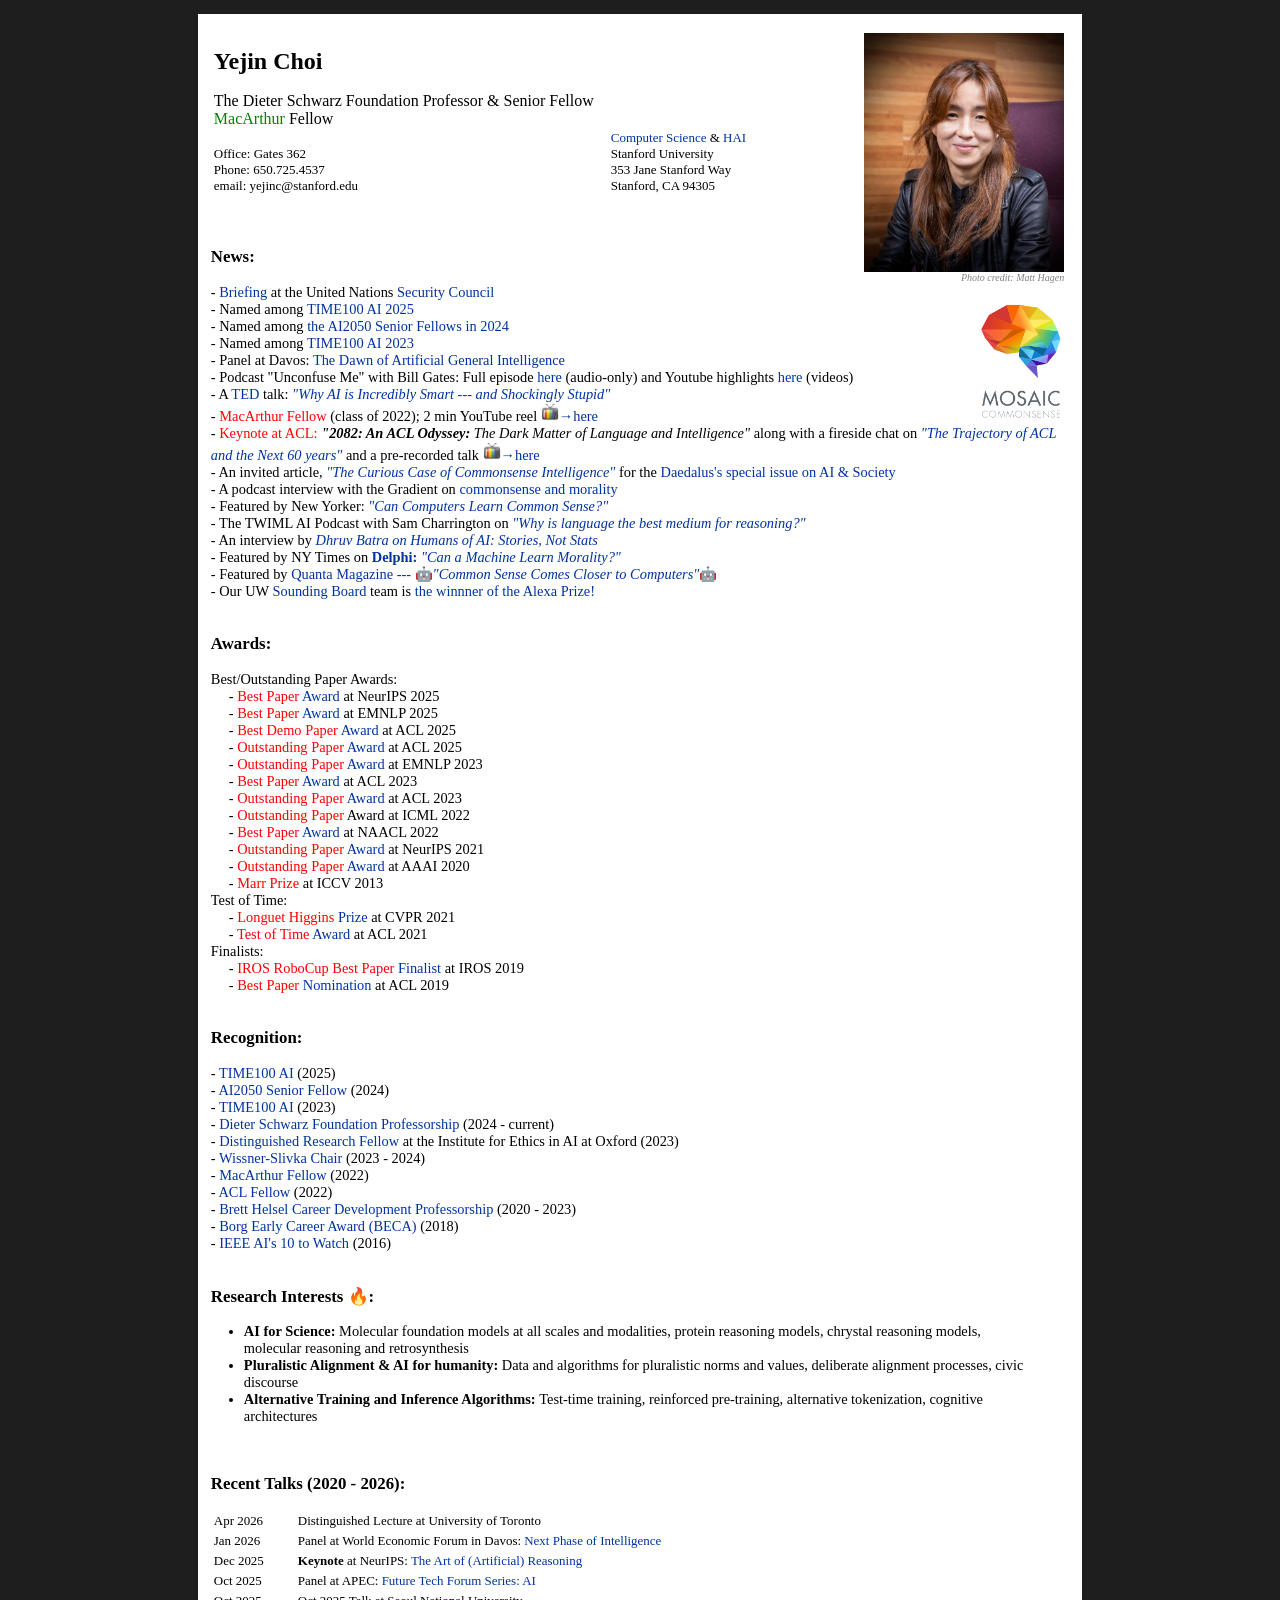
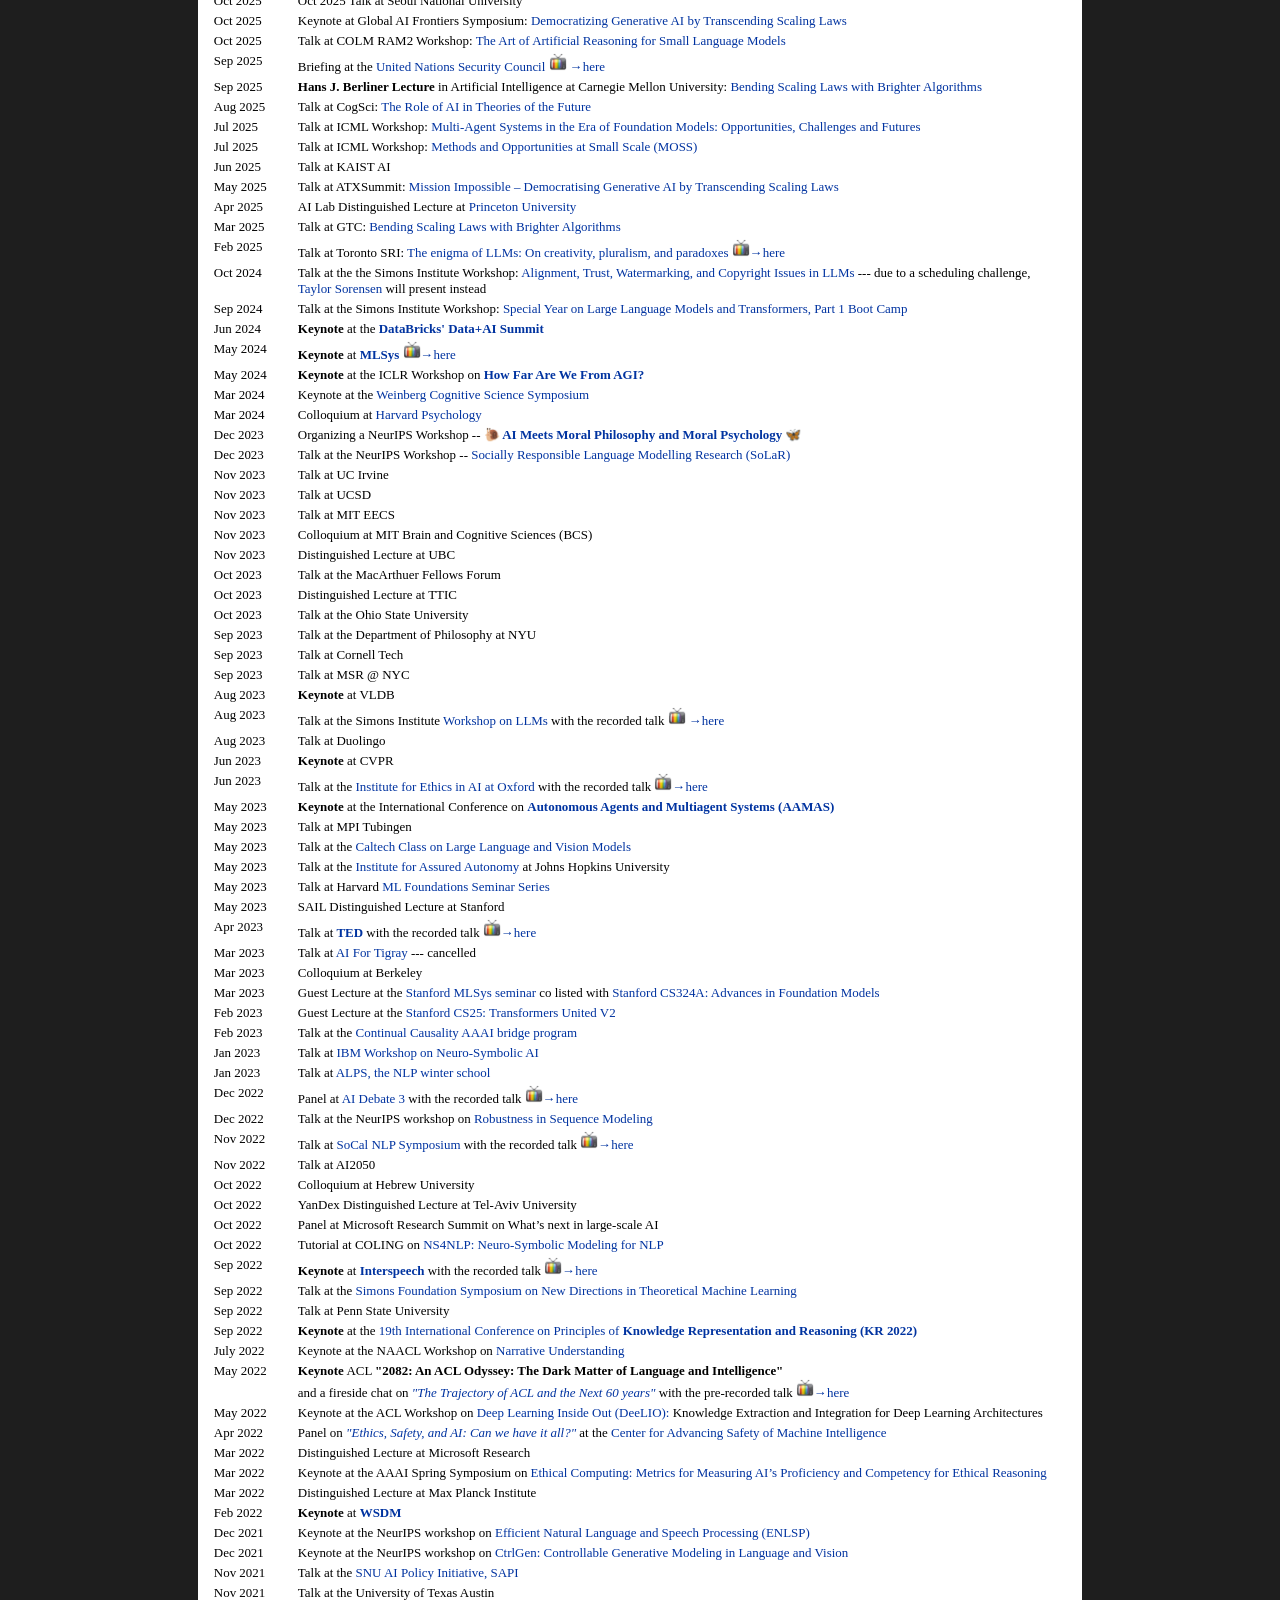
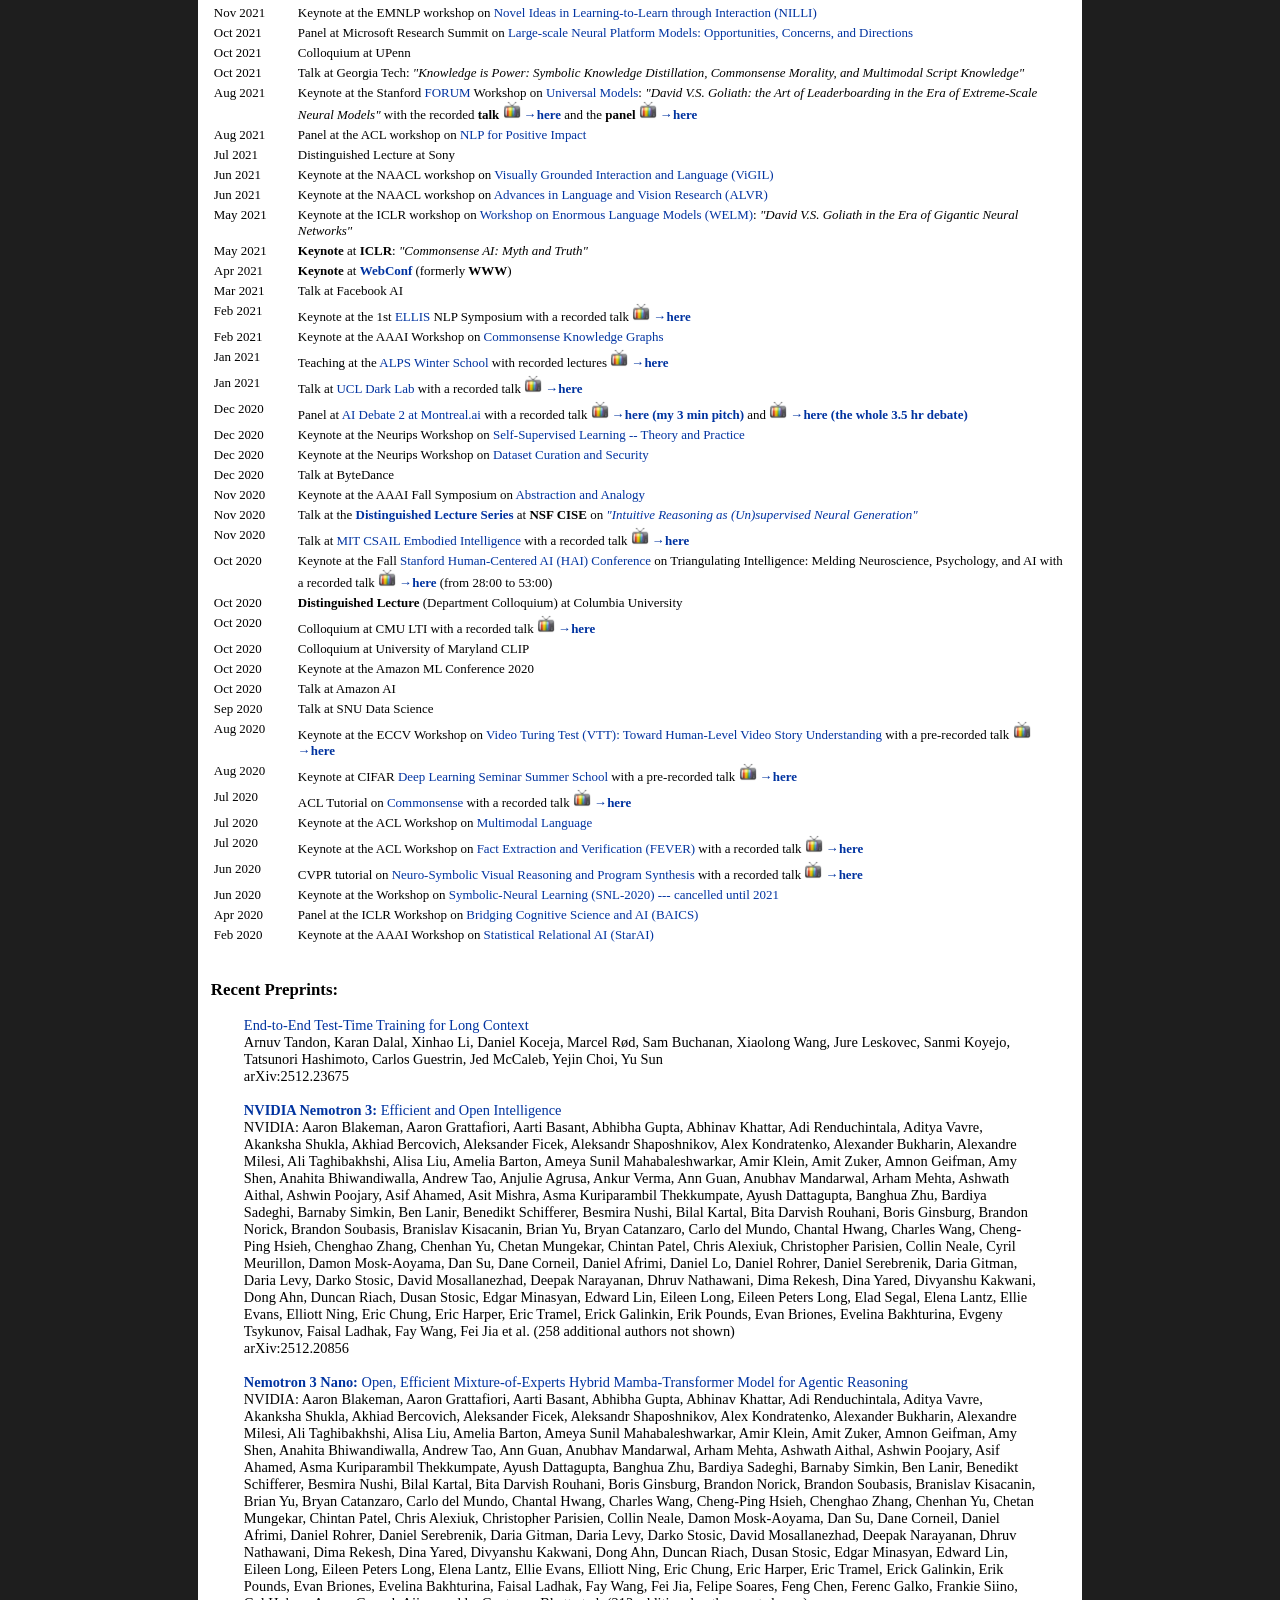
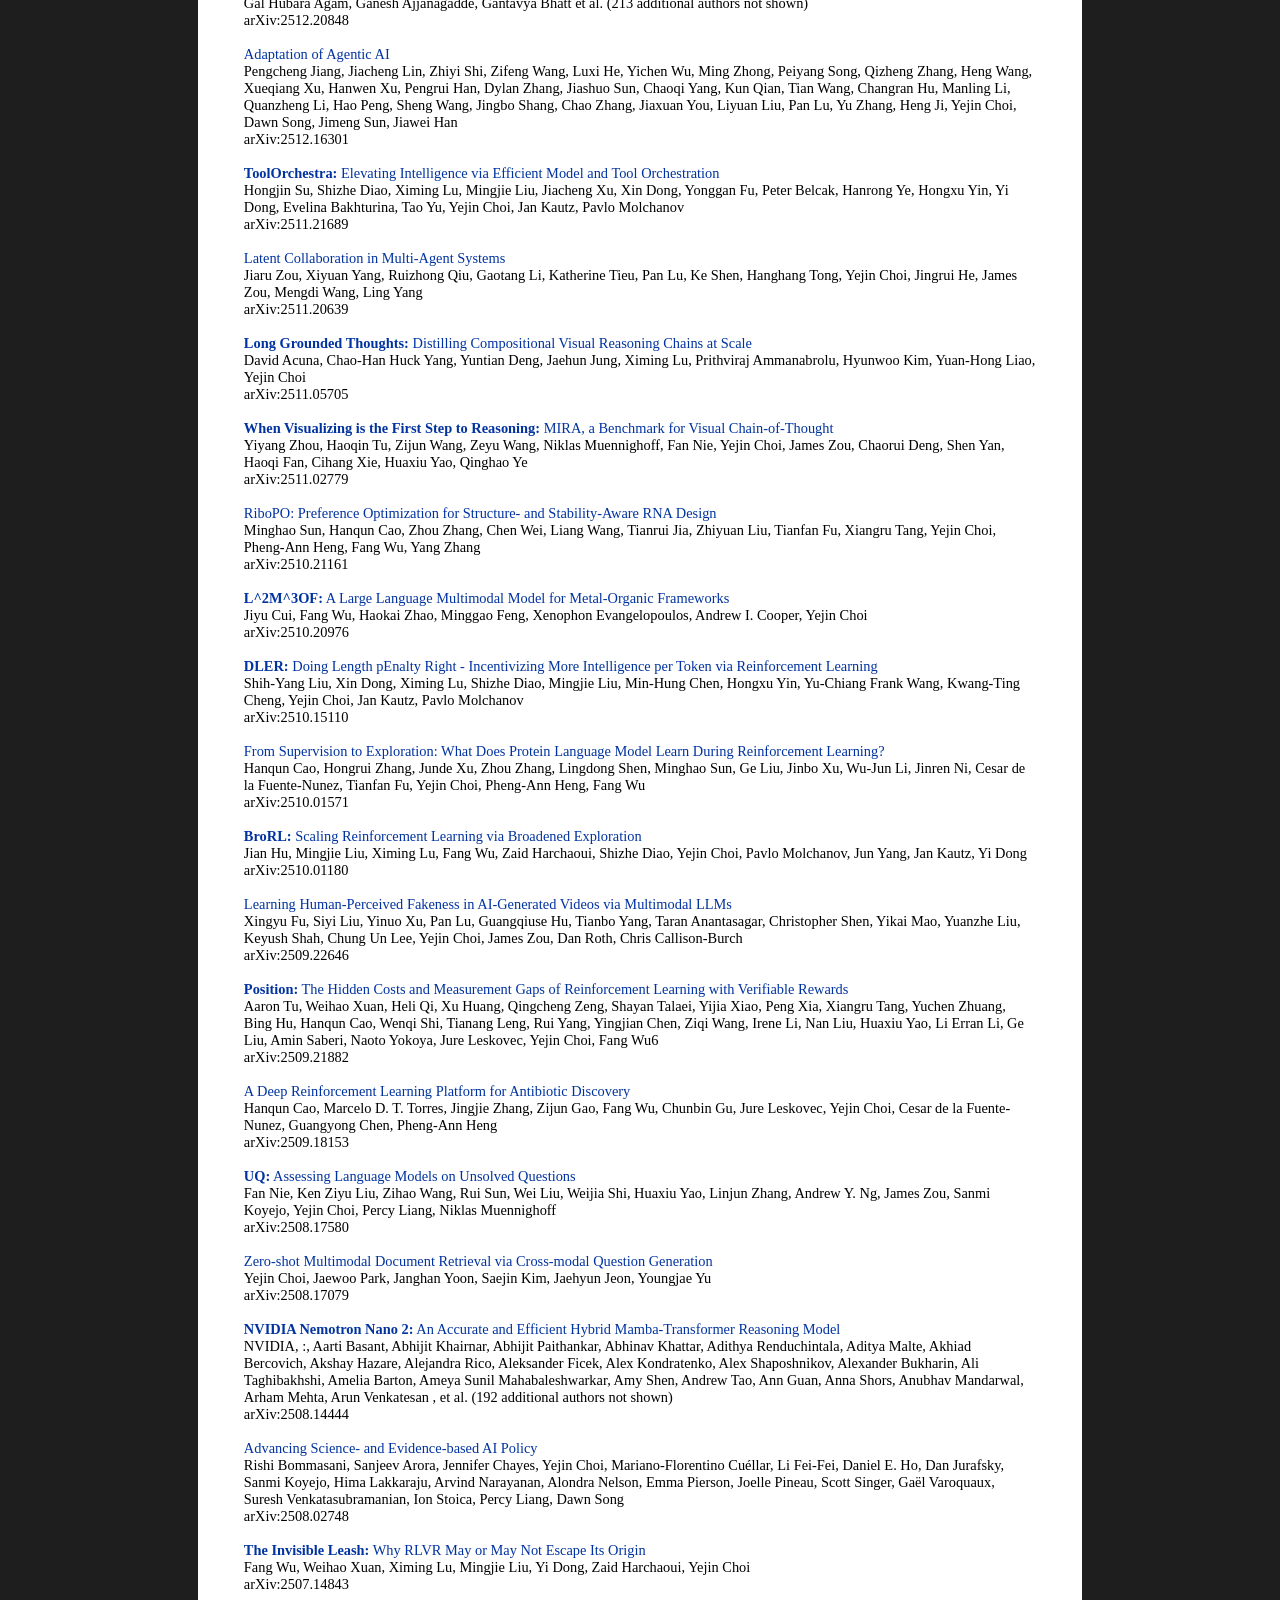
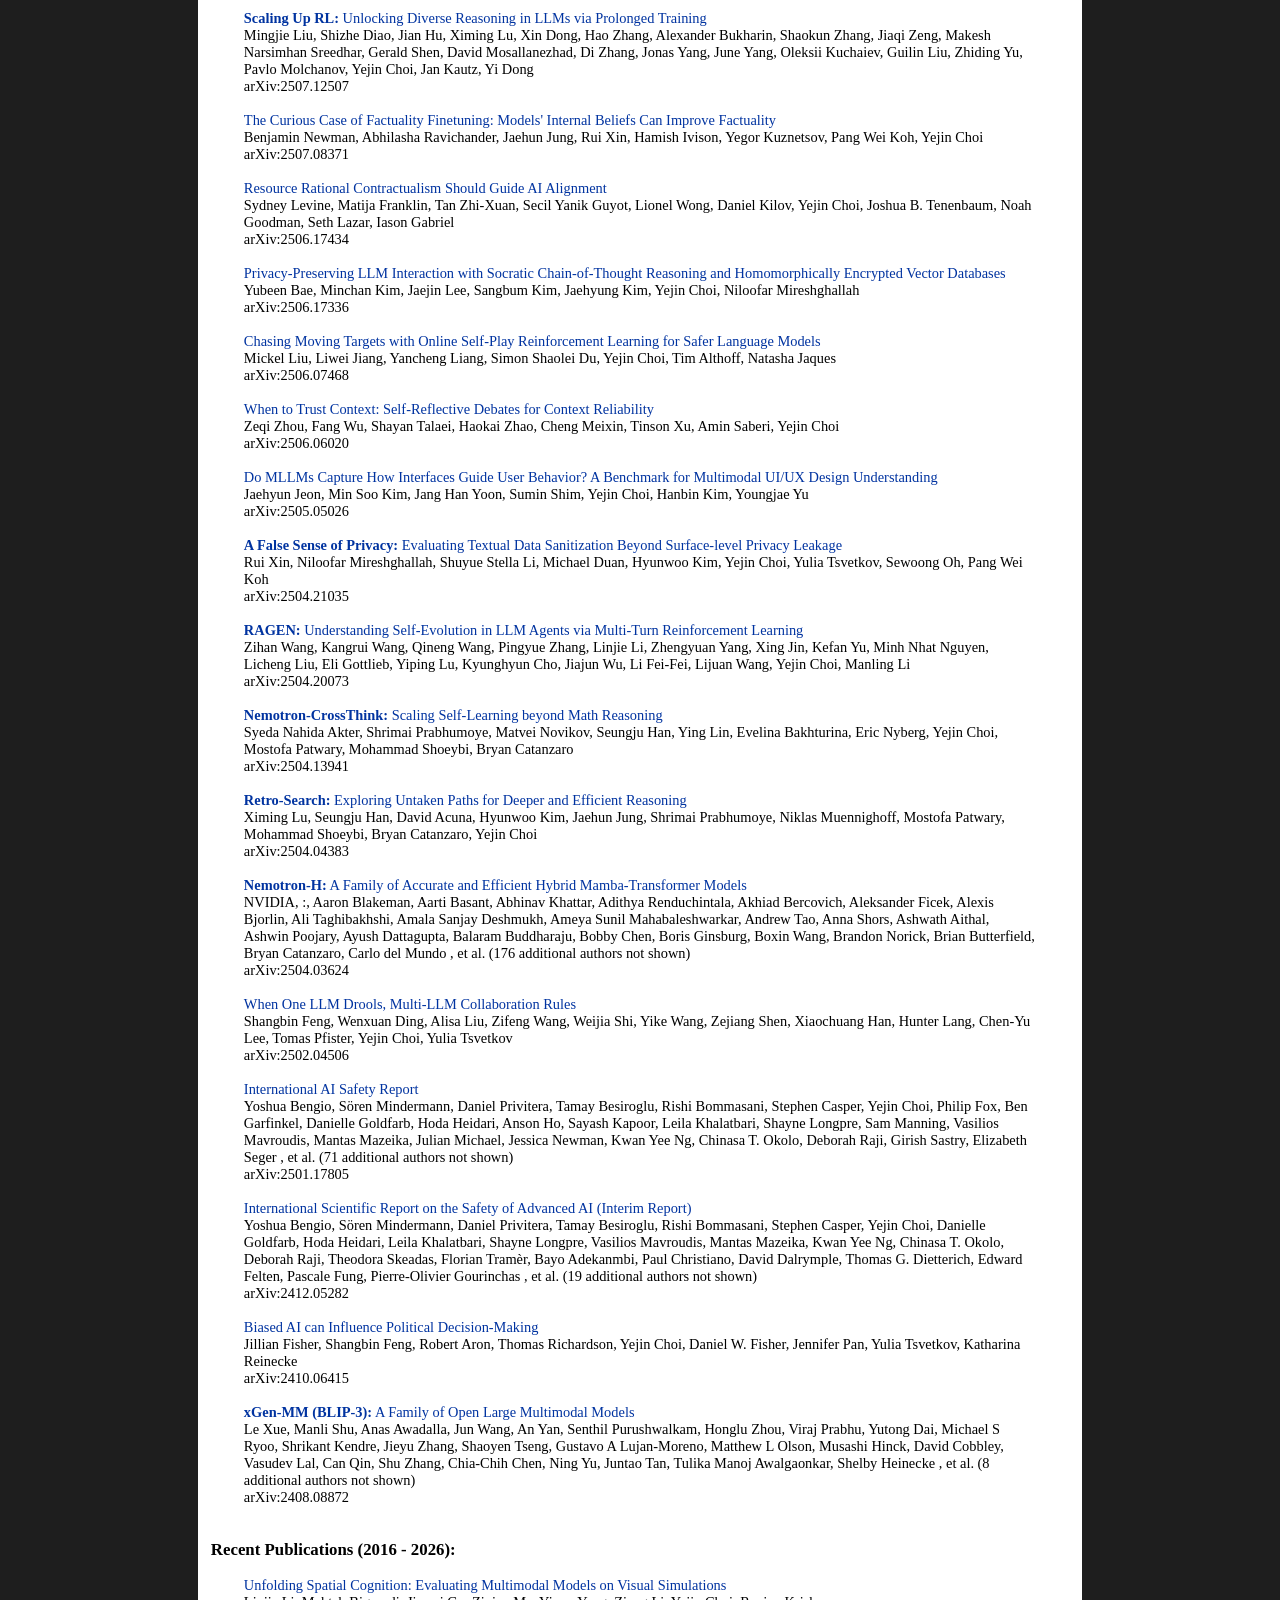
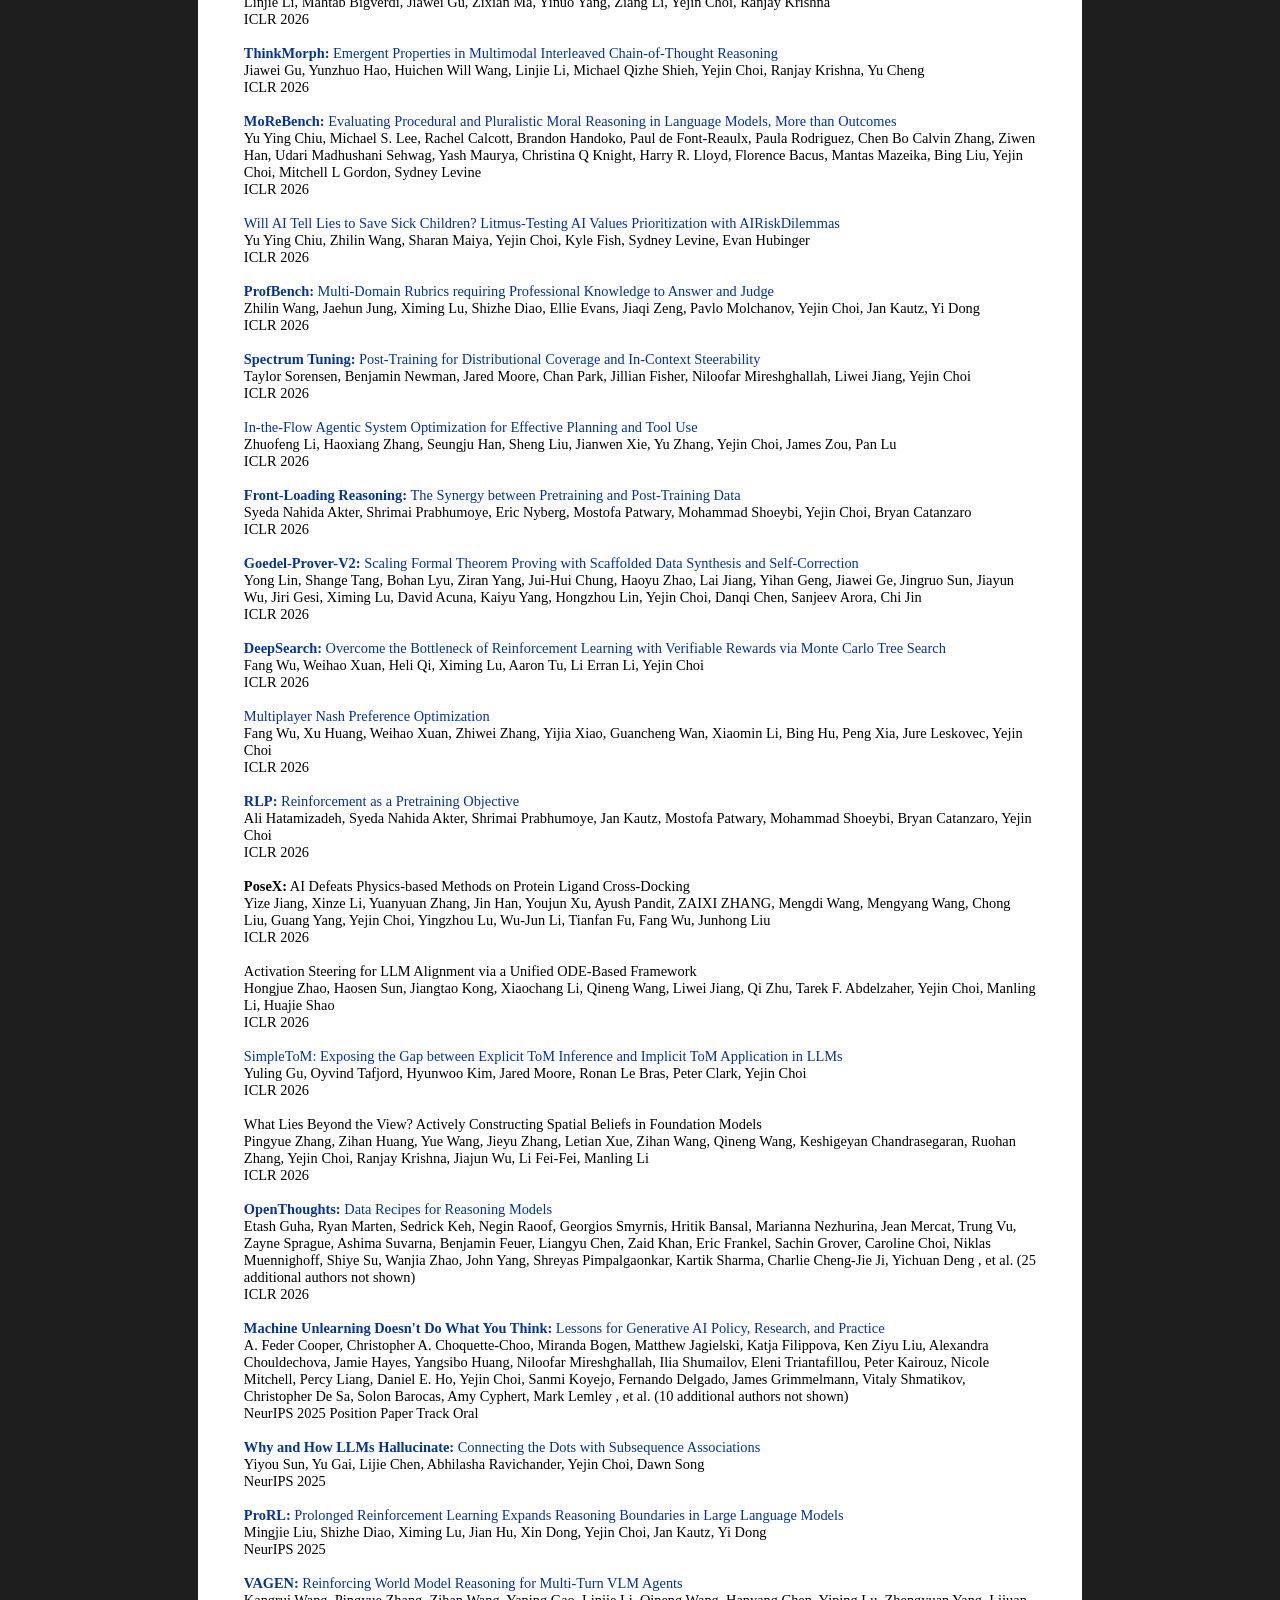
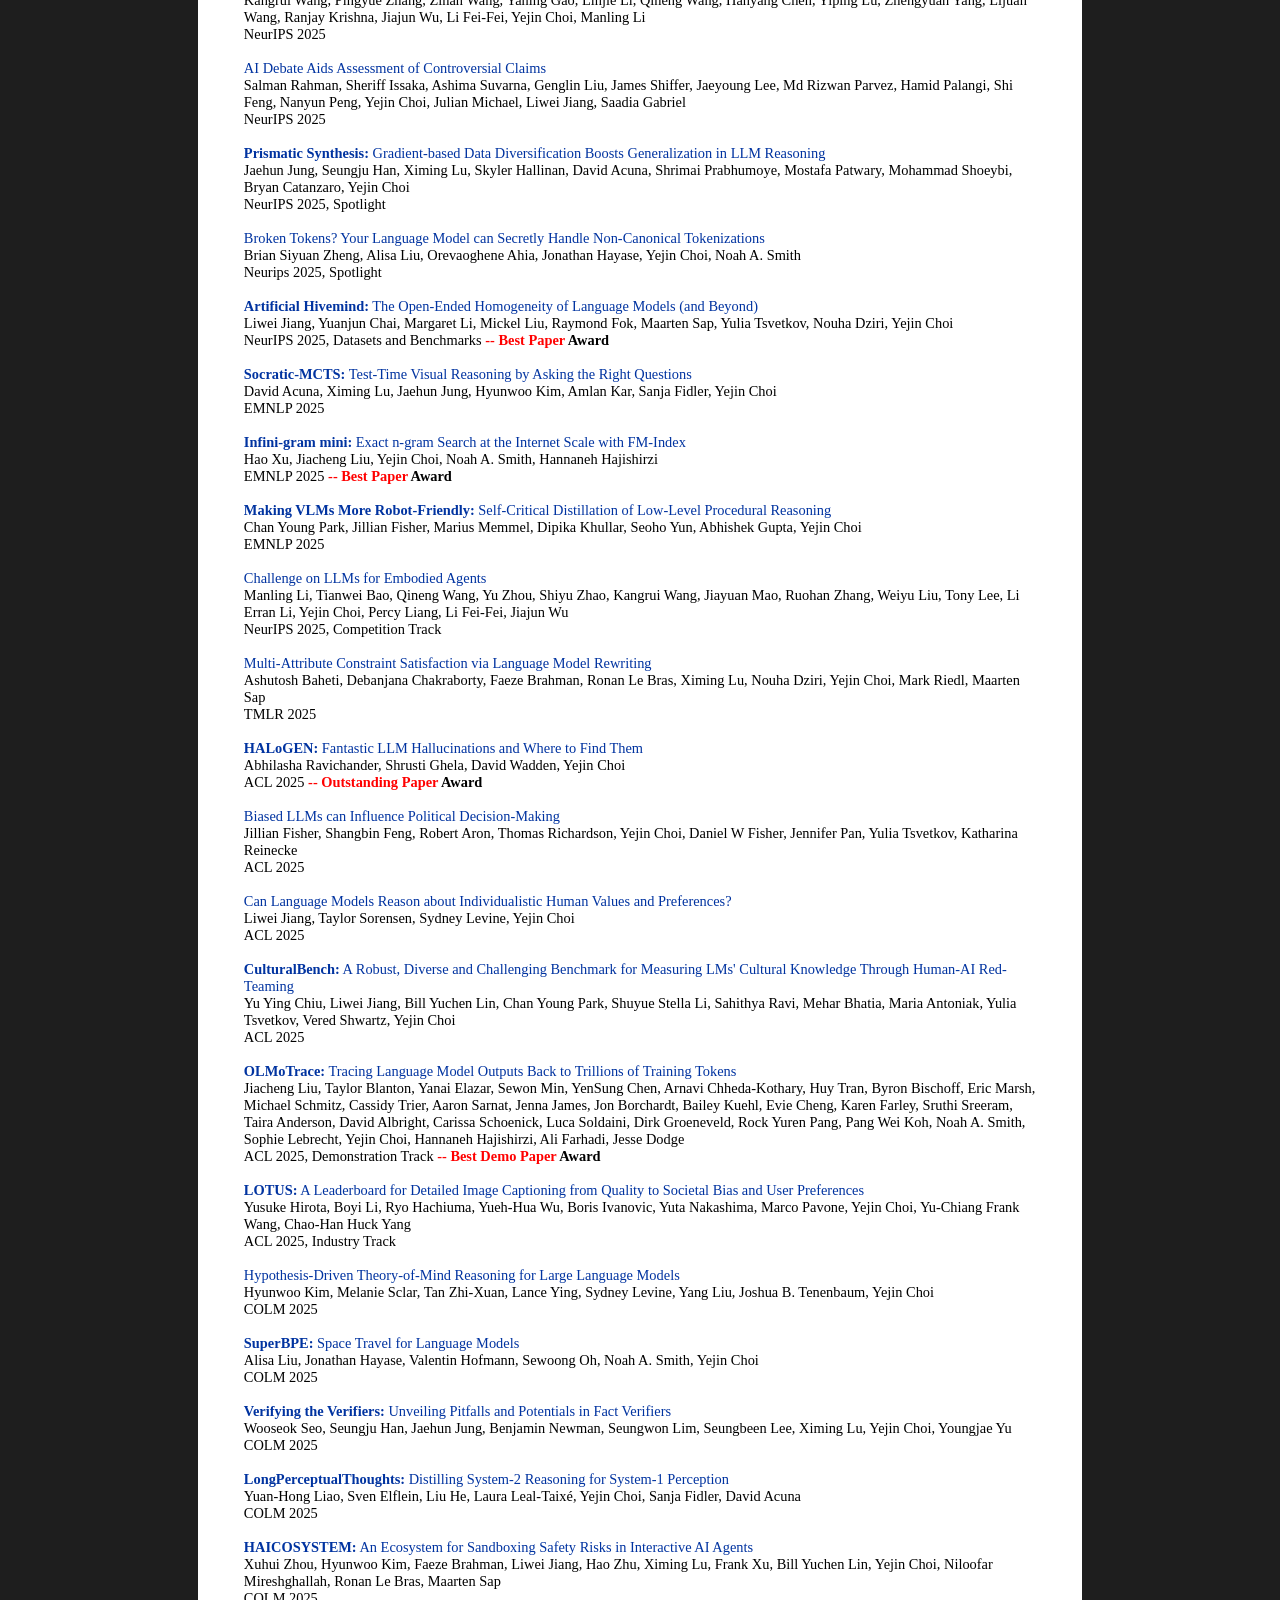
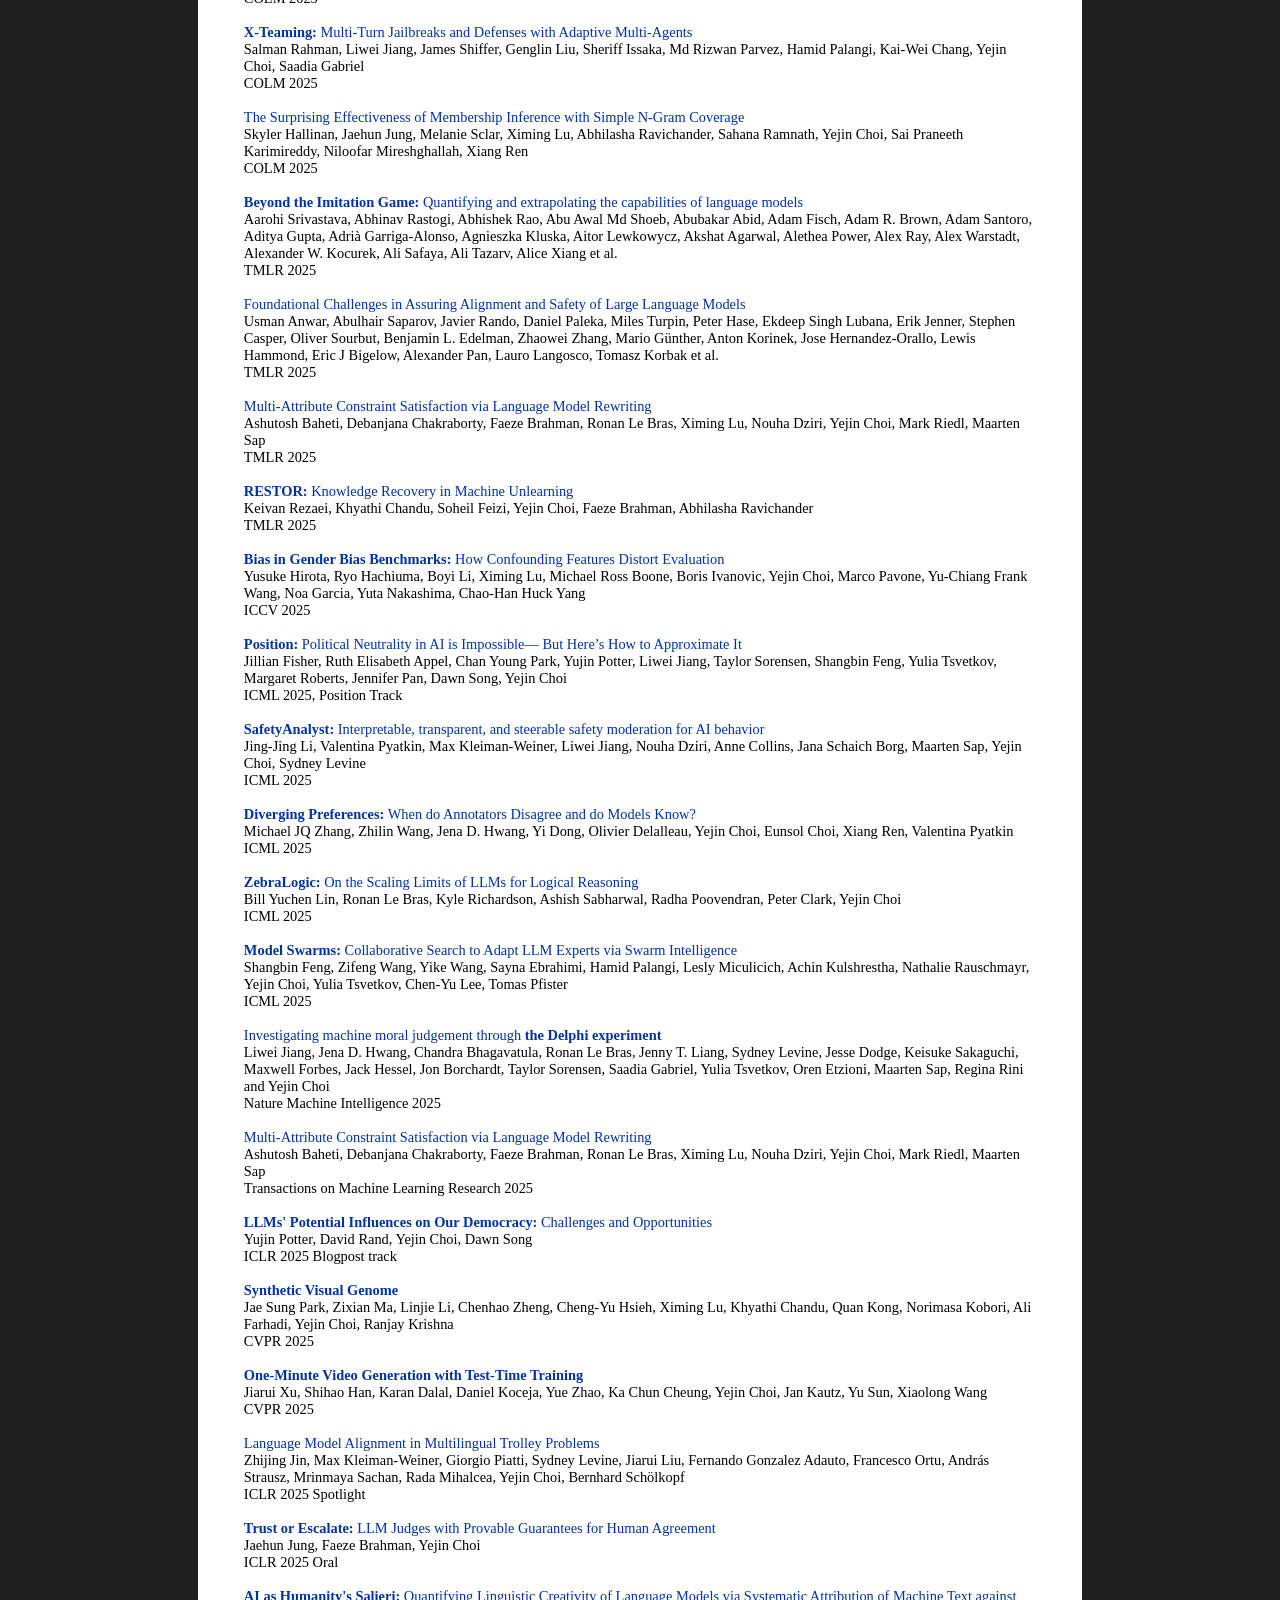
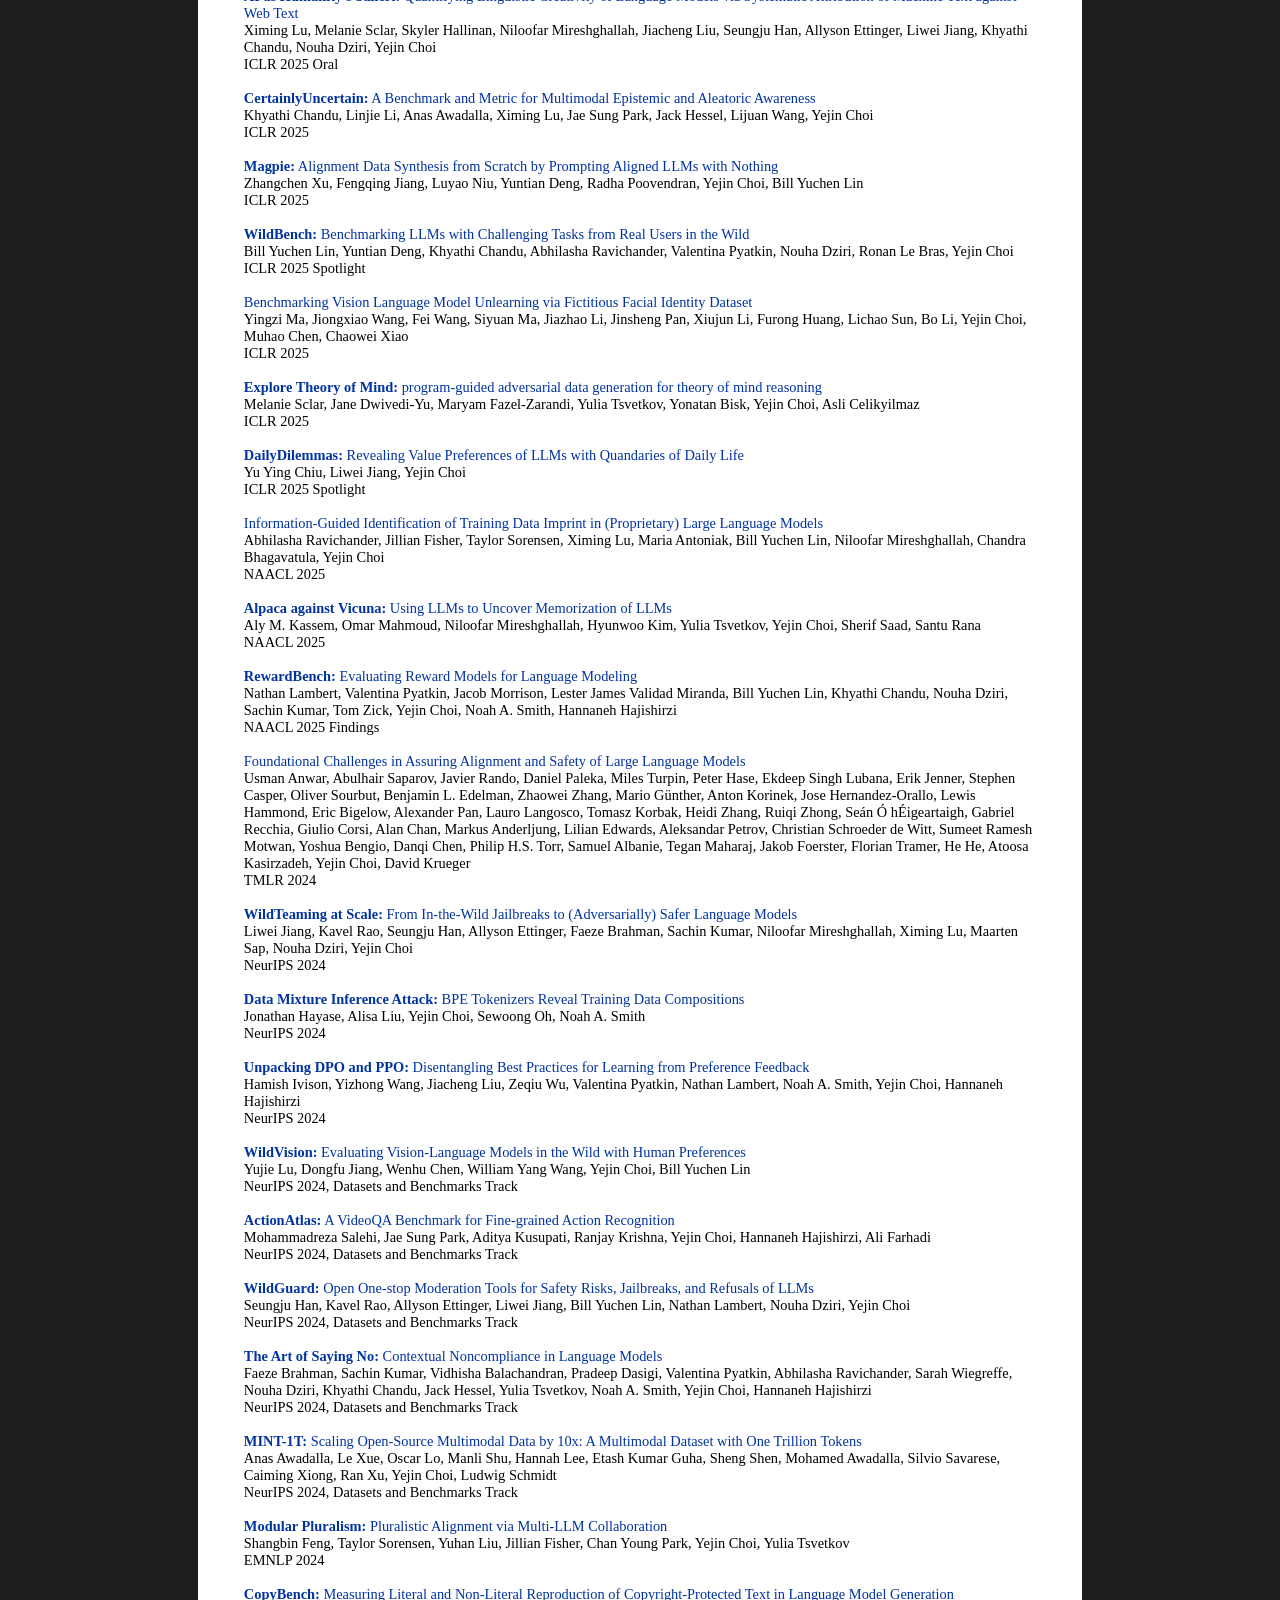
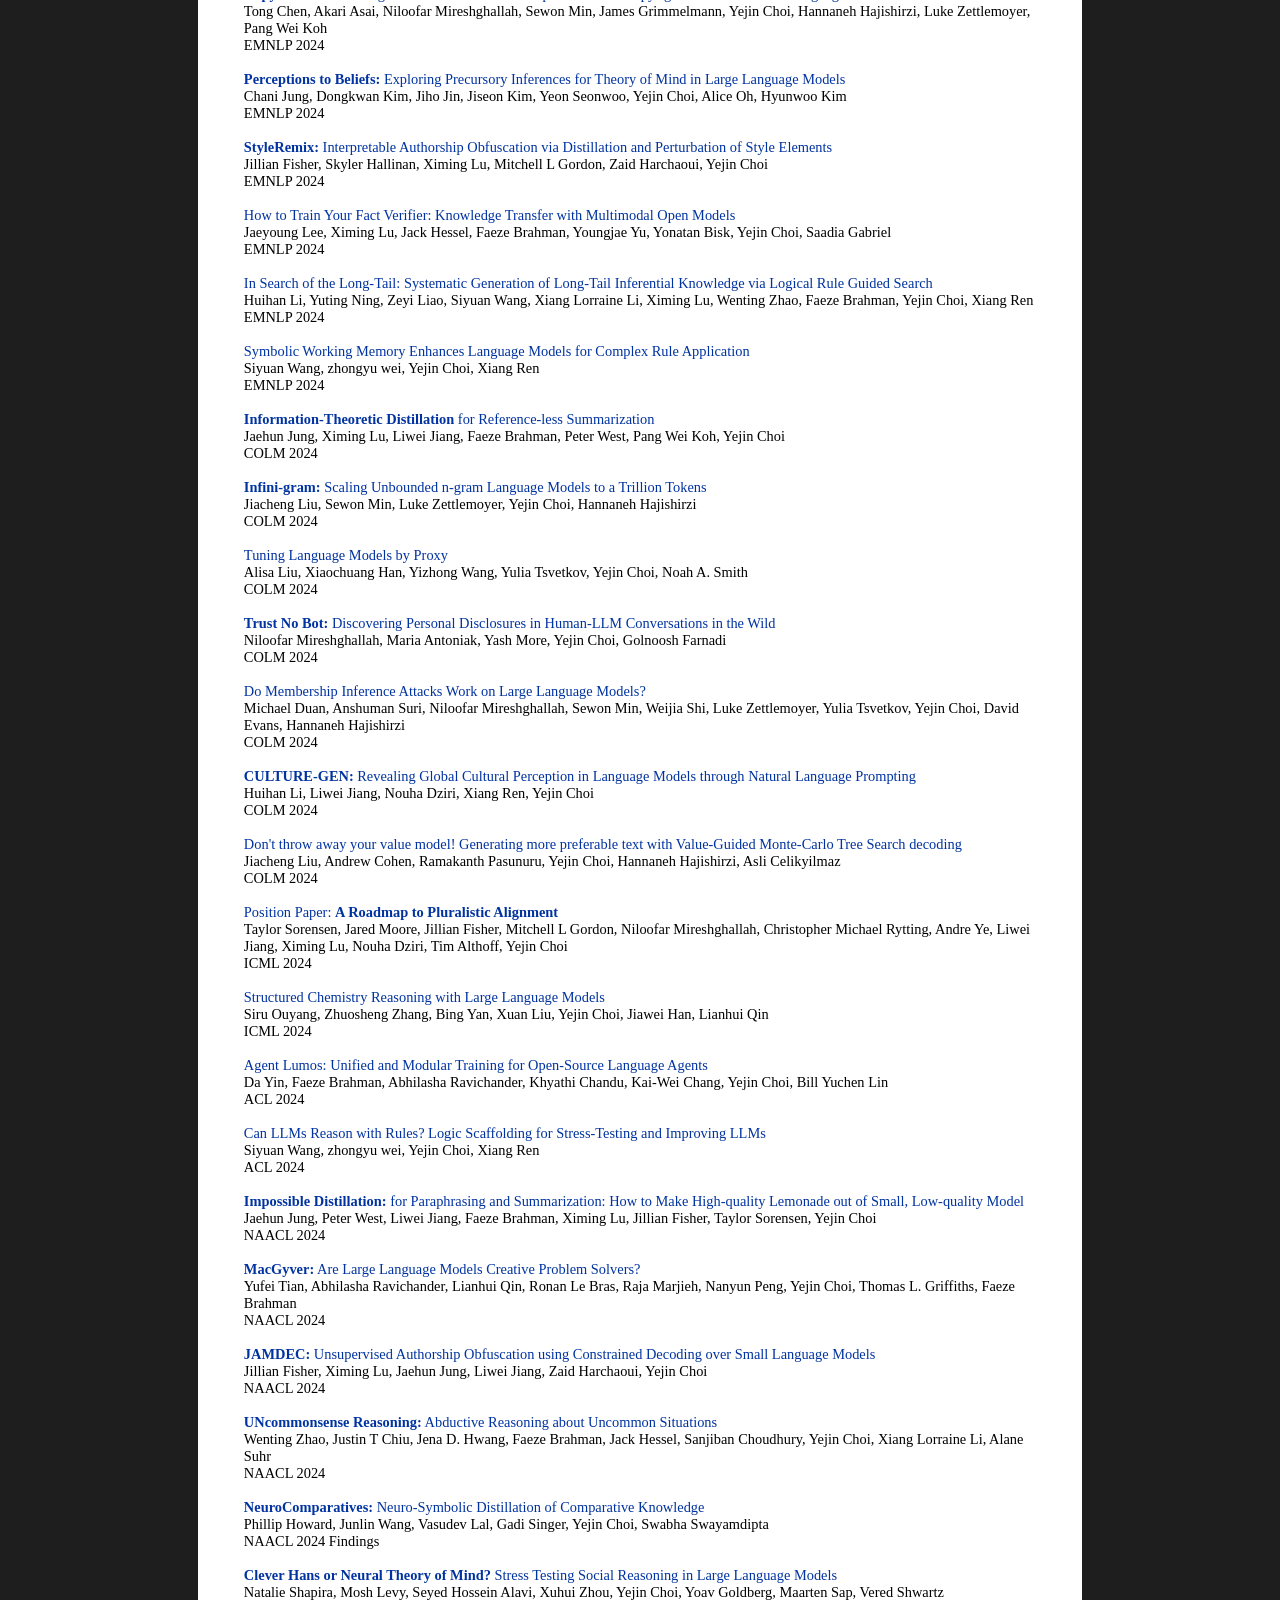
==== index.html @ 916def12 "moo" ====
<!-- saved from url=(0025)https://yejinc.github.io/ -->
<html><head><meta http-equiv="Content-Type" content="text/html; charset=UTF-8">

<title>Yejin Choi</title>

<link rel="stylesheet" href="./bootstrap.min.css" integrity="sha384-Smlep5jCw/wG7hdkwQ/Z5nLIefveQRIY9nfy6xoR1uRYBtpZgI6339F5dgvm/e9B" crossorigin="anonymous">
<link href="./css" rel="stylesheet">
<link rel="StyleSheet" href="./choi.css" type="text/css">

<!--
<link href="./css(1)" rel="stylesheet">
--->

</head>
<body>

<div class="container">
<div class="content">

 <div class="caption">

  <a href="./profile-uw-2022.jpeg"><img src="./profile-uw-2022.jpeg" alt="Image" width="200" align="right"></a><br>
<font color="grey" size="1"> Photo credit: Matt Hagen</font><br><br><br>
 <img src="./mosaic-logo.png" alt="Image" width="90" align="right">
  <br>

 </div>


<table border="0">
<tbody><tr>
  <td valign="bottom" width="70%"><br>
<font size="5"><b>Yejin Choi </b></font><br><br>
<font size="3">The Dieter Schwarz Foundation Professor &amp; Senior Fellow <br>
<a href="https://www.macfound.org/fellows/class-of-2022/yejin-choi"><font color="green">MacArthur</font></a> Fellow<br><br>
</font>
<font size="2">
Office: Gates 362<br>
Phone:  650.725.4537   <br>
email: yejinc@stanford.edu<br>
</font>
  </td>
  <td valign="bottom"><br>
  <font size="2">
&nbsp;&nbsp;&nbsp; <a href="https://www.cs.stanford.edu/">Computer Science</a> &amp; 
 <a href="https://hai.stanford.edu/">HAI</a><br> 
&nbsp;&nbsp;&nbsp; Stanford University<br>
&nbsp;&nbsp;&nbsp; 353 Jane Stanford Way<br>
&nbsp;&nbsp;&nbsp; Stanford, CA 94305<br>

</font>
</td>


</tr>
</tbody></table>


 
<br><br>
<h3>News:</h3> 
<!--- I am now working with <font color="#76b900"> <b>NVIDIA</b></font>&#128154<br>
-->
- <a href="https://hai.stanford.edu/policy/yejin-chois-briefing-to-the-united-nations-security-council"> Briefing</a> at the United Nations <a href="https://www.youtube.com/watch?v=yn-djp2aZTM"> Security Council</a><br>
- Named among <a href="https://time.com/collections/time100-ai-2025/7305803/yejin-choi/"> TIME100 AI 2025</a><br>
- Named among <a href="https://ai2050.schmidtsciences.org/fellow/yejin-choi/">the AI2050 Senior Fellows in 2024</a><br>
- Named among <a href="https://time.com/collection/time100-ai/6311114/yejin-choi/">TIME100 AI 2023</a><br>
- Panel at Davos: <a href="https://www.weforum.org/meetings/world-economic-forum-annual-meeting-2025/sessions/the-dawn-of-artificial-general-intelligence/"> The Dawn of Artificial General Intelligence</a><br>
- Podcast "Unconfuse Me" with Bill Gates: Full episode <a href="https://www.gatesnotes.com/Unconfuse-Me-podcast-with-guest-Yejin-Choi">here</a> (audio-only) and Youtube highlights <a href="https://www.youtube.com/watch?v=tY6Y4YjinDg">here</a> (videos)  <br>
- A <a href="https://conferences.ted.com/ted2023">TED</a> talk: <i><a href="https://www.ted.com/talks/yejin_choi_why_ai_is_incredibly_smart_and_shockingly_stupid/c">"Why AI is Incredibly Smart --- and Shockingly Stupid"</a></i><br>  
- <font color="red"> MacArthur Fellow</font> (class of 2022); 2 min YouTube reel <img src="./tv-icon.png" width="18" align="bottom"><a href="https://www.youtube.com/watch?v=8zBaNH0u5l0">→here</a> <br> 
- <font color="red">Keynote at ACL:</font>  <i><b>"2082: An ACL Odyssey:</b> The Dark Matter of Language and Intelligence"</i>  
along with a fireside chat on <a href="https://www.2022.aclweb.org/keynote-speakers"><i> "The Trajectory of ACL and the Next 60 years"</i></a> and a pre-recorded talk 
<img src="./tv-icon.png" width="18" align="bottom"><a href="https://www.youtube.com/watch?v=lLCEy2mu4Js">→here</a> <br>
- An invited article, 
<a href="https://www.amacad.org/publication/curious-case-commonsense-intelligence"><i> "The Curious Case of Commonsense Intelligence"</i></a> 
for the <a href="https://www.amacad.org/daedalus/ai-society">Daedalus's special issue on AI &amp; Society </a> <br>
- A podcast interview with the Gradient on 
<a href="https://thegradientpub.substack.com/p/yejin-choi-teaching-machines-common">commonsense and morality</a> <br>
- Featured by New Yorker: <a href="https://www.newyorker.com/tech/annals-of-technology/can-computers-learn-common-sense"><i>"Can Computers Learn Common Sense?"</i></a><br>
- The TWIML AI Podcast with Sam Charrington on <a href="https://www.youtube.com/watch?v=zECBPret9-w"><i> "Why is language the best medium for reasoning?"</i></a><br>
- An interview by <a href="https://www.youtube.com/watch?v=LDcmUIikCZg"><i>Dhruv Batra on Humans of AI: Stories, Not Stats</i></a>
<br>
- Featured by NY Times on <a href="https://www.nytimes.com/2021/11/19/technology/can-a-machine-learn-morality.html"><b>Delphi:</b> <i>"Can a Machine Learn Morality?"</i></a> <br>
- Featured by <a href="https://www.quantamagazine.org/common-sense-comes-to-computers-20200430/">Quanta Magazine --- 🤖<i>"Common Sense Comes Closer to Computers"</i>🤖</a><br>
- Our UW 
<a href="https://sounding-board.github.io/"> Sounding Board </a> team is 
<a href="https://developer.amazon.com/blogs/alexa/post/1a6a19d8-e45d-4b3b-981d-776a378ba625/university-of-washington-students-win-inaugural-alexa-prize">the winnner of the Alexa Prize!</a><br>

<!--
- Promoted to a full professor as of Apr 2021, the new title effective on Sep 2021<br>
- Endowed with the <a href="https://news.cs.washington.edu/2014/07/15/remebering-brett-helsel/">Brett Helsel</a> Career Development <a href="https://www.cs.washington.edu/supportcse/faculty">Professorship (2020 - 2023)</a><br>
- Won the <a href="https://aaai.org/Awards/paper.php">AAAI Outstanding Paper Award 2020</a><br>
- Our UW team (with Pooja, Max, Ari) won 
<a href="https://research.fb.com/programs/research-awards/proposals/parlai/">
the Facebook ParlAI award!</a><br>
-->

<!---- I'm serving as:<br> 
&nbsp;&nbsp; an action editor for TACL 2022 - 2024 <br>
&nbsp;&nbsp; a program chair for ICLR 2022, <br>
&nbsp;&nbsp; an editor for Computational Linguistics, <br>
&nbsp;&nbsp; a senior area chair for EMNLP 2018, <br>
&nbsp;&nbsp; an area chair for ICLR 2019, ACL 2020, etc<br> 
&nbsp;&nbsp; and as a PC member for ACL Rolling, EMNLP, CVPR, ICLR, NeurIPS, etc <br>
--->

<br>
<h3>Awards:</h3> 
Best/Outstanding Paper Awards:<br>
&nbsp;&nbsp;&nbsp;&nbsp;
- <font color="red"> Best Paper</font> <a href="">Award</a> at NeurIPS 2025 <br>
&nbsp;&nbsp;&nbsp;&nbsp;
- <font color="red"> Best Paper</font> <a href="">Award</a> at EMNLP 2025 <br>
&nbsp;&nbsp;&nbsp;&nbsp;
- <font color="red"> Best Demo Paper</font> <a href="https://yejinc.github.io/">Award</a> at ACL 2025 <br>
&nbsp;&nbsp;&nbsp;&nbsp;
- <font color="red"> Outstanding Paper</font> <a href="https://yejinc.github.io/">Award</a> at ACL 2025 <br>
&nbsp;&nbsp;&nbsp;&nbsp;
- <font color="red"> Outstanding Paper</font> <a href="https://yejinc.github.io/">Award</a> at EMNLP 2023 <br> 
&nbsp;&nbsp;&nbsp;&nbsp;
- <font color="red"> Best Paper</font> <a href="https://2023.aclweb.org/program/best_papers/">Award</a> at ACL 2023 <br> 
&nbsp;&nbsp;&nbsp;&nbsp;
- <font color="red"> Outstanding Paper</font> <a href="https://2023.aclweb.org/program/best_papers/">Award</a> at ACL 2023 <br> 
&nbsp;&nbsp;&nbsp;&nbsp;
- <font color="red"> Outstanding Paper</font> Award at ICML 2022 <br> 
&nbsp;&nbsp;&nbsp;&nbsp;
- <font color="red"> Best Paper</font> <a href="https://2022.naacl.org/blog/best-papers/">Award</a> at NAACL 2022 <br> 
&nbsp;&nbsp;&nbsp;&nbsp;
- <font color="red"> Outstanding Paper</font> <a href="https://blog.neurips.cc/2021/11/30/announcing-the-neurips-2021-award-recipients/">Award</a> at NeurIPS 2021 <br>
&nbsp;&nbsp;&nbsp;&nbsp;
- <font color="red">Outstanding Paper</font> <a href="https://aaai.org/about-aaai/aaai-awards/aaai-conference-paper-awards-and-recognition/">Award</a> at AAAI 2020<br>  
&nbsp;&nbsp;&nbsp;&nbsp;
- <font color="red"> Marr Prize</font>  <a href="https://www.thecvf.com/?page_id=413#ICCVBest"></a> at ICCV 2013 <br> 


Test of Time:<br>
&nbsp;&nbsp;&nbsp;&nbsp;
- <font color="red"> Longuet Higgins</font> <a href="https://news.cs.washington.edu/2021/07/22/gray-sheep-golden-cows-and-everything-in-between-yejin-choi-earns-longuet-higgins-prize-in-computer-vision-for-enabling-more-precise-image-captions-via-natural-language-generation/">Prize</a> at CVPR 2021<br> 
&nbsp;&nbsp;&nbsp;&nbsp;
- <font color="red"> Test of Time</font> <a href="https://www.aclweb.org/portal/content/announcement-2021-acl-test-time-paper-award">Award</a> at ACL 2021 
<!--- super fun acceptance speech <img src="tv-icon.png" width="18" align="bottom"> <a href="https://vimeo.com/583075696/3183411035#t=2h22m35s"><b>&#x2192here</b></a> 
-->
<br>



Finalists:<br>

&nbsp;&nbsp;&nbsp;&nbsp;
- <font color="red"> IROS RoboCup Best Paper </font>  <a href="https://www.iros2019.org/awards">Finalist</a> at IROS 2019 <br>
&nbsp;&nbsp;&nbsp;&nbsp; 
- <font color="red"> Best Paper</font>  <a href="https://acl2019.org/EN/nominations-for-acl-2019-best-paper-awards.xhtml.html">Nomination</a> at ACL 2019 <br> 


<br>
<h3>Recognition:</h3> 


- <a href="https://time.com/collections/time100-ai-2025/7305803/yejin-choi/"> TIME100 AI</a> (2025)<br>
- <a href="https://ai2050.schmidtsciences.org/fellow/yejin-choi/">AI2050 Senior Fellow</a> (2024)<br>
- <a href="https://time.com/collection/time100-ai/6311114/yejin-choi/">TIME100 AI </a>(2023)<br> 

- <a href="https://giving.stanford.edu/endowed-positions/stanford-institute-for-human-centered-artificial-intelligence">Dieter Schwarz Foundation Professorship</a> (2024 - current)<br>

- <a href="https://www.oxford-aiethics.ox.ac.uk/research-associates">Distinguished Research Fellow </a> at the Institute for Ethics in AI at Oxford (2023)<br>

- <a href="https://www.cs.washington.edu/supportcse/faculty/wissner-slivka_chair">Wissner-Slivka Chair </a>(2023 - 2024)<br>
- <a href="https://www.macfound.org/fellows/class-of-2022/yejin-choi">MacArthur Fellow </a> (2022)<br>  
- <a href="https://www.aclweb.org/portal/content/acl-fellows-2022">ACL Fellow </a> (2022)<br>  
- <a href="https://news.cs.washington.edu/2014/07/15/remebering-brett-helsel/">Brett Helsel Career Development Professorship</a>  (2020 - 2023)<br>
- <a href="https://cra.org/cra/meet-the-2018-beca-winners-yejin-choi-and-reetuparna-das/">Borg Early Career Award (BECA) </a>(2018)<br>
- <a href="https://yejinc.github.io/Papers/IEEE-AI-10-to-Watch.pdf">IEEE AI's 10 to Watch</a> (2016)<br>

<br>


<h3>Research Interests &#128293:</h3>

<ul>
<li><b>AI for Science:</b>
Molecular foundation models at all scales and modalities, protein reasoning models, chrystal reasoning models, molecular reasoning and retrosynthesis
</li>

<li><b>Pluralistic Alignment & AI for humanity:</b>
Data and algorithms for pluralistic norms and values, deliberate alignment processes, civic discourse
 </li>

<li><b>Alternative Training and Inference Algorithms: </b>
Test-time training, reinforced pre-training, alternative tokenization, cognitive architectures
</li>

</li>

</ul>
<br>


<h3>Recent Talks (2020 - 2026):</h3>

<table width="100%" border="0">
<tbody style="font-size:90%">

<tr>
  <td width="80" align="left" valign="top">
Apr 2026
</td>
<td>
Distinguished Lecture at University of Toronto

<tr>
  <td width="80" align="left" valign="top">
Jan 2026
</td>
<td>
Panel at World Economic Forum in Davos: <a href="https://www.youtube.com/watch?v=MdGnCIl-_hU"> Next Phase of Intelligence</a>

<!--
<tr>
  <td width="80" align="left" valign="top">
Jan 2026
</td>
<td>
Panel at Davos: <a href="https://www.youtube.com/watch?v=pkTVBfFfW-k"> Balancing Data and Computation: A New Learning Paradigm</a>

<tr>
  <td width="80" align="left" valign="top">
Jan 2026
</td>
<td>
Panel at Imagination in Action, Davos: <a href="https://iia2026.framer.website"> Imagination in Action</a>

<tr>
  <td width="80" align="left" valign="top">
Jan 2026
</td>
<td>
A Conversation at Axios House, Davos: <a href="https://www.axios.com/2026/01/20/axios-house-executives-and-academics-agree-theres-collective-benefit-to-diversifying-ai"> Diversifying AI</a>
-->

<tr>
  <td width="80" align="left" valign="top">
Dec 2025
</td>
<td>
<b>Keynote</b> at NeurIPS: <a href="https://neurips.cc/virtual/2025/invited-talk/109603"> The Art of (Artificial) Reasoning</a>  

<tr>
  <td width="80" align="left" valign="top">
Oct 2025
</td>
<td>
Panel at APEC:<a href="https://www.apecceosummitkorea2025.com/visit/futuretechforum"> Future Tech Forum Series: AI</a>

<tr>
  <td width="80" align="left" valign="top">
Oct 2025
</td>
<td>
Oct 2025 Talk at Seoul National University  

<tr>
  <td width="80" align="left" valign="top">
Oct 2025
</td>
<td>
Keynote at Global AI Frontiers Symposium: <a href="https://www.aifrontiers.kr/page/program"> Democratizing Generative AI by Transcending Scaling Laws</a>  

<tr>
  <td width="80" align="left" valign="top">
Oct 2025
</td>
<td>
Talk at COLM RAM2 Workshop: <a href="https://facebookresearch.github.io/RAM/workshop/COLM_2025/"> The Art of Artificial Reasoning for Small Language Models</a>  

<tr>
  <td width="80" align="left" valign="top">
Sep 2025
</td>
<td>
Briefing at the <a href="https://hai.stanford.edu/policy/yejin-chois-briefing-to-the-united-nations-security-council"> United Nations Security Council</a> <img src="./tv-icon.png" width="18" align="bottom"> <a href="https://youtu.be/yn-djp2aZTM?si=QFwbfSrQWaml69bi">→here</a> 

<tr>
  <td width="80" align="left" valign="top">
Sep 2025
</td>
<td>
<b>Hans J. Berliner Lecture</b> in Artificial Intelligence at Carnegie Mellon University: <a href="https://www.csd.cs.cmu.edu/calendar/2025-09-04/hans-j-berliner-lecture-in-artificial-intelligence-yejin-choi"> Bending Scaling Laws with Brighter Algorithms</a>  

<tr>
  <td width="80" align="left" valign="top">
Aug 2025
</td>
<td>
Talk at CogSci: <a href="https://cognitivesciencesociety.org/wp-content/uploads/2025/07/DeArmond-CogSci-2025-program_July29-1.pdf"> The Role of AI in Theories of the Future</a>  

<tr>
  <td width="80" align="left" valign="top">
Jul 2025
</td>
<td>
Talk at ICML Workshop: <a href="https://icml.cc/virtual/2025/workshop/39955"> Multi-Agent Systems in the Era of Foundation Models: Opportunities, Challenges and Futures</a>  

<tr>
  <td width="80" align="left" valign="top">
Jul 2025
</td>
<td>
Talk at ICML Workshop: <a href="https://icml.cc/virtual/2025/workshop/39977"> Methods and Opportunities at Small Scale (MOSS)</a>  

<tr>
  <td width="80" align="left" valign="top">
Jun 2025
</td>
<td>
Talk at KAIST AI  

<tr>
  <td width="80" align="left" valign="top">
May 2025
</td>
<td>
Talk at ATXSummit: <a href="https://asiatechxsg.com/atxsummit/speakers/professor-yejin-choi/"> Mission Impossible – Democratising Generative AI by Transcending Scaling Laws</a> 

<tr>
  <td width="80" align="left" valign="top">
Apr 2025
</td>
<td>
AI Lab Distinguished Lecture at <a href="https://mediacentral.princeton.edu/media/AI+Lab+Distinguished+Lecturer+-+Yejin+Choi/1_rcdhvhz8"> Princeton University</a>

<tr>
  <td width="80" align="left" valign="top">
Mar 2025
</td>
<td>
Talk at GTC: <a href="https://www.nvidia.com/en-us/on-demand/session/gtc25-S73204/"> Bending Scaling Laws with Brighter Algorithms</a>

<tr>
  <td width="80" align="left" valign="top">
Feb 2025
</td>
<td>
Talk at Toronto SRI: <a href="https://srinstitute.utoronto.ca/events-archive/seminar-2025-yejin-choi"> The enigma of LLMs: On creativity, pluralism, and paradoxes </a><img src="./tv-icon.png" width="18" align="bottom"><a href="https://youtu.be/SSlVbIiAzS0?si=N38QVN_mleGfJ9gz">→here</a> 


<tr>
  <td width="80" align="left" valign="top">
Oct 2024
</td>
<td>
Talk at the the Simons Institute Workshop: <a href="https://simons.berkeley.edu/workshops/alignment-trust-watermarking-copyright-issues-llms">Alignment, Trust, Watermarking, and Copyright Issues in LLMs</a> --- due to a scheduling challenge, <a href="https://tsor13.github.io/">Taylor Sorensen</a> will present instead
</td>
</tr>


<tr>
  <td width="80" align="left" valign="top">
Sep 2024
</td>
<td>
Talk at the Simons Institute Workshop: <a href="https://simons.berkeley.edu/workshops/special-year-large-language-models-transformers-part-1-boot-camp/schedule#simons-tabs">Special Year on Large Language Models and Transformers, Part 1 Boot Camp</a>
</td>
</tr>


<tr>
  <td width="80" align="left" valign="top">
Jun 2024
</td>
<td>
<b>Keynote</b> at the <a href="https://www.databricks.com/dataaisummit"><b>DataBricks' Data+AI Summit</b></a>
</td>
</tr>

<tr>
  <td width="80" align="left" valign="top">
May 2024
</td>
<td>
<b>Keynote</b> at <a href="https://mlsys.org/virtual/2024/events/Invited%20Talk"><b>MLSys </b></a><img src="./tv-icon.png" width="18" align="bottom"><a href="https://mlsys.org/virtual/2024/invited-talk/2590">→here</a> 
</td>
</tr>


<tr>
  <td width="80" align="left" valign="top">
May 2024
</td>
<td>
<b>Keynote</b> at the ICLR Workshop on <a href="https://agiworkshop.github.io/"><b>How Far Are We From AGI?</b></a>
</td>
</tr>


<tr>
  <td width="80" align="left" valign="top">
Mar 2024
</td>
<td>
Keynote at the <a href="https://lsa.umich.edu/weinberginstitute/symposium/2024-symposium.html">Weinberg Cognitive Science Symposium</a> 
</td>
</tr>

<tr>
  <td width="80" align="left" valign="top">
Mar 2024
</td>
<td>
Colloquium at <a href="https://psychology.fas.harvard.edu/event/psychology-department-colloquium-yejin-choi-phd-university-washington?delta=0"> Harvard Psychology</a> 
</td>
</tr>

<tr>
  <td width="80" align="left" valign="top">
Dec 2023
</td>
<td>
Organizing a NeurIPS Workshop -- <a href="https://aipsychphil.github.io/"><b>🐌 
AI Meets Moral Philosophy and Moral Psychology 🦋</b></a> 
</td>
</tr>

<tr>
  <td width="80" align="left" valign="top">
Dec 2023
</td>
<td>
Talk at the NeurIPS Workshop -- <a href="https://solar-neurips.github.io/">Socially Responsible Language Modelling Research (SoLaR)</a>

</td>
</tr>

<tr>
  <td width="80" align="left" valign="top">
Nov 2023
</td>
<td>
Talk at UC Irvine  
</td>
</tr>

<tr>
  <td width="80" align="left" valign="top">
Nov 2023
</td>
<td>
Talk at UCSD  
</td>
</tr>

<tr>
  <td width="80" align="left" valign="top">
Nov 2023
</td>
<td>
Talk at MIT EECS
</td>
</tr>

<tr>
  <td width="80" align="left" valign="top">
Nov 2023
</td>
<td>
Colloquium at MIT Brain and Cognitive Sciences (BCS)
</td>
</tr>

<tr>
  <td width="80" align="left" valign="top">
Nov 2023
</td>
<td>
Distinguished Lecture at UBC
</td>
</tr>

<tr>
  <td width="80" align="left" valign="top">
Oct 2023
</td>
<td>
Talk at the MacArthuer Fellows Forum
</td>
</tr>

<tr>
  <td width="80" align="left" valign="top">
Oct 2023
</td>
<td>
Distinguished Lecture at TTIC
</td>
</tr>

<tr>
  <td width="80" align="left" valign="top">
Oct 2023
</td>
<td>
Talk at the Ohio State University
</td>
</tr>

<tr>
  <td width="80" align="left" valign="top">
Sep 2023
</td>
<td>
Talk at the Department of Philosophy at NYU
</td>
</tr>

<tr>
  <td width="80" align="left" valign="top">
Sep 2023
</td>
<td>
Talk at Cornell Tech
</td>
</tr>

<tr>
  <td width="80" align="left" valign="top">
Sep 2023
</td>
<td>
Talk at MSR @ NYC
</td>
</tr>

<tr>
  <td width="80" align="left" valign="top">
Aug 2023
</td>
<td>
<b>Keynote</b> at VLDB
</td>
</tr>

<tr>
  <td width="80" align="left" valign="top">
Aug 2023
</td>
<td>
Talk at the Simons Institute <a href="https://simons.berkeley.edu/workshops/large-language-models-transformers"> Workshop on LLMs</a>
with the recorded talk <img src="./tv-icon.png" width="18" align="bottom">
<a href="https://www.youtube.com/watch?v=P7ZdUbSAujQ">→here</a>
</td>
</tr>

<tr>
  <td width="80" align="left" valign="top">
Aug 2023
</td>
<td>
Talk at Duolingo
</td>
</tr>

<tr>
  <td width="80" align="left" valign="top">
Jun 2023
</td>
<td>
<b>Keynote</b> at CVPR
</td>
</tr>

<tr>
  <td width="80" align="left" valign="top">
Jun 2023
</td>
<td>
Talk at the <a href="https://www.oxford-aiethics.ox.ac.uk/">Institute for Ethics in AI at Oxford</a> with the recorded talk <img src="./tv-icon.png" width="18" align="bottom"><a href="https://www.youtube.com/live/ugmzuS7K1TU?feature=share&amp;t=954">→here</a>
</td>



</tr>

<tr>
  <td width="80" align="left" valign="top">
May 2023
</td>
<td>
<b>Keynote</b> at the International Conference on <a href="https://aamas2023.soton.ac.uk/program/keynote-speakers/"><b>Autonomous Agents and Multiagent Systems (AAMAS)</b></a>
</td>
</tr>

<tr>
  <td width="80" align="left" valign="top">
May 2023
</td>
<td>
Talk at MPI Tubingen
</td>
</tr>

<tr>
  <td width="80" align="left" valign="top">
May 2023
</td>
<td>
Talk at the <a href="https://gkioxari.github.io/teaching/cs148/">Caltech Class on Large Language and Vision Models</a> 
</td>
</tr>

<tr>
  <td width="80" align="left" valign="top">
May 2023
</td>
<td>
Talk at the <a href="https://iaa.jhu.edu/">Institute for Assured Autonomy</a> at Johns Hopkins University
</td>
</tr>

<tr>
  <td width="80" align="left" valign="top">
May 2023
</td>
<td>
Talk at Harvard <a href="https://mlfoundations.org/talk/">ML Foundations Seminar Series</a>
</td>
</tr>

<tr><td width="80" align="left" valign="top">
May 2023
</td>
<td>
SAIL Distinguished Lecture at Stanford
</td>
</tr>

<tr>
  <td width="80" align="left" valign="top">
Apr 2023
</td>
<td>
Talk at <a href="https://conferences.ted.com/conference/ted2023"><b>TED</b></a> with the recorded talk <img src="./tv-icon.png" width="18" align="bottom"><a href="https://www.ted.com/talks/yejin_choi_why_ai_is_incredibly_smart_and_shockingly_stupid/c">→here</a>
</td>
</tr>

<tr>
  <td width="80" align="left" valign="top">
Mar 2023
</td>
<td>
Talk at <a href="http://aifortigray.org/">AI For Tigray </a> --- cancelled
</td>
</tr>

<tr><td width="80" align="left" valign="top">
Mar 2023
</td>
<td>
Colloquium at Berkeley
</td>
</tr>

<tr>
  <td width="80" align="left" valign="top">
Mar 2023
</td>
<td>
Guest Lecture at the <a href="https://mlsys.stanford.edu/">Stanford MLSys seminar</a> co listed with <a href="https://stanford-cs324.github.io/winter2023/calendar/"> Stanford CS324A: Advances in Foundation Models </a>
</td>
</tr>

<tr>
  <td width="80" align="left" valign="top">
Feb 2023
</td>
<td>
Guest Lecture at the <a href="https://web.stanford.edu/class/cs25/"> Stanford CS25: Transformers United V2 </a>
</td>
</tr>

<tr>
  <td width="80" align="left" valign="top">
Feb 2023
</td>
<td>
Talk at the <a href="https://www.continualcausality.org/"> Continual Causality AAAI bridge program </a>
</td>
</tr>

<tr>
  <td width="80" align="left" valign="top">
Jan 2023
</td>
<td>
Talk at <a href="https://ibm.github.io/neuro-symbolic-ai/events/ns-workshop2023/">IBM Workshop on Neuro-Symbolic AI</a>
</td>
</tr>

<tr>
  <td width="80" align="left" valign="top">
Jan 2023
</td>
<td>
Talk at <a href="http://lig-alps.imag.fr/">ALPS, the NLP winter school</a>
</td>
</tr>


<tr>
  <td width="80" align="left" valign="top">
Dec 2022
</td>
<td>
Panel at <a href="https://agidebate.com/">AI Debate 3</a> 
with the recorded talk <img src="./tv-icon.png" width="18" align="bottom"><a href="https://lnkd.in/eQ-F7BtR">→here</a>
</td>
</tr>

<tr>
  <td width="80" align="left" valign="top">
Dec 2022
</td>
<td>
Talk at the NeurIPS workshop on <a href="https://robustseq2022.github.io/"> Robustness in Sequence Modeling</a>
</td>
</tr>

<tr>
  <td width="80" align="left" valign="top">
Nov 2022
</td>
<td>
Talk at <a href="https://socalnlp.github.io/symp22/index.html">SoCal NLP Symposium </a> 
with the recorded talk <img src="./tv-icon.png" width="18" align="bottom"><a href="https://youtu.be/hwXA7x5KoCo?t=742">→here</a>
</td>
</tr>

<tr>
  <td width="80" align="left" valign="top">
Nov 2022
</td>
<td>
Talk at AI2050
</td>
</tr>

<tr>
  <td width="80" align="left" valign="top">
Oct 2022
</td>
<td>
Colloquium at Hebrew University
</td>
</tr>

<tr>
  <td width="80" align="left" valign="top">
Oct 2022
</td>
<td>
YanDex Distinguished Lecture at Tel-Aviv University
</td>
</tr>

<tr>
  <td width="80" align="left" valign="top">
Oct 2022
</td>
<td>
Panel at Microsoft Research Summit on What’s next in large-scale AI
</td>
</tr>



<tr>
  <td width="80" align="left" valign="top">
Oct 2022
</td>
<td>
Tutorial at COLING on <a href="https://ns4nlp-coling.github.io/"> NS4NLP: Neuro-Symbolic Modeling for NLP </a></td>
</tr>

<tr>
  <td width="80" align="left" valign="top">
Sep 2022
</td>
<td>
<b>Keynote</b> at <b><a href="https://interspeech2022.org/">Interspeech</a></b> with the recorded talk <img src="./tv-icon.png" width="18" align="bottom"><a href="https://www.youtube.com/watch?v=5ey0mMwfVnA">→here</a>

</td>
</tr>

<tr>
  <td width="80" align="left" valign="top">
Sep 2022
</td>
<td>
Talk at the <a href="https://www.simonsfoundation.org/event/new-directions-in-theoretical-machine-learning-2022/">Simons Foundation Symposium on New Directions in Theoretical Machine Learning</a>
</td>

</tr><tr>
  <td width="80" align="left" valign="top">
Sep 2022
</td>
<td>
Talk at Penn State University
</td>
</tr>

<tr>
  <td width="80" align="left" valign="top">
Sep 2022
</td>
<td>
<b>Keynote</b> at the <a href="https://kr2022.cs.tu-dortmund.de/index.php">19th International Conference on
Principles of <b>Knowledge Representation and Reasoning (KR 2022)</b>
</a></td>
</tr>

<tr>
  <td width="80" align="left" valign="top">
July 2022
</td>
<td>
Keynote at the NAACL Workshop on <a href="https://sites.google.com/view/wnu2022">Narrative Understanding  
</a></td>
</tr>

<tr>
  <td width="80" align="left" valign="top">
May 2022
</td>
<td>
<b>Keynote</b> ACL <b>"2082: An ACL Odyssey: The Dark Matter of Language and Intelligence"</b>  <br>
and a fireside chat on <a href="https://www.2022.aclweb.org/keynote-speakers"><i> "The Trajectory of ACL and the Next 60 years"</i></a> with the pre-recorded talk 
<img src="./tv-icon.png" width="18" align="bottom"><a href="https://www.youtube.com/watch?v=lLCEy2mu4Js">→here</a> 

</td>
</tr>


<tr>
  <td width="80" align="left" valign="top">
May 2022
</td>
<td>
Keynote at the ACL Workshop on <a href="https://sites.google.com/view/deelio-ws/">Deep Learning Inside Out (DeeLIO):</a> Knowledge Extraction and Integration for Deep Learning Architectures  
</td>
</tr>

<tr>
  <td width="80" align="left" valign="top">
Apr 2022
</td>
<td>
Panel on <a href="https://casmi.northwestern.edu/workshops-events/events/"><i>"Ethics, Safety, and AI: Can we have it all?"</i></a> at the <a href="https://casmi.northwestern.edu/">Center for Advancing Safety of Machine Intelligence</a>
</td>
</tr>

<tr>
  <td width="80" align="left" valign="top">
Mar 2022
</td>
<td>
Distinguished Lecture at Microsoft Research
</td>
</tr>

<tr>
  <td width="80" align="left" valign="top">
Mar 2022
</td>
<td>
Keynote at the AAAI Spring Symposium on <a href="https://sites.google.com/view/aaai-ethicalcomputingapproach/">Ethical Computing: Metrics for Measuring AI’s Proficiency and Competency for Ethical Reasoning</a>  
</td>
</tr>

<tr>
  <td width="80" align="left" valign="top">
Mar 2022
</td>
<td>
Distinguished Lecture at Max Planck Institute
</td>
</tr>

<tr>
  <td width="80" align="left" valign="top">
Feb 2022
</td>
<td>
<b>Keynote</b> at <b><a href="https://www.wsdm-conference.org/2022/">WSDM</a></b>
</td>
</tr>



<tr>
  <td width="80" align="left" valign="top">
Dec 2021
</td>
<td>
Keynote at the NeurIPS workshop on <a href="https://neurips2021-nlp.github.io/">Efficient Natural Language and Speech Processing (ENLSP)</a>
</td>
</tr>

<tr>
  <td width="80" align="left" valign="top">
Dec 2021
</td>
<td>
Keynote at the NeurIPS workshop on <a href="https://ctrlgenworkshop.github.io/">CtrlGen: Controllable Generative Modeling in Language and Vision</a>
</td>
</tr>

<tr>
  <td width="80" align="left" valign="top">
Nov 2021
</td>
<td>
Talk at the <a href="http://sapi.co.kr/blog/2021/11/18/sapi-%ec%9d%b8%ea%b3%b5%ec%a7%80%eb%8a%a5-%ec%a0%95%ec%b1%85-%ea%b5%ad%ec%a0%9c-%ec%bb%a8%ed%8d%bc%eb%9f%b0%ec%8a%a4-2021-%ec%8b%a0%eb%a2%b0%ed%95%a0-%ec%88%98-%ec%9e%88%eb%8a%94-%eb%8d%b0%ec%9d%b4/">SNU AI Policy Initiative, SAPI</a>
</td>
</tr>

<tr>
  <td width="80" align="left" valign="top">
Nov 2021
</td>
<td>
Talk at the University of Texas Austin 
</td>
</tr>

<tr>
  <td width="80" align="left" valign="top">
Nov 2021
</td>
<td>
Keynote at the EMNLP workshop on <a href="https://www.cs.mcgill.ca/~pparth2/nilli_workshop/">Novel Ideas in Learning-to-Learn through Interaction (NILLI)</a> 
</td>
</tr>

<tr>
  <td width="80" align="left" valign="top">
Oct 2021
</td>
<td>
Panel at Microsoft Research Summit on <a href="https://www.youtube.com/watch?v=a7G0no5KjfU"> Large-scale Neural Platform Models: Opportunities, Concerns, and Directions</a> 
</td>
</tr>

<tr>
  <td width="80" align="left" valign="top">
Oct 2021
</td>
<td>
Colloquium at UPenn 
</td>
</tr>

<tr>
  <td width="80" align="left" valign="top">
Oct 2021
</td>
<td>
Talk at Georgia Tech: <i>"Knowledge is Power: Symbolic Knowledge Distillation, Commonsense Morality, and Multimodal Script Knowledge"</i> 
</td>
</tr>

<tr>
  <td width="80" align="left" valign="top">
Aug 2021
</td>
<td>
Keynote at the Stanford <a href="https://universalmodels.stanford.edu/index.html">FORUM</a> Workshop on <a href="https://universalmodels.stanford.edu/workshop.html">Universal Models</a>: <i> "David V.S. Goliath: the Art of Leaderboarding in the Era of Extreme-Scale Neural Models"</i>
with the recorded <b>talk</b> <img src="./tv-icon.png" width="18" align="bottom">
<a href="https://youtu.be/dG628PEN1fY?t=9924"><b>→here</b></a>
and the <b>panel</b> <img src="./tv-icon.png" width="18" align="bottom">
<a href="https://youtu.be/dG628PEN1fY?t=15330"><b>→here</b></a>
</td>
</tr>


<tr>
  <td width="80" align="left" valign="top">
Aug 2021
</td>
<td>
Panel at the ACL workshop on <a href="https://sites.google.com/view/nlp4positiveimpact2021">NLP for Positive Impact</a> 
</td>
</tr>

<tr>
  <td width="80" align="left" valign="top">
Jul 2021
</td>
<td>
Distinguished Lecture at Sony
</td>
</tr>

<tr>
  <td width="80" align="left" valign="top">
Jun 2021
</td>
<td>
Keynote at the NAACL workshop on <a href="https://vigilworkshop.github.io/">Visually Grounded Interaction and Language (ViGIL)</a> 
</td>
</tr>

<tr>
  <td width="80" align="left" valign="top">
Jun 2021
</td>
<td>
Keynote at the NAACL workshop on <a href="https://alvr-workshop.github.io/">Advances in Language and Vision Research (ALVR)</a> 
</td>
</tr>

<tr>
  <td width="80" align="left" valign="top">
May 2021
</td>
<td>
Keynote at the ICLR workshop on <a href="https://welmworkshop.github.io/">Workshop on Enormous Language Models (WELM)</a>: <i>"David V.S. Goliath in the Era of Gigantic Neural Networks"</i>
</td>
</tr>

<tr>
  <td width="80" align="left" valign="top">
May 2021
</td>
<td>
<b>Keynote</b> at <b>ICLR</b>: <i>"Commonsense AI: Myth and Truth"</i>
</td>
</tr>

<tr>
  <td width="80" align="left" valign="top">
Apr 2021
</td>
<td>
<b>Keynote</b> at <a href="https://www2021.thewebconf.org/"><b>WebConf</b></a> (formerly <b>WWW</b>)
</td>
</tr>

<tr>
  <td width="80" align="left" valign="top">
Mar 2021
</td>
<td>
Talk at Facebook AI
</td>
</tr>



<tr>
  <td width="80" align="left" valign="top">
   Feb 2021
</td>
<td>
Keynote at the 1st <a href="https://sites.google.com/view/ellisnlp2021/">ELLIS</a> NLP Symposium
with a recorded talk <img src="./tv-icon.png" width="18" align="bottom">
<a href="https://www.youtube.com/watch?v=QN_LUgU9-kg"><b>→here</b></a>
</td>
</tr>



<tr>
  <td width="80" align="left" valign="top">
   Feb 2021
</td>
<td>
Keynote at the AAAI Workshop on <a href="https://usc-isi-i2.github.io/AAAI21workshop/">Commonsense Knowledge Graphs</a>
</td>
</tr>


<tr>
  <td width="80" align="left" valign="top">
Jan 2021
</td>
<td>
Teaching at the <a href="http://lig-alps.imag.fr/">ALPS Winter School</a> with recorded lectures <img src="./tv-icon.png" width="18" align="bottom">
<a href="https://www.youtube.com/watch?v=7Hrn5xVGEjA"><b>→here</b></a>
</td>
</tr>

<tr>
  <td width="80" align="left" valign="top">
Jan 2021
</td>
<td>
Talk at <a href="http://ucl-dark.github.io/">UCL Dark Lab</a> with a recorded talk <img src="./tv-icon.png" width="18" align="bottom">
<a href="https://www.youtube.com/watch?v=YITTv93xHXU"><b>→here</b></a>
</td>
</tr>

<tr>
  <td width="80" align="left" valign="top">
Dec 2020
</td>
<td>
Panel at <a href="https://montrealartificialintelligence.com/aidebate2.html">AI Debate 2 at Montreal.ai</a> with a recorded talk <img src="./tv-icon.png" width="18" align="bottom">
<a href="https://www.youtube.com/watch?v=fs80dg6hE3U"><b>→here (my 3 min pitch)</b></a> and 
<img src="./tv-icon.png" width="18" align="bottom">
<a href="https://youtu.be/VOI3Bb3p4GM"><b>→here (the whole 3.5 hr debate)</b></a>
</td>
</tr>

<tr>
  <td width="80" align="left" valign="top">
   Dec 2020
</td>
<td>
Keynote at the Neurips Workshop on <a href="https://sslneuips20.github.io/index.html">Self-Supervised Learning -- Theory and Practice</a>
</td>
</tr>

<tr>
  <td width="80" align="left" valign="top">
   Dec 2020
</td>
<td>
Keynote at the Neurips Workshop on <a href="https://securedata.lol/">Dataset Curation and Security</a>
</td>
</tr>

<tr>
  <td width="80" align="left" valign="top">
   Dec 2020
</td>
<td>
Talk at ByteDance
</td>
</tr>

<tr>
  <td width="80" align="left" valign="top">
   Nov 2020
</td>
<td>
Keynote at the AAAI Fall Symposium on <a href="https://sites.google.com/pdx.edu/abstractionfall2020">Abstraction and Analogy</a>
</td>
</tr>

<tr>
  <td width="80" align="left" valign="top">
   Nov 2020
</td>
<td>
Talk at the 
<a href="https://www.nsf.gov/events/event_group.jsp?group_id=2&amp;org=CISE">
<b>Distinguished Lecture Series</b></a> at <b>NSF CISE</b> on <a href="https://www.nsf.gov/events/event_summ.jsp?cntn_id=301510&amp;org=CISE"><i>"Intuitive Reasoning as (Un)supervised Neural Generation"</i></a>
</td>
</tr>

<tr>
  <td width="80" align="left" valign="top">
   Nov 2020
</td>
<td>
Talk at <a href="https://ei.csail.mit.edu/seminars.html">MIT CSAIL Embodied Intelligence</a>
with a recorded talk <img src="./tv-icon.png" width="18" align="bottom">
<a href="https://www.youtube.com/watch?v=h2wzQKRAdA8&amp;ab_channel=MITEmbodiedIntelligence"><b>→here</b></a>
</td>
</tr>

<tr>
  <td width="80" align="left" valign="top">
   Oct 2020
</td>
<td>
Keynote at the Fall <a href="https://hai.stanford.edu/speakers-2020-fall-conference"> Stanford Human-Centered AI (HAI) Conference</a> on Triangulating Intelligence: Melding Neuroscience, Psychology, and AI 
with a recorded talk <img src="./tv-icon.png" width="18" align="bottom">
<a href="https://youtu.be/l9ZaKOIzsVY?t=1678"><b>→here</b></a> (from 28:00 to 53:00)
</td>
</tr>


<tr>
  <td width="80" align="left" valign="top">
   Oct 2020
</td>
<td>
<b>Distinguished Lecture</b> (Department Colloquium) at Columbia University
</td>
</tr>

<tr>
  <td width="80" align="left" valign="top">
   Oct 2020
</td>
<td>
Colloquium at CMU LTI with a recorded talk <img src="./tv-icon.png" width="18" align="bottom">
<a href="https://www.youtube.com/watch?v=h3BD8ZXwYcM"><b>→here</b></a>
</td>
</tr>

<tr>
  <td width="80" align="left" valign="top">
   Oct 2020
</td>
<td>
Colloquium at University of Maryland CLIP
</td>
</tr>

<tr>
  <td width="80" align="left" valign="top">
   Oct 2020
</td>
<td>
Keynote at the Amazon ML Conference 2020
</td>
</tr>

<tr>
  <td width="80" align="left" valign="top">
   Oct 2020
</td>
<td>
Talk at Amazon AI 
</td>
</tr>

<tr>
  <td width="80" align="left" valign="top">
   Sep 2020
</td>
<td>
Talk at SNU Data Science
</td>
</tr>

<tr>
  <td width="80" align="left" valign="top">
   Aug 2020
</td>
<td>
Keynote at the ECCV Workshop on <a href="https://dramaqa.snu.ac.kr/Workshop/2020"> 
Video Turing Test (VTT): Toward Human-Level Video Story Understanding</a>
with a pre-recorded talk <img src="./tv-icon.png" width="18" align="bottom">
<a href="https://www.youtube.com/watch?v=YTTFjxYEDl0"><b>→here</b></a>
</td>
</tr>

<tr>
  <td width="80" align="left" valign="top">
   Aug 2020
</td>
<td>
Keynote at CIFAR <a href="https://dlrlsummerschool.ca/"> Deep Learning Seminar Summer School</a>
with a pre-recorded talk <img src="./tv-icon.png" width="18" align="bottom">
<a href="https://www.youtube.com/watch?v=OsWo0mHzWec"><b>→here</b></a>
</td>
</tr>

<tr>
  <td width="80" align="left" valign="top">
   Jul 2020
</td>
<td>
ACL Tutorial on  <a href="https://homes.cs.washington.edu/~msap/acl2020-commonsense/">Commonsense</a>
with a recorded talk <img src="./tv-icon.png" width="18" align="bottom"> 
  <a href="https://slideslive.com/38931667/t6-commonsense-reasoning-for-natural-language-processing"><b>→here</b></a>
</td>
</tr>

<tr>
  <td width="80" align="left" valign="top">
   Jul 2020
</td>
<td>
Keynote at the ACL Workshop on  <a href="http://multicomp.cs.cmu.edu/acl2020multimodalworkshop/">Multimodal Language</a>
</td>
</tr>

<tr>
  <td width="80" align="left" valign="top">
   Jul 2020
</td>
<td>
Keynote at the ACL Workshop on  <a href="https://fever.ai/index.html">Fact Extraction and Verification (FEVER)</a>
with a recorded talk <img src="./tv-icon.png" width="18" align="bottom"> 
  <a href="https://slideslive.com/38929657/fake-fake-news-and-real-fake-news"><b>→here</b></a>
</td>
</tr>

<tr>
  <td width="80" align="left" valign="top">
   Jun 2020
</td>
<td>
CVPR tutorial on <a href="http://nscv.csail.mit.edu/">Neuro-Symbolic Visual Reasoning and Program Synthesis</a> 
with a recorded talk <img src="./tv-icon.png" width="18" align="bottom"> 
  <a href="https://www.youtube.com/watch?v=llYCXO9Ajj0&amp;list=PLX0h2D8LfCPHtT0-u6xjYaGFPT6-3cLJ1&amp;index=3"><b>→here</b></a>
</td>
</tr>



<tr>
  <td width="80" align="left" valign="top">
   Jun 2020
</td>
<td>
Keynote at the Workshop on <a href="http://www.ids.osaka-u.ac.jp/snl2020/">Symbolic-Neural Learning (SNL-2020) --- cancelled until 2021</a>
</td>
</tr>

<tr>
  <td width="80" align="left" valign="top">
   Apr 2020
</td>
<td>
Panel at the ICLR Workshop on <a href="https://baicsworkshop.github.io/"> Bridging Cognitive Science and AI (BAICS)</a>
</td>
</tr>


<tr>
  <td width="80" align="left" valign="top">
   Feb 2020
</td>
<td>
Keynote at the AAAI Workshop on <a href="http://www.starai.org/2020/">Statistical Relational AI (StarAI)</a>
</td>
</tr>

<!--
<tr>
  <td width="80" align="left" valign="top">
   Dec 2019
</td>
<td>
Keynote at the Neurips Workshop on <a href="https://kr2ml.github.io/2019/">KR2ML - Knowledge Representation and Reasoning Meets Machine Learning</a>
</td>
</tr>


<tr>
  <td width="80" align="left" valign="top">
   Dec 2019
</td>
<td>
Keynote at the Neurips Workshop on <a href="https://sites.google.com/view/neurips2019lire">Learning with Rich Experience: Integration of Learning Paradigms</a>
</td>
</tr>

<tr>
  <td width="80" align="left" valign="top">
   Nov 2019
</td>
<td>
Keynote at the <a href="https://www.nyas.org/events/2019/natural-language-dialog-and-speech-nds-symposium/">Natural Language, Dialog and Speech (NDS)</a> Symposium @ the New York Academy of Sciences
</td>
</tr>


<tr>
  <td width="80" align="left" valign="top">
   Nov 2019
</td>
<td>
Keynote at the EMNLP Workshop on <a href="https://coinnlp.github.io/">COmmonsense INference in NLP (COIN)</a> 
</td>
</tr>


<tr>
  <td width="80" align="left" valign="top">
   Nov 2019
</td>
<td>
Keynote at the ICCV Workshop on <a href="https://sites.google.com/view/extremevision/">Extreme Vision Modeling</a> 
</td>
</tr>

<tr>
  <td width="80" align="left" valign="top">
   Nov 2019
</td>
<td>
Keynote at the ICCV Workshop on <a href="https://cs.stanford.edu/people/ranjaykrishna/sgrl/index.html">Scene Graph Representation and Learning</a> 
</td>
</tr>

<tr>
  <td width="80" align="left" valign="top">
   Nov 2019
</td>
<td>
Keynote at the ICCV Workshop on <a href="https://sites.google.com/site/iccv19clvllsmdc/">Closing the Loop Between Vision and Language (CLVL)</a> 
</td>
</tr>



<tr>
  <td width="80" align="left" valign="top">
   Oct 2019
</td>
<td>
Talk at UIUC &nbsp;&nbsp;+&nbsp;&nbsp;  TTIC &nbsp;&nbsp;+&nbsp;&nbsp;  Northwestern
</td>
</tr>

<tr>
  <td width="80" align="left" valign="top">
   Aug 2019
</td>
<td>
Keynote at the ACL Workshop on <a href="https://sites.google.com/view/nlp4convai/">Conversational AI (ConvAI)</a>: <i>"The Curious Case of Neural Conversation <b>De</b>generation"</i>
</td>
</tr>

 <tr>
  <td width="80" align="left" valign="top">
   July 2019
</td>
<td>
Panel at <a href="https://www.microsoft.com/en-us/research/event/faculty-summit-2019/">MSR Faculty Summit on the Future of Work</a> &nbsp;&nbsp;+&nbsp;&nbsp;  Keynote at KCCV
</td>
</tr>

 <tr>
  <td width="80" align="left" valign="top">
   Jun 2019
</td>
<td>
Keynote at the NAACL Workshop on<a href="https://neuralgen.io/">NeuralGen</a> :
<i>"The Enigma of Neural Text <b>De</b>generation as the First Defense to Neural Fake News."</i>
</td>
</tr>

 <tr>
  <td width="80" align="left" valign="top">
   May 2019
</td>
<td>
Keynote at <a href="https://www.akbc.ws/2019/schedule/"> AKBC</a> &nbsp;&nbsp;+&nbsp;&nbsp;  Elemental Cognition &nbsp;&nbsp;+&nbsp;&nbsp;  IBM Research: 
<i>"From Atomic to Comet: Commonsense AKBC."</i>
</td>
</tr>

 <tr>
  <td width="80" align="left" valign="top">
   July 2018
</td>
<td>
Keynote at the ACL Workshop on <a href="https://sites.google.com/site/repl4nlp2018/">Representation Learning for NLP</a>
</td>
</tr>

 <tr>
  <td width="80" align="left" valign="top">
   July 2018
</td>
<td>
Keynote at <a href="http://lxmls.it.pt/2018/?page_id=19">LxMLS Lisbon Machine Learning School</a>
</td>
</tr>

 <tr>
  <td width="80" align="left" valign="top">
   Jun 2018
</td>
<td>
Keynote at the CVPR Workshop on <a href="http://visualqa.org/workshop">Visual Question Answering</a>
</td>
</tr>

 <tr>
  <td width="80" align="left" valign="top">
   Jun 2018
</td>
<td>
Keynote at the NAACL Workshop on <a href="https://newgeneralization.github.io/">Generalization in Deep Learning:</a>
<i>``Why NLU Doesn't Generalize Well to NLG.''</i>
</td>
</tr>

 <tr>
  <td width="80" align="left" valign="top">
   Apr 2018
</td>
<td>
Keynote at <a href="https://sites.google.com/view/nwnlp18">NW-NLP:</a> recorded talk 
<img src="./tv-icon.png" width="18" align="bottom"><a href="https://www.youtube.com/watch?v=qs2aO8tTxNs"><b> →here</b></a>
</td>
</tr>

 <tr>
  <td width="80" align="left" valign="top">
   Feb 2018
</td>
<td>
<b>Keynote</b> at <a href="https://aaai.org/Conferences/AAAI-18/invited-speakers/"><b>AAAI</b></a>
</td>
</tr>

 <tr>
  <td width="80" align="left" valign="top">
   Dec 2017
</td>
<td>
Talk at PNNL
</td>
</tr>

 <tr>
  <td width="80" align="left" valign="top">
   Nov 2017
</td>
<td>
Talk at CMU &nbsp;&nbsp;+&nbsp;&nbsp;  AAAI Symposium on 
<a href="http://www.ttic.edu/nchrc/">Natural Communication for Human-Robot Collaboration</a>
</td>
</tr>

 <tr>
  <td width="80" align="left" valign="top">
   Oct 2017
</td>
<td>
Talk at TTIC &nbsp;&nbsp;+&nbsp;&nbsp;  Facebook &nbsp;&nbsp;+&nbsp;&nbsp;  Colorado
</td>
</tr>

 <tr>
  <td width="80" align="left" valign="top">
   Sep 2017
</td>
<td> 
Talk & Panel at <a href="https://repeval2017.github.io/">RepEval at EMNLP 2017</a> &nbsp;&nbsp;+&nbsp;&nbsp;  Samsung AI Summit
</td>
</tr>

 <tr>
  <td width="80" align="left" valign="top">
   Aug 2017
</td>
<td>
Keynote at <a href="https://sites.google.com/site/starsem2017/keynote-speakers">*SEM/SemEval at ACL 2017</a>
</td>
</tr>
 
 <tr>
  <td width="80" align="left" valign="top">
   Jul 2017
</td>
<td>
Talk at Cornell Tech/NYU/Columbia
</td>
</tr>
 
 <tr>
  <td width="80" align="left" valign="top">
   May 2017
</td>
<td>
Talk at Stanford Linguistics
</td>
</tr>
 
  <tr>
  <td width="80" align="left" valign="top">
   Mar 2017
</td>
<td>
Talk at <a href="https://simons.berkeley.edu/workshops/machinelearning2017-2">Berkeley Simons Workshop on Representation Learning</a>
</td>
</tr>
  
  <tr>
  <td width="80" align="left" valign="top">
   Feb 2017
</td>
<td>
Talk at Michigan &nbsp;&nbsp;+&nbsp;&nbsp; MSR
</td>
</tr>
  
  <tr>
  <td width="80" align="left" valign="top">
   Dec 2016
</td>
<td>
Talk at ISI/USC &nbsp;&nbsp;+&nbsp;&nbsp; Amazon
</td>
</tr>
  
  <tr>
  <td width="80" align="left" valign="top">
   Nov 2016
</td>
<td>
Talk at Harvard, Talk & Panel at <a href="http://www.coli.uni-saarland.de/~mroth/UphillBattles/">  Uphill Battles in NLP</a> @ EMNLP'16 &nbsp;&nbsp;+&nbsp;&nbsp; <a href="https://structuredprediction.github.io/EMNLP16"> Structured Prediction for NLP </a>@ EMNLP'16
</td>
</tr>
  
  <tr>
  <td width="80" align="left" valign="top">
   Oct 2016
</td>
<td>
Talk at Johns Hopkins &nbsp;&nbsp;+&nbsp;&nbsp; Seoul National University &nbsp;&nbsp;+&nbsp;&nbsp; Samsung
</td>
</tr>


<tr>
  <td width="80" align="left" valign="top">
   Sep 2016
</td>
<td>
Talk at Edinburgh &nbsp;&nbsp;+&nbsp;&nbsp; Cornell &nbsp;&nbsp;+&nbsp;&nbsp; Keynote at
<a href="http://www.macs.hw.ac.uk/InteractionLab/INLG2016/">International Natural Language Generation conference (INLG) 2016</a>
</td>
</tr>

<tr>
  <td width="80" align="left" valign="top">
   Aug 2016
</td>
<td>
Keynote at the 
<a href="http://vision.cs.hacettepe.edu.tr/vl2016/">Vision and Language Workshop (VL'16)</a>
</td>
</tr>

<tr>
  <td width="80" align="left" valign="top">
   Jul 2016
</td>
<td>
Talk at
<a href="http://ijcai-16.org/index.php/welcome/view/early_career_spotlight">International Joint Conference on Artificial Intelligence (IJCAI)
-- Early Career Spotlight Track</a>
</td>
</tr>

-->

</tbody>
</table>
<br>







<h3>Recent Preprints:</h3> 
<ul class="emlist">


  

 

<ui>
    <a href="https://arxiv.org/abs/2512.23675">
     End-to-End Test-Time Training for Long Context</a>
     <br>
     Arnuv Tandon, Karan Dalal, Xinhao Li, Daniel Koceja, Marcel Rød, Sam Buchanan, Xiaolong Wang, Jure Leskovec, Sanmi Koyejo, Tatsunori Hashimoto, Carlos Guestrin, Jed McCaleb, Yejin Choi, Yu Sun<br>
     arXiv:2512.23675<br>
     <br>
     </ui> 

<ui>
    <a href="https://arxiv.org/abs/2512.20856">
    <b>NVIDIA Nemotron 3:</b> Efficient and Open Intelligence</a>
    <br>
    NVIDIA: Aaron Blakeman, Aaron Grattafiori, Aarti Basant, Abhibha Gupta, Abhinav Khattar, Adi Renduchintala, Aditya Vavre, Akanksha Shukla, Akhiad Bercovich, Aleksander Ficek, Aleksandr Shaposhnikov, Alex Kondratenko, Alexander Bukharin, Alexandre Milesi, Ali Taghibakhshi, Alisa Liu, Amelia Barton, Ameya Sunil Mahabaleshwarkar, Amir Klein, Amit Zuker, Amnon Geifman, Amy Shen, Anahita Bhiwandiwalla, Andrew Tao, Anjulie Agrusa, Ankur Verma, Ann Guan, Anubhav Mandarwal, Arham Mehta, Ashwath Aithal, Ashwin Poojary, Asif Ahamed, Asit Mishra, Asma Kuriparambil Thekkumpate, Ayush Dattagupta, Banghua Zhu, Bardiya Sadeghi, Barnaby Simkin, Ben Lanir, Benedikt Schifferer, Besmira Nushi, Bilal Kartal, Bita Darvish Rouhani, Boris Ginsburg, Brandon Norick, Brandon Soubasis, Branislav Kisacanin, Brian Yu, Bryan Catanzaro, Carlo del Mundo, Chantal Hwang, Charles Wang, Cheng-Ping Hsieh, Chenghao Zhang, Chenhan Yu, Chetan Mungekar, Chintan Patel, Chris Alexiuk, Christopher Parisien, Collin Neale, Cyril Meurillon, Damon Mosk-Aoyama, Dan Su, Dane Corneil, Daniel Afrimi, Daniel Lo, Daniel Rohrer, Daniel Serebrenik, Daria Gitman, Daria Levy, Darko Stosic, David Mosallanezhad, Deepak Narayanan, Dhruv Nathawani, Dima Rekesh, Dina Yared, Divyanshu Kakwani, Dong Ahn, Duncan Riach, Dusan Stosic, Edgar Minasyan, Edward Lin, Eileen Long, Eileen Peters Long, Elad Segal, Elena Lantz, Ellie Evans, Elliott Ning, Eric Chung, Eric Harper, Eric Tramel, Erick Galinkin, Erik Pounds, Evan Briones, Evelina Bakhturina, Evgeny Tsykunov, Faisal Ladhak, Fay Wang, Fei Jia et al. (258 additional authors not shown)<br>
    arXiv:2512.20856<br>
    <br>
  </ui>

  <ui>
    <a href="https://arxiv.org/abs/2512.20848">
     <b>Nemotron 3 Nano:</b> Open, Efficient Mixture-of-Experts Hybrid Mamba-Transformer Model for Agentic Reasoning</a>
     <br>
      NVIDIA: Aaron Blakeman, Aaron Grattafiori, Aarti Basant, Abhibha Gupta, Abhinav Khattar, Adi Renduchintala, Aditya Vavre, Akanksha Shukla, Akhiad Bercovich, Aleksander Ficek, Aleksandr Shaposhnikov, Alex Kondratenko, Alexander Bukharin, Alexandre Milesi, Ali Taghibakhshi, Alisa Liu, Amelia Barton, Ameya Sunil Mahabaleshwarkar, Amir Klein, Amit Zuker, Amnon Geifman, Amy Shen, Anahita Bhiwandiwalla, Andrew Tao, Ann Guan, Anubhav Mandarwal, Arham Mehta, Ashwath Aithal, Ashwin Poojary, Asif Ahamed, Asma Kuriparambil Thekkumpate, Ayush Dattagupta, Banghua Zhu, Bardiya Sadeghi, Barnaby Simkin, Ben Lanir, Benedikt Schifferer, Besmira Nushi, Bilal Kartal, Bita Darvish Rouhani, Boris Ginsburg, Brandon Norick, Brandon Soubasis, Branislav Kisacanin, Brian Yu, Bryan Catanzaro, Carlo del Mundo, Chantal Hwang, Charles Wang, Cheng-Ping Hsieh, Chenghao Zhang, Chenhan Yu, Chetan Mungekar, Chintan Patel, Chris Alexiuk, Christopher Parisien, Collin Neale, Damon Mosk-Aoyama, Dan Su, Dane Corneil, Daniel Afrimi, Daniel Rohrer, Daniel Serebrenik, Daria Gitman, Daria Levy, Darko Stosic, David Mosallanezhad, Deepak Narayanan, Dhruv Nathawani, Dima Rekesh, Dina Yared, Divyanshu Kakwani, Dong Ahn, Duncan Riach, Dusan Stosic, Edgar Minasyan, Edward Lin, Eileen Long, Eileen Peters Long, Elena Lantz, Ellie Evans, Elliott Ning, Eric Chung, Eric Harper, Eric Tramel, Erick Galinkin, Erik Pounds, Evan Briones, Evelina Bakhturina, Faisal Ladhak, Fay Wang, Fei Jia, Felipe Soares, Feng Chen, Ferenc Galko, Frankie Siino, Gal Hubara Agam, Ganesh Ajjanagadde, Gantavya Bhatt et al. (213 additional authors not shown)<br>
      arXiv:2512.20848<br>
      <br>
    </ui>

   <ui>
    <a href="https://arxiv.org/abs/2512.16301">
     Adaptation of Agentic AI</a>
     <br>
     Pengcheng Jiang, Jiacheng Lin, Zhiyi Shi, Zifeng Wang, Luxi He, Yichen Wu, Ming Zhong, Peiyang Song, Qizheng Zhang, Heng Wang, Xueqiang Xu, Hanwen Xu, Pengrui Han, Dylan Zhang, Jiashuo Sun, Chaoqi Yang, Kun Qian, Tian Wang, Changran Hu, Manling Li, Quanzheng Li, Hao Peng, Sheng Wang, Jingbo Shang, Chao Zhang, Jiaxuan You, Liyuan Liu, Pan Lu, Yu Zhang, Heng Ji, Yejin Choi, Dawn Song, Jimeng Sun, Jiawei Han<br>
     arXiv:2512.16301<br>
     <br>
   </ui>

   <ui>
    <a href="https://arxiv.org/abs/2511.21689">
    <b>ToolOrchestra:</b> Elevating Intelligence via Efficient Model and Tool Orchestration</a>
    <br>
    Hongjin Su, Shizhe Diao, Ximing Lu, Mingjie Liu, Jiacheng Xu, Xin Dong, Yonggan Fu, Peter Belcak, Hanrong Ye, Hongxu Yin, Yi Dong, Evelina Bakhturina, Tao Yu, Yejin Choi, Jan Kautz, Pavlo Molchanov<br>
    arXiv:2511.21689<br>
    <br>
  </ui>
  
<ui>
    <a href="https://arxiv.org/abs/2511.20639">
    Latent Collaboration in Multi-Agent Systems</a>
    <br>
    Jiaru Zou, Xiyuan Yang, Ruizhong Qiu, Gaotang Li, Katherine Tieu, Pan Lu, Ke Shen, Hanghang Tong, Yejin Choi, Jingrui He, James Zou, Mengdi Wang, Ling Yang<br>
    arXiv:2511.20639<br>
    <br>
  </ui>

<ui>
    <a href="https://arxiv.org/abs/2511.05705">
    <b>Long Grounded Thoughts:</b> Distilling Compositional Visual Reasoning Chains at Scale</a>
    <br>
    David Acuna, Chao-Han Huck Yang, Yuntian Deng, Jaehun Jung, Ximing Lu, Prithviraj Ammanabrolu, Hyunwoo Kim, Yuan-Hong Liao, Yejin Choi<br>
    arXiv:2511.05705<br>
    <br>
  </ui>

  <ui>
    <a href="https://arxiv.org/abs/2511.02779">
      <b>When Visualizing is the First Step to Reasoning:</b> MIRA, a Benchmark for Visual Chain-of-Thought</a>
      <br>
      Yiyang Zhou, Haoqin Tu, Zijun Wang, Zeyu Wang, Niklas Muennighoff, Fan Nie, Yejin Choi, James Zou, Chaorui Deng, Shen Yan, Haoqi Fan, Cihang Xie, Huaxiu Yao, Qinghao Ye<br>
      arXiv:2511.02779<br>
      <br>
    </ui>

   <ui>
    <a href="https://arxiv.org/abs/2510.21161">
     RiboPO: Preference Optimization for Structure- and Stability-Aware RNA Design</a>
     <br>
     Minghao Sun, Hanqun Cao, Zhou Zhang, Chen Wei, Liang Wang, Tianrui Jia, Zhiyuan Liu, Tianfan Fu, Xiangru Tang, Yejin Choi, Pheng-Ann Heng, Fang Wu, Yang Zhang<br>
     arXiv:2510.21161<br>
     <br>
   </ui>

  <ui>
    <a href="https://arxiv.org/abs/2510.20976">
      <b>L^2M^3OF:</b> A Large Language Multimodal Model for Metal-Organic Frameworks</a>
      <br>
      Jiyu Cui, Fang Wu, Haokai Zhao, Minggao Feng, Xenophon Evangelopoulos, Andrew I. Cooper, Yejin Choi<br>
      arXiv:2510.20976<br>
      <br>
    </ui>

<ui>
    <a href="https://arxiv.org/abs/2510.15110">
    <b>DLER:</b> Doing Length pEnalty Right - Incentivizing More Intelligence per Token via Reinforcement Learning
</a>
    <br>
    Shih-Yang Liu, Xin Dong, Ximing Lu, Shizhe Diao, Mingjie Liu, Min-Hung Chen, Hongxu Yin, Yu-Chiang Frank Wang, Kwang-Ting Cheng, Yejin Choi, Jan Kautz, Pavlo Molchanov<br>
    arXiv:2510.15110<br>
    <br>
  </ui>

  <ui>
    <a href="https://arxiv.org/abs/2510.01571">
    From Supervision to Exploration: What Does Protein Language Model Learn During Reinforcement Learning?
 </a>
<br>
    Hanqun Cao, Hongrui Zhang, Junde Xu, Zhou Zhang, Lingdong Shen, Minghao Sun, Ge Liu, Jinbo Xu, Wu-Jun Li, Jinren Ni, Cesar de la Fuente-Nunez, Tianfan Fu, Yejin Choi, Pheng-Ann Heng, Fang Wu<br>
    arXiv:2510.01571<br>
 <br>
  </ui>


   <ui>
    <a href="https://arxiv.org/abs/2510.01180">
      <b>BroRL:</b> Scaling Reinforcement Learning via Broadened Exploration
</a>
<br>
    Jian Hu, Mingjie Liu, Ximing Lu, Fang Wu, Zaid Harchaoui, Shizhe Diao, Yejin Choi, Pavlo Molchanov, Jun Yang, Jan Kautz, Yi Dong<br>
    arXiv:2510.01180<br>
 <br>
  </ui>
  

<ui>
  <a href="https://arxiv.org/abs/2509.22646">
    Learning Human-Perceived Fakeness in AI-Generated Videos via Multimodal LLMs
</a>
<br>
    Xingyu Fu, Siyi Liu, Yinuo Xu, Pan Lu, Guangqiuse Hu, Tianbo Yang, Taran Anantasagar, Christopher Shen, Yikai Mao, Yuanzhe Liu, Keyush Shah, Chung Un Lee, Yejin Choi, James Zou, Dan Roth, Chris Callison-Burch<br>
    arXiv:2509.22646<br>
 <br>
  </ui>

<ui>
  <a href="https://arxiv.org/abs/2509.21882">
    <b>Position:</b> The Hidden Costs and Measurement Gaps of Reinforcement Learning with Verifiable Rewards
</a>
<br>
    Aaron Tu, Weihao Xuan, Heli Qi, Xu Huang, Qingcheng Zeng, Shayan Talaei, Yijia Xiao, Peng Xia, Xiangru Tang, Yuchen Zhuang, Bing Hu, Hanqun Cao, Wenqi Shi, Tianang Leng, Rui Yang, Yingjian Chen, Ziqi Wang, Irene Li, Nan Liu, Huaxiu Yao, Li Erran Li, Ge Liu, Amin Saberi, Naoto Yokoya, Jure Leskovec, Yejin Choi, Fang Wu6<br>
    arXiv:2509.21882<br>
<br>
  </ui>

<ui>
  <a href="https://arxiv.org/abs/2509.18153">
    A Deep Reinforcement Learning Platform for Antibiotic Discovery
</a>
<br>
    Hanqun Cao, Marcelo D. T. Torres, Jingjie Zhang, Zijun Gao, Fang Wu, Chunbin Gu, Jure Leskovec, Yejin Choi, Cesar de la Fuente-Nunez, Guangyong Chen, Pheng-Ann Heng<br>
    arXiv:2509.18153<br>
<br>
  </ui>

<ui>
  <a href="https://arxiv.org/abs/2508.17580">
    <b>UQ:</b> Assessing Language Models on Unsolved Questions
</a>
<br>
    Fan Nie, Ken Ziyu Liu, Zihao Wang, Rui Sun, Wei Liu, Weijia Shi, Huaxiu Yao, Linjun Zhang, Andrew Y. Ng, James Zou, Sanmi Koyejo, Yejin Choi, Percy Liang, Niklas Muennighoff<br>
    arXiv:2508.17580<br>
<br>
  </ui>

<ui>
  <a href="https://arxiv.org/abs/2508.17079">
    Zero-shot Multimodal Document Retrieval via Cross-modal Question Generation
</a>
<br>
    Yejin Choi, Jaewoo Park, Janghan Yoon, Saejin Kim, Jaehyun Jeon, Youngjae Yu<br>
    arXiv:2508.17079<br>
<br>
  </ui>

<ui>
  <a href="https://arxiv.org/abs/2508.14444">
    <b>NVIDIA Nemotron Nano 2:</b> An Accurate and Efficient Hybrid Mamba-Transformer Reasoning Model
</a>
<br>
  NVIDIA, :, Aarti Basant, Abhijit Khairnar, Abhijit Paithankar, Abhinav Khattar, Adithya Renduchintala, Aditya Malte, Akhiad Bercovich, Akshay Hazare, Alejandra Rico, Aleksander Ficek, Alex Kondratenko, Alex Shaposhnikov, Alexander Bukharin, Ali Taghibakhshi, Amelia Barton, Ameya Sunil Mahabaleshwarkar, Amy Shen, Andrew Tao, Ann Guan, Anna Shors, Anubhav Mandarwal, Arham Mehta, Arun Venkatesan , et al. (192 additional authors not shown)<br>
  arXiv:2508.14444<br>
 <br>
  </ui>

 <ui>
  <a href="https://arxiv.org/abs/2508.02748">
    Advancing Science- and Evidence-based AI Policy
</a>
<br>
  Rishi Bommasani, Sanjeev Arora, Jennifer Chayes, Yejin Choi, Mariano-Florentino Cuéllar, Li Fei-Fei, Daniel E. Ho, Dan Jurafsky, Sanmi Koyejo, Hima Lakkaraju, Arvind Narayanan, Alondra Nelson, Emma Pierson, Joelle Pineau, Scott Singer, Gaël Varoquaux, Suresh Venkatasubramanian, Ion Stoica, Percy Liang, Dawn Song<br>
  arXiv:2508.02748<br>
<br>
  </ui>

<ui>
  <a href="https://arxiv.org/abs/2507.14843">
    <b>The Invisible Leash:</b> Why RLVR May or May Not Escape Its Origin
</a>
<br>
    Fang Wu, Weihao Xuan, Ximing Lu, Mingjie Liu, Yi Dong, Zaid Harchaoui, Yejin Choi<br>
    arXiv:2507.14843<br>
  <br>
  </ui>  

<ui>
  <a href="https://arxiv.org/abs/2507.12507">
    <b>Scaling Up RL:</b> Unlocking Diverse Reasoning in LLMs via Prolonged Training
</a>
<br>
    Mingjie Liu, Shizhe Diao, Jian Hu, Ximing Lu, Xin Dong, Hao Zhang, Alexander Bukharin, Shaokun Zhang, Jiaqi Zeng, Makesh Narsimhan Sreedhar, Gerald Shen, David Mosallanezhad, Di Zhang, Jonas Yang, June Yang, Oleksii Kuchaiev, Guilin Liu, Zhiding Yu, Pavlo Molchanov, Yejin Choi, Jan Kautz, Yi Dong<br>
    arXiv:2507.12507<br>
 <br>
  </ui>  

<ui>
  <a href="https://arxiv.org/abs/2507.08371">
    The Curious Case of Factuality Finetuning: Models' Internal Beliefs Can Improve Factuality
</a>
<br>
  Benjamin Newman, Abhilasha Ravichander, Jaehun Jung, Rui Xin, Hamish Ivison, Yegor Kuznetsov, Pang Wei Koh, Yejin Choi<br>
  arXiv:2507.08371<br>
<br>
  </ui>  

<ui>
  <a href="https://arxiv.org/abs/2506.17434">
    Resource Rational Contractualism Should Guide AI Alignment
</a>
<br>
  Sydney Levine, Matija Franklin, Tan Zhi-Xuan, Secil Yanik Guyot, Lionel Wong, Daniel Kilov, Yejin Choi, Joshua B. Tenenbaum, Noah Goodman, Seth Lazar, Iason Gabriel<br>
  arXiv:2506.17434<br>
<br>
  </ui>  

 <ui>
  <a href="https://arxiv.org/abs/2506.17336"> 
    Privacy-Preserving LLM Interaction with Socratic Chain-of-Thought Reasoning and Homomorphically Encrypted Vector Databases
</a>
<br>
  Yubeen Bae, Minchan Kim, Jaejin Lee, Sangbum Kim, Jaehyung Kim, Yejin Choi, Niloofar Mireshghallah<br>
  arXiv:2506.17336<br>
<br>
  </ui>  

 <ui>
  <a href="arXiv:2506.07468">
    Chasing Moving Targets with Online Self-Play Reinforcement Learning for Safer Language Models
</a>
<br>
  Mickel Liu, Liwei Jiang, Yancheng Liang, Simon Shaolei Du, Yejin Choi, Tim Althoff, Natasha Jaques<br>
  arXiv:2506.07468<br>
<br>
  </ui>

  <ui>
    <a href="https://arxiv.org/abs/2506.06020">
      When to Trust Context: Self-Reflective Debates for Context Reliability
</a>
<br>
    Zeqi Zhou, Fang Wu, Shayan Talaei, Haokai Zhao, Cheng Meixin, Tinson Xu, Amin Saberi, Yejin Choi<br>
    arXiv:2506.06020<br>
<br>
  </ui>

 <ui>
  <a href="https://arxiv.org/abs/2505.05026">
    Do MLLMs Capture How Interfaces Guide User Behavior? A Benchmark for Multimodal UI/UX Design Understanding
</a>
<br>
  Jaehyun Jeon, Min Soo Kim, Jang Han Yoon, Sumin Shim, Yejin Choi, Hanbin Kim, Youngjae Yu<br>
  arXiv:2505.05026<br>
<br>
  </ui>

 <ui>
  <a href="https://arxiv.org/abs/2504.21035">
    <b>A False Sense of Privacy:</b> Evaluating Textual Data Sanitization Beyond Surface-level Privacy Leakage
</a>
<br>
    Rui Xin, Niloofar Mireshghallah, Shuyue Stella Li, Michael Duan, Hyunwoo Kim, Yejin Choi, Yulia Tsvetkov, Sewoong Oh, Pang Wei Koh<br>
    arXiv:2504.21035<br>
    <br>
  </ui>

 <ui>
  <a href="https://arxiv.org/abs/2504.20073">
    <b>RAGEN:</b> Understanding Self-Evolution in LLM Agents via Multi-Turn Reinforcement Learning
</a>
<br>
    Zihan Wang, Kangrui Wang, Qineng Wang, Pingyue Zhang, Linjie Li, Zhengyuan Yang, Xing Jin, Kefan Yu, Minh Nhat Nguyen, Licheng Liu, Eli Gottlieb, Yiping Lu, Kyunghyun Cho, Jiajun Wu, Li Fei-Fei, Lijuan Wang, Yejin Choi, Manling Li<br>
    arXiv:2504.20073<br>
<br>
  </ui>

  <ui>
  <a href="https://arxiv.org/abs/2504.13941"> 
    <b>Nemotron-CrossThink:</b> Scaling Self-Learning beyond Math Reasoning
  </a>
<br>
    Syeda Nahida Akter, Shrimai Prabhumoye, Matvei Novikov, Seungju Han, Ying Lin, Evelina Bakhturina, Eric Nyberg, Yejin Choi, Mostofa Patwary, Mohammad Shoeybi, Bryan Catanzaro<br>
    arXiv:2504.13941<br>  
<br>
  </ui>

  <ui>
  <a href="https://arxiv.org/abs/2504.04383">  
    <b>Retro-Search:</b> Exploring Untaken Paths for Deeper and Efficient Reasoning
 </a>
<br>
    Ximing Lu, Seungju Han, David Acuna, Hyunwoo Kim, Jaehun Jung, Shrimai Prabhumoye, Niklas Muennighoff, Mostofa Patwary, Mohammad Shoeybi, Bryan Catanzaro, Yejin Choi<br>
    arXiv:2504.04383<br>
<br>
  </ui>

  <ui>
    <a href="https://arxiv.org/abs/2504.03624">
      <b>Nemotron-H:</b> A Family of Accurate and Efficient Hybrid Mamba-Transformer Models
 </a>
<br>
    NVIDIA, :, Aaron Blakeman, Aarti Basant, Abhinav Khattar, Adithya Renduchintala, Akhiad Bercovich, Aleksander Ficek, Alexis Bjorlin, Ali Taghibakhshi, Amala Sanjay Deshmukh, Ameya Sunil Mahabaleshwarkar, Andrew Tao, Anna Shors, Ashwath Aithal, Ashwin Poojary, Ayush Dattagupta, Balaram Buddharaju, Bobby Chen, Boris Ginsburg, Boxin Wang, Brandon Norick, Brian Butterfield, Bryan Catanzaro, Carlo del Mundo , et al. (176 additional authors not shown)<br>
    arXiv:2504.03624<br>
<br>
  </ui>

  <ui>
    <a href="https://arxiv.org/abs/2502.04506">
      When One LLM Drools, Multi-LLM Collaboration Rules
 </a>
<br>
    Shangbin Feng, Wenxuan Ding, Alisa Liu, Zifeng Wang, Weijia Shi, Yike Wang, Zejiang Shen, Xiaochuang Han, Hunter Lang, Chen-Yu Lee, Tomas Pfister, Yejin Choi, Yulia Tsvetkov<br>
    arXiv:2502.04506<br>
<br>
  </ui>

 <ui>
  <a href="https://arxiv.org/abs/2501.17805">
    International AI Safety Report
 </a>
<br>
    Yoshua Bengio, Sören Mindermann, Daniel Privitera, Tamay Besiroglu, Rishi Bommasani, Stephen Casper, Yejin Choi, Philip Fox, Ben Garfinkel, Danielle Goldfarb, Hoda Heidari, Anson Ho, Sayash Kapoor, Leila Khalatbari, Shayne Longpre, Sam Manning, Vasilios Mavroudis, Mantas Mazeika, Julian Michael, Jessica Newman, Kwan Yee Ng, Chinasa T. Okolo, Deborah Raji, Girish Sastry, Elizabeth Seger , et al. (71 additional authors not shown)<br>
    arXiv:2501.17805<br>
<br>
  </ui>

  <ui>
  <a href="https://arxiv.org/abs/2412.05282"> 
    International Scientific Report on the Safety of Advanced AI (Interim Report)
 </a>
<br>
    Yoshua Bengio, Sören Mindermann, Daniel Privitera, Tamay Besiroglu, Rishi Bommasani, Stephen Casper, Yejin Choi, Danielle Goldfarb, Hoda Heidari, Leila Khalatbari, Shayne Longpre, Vasilios Mavroudis, Mantas Mazeika, Kwan Yee Ng, Chinasa T. Okolo, Deborah Raji, Theodora Skeadas, Florian Tramèr, Bayo Adekanmbi, Paul Christiano, David Dalrymple, Thomas G. Dietterich, Edward Felten, Pascale Fung, Pierre-Olivier Gourinchas , et al. (19 additional authors not shown)<br>
    arXiv:2412.05282<br>
<br>
  </ui>

  <ui>
    <a href="arXiv:2410.06415">
      Biased AI can Influence Political Decision-Making
 </a>
<br>
    Jillian Fisher, Shangbin Feng, Robert Aron, Thomas Richardson, Yejin Choi, Daniel W. Fisher, Jennifer Pan, Yulia Tsvetkov, Katharina Reinecke<br>
    arXiv:2410.06415<br>
<br>
  </ui>

    <ui>
      <a href="https://arxiv.org/abs/2408.08872">
        <b>xGen-MM (BLIP-3):</b> A Family of Open Large Multimodal Models
 </a>
<br>
    Le Xue, Manli Shu, Anas Awadalla, Jun Wang, An Yan, Senthil Purushwalkam, Honglu Zhou, Viraj Prabhu, Yutong Dai, Michael S Ryoo, Shrikant Kendre, Jieyu Zhang, Shaoyen Tseng, Gustavo A Lujan-Moreno, Matthew L Olson, Musashi Hinck, David Cobbley, Vasudev Lal, Can Qin, Shu Zhang, Chia-Chih Chen, Ning Yu, Juntao Tan, Tulika Manoj Awalgaonkar, Shelby Heinecke , et al. (8 additional authors not shown)<br>
    arXiv:2408.08872<br>
<br>
  </ui>

<!-------------------------------------------------------------------------------------------------------------->
<!-------------------------------------------------------------------------------------------------------------->
<!-------------------------------------------------------------------------------------------------------------->
<!-------------------------------------------------------------------------------------------------------------->
<!-------------------------------------------------------------------------------------------------------------->

</ul>
<h3>Recent Publications (2016 - 2026):</h3> 
<ul class="emlist">

     <ui>
    <a href="https://arxiv.org/abs/2506.04633">
    Unfolding Spatial Cognition: Evaluating Multimodal Models on Visual Simulations
</a>
<br>
    Linjie Li, Mahtab Bigverdi, Jiawei Gu, Zixian Ma, Yinuo Yang, Ziang Li, Yejin Choi, Ranjay Krishna<br>
    ICLR 2026 <br>
<br>
  </ui>

    <ui>
    <a href="https://arxiv.org/abs/2510.27492">
      <b>ThinkMorph:</b> Emergent Properties in Multimodal Interleaved Chain-of-Thought Reasoning</a>
      <br>
      Jiawei Gu, Yunzhuo Hao, Huichen Will Wang, Linjie Li, Michael Qizhe Shieh, Yejin Choi, Ranjay Krishna, Yu Cheng<br>
      ICLR 2026<br>
      <br>
    </ui>

  <ui>
  <a href="https://arxiv.org/abs/2510.16380">
    <b>MoReBench:</b> Evaluating Procedural and Pluralistic Moral Reasoning in Language Models, More than Outcomes
</a>
<br>
    Yu Ying Chiu, Michael S. Lee, Rachel Calcott, Brandon Handoko, Paul de Font-Reaulx, Paula Rodriguez, Chen Bo Calvin Zhang, Ziwen Han, Udari Madhushani Sehwag, Yash Maurya, Christina Q Knight, Harry R. Lloyd, Florence Bacus, Mantas Mazeika, Bing Liu, Yejin Choi, Mitchell L Gordon, Sydney Levine<br>
    ICLR 2026 <br>
    <br>
  </ui>

   <ui>
 <a href="https://arxiv.org/abs/2505.14633"> 
  Will AI Tell Lies to Save Sick Children? Litmus-Testing AI Values Prioritization with AIRiskDilemmas
</a>
<br>
  Yu Ying Chiu, Zhilin Wang, Sharan Maiya, Yejin Choi, Kyle Fish, Sydney Levine, Evan Hubinger<br>
  ICLR 2026<br>
<br>
  </ui>

   <ui>
    <a href="https://arxiv.org/abs/2510.18941">
    <b>ProfBench:</b> Multi-Domain Rubrics requiring Professional Knowledge to Answer and Judge</a> 
    <br>
    Zhilin Wang, Jaehun Jung, Ximing Lu, Shizhe Diao, Ellie Evans, Jiaqi Zeng, Pavlo Molchanov, Yejin Choi, Jan Kautz, Yi Dong<br>
    ICLR 2026<br>
    <br>
  </ui>

   <ui>
    <a href="https://arxiv.org/abs/2510.06084">
      <b>Spectrum Tuning:</b> Post-Training for Distributional Coverage and In-Context Steerability</a>
      <br>
      Taylor Sorensen, Benjamin Newman, Jared Moore, Chan Park, Jillian Fisher, Niloofar Mireshghallah, Liwei Jiang, Yejin Choi<br>
      ICLR 2026<br>
      <br>
    </ui>

  <ui>
    <a href="https://arxiv.org/abs/2510.05592">
    In-the-Flow Agentic System Optimization for Effective Planning and Tool Use
    </a>
  <br>
    Zhuofeng Li, Haoxiang Zhang, Seungju Han, Sheng Liu, Jianwen Xie, Yu Zhang, Yejin Choi, James Zou, Pan Lu<br>
    ICLR 2026<br>
    <br>
  </ui>

   <ui>
   <a href="https://arxiv.org/abs/2510.03264">
    <b>Front-Loading Reasoning:</b> The Synergy between Pretraining and Post-Training Data
 </a>
<br>
    Syeda Nahida Akter, Shrimai Prabhumoye, Eric Nyberg, Mostofa Patwary, Mohammad Shoeybi, Yejin Choi, Bryan Catanzaro<br>
    ICLR 2026<br>
  <br>
  </ui>

   <ui>
 <a href="https://arxiv.org/abs/2508.03613">
 <b> Goedel-Prover-V2:</b> Scaling Formal Theorem Proving with Scaffolded Data Synthesis and Self-Correction
</a>
<br>
  Yong Lin, Shange Tang, Bohan Lyu, Ziran Yang, Jui-Hui Chung, Haoyu Zhao, Lai Jiang, Yihan Geng, Jiawei Ge, Jingruo Sun, Jiayun Wu, Jiri Gesi, Ximing Lu, David Acuna, Kaiyu Yang, Hongzhou Lin, Yejin Choi, Danqi Chen, Sanjeev Arora, Chi Jin<br>
  ICLR 2026<br>
<br>
  </ui>

   <ui>
      <a href="https://arxiv.org/abs/2509.25454">
      <b>DeepSearch:</b> Overcome the Bottleneck of Reinforcement Learning with Verifiable Rewards via Monte Carlo Tree Search
</a>
<br>
      Fang Wu, Weihao Xuan, Heli Qi, Ximing Lu, Aaron Tu, Li Erran Li, Yejin Choi<br>
      ICLR 2026<br>
      <br>
  </ui>

     <ui>
   <a href="https://arxiv.org/abs/2509.23102">  
    Multiplayer Nash Preference Optimization
</a>
<br>

    Fang Wu, Xu Huang, Weihao Xuan, Zhiwei Zhang, Yijia Xiao, Guancheng Wan, Xiaomin Li, Bing Hu, Peng Xia, Jure Leskovec, Yejin Choi<br>
   ICLR 2026<br>
  <br>
  </ui>

     <ui>
      <a href="https://arxiv.org/abs/2510.01265">
       <b>RLP:</b> Reinforcement as a Pretraining Objective
</a>
<br>
      Ali Hatamizadeh, Syeda Nahida Akter, Shrimai Prabhumoye, Jan Kautz, Mostofa Patwary, Mohammad Shoeybi, Bryan Catanzaro, Yejin Choi<br>
      ICLR 2026<br>
  <br>
  </ui>

  <ui>
    <b>PoseX:</b> AI Defeats Physics-based Methods on Protein Ligand Cross-Docking
    <br>
    Yize Jiang, Xinze Li, Yuanyuan Zhang, Jin Han, Youjun Xu, Ayush Pandit, ZAIXI ZHANG, Mengdi Wang, Mengyang Wang, Chong Liu, Guang Yang, Yejin Choi, Yingzhou Lu, Wu-Jun Li, Tianfan Fu, Fang Wu, Junhong Liu<br>
    ICLR 2026<br>
    <br>
  </ui>

  <ui>
    Activation Steering for LLM Alignment via a Unified ODE-Based Framework
    <br>
    Hongjue Zhao, Haosen Sun, Jiangtao Kong, Xiaochang Li, Qineng Wang, Liwei Jiang, Qi Zhu, Tarek F. Abdelzaher, Yejin Choi, Manling Li, Huajie Shao<br>
    ICLR 2026<br>
    <br>
  </ui>

  <ui>
    <a href="https://arxiv.org/abs/2410.13648">
      SimpleToM: Exposing the Gap between Explicit ToM Inference and Implicit ToM Application in LLMs
    </a>
    <br>
    Yuling Gu, Oyvind Tafjord, Hyunwoo Kim, Jared Moore, Ronan Le Bras, Peter Clark, Yejin Choi<br>
    ICLR 2026<br>
    <br>
  </ui>

  <ui>
    What Lies Beyond the View? Actively Constructing Spatial Beliefs in Foundation Models
    <br>
    Pingyue Zhang, Zihan Huang, Yue Wang, Jieyu Zhang, Letian Xue, Zihan Wang, Qineng Wang, Keshigeyan Chandrasegaran, Ruohan Zhang, Yejin Choi, Ranjay Krishna, Jiajun Wu, Li Fei-Fei, Manling Li<br>
    ICLR 2026<br>
    <br>
  </ui>

<ui>
  <a href="https://arxiv.org/abs/2506.04178">
    <b>OpenThoughts:</b> Data Recipes for Reasoning Models
</a>
<br>
    Etash Guha, Ryan Marten, Sedrick Keh, Negin Raoof, Georgios Smyrnis, Hritik Bansal, Marianna Nezhurina, Jean Mercat, Trung Vu, Zayne Sprague, Ashima Suvarna, Benjamin Feuer, Liangyu Chen, Zaid Khan, Eric Frankel, Sachin Grover, Caroline Choi, Niklas Muennighoff, Shiye Su, Wanjia Zhao, John Yang, Shreyas Pimpalgaonkar, Kartik Sharma, Charlie Cheng-Jie Ji, Yichuan Deng , et al. (25 additional authors not shown)<br>
    ICLR 2026<br>
<br>
  </ui>


  <ui>
  <a href="https://arxiv.org/abs/2412.06966">
    <b>Machine Unlearning Doesn't Do What You Think:</b> Lessons for Generative AI Policy, Research, and Practice
 </a>
<br>
    A. Feder Cooper, Christopher A. Choquette-Choo, Miranda Bogen, Matthew Jagielski, Katja Filippova, Ken Ziyu Liu, Alexandra Chouldechova, Jamie Hayes, Yangsibo Huang, Niloofar Mireshghallah, Ilia Shumailov, Eleni Triantafillou, Peter Kairouz, Nicole Mitchell, Percy Liang, Daniel E. Ho, Yejin Choi, Sanmi Koyejo, Fernando Delgado, James Grimmelmann, Vitaly Shmatikov, Christopher De Sa, Solon Barocas, Amy Cyphert, Mark Lemley , et al. (10 additional authors not shown)<br>
    NeurIPS 2025 Position Paper Track Oral<br>
<br>
  </ui>

   <ui>
 <a href="https://arxiv.org/abs/2504.12691">   
 <b>Why and How LLMs Hallucinate:</b> Connecting the Dots with Subsequence Associations</a>
 <br>
 Yiyou Sun, Yu Gai, Lijie Chen, Abhilasha Ravichander, Yejin Choi, Dawn Song<br>
 NeurIPS 2025<br>
 <br>
</ui> 

 <ui>
  <a href="https://arxiv.org/abs/2505.24864">
 <b>ProRL:</b> Prolonged Reinforcement Learning Expands Reasoning Boundaries in Large Language Models</a>
 <br>
 Mingjie Liu, Shizhe Diao, Ximing Lu, Jian Hu, Xin Dong, Yejin Choi, Jan Kautz, Yi Dong<br>
 NeurIPS 2025<br>
  <br>
</ui> 

<ui>
  <a href="https://arxiv.org/abs/2510.16907">
<b>VAGEN:</b> Reinforcing World Model Reasoning for Multi-Turn VLM Agents</a>
<br>
Kangrui Wang, Pingyue Zhang, Zihan Wang, Yaning Gao, Linjie Li, Qineng Wang, Hanyang Chen, Yiping Lu, Zhengyuan Yang, Lijuan Wang, Ranjay Krishna, Jiajun Wu, Li Fei-Fei, Yejin Choi, Manling Li <br>
NeurIPS 2025<br>  
  <br>
</ui>  

<ui>
  <a href="https://arxiv.org/abs/2506.02175">
  AI Debate Aids Assessment of Controversial Claims</a>
  <br>
  Salman Rahman, Sheriff Issaka, Ashima Suvarna, Genglin Liu, James Shiffer, Jaeyoung Lee, Md Rizwan Parvez, Hamid Palangi, Shi Feng, Nanyun Peng, Yejin Choi, Julian Michael, Liwei Jiang, Saadia Gabriel<br>
  NeurIPS 2025<br>
    <br>
</ui> 

<ui>
  <a href="https://arxiv.org/abs/2505.20161">
    <b>Prismatic Synthesis:</b> Gradient-based Data Diversification Boosts Generalization in LLM Reasoning</a>
    <br>
    Jaehun Jung, Seungju Han, Ximing Lu, Skyler Hallinan, David Acuna, Shrimai Prabhumoye, Mostafa Patwary, Mohammad Shoeybi, Bryan Catanzaro, Yejin Choi<br>
    NeurIPS 2025, Spotlight<br>
      <br>
</ui> 

<ui>
  <a href="https://arxiv.org/abs/2506.19004">
  Broken Tokens? Your Language Model can Secretly Handle Non-Canonical Tokenizations</a>
  <br>
  Brian Siyuan Zheng, Alisa Liu, Orevaoghene Ahia, Jonathan Hayase, Yejin Choi, Noah A. Smith<br>
  Neurips 2025, Spotlight<br>
<br>
</ui> 

<ui>
  <a href="https://arxiv.org/abs/2510.22954">
  <b>Artificial Hivemind:</b> The Open-Ended Homogeneity of Language Models (and Beyond)</a>
  <br>
  Liwei Jiang, Yuanjun Chai, Margaret Li, Mickel Liu, Raymond Fok, Maarten Sap, Yulia Tsvetkov, Nouha Dziri, Yejin Choi<br>
    NeurIPS 2025, Datasets and Benchmarks <font color="red"> <b>-- Best Paper </font> Award</b><br>
<br>
</ui> 


  <ui>
 <a href="https://arxiv.org/abs/2506.08927">
     <b>Socratic-MCTS:</b> Test-Time Visual Reasoning by Asking the Right Questions</a>
  <br>
  David Acuna, Ximing Lu, Jaehun Jung, Hyunwoo Kim, Amlan Kar, Sanja Fidler, Yejin Choi<br>
  EMNLP 2025<br>
  <br>
</ui> 

  <ui>
  <a href="https://arxiv.org/abs/2506.12229">  
     <b>Infini-gram mini:</b> Exact n-gram Search at the Internet Scale with FM-Index</a>
   <br>
    Hao Xu, Jiacheng Liu, Yejin Choi, Noah A. Smith, Hannaneh Hajishirzi<br>
    EMNLP 2025<font color="red"> <b>-- Best Paper </font> Award</b><br>
  <br>
</ui>  

 <ui>
 <a href="https://arxiv.org/abs/2507.08224">
   <b>Making VLMs More Robot-Friendly:</b> Self-Critical Distillation of Low-Level Procedural Reasoning</a> 
  <br>
  Chan Young Park, Jillian Fisher, Marius Memmel, Dipika Khullar, Seoho Yun, Abhishek Gupta, Yejin Choi<br>
    EMNLP 2025<br>
  <br>
</ui>  

<ui>
  <a href="https://openreview.net/pdf?id=8VjWzA1vXk">
    Challenge on LLMs for Embodied Agents</a>
    <br>
    Manling Li, Tianwei Bao, Qineng Wang, Yu Zhou, Shiyu Zhao, Kangrui Wang, Jiayuan Mao, Ruohan Zhang, Weiyu Liu, Tony Lee, Li Erran Li, Yejin Choi, Percy Liang, Li Fei-Fei, Jiajun Wu <br>
    NeurIPS 2025, Competition Track<br>
    <br>
  </ui>  
  
<ui>
  <a href="https://arxiv.org/abs/2412.19198">
      Multi-Attribute Constraint Satisfaction via Language Model Rewriting</a>
    <br>
    Ashutosh Baheti, Debanjana Chakraborty, Faeze Brahman, Ronan Le Bras, Ximing Lu, Nouha Dziri, Yejin Choi, Mark Riedl, Maarten Sap<br>
    TMLR 2025<br>
    <br>
  </ui> 
  

 <ui>
  <a href="https://arxiv.org/abs/2501.08292">
      <b>HALoGEN:</b> Fantastic LLM Hallucinations and Where to Find Them</a>
    <br>
    Abhilasha Ravichander, Shrusti Ghela, David Wadden, Yejin Choi<br>
    ACL 2025 <font color="red"> <b>-- Outstanding Paper </b></font><b> Award</b><br>
    <br>
  </ui>   

  <ui>
  <a href="https://arxiv.org/abs/2410.06415">
      Biased LLMs can Influence Political Decision-Making</a>
    <br>
    Jillian Fisher, Shangbin Feng, Robert Aron, Thomas Richardson, Yejin Choi, Daniel W Fisher, Jennifer Pan, Yulia Tsvetkov, Katharina Reinecke<br>
    ACL 2025<br>
    <br>
  </ui>
  
<ui>
  <a href="https://arxiv.org/abs/2410.03868">
      Can Language Models Reason about Individualistic Human Values and Preferences?</a>
    <br>
    Liwei Jiang, Taylor Sorensen, Sydney Levine, Yejin Choi<br>
    ACL 2025<br>
    <br>
  </ui> 

<ui>
  <a href="https://openreview.net/pdf?id=d3T3TmwEfA">
    <b>CulturalBench:</b> A Robust, Diverse and Challenging Benchmark for Measuring LMs' Cultural Knowledge Through Human-AI Red-Teaming</a>
    <br>
    Yu Ying Chiu, Liwei Jiang, Bill Yuchen Lin, Chan Young Park, Shuyue Stella Li, Sahithya Ravi, Mehar Bhatia, Maria Antoniak, Yulia Tsvetkov, Vered Shwartz, Yejin Choi<br>
    ACL 2025<br>
    <br>
  </ui> 

<ui>
  <a href="https://arxiv.org/abs/2504.07096">
      <b>OLMoTrace:</b> Tracing Language Model Outputs Back to Trillions of Training Tokens</a>
    <br>  
    Jiacheng Liu, Taylor Blanton, Yanai Elazar, Sewon Min, YenSung Chen, Arnavi Chheda-Kothary, Huy Tran, Byron Bischoff, Eric Marsh, Michael Schmitz, Cassidy Trier, Aaron Sarnat, Jenna James, Jon Borchardt, Bailey Kuehl, Evie Cheng, Karen Farley, Sruthi Sreeram, Taira Anderson, David Albright, Carissa Schoenick, Luca Soldaini, Dirk Groeneveld, Rock Yuren Pang, Pang Wei Koh, Noah A. Smith, Sophie Lebrecht, Yejin Choi, Hannaneh Hajishirzi, Ali Farhadi, Jesse Dodge<br>
    ACL 2025, Demonstration Track <font color="red"> <b>-- Best Demo Paper </b></font><b> Award</b><br>
    <br>
  </ui> 
  
<ui>
  <a href="https://arxiv.org/abs/2507.19362">
      <b>LOTUS:</b> A Leaderboard for Detailed Image Captioning from Quality to Societal Bias and User Preferences</a>
    <br>
    Yusuke Hirota, Boyi Li, Ryo Hachiuma, Yueh-Hua Wu, Boris Ivanovic, Yuta Nakashima, Marco Pavone, Yejin Choi, Yu-Chiang Frank Wang, Chao-Han Huck Yang<br>
    ACL 2025, Industry Track<br>
    <br>
  </ui>  

<ui>
  <a href="https://arxiv.org/abs/2502.11881">
      Hypothesis-Driven Theory-of-Mind Reasoning for Large Language Models</a>
    <br>         
    Hyunwoo Kim, Melanie Sclar, Tan Zhi-Xuan, Lance Ying, Sydney Levine, Yang Liu, Joshua B. Tenenbaum, Yejin Choi<br>
    COLM 2025<br>
    <br>
  </ui> 

<ui>
  <a href="https://arxiv.org/abs/2503.13423">
      <b>SuperBPE:</b> Space Travel for Language Models</a>
    <br>
    Alisa Liu, Jonathan Hayase, Valentin Hofmann, Sewoong Oh, Noah A. Smith, Yejin Choi<br>
    COLM 2025<br>
    <br>
  </ui>

<ui>
  <a href="https://arxiv.org/abs/2506.13342">
      <b>Verifying the Verifiers:</b> Unveiling Pitfalls and Potentials in Fact Verifiers</a>
    <br>
    Wooseok Seo, Seungju Han, Jaehun Jung, Benjamin Newman, Seungwon Lim, Seungbeen Lee, Ximing Lu, Yejin Choi, Youngjae Yu<br>
    COLM 2025<br>
    <br>
  </ui>

<ui>
  <a href="https://arxiv.org/abs/2504.15362">
      <b>LongPerceptualThoughts:</b> Distilling System-2 Reasoning for System-1 Perception</a>
    <br>
    Yuan-Hong Liao, Sven Elflein, Liu He, Laura Leal-Taixé, Yejin Choi, Sanja Fidler, David Acuna<br>
    COLM 2025<br>
    <br>
  </ui>
  
<ui>
  <a href="https://arxiv.org/abs/2409.16427">
      <b>HAICOSYSTEM:</b> An Ecosystem for Sandboxing Safety Risks in Interactive AI Agents</a>
    <br>
    Xuhui Zhou, Hyunwoo Kim, Faeze Brahman, Liwei Jiang, Hao Zhu, Ximing Lu, Frank Xu, Bill Yuchen Lin, Yejin Choi, Niloofar Mireshghallah, Ronan Le Bras, Maarten Sap<br>
    COLM 2025<br>
    <br>
  </ui>
  
<ui>
  <a href="https://arxiv.org/abs/2504.13203">
      <b>X-Teaming:</b> Multi-Turn Jailbreaks and Defenses with Adaptive Multi-Agents</a>
    <br>
    Salman Rahman, Liwei Jiang, James Shiffer, Genglin Liu, Sheriff Issaka, Md Rizwan Parvez, Hamid Palangi, Kai-Wei Chang, Yejin Choi, Saadia Gabriel<br>
    COLM 2025<br>
    <br>
  </ui>
  
<ui>
  <a href="https://arxiv.org/abs/2508.09603">  
      The Surprising Effectiveness of Membership Inference with Simple N-Gram Coverage</a>
    <br>
    Skyler Hallinan, Jaehun Jung, Melanie Sclar, Ximing Lu, Abhilasha Ravichander, Sahana Ramnath, Yejin Choi, Sai Praneeth Karimireddy, Niloofar Mireshghallah, Xiang Ren<br>
    COLM 2025<br>
    <br>

<ui>
  </ui></a><a href="https://arxiv.org/abs/2206.04615">
    <b>Beyond the Imitation Game:</b> Quantifying and extrapolating the capabilities of language models</a>
    <br>
    Aarohi Srivastava, Abhinav Rastogi, Abhishek Rao, Abu Awal Md Shoeb, Abubakar Abid, Adam Fisch, Adam R. Brown, Adam Santoro, Aditya Gupta, Adrià Garriga-Alonso, Agnieszka Kluska, Aitor Lewkowycz, Akshat Agarwal, Alethea Power, Alex Ray, Alex Warstadt, Alexander W. Kocurek, Ali Safaya, Ali Tazarv, Alice Xiang et al.<br>
    TMLR 2025<br>
    <br>
   
  
<ui>
  <a href="https://arxiv.org/abs/2404.09932">
      Foundational Challenges in Assuring Alignment and Safety of Large Language Models</a>
    <br>
    Usman Anwar, Abulhair Saparov, Javier Rando, Daniel Paleka, Miles Turpin, Peter Hase, Ekdeep Singh Lubana, Erik Jenner, Stephen Casper, Oliver Sourbut, Benjamin L. Edelman, Zhaowei Zhang, Mario Günther, Anton Korinek, Jose Hernandez-Orallo, Lewis Hammond, Eric J Bigelow, Alexander Pan, Lauro Langosco, Tomasz Korbak et al.<br>
    TMLR 2025<br>
    <br>
  </ui> 
  
<ui>
  <a href="https://arxiv.org/abs/2412.19198">
      Multi-Attribute Constraint Satisfaction via Language Model Rewriting</a>
    <br>
    Ashutosh Baheti, Debanjana Chakraborty, Faeze Brahman, Ronan Le Bras, Ximing Lu, Nouha Dziri, Yejin Choi, Mark Riedl, Maarten Sap<br>
    TMLR 2025<br>
    <br>
  </ui> 
  
<ui>
  <a href="https://arxiv.org/abs/2411.00204">
      <b>RESTOR:</b> Knowledge Recovery in Machine Unlearning</a>
    <br>
    Keivan Rezaei, Khyathi Chandu, Soheil Feizi, Yejin Choi, Faeze Brahman, Abhilasha Ravichander<br>
    TMLR 2025<br>
    <br>
  </ui> 
  
<ui>
  <a href="https://openreview.net/search?content=all&group=all&source=all&term=Bias%20in%20Gender%20Bias%20Benchmarks%3A%20How%20Confounding%20Features%20Distort%20Evaluation">
      <b>Bias in Gender Bias Benchmarks:</b> How Confounding Features Distort Evaluation</a>
    <br>
    Yusuke Hirota, Ryo Hachiuma, Boyi Li, Ximing Lu, Michael Ross Boone, Boris Ivanovic, Yejin Choi, Marco Pavone, Yu-Chiang Frank Wang, Noa Garcia, Yuta Nakashima, Chao-Han Huck Yang<br>
    ICCV 2025<br>
    <br>
  </ui>           

<ui>
  <a href="https://arxiv.org/abs/2503.05728">
      <b>Position:</b> Political Neutrality in AI is Impossible— But Here’s How to Approximate It</a>
    <br>
    Jillian Fisher, Ruth Elisabeth Appel, Chan Young Park, Yujin Potter, Liwei Jiang, Taylor Sorensen, Shangbin Feng, Yulia Tsvetkov, Margaret Roberts, Jennifer Pan, Dawn Song, Yejin Choi<br>
    ICML 2025, Position Track<br>
    <br>
  </ui>

 <ui>
  <a href="https://arxiv.org/abs/2410.16665">
      <b>SafetyAnalyst:</b> Interpretable, transparent, and steerable safety moderation for AI behavior</a>
    <br>
    Jing-Jing Li, Valentina Pyatkin, Max Kleiman-Weiner, Liwei Jiang, Nouha Dziri, Anne Collins, Jana Schaich Borg, Maarten Sap, Yejin Choi, Sydney Levine<br>
    ICML 2025<br>
    <br>
  </ui>

 <ui>
  <a href="https://arxiv.org/abs/2410.14632">
      <b>Diverging Preferences:</b> When do Annotators Disagree and do Models Know?</a>
    <br>
    Michael JQ Zhang, Zhilin Wang, Jena D. Hwang, Yi Dong, Olivier Delalleau, Yejin Choi, Eunsol Choi, Xiang Ren, Valentina Pyatkin<br>
    ICML 2025<br>
    <br>
  </ui>

 <ui>
  <a href="https://arxiv.org/abs/2502.01100">
      <b>ZebraLogic:</b> On the Scaling Limits of LLMs for Logical Reasoning</a>
    <br>
    Bill Yuchen Lin, Ronan Le Bras, Kyle Richardson, Ashish Sabharwal, Radha Poovendran, Peter Clark, Yejin Choi<br>
    ICML 2025<br>
    <br>
  </ui>

 <ui>
  <a href="https://arxiv.org/abs/2410.11163">
      <b>Model Swarms:</b> Collaborative Search to Adapt LLM Experts via Swarm Intelligence</a>
    <br>
    Shangbin Feng, Zifeng Wang, Yike Wang, Sayna Ebrahimi, Hamid Palangi, Lesly Miculicich, Achin Kulshrestha, Nathalie Rauschmayr, Yejin Choi, Yulia Tsvetkov, Chen-Yu Lee, Tomas Pfister<br>
    ICML 2025<br>
    <br>
  </ui>

 
 <ui>
  <a href="https://www.nature.com/articles/s42256-024-00969-6">
      Investigating machine moral judgement through <b>the Delphi experiment</b></a>
    <br>
    Liwei Jiang, Jena D. Hwang, Chandra Bhagavatula, Ronan Le Bras, Jenny T. Liang, Sydney Levine, Jesse Dodge, Keisuke Sakaguchi, Maxwell Forbes, Jack Hessel, Jon Borchardt, Taylor Sorensen, Saadia Gabriel, Yulia Tsvetkov, Oren Etzioni, Maarten Sap, Regina Rini and Yejin Choi<br>
    Nature Machine Intelligence 2025<br>
    <br>
  </ui>

 <ui>
  <a href="https://arxiv.org/abs/2412.19198">
      Multi-Attribute Constraint Satisfaction via Language Model Rewriting</a>
    <br>
    Ashutosh Baheti, Debanjana Chakraborty, Faeze Brahman, Ronan Le Bras, Ximing Lu, Nouha Dziri, Yejin Choi, Mark Riedl, Maarten Sap<br>
    Transactions on Machine Learning Research 2025<br>
    <br>
  </ui>


 <ui>
  <a href="https://future-of-democracy-with-llm.org/">
      <b>LLMs' Potential Influences on Our Democracy:</b> Challenges and Opportunities</a>
    <br>
    Yujin Potter, David Rand, Yejin Choi, Dawn Song<br>
    ICLR 2025 Blogpost track<br>
    <br>
  </ui>
  <ui>
    <a href="https://arxiv.org/abs/2506.07643">
      <b>Synthetic Visual Genome</b></a>
    <br>
    Jae Sung Park, Zixian Ma, Linjie Li, Chenhao Zheng, Cheng-Yu Hsieh, Ximing Lu, Khyathi Chandu, Quan Kong, Norimasa Kobori, Ali Farhadi, Yejin Choi, Ranjay Krishna<br>
    CVPR 2025<br>
    <br>
  </ui>
  <ui>
    <a href="https://arxiv.org/abs/2504.05298">
      <b>One-Minute Video Generation with Test-Time Training</b></a>
    <br>
    Jiarui Xu, Shihao Han, Karan Dalal, Daniel Koceja, Yue Zhao, Ka Chun Cheung, Yejin Choi, Jan Kautz, Yu Sun, Xiaolong Wang<br>
    CVPR 2025<br>
    <br>
  </ui>
  
<ui>
    <a href="https://arxiv.org/abs/2407.02273">
      Language Model Alignment in Multilingual Trolley Problems</a>
    <br>
    Zhijing Jin, Max Kleiman-Weiner, Giorgio Piatti, Sydney Levine, Jiarui Liu, Fernando Gonzalez Adauto, Francesco Ortu, András Strausz, Mrinmaya Sachan, Rada Mihalcea, Yejin Choi, Bernhard Schölkopf<br>
    ICLR 2025 Spotlight<br>
    <br>
  </ui>
  <ui>
    <a href="https://arxiv.org/abs/2407.18370">
      <b>Trust or Escalate:</b> LLM Judges with Provable Guarantees for Human Agreement</a>
    <br>
    Jaehun Jung, Faeze Brahman, Yejin Choi<br>
    ICLR 2025 Oral<br>
    <br>
  </ui>
  <ui>
    <a href="https://arxiv.org/abs/2410.04265">
      <b>AI as Humanity's Salieri:</b> Quantifying Linguistic Creativity of Language Models via Systematic Attribution of Machine Text against Web Text</a>
    <br>
    Ximing Lu, Melanie Sclar, Skyler Hallinan, Niloofar Mireshghallah, Jiacheng Liu, Seungju Han, Allyson Ettinger, Liwei Jiang, Khyathi Chandu, Nouha Dziri, Yejin Choi<br>
    ICLR 2025 Oral<br>
    <br>
  </ui>
  <ui>
    <a href="https://arxiv.org/abs/2407.01942">
      <b>CertainlyUncertain:</b> A Benchmark and Metric for Multimodal Epistemic and Aleatoric Awareness</a>
    <br>
    Khyathi Chandu, Linjie Li, Anas Awadalla, Ximing Lu, Jae Sung Park, Jack Hessel, Lijuan Wang, Yejin Choi<br>
    ICLR 2025<br>
    <br>
  </ui>
  <ui>
    <a href="https://arxiv.org/abs/2406.08464">
      <b>Magpie:</b> Alignment Data Synthesis from Scratch by Prompting Aligned LLMs with Nothing</a>
    <br>
    Zhangchen Xu, Fengqing Jiang, Luyao Niu, Yuntian Deng, Radha Poovendran, Yejin Choi, Bill Yuchen Lin<br>
    ICLR 2025<br>
    <br>
  </ui>
  <ui>
    <a href="https://arxiv.org/abs/2406.04770">
      <b>WildBench:</b> Benchmarking LLMs with Challenging Tasks from Real Users in the Wild</a>
    <br>
    Bill Yuchen Lin, Yuntian Deng, Khyathi Chandu, Abhilasha Ravichander, Valentina Pyatkin, Nouha Dziri, Ronan Le Bras, Yejin Choi<br>
    ICLR 2025 Spotlight<br>
    <br>
  </ui>
  <ui>
    <a href="https://arxiv.org/abs/2411.03554">
      Benchmarking Vision Language Model Unlearning via Fictitious Facial Identity Dataset</a>
    <br>
    Yingzi Ma, Jiongxiao Wang, Fei Wang, Siyuan Ma, Jiazhao Li, Jinsheng Pan, Xiujun Li, Furong Huang, Lichao Sun, Bo Li, Yejin Choi, Muhao Chen, Chaowei Xiao<br>
    ICLR 2025<br>
    <br>
  </ui>
  <ui>
    <a href="https://arxiv.org/abs/2412.12175">
      <b>Explore Theory of Mind:</b> program-guided adversarial data generation for theory of mind reasoning</a>
    <br>
    Melanie Sclar, Jane Dwivedi-Yu, Maryam Fazel-Zarandi, Yulia Tsvetkov, Yonatan Bisk, Yejin Choi, Asli Celikyilmaz<br>
    ICLR 2025<br>
    <br>
  </ui>
  <ui>
    <a href="https://arxiv.org/abs/2410.02683">
      <b>DailyDilemmas:</b> Revealing Value Preferences of LLMs with Quandaries of Daily Life</a>
    <br>
    Yu Ying Chiu, Liwei Jiang, Yejin Choi<br>
    ICLR 2025 Spotlight<br>
    <br>
  </ui>
  <ui>
    <a href="https://arxiv.org/abs/2503.12072">
      Information-Guided Identification of Training Data Imprint in (Proprietary) Large Language Models</a>
    <br>
    Abhilasha Ravichander, Jillian Fisher, Taylor Sorensen, Ximing Lu, Maria Antoniak, Bill Yuchen Lin, Niloofar Mireshghallah, Chandra Bhagavatula, Yejin Choi<br>
    NAACL 2025<br>
    <br>
  </ui>
  <ui>
    <a href="https://arxiv.org/abs/2403.04801">
      <b>Alpaca against Vicuna:</b> Using LLMs to Uncover Memorization of LLMs</a>
    <br>
    Aly M. Kassem, Omar Mahmoud, Niloofar Mireshghallah, Hyunwoo Kim, Yulia Tsvetkov, Yejin Choi, Sherif Saad, Santu Rana<br>
    NAACL 2025<br>
    <br>
  </ui>
  <ui>
    <a href="https://arxiv.org/abs/2403.13787">
      <b>RewardBench:</b> Evaluating Reward Models for Language Modeling</a>
    <br>
    Nathan Lambert, Valentina Pyatkin, Jacob Morrison, Lester James Validad Miranda, Bill Yuchen Lin, Khyathi Chandu, Nouha Dziri, Sachin Kumar, Tom Zick, Yejin Choi, Noah A. Smith, Hannaneh Hajishirzi<br>
    NAACL 2025 Findings<br>
    <br>
  </ui>

<ui>
<a href="https://arxiv.org/abs/2404.09932">
Foundational Challenges in Assuring Alignment and Safety of Large Language Models</a>
<br>
Usman Anwar, Abulhair Saparov, Javier Rando, Daniel Paleka, Miles Turpin, Peter Hase, Ekdeep Singh Lubana, Erik Jenner, Stephen Casper, Oliver Sourbut, Benjamin L. Edelman, Zhaowei Zhang, Mario Günther, Anton Korinek, Jose Hernandez-Orallo, Lewis Hammond, Eric Bigelow, Alexander Pan, Lauro Langosco, Tomasz Korbak, Heidi Zhang, Ruiqi Zhong, Seán Ó hÉigeartaigh, Gabriel Recchia, Giulio Corsi, Alan Chan, Markus Anderljung, Lilian Edwards, Aleksandar Petrov, Christian Schroeder de Witt, Sumeet Ramesh Motwan, Yoshua Bengio, Danqi Chen, Philip H.S. Torr, Samuel Albanie, Tegan Maharaj, Jakob Foerster, Florian Tramer, He He, Atoosa Kasirzadeh, Yejin Choi, David Krueger<br>
TMLR 2024<br>
<br>

  <ui>
    <a href="https://arxiv.org/abs/2406.18510">
      <b>WildTeaming at Scale:</b> From In-the-Wild Jailbreaks to (Adversarially) Safer Language Models</a>
    <br>
    Liwei Jiang, Kavel Rao, Seungju Han, Allyson Ettinger, Faeze Brahman, Sachin Kumar, Niloofar Mireshghallah, Ximing Lu, Maarten Sap, Nouha Dziri, Yejin Choi<br>
    NeurIPS 2024<br>
    <br>
  </ui>

  <ui>
    <a href="https://arxiv.org/abs/2407.16607">
      <b>Data Mixture Inference Attack:</b> BPE Tokenizers Reveal Training Data Compositions</a>
    <br>
    Jonathan Hayase, Alisa Liu, Yejin Choi, Sewoong Oh, Noah A. Smith<br>
    NeurIPS 2024<br>
    <br>
  </ui>

  <ui>
    <a href="https://arxiv.org/abs/2406.09279">
      <b>Unpacking DPO and PPO:</b> Disentangling Best Practices for Learning from Preference Feedback</a>
    <br>
    Hamish Ivison, Yizhong Wang, Jiacheng Liu, Zeqiu Wu, Valentina Pyatkin, Nathan Lambert, Noah A. Smith, Yejin Choi, Hannaneh Hajishirzi<br>
    NeurIPS 2024<br>
    <br>
  </ui>


 <ui>
    <a href="https://arxiv.org/abs/2406.11069">
      <b>WildVision:</b> Evaluating Vision-Language Models in the Wild with Human Preferences</a>
    <br>
    Yujie Lu, Dongfu Jiang, Wenhu Chen, William Yang Wang, Yejin Choi, Bill Yuchen Lin<br>
    NeurIPS 2024, Datasets and Benchmarks Track<br>
    <br>
  </ui>


  <ui>
    <a href="https://arxiv.org/abs/2410.05774v1">
      <b>ActionAtlas:</b> A VideoQA Benchmark for Fine-grained Action Recognition</a>
    <br>
    Mohammadreza Salehi, Jae Sung Park, Aditya Kusupati, Ranjay Krishna, Yejin Choi, Hannaneh Hajishirzi, Ali Farhadi<br>
    NeurIPS 2024, Datasets and Benchmarks Track<br>
    <br>
  </ui>

  <ui>
    <a href="https://arxiv.org/abs/2406.18495">
      <b>WildGuard:</b> Open One-stop Moderation Tools for Safety Risks, Jailbreaks, and Refusals of LLMs</a>
    <br>
    Seungju Han, Kavel Rao, Allyson Ettinger, Liwei Jiang, Bill Yuchen Lin, Nathan Lambert, Nouha Dziri, Yejin Choi<br>
    NeurIPS 2024, Datasets and Benchmarks Track<br>
    <br>
  </ui>

  <ui>
    <a href="https://www.arxiv.org/abs/2407.12043">
      <b>The Art of Saying No:</b> Contextual Noncompliance in Language Models</a>
    <br>
    Faeze Brahman, Sachin Kumar, Vidhisha Balachandran, Pradeep Dasigi, Valentina Pyatkin, Abhilasha Ravichander, Sarah Wiegreffe, Nouha Dziri, Khyathi Chandu, Jack Hessel, Yulia Tsvetkov, Noah A. Smith, Yejin Choi, Hannaneh Hajishirzi<br>
    NeurIPS 2024, Datasets and Benchmarks Track<br>
    <br>
  </ui>

  <ui>
    <a href="https://arxiv.org/abs/2406.11271">
      <b>MINT-1T:</b> Scaling Open-Source Multimodal Data by 10x: A Multimodal Dataset with One Trillion Tokens</a>
    <br>
    Anas Awadalla, Le Xue, Oscar Lo, Manli Shu, Hannah Lee, Etash Kumar Guha, Sheng Shen, Mohamed Awadalla, Silvio Savarese, Caiming Xiong, Ran Xu, Yejin Choi, Ludwig Schmidt<br>
    NeurIPS 2024, Datasets and Benchmarks Track<br>
    <br>
  </ui>

<ui>
<a href="https://arxiv.org/abs/2406.15951">
<b>Modular Pluralism:</b> Pluralistic Alignment via Multi-LLM Collaboration</a>
<br>
Shangbin Feng, Taylor Sorensen, Yuhan Liu, Jillian Fisher, Chan Young Park, Yejin Choi, Yulia Tsvetkov<br>
EMNLP 2024<br>
<br>

<ui>
<a href="https://www.arxiv.org/abs/2407.07087">
<b>CopyBench:</b> Measuring Literal and Non-Literal Reproduction of Copyright-Protected Text in Language Model Generation</a>
<br>
Tong Chen, Akari Asai, Niloofar Mireshghallah, Sewon Min, James Grimmelmann, Yejin Choi, Hannaneh Hajishirzi, Luke Zettlemoyer, Pang Wei Koh  <br>
EMNLP 2024<br>
<br>

<ui>
<a href="https://arxiv.org/abs/2407.06004">
<b>Perceptions to Beliefs:</b> Exploring Precursory Inferences for Theory of Mind in Large Language Models</a>
<br>
Chani Jung, Dongkwan Kim, Jiho Jin, Jiseon Kim, Yeon Seonwoo, Yejin Choi, Alice Oh, Hyunwoo Kim<br>
EMNLP 2024<br>
<br>

<ui>
<a href="https://www.arxiv.org/abs/2408.15666">
<b>StyleRemix:</b> Interpretable Authorship Obfuscation via Distillation and Perturbation of Style Elements</a>
<br>
Jillian Fisher, Skyler Hallinan, Ximing Lu, Mitchell L Gordon, Zaid Harchaoui, Yejin Choi  <br>
EMNLP 2024<br>
<br>

<ui>
<a href="https://arxiv.org/abs/2407.00369">
How to Train Your Fact Verifier: Knowledge Transfer with Multimodal Open Models</a>
<br>
Jaeyoung Lee, Ximing Lu, Jack Hessel, Faeze Brahman, Youngjae Yu, Yonatan Bisk, Yejin Choi, Saadia Gabriel<br>
EMNLP 2024<br>
<br>

<ui>
<a href="https://arxiv.org/abs/2311.07237v2">
In Search of the Long-Tail: Systematic Generation of Long-Tail Inferential Knowledge via Logical Rule Guided Search</a>
<br>
Huihan Li, Yuting Ning, Zeyi Liao, Siyuan Wang, Xiang Lorraine Li, Ximing Lu, Wenting Zhao, Faeze Brahman, Yejin Choi, Xiang Ren <br>
EMNLP 2024<br>
<br>


<ui>
<a href="https://arxiv.org/abs/2408.13654">
Symbolic Working Memory Enhances Language Models for Complex Rule Application</a>
<br>
Siyuan Wang, zhongyu wei, Yejin Choi, Xiang Ren <br>
EMNLP 2024<br>
<br>


<ui>
<a href="https://arxiv.org/abs/2403.13780">
<b>Information-Theoretic Distillation</b> for Reference-less Summarization</a>
<br>
Jaehun Jung, Ximing Lu, Liwei Jiang, Faeze Brahman, Peter West, Pang Wei Koh, Yejin Choi<br>
COLM 2024<br>
<br>

<ui>
<a href="https://arxiv.org/abs/2401.17377">
<b>Infini-gram:</b> Scaling Unbounded n-gram Language Models to a Trillion Tokens</a>
<br>
Jiacheng Liu, Sewon Min, Luke Zettlemoyer, Yejin Choi, Hannaneh Hajishirzi<br>
COLM 2024<br>
<br>

<ui>
<a href="https://arxiv.org/abs/2401.08565">
Tuning Language Models by Proxy</a>
<br>
Alisa Liu, Xiaochuang Han, Yizhong Wang, Yulia Tsvetkov, Yejin Choi, Noah A. Smith<br>
COLM 2024<br>
<br>

<ui>
<a href="https://arxiv.org/abs/2407.11438">
<b> Trust No Bot:</b> Discovering Personal Disclosures in Human-LLM Conversations in the Wild</a>
<br>
Niloofar Mireshghallah, Maria Antoniak, Yash More, Yejin Choi, Golnoosh Farnadi<br>
COLM 2024<br>
<br>

<ui>
<a href="https://arxiv.org/abs/2402.07841">
Do Membership Inference Attacks Work on Large Language Models?</a>
<br>
Michael Duan, Anshuman Suri, Niloofar Mireshghallah, Sewon Min, Weijia Shi, Luke Zettlemoyer, Yulia Tsvetkov, Yejin Choi, David Evans, Hannaneh Hajishirzi<br>
COLM 2024<br>
<br>


<ui>
<a href="https://arxiv.org/abs/2404.10199">
<b>CULTURE-GEN:</b> Revealing Global Cultural Perception in Language Models through Natural Language Prompting</a>
<br>
Huihan Li, Liwei Jiang, Nouha Dziri, Xiang Ren, Yejin Choi<br>
COLM 2024<br>
<br>

<ui>
<a href="https://arxiv.org/abs/2309.15028">
Don't throw away your value model! Generating more preferable text with Value-Guided Monte-Carlo Tree Search decoding</a>
<br>
Jiacheng Liu, Andrew Cohen, Ramakanth Pasunuru, Yejin Choi, Hannaneh Hajishirzi, Asli Celikyilmaz<br>
COLM 2024<br>
<br>


<ui>
<a href="https://arxiv.org/abs/2402.05070">
Position Paper: <b>A Roadmap to Pluralistic Alignment</b></a>
<br>
Taylor Sorensen, Jared Moore, Jillian Fisher, Mitchell L Gordon, Niloofar Mireshghallah, Christopher Michael Rytting, Andre Ye, Liwei Jiang, Ximing Lu, Nouha Dziri, Tim Althoff, Yejin Choi<br>
ICML 2024<br>
<br>


<ui>
<a href="https://arxiv.org/abs/2311.09656">
Structured Chemistry Reasoning with Large Language Models</a>
<br>
Siru Ouyang, Zhuosheng Zhang, Bing Yan, Xuan Liu, Yejin Choi, Jiawei Han, Lianhui Qin<br>
ICML 2024<br>
<br>


<ui>
<a href="https://arxiv.org/abs/2311.05657">
Agent Lumos: Unified and Modular Training for Open-Source Language Agents</a>
<br>
Da Yin, Faeze Brahman, Abhilasha Ravichander, Khyathi Chandu, Kai-Wei Chang, Yejin Choi, Bill Yuchen Lin<br>
ACL 2024<br>
<br>



<ui>
<a href="https://arxiv.org/abs/2402.11442">
Can LLMs Reason with Rules? Logic Scaffolding for Stress-Testing and Improving LLMs</a>
<br>
Siyuan Wang, zhongyu wei, Yejin Choi, Xiang Ren<br>
ACL 2024<br>
<br>



<ui>
<a href="https://arxiv.org/abs/2305.16635">
<b>Impossible Distillation:</b> for Paraphrasing and Summarization: How to Make High-quality Lemonade out of Small, Low-quality Model</a>
<br>
Jaehun Jung, Peter West, Liwei Jiang, Faeze Brahman, Ximing Lu, Jillian Fisher, Taylor Sorensen, Yejin Choi<br>
NAACL 2024<br>
<br>

<ui>
<a href="https://arxiv.org/abs/2311.09682">
<b>MacGyver:</b> Are Large Language Models Creative Problem Solvers?</a>
<br>
Yufei Tian, Abhilasha Ravichander, Lianhui Qin, Ronan Le Bras, Raja Marjieh, Nanyun Peng, Yejin Choi, Thomas L. Griffiths, Faeze Brahman<br>
NAACL 2024<br>
<br>





<ui>
<a href="https://arxiv.org/abs/2402.08761">
<b>JAMDEC:</b> Unsupervised Authorship Obfuscation using Constrained Decoding over Small Language Models</a>
<br>
Jillian Fisher, Ximing Lu, Jaehun Jung, Liwei Jiang, Zaid Harchaoui, Yejin Choi<br>
NAACL 2024<br>
<br>

<ui>
<a href="https://arxiv.org/abs/2311.08469">
<b>UNcommonsense Reasoning:</b> Abductive Reasoning about Uncommon Situations</a>
<br>
Wenting Zhao, Justin T Chiu, Jena D. Hwang, Faeze Brahman, Jack Hessel, Sanjiban Choudhury, Yejin Choi, Xiang Lorraine Li, Alane Suhr<br>
NAACL 2024<br>
<br>

<ui>
<a href="https://arxiv.org/abs/2305.04978">
<b>NeuroComparatives:</b> Neuro-Symbolic Distillation of Comparative Knowledge</a>
<br>
Phillip Howard, Junlin Wang, Vasudev Lal, Gadi Singer, Yejin Choi, Swabha Swayamdipta<br>
NAACL 2024 Findings<br>
<br>



<ui>
<a href="https://arxiv.org/abs/2305.14763">
<b>Clever Hans or Neural Theory of Mind?</b> Stress Testing Social Reasoning in Large Language Models</a>
<br>
Natalie Shapira, Mosh Levy, Seyed Hossein Alavi, Xuhui Zhou, Yejin Choi, Yoav Goldberg, Maarten Sap, Vered Shwartz<br>
EACL 2024<br>
<br>



<!-- pppppp !-->
<ui>
<a href="https://arxiv.org/abs/2309.00779">
<b>Value Kaleidoscope:</b> Engaging AI with Pluralistic Human Values, Rights, and Duties</a>
<br>
Taylor Sorensen, Liwei Jiang, Jena Hwang, Sydney Levine, Valentina Pyatkin, Peter West, Nouha Dziri, Ximing Lu, Kavel Rao, Chandra Bhagavatula, Maarten Sap, John Tasioulas, Yejin Choi<br>
AAAI 2024<br>
<br>

<ui>
<a href="https://arxiv.org/abs/2311.00059">
<b>The Generative AI Paradox:</b> <i>“What It Can Create, It May Not Understand”</i></a>
<br>
*Peter West, *Ximing Lu, *Nouha Dziri, *Faeze Brahman, *Linjie Li, Jena D. Hwang, Liwei Jiang, Jillian Fisher, Abhilasha Ravichander, Khyathi Chandu, Benjamin Newman, Pang Wei Koh, Allyson Ettinger, Yejin Choi<br>
ICLR 2024<br>
<br>

<ui>
<a href="https://arxiv.org/abs/2312.01552">
<b>The Unlocking Spell on Base LLMs:</b> Rethinking Alignment via In-Context Learning</a>
<br>
Bill Yuchen Lin, Abhilasha Ravichander, Ximing Lu, Nouha Dziri, Melanie Sclar, Khyathi Chandu, Chandra Bhagavatula, Yejin Choi<br>
ICLR 2024<br>
<br>

<ui>
<a href="https://arxiv.org/abs/2405.01470">
<b>WildChat:</b> 1M ChatGPT Interaction Logs in the Wild
</a>
<br>
Wenting Zhao, Xiang Ren, Jack Hessel, Claire Cardie, Yejin Choi, Yuntian Deng<br>
ICLR 2024, Spotlight<br>
<br>

<ui>
<a href="https://arxiv.org/abs/2310.08559">
<b>Phenomenal Yet Puzzling:</b> Testing Inductive Reasoning Capabilities of Language Models with Hypothesis Refinement</a>
<br>
Linlu Qiu, Liwei Jiang, Ximing Lu, Melanie Sclar, Valentina Pyatkin, Chandra Bhagavatula, Bailin Wang, Yoon Kim, Yejin Choi, Nouha Dziri, Xiang Ren<br>
ICLR 2024, Oral<br>
<br>

<ui>
<a href="https://arxiv.org/abs/2310.17884">
<b>Can LLMs Keep a Secret?</b> Testing Privacy Implications of Language Models via Contextual Integrity Theory</a>
<br>
Niloofar Mireshghallah, Hyunwoo Kim, Xuhui Zhou, Yulia Tsvetkov, Maarten Sap, Reza Shokri, Yejin Choi<br>
ICLR 2024, Spotlight<br>
<br>

<ui>
<a href="https://arxiv.org/abs/2310.11324">
Quantifying Language Models' Sensitivity to Spurious Features in Prompt Design or: How I learned to start worrying about prompt formatting</a>
<br>
Melanie Sclar, Yejin Choi, Yulia Tsvetkov, Alane Suhr<br>
ICLR 2024<br>
<br>

<ui>
<a href="https://arxiv.org/abs/2305.19472">
<b>PlaSma:</b> Procedural Knowledge Models for Language-based Planning and Re-Planning</a>
<br>
Faeze Brahman, Chandra Bhagavatula, Valentina Pyatkin, Jena D. Hwang, Xiang Lorraine Li, Hirona J. Arai, Soumya Sanyal, Keisuke Sakaguchi, Xiang Ren, Yejin Choi<br>
ICLR 2024<br>
<br>

<ui>
<a href="https://arxiv.org/abs/2311.02805">
Tailoring Self-Rationalizers with Multi-Reward Distillation</a>
<br>
Sahana Ramnath, Brihi Joshi, Skyler Hallinan, Ximing Lu, Liunian Harold Li, Aaron Chan, Jack Hessel, Yejin Choi, Xiang Ren<br>
ICLR 2024<br>
<br>

<ui>
<a href="https://arxiv.org/abs/2305.18654">
<b>Faith and Fate:</b> Limits of Transformers on Compositionality</a>
<br>
*Nouha Dziri, *Ximing Lu, *Melanie Sclar, +Xiang Lorraine Li, +Liwei Jiang, +Bill Yuchen Lin, Peter West, Chandra Bhagavatula, Ronan Le Bras, Jena D. Hwang, Soumya Sanyal, Sean Welleck, Xiang Ren, Allyson Ettinger, Zaid Harchaoui, Yejin Choi<br>
NeurIPS 2023, spotlight<br>
<br>

<ui>
<a href="https://arxiv.org/abs/2305.17390">
<b>SwiftSage:</b> A Generative Agent with Fast and Slow Thinking for Complex Interactive Tasks</a>
<br>
Bill Yuchen Lin, Yicheng Fu, Karina Yang, Prithviraj Ammanabrolu, Faeze Brahman, Shiyu Huang, Chandra Bhagavatula, Yejin Choi, Xiang Ren<br>
NeurIPS 2023, spotlight<br>
<br>

<ui>
  <a href="https://arxiv.org/abs/2312.04837">
Localized Symbolic Knowledge Distillation for Visual Commonsense Models</a> 

<br>
Jae Sung Park, Jack Hessel, Khyathi Chandu, Paul Pu Liang, Ximing Lu, Qiuyuan Huang, Peter West, Jianfeng Gao, Ali Farhadi, Yejin Choi<br>
NeurIPS 2023<br>
<br>


<ui>
<a href="https://arxiv.org/abs/2304.06939">
<b>Multimodal C4:</b> An Open, Billion-scale Corpus of Images Interleaved with Text</a>
<br>
Wanrong Zhu, Jack Hessel, Anas Awadalla, Samir Yitzhak Gadre, Jesse Dodge, Alex Fang, Youngjae Yu, Ludwig Schmidt, William Yang Wang, Yejin Choi<br>
NeurIPS 2023, Datasets and Benchmarks Track<br>
<br>

<ui>
<a href="https://arxiv.org/abs/2207.13332">
<b>RealTime QA:</b> What's the Answer Right Now?</a>
<br>
Jungo Kasai, Keisuke Sakaguchi, Yoichi Takahashi, Ronan Le Bras, Akari Asai, Xinyan Yu, Dragomir Radev, Noah A. Smith, Yejin Choi, Kentaro Inui<br>
NeurIPS 2023, Datasets and Benchmarks Track<br>
<a href="https://realtimeqa.github.io/">
  <font color="green">*Project</font></a>
<br>
<br>


<ui>
<a href="https://arxiv.org/abs/2305.15065">
🍺 <b>Inference-Time Policy Adapters (IPA):</b> Tailoring Extreme-Scale LMs without Fine-tuning</a>
<br>
Ximing Lu, Faeze Brahman, Peter West, Jaehun Jang, Khyathi Chandu, Abhilasha Ravichander, Lianhui Qin, Prithviraj Ammanabrolu, Liwei Jiang, Sahana Ramnath, Nouha Dziri, Jillian Fisher, Bill Yuchen Lin, Skyler Hallinan, Xiang Ren, Sean Welleck, Yejin Choi<br>
EMNLP 2023<br>
<br>

<ui>
<a href="https://arxiv.org/abs/2305.03695">
<b>Vera:</b> A General-Purpose Plausibility Estimation Model for Commonsense Statements</a>
<br>
Jiacheng Liu, Wenya Wang, Dianzhuo Wang, Noah A. Smith, Yejin Choi, Hannaneh Hajishirzi<br>
EMNLP 2023<br>
<br>

<ui>
<a href="https://arxiv.org/abs/2310.04921">
<b>Crystal:</b> Introspective Reasoners Reinforced with Self-Feedback/a&gt;
<br>
Jiacheng Liu, Ramakanth Pasunuru, Hannaneh Hajishirzi, Yejin Choi, Asli Celikyilmaz<br>
EMNLP 2023<br>
<br>

<ui>
</ui></a><a href="https://arxiv.org/abs/2304.14399">
We're Afraid Language Models Aren't Modeling Ambiguity</a>
<br>
Alisa Liu, Zhaofeng Wu, Julian Michael, Alane Suhr, Peter West, Alexander Koller, Swabha Swayamdipta, Noah A. Smith, Yejin Choi<br>
EMNLP 2023<br>
<br>

<ui>
<a href="https://arxiv.org/abs/2310.15421">
<b>FANToM:</b> A Benchmark for Stress-Testing Theory of Mind in Interactions</a>
<br>
Hyunwoo Kim, Melanie Sclar, Xuhui Zhou, Ronan Le Bras, Gunhee Kim, Yejin Choi, Maarten Sap<br>
EMNLP 2023<br>
<br>

<ui>
<a href="https://arxiv.org/abs/2212.10465">
<b>SODA:</b> Million-scale Dialogue Distillation with Social Commonsense Contextualization</a>
<br>
Hyunwoo Kim, Jack Hessel, Liwei Jiang, Peter West, Ximing Lu, Youngjae Yu, Pei Zhou, Ronan Le Bras, Malihe Alikhani, Gunhee Kim, Maarten Sap, Yejin Choi<br>
EMNLP 2023 <font color="red"> <b>-- Outstanding Paper </b></font><b> Award</b><br>
<br>

<ui>
<a href="https://arxiv.org/abs/2310.10418">
Reading Books is Great, But Not if You Are Driving! Visually Grounded Reasoning about Defeasible Commonsense Norms</a>
<br>
Seungju Han, Junhyeok Kim, Jack Hessel, Liwei Jiang, Jiwan Chung, Yejin Son, Yejin Choi, Youngjae Yu<br>
EMNLP 2023<br>
<br>

<ui>
<a href="https://arxiv.org/abs/2312.05979">
<b>NovaCOMET:</b> Open Commonsense Foundation Models with Symbolic Knowledge Distillation</a>
<br>
Peter West, Ronan Le Bras, Taylor Sorensen, Bill Yuchen Lin, Liwei Jiang, Ximing Lu, Khyathi Chandu, Jack Hessel, Ashutosh Baheti, Chandra Bhagavatula, Yejin Choi<br>
EMNLP 2023 Findings<br>
<br>

<ui>
<a href="https://arxiv.org/abs/2310.15431">
What Makes it Ok to Set a Fire? Iterative Self-distillation of Contexts and Rationales for Disambiguating Defeasible Social and Moral Situations</a>
<br>
Kavel Rao, Liwei Jiang, Valentina Pyatkin, Yuling Gu, Niket Tandon, Nouha Dziri, Faeze Brahman, Yejin Choi<br>
EMNLP 2023 Findings<br>
<br>

<ui>
<a href="https://arxiv.org/abs/2310.17793">
"You Are An Expert Linguistic Annotator": Limits of LLMs as Analyzers of Abstract Meaning Representation</a>
<br>
Allyson Ettinger, Jena D. Hwang, Valentina Pyatkin, Chandra Bhagavatula, Yejin Choi<br>
EMNLP 2023 Findings<br>
<br>

<ui>
<a href="https://arxiv.org/abs/2311.07167">
STEER: Unified Style Transfer with Expert Reinforcement</a>
<br>
Skyler Hallinan, Faeze Brahman, Ximing Lu, Jaehun Jung, Sean Welleck, Yejin Choi<br>
EMNLP 2023 Findings<br>
<br>

<ui>
 <a href="https://arxiv.org/abs/2302.00381">   
BotPercent: Estimating Bot Populations in Twitter Communities</a>
<br>
Zhaoxuan Tan, Shangbin Feng, Melanie Sclar, Herun Wan, Minnan Luo, Yejin Choi, Yulia Tsvetkov<br>
EMNLP 2023 Findings<br>
<br>

<ui>
<a href="https://arxiv.org/abs/2303.09713">
<b>CHAMPAGNE:</b> Learning Real-world Conversation from Large-Scale Web Videos</a>
<br>
Seungju Han, Jack Hessel, Nouha Dziri, Yejin Choi, Youngjae Yu<br>
ICCV 2023<br>
<br>

<ui>
<a href="https://arxiv.org/abs/2301.12050">
<b>Do Embodied Agents Dream of Pixelated Sheep?:</b> Embodied Decision Making using Language Guided World Modelling</a>
<br>
Kolby Nottingham, Prithviraj Ammanabrolu, Alane Suhr, Yejin Choi, Hannaneh Hajishirzi, Sameer Singh, Roy Fox<br>
ICML 2023<br>
<br>


<ui>
<a href="https://arxiv.org/abs/2306.00924">
<b>Minding Language Models' (Lack of) Theory of Mind:</b> A Plug-and-Play Multi-Character Belief Tracker</a>
<br>
Melanie Sclar, Sachin Kumar, Peter West, Alane Suhr, Yejin Choi and Yulia Tsvetkov<br>
ACL 2023 <font color="red"> <b>-- Outstanding Paper </b></font><b> Award</b><br>
<br>

<ui>
<a href="https://arxiv.org/abs/2110.07178">
<b>Symbolic Chain-of-Thought Distillation:</b> Small Models Can Also "Think" Step-by-Step</a>
<br>
Liunian Harold Li, Jack Hessel, Youngjae Yu, Xiang Ren, Kai-Wei Chang and Yejin Choi<br>
ACL 2023<br>
<br>


<ui>
<a href="https://arxiv.org/abs/2209.06293">
<b>Do Androids Laugh at Electric Sheep?</b> Humor "Understanding" Benchmarks from The New Yorker Caption Contest</a>
<br>
Jack Hessel, Ana Marasović, Jena D. Hwang, Lillian Lee, Jeff Da, Rowan Zellers, Robert Mankoff, Yejin Choi<br>
ACL 2023 <font color="red"> <b>-- Best Paper </b></font><b> Award</b><br>
<br>

<ui>
<a href="https://arxiv.org/abs/2212.10409">
<b>ClarifyDelphi:</b> Reinforced Clarification Questions with Defeasibility Rewards for Social and Moral Situations
</a>
<br>
Valentina Pyatkin, Jena D. Hwang, Vivek Srikumar, Ximing Lu, Liwei Jiang, Yejin Choi, Chandra Bhagavatula<br>
ACL 2023<br>
<br>


<ui>
<a href="https://arxiv.org/abs/2212.09246">
<b>I2D2:</b> Inductive Knowledge Distillation with NeuroLogic and Self-Imitation</a>
<br>
Chandra Bhagavatula, Jena D. Hwang, Doug Downey, Ronan Le Bras, Ximing Lu, Keisuke Sakaguchi, Swabha Swayamdipta, Peter West, Yejin Choi<br>
ACL 2023<br>
<br>

<ui>
<a href="https://arxiv.org/abs/2305.17696">
<b>SQuARe:</b> A Large-Scale Dataset of Sensitive Questions and Acceptable Responses Created through Human-Machine Collaboration</a>
<br>
Hwaran Lee, Seokhee Hong, Joonsuk Park, Takyoung Kim, Meeyoung Cha, Yejin Choi, BYOUNGPIL KIM, Gunhee Kim, Eun-Ju Lee, Yong Lim, Alice Oh, Sangchul Park and Jung-Woo Ha<br>
ACL 2023<br>
<br>

<ui>
<a href="https://arxiv.org/abs/2212.10060">
An AI Dungeon Master's Guide: Learning to Converse and Guide with Intents and Theory-of-Mind in Dungeons and Dragons</a>
<br>
Pei Zhou, Andrew Zhu, Jennifer Hu, Jay Pujara, Xiang Ren, Chris Callison-Burch, Yejin Choi and Prithviraj Ammanabrolu<br>
ACL 2023<br>
<br>


<ui>
<a href="https://arxiv.org/abs/2212.10543">
Detoxifying Text with <b>MaRCo:</b> Controllable Revision with Experts and Anti-Experts</a>
<br>
Skyler Hallinan, Alisa Liu, Yejin Choi and Maarten Sap<br>
ACL 2023<br>
<br>


<ui>
<a href="https://arxiv.org/abs/2305.07095">
Are Machine Rationales (Not) Useful to Humans? Measuring and Improving Human Utility of Free-text Rationales</a>
<br>
Brihi Joshi, Ziyi Liu, Sahana Ramnath, Aaron Chan, Zhewei Tong, Shaoliang Nie, Qifan Wang, Yejin Choi and Xiang Ren<br>
ACL 2023<br>
<br>

<ui>
<a href="https://arxiv.org/abs/2305.17174">
<b>From Dogwhistles to Bullhorns:</b> Unveiling Coded Rhetoric with Language Models</a>
<br>
Julia Mendelsohn, Ronan Le Bras, Yejin Choi and Maarten Sap<br>
ACL 2023<br>
<br>


<ui>
<a href="https://arxiv.org/abs/2203.05386">
Faking Fake News for Real Fake News Detection: Propaganda-loaded Training Data Generation</a>
<br>
Kung-Hsiang Huang, Kathleen McKeown, Preslav Nakov, Yejin Choi and Heng Ji<br>
ACL 2023<br>
<br>

<ui>
<a href="https://arxiv.org/abs/2210.04982">
<b>REV:</b> Information-Theoretic Evaluation of Free-Text Rationales</a>
<br>
Hanjie Chen, Faeze Brahman, Xiang Ren, Yangfeng Ji, Yejin Choi and Swabha Swayamdipta<br>
ACL 2023<br>
<br>


<ui>
<a href="https://arxiv.org/abs/2306.02388">
Commonsense Knowledge Transfer for Pre-trained Language Models</a>
<br>
Wangchunshu Zhou, Ronan Le Bras and Yejin Choi<br>
ACL Findings 2023<br>
<br>

<ui>
<a href="https://arxiv.org/abs/2306.02379">
Modularized Encoder-Decoder Models for Flexible Sequence-to-Sequence Compression</a>
<br>
Wangchunshu Zhou, Ronan Le Bras and Yejin Choi<br>
ACL Findings 2023<br>
<br>

<ui>
<a href="https://arxiv.org/abs/2205.12630">
Multimodal Knowledge Alignment with Reinforcement Learning</a>
<br>
Youngjae Yu, Jiwan Chung, Heeseung Yun, Jack Hessel, Jae Sung Park, Ximing Lu, Rowan Zellers, Prithviraj Ammanabrolu, Ronan Le Bras, Gunhee Kim, Yejin Choi<br>
CVPR 2023<br>
<br>


<ui>
<a href="https://arxiv.org/abs/2212.04014">
Influence Diagnostics under Self-concordance</a>
<br>
Jillian Fisher, Lang Liu, Krishna Pillutla, Yejin Choi, and Zaid Harchaoui<br>
AISTAT 2023<br>
<br>

<ui>
<a href="https://arxiv.org/abs/2205.11658">
Penguins Don't Fly: Reasoning about Generics through Instantiations and Exceptions</a>
<br>
Emily Allaway, Jena D. Hwang, Chandra Bhagavatula, Kathleen McKeown, Doug Downey, Yejin Choi<br>
EACL 2023<br>
<br>

<ui>
<a href="https://arxiv.org/abs/2211.00053">
Generating Sequences by Learning to [Self-]Correct</a>
<br>
Sean Welleck*, Ximing Lu*, Peter West+, Faeze Brahman+, Tianxiao Shen, Daniel Khashabi, Yejin Choi<br>
ICLR 2023<br>
<br>

<ui>
<a href="https://arxiv.org/abs/2210.01241">
<b>Is Reinforcement Learning (Not) for Natural Language Processing?:</b> Benchmarks, Baselines, and Building Blocks for Natural Language Policy Optimization</a>
<br>
Rajkumar Ramamurthy, Prithviraj Ammanabrolu, Kianté Brantley, Jack Hessel, Rafet Sifa, Christian Bauckhage, Hannaneh Hajishirzi, Yejin Choi<br>
ICLR 2023<br>
<a href="https://rl4lms.apps.allenai.org/">
  <font color="green">*Project</font></a>
<br>
<br>

<ui>
<a href="https://www.amacad.org/publication/curious-case-commonsense-intelligence">
🍏 The Curious Case of Commonsense Intelligence</a>
<br>
Yejin Choi<br>
Daedalus's special issue on AI &amp; Society, 2022
<br>
<br>


<ui>
<a href="https://arxiv.org/abs/2205.13636">
<b>Quark:</b> Controllable Text Generation with Reinforced Unlearning</a>
<br>
Ximing Lu, Sean Welleck, Liwei Jiang, Jack Hessel, Lianhui Qin, Peter West, Prithviraj Ammanabrolu, Yejin Choi<br>
NeurIPS 2022
<br>
<br>

<ui>
<a href="https://arxiv.org/abs/2202.11705">
<b>COLD Decoding:</b> Energy-based Constrained Text Generation with Langevin Dynamics</a>
<br>
Lianhui Qin, Sean Welleck, Daniel Khashabi, Yejin Choi<br>
NeurIPS 2022
<br>
<br>

<ui>
<a href="https://arxiv.org/abs/2205.12910">
<b>NaturalProver:</b> Grounded Mathematical Proof Generation with Language Models</a>
<br>
Sean Welleck, Jiacheng Liu, Ximing Lu, Hannaneh Hajishirzi, Yejin Choi<br>
NeurIPS 2022
<br>
<br>

<ui>
<a href="https://arxiv.org/abs/2210.13800">
<b>Referee:</b> Reference-Free Sentence Summarization with Sharper Controllability through Symbolic Knowledge Distillation</a>
<br>
Melanie Sclar, Peter West, Sachin Kumar, Yulia Tsvetkov and Yejin Choi<br>
EMNLP 2022
<br>
<br>


<ui>
<a href="https://arxiv.org/abs/2205.11822">
<b>Maieutic Prompting:</b> Logically Consistent Reasoning with Recursive Explanations</a>
<br>
Jaehun Jung, Lianhui Qin, Sean Welleck, Faeze Brahman, Chandra Bhagavatula, Ronan Le Bras and Yejin Choi<br>
EMNLP 2022
<br>
<br>

<ui>
<a href="https://arxiv.org/abs/2210.03078">
<b>Rainier:</b> Reinforced Knowledge Introspector for Commonsense Question Answering</a>
<br>
Jiacheng Liu, Skyler Hallinan, Ximing Lu, Pengfei He, Sean Welleck, Hannaneh Hajishirzi, Yejin Choi<br>
EMNLP 2022
<br>
<br>

<ui>
<a href="https://arxiv.org/abs/2210.13312">
<b>Neural Theory-of-Mind?</b> On the Limits of Social Intelligence in Large LMs</a>
<br>
Maarten Sap, Ronan Le Bras, Daniel Fried and Yejin Choi<br>
EMNLP 2022
<br>
<br>



<ui>
<a href="https://arxiv.org/abs/2205.12688">
<b>ProsocialDialog:</b> A Prosocial Backbone for Conversational Agents</a>
<br>
Hyunwoo Kim, Youngjae Yu, Liwei Jiang, Ximing Lu, Daniel Khashabi, Gunhee Kim, Yejin Choi and Maarten Sap<br>
EMNLP 2022<br>
<a href="https://github.com/skywalker023/prosocial-dialog/">
  <font color="green">*Data</font></a>
<br>
<br>

<ui>
<a href="https://arxiv.org/abs/2204.07705">
<b>Super-NaturalInstructions:</b> Generalization via Declarative Instructions on 1600+ Tasks</a>
<br>
Yizhong Wang, Swaroop Mishra, Pegah Alipoormolabashi, Yeganeh Kordi, Amirreza Mirzaei, Anjana Arunkumar, Arjun Ashok, Arut Selvan Dhanasekaran, Atharva Naik, David Stap, Eshaan Pathak, Giannis Karamanolakis, Haizhi Gary Lai, Ishan Purohit, Ishani Mondal, Jacob Anderson, Kirby Kuznia, Krima Doshi, Maitreya Patel, Kuntal Kumar Pal, Mehrad Moradshahi, Mihir Parmar, Mirali Purohit, Neeraj Varshney, Phani Rohitha Kaza, Pulkit Verma, Ravsehaj Singh Puri, Rushang Karia, Shailaja Keyur Sampat, Savan Doshi, Siddhartha Mishra, Sujan Reddy, Sumanta Patro, Tanay Dixit, Xudong Shen, Chitta Baral, Yejin Choi, Noah A. Smith, Hannaneh Hajishirzi and Daniel Khashabi<br>
EMNLP 2022<br>
<a href="https://instructions.apps.allenai.org/">
  <font color="green">*Project</font></a>
<br>
<br>

<ui>
<a href="https://arxiv.org/abs/2205.09273">
<b>Twist Decoding:</b> Diverse Generators Guide Each Other</a>
<br>
Jungo Kasai, Keisuke Sakaguchi, Ronan Le Bras, Hao Peng, Ximing Lu, Dragomir Radev, Yejin Choi, Noah A. Smith<br>
EMNLP 2022<br>
<br>

<ui>
<a href="https://arxiv.org/abs/2101.06561">
Toward Reproducible and Standardized Human Evaluation for Text Generation</a>
<br>
Daniel Khashabi, Gabriel Stanovsky, Jonathan Bragg, Nicholas Lourie, Jungo Kasai, Yejin Choi, Noah A. Smith and Daniel Weld<br>
EMNLP 2022<br>
<a href="https://genie.apps.allenai.org/">
  <font color="green">*Project</font></a>
<br>
<br>


<ui>
<a href="https://arxiv.org/abs/2201.05955">
<b>WANLI:</b> Worker and AI Collaboration for Natural Language Inference Dataset Creation</a>
<br>
Alisa Liu, Swabha Swayamdipta, Noah A. Smith, Yejin Choi<br>
EMNLP 2022 Findings<br>
<br>


<ui>
<a href="https://arxiv.org/abs/2210.12365">
<b>NeuroCounterfactuals:</b> Beyond Minimal-Edit Counterfactuals for Richer Data Augmentation</a>
<br>
Phillip Howard, Gadi Singer, Vasudev Lal, Yejin Choi and Swabha Swayamdipta<br>
EMNLP 2022 Findings<br>
<br>

<ui>
<a href="https://arxiv.org/abs/2211.04364">
<b>NaturalAdversaries:</b> Can Natural Adversaries Be As Effective As Artificial Adversaries?</a>
<br>
Saadia Gabriel, Hamid Palangi and Yejin Choi<br>
EMNLP 2022 Findings<br>
<br>


<ui>
<a href="https://arxiv.org/abs/2202.04800">
<b>The Abduction of Sherlock Holmes:</b> A Dataset for Visual Abductive Reasoning</a>
<br>
Jack Hessel, Jena D. Hwang, Jae Sung Park, Rowan Zellers, Chandra Bhagavatula, Anna Rohrbach, Kate Saenko, Yejin Choi<br>
ECCV 2022<br>
<br>

<ui>
<a href="https://arxiv.org/abs/2110.08420">
Information-Theoretic Measures of Dataset Difficulty
</a>
<br>
Kawin Ethayarajh, Yejin Choi, Swabha Swayamdipta
<br>
ICML 2022 <font color="red"> <b>-- Outstanding Paper </b></font><b> Award</b><br>
<br>

<ui>
<a href="https://arxiv.org/abs/2201.02639">
<b>MERLOT Reserve:</b> Multimodal Neural Script Knowledge through Vision and Language and Sound</a>
<br>
Rowan Zellers, Jiasen Lu, Ximing Lu, Youngjae Yu, Yanpeng Zhao, Mohammadreza Salehi, Aditya Kusupati, Jack Hessel, Ali Farhadi, Yejin Choi
<br>
CVPR 2022
<br>
<a href="https://rowanzellers.com/merlotreserve/">
  <font color="green">*Project</font></a>
<br>
<br>

<ui>
<a href="https://maartensap.com/pdfs/sap2022quantifying.pdf">
Quantifying the Narrative Flow of Imagined versus Autobiographical Stories</a>
<br>
Maarten Sap, Anna Jafarpour, Yejin Choi, Noah A. Smith, James W. Pennebaker, Eric Horvitz
<br>
PNAS 2022
<br>
<br>


<ui>
<a href="https://direct.mit.edu/tacl/article/doi/10.1162/tacl_a_00478/111221/It-s-not-Rocket-Science-Interpreting-Figurative">
It’s not Rocket Science: Interpreting Figurative Language in Narratives</a>
<br>
Tuhin Chakrabarty , Yejin Choi and Vered Shwartz
<br>
TACL 2022
<br>
<br>

<ui>
<a href="https://arxiv.org/abs/2205.01975">
Aligning to Social Norms and Values in Interactive Narratives</a>
<br>
Prithviraj Ammanabrolu, Liwei Jiang, Maarten Sap, Hanna Hajishirzi, Yejin Choi
<br>
NAACL 2022
<br>
<br>


<ui>
<a href="https://arxiv.org/abs/2110.07178">
<b> Symbolic Knowledge Distillation:</b> from General Language Models to Commonsense Models</a>
<br>
Peter West, Chandra Bhagavatula, Jack Hessel, Jena D. Hwang, Liwei Jiang, Ronan Le Bras, Ximing Lu, Sean Welleck, Yejin Choi<br>
NAACL 2022
<br>
<br>

<ui>
<a href="https://arxiv.org/abs/2112.08726">
<b>NeuroLogic A*esque Decoding:</b> Constrained Text Generation with Lookahead Heuristics</a>
<br>
Ximing Lu, *Sean Welleck, *Peter West, Liwei Jiang, Jungo Kasai, Daniel Khashabi, Ronan Le Bras, 
Lianhui Qin, Youngjae Yu, Rowan Zellers, Noah Smith, Yejin Choi<br>
NAACL 2022 <font color="red"> <b>-- Best Paper </b></font><b> Award</b>
<br>
<br>


<ui>
<a href="https://arxiv.org/abs/2112.08348">
<b>Promp Waywardness:</b> The Curious Case of Discretized Interpretation of Continuous Prompts
</a>
<br>
Daniel Khashabi, Shane Lyu, Sewon Min, Lianhui Qin, Kyle Richardson, Sameer Singh, Sean Welleck, Hannaneh Hajishirzi, Tushar Khot, Ashish Sabharwal and Yejin Choi
<br>
NAACL 2022<br>
<br>


<ui>
<a href="https://arxiv.org/abs/2112.04139">
<b>Bidimensional Leaderboards:</b> Generate and Evaluate Language Hand in Hand
</a>
<br>
Jungo Kasai, Keisuke Sakaguchi, Ronan Le Bras, Lavinia Dunagan, Jacob Morrison, Alexander R. Fabbri, Yejin Choi, Noah A. Smith
<br>
NAACL 2022<br>
<br>


<ui>
<a href="https://arxiv.org/abs/2111.07997">
Annotators with Attitudes: How Annotator Beliefs And Identities Bias Toxic Language Detection
</a>
<br>
Maarten Sap, Swabha Swayamdipta, Laura Vianna, Xuhui Zhou, Yejin Choi, Noah A. Smith
<br>
NAACL 2022 <br>
<br>

<ui>
<a href="https://arxiv.org/abs/2112.08995">
Connecting the Dots between Audio and Text without Parallel Data through Visual Knowledge Transfer
</a>
<br>
Yanpeng Zhao, Jack Hessel, Youngjae Yu, Ximing Lu, Rowan Zellers, Yejin Choi
<br>
NAACL 2022<br>
<br>


<ui>
<a href="https://arxiv.org/abs/2111.08940">
Transparent Human Evaluation for Image Captioning
</a>
<br>
Jungo Kasai, Keisuke Sakaguchi, Lavinia Dunagan, Jacob Morrison, Ronan Le Bras, Yejin Choi, Noah A. Smith
<br>
NAACL 2022 <br>
<br>

<ui>
<a href="https://arxiv.org/abs/2112.08674">
Reframing Human-AI Collaboration for Generating Free-Text Explanations</a>
<br>
Sarah Wiegreffe, Jack Hessel, Swabha Swayamdipta, Mark Riedl, Yejin Choi<br>
NAACL 2022 
<br>
<br>

<ui>
Exposing the Limits of Video-Text Models through Contrast Sets
<br>
Jae Sung Park, Sheng Shen, Ali Farhadi, Trevor Darrell, Yejin Choi, Anna Rohrbach<br>
NAACL 2022 
<br>
<br>



<ui>
<a href="https://arxiv.org/abs/2107.01294">
🎃 Is GPT-3 Text Indistinguishable from Human Text? <b>Scarecrow:</b> A Framework for Scrutinizing Machine Text</a>
<br>
Yao Dou, Maxwell Forbes, Rik Koncel-Kedziorski, Noah A. Smith, Yejin Choi<br>
ACL 2022
<br>
<br>

<ui>
<a href="https://arxiv.org/abs/2104.08790">
<b>Misinfo Reaction Frames:</b> Reasoning about Readers' Reactions to News Headlines
</a>
<br>
Saadia Gabriel, Skyler Hallinan, Maarten Sap, Pemi Nguyen, Franziska Roesner, Eunsol Choi, Yejin Choi
<br>
ACL 2022 <br>
<br>

<ui>
<a href="https://arxiv.org/abs/2110.08387">
Generated Knowledge Prompting for Commonsense Reasoning
</a>
<br>
Jiacheng Liu, Alisa Liu, Ximing Lu, Sean Welleck, Peter West, Ronan Le Bras, Yejin Choi, Hannaneh Hajishirzi
<br>
ACL 2022 <br>
<br>

<ui>
<a href="https://arxiv.org/abs/2109.07830">
Reframing Instructional Prompts to GPTk's Language
</a>
<br>
Swaroop Mishra, Daniel Khashabi, Chitta Baral, Yejin Choi, Hannaneh Hajishirzi
<br>
ACL 2022, Findings <br>
<br>

<ui>
<a href="https://arxiv.org/abs/2203.10133">
Probing Factually Grounded Content Transfer with Factual Ablation
</a>
<br>
Peter West, Chris Quirk, Michel Galley, Yejin Choi
<br>
ACL 2022, Findings <br>
<br>

<ui>
<a href="https://arxiv.org/pdf/2109.13986.pdf">
Symbolic Brittleness in Sequence Models: on Systematic Generalization in Symbolic Mathematics</a>
<br>
Sean Welleck, Peter West, Jize Cao, Yejin Choi<br>
AAAI 2022 
<br>
<br>

<ui>
<a href="https://arxiv.org/abs/2106.02636">
🍷<b>MERLOT:</b> Multimodal Neural Script Knowledge Models</a>
<br>
Rowan Zellers*, Ximing Lu*, Jack Hessel*, Youngjae Yu, Jae Sung Park, Jize Cao, Ali Farhadi, Yejin Choi<br>
NeurIPS 2021, <b>Oral</b> (1%)
<br>
<br>

<ui>
<a href="https://arxiv.org/abs/2102.01454">
<b>MAUVE:</b> Measuring the Gap Between Neural Text and Human Text using Divergence Frontiers</a>
<br>
Krishna Pillutla, Swabha Swayamdipta, Rowan Zellers, John Thickstun, Yejin Choi, Zaid Harchaoui<br>
NeurIPS 2021, <b>Oral</b> (1%) <font color="red"> <b>-- Outstanding Paper </b></font><b> Award</b>
<br>
<br>

<ui>
<a href="https://arxiv.org/abs/2106.07898">
Divergence Frontiers for Generative Models: Sample Complexity, Quantization Level, and Frontier Integral</a>
<br>
Lang Liu, Krishna Pillutla, Sean Welleck, Sewoong Oh, Yejin Choi, Zaid Harchaoui<br>
NeurIPS 2021
<br>
<br>



<ui>
<a href="https://arxiv.org/abs/2104.01112">
<b>NaturalProofs:</b> Mathematical Theorem Proving in Natural Language 
</a>
<br>
Sean Welleck, Jiacheng Liu, Ronan Le Bras, Hannaneh Hajishirzi, Yejin Choi, Kyunghyun Cho
<br>
NeurIPS 2021 Datasets and Benchmarks Track, <b>Oral</b> (1%)
<br>
<br>

<ui>
<a href="https://arxiv.org/abs/2201.05320">
<b>CommonsenseQA 2.0:</b> Exposing the Limits of AI through Gamification
</a>
<br>
Alon Talmor, Ori Yoran, Ronan Le Bras, Chandra Bhagavatula, Yoav Goldberg, Yejin Choi, Jonathan Berant
<br>
NeurIPS 2021 Datasets and Benchmarks Track
<br>
<br>

<ui>
<a href="https://arxiv.org/abs/2104.08718">
<b>CLIPScore:</b> A Reference-free Evaluation Metric for Image Captioning
</a>
<br>
Jack Hessel, Ari Holtzman, Maxwell Forbes, Ronan Le Bras and Yejin Choi
<br>
EMNLP 2021
<br>
<br>

<ui>
<a href="https://arxiv.org/abs/2012.15738">
<b>Moral Stories:</b> Learning to Reason about Norms, Intents, Actions, and their Consequences from Short Narratives
</a>
<br>
Denis Emelin, Ronan Le Bras, Jena D. Hwang, Maxwell Forbes and Yejin Choi
<br>
EMNLP 2021
<br>
<br>

<ui>
<a href="https://arxiv.org/abs/2109.08544">
Conversational Multi-hop Reasoning with Neural Commonsense Knowledge and Symbolic Logic Rules</a>
<br>
Forough Arabshahi, Jennifer Lee, Antoine Bosselut, Yejin Choi and Tom Mitchell
<br>
EMNLP 2021
<br>
<br>

<ui>
<a href="https://arxiv.org/abs/2103.01378">
Contrastive Explanations for Model Interpretability
</a>
<br>
Alon Jacovi, Swabha Swayamdipta, Shauli Ravfogel, Yanai Elazar, Yejin Choi and Yoav Goldberg
<br>
EMNLP 2021
<br>
<br>

<ui>
<a href="https://arxiv.org/abs/2104.08315">
Surface Form Competition: Why the Highest Probability Answer Isn’t Always Right</a>
<br>
Ari Holtzman*, Peter West*, Vered Shwartz, Yejin Choi and Luke Zettlemoyer<br>
EMNLP 2021
<br>
<br>

<ui>
<a href="https://arxiv.org/abs/2104.08251">
<b>proScript:</b> Partially Ordered Scripts Generation
</a>
<br>
Keisuke Sakaguchi, Chandra Bhagavatula, Ronan Le Bras, Niket Tandon, Peter Clark and Yejin Choi
<br>
EMNLP Findings 2021
<br>
<br>

<ui>
<a href="https://arxiv.org/abs/2101.00297">
Analyzing Commonsense Emergence in Few-shot Knowledge Models</a>
<br>
Jeff Da, Ronan Le Bras, Ximing Lu, Yejin Choi, Antoine Bosselut<br>
AKBC 2021
<br>
<br>


<ui>
<a href="https://arxiv.org/abs/2105.03023">
<b>DExperts:</b> On-the-Fly Controlled Text Generation with Experts and Anti-Experts</a>
<br>
Alisa Liu, Maarten Sap, Ximing Lu, Swabha Swayamdipta, Chandra Bhagavatula, Noah Smith and Yejin Choi<br>
ACL 2021
<br>
<br>

<ui>
<a href="https://arxiv.org/abs/2106.00188">
<b>PIGLeT:</b> Language Grounding Through Neuro-Symbolic Interaction in a 3D World</a>
<br>
Rowan Zellers, Ari Holtzman, Matthew Peters, Roozbeh Mottaghi, Aniruddha Kembhavi, Ali Farhadi and Yejin Choi<br>
ACL 2021
<br>
<br>

<ui>
<a href="https://arxiv.org/abs/2106.04571">
<b>TIMEDIAL:</b> Temporal Commonsense Reasoning in Dialog</a>
<br>
Lianhui Qin, Aditya Gupta, Shyam Upadhyay, Luheng He, Yejin Choi and Manaal Faruqui<br>
ACL 2021
<br>
<br>

<ui>
<a href="https://arxiv.org/abs/2010.08566">
<b>Reflective Decoding:</b> Beyond Unidirectional Generation with Off-the-shelf Language Models</a>
<br>
Peter West, Ximing Lu, Ari Holtzman, Chandra Bhagavatula, Jena D. Hwang and Yejin Choi<br>
ACL 2021
<br>
<br>

<ui>
<a href="https://arxiv.org/abs/2012.04726">
Edited Media Understanding Frames: Reasoning About the Intent and Implications of Visual Misinformation</a>
<br>
Jeff Da, Maxwell Forbes, Rowan Zellers, Anthony Zheng, Jena D. Hwang, Antoine Bosselut and Yejin Choi<br>
ACL 2021
<br>
<br>


<ui>
<a href="https://arxiv.org/abs/2101.00371">
On-the-Fly Attention Modulation for Neural Generation</a>
<br>
Yue Dong, Chandra Bhagavatula, Ximing Lu, Jena D. Hwang, Antoine Bosselut, Jackie Chi Kit Cheung and Yejin Choi<br>
ACL 2021 Findings
<br>
<br>

<ui>
<a href="https://arxiv.org/abs/2010.12834">
Go Figure: A Meta Evaluation of Factuality in Summarization</a>
<br>
Saadia Gabriel, Asli Celikyilmaz, Rahul Jha, Yejin Choi and Jianfeng Gao<br>
ACL 2021 Findings
<br>
<br>


<ui>
<a href="https://arxiv.org/abs/2101.00529">
<b>VinVL:</b> Making Visual Representations Matter in Vision-Language Models</a>
<br>
Pengchuan Zhang*, Xiujun Li*, Xiaowei Hu, Jianwei Yang, Lei Zhang, Lijuan Wang, Yejin Choi, Jianfeng Gao<br>
CVPR 2021
<br>
<br>

<ui>
<a href="https://arxiv.org/abs/2004.03607">
<b>TuringAdvice:</b> A Generative and Dynamic Evaluation of Language Use</a>
<br>
Rowan Zellers, Ari Holtzman, Elizabeth Clark, Lianhui Qin, Ali Farhadi, Yejin Choi<br>
NAACL 2021
<br>
<a href="http://rowanzellers.com/advice/">
  <font color="green">*Project Page</font></a>
<br>
<br>

<ui>
<a href="https://arxiv.org/abs/2010.12884">
<b>NeuroLogic Decoding:</b> (Un)supervised Neural Text Generation with Predicate Logic Constraints
</a>
<br>
Ximing Lu, Peter West, Rowan Zellers, Ronan Le Bras, Chandra Bhagavatula, Yejin Choi<br>
NAACL 2021
<br>
<br>

<ui>
<a href="https://arxiv.org/abs/2104.06511">
"I'm Not Mad": Commonsense Implications of Negation and Contradiction</a>
<br>
Liwei Jiang, Antoine Bosselut, Chandra Bhagavatula, Yejin Choi
<br>
NAACL 2021
<br>
<br>

<ui>
<a href="https://arxiv.org/abs/1907.01272">
Discourse Understanding and Factual Consistency in Abstractive Summarization</a>
<br>
Saadia Gabriel, Antoine Bosselut, Jeff Da, Ari Holtzman, Jan Buys, Kyle Lo, Asli Celikyilmaz, Yejin Choi
<br>
EACL 2021
<br>
<br>

<ui>
<a href="https://arxiv.org/abs/2102.00086">
Challenges in Automated Debiasing for Toxic Language Detection</a>
<br>
Xuhui Zhou, Maarten Sap, Swabha Swayamdipta, Noah A. Smith, and Yejin Choi
<br>
EACL 2021
<br>
<br>

<ui>
<a href="https://arxiv.org/abs/2010.05953">
<b>(Comet-) Atomic 2020:</b> On Symbolic and Neural Commonsense Knowledge Graphs </a>
<br>
Jena Hwang*, Chandra Bhagavatula*, Ronan Le Bras, Jeff Da, Keisuke Sakaguchi, Antoine Bosselut, Yejin Choi<br>
AAAI 2021
<br>
<br>

<ui>
<a href="https://arxiv.org/abs/2103.13009">
🦄 <b>Unicorn on Rainbow:</b> A Universal Commonsense Reasoning Model on a New Multitask Benchmark</a>
<br>
Nicholas Lourie, Ronan Le Bras, Chandra Bhagavatula, Yejin Choi<br>
AAAI 2021
<br>
<br>


<ui>
<a href="https://arxiv.org/abs/1911.03876">
Dynamic Neuro-Symbolic Knowledge Graph Construction for Zero-shot Commonsense Question Answering</a>
<br>
Antoine Bosselut, Ronan Le Bras, Yejin Choi<br>
AAAI 2021
<br>
<br>

<ui>
<a href="https://arxiv.org/abs/2012.08012">
Learning to Rationalize for Nonmonotonic Reasoning with Distant Supervision</a>
<br>
Faeze Brahman, Vered Shwartz, Rachel Rudinger, Yejin Choi<br>
AAAI 2021
<br>
<br>

<ui>
  <a href="https://arxiv.org/abs/2010.01486">
Paragraph-level Commonsense Transformers with Recurrent Memory</a>
<br>
Saadia Gabriel, Chandra Bhagavatula, Vered Shwartz, Ronan Le Bras, Maxwell Forbes, Yejin Choi<br>
AAAI 2021
<br>
<br>

<ui>
<a href="https://arxiv.org/abs/2102.01263">
MultiTalk: A Highly-Branching Dialog Testbed for Diverse Conversations</a>
<br>
Yao Dou, Maxwell Forbes, Ari Holtzman, Yejin Choi<br>
AAAI 2021
<br>
<br>

<ui>
<a href="https://arxiv.org/abs/2008.09094">
<b>Scruples:</b> A Corpus of Community Ethical Judgments on 32,000 Real-Life Anecdotes</a>
<br>
Nicholas Lourie, Ronan Le Bras, Yejin Choi<br>
AAAI 2021
<br>
<br>

<ui>
<a href="https://arxiv.org/abs/2011.00620">
🔮 <b>Social Chemistry 101:</b> Learning to Reason about Social and Moral Norms</a>
<br>
Maxwell Forbes, Jena D. Hwang, Vered Shwartz, Maarten Sap and Yejin Choi<br>
EMNLP, 2020
<br>
<br>

<ui>
<a href="https://arxiv.org/abs/2010.05906">
<b>Back to the Future:</b> Unsupervised Backprop-based Decoding for Counterfactual and Abductive Commonsense Reasoning (<b>DeLorean</b>)</a>
<br>
Lianhui Qin, Vered Shwartz, Peter West, Chandra Bhagavatula, Jena D. Hwang, Ronan Le Bras, Antoine Bosselut and Yejin Choi<br>
EMNLP, 2020
<br>
<br>

<ui>
<a href="https://arxiv.org/abs/2010.13816">
<b>PowerTransformer:</b> Unsupervised Controllable Revision for Biased Language Correction</a>
<br>
Xinyao Ma, Maarten Sap, Hannah Rashkin and Yejin Choi<br>
EMNLP, 2020
<br>
<br>

<ui>
<a href="https://arxiv.org/abs/2009.10795">
<b>Dataset Cartography:</b> Mapping and Diagnosing Datasets with Training Dynamics</a>
<br>
Swabha Swayamdipta, Roy Schwartz, Nicholas Lourie, Yizhong Wang, Hannaneh Hajishirzi, Noah A. Smith and Yejin Choi<br>
EMNLP, 2020
<br>
<br>


<ui>
<a href="https://arxiv.org/abs/2004.14967">
<b>PlotMachines:</b> Outline-Conditioned Generation with Dynamic Plot State Tracking</a>
<br>
Hannah Rashkin, Asli Celikyilmaz, Yejin Choi and Jianfeng Gao<br>
EMNLP, 2020
<br>
<br>

<ui>
<a href="https://arxiv.org/abs/2004.05483">
Unsupervised Commonsense Question Answering with <b>Self-Talk</b></a>
<br>
Vered Shwartz, Peter West, Ronan Le Bras, Chandra Bhagavatula, Yejin Choi<br>
EMNLP, 2020
<br>
<br>


<ui>
<a href="https://www.aclweb.org/anthology/2020.findings-emnlp.418/">
Thinking Like a Skeptic: <b>Defeasible Inference</b> in Natural Language</a>
<br>
Rachel Rudinger, Vered Shwartz, Jena D. Hwang, Chandra Bhagavatula, Maxwell Forbes, Ronan Le Bras, Noah A. Smith and Yejin Choi<br>
Findings of EMNLP, 2020
<br>
<br>

<ui>
<a href="https://arxiv.org/abs/2009.11462">
<b>RealToxicityPrompts:</b> Evaluating Neural Toxic Degeneration in Language Models</a>
<br>
Samuel Gehman, Suchin Gururangan, Maarten Sap, Yejin Choi and Noah A. Smith<br>
Findings of EMNLP, 2020
<br>
<a href="https://toxicdegeneration.allenai.org/">
  <font color="green">*Demo</font></a>
<br>
<br>


<ui>
<a href="https://arxiv.org/abs/2010.07526">
Natural Language Rationales with Full-Stack Visual Reasoning: From Pixels to Semantic Frames to Commonsense Graphs</a>
<br>
Ana Marasovic, Chandra Bhagavatula, Jae sung Park, Ronan Le Bras, Noah A. Smith and Yejin Choi<br>
Findings of EMNLP, 2020
<br>
<br>

<ui>
<a href="https://arxiv.org/abs/1911.03705">
<b>CommonGen:</b> A Constrained Text Generation Challenge for Generative Commonsense Reasoning</a>
<br>
Yuchen Lin, Wangchunshu Zhou, Ming Shen, Pei Zhou, Chandra Bhagavatula, Yejin Choi, Xiang Ren<br>
Findings of EMNLP, 2020
<br>
<a href="https://inklab.usc.edu/CommonGen/">
  <font color="green">*Project Page</font></a>
<br>
<br>

<ui>
<a href="https://arxiv.org/abs/2004.11546">
Generative Data Augmentation for Commonsense Reasoning</a>
<br>
Yiben Yang, Chaitanya Malaviya, Jared Fernandez, Swabha Swayamdipta, Ronan Le Bras, Ji-Ping Wang, Chandra Bhagavatula, Yejin Choi and Doug Downey<br>
Findings of EMNLP, 2020
<br>
<br>


<ui>
<a href="https://arxiv.org/abs/2004.10796">
<b>Visual Comet:</b> Reasoning about the Dynamic Context of a Still Image</a>
<br>
Jae Sung Park, Chandra Bhagavatula, Roozbeh Mottaghi, Ali Farhadi, Yejin Choi<br>
ECCV, 2020
<br>
<a href="https://visualcomet.xyz/">
  <font color="green">*Project Page</font></a>
<br>
<br>

<ui>
<a href="https://arxiv.org/abs/2004.06165">
<b>Oscar</b>: Object-Semantics Aligned Pre-training for Vision-and-Language Tasks</a>
<br>
Xiujun Li, Xi Yin, Chunyuan Li, Pengchuan Zhang, Xiaowei Hu, Lei Zhang, Lijuan Wang, Houdong Hu, Li Dong, Furu Wei, Yejin Choi, Jianfeng Gao<br>
ECCV, 2020

<br>
<br>

<ui>
<a href="https://arxiv.org/abs/2002.04108">
<b>Adversarial Filters</b> of Dataset Biases</a>
<br>
Ronan Le Bras, Swabha Swayamdipta, Chandra Bhagavatula, Rowan Zellers, Matthew E. Peters, Ashish Sabharwal, Yejin Choi <br>
ICML, 2020
<br>
<br>


<ui>
<a href="https://homes.cs.washington.edu/~msap/pdfs/sap2020socialbiasframes.pdf">
<b>Social Bias Frames:</b> Reasoning about Social and Power Implications of Language</a>
<br>
Maarten Sap, Saadia Gabriel, Lianhui Qin, Dan Jurafsky, Noah A Smith &amp; Yejin Choi<br>
ACL, 2020<br>
<a href="https://homes.cs.washington.edu/~msap/social-bias-frames/">
  <font color="green">*Project Page</font></a>
<br>
<br>

<ui>
<a href="https://homes.cs.washington.edu/~msap/pdfs/sap2020recollectionImagination.pdf">
Recollection versus Imagination: Exploring Human Memory and Cognition via Neural Language Models</a>
<br>
Maarten Sap, Eric Horvitz, Yejin Choi, Noah A Smith &amp; James W Pennebaker<br>
ACL, 2020<br>
<a href="https://www.microsoft.com/en-us/research/project/neural-models-for-studies-of-human-cognition/">
  <font color="green">*Project Page</font></a>
<br>
<br>

<ui>
<a href="https://arxiv.org/abs/2003.13878">
Procedural Reading Comprehension with Attribute-Aware Context Flow</a>
<br>
Aida Amini, Antoine Bosselut, Bhavana Dalvi Mishra, Yejin Choi, Hannaneh Hajishirzi<br>
AKBC, 2020 <font color="red">-- best paper nomination</font><br>
<br>



<ui>
<a href="https://arxiv.org/abs/1904.09751">The Curious Case of Neural Text <b><i>De</i></b>generation</a>
<br>
Ari Holtzman, Jan Buys, Li Du, Maxwell Forbes, Yejin Choi<br>
ICLR, 2020
<br>
<br>

<ui>
<a href="https://arxiv.org/abs/1908.05739">  
<b>Abductive</b> Commonsense Reasoning</a>
<br>
Chandra Bhagavatula, Ronan Le Bras, Chaitanya Malaviya, Keisuke Sakaguchi, Ari Holtzman, Hannah Rashkin, Doug Downey, Wen-tau Yih and Yejin Choi<br>
ICLR, 2020
<br>
<br>

<ui>
<a href="https://arxiv.org/abs/1907.10641">
<b>WinoGrande:</b> An Adversarial Winograd Schema Challenge at Scale</a>
<br>
Keisuke Sakaguchi, Ronan Le Bras, Chandra Bhagavatula, Yejin Choi<br>
AAAI, 2020 <font color="red"> <b>-- Outstanding Paper </b></font><b> Award</b> (given to the single best paper)<br>
<a href="https://leaderboard.allenai.org/winogrande/submissions/public"><font color="green">*Leaderboard,</font></a> 
<a href="https://aaai.org/Awards/paper.php">Annoucement</a>
<br>
<br>

<ui>
<a href="https://arxiv.org/abs/1911.11641">
<b>PIQA:</b> Reasoning about Physical Commonsense in Natural Language</a>
<br>
Yonatan Bisk, Rowan Zellers, Ronan Le Bras, Jianfeng Gao, Yejin Choi <br>
AAAI, 2020<br>
<a href="http://yonatanbisk.com/piqa"><font color="green">*Leaderboard</font> </a>
<br>
<br>

<ui>
<a href="https://arxiv.org/abs/1910.02915">
Commonsense Knowledge Base Completion with Structural and Semantic Context</a>
<br>
Chaitanya Malaviya, Chandra Bhagavatula, Antoine Bosselut, Yejin Choi<br>
AAAI, 2020
<br>
<br>

<ui>
Do Neural Language Models Overcome Reporting Bias?
<br>
Vered Shwartz and Yejin Choi<br>
COLING, 2020
<br>
<br>


<ui>
<a href="https://arxiv.org/abs/1905.12616">Defending Against Neural Fake News <b>(Grover)</b></a><br>
Rowan Zellers, Ari Holtzman, Hannah Rashkin, Yonatan Bisk, Ali Farhadi, Franziska Roesner, Yejin Choi<br>
NeurIPS, 2019<br>
<a href="https://medium.com/ai2-blog/counteracting-neural-disinformation-with-grover-6cf6690d463b"><font color="green">*Blog! (with additional experiments &amp; analysis)</font></a><br>
<a href="https://grover.allenai.org/"><font color="green">*Grover Demo!</font></a><br>
<a href="http://rowanzellers.com/grover/"><font color="green">*Project Page</font></a>
<br><br>


<ui>
<a href="https://arxiv.org/abs/1909.07405">
<b>BottleSum:</b> Unsupervised and Self-supervised Sentence Summarization using the Information Bottleneck Principle</a><br>
Peter West, Ari Holtzman, Jan Buys and Yejin Choi<br>
Conference on Empirical Methods in Natural Language Processing  (EMNLP), 2019<br>
<a href="https://homes.cs.washington.edu/~pawest/BottleSum.html"><font color="green">*Project Page</font></a>
<br>
<br>

<ui>
<a href="https://arxiv.org/abs/1909.00277">
<b>Cosmos QA:</b> Machine Reading Comprehension with Contextual Commonsense Reasoning</a><br>
Lifu Huang, Ronan Le Bras, Chandra Bhagavatula and Yejin Choi<br>
Conference on Empirical Methods in Natural Language Processing  (EMNLP), 2019<br>
<a href="https://leaderboard.allenai.org/cosmosqa/submissions/public"><font color="green">*Project Page &amp; Leaderboard</font></a>
<br>
<br>

<ui>
<a href="https://arxiv.org/abs/1909.04076">
<b>Counterfactual</b> Story Reasoning and Generation</a><br>
Lianhui Qin, Antoine Bosselut, Ari Holtzman, Chandra Bhagavatula, Elizabeth Clark and Yejin Choi<br>
Conference on Empirical Methods in Natural Language Processing  (EMNLP), 2019<br>
<a href="https://github.com/qkaren/Counterfactual-StoryRW/"><font color="green">*Code &amp; Data</font></a>
<br>
<br>

<ui>
<a href="https://arxiv.org/abs/1904.09728">  
<b>Social IQa:</b> Commonsense Reasoning about Social Interactions</a><br>
Maarten Sap, Hannah Rashkin, Derek Chen, Ronan Le Bras and Yejin Choi<br>
Conference on Empirical Methods in Natural Language Processing  (EMNLP), 2019<br>
<a href="https://maartensap.github.io/social-iqa/"><font color="green">*Project Page &amp; Leaderboard</font></a>
<br>
<br>

<ui>
<a href="https://arxiv.org/abs/1909.02244">
Robust Navigation with Language Pretraining and Stochastic Sampling</a><br>
Xiujun Li, Chunyuan Li, Qiaolin Xia, Yonatan Bisk, Asli Celikyilmaz, Jianfeng Gao, Noah A. Smith and Yejin Choi
<br>
Conference on Empirical Methods in Natural Language Processing  (EMNLP), 2019<br>
<br>


<ui>
<a href="https://arxiv.org/abs/1811.08824">
Early Fusion for Goal Directed Robotic Vision</a><br>
Aaron Walsman, Yonatan Bisk, Saadia Gabriel, Dipendra Misra, Yoav Artzi, Yejin Choi, Dieter Fox<br>
International Conference on Intelligent Robots and Systems (IROS), 2019
<font color="red">-- best paper nomination</font><br>
<br>

<ui>
<a href="https://mbforbes.github.io/physical-commonsense/">
Do Neural Language Representations Learn Physical Commonsense?</a><br>
Maxwell Forbes, Ari Holtzman, Yejin Choi<br>
Conference of the Cognitive Science Society (CogSci), 2019<br>
<a href="https://mbforbes.github.io/physical-commonsense/"><font color="green">*Project Page</font></a><br>

<br>

<ui>
<a href="https://arxiv.org/abs/1906.05317">
<b>COMET:</b> Commonsense Transformers for Knowledge Graph Construction
</a><br>
Antoine Bosselut, Hannah Rashkin, Maarten Sap, Chaitanya Malaviya, Asli Celikyilmaz and Yejin Choi
<br>
<i> Association for Computational Linguistics (ACL)</i>, 2019 <br>
<a href="https://mosaickg.apps.allenai.org/"><font color="green">*Demo</font></a>
<br><br>

<ui>
<a href="https://arxiv.org/abs/1905.07830">
<b>Hellaswag:</b> Can a Machine <i>Really</i> Finish Your Sentence?
</a><br>
Rowan Zellers, Ari Holtzman, Yonatan Bisk, Ali Farhadi and Yejin Choi
<br>
<i> Association for Computational Linguistics (ACL)</i>, 2019 <br>
<a href="https://rowanzellers.com/hellaswag/"><font color="green">*Project Page &amp; Leaderboard</font></a>
<br>
<img src="./tv-icon.png" width="18" align="bottom"> Featured in 
<b><font color="#306EFF">ZdNet: </font></b>
<a href="https://www.zdnet.com/article/no-this-ai-cant-finish-your-sentence/"><i>"No, This AI can't finish your sentence"</i></a>
<br>
<br>

<ui>
<a href="https://homes.cs.washington.edu/~skgabrie/sap2019risk.pdf">
The Risk of Racial Bias in Hate Speech Detection
</a><br>
Maarten Sap, Dallas Card, Saadia Gabriel, Yejin Choi and Noah A. Smith
<br>
<i> Association for Computational Linguistics (ACL)</i>, 2019 
<font color="red">-- best paper nomination</font> <br>
<br>


<ui>
<a href="https://arxiv.org/abs/1906.02738">
Conversing by Reading: Contentful Neural Conversation with On-demand Machine Reading
</a><br>
Lianhui Qin, Michel Galley, Chris Brockett, Xiaodong Liu, Xiang Gao, Bill Dolan, Yejin Choi and Jianfeng Gao
<br>
<i> Association for Computational Linguistics (ACL)</i>, 2019 <br>
<a href="https://github.com/qkaren/converse_reading_cmr"><font color="green">*Code &amp; Data</font></a><br>
<br>



<ui>
<a href="https://arxiv.org/abs/1811.10830">
From Recognition to Cognition: Visual Commonsense Reasoning (<span class="vcremph">VCR</span>)</a><br>
Rowan Zellers, Yonatan Bisk, Ali Farhadi, Yejin Choi. <br>
<i> Conference on Computer Vision and Pattern Recognition (CVPR)</i>, 2019 <br>
<a href="https://visualcommonsense.com/"><font color="green">*Project Page &amp; Leaderboard</font></a>
<br><br>

<ui>
<a href="https://arxiv.org/abs/1903.02547">
Tactical Rewind: Self-Correction via Backtracking in Vision-and-Language Navigation</a> <br>
Liyiming Ke, Xiujun Li, Yonatan Bisk, Ari Holtzman, Zhe Gan, Jingjing Liu, Jianfeng Gao, 
Yejin Choi and Siddhartha Srinivasa <br>
<i> Conference on Computer Vision and Pattern Recognition (CVPR)</i>, 2019 <br>
<a href="https://youtu.be/ik9uz06Fcpk"><font color="green">*Video Demo</font></a><br>
<br>

<ui>
<a href="https://arxiv.org/abs/1811.00146">
<b>ATOMIC</b>: An Atlas of Machine Commonsense for <i>If-Then</i> Reasoning </a><br>
Maarten Sap, Ronan LeBras, Emily Allaway, Chandra Bhagavatula, Nicholas Lourie, Hannah Rashkin, Brendan Roof, Noah A Smith and Yejin Choi<br>
<i> Association for the Advancement of Artificial Intelligence (AAAI),</i> 2019. <br>
<a href="https://mosaickg.apps.allenai.org/"><font color="green">*Demo at AI2</font></a>, 
<a href="https://homes.cs.washington.edu/~msap/atomic/"><font color="green">*Project Page at UW</font></a>
<br>
<br>

<ui>
<a href="https://arxiv.org/abs/1905.13319">
<b>MathQA</b> Towards Interpretable Math Word Problem Solving with Operation-Based Formalisms </a><br>
Aida Amini, Saadia Gabriel, Shanchuan Lin, Rik Koncel-Kedziorski, Yejin Choi and Hannaneh Hajishirzi. <br>
<i> North American Chapter of the Association for Computational Linguistics (NAACL),</i> 2019 <br>
<a href="https://math-qa.github.io/math-QA/"><font color="green">*Project Page &amp; Leaderboard</font></a><br>
<br>

<ui>
<a href="https://www.aclweb.org/anthology/N19-1412">
Benchmarking Hierarchical Script Knowledge </a><br>
Yonatan Bisk, Jan Buys, Karl Pichotta and Yejin Choi. <br>
<i> North American Chapter of the Association for Computational Linguistics (NAACL),</i> 2019 <br>
<br>

<ui>
<a href="https://arxiv.org/abs/1902.00164">
<b>DREAM</b>: A Challenge Dataset and Models for Dialogue-Based Reading Comprehension</a><br>
Kai Sun, Dian Yu, Jianshu Chen, Dong Yu, Yejin Choi, Claire Cardie <br>
<i>Transactions of the Association for Computational Linguistics (TACL),</i> 2019. <br>
<a href="https://dataset.org/dream/"><font color="green">*Leaderboard</font></a><br>
<br>

<ui>
<a href="https://arxiv.org/abs/1808.05326"> 
<b><span class="swagemph">SWAG</span>:</b> A Large-Scale Adversarial Dataset for Grounded Commonsense Inference</a><br>
Rowan Zellers, Yonatan Bisk, Roy Schwartz and Yejin Choi<br>
<i>Conference on Empirical Methods in Natural Language Processing (EMNLP),</i> 2018.<br>
<a href="https://rowanzellers.com/swag/">
<font color="green">*Project Page</font></a>
<a href="https://leaderboard.allenai.org/swag">
<font color="green">*Leaderboard</font></a><br>
<br>

<ui>
<a href="https://arxiv.org/abs/1808.07036">
<b>QuAC:</b> Question Answering in Context</a><br>
Eunsol Choi, He He, Mohit Iyyer, Mark Yatskar, Wen-tau Yih, Yejin Choi, Percy Liang and Luke Zettlemoyer<br>
<i>Conference on Empirical Methods in Natural Language Processing (EMNLP),</i> 2018.<br>
<a href="http://quac.ai/">
<font color="green">*Leaderboard</font></a><br>
<br>

<ui>
<a href="https://arxiv.org/abs/1808.09653">
Neural Metaphor Detection in Context</a><br>
Ge Gao, Eunsol Choi, Yejin Choi and Luke Zettlemoyer<br>
<i>Conference on Empirical Methods in Natural Language Processing (EMNLP),</i> short paper, 2018.<br>
<br>

<ui>
<a href="https://arxiv.org/abs/1805.06533">
Modeling Naive Psychology of Characters in Simple Commonsense Stories</a><br>
Hannah Rashkin, Antoine Bosselut, Maarten Sap, Kevin Knight and Yejin Choi<br>
<i>Association for Computational Linguistics (ACL),</i> 2018.<br>
<a href="https://uwnlp.github.io/storycommonsense/">
<font color="green">*Project Page (with an online dataset browser!)</font></a><br><br>

<ui>
<a href="https://arxiv.org/abs/1805.06087">
Learning to Write with Cooperative Discriminators</a><br>
Ari Holtzman, Jan Buys, Maxwell Forbes, Antoine Bosselut, David Golub and Yejin Choi<br>
<i>Association for Computational Linguistics (ACL),</i> 2018.<br>
<br>

<ui>
<a href="https://arxiv.org/abs/1805.06939">
<b>Event2Mind:</b> Commonsense Inference on Events, Intents, and Reactions</a><br>
Hannah Rashkin, Maarten Sap, Emily Allaway, Noah A. Smith and Yejin Choi<br>
<i>Association for Computational Linguistics (ACL),</i> 2018.<br>
<a href="https://uwnlp.github.io/event2mind/">
<font color="green">*Project Page (with an online dataset browser!)</font></a><br><br>

<ui>
<a href="https://homes.cs.washington.edu/~eunsol/papers/acl_18.pdf">  
Ultra-Fine Entity Typing</a><br>
Eunsol Choi, Omer Levy, Yejin Choi and Luke Zettlemoyer<br>
<i>Association for Computational Linguistics (ACL),</i> 2018.<br>
<a href="https://homes.cs.washington.edu/~eunsol/_site/open_entity.html">
<font color="green">*Project Page</font></a><br><br>

<ui>
<a href="https://arxiv.org/abs/1804.10202">
Sounding Board: A User-Centric and Content-Driven Social Chatbot</a><br>
Hao Fang, Hao Cheng, Maarten Sap, Elizabeth Clark, Ari Holtzman, Yejin Choi, Noah A. Smith, and Mari Ostendorf<br>
<i> North American Chapter of the Association for Computational Linguistics (NAACL),</i> demo paper, 2018.<br><br>

<ui>
<a href="https://arxiv.org/abs/1805.03766">  
Discourse-Aware Neural Rewards for Coherent Text Generation</a><br>
Antoine Bosselut, Asli Celikyilmaz, Xiaodong He, Jianfeng Gao, Po-sen Huang, and Yejin Choi<br>
<i> North American Chapter of the Association for Computational Linguistics (NAACL),</i> 2018.<br><br>

<ui>
<a href="https://arxiv.org/abs/1803.10357">
Deep Communicating Agents for Abstractive Summarization</a><br>
Asli Celikyilmaz, Antoine Bosselut, Xiaodong He, and Yejin Choi<br>
<i> North American Chapter of the Association for Computational Linguistics (NAACL),</i> 2018.<br><br>

<ui>
<a href="https://aclweb.org/anthology/N18-2011">
Neural Poetry Translation</a><br>
Marjan Ghazvininejad, Yejin Choi, and Kevin Knight <br>
<i> North American Chapter of the Association for Computational Linguistics (NAACL),</i> short paper, 2018.<br><br>

<ui>
<a href="https://arxiv.org/abs/1711.06640">
<b>Neural Motifs:</b> Scene Graph Parsing with Global Context</a><br>
Rowan Zellers, Mark Yatskar, Sam Thomson, and Yejin Choi<br>
<i> Conference on Computer Vision and Pattern Recognition (CVPR)</i>, 2018 <br><br>

<ui>
<a href="https://arxiv.org/abs/1711.05313">
Simulating Action Dynamics with Neural Process Networks</a><br>
Antoine Bosselut, Omer Levy, Ari Holtzman, Corin Ennis, Dieter Fox, and Yejin Choi<br>
<i>International Conference on Learning Representations (ICLR),</i> 2018.<br>
<a href="https://soundcloud.com/nlp-highlights/54-simulating-action-dynamics-with-neural-process-networks-with-antoine-bosselut">[Podcast]</a>
<br><br>

<ui>
<a href="http://yonatanbisk.com/papers/2018-AAAI.pdf">
Learning Interpretable Spatial Operations in a Rich 3D Blocks World</a><br>
Yonatan Bisk, Kevin J. Shih, Yejin Choi, and Daniel Marcu<br>
<i> Association for the Advancement of Artificial Intelligence (AAAI),</i> 2018. <br><br>

<ui>
<a href="https://openreview.net/pdf?id=rJxEso0osm">
Bridging HMMs and RNNs through Architectural Transformations</a><br>
Jan Buys, Yonatan Bisk, Yejin Choi<br>
<i> IRASL workshop @ NeurIPS,</i> 2018. <br><br>
 
<ui>
<a href="https://arxiv.org/abs/1707.09468">
Zero-Shot Activity Recognition with Verb Attribute Induction</a><br>
Rowan Zellers and Yejin Choi<br>
<i>Conference on Empirical Methods in Natural Language Processing (EMNLP),</i> 2017. <br>
<a href="https://github.com/uwnlp/verb-attributes">
<font color="green">*Project Page</font></a><br><br>

<ui>
<a href="https://arxiv.org/abs/1708.00781">
Dynamic Entity Representations in Neural Language Models</a><br>
Yangfeng Ji, Chenhao Tan, Sebastian Martschat, Yejin Choi and Noah A. Smith<br>
<i>Conference on Empirical Methods in Natural Language Processing (EMNLP),</i> 2017. <br><br>

<ui>
<a href="https://homes.cs.washington.edu/~hrashkin/factcheck_emnlp17.pdf">
Truth of Varying Shades: On Political Fact-Checking and Fake News</a><br>
Hannah Rashkin, Eunsol Choi, Jin Yea Jang, Svitlana Volkova and Yejin Choi<br>
<i>Conference on Empirical Methods in Natural Language Processing (EMNLP),</i> short paper, 2017. <br>
<a href="https://homes.cs.washington.edu/~hrashkin/factcheck.html">
<font color="green">*Project Page</font></a><br><br>

<ui>
<a href="https://homes.cs.washington.edu/~msap/pdfs/sap2017connotation.pdf">
Connotation Frames of Agency and Power in Modern Films</a><br>
Maarten Sap, Marcella Cindy Prasettio, Ariel Holtzman, Hannah Rashkin and Yejin Choi<br>
<i>Conference on Empirical Methods in Natural Language Processing (EMNLP),</i> short paper, 2017. <br>
<a href="http://homes.cs.washington.edu/~msap/movie-bias/">
<font color="green">*Project Page</font></a> 
&nbsp;&nbsp;&nbsp;
<a href="https://homes.cs.washington.edu/~msap/movie-bias/demo.php">
<font color="green">*Demo Page</font></a>
<br><br>

<ui>
<a href="http://arxiv.org/abs/1704.08381">
<b>Neural AMR</b>: Sequence-to-Sequence Models for Parsing and Generation</a><br>
Ioannis Konstas, Srinivasan Iyer, Mark Yatskar, Yejin Choi and Luke Zettlemoyer<br>
<i>Association for Computational Linguistics (ACL),</i> 2017. <br>
<a href="https://github.com/sinantie/NeuralAmr">
<font color="green">*Project Page</font></a><br><br>


<ui>
<a href="https://arxiv.org/abs/1706.03799">
<b>Verb Physics</b>: Relative Physical Knowledge of Actions and Objects</a><br>
Maxwell Forbes and Yejin Choi<br>
<i>Association for Computational Linguistics (ACL),</i> 2017. <br>
<a href="https://uwnlp.github.io/verbphysics/">
<font color="green">*Project Page</font></a><br><br>


<ui>
<a href="https://homes.cs.washington.edu/~hrashkin/mlconnframes_aclshort_2017.pdf">
Multilingual Connotation Frames: A Case Study on Social Media for 
Targeted Sentiment Analysis and Forecast</a><br>
Hannah Rashkin, Eric Bell, Yejin Choi, and Svitlana Volkova<br>
<i>Association for Computational Linguistics (ACL)</i>, short paper, 2017. <br>
<a href="https://homes.cs.washington.edu/~hrashkin/multicf.html">
<font color="green">*Project Page</font></a><br><br>


<ui>
<a href="http://arxiv.org/abs/1702.01841">The Effect of Different Writing Tasks on Linguistic Style: A Case Study of the ROC Story Cloze Task</a><br>
Roy Schwartz, Maarten Sap, Yannis Konstas, Li Zilles, Yejin Choi and Noah A. Smith<br>
<i>Conference on Computational Natural Language Learning (CoNLL)</i>, 2017.<br>
<br>

<ui>
<a href="http://homes.cs.washington.edu/~roysch/papers/language_constraint/lsdsem_uw_nlp.pdf">Story Cloze Task: UW NLP System</a><br>
Roy Schwartz, Maarten Sap, Yannis Konstas, Li Zilles, Yejin Choi and Noah A. Smith<br>
<i>LSDSem 2017 shared task (Best performing system)</i>, 2017.<br>
<br>

<ui>
  <a href="https://yejinc.github.io/Papers/emnlp16_neuralchecklist.pdf">
Globally Coherent Text Generation with Neural Checklist Models </a><br>
Chloé Kiddon, Luke Zettlemoyer, and Yejin Choi<br>
<i>Conference on Empirical Methods in Natural Language Processing (EMNLP),</i> 2016.<br>
<br>

<ui>
  <a href="https://yejinc.github.io/Papers/emnlp16_sonnet.pdf">
Generating Topical Poetry</a><br>
Marjan Ghazvininejad, Xing Shi, Yejin Choi, and Kevin Knight<br>
<i>Conference on Empirical Methods in Natural Language Processing (EMNLP),</i> 2016.<br>
<br>


<ui>
  <a href="https://yejinc.github.io/Papers/acl16_connotation.pdf">
Connotation Frames: A Data-Driven Investigation</a><br>
Hannah Rashkin, Sameer Singh, and Yejin Choi<br>
<i>Association for Computational Linguistics (ACL)</i>, 2016. <br>
<a href="http://homes.cs.washington.edu/~hrashkin/connframe.html">
  <font color="green">*Project Page</font></a><br><br> 
</ui>
 

<ui>
<a href="https://yejinc.github.io/Papers/acl16_proto.pdf">
Learning Prototypical Event Structure from Photo Albums</a><br>
Antoine Bosselut, Jianfu Chen, David Warren, Hannaneh Hajishirzi, and Yejin Choi<br>
<i>Association for Computational Linguistics (ACL)</i>, 2016. <br>
<a href="https://www.cs.washington.edu/projects/nlp/protoevents">
<font color="green">*Project Page</font></a><br><br>
</ui>
 
  <ui>
  <a href="https://yejinc.github.io/Papers/acl16_sfd.pdf">
Document-level Sentiment Inference with Social, Faction, and Discourse Context</a><br>
Eunsol Choi, Hannah Rashkin, Luke Zettlemoyer, and Yejin Choi<br>
<i>Association for Computational Linguistics (ACL)</i>, 2016. <br>
<a href="https://homes.cs.washington.edu/~eunsol/project_page/acl16/">
<font color="green">*Project Page</font></a><br><br>
</ui>

  
<ui>
  <a href="https://yejinc.github.io/Papers/aaai16_elephant.pdf">
Are Elephants Bigger than Butterflies? Reasoning about Sizes of Objects</a><br>
Hessam Bagherinezhad, Hannaneh Hajishirzi, Yejin Choi, and Ali Farhadi<br>
<i>Association for the Advancement of Artificial Intelligence (AAAI)</i>, 2016. <br>
</ui>
</ui></ui></ui></ui></ui></ui></ui></ui></ui></ui></ui></ui></ui></ui></ui></ui></ui></ui></ui></ui></ui></ui></ui></ui></ui></ui></ui></ui></ui></ui></ui></ui></ui></ui></ui></ui></ui></ui></ui></ui></ui></ui></ui></ui></ui></ui></ui></ui></ui></ui></ui></ui></ui></ui></ui></ui></ui></ui></ui></ui></ui></ui></ui></ui></ui></ui></ui></ui></ui></ui></ui></ui></ui></ui></ui></ui></ui></ui></ui></ui></ui></ui></ui></ui></ui></ui></ui></ui></ui></ui></ui></ui></ui></ui></ui></ui></ui></ui></ui></ui></ui></ui></ui></ui></ui></ui></ui></ui></ui></ui></ui></ui></ui></ui></ui></ui></ui></ui></ui></ui></ui></ui></ui></ui></ui></ui></ui></ui></ui></ui></ui></ui></ui></ui></ui></ui></ui></ui></ui></ui></ui></ui></ui></ui></ui></ui></ui></ui></ui></ui></ui></ui></ui></ui></ui></ui></ui></ui></ui></ui></ui></ui></ui></ui></ui></ui></ui></ui></ui></ui></ui></ui></ui></ui></ui></ui></ui></ui></ui></ui></ui></ui></ui></ui></ui></ui></ui></ui></ui></ui></ui></ui></ui></ui></ui></ui></ui></ui></ui></ui></ui></ui></ui></ui></ui></ui></ul>


<h3>Selected Publications (2011 - 2015):</h3> 
<ul class="emlist">

<ui>
  <a href="https://yejinc.github.io/Papers/iccv15_spt.pdf">
Segment-Phrase Table for Semantic Segmentation, Visual Entailment and Paraphrasing</a><br>
Hamid Izadinia, Fereshteh Sadeghi, Santosh Kumar Divvala, Hannaneh Hajishirzi, Yejin Choi, and Ali Farhadi<br>
<i>International Conference on Computer Vision (ICCV)</i>, 2015. <b>(oral)</b><br>
</ui>
<br>

<ui>
  <a href="https://yejinc.github.io/Papers/emnlp15_cooking.pdf">
Mise en Place: Unsupervised Interpretation of Instructional Recipes</a><br>
Chloé Kiddon, Ganesa Thandavam Ponnuraj, Luke Zettlemoyer, and Yejin Choi<br>
<i>Conference on Empirical Methods in Natural Language Processing (EMNLP),</i> 2015.<br>
</ui>
<br>


<ui>
<a href="https://yejinc.github.io/Papers/tacl14_treetalk.pdf">
TreeTalk: Composition and Compression of Trees for Image Descriptions</a><br>
Polina Kuznetsova, Vicente Ordonez, Tamara Berg, and Yejin Choi. <br>
<i>Transaction of Association for Computational Linguistics
  (TACL)</i>, 2014. <i>(presented at EMNLP 2014)</i><br>
<br>
  


<ui>
<a href="https://yejinc.github.io/Papers/iccv13_entrylevel.pdf">
From Large Scale Image Categorization to Entry-Level Categories.</a><br>
Vicente Ordonez, Jia Deng, Yejin Choi, Alexander C Berg, and Tamara L Berg<br>
<i>International Conference on Computer Vision (ICCV)</i>, 2013. <b><font color="red">-- Marr</font> Prize</b> (best paper award)<br>
<br>

<ui>
<a href="https://yejinc.github.io/Papers/acl13_connotation.pdf">Connotation Lexicon: A Dash of Sentiment Beneath the Surface 
Meaning.</a><br>
Song Feng, Jun Seok Kang, Polina Kuznetsova, and Yejin Choi.<br>
<i>Association for Computational Linguistics (ACL)</i>, 2013. <br>
  <a href="https://yejinc.github.io/connotation"><font color="green">*Project Page</font></a>&nbsp;&nbsp;&nbsp; &nbsp;&nbsp;&nbsp; 
<b>*Data:</b> <a href="https://yejinc.github.io/connotation"> <font color="green">Connotation lexicon</font></a>
<br>

<img src="./tv-icon.png" width="18" align="bottom"> 
Featured in <a href="http://www.fastcompany.com/3006821/killer-or-slayer-language-lessons-jack-giant-flop">
<small>
<b><font color="#306EFF">Fast Company</font></b></small></a><small>
</small>
<br><br>

<ui>
<a href="http://www.tamaraberg.com/papers/generation_cvpr11.pdf">
<b>BabyTalk:</b> Understanding and generating simple image descriptions</a><br>
Girish Kulkarni, Visruth Premraj, Vicente Ordonez, Sagnik Dhar, Siming Li, Yejin Choi, Alexander C Berg, Tamara L Berg<br>
<i>IEEE Conference on Computer Vision and Pattern Recognition (CVPR),</i> 2011.  
<font color="red"> <b>-- Longuet Higgins</b></font><b> Prize</b> (test of time award) at CVPR 2021 <br>
<br>

<ui>
<a href="https://yejinc.github.io/Papers/acl11_deception.pdf">Finding Deceptive Opinion Spam by Any Stretch of the Imagination.</a><br>
Myle Ott, Yejin Choi, Claire Cardie, and Jeffrey Hancock. <br>
<i>Association for Computational Linguistics (ACL)</i>, 2011. 
<font color="red"> <b>-- Test of Time</b></font><b> Award</b> at ACL 2021<br>
<img src="./tv-icon.png" width="18" align="bottom"> 
Featured in
<small>
<a href="http://www.nbcnewyork.com/on-air/as-seen-on/171620821.html"><font color="#306EFF"><b>WNBC
News for New York </b></font></a> (Sep 2012, 5pm news);
NHPR Radio (Sep 22, 2011); 
<a href="http://www.businessweek.com/magazine/a-lie-detector-test-for-online-reviewers-09292011.html"><font color="#306EFF"><b> Bloomberg
Business Week </b></font></a>  (Oct 2011);
<a href="http://www.nytimes.com/2011/08/20/technology/finding-fake-reviews-online.html?_r=0"><font color="#306EFF"><b> NY Times </b></font></a> (Aug 19, 2011);
</small>
<br>


</ui></ui></ui></ui></ui></ul>


<h>
<h3>Full List of Publications:</h3>

<ul class="emlist">


<a href="https://scholar.google.com/citations?user=vhP-tlcAAAAJ&amp;hl=en">Google Scholar</a>
<br>

<a href="https://www.semanticscholar.org/author/Yejin-Choi/1699545?sort=year">Semantic Scholar</a>
</ul>


<h3>Recent Teaching:</h3>



  
<ul class="emlist">
    <a href="https://courses.cs.washington.edu/courses/cse447/24wi/">CSE &nbsp; 517 + 447 &nbsp; (Grad + Undergrad) Natural Language Processing --- an LLM edition [Winter 2024]</a>
<br>
    <a href="https://courses.cs.washington.edu/courses/cse599d1/23wi">CSE &nbsp; 599 D1 &nbsp; (Grad) Exploration on Language, Knowledge, and Reasoning [Winter 2023]</a>
<br>
    <a href="https://courses.cs.washington.edu/courses/csep517/21wi/">CSEP 517 &nbsp; (Professional MS) Natural Language Processing [Winter 2021]</a>
<br>
    <a href="https://courses.cs.washington.edu/courses/cse447/20wi/">CSE &nbsp; 447 &nbsp; (Undergrad) Natural Language Processing [Winter 2020]</a>
<br>
    <a href="https://courses.cs.washington.edu/courses/cse517/19wi/">CSE &nbsp; 517 &nbsp; (Grad) Natural Language Processing [Winter 2019]</a>
<br>
    <a href="http://courses.cs.washington.edu/courses/cse481n/18sp/">CSE &nbsp; 481 N &nbsp; (Undergrad Capstone) Natural Language Processing [Spring 2018]</a>
<br>
    <a href="https://courses.cs.washington.edu/courses/cse447/18wi/">CSE &nbsp; 447 &nbsp; (Undergrad) Natural Language Processing [Winter 2018]</a>
<br>
    <a href="http://courses.cs.washington.edu/courses/cse481n/17sp/">CSE &nbsp; 481 N &nbsp; (Undergrad Capstone) Natural Language Processing [Spring 2017]</a>
<br>
  <a href="http://courses.cs.washington.edu/courses/cse517/17wi/">CSE &nbsp; 517 &nbsp; (Grad) Natural Language Processing [Winter 2017]</a>
<br>
  <a href="http://courses.cs.washington.edu/courses/cse490u/16sp/">CSE &nbsp; 490 U (Undergrad) Natural Language Processing [Spring 2016]</a>
<br>
  <a href="http://courses.cs.washington.edu/courses/csep517/15au/">CSEP 517 &nbsp; (Professional MS) Natural Language Processing [Autumn 2015]</a>
<br>
  <a href="http://homes.cs.washington.edu/~yejin/cse599.html">CSE &nbsp; 599 &nbsp; (Grad) Advanced NLP [Spring 2015]</a>
<br>
  <a href="http://courses.cs.washington.edu/courses/cse517/15wi/">CSE &nbsp; 517 &nbsp; (Grad) Natural Language Processing [Winter 2015]</a>
<br>
</ul>

<h3>xlab:</h3>
<ul class="emlist">
<li> Current members: <br><br>
Post Doc: <br>



&nbsp;&nbsp;&nbsp;&nbsp;&nbsp;&nbsp;
<a href="https://lupantech.github.io/">Pan Lu</a> - co-advised with <a href="https://www.james-zou.com/">James Zou</a><br>

&nbsp;&nbsp;&nbsp;&nbsp;&nbsp;&nbsp;
<a href="https://evelinehong.github.io/">Yining Hong</a><br>

<!--
&nbsp;&nbsp;&nbsp;&nbsp;&nbsp;&nbsp;
<a href="https://jiayuanm.com/">Jiayuan Mao</a> - co-advised with <a href="https://shurans.github.io/">Shuran Song</a><br>
-->
<br>


PhD:  <br>

      &nbsp;&nbsp;&nbsp;&nbsp;&nbsp;&nbsp;
<a href="https://liweijiang.me/">
Liwei Jiang</a>
<br>

    &nbsp;&nbsp;&nbsp;&nbsp;&nbsp;&nbsp;
<a href="https://alisawuffles.github.io/">
Alisa Liu</a> - co-advised with <a href="http://www.cs.cmu.edu/~nasmith/">Noah Smith</a>
<br>

    &nbsp;&nbsp;&nbsp;&nbsp;&nbsp;&nbsp;
<a href="https://msclar.github.io/">
Melanie Sclar</a> - co-advised with <a href="http://www.cs.cmu.edu/~ytsvetko/">Yulia Tsvetkov</a><br>

    &nbsp;&nbsp;&nbsp;&nbsp;&nbsp;&nbsp;
<a href="https://jaehunjung.com/">
Jaehun Jung</a> 

<br> 

&nbsp;&nbsp;&nbsp;&nbsp;&nbsp;&nbsp;
<a href="https://gloriaximinglu.github.io/">Ximing (Gloria) Lu </a><br>

&nbsp;&nbsp;&nbsp;&nbsp;&nbsp;&nbsp;
<a href="https://www.microsoft.com/en-us/research/people/linjli/">Linjie (Lidsey) Li</a> - co-advised with <a href="https://ranjaykrishna.com/index.html">Ranjay Krishna</a><br>

&nbsp;&nbsp;&nbsp;&nbsp;&nbsp;&nbsp;
<a href="https://bnewm0609.github.io/">Ben Newman </a><br>

&nbsp;&nbsp;&nbsp;&nbsp;&nbsp;&nbsp;
<a href="https://seungjuhan.me/">Seungju Han</a><br>

&nbsp;&nbsp;&nbsp;&nbsp;&nbsp;&nbsp;
<a href="https://etash.me/">Etash Guha</a>- co-advised with <a href="hhttp://people.csail.mit.edu/ludwigs/">Ludwig Schmidt</a><br>

&nbsp;&nbsp;&nbsp;&nbsp;&nbsp;&nbsp;
<a href="https://smiles724.github.io/">Fang Wu</a>- co-advised with <a href="https://cs.stanford.edu/people/jure/">Jure Leskovec</a><br>

&nbsp;&nbsp;&nbsp;&nbsp;&nbsp;&nbsp;
<a href="https://muennighoff.github.io/">Niklas Muennighoff</a>- co-advised with <a href="https://www.andrewng.org/">Andrew Ng</a><br>

&nbsp;&nbsp;&nbsp;&nbsp;&nbsp;&nbsp;
<a href="https://www.konwoo.kim/">Konwoo Kim</a>- co-advised with <a href="https://www.autonomousagents.stanford.edu/">Nick Haber</a><br>

<br>
Undergrad: <br>
<!--
&nbsp;&nbsp;&nbsp;&nbsp;&nbsp;&nbsp;
<a href="https://kavelrao.dev/">Kavel Rao</a><br>
-->

<br>
  </li><li> Former members: <br><br>

Research Scientist:<br>
&nbsp;&nbsp;&nbsp;&nbsp;&nbsp;&nbsp;
<a href="https://sites.google.com/site/sydneymlevine/">Sydney Levine (-&gt; Assistant Professor @ NYU after a gap year at Google DeepMind) </a><br>

Post Doc:<br>
&nbsp;&nbsp;&nbsp;&nbsp;&nbsp;&nbsp;
<a href="https://cseweb.ucsd.edu/~fmireshg/">Fatemeh (Niloofar) Mireshghallah (-&gt; Assistant Professor at CMU LTI/EPP after a gap year at Meta FAIR)</a><br>

&nbsp;&nbsp;&nbsp;&nbsp;&nbsp;&nbsp;
<a href="https://chan0park.github.io/">Chan Young Park (-&gt; Assistant Professor at UT Austin ISchool after a gap year at MSR)</a><br>

&nbsp;&nbsp;&nbsp;&nbsp;&nbsp;&nbsp;
<a href="https://www.cs.cmu.edu/~aravicha/">Abhilasha Ravichander (-&gt;Assistant Professor at MPI-SWS)</a><br>

&nbsp;&nbsp;&nbsp;&nbsp;&nbsp;&nbsp;
<a href="https://hyunw.kim/">Hyunwoo Kim (-&gt;Assistant Professor at KAIST after a gap year at NVIDIA)</a><br>

&nbsp;&nbsp;&nbsp;&nbsp;&nbsp;&nbsp;
<a href="https://valentinapy.github.io/">Valentina Pyatkin (Young Investigator @ AI2)</a><br>

&nbsp;&nbsp;&nbsp;&nbsp;&nbsp;&nbsp;
<a href="https://fabrahman.github.io/">Faeze Brahman (Research Scientist @ AI2)</a><br>

&nbsp;&nbsp;&nbsp;&nbsp;&nbsp;&nbsp;
<a href="https://people.csail.mit.edu/tianxiao/">Tianxiao Shen (-&gt; Research Scientist at Google DeepMind) </a><br>
&nbsp;&nbsp;&nbsp;&nbsp;&nbsp;&nbsp;
<a href="https://yuntiandeng.com/">Yuntian Deng (-&gt; Assistant Professor at Waterloo)</a><br>
&nbsp;&nbsp;&nbsp;&nbsp;&nbsp;&nbsp;
<a href="https://mgordon.me/">Mitchell L Gordon (-&gt; Assitant Professor at MIT)</a> <br>
&nbsp;&nbsp;&nbsp;&nbsp;&nbsp;&nbsp;
<a href="https://wellecks.com/">Sean Welleck (-&gt;  Assistant Professor at CMU)</a><br>
&nbsp;&nbsp;&nbsp;&nbsp;&nbsp;&nbsp;
<a href="https://webdocs.cs.ualberta.ca/~dziri/">Nouha Dziri (-&gt; Research Scientist @ AI2)</a><br>
&nbsp;&nbsp;&nbsp;&nbsp;&nbsp;&nbsp;
<a href="https://yuchenlin.xyz/">Yuchen (Bill) Lin (-&gt; Research Scientist @ AI2)</a><br>
&nbsp;&nbsp;&nbsp;&nbsp;&nbsp;&nbsp;
<a href="http://prithvirajva.com/">
Prithviraj Ammanabrolu (-&gt; Assistant Professor at UCSD after a gap year at MosaicML)</a><br>
&nbsp;&nbsp;&nbsp;&nbsp;&nbsp;&nbsp;
<a href="https://www.alanesuhr.com/">Alane Suhr (-&gt; Assistant Professor @ UC Berkeley)</a><br>
&nbsp;&nbsp;&nbsp;&nbsp;&nbsp;&nbsp;
<a href="https://people.cs.umass.edu/~xiangl/">Xiang Lorraine Li (-&gt; Assistant Professor @ University of Pittsburgh)</a><br>
&nbsp;&nbsp;&nbsp;&nbsp;&nbsp;&nbsp;
<a href="https://yj-yu.github.io/home/">Youngjae Yu (-&gt; Assistant Professor @ Yonsei University)</a><br>
&nbsp;&nbsp;&nbsp;&nbsp;&nbsp;&nbsp;
<a href="https://danielkhashabi.com/">Daniel Khashabi (-&gt; Assistant Professor @ JHU)</a><br>
&nbsp;&nbsp;&nbsp;&nbsp;&nbsp;&nbsp;
<a href="https://swabhs.com/">Swabha Swayamdipta (-&gt; Assistant Professor @ USC)</a><br>
&nbsp;&nbsp;&nbsp;&nbsp;&nbsp;&nbsp;
<a href="https://vered1986.github.io/">Vered Shwartz (-&gt; Assistant Professor @ UBC)</a><br>
&nbsp;&nbsp;&nbsp;&nbsp;&nbsp;&nbsp;
<a href="http://www.cs.cornell.edu/~jhessel/">Jack Hessel (-&gt; Research Scientist @ AI2 -&gt; Samaya AI)</a><br>
&nbsp;&nbsp;&nbsp;&nbsp;&nbsp;&nbsp;
<a href="https://rudinger.github.io/">Rachel Rudinger (-&gt; Assistant Professor @ University of Maryland)</a><br>
&nbsp;&nbsp;&nbsp;&nbsp;&nbsp;&nbsp;
<a href="http://yonatanbisk.com/">Yonatan Bisk (-&gt; Assistant Professor @ CMU LTI/Robotics)</a><br>
&nbsp;&nbsp;&nbsp;&nbsp;&nbsp;&nbsp;
<a href="http://www.janmbuys.com/">Jan Buys (-&gt; Assistant Professor @ University of Cape Town)</a><br>
&nbsp;&nbsp;&nbsp;&nbsp;&nbsp;&nbsp;
<a href="http://www.ikonstas.net/">Yannis Konstas (-&gt; Assistant Professor @ Heriot-Watt University)</a><br>

<br>

PhD:<br>


&nbsp;&nbsp;&nbsp;&nbsp;&nbsp;&nbsp;
<a href="https://tsor13.github.io/">
Taylor Sorensen (-> Humans&)</a><br>

&nbsp;&nbsp;&nbsp;&nbsp;&nbsp;&nbsp;
<a href="https://anas-awadalla.streamlit.app/"> Anas Awadalla (-> Anthropic)</a> <br>

    &nbsp;&nbsp;&nbsp;&nbsp;&nbsp;&nbsp;
<a href="https://jfisher52.github.io/">
Jillian Fisher (-> TBD)</a> 
<br>


    &nbsp;&nbsp;&nbsp;&nbsp;&nbsp;&nbsp;
<a href="https://liujch1998.github.io/">
Jiacheng (Gary) Liu</a> (-&gt; Research Scientist @ XAI)
<br>


&nbsp;&nbsp;&nbsp;&nbsp;&nbsp;&nbsp;
<a href="https://homes.cs.washington.edu/~jspark96/">
Jae Sung (James) Park</a> (-&gt; Research Scientist @ Ai2)
<br>


&nbsp;&nbsp;&nbsp;&nbsp;&nbsp;&nbsp;
<a href="https://homes.cs.washington.edu/~pawest/">
Peter West (-&gt; Assistant Professor at UBC after a gap year at Stanford)</a>
<br>

&nbsp;&nbsp;&nbsp;&nbsp;&nbsp;&nbsp;
<a href="https://scholar.google.com/citations?user=SW_WaQ0AAAAJ&amp;hl=en">
Xiujun Li</a> (-&gt; Research Scientist @ Apple)
<br>

&nbsp;&nbsp;&nbsp;&nbsp;&nbsp;&nbsp;
<a href="https://lianhui.ucsd.edu/">
Lianhui (Karen) Qin (-&gt; Assistant Professor at UCSD)</a><br>

&nbsp;&nbsp;&nbsp;&nbsp;&nbsp;&nbsp;
<a href="https://homes.cs.washington.edu/~skgabrie/"> 
Saadia Gabriel (-&gt;Assistant Professor @ UCLA after a gap year at MIT and NYU)</a><br>

&nbsp;&nbsp;&nbsp;&nbsp;&nbsp;&nbsp;
<a href="http://homes.cs.washington.edu/~msap/">
Maarten Sap</a> <a href="http://homes.cs.washington.edu/~msap/">(-&gt; Assistant Professor at CMU)</a><br> 
  &nbsp;&nbsp;&nbsp;&nbsp;&nbsp;&nbsp;
<a href="http://rowanzellers.com/">
Rowan Zellers</a> (-&gt; OpenAI)
<br>
  &nbsp;&nbsp;&nbsp;&nbsp;&nbsp;&nbsp;
<a href="http://maxwellforbes.com/">
Maxwell Forbes (-&gt; Wandering around the world)</a>
<br>
&nbsp;&nbsp;&nbsp;&nbsp;&nbsp;&nbsp;
<a href="http://homes.cs.washington.edu/~antoineb/">
Antoine Bosselut (-&gt; Assistant Professor @ EPFL)</a>
<br>
&nbsp;&nbsp;&nbsp;&nbsp;&nbsp;&nbsp;
<a href="http://homes.cs.washington.edu/~hrashkin/">
Hannah Rashkin (-&gt; Research Scientist @ Google Research)</a><br>
&nbsp;&nbsp;&nbsp;&nbsp;&nbsp;&nbsp;
<a href="https://www.cs.utexas.edu/~eunsol/">
Eunsol Choi (-&gt; Assistant Professor @ Texas Austin)</a><br>
&nbsp;&nbsp;&nbsp;&nbsp;&nbsp;&nbsp;
Chloé Kiddon (-&gt; Google)<br>
&nbsp;&nbsp;&nbsp;&nbsp;&nbsp;&nbsp;
<a href="http://www3.cs.stonybrook.edu/~junkang/">
Jun Seok Kang</a> (-&gt; Blink Health)<br>
&nbsp;&nbsp;&nbsp;&nbsp;&nbsp;&nbsp;
<a href="http://researcher.ibm.com/researcher/view.php?person=us-sfeng"> Song Feng</a> (-&gt; Research Staff Member @ IBM Research) <br>
&nbsp;&nbsp;&nbsp;&nbsp;&nbsp;&nbsp;
<a href="http://www.cs.sunysb.edu/~pkuznetsova/"> Polina Kuznetsova</a> (-&gt; Research Scientist @ Facebook) <br>
&nbsp;&nbsp;&nbsp;&nbsp;&nbsp;&nbsp;
<a href="http://www.cs.sunysb.edu/~rbanerjee/">Ritwik Banerjee </a>(-&gt; Research Assistant Professor @ Stony Brook University)<br>

<br>

Undergrad:<br>
&nbsp;&nbsp;&nbsp;&nbsp;&nbsp;&nbsp;
<a href="https://kavelrao.dev/">Kavel Rao</a><br>
&nbsp;&nbsp;&nbsp;&nbsp;&nbsp;&nbsp;
<a href="http://jennyliang.me/">Jenny Liang (-&gt; PYI @ AI2 -&gt; PhD @ CMU)</a><br>
&nbsp;&nbsp;&nbsp;&nbsp;&nbsp;&nbsp;
<a href="https://jeffda.com/">
Jeff Da (-&gt; PYI @ AI2)</a><br>
&nbsp;&nbsp;&nbsp;&nbsp;&nbsp;&nbsp;
<a href="https://yao-dou.github.io/"> Yao Dou (-&gt; PhD @ GaTech)</a><br>
&nbsp;&nbsp;&nbsp;&nbsp;&nbsp;&nbsp;
Xinyao (Michelle) Ma (-&gt; Pinterest)<br>
&nbsp;&nbsp;&nbsp;&nbsp;&nbsp;&nbsp;
Ge Gao (-&gt; PhD @ Cornell)<br>
&nbsp;&nbsp;&nbsp;&nbsp;&nbsp;&nbsp;
Emily Louise Allaway (-&gt; PhD @ Columbia)<br>
&nbsp;&nbsp;&nbsp;&nbsp;&nbsp;&nbsp;
Marcella Cindy Prasetio (-&gt; MS @ Stanford)<br>
&nbsp;&nbsp;&nbsp;&nbsp;&nbsp;&nbsp;
Ryan Benmalek (-&gt; PhD @ Cornell)<br>
&nbsp;&nbsp;&nbsp;&nbsp;&nbsp;&nbsp;
Pooja Sethi (-&gt; Facebook)<br>


<br>

<!--
Collaborators at AI2:<br>
&nbsp;&nbsp;&nbsp;&nbsp;&nbsp;&nbsp;
<a href="https://www.chandrab.page/">Chandra Bhagavatula</a><br>

&nbsp;&nbsp;&nbsp;&nbsp;&nbsp;&nbsp;


&nbsp;&nbsp;&nbsp;&nbsp;&nbsp;&nbsp;


&nbsp;&nbsp;&nbsp;&nbsp;&nbsp;&nbsp;


&nbsp;&nbsp;&nbsp;&nbsp;&nbsp;&nbsp;


&nbsp;&nbsp;&nbsp;&nbsp;&nbsp;&nbsp;
-->


</li></ul>



<h3>Short Bio:</h3>
<ul><ui>
Yejin Choi is the Dieter Schwarz Foundation Professor and Senior Fellow at Stanford's Computer Science and Institute for Human-Centered AI (HAI). She is a MacArthur Fellow, AI2050 Senior Fellow, and named to Time100 Most Influential People in AI (2023, 2025). Choi has received 2 Test-of-Time Awards and 10 Best/Outstanding Paper Awards at top AI conferences including ACL, ICML, NeurIPS, ICCV, CVPR, and AAAI. She was a main stage speaker at TED 2023 and has delivered keynotes at several AI conferences including NeurIPS, ICLR, CVPR, ACL, AAAI, MLSys, VLDB, and WebConf. She has also won the Borg Early Career Award (BECA) in 2018, the inaugural Alexa Prize Challenge in 2017, and IEEE AI’s 10 to Watch in 2016. Her research focuses on democratizing generative AI through smaller yet powerful language models, scaling intelligence via smarter algorithms, alternative training recipes of language models, pluralistic alignment, and AI for science and social good. She consults at NVIDIA, and was was previously Professor at UW and Senior Director at AI2. She received her Ph.D. in Computer Science at Cornell University and BS in Computer Engineering at Seoul National University in Korea.
</ui></ul>

<h3>Personal:</h3>
<ul><ui>
Scuba!
</ui></ul>


</h></div></div>

  
  

</body></html>
---- choi.css ----
body {
    xfont-family:  Verdana, Optima, Palatino, Arial, sans-serif;
    font: normal 90%  Candara, Constantia, Avenir Next, Palatino, Cambria, Times;
    xbackground-color: rgb(50,50,50);
    background-color: rgb(30,30,30);
    color: rgb(0,0,0);
    text-align: center;
    width: 1000px;
    padding:0ex 0ex 0ex 0ex ;
    margin: 0ex auto ;
}


.vcremph {
    font-family: 'Monoton', monospace;
    font-weight: 500;
}

.swagemph {
    font-family: 'Permanent Marker', cursive;    
}

.caption { margin: 5px; text-align: right; font-style: italic; font-size:xx-small; float: right; }

.container{
    margin-top : 1em;
    margin-bottom : 1em;
    margin-left : 4em;
    margin-right : 4em;
    padding : 0ex;
}


TD{font-size: 90%}

.content{
    xxxbackground-color: rgb(255,253,231);
    ybackground-color: rgb(253,253,247);
    background-color: rgb(255,255,255);
    max-width : 100%;
    min-width : 80ex;
    
    padding : 2ex;
    border-width : 0px;
    border-color : rgb(140,140,140);
    border-style : solid;
    margin-top: 0;
    margin-bottom: 0;
    margin-left: auto;
    margin-right: auto;
    text-align: left;
}

p.indent {
    margin-left: 5ex;  
    margin-right: 5ex;  
}
p.firstpara {
    margin-left: 5ex;  
    margin-right: 5ex;  
    margin-top: 0ex;
}

p.tightpara {
    margin-left: 5ex;  
    margin-right: 5ex;  
    margin-top: 0ex;
    margin-bottom: 0ex;
}

p.faq-question {
    margin-right: 5ex;  
    font-weight: bold;
    padding: 0px;
    margin-bottom: 0px;
}
p.faq-answer {
    margin-left: 5ex;  
    margin-right: 5ex;  
    margin-top: 0ex;
}

ul {
    margin-top: 0ex;
    margin-left: 5ex;
    padding-left: 0ex;
    margin-right: 5ex;  
}

ul.publicationlist > li {
    margin-top: 1em;
}

ul.compactlist  {
list-style-type:none;
padding:0ex 0ex 0ex 0ex ; 
    margin-top: 0ex;
    margin-left: 7ex;
    padding-left: 0ex;
    margin-right: 7ex;  
}
ul.compactlist > li {
    margin-top: 0em;
}

ul.emlist {
  list-style-image: url('bullet.gif');
 
}

.navbar {
    font-size: 90%;
    line-height: 90%;
}
.navbar a {
    font-size: 90%;
    line-height: 90%;
}

a.email {
    text-decoration: none;
}

a.imageanchor:link {
    color: rgb(0, 0, 0);
}
a:link {
    text-decoration: none;
    color: rgb(0, 51, 160);
}
a:visited {
    text-decoration: none;
    color: rgb(0, 51, 160);
}
a:hover {
    text-decoration: none;
    color: rgb(154, 0, 0);
}

div.publicationnav {
    float:right;
    width: 25ex;
    border-style: solid;
    border-width: 1px;
    background-color: rgb(250,250,245);
    padding: 1ex;
    font-size: 90%;
}

div.publicationnav > h2 {
    font-weight: normal;
    font-style: italic;
}
div.publicationnav > ul {
    margin-top: 0ex;
    margin-bottom: 0ex;
    margin-left: 1em;
    padding-left: 1em;
    margin-right: 0ex;  
    text-indent: -1em;
    list-style-type: none;
}
div.publicationnav > ul li:before {
    content: "\00BB \0020";
}


div.publicationnav > li {
    margin-top: 0ex;
    margin-bottom: 0ex;
}

div.welcomepage > ul li {
}

img.logo {
  border: 0px;
}
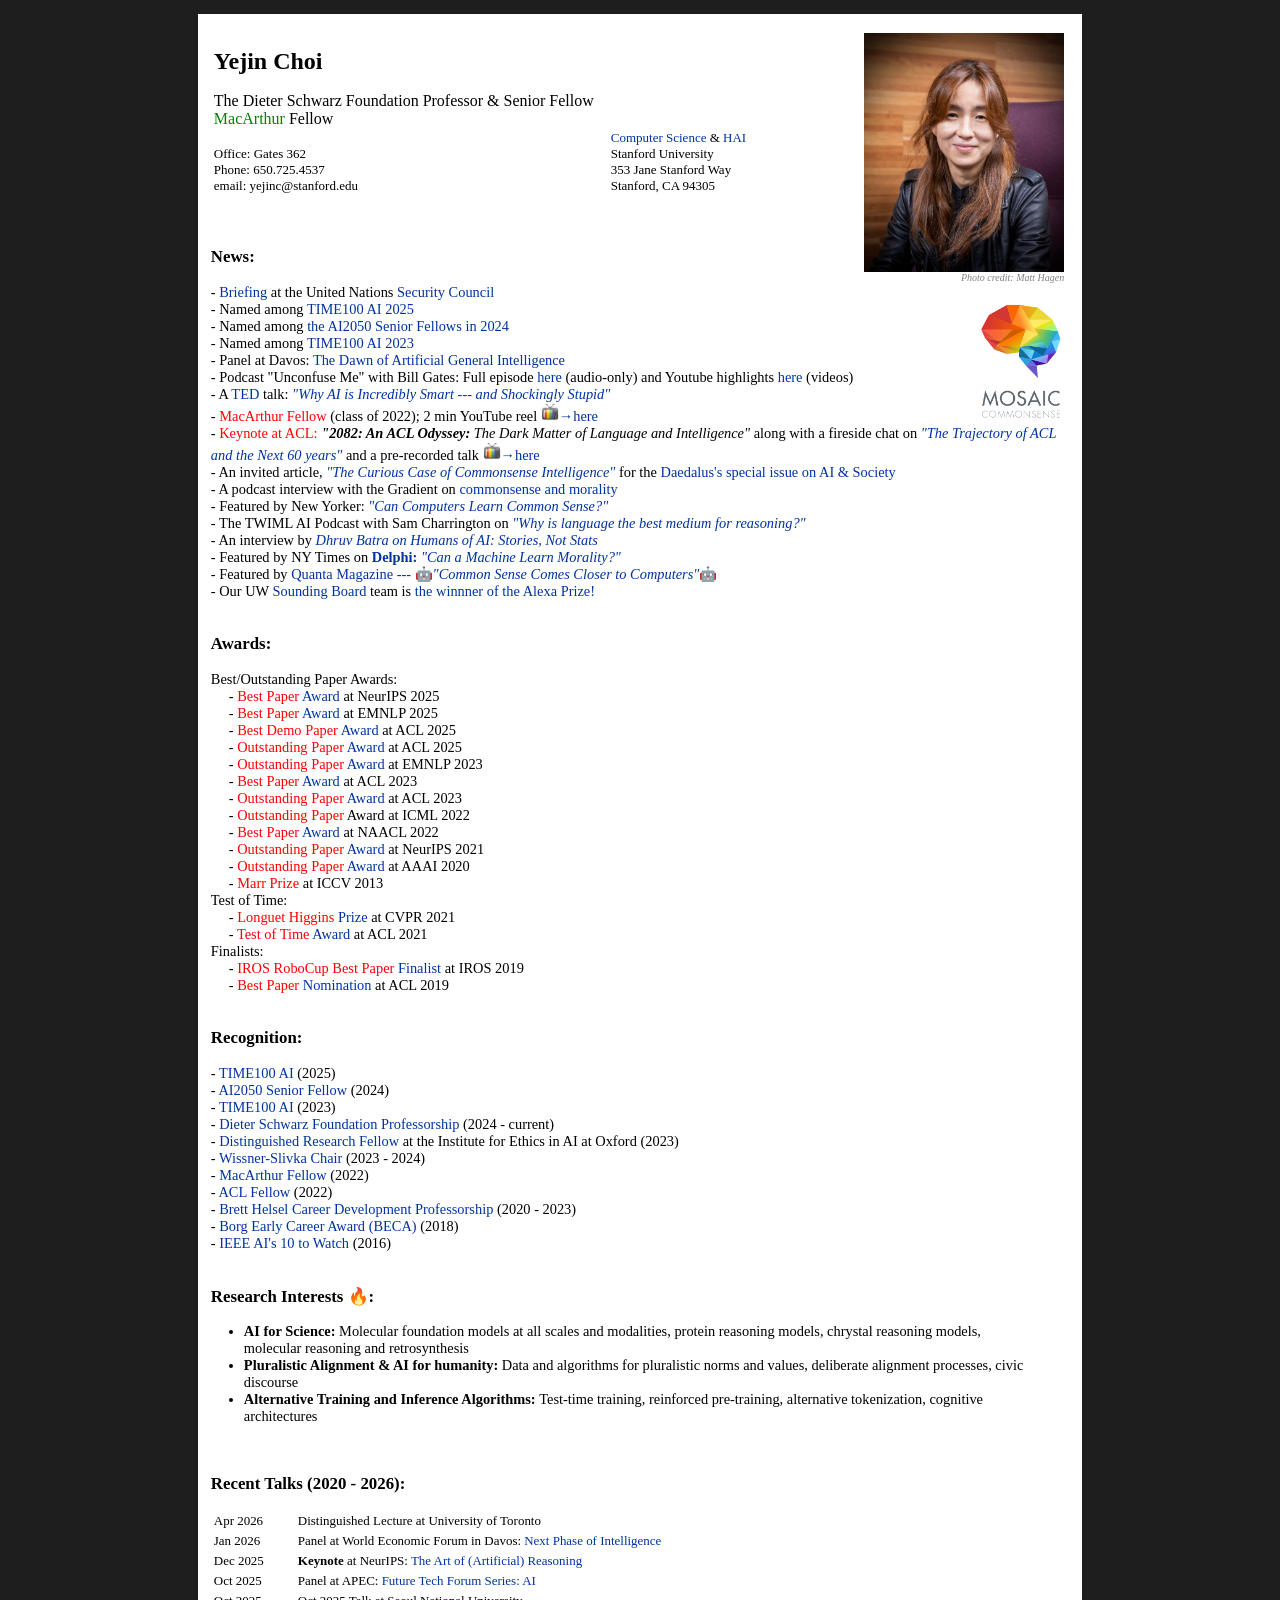
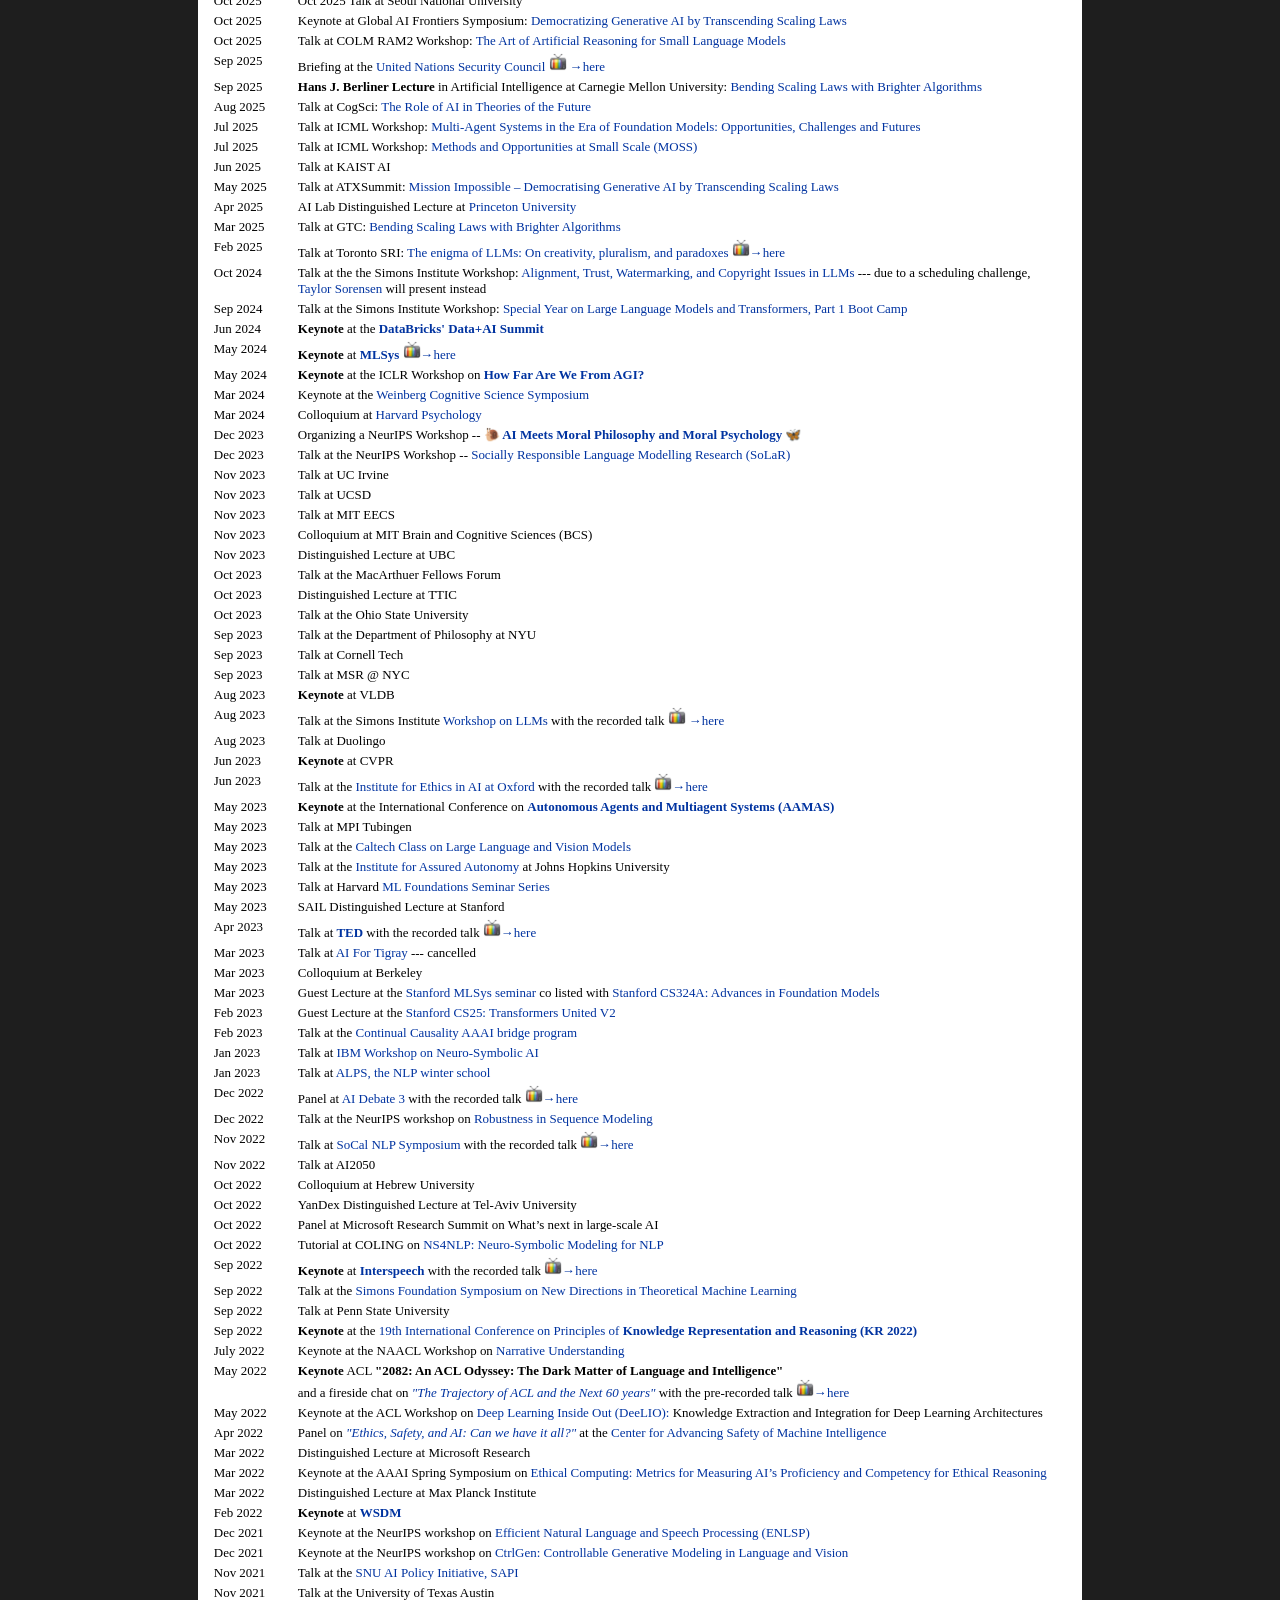
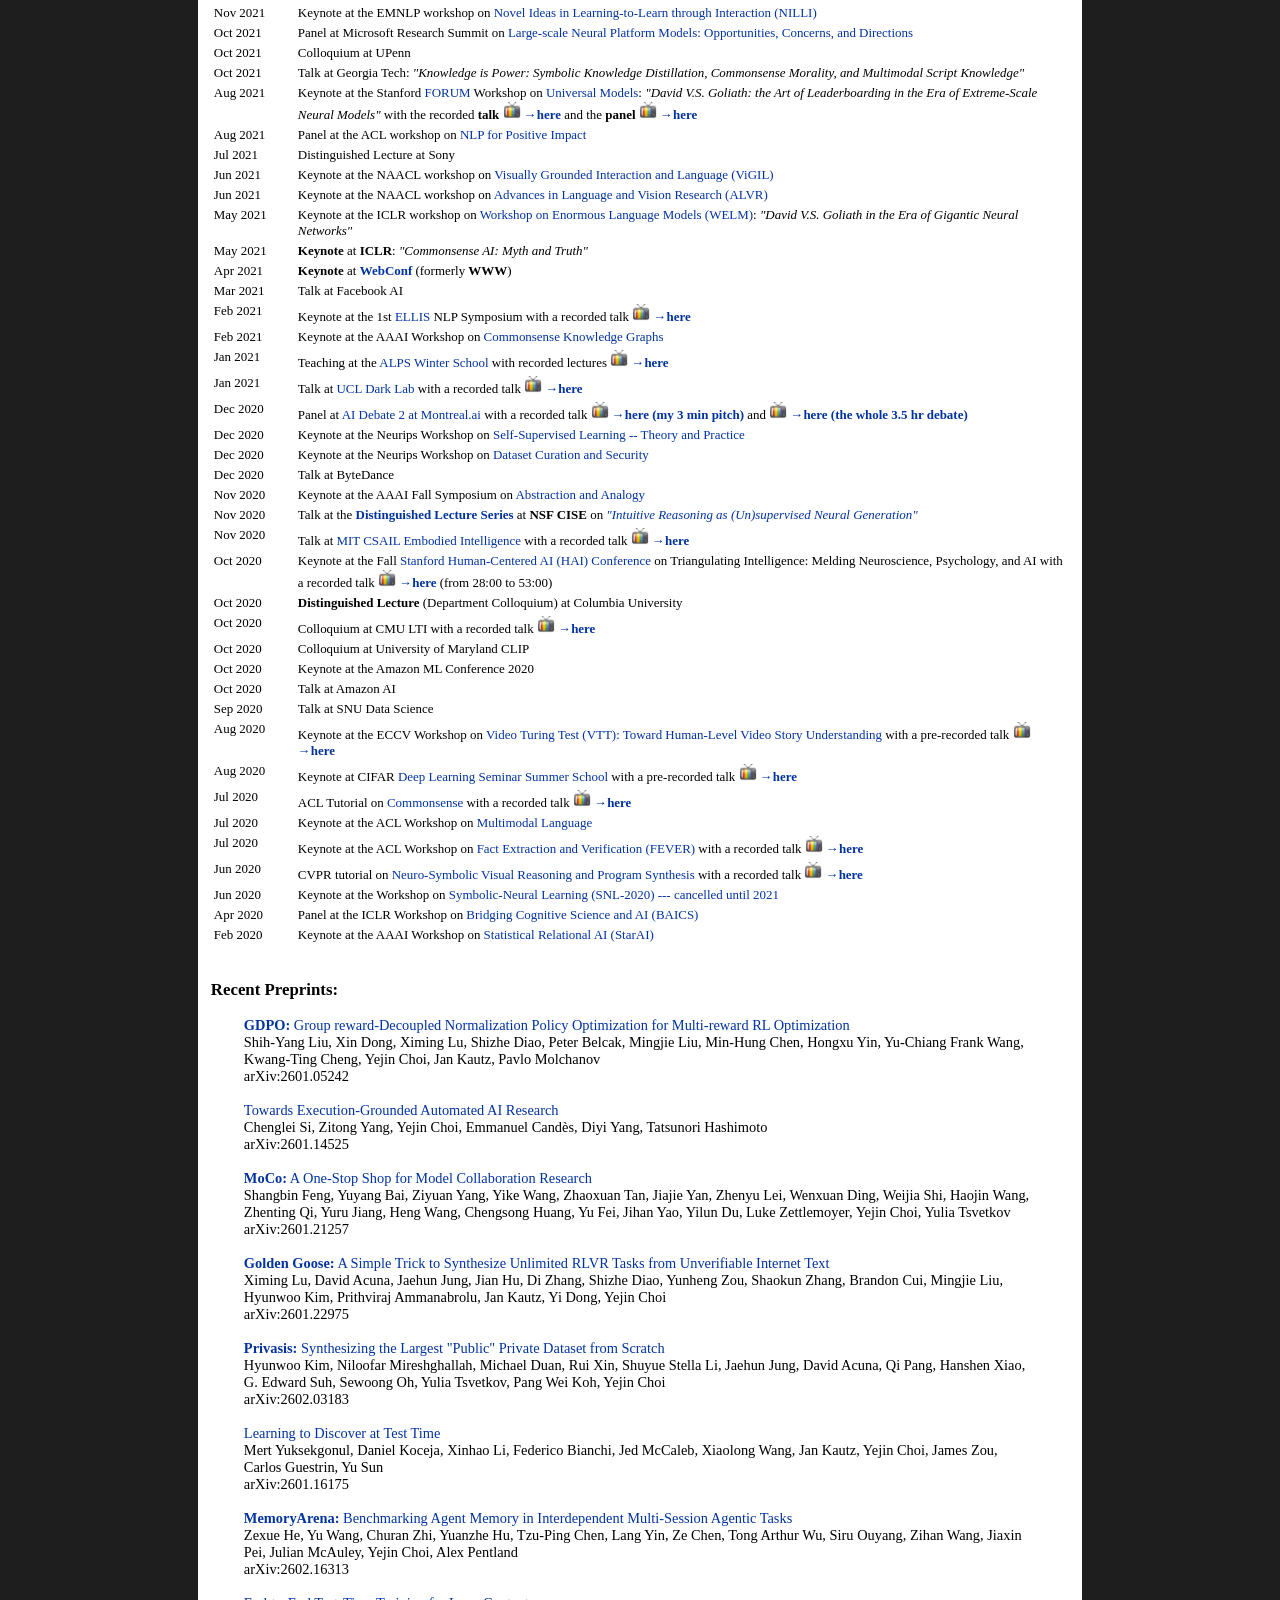
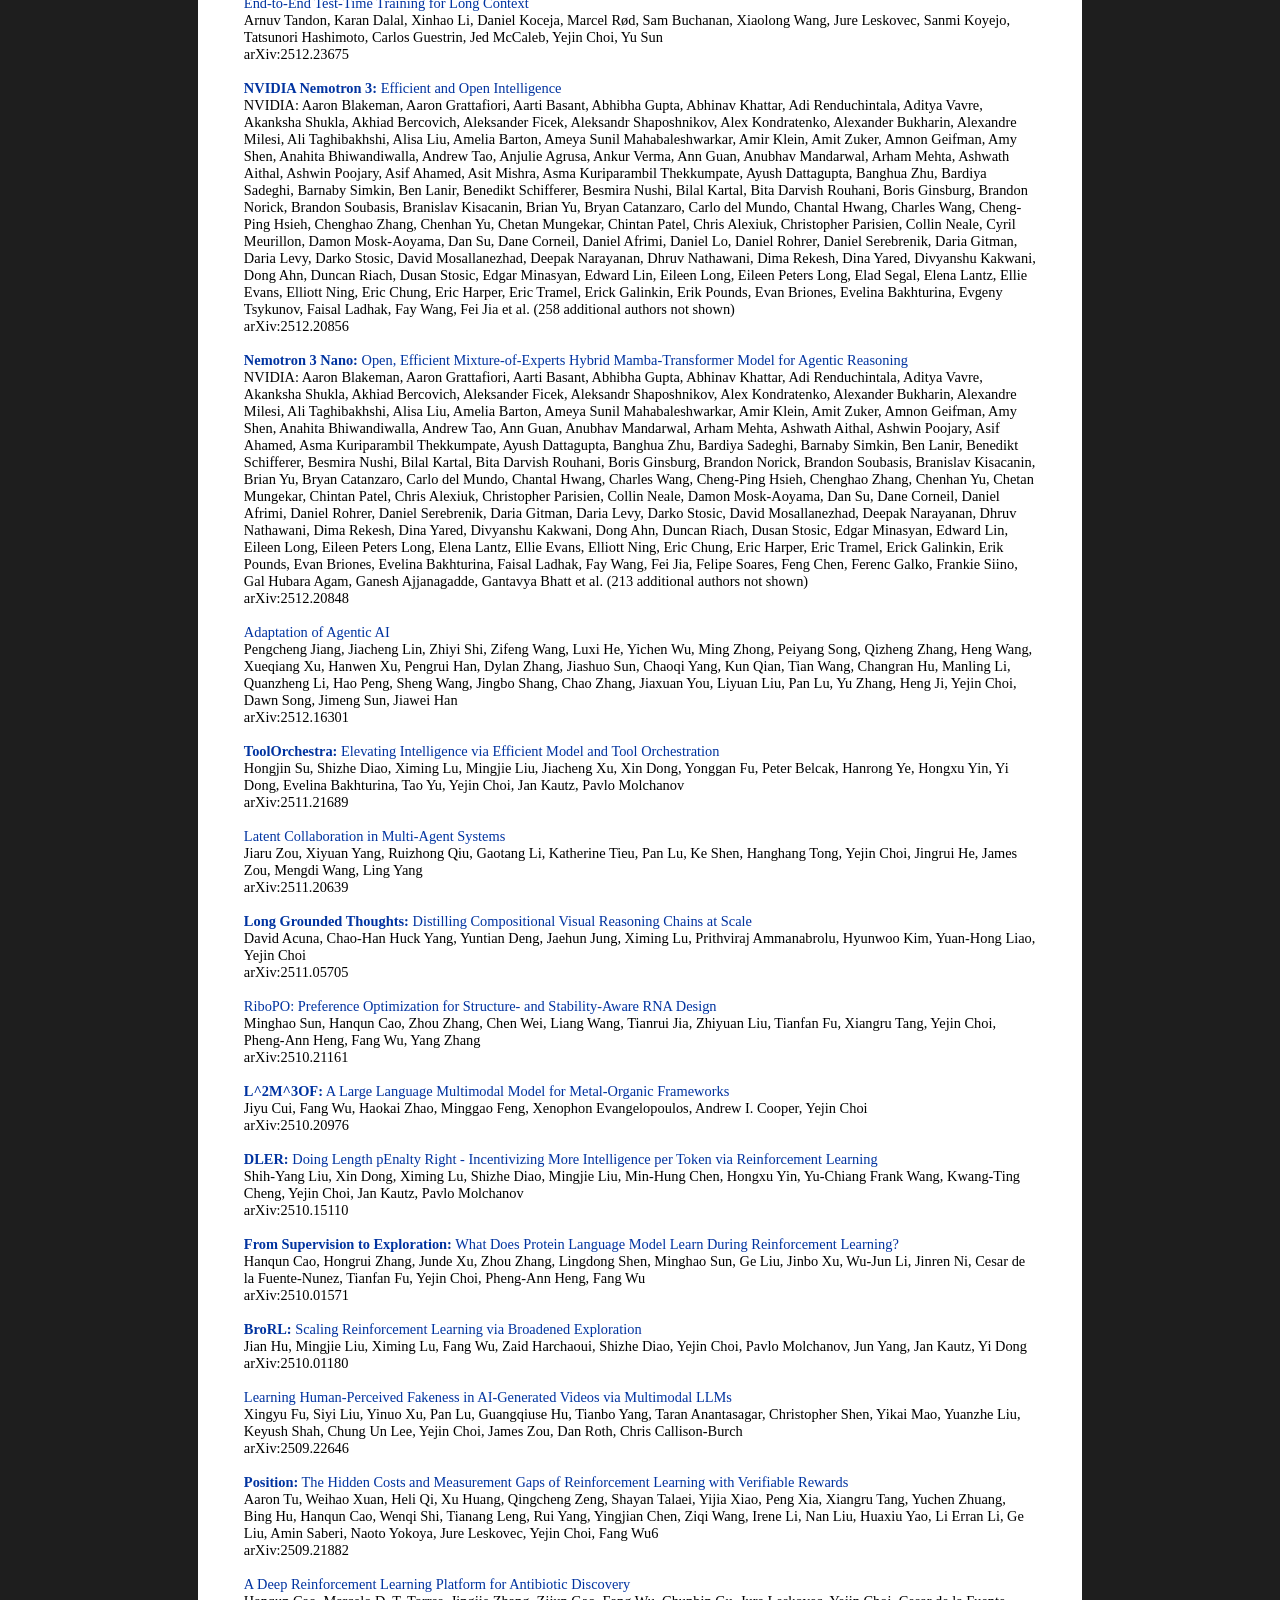
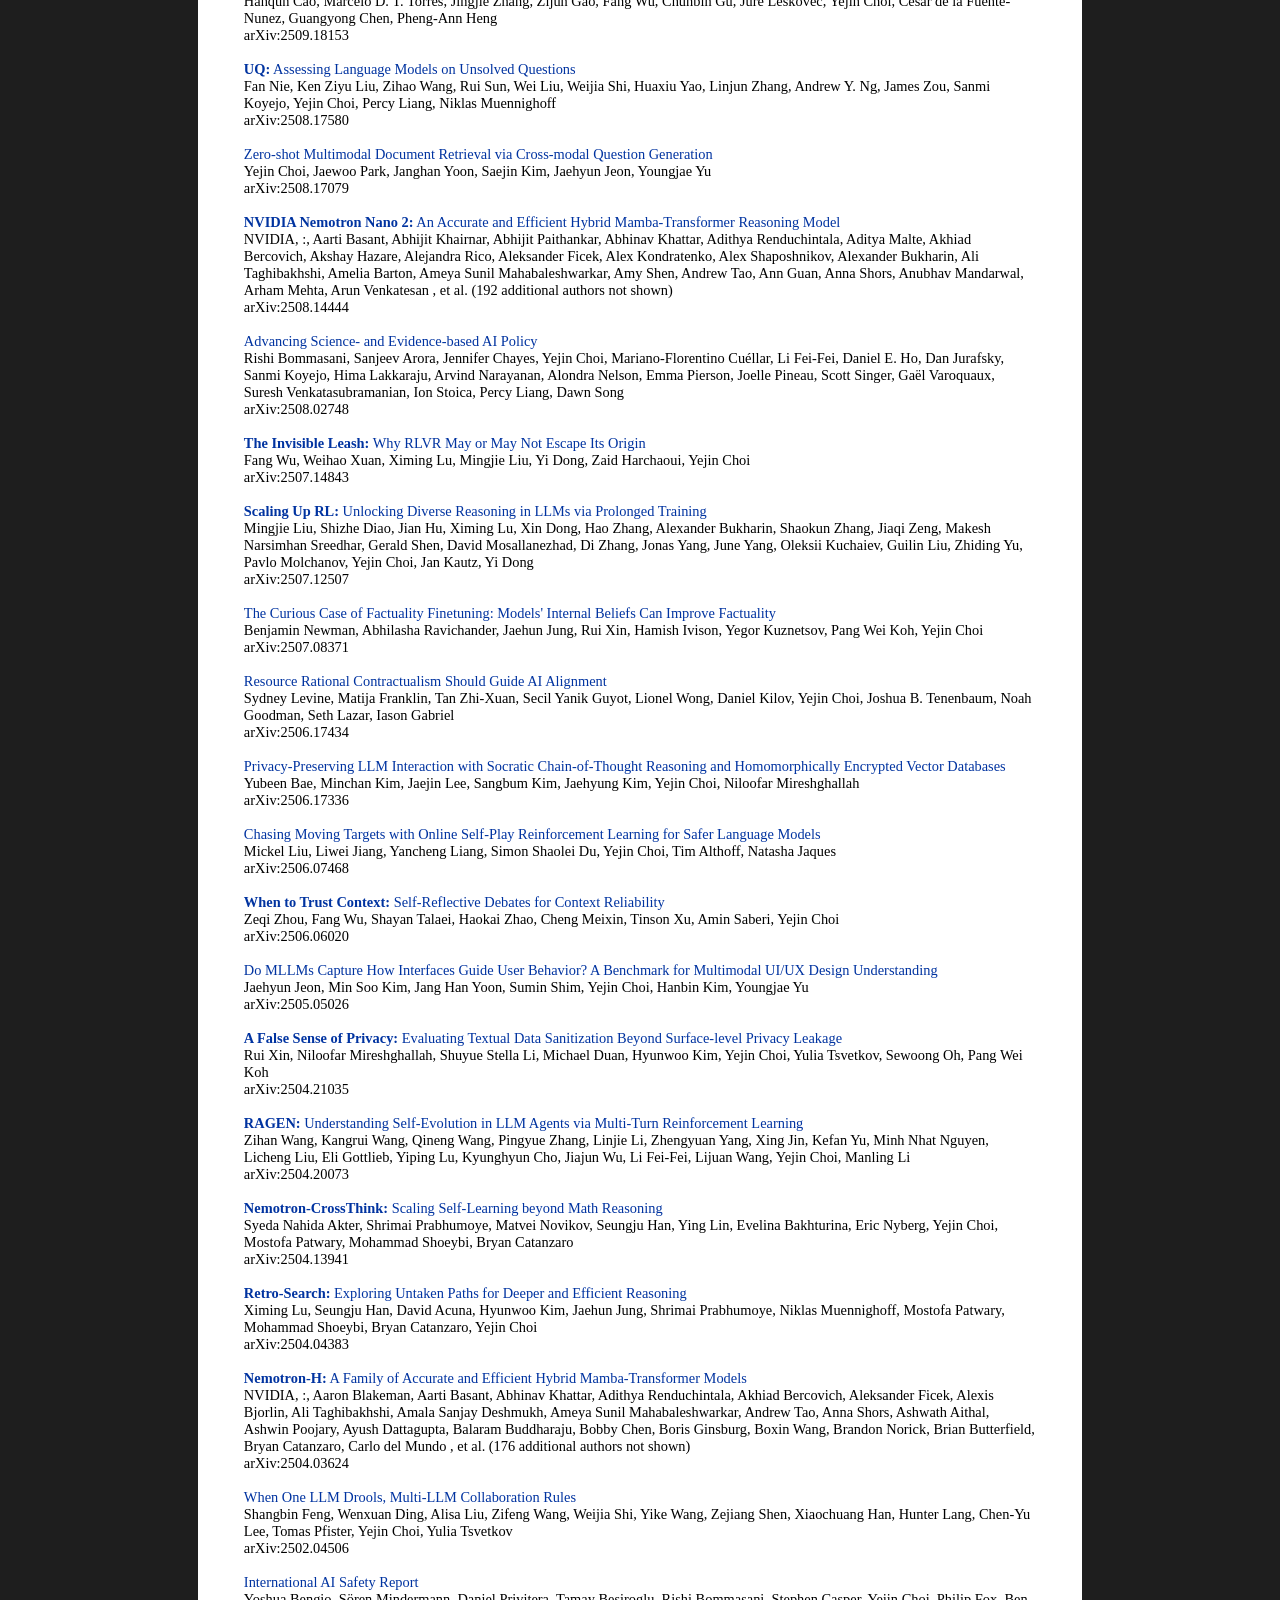
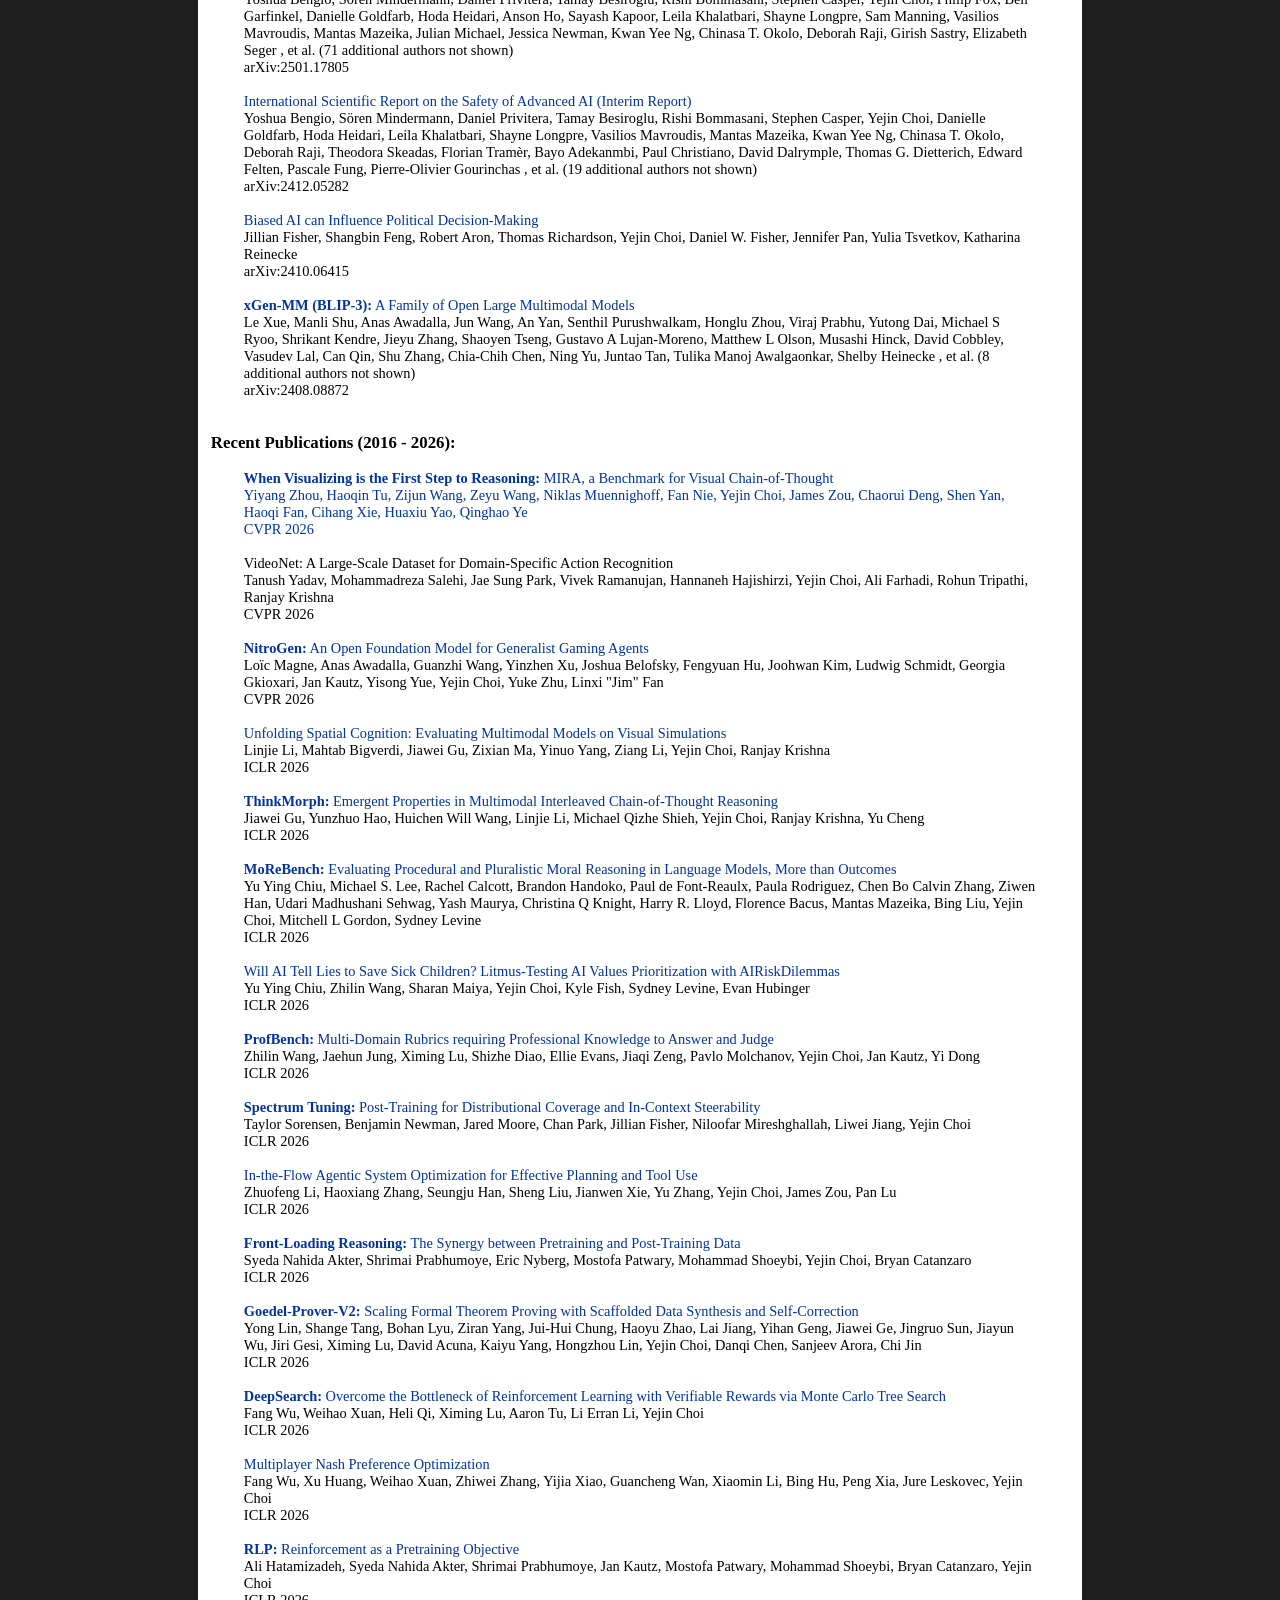
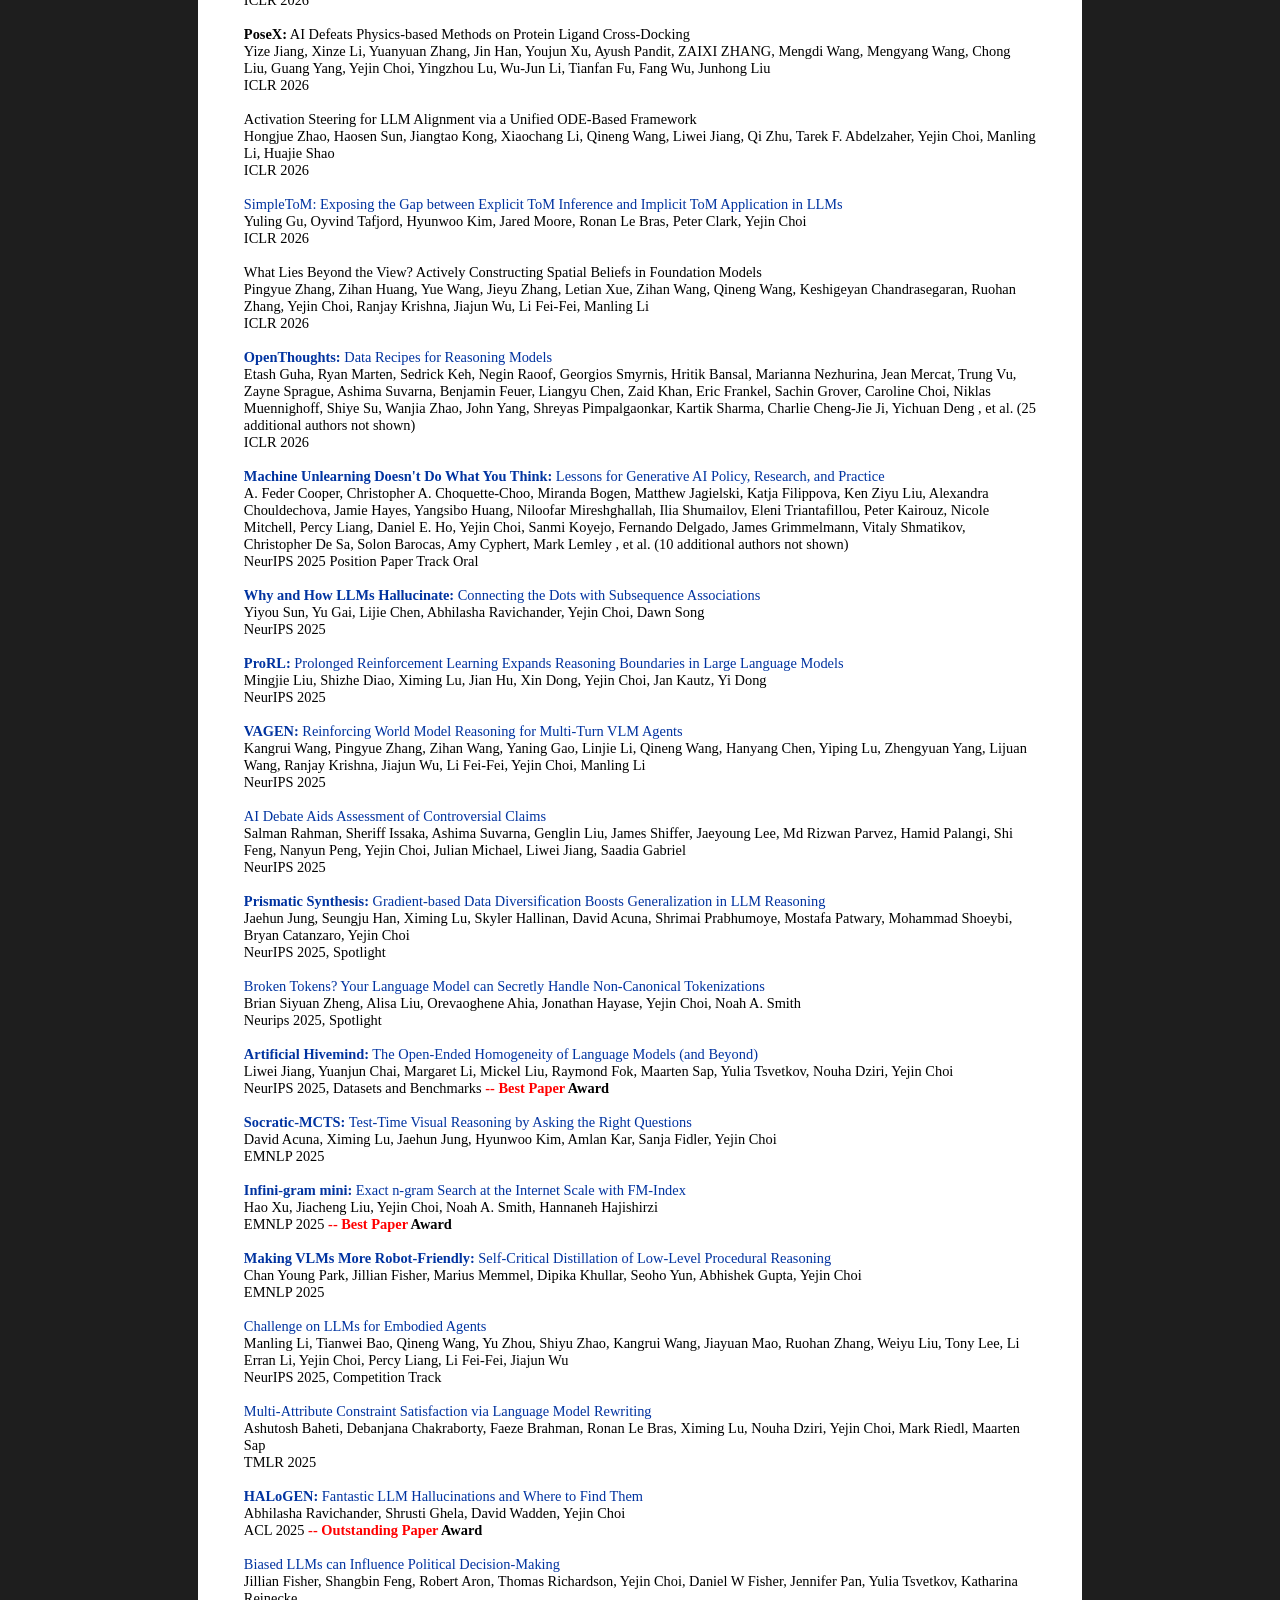
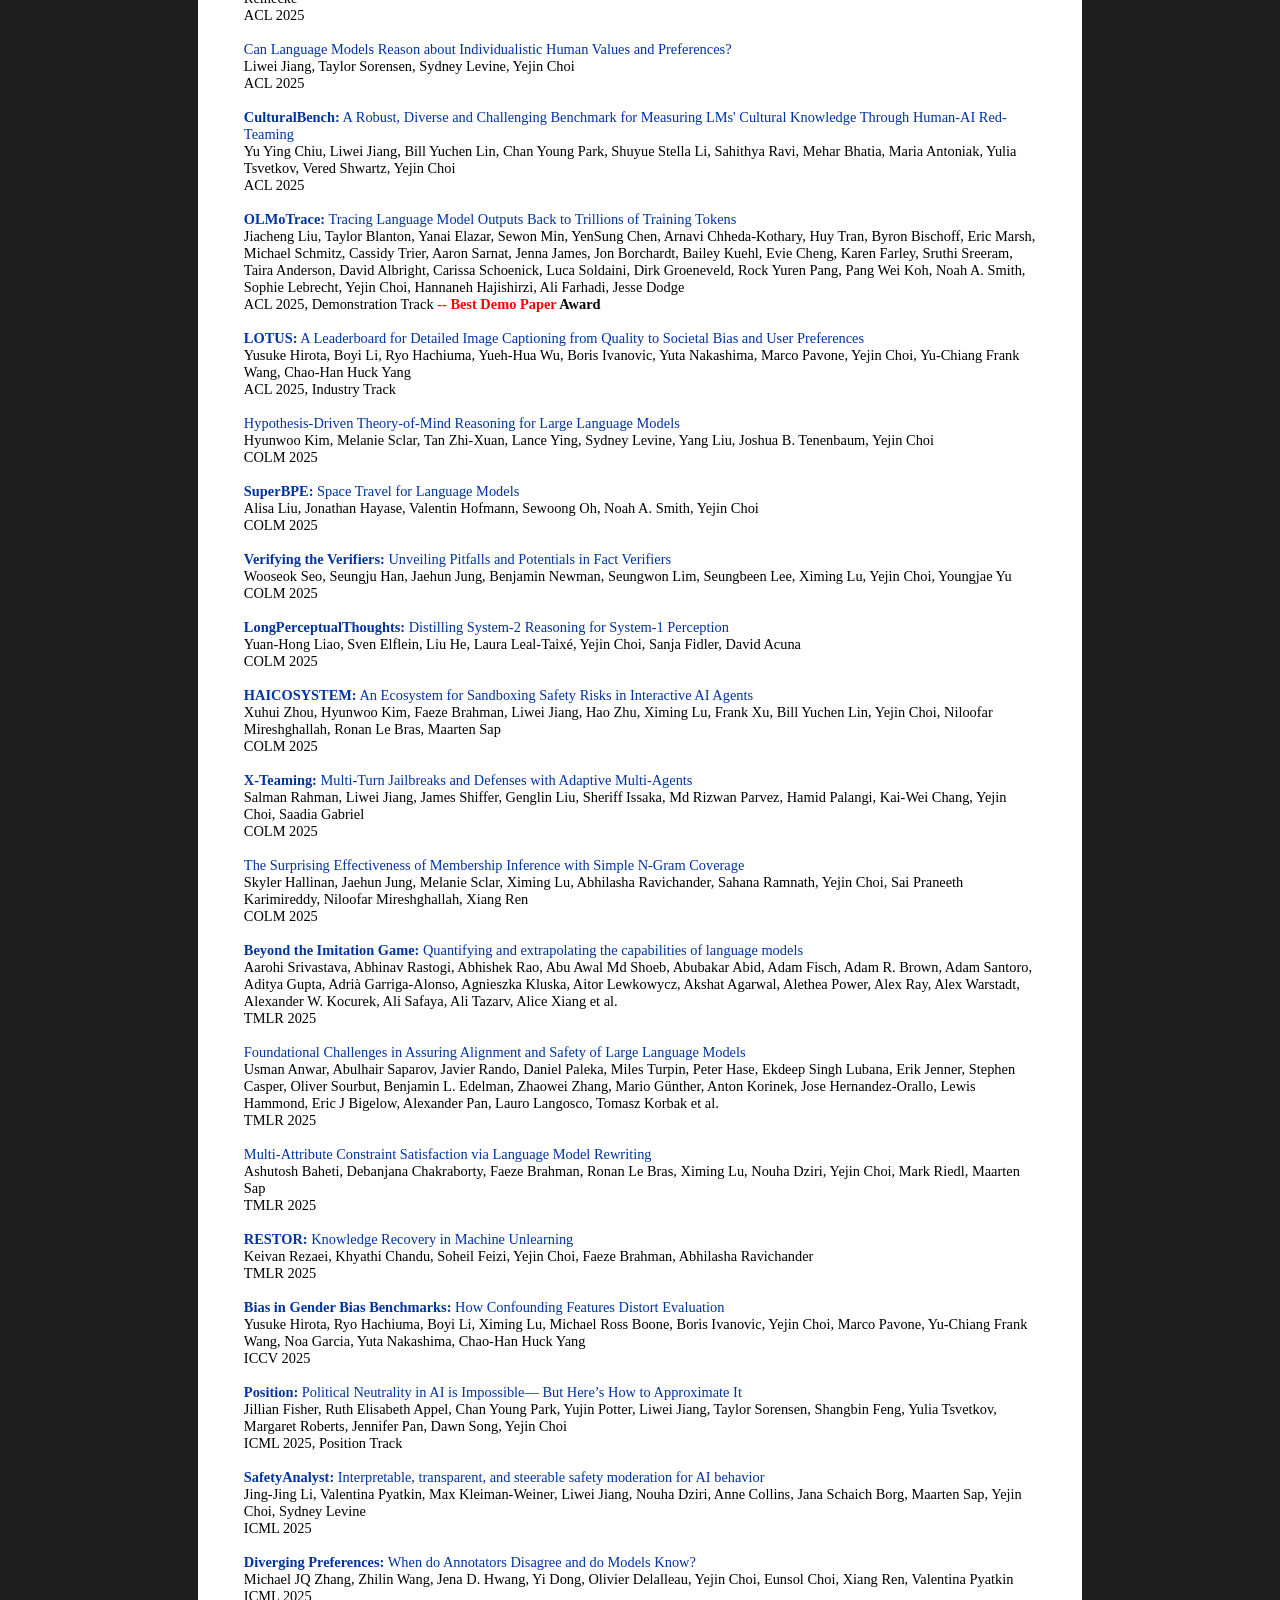
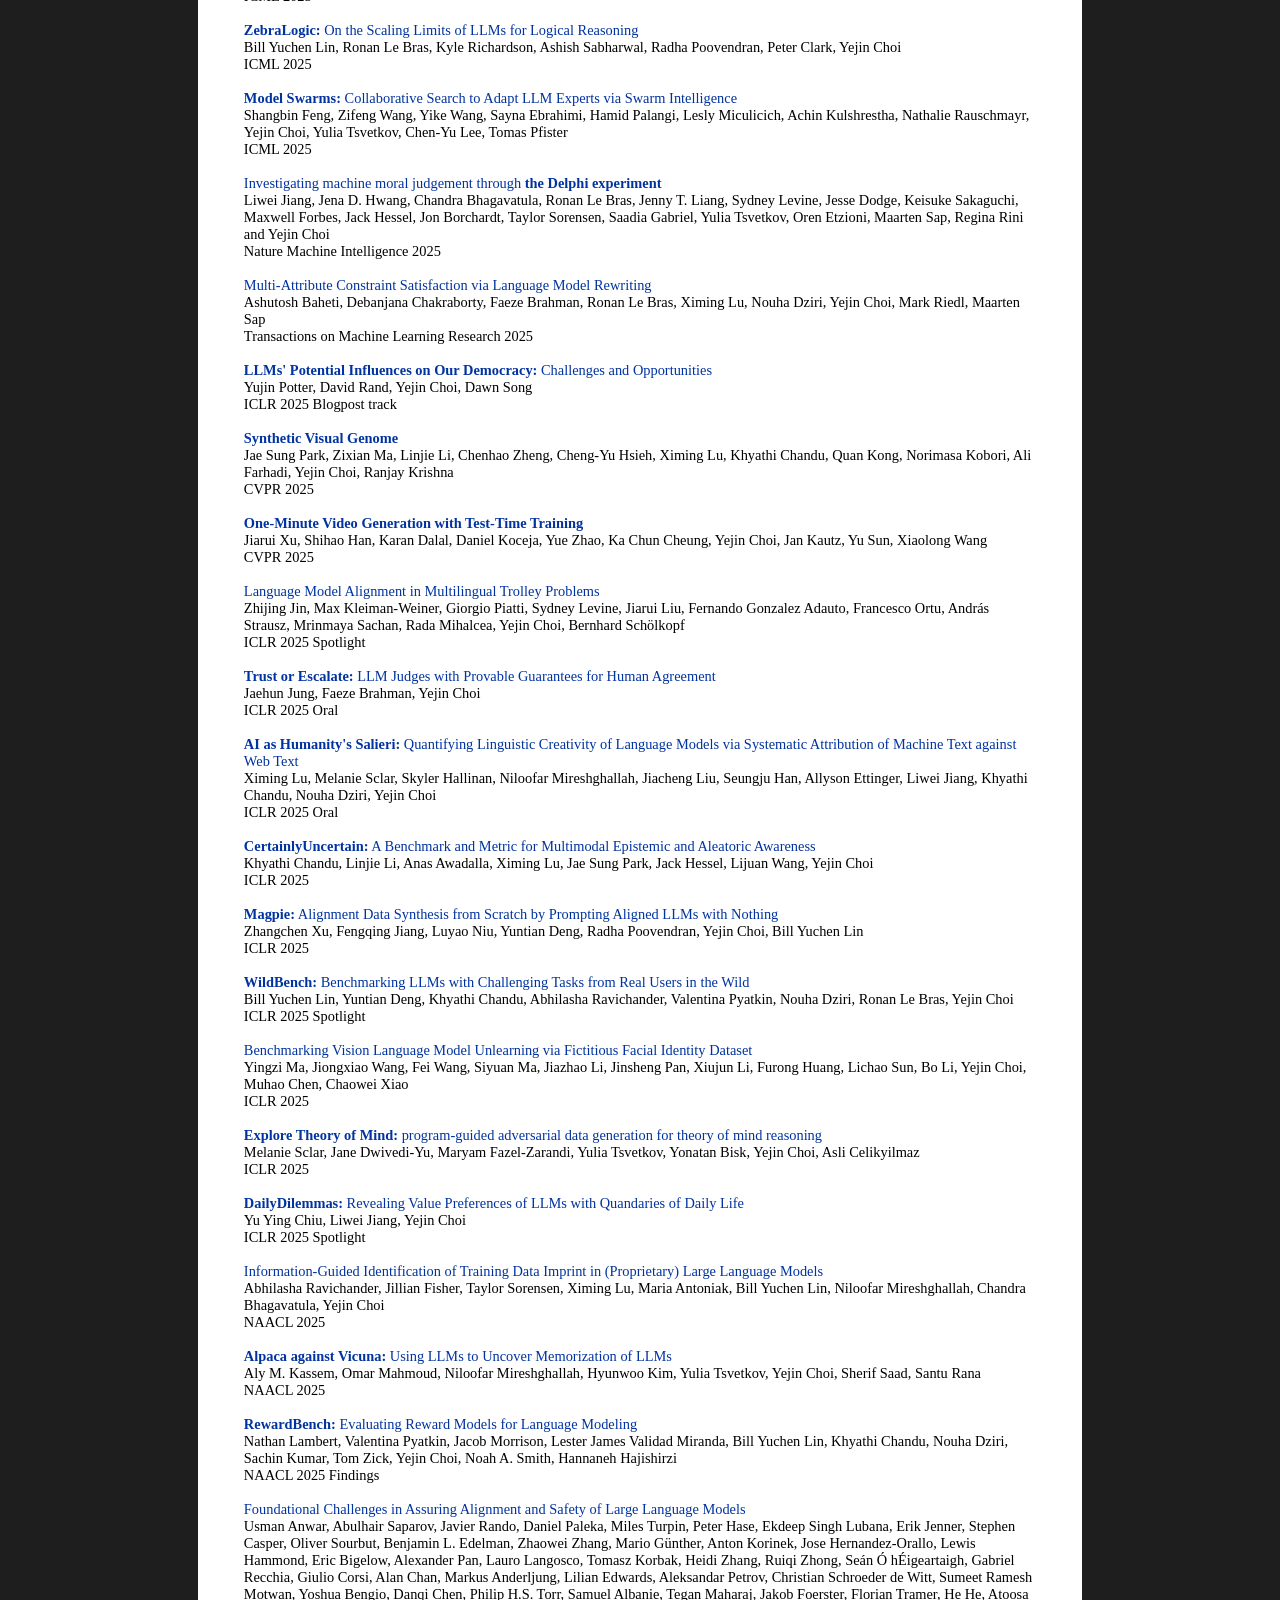
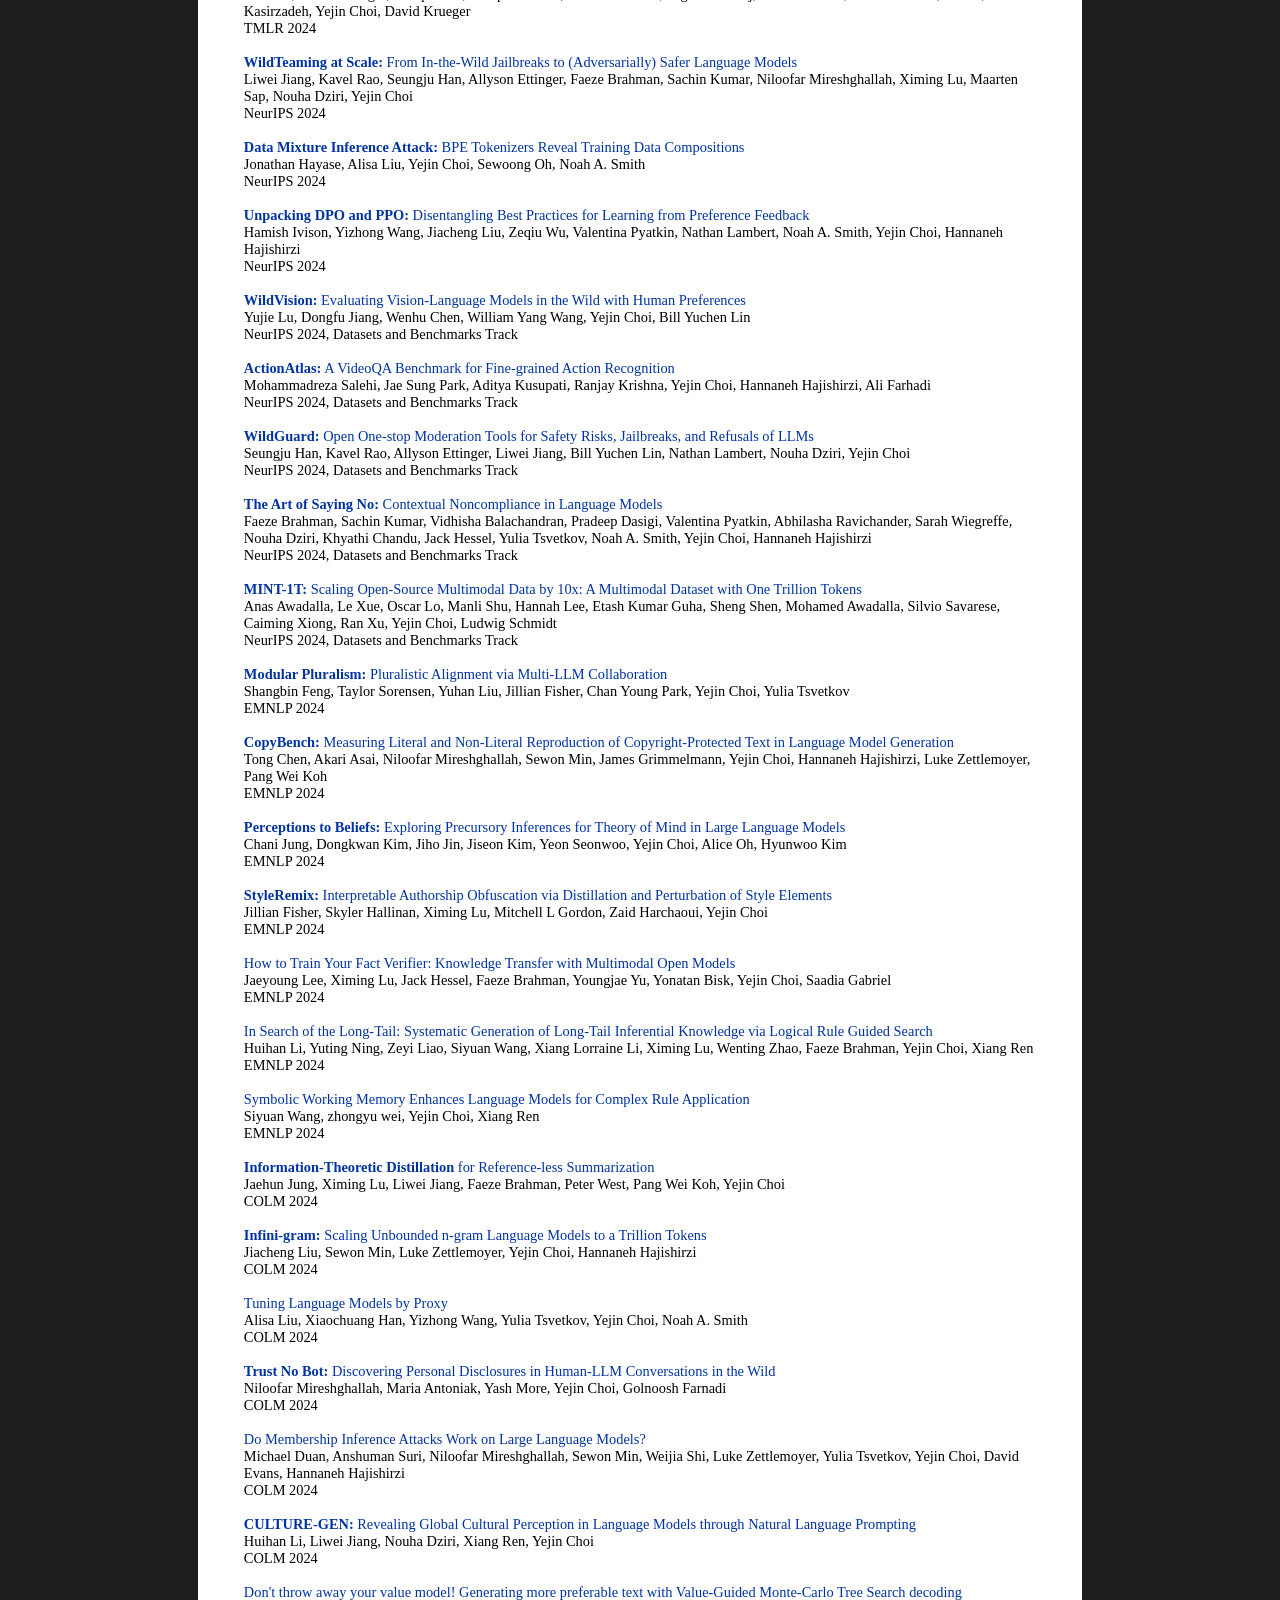
==== commit af5e1095: "update" ====
--- a/index.html
+++ b/index.html
@@ -1660,8 +1660,68 @@
 <ul class="emlist">
 
 
-  
-
+<ui>
+    <a href="https://arxiv.org/abs/2601.05242">
+      <b>GDPO:</b> Group reward-Decoupled Normalization Policy Optimization for Multi-reward RL Optimization</a>
+      <br>
+      Shih-Yang Liu, Xin Dong, Ximing Lu, Shizhe Diao, Peter Belcak, Mingjie Liu, Min-Hung Chen, Hongxu Yin, Yu-Chiang Frank Wang, Kwang-Ting Cheng, Yejin Choi, Jan Kautz, Pavlo Molchanov<br>
+      arXiv:2601.05242<br>
+      <br>
+    </ui>
+
+<ui>
+    <a href="https://arxiv.org/abs/2601.14525">
+    Towards Execution-Grounded Automated AI Research</a>
+    <br>
+    Chenglei Si, Zitong Yang, Yejin Choi, Emmanuel Candès, Diyi Yang, Tatsunori Hashimoto<br>
+    arXiv:2601.14525<br>
+    <br>
+  </ui>
+
+<ui>
+    <a href="https://arxiv.org/abs/2601.21257">
+      <b>MoCo:</b> A One-Stop Shop for Model Collaboration Research</a>
+      <br>
+      Shangbin Feng, Yuyang Bai, Ziyuan Yang, Yike Wang, Zhaoxuan Tan, Jiajie Yan, Zhenyu Lei, Wenxuan Ding, Weijia Shi, Haojin Wang, Zhenting Qi, Yuru Jiang, Heng Wang, Chengsong Huang, Yu Fei, Jihan Yao, Yilun Du, Luke Zettlemoyer, Yejin Choi, Yulia Tsvetkov<br>
+      arXiv:2601.21257<br>
+      <br>
+    </ui>
+
+<ui>
+    <a href="https://arxiv.org/abs/2601.22975">
+      <b>Golden Goose:</b> A Simple Trick to Synthesize Unlimited RLVR Tasks from Unverifiable Internet Text</a>
+      <br>
+      Ximing Lu, David Acuna, Jaehun Jung, Jian Hu, Di Zhang, Shizhe Diao, Yunheng Zou, Shaokun Zhang, Brandon Cui, Mingjie Liu, Hyunwoo Kim, Prithviraj Ammanabrolu, Jan Kautz, Yi Dong, Yejin Choi<br>
+      arXiv:2601.22975<br>
+      <br>
+    </ui>
+
+<ui>
+    <a href="https://arxiv.org/abs/2602.03183"> 
+    <b>Privasis:</b> Synthesizing the Largest "Public" Private Dataset from Scratch</a>
+    <br>
+    Hyunwoo Kim, Niloofar Mireshghallah, Michael Duan, Rui Xin, Shuyue Stella Li, Jaehun Jung, David Acuna, Qi Pang, Hanshen Xiao, G. Edward Suh, Sewoong Oh, Yulia Tsvetkov, Pang Wei Koh, Yejin Choi<br>
+    arXiv:2602.03183<br>
+    <br>
+  </ui>
+
+<ui>
+    <a href="https://arxiv.org/abs/2601.16175">
+    Learning to Discover at Test Time</a>
+    <br>
+    Mert Yuksekgonul, Daniel Koceja, Xinhao Li, Federico Bianchi, Jed McCaleb, Xiaolong Wang, Jan Kautz, Yejin Choi, James Zou, Carlos Guestrin, Yu Sun<br>
+    arXiv:2601.16175<br>
+    <br>
+  </ui>
+
+  <ui>
+    <a href="https://arxiv.org/abs/2602.16313">
+    <b>MemoryArena:</b> Benchmarking Agent Memory in Interdependent Multi-Session Agentic Tasks</a>
+    <br>
+    Zexue He, Yu Wang, Churan Zhi, Yuanzhe Hu, Tzu-Ping Chen, Lang Yin, Ze Chen, Tong Arthur Wu, Siru Ouyang, Zihan Wang, Jiaxin Pei, Julian McAuley, Yejin Choi, Alex Pentland<br>
+    arXiv:2602.16313<br>
+    <br>
+  </ui>
  
 
 <ui>
@@ -1727,15 +1787,6 @@
     <br>
   </ui>
 
-  <ui>
-    <a href="https://arxiv.org/abs/2511.02779">
-      <b>When Visualizing is the First Step to Reasoning:</b> MIRA, a Benchmark for Visual Chain-of-Thought</a>
-      <br>
-      Yiyang Zhou, Haoqin Tu, Zijun Wang, Zeyu Wang, Niklas Muennighoff, Fan Nie, Yejin Choi, James Zou, Chaorui Deng, Shen Yan, Haoqi Fan, Cihang Xie, Huaxiu Yao, Qinghao Ye<br>
-      arXiv:2511.02779<br>
-      <br>
-    </ui>
-
    <ui>
     <a href="https://arxiv.org/abs/2510.21161">
      RiboPO: Preference Optimization for Structure- and Stability-Aware RNA Design</a>
@@ -1756,8 +1807,7 @@
 
 <ui>
     <a href="https://arxiv.org/abs/2510.15110">
-    <b>DLER:</b> Doing Length pEnalty Right - Incentivizing More Intelligence per Token via Reinforcement Learning
-</a>
+    <b>DLER:</b> Doing Length pEnalty Right - Incentivizing More Intelligence per Token via Reinforcement Learning</a>
     <br>
     Shih-Yang Liu, Xin Dong, Ximing Lu, Shizhe Diao, Mingjie Liu, Min-Hung Chen, Hongxu Yin, Yu-Chiang Frank Wang, Kwang-Ting Cheng, Yejin Choi, Jan Kautz, Pavlo Molchanov<br>
     arXiv:2510.15110<br>
@@ -1766,8 +1816,7 @@
 
   <ui>
     <a href="https://arxiv.org/abs/2510.01571">
-    From Supervision to Exploration: What Does Protein Language Model Learn During Reinforcement Learning?
- </a>
+    <b>From Supervision to Exploration:</b> What Does Protein Language Model Learn During Reinforcement Learning?</a>
 <br>
     Hanqun Cao, Hongrui Zhang, Junde Xu, Zhou Zhang, Lingdong Shen, Minghao Sun, Ge Liu, Jinbo Xu, Wu-Jun Li, Jinren Ni, Cesar de la Fuente-Nunez, Tianfan Fu, Yejin Choi, Pheng-Ann Heng, Fang Wu<br>
     arXiv:2510.01571<br>
@@ -1777,8 +1826,7 @@
 
    <ui>
     <a href="https://arxiv.org/abs/2510.01180">
-      <b>BroRL:</b> Scaling Reinforcement Learning via Broadened Exploration
-</a>
+      <b>BroRL:</b> Scaling Reinforcement Learning via Broadened Exploration</a>
 <br>
     Jian Hu, Mingjie Liu, Ximing Lu, Fang Wu, Zaid Harchaoui, Shizhe Diao, Yejin Choi, Pavlo Molchanov, Jun Yang, Jan Kautz, Yi Dong<br>
     arXiv:2510.01180<br>
@@ -1788,8 +1836,7 @@
 
 <ui>
   <a href="https://arxiv.org/abs/2509.22646">
-    Learning Human-Perceived Fakeness in AI-Generated Videos via Multimodal LLMs
-</a>
+    Learning Human-Perceived Fakeness in AI-Generated Videos via Multimodal LLMs</a>
 <br>
     Xingyu Fu, Siyi Liu, Yinuo Xu, Pan Lu, Guangqiuse Hu, Tianbo Yang, Taran Anantasagar, Christopher Shen, Yikai Mao, Yuanzhe Liu, Keyush Shah, Chung Un Lee, Yejin Choi, James Zou, Dan Roth, Chris Callison-Burch<br>
     arXiv:2509.22646<br>
@@ -1918,7 +1965,7 @@
 
   <ui>
     <a href="https://arxiv.org/abs/2506.06020">
-      When to Trust Context: Self-Reflective Debates for Context Reliability
+      <b>When to Trust Context:</b> Self-Reflective Debates for Context Reliability
 </a>
 <br>
     Zeqi Zhou, Fang Wu, Shayan Talaei, Haokai Zhao, Cheng Meixin, Tinson Xu, Amin Saberi, Yejin Choi<br>
@@ -2045,6 +2092,40 @@
 </ul>
 <h3>Recent Publications (2016 - 2026):</h3> 
 <ul class="emlist">
+
+
+
+
+
+
+
+
+<ui>
+    <a href="https://arxiv.org/abs/2511.02779">
+      <b>When Visualizing is the First Step to Reasoning:</b> MIRA, a Benchmark for Visual Chain-of-Thought
+      <br>
+      Yiyang Zhou, Haoqin Tu, Zijun Wang, Zeyu Wang, Niklas Muennighoff, Fan Nie, Yejin Choi, James Zou, Chaorui Deng, Shen Yan, Haoqi Fan, Cihang Xie, Huaxiu Yao, Qinghao Ye<br>
+      CVPR 2026<br>
+      <br>
+    </a>
+
+<ui>
+   VideoNet: A Large-Scale Dataset for Domain-Specific Action Recognition
+   <br>
+   Tanush Yadav, Mohammadreza Salehi, Jae Sung Park, Vivek Ramanujan, Hannaneh Hajishirzi, Yejin Choi, Ali Farhadi, Rohun Tripathi, Ranjay Krishna<br>
+   CVPR 2026<br>
+   <br>
+ </ui>
+
+<ui>
+    <a href="https://arxiv.org/abs/2601.02427">
+      <b>NitroGen:</b> An Open Foundation Model for Generalist Gaming Agents</a>
+      <br>
+      Loïc Magne, Anas Awadalla, Guanzhi Wang, Yinzhen Xu, Joshua Belofsky, Fengyuan Hu, Joohwan Kim, Ludwig Schmidt, Georgia Gkioxari, Jan Kautz, Yisong Yue, Yejin Choi, Yuke Zhu, Linxi "Jim" Fan<br>
+      CVPR 2026<br>
+      <br>
+    </ui>
+
 
      <ui>
     <a href="https://arxiv.org/abs/2506.04633">
@@ -4768,9 +4849,9 @@
 <h3>Recent Teaching:</h3>
 
 
-
-  
 <ul class="emlist">
+    <a href="https://web.stanford.edu/class/cs224n/">CS &nbsp; 224n &nbsp; Natural Language Processing with Deep Learning [Winter 2026]</a>
+<br>
     <a href="https://courses.cs.washington.edu/courses/cse447/24wi/">CSE &nbsp; 517 + 447 &nbsp; (Grad + Undergrad) Natural Language Processing --- an LLM edition [Winter 2024]</a>
 <br>
     <a href="https://courses.cs.washington.edu/courses/cse599d1/23wi">CSE &nbsp; 599 D1 &nbsp; (Grad) Exploration on Language, Knowledge, and Reasoning [Winter 2023]</a>
@@ -4854,9 +4935,6 @@
 <a href="https://seungjuhan.me/">Seungju Han</a><br>
 
 &nbsp;&nbsp;&nbsp;&nbsp;&nbsp;&nbsp;
-<a href="https://etash.me/">Etash Guha</a>- co-advised with <a href="hhttp://people.csail.mit.edu/ludwigs/">Ludwig Schmidt</a><br>
-
-&nbsp;&nbsp;&nbsp;&nbsp;&nbsp;&nbsp;
 <a href="https://smiles724.github.io/">Fang Wu</a>- co-advised with <a href="https://cs.stanford.edu/people/jure/">Jure Leskovec</a><br>
 
 &nbsp;&nbsp;&nbsp;&nbsp;&nbsp;&nbsp;
@@ -4875,6 +4953,7 @@
 <br>
   </li><li> Former members: <br><br>
 
+
 Research Scientist:<br>
 &nbsp;&nbsp;&nbsp;&nbsp;&nbsp;&nbsp;
 <a href="https://sites.google.com/site/sydneymlevine/">Sydney Levine (-&gt; Assistant Professor @ NYU after a gap year at Google DeepMind) </a><br>
@@ -4940,6 +5019,8 @@
 
 PhD:<br>
 
+&nbsp;&nbsp;&nbsp;&nbsp;&nbsp;&nbsp;
+<a href="https://etash.me/">Etash Guha (-> Anthropic)</a><br>
 
 &nbsp;&nbsp;&nbsp;&nbsp;&nbsp;&nbsp;
 <a href="https://tsor13.github.io/">
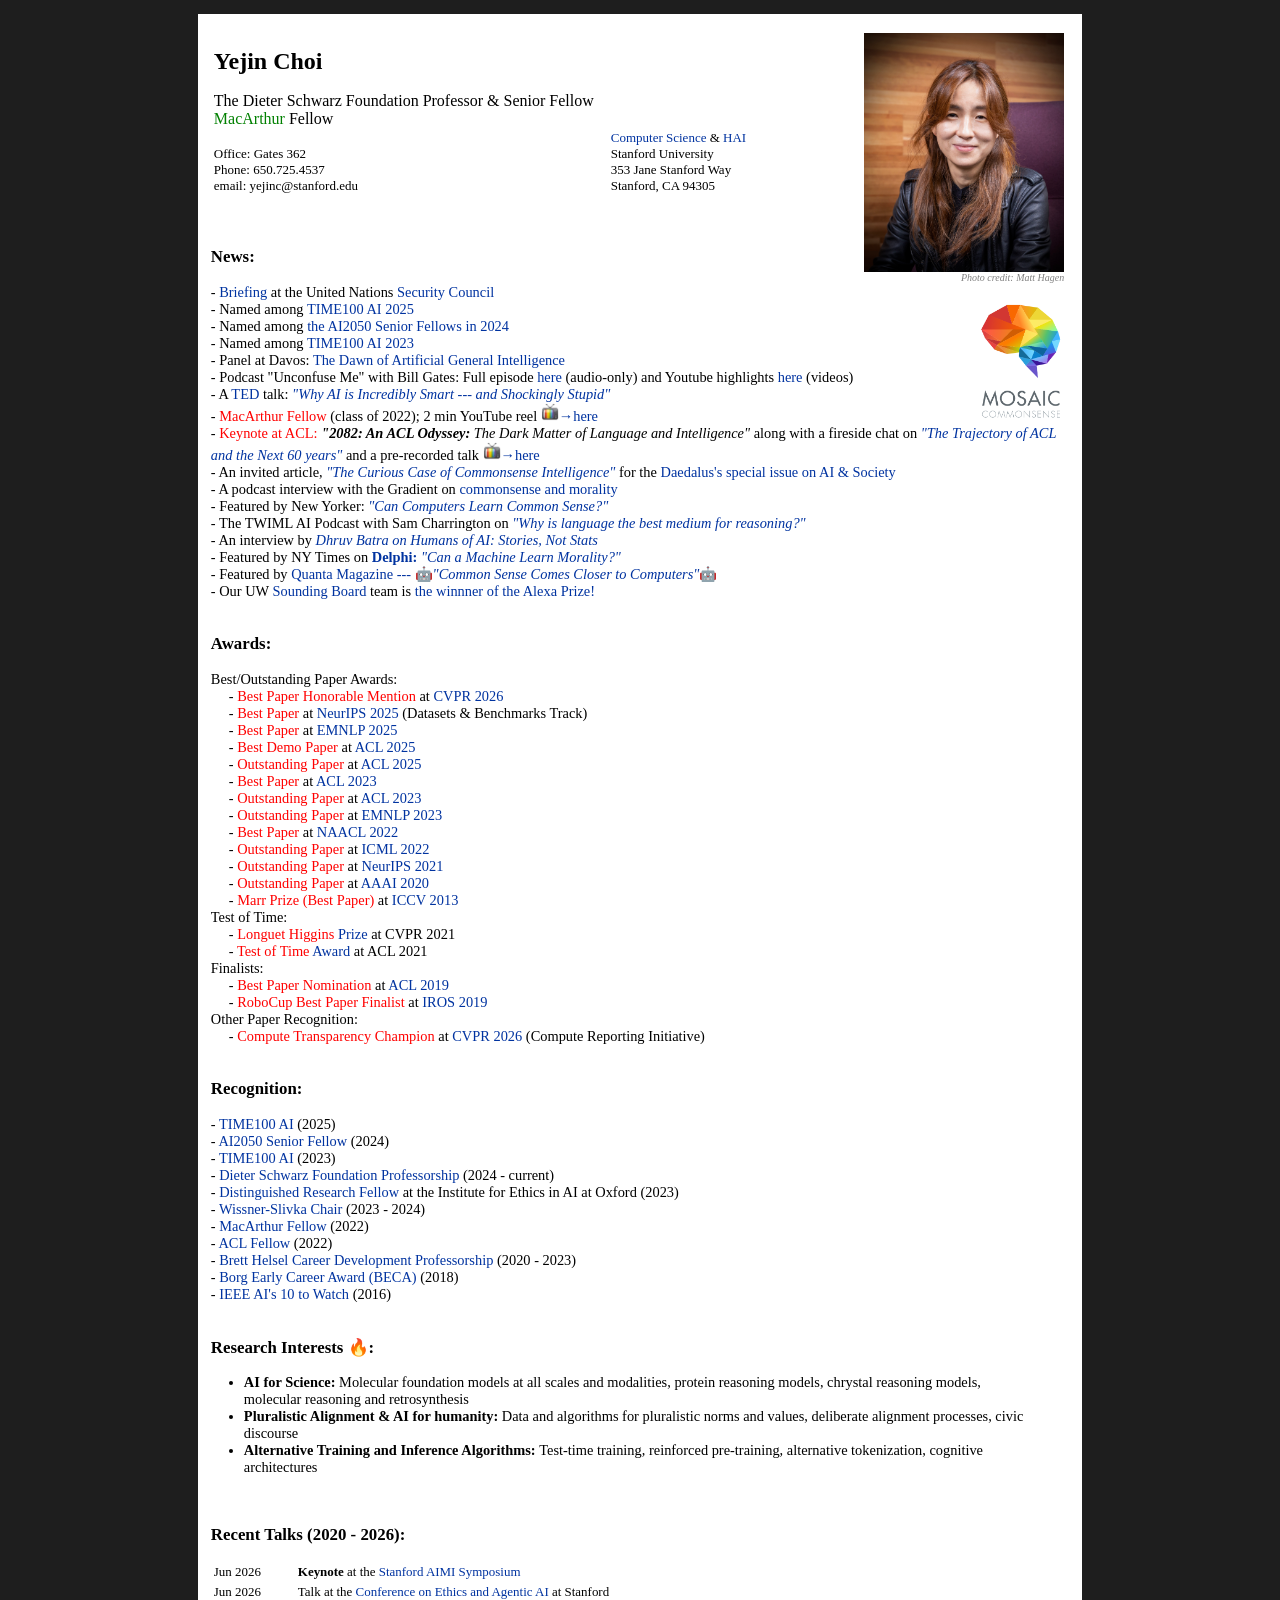
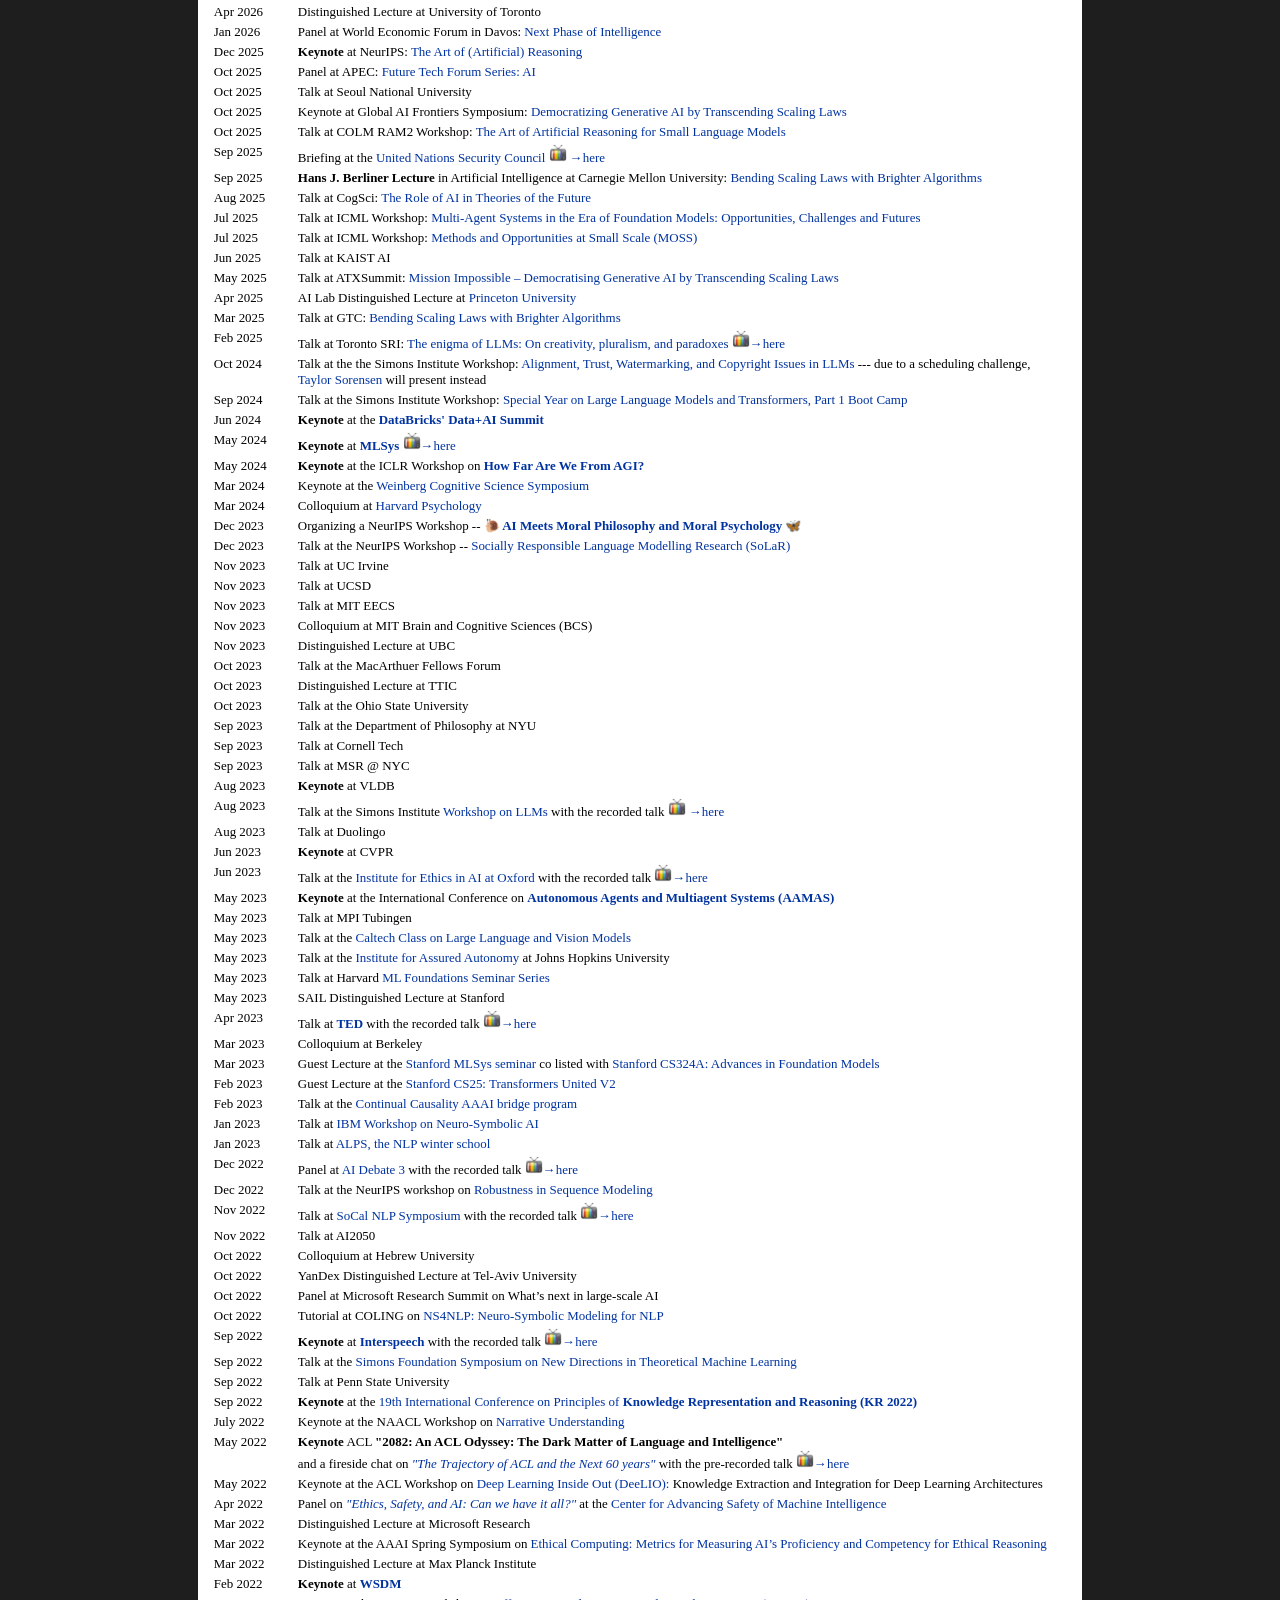
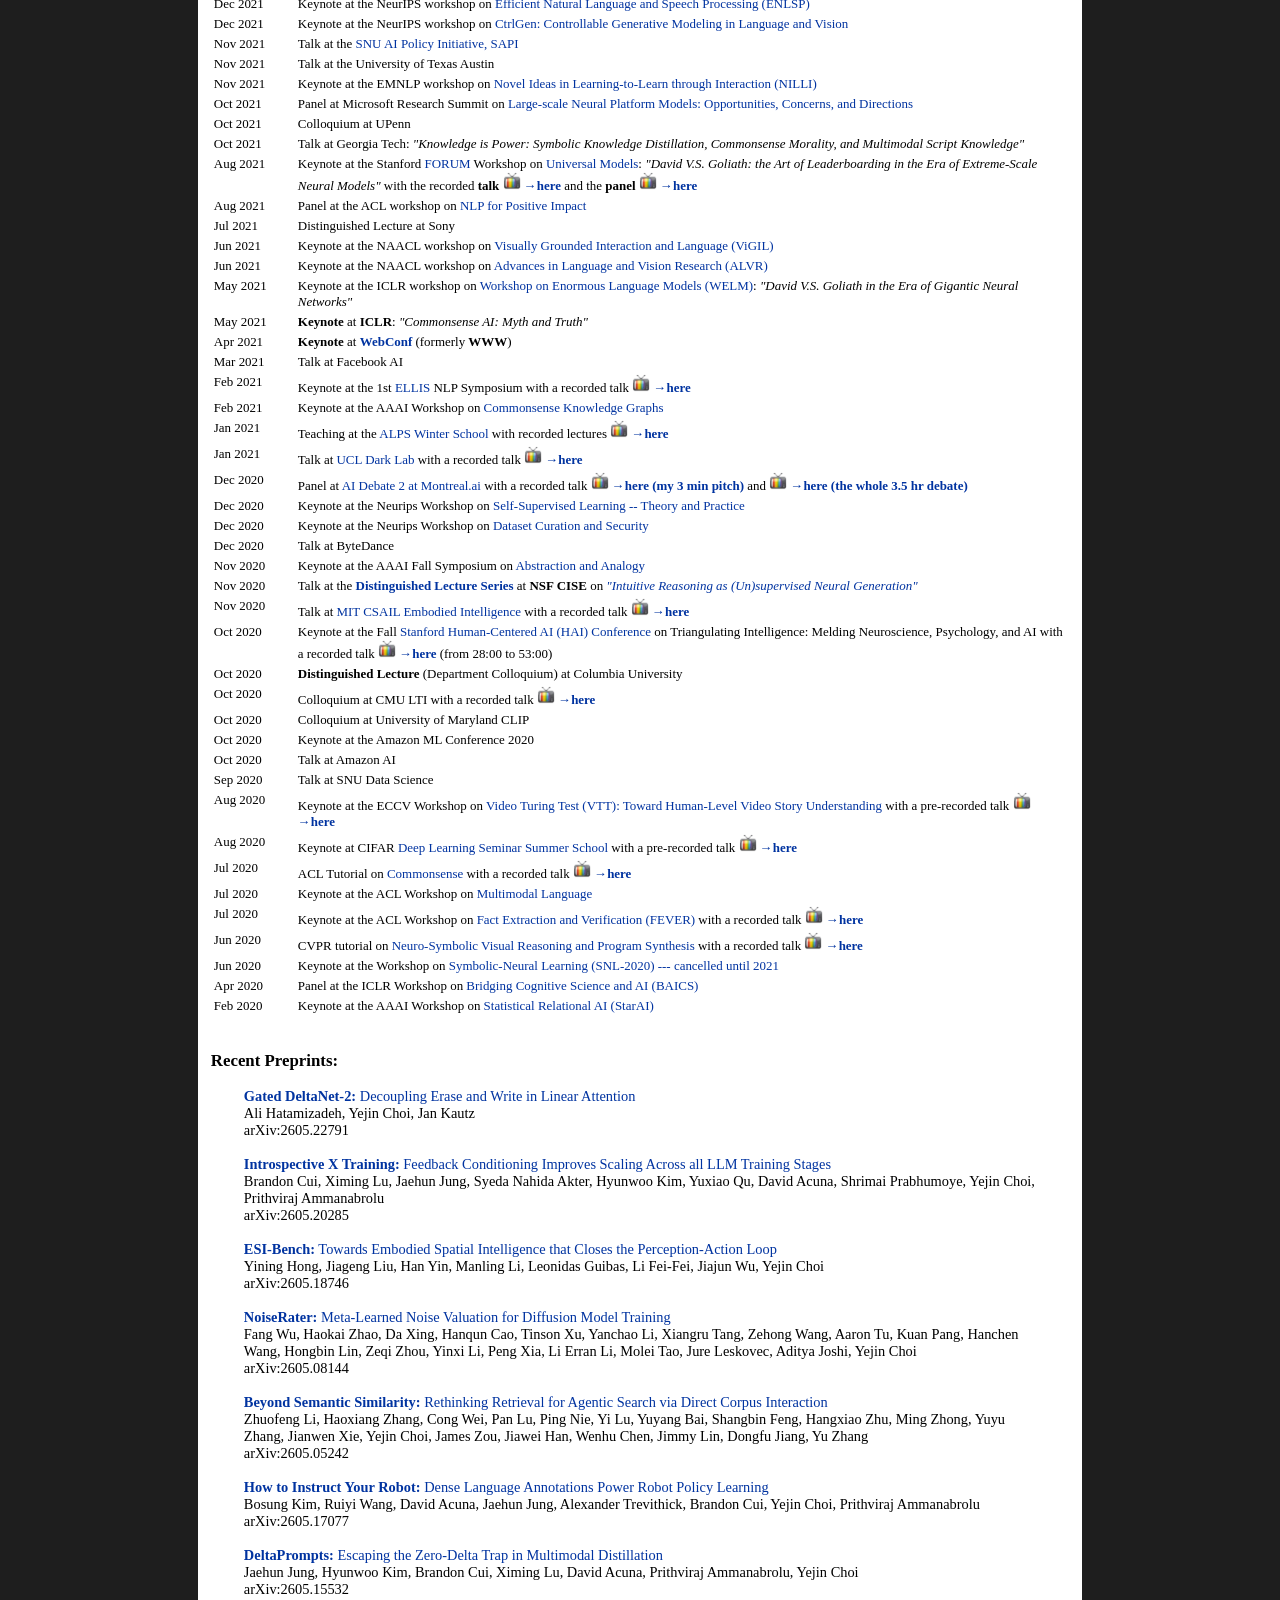
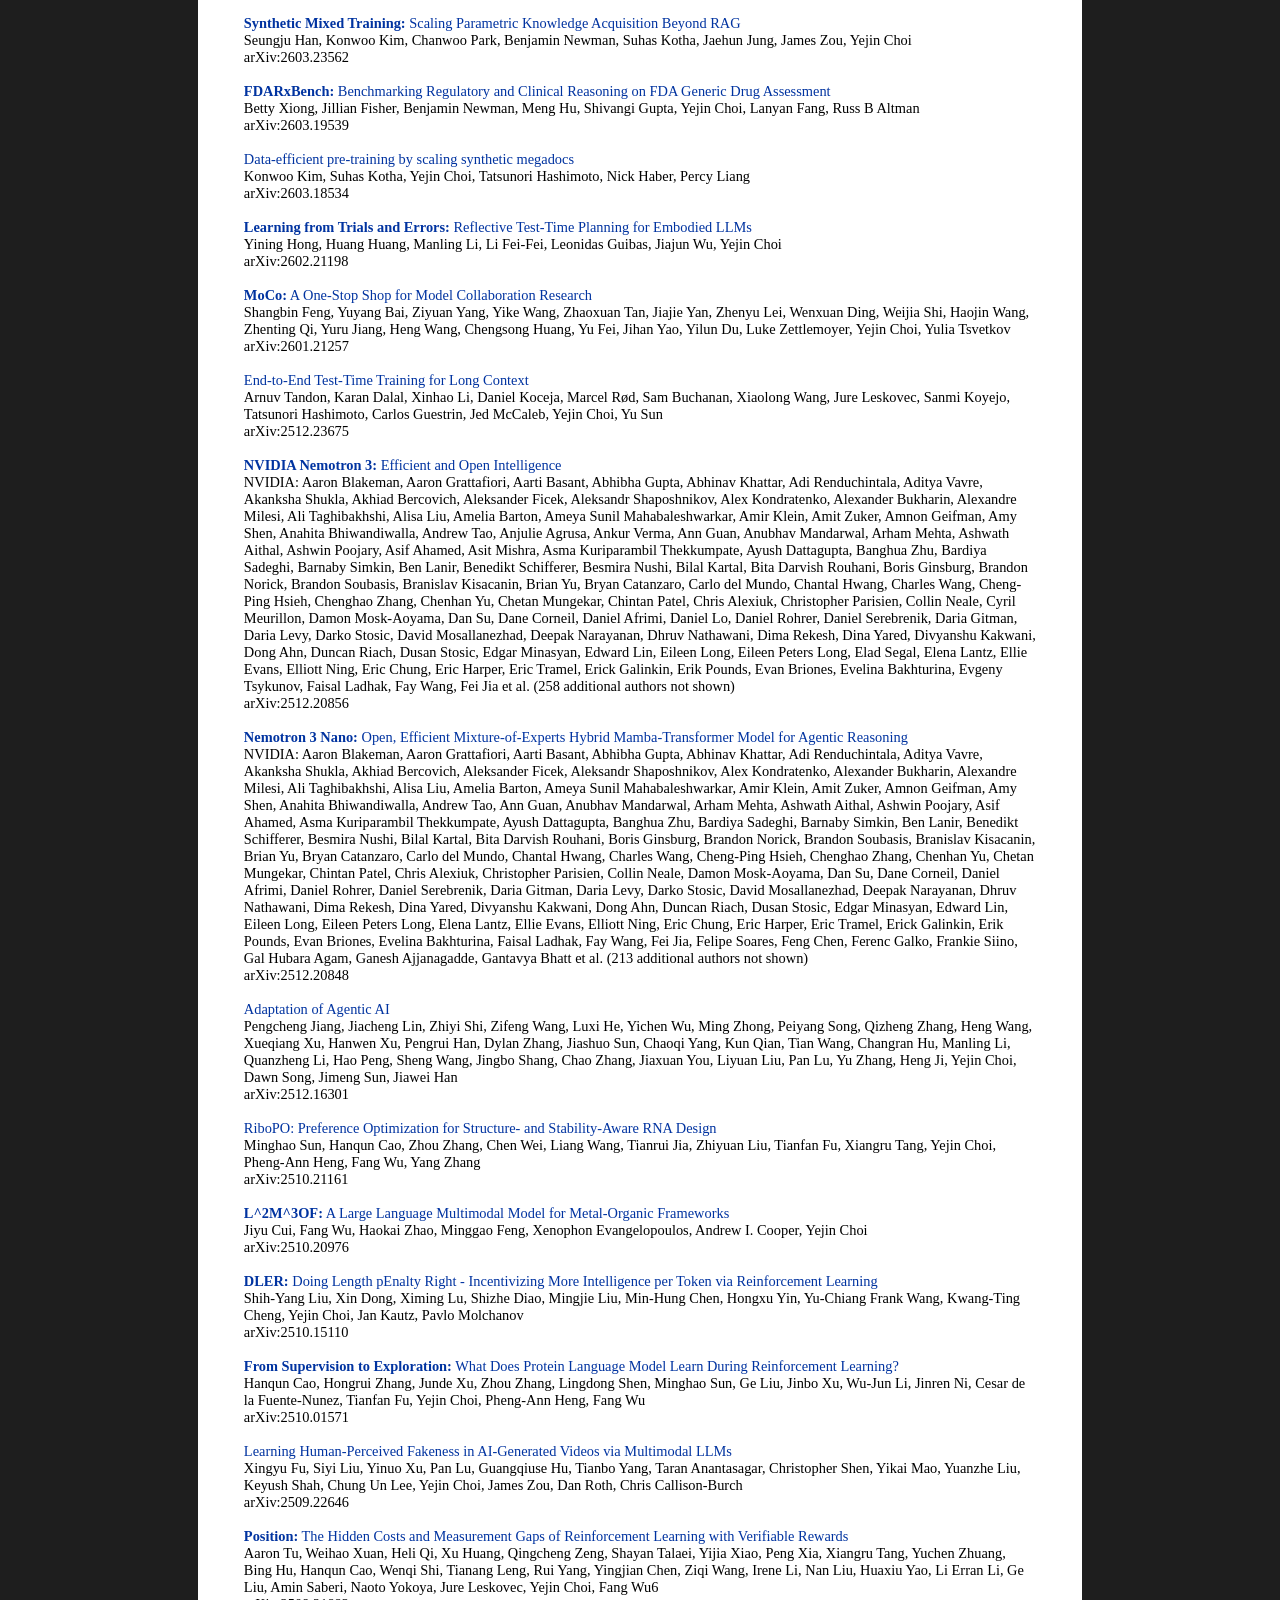
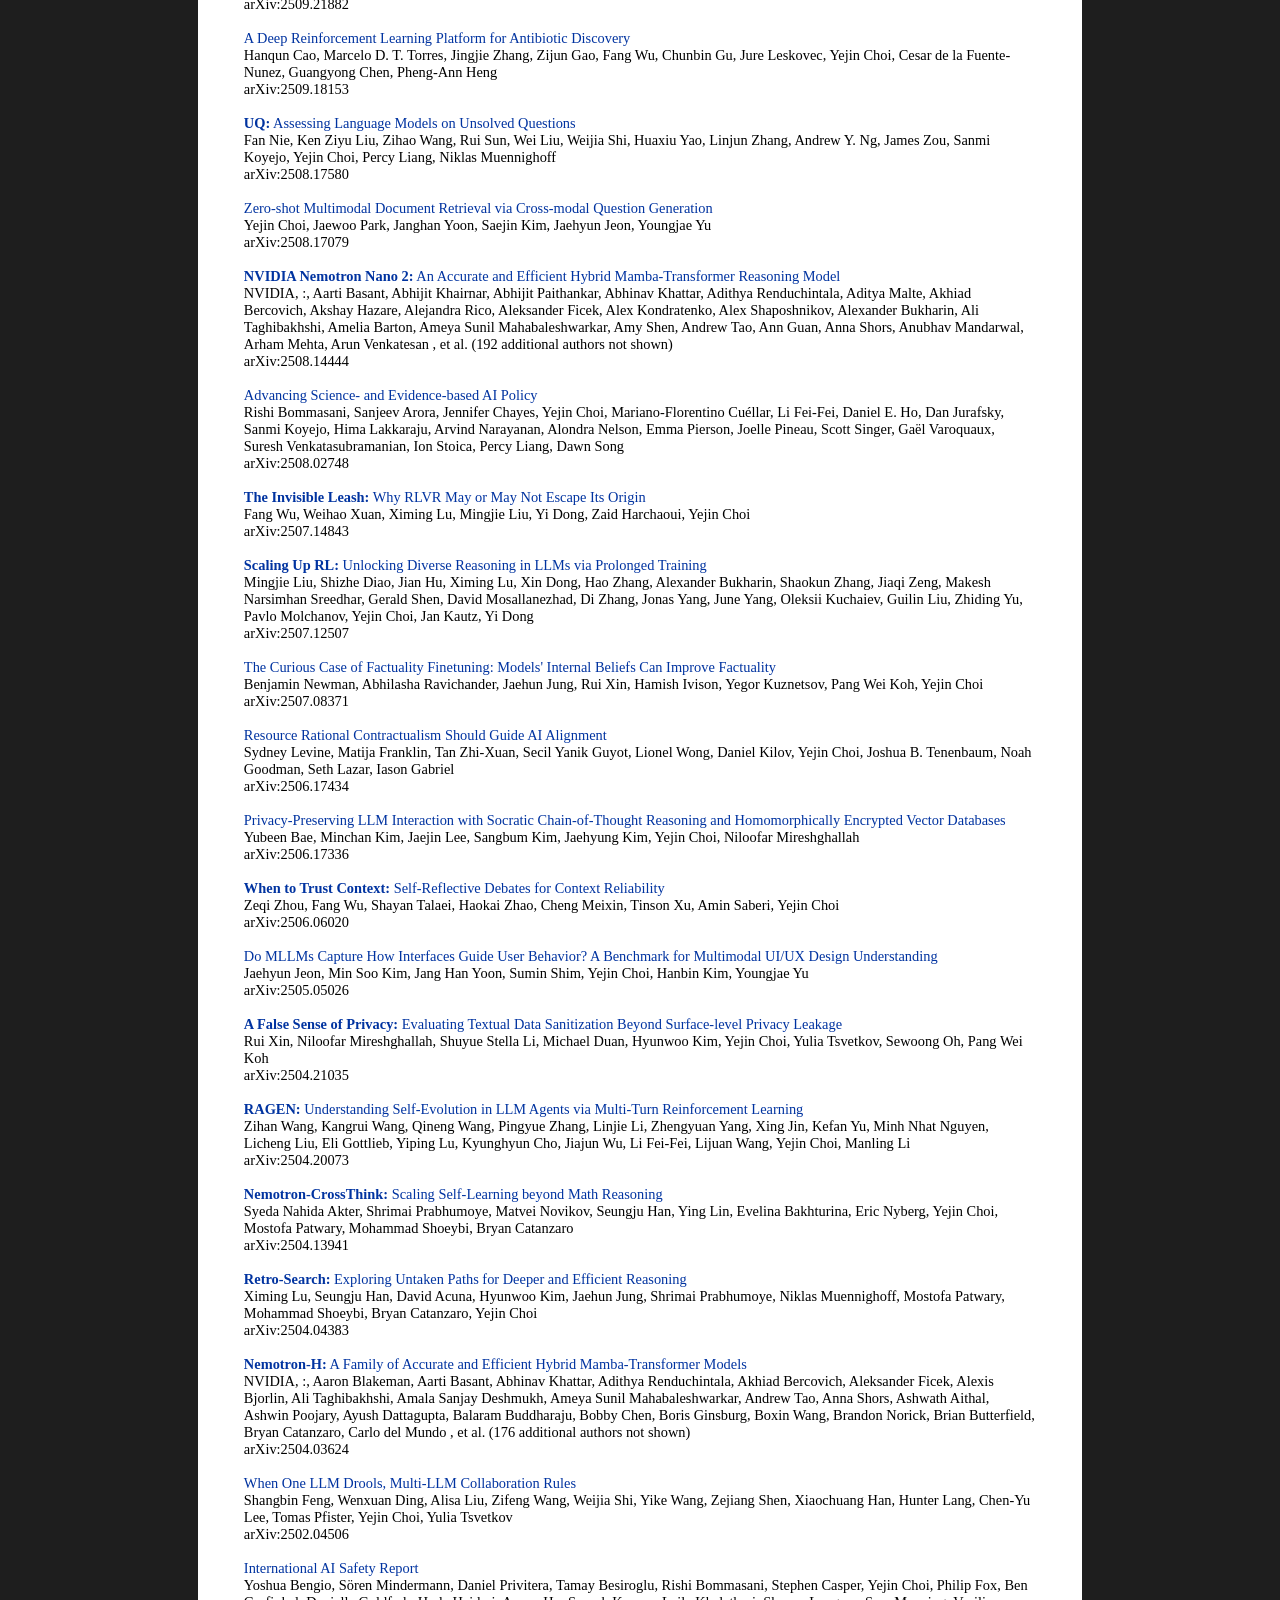
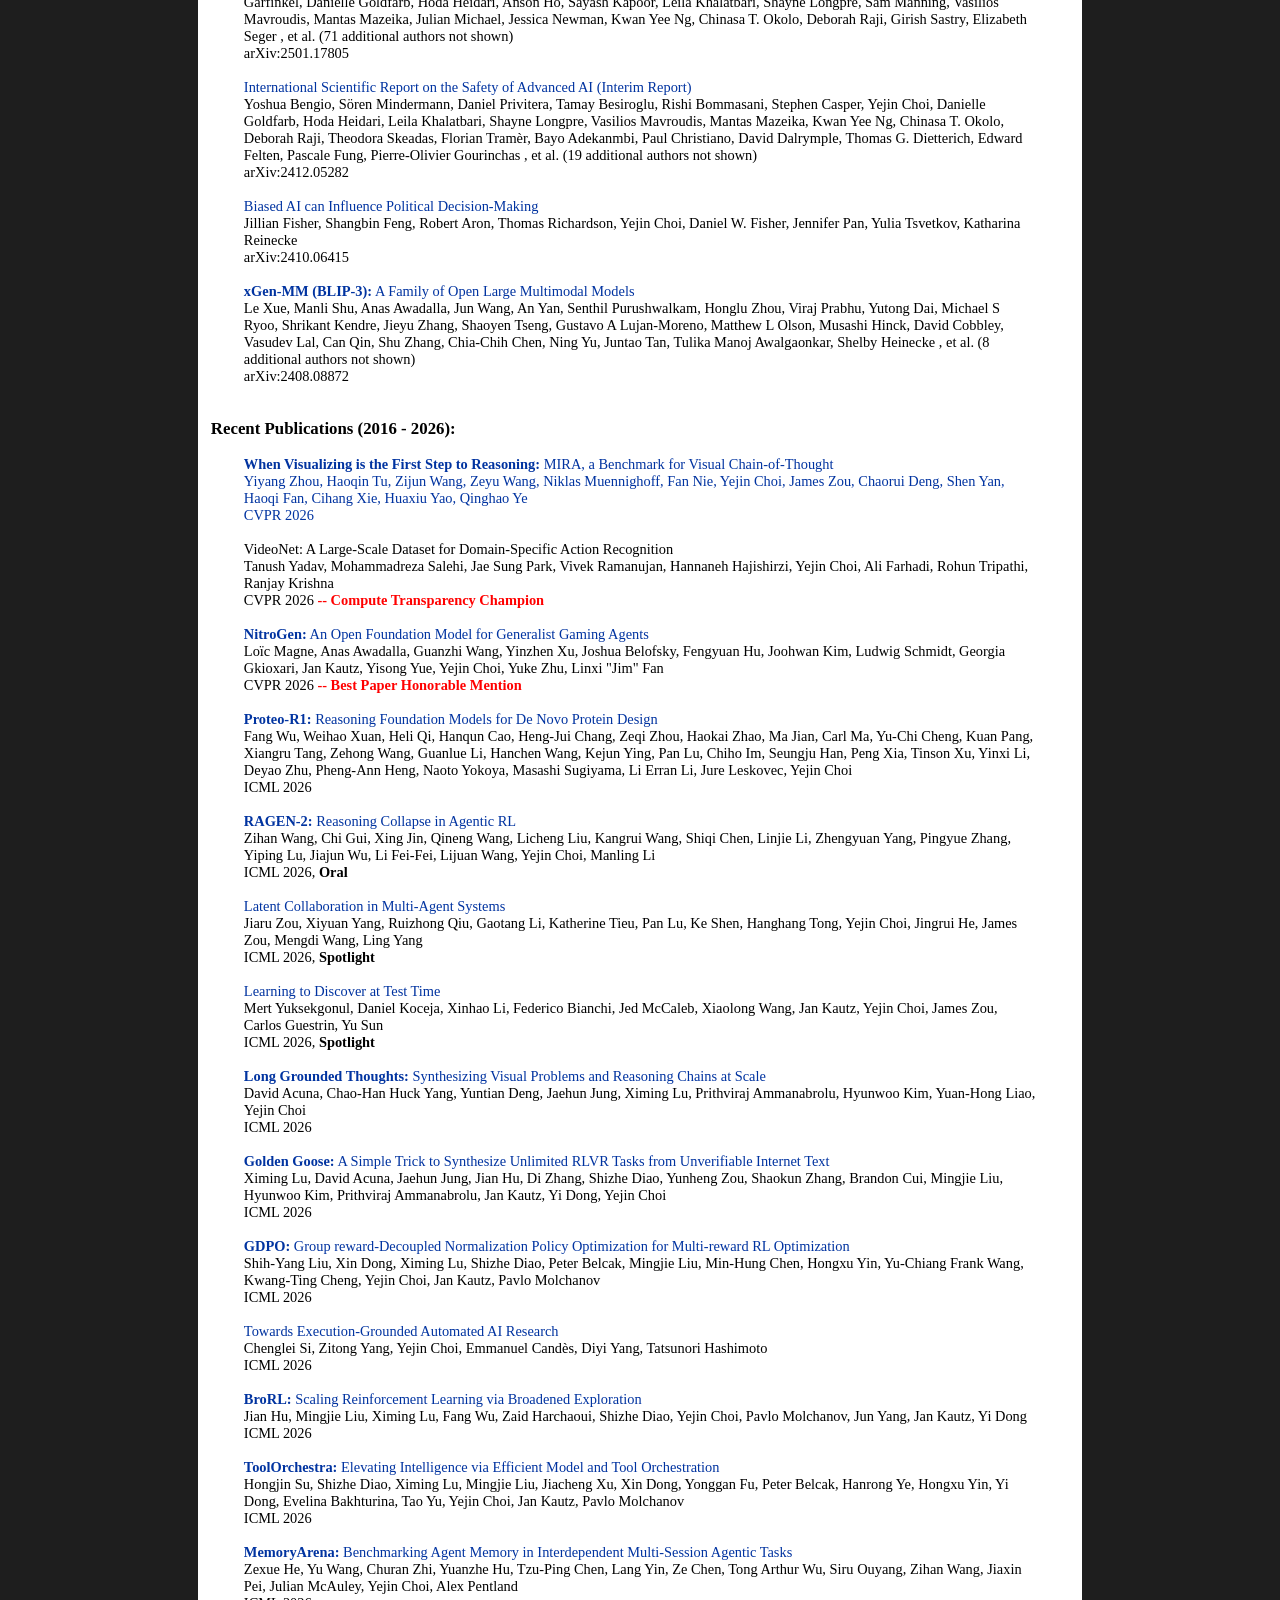
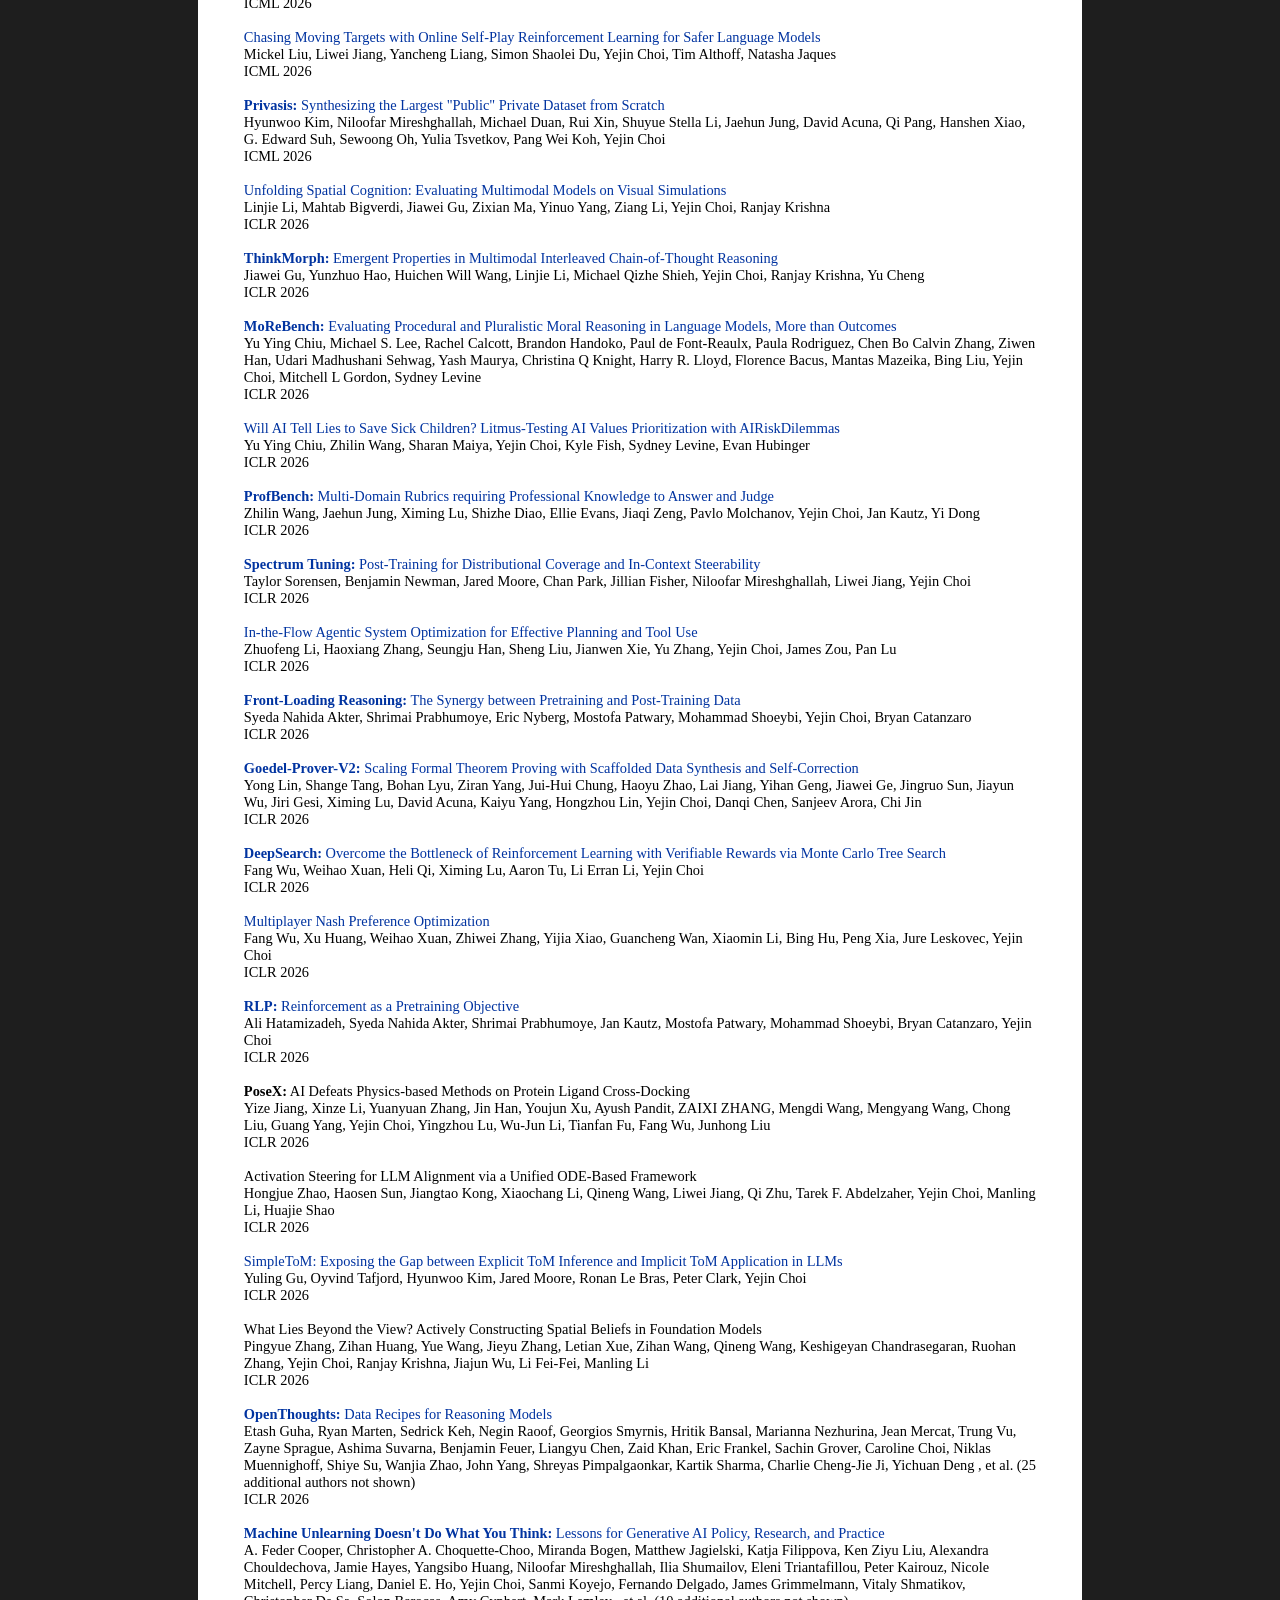
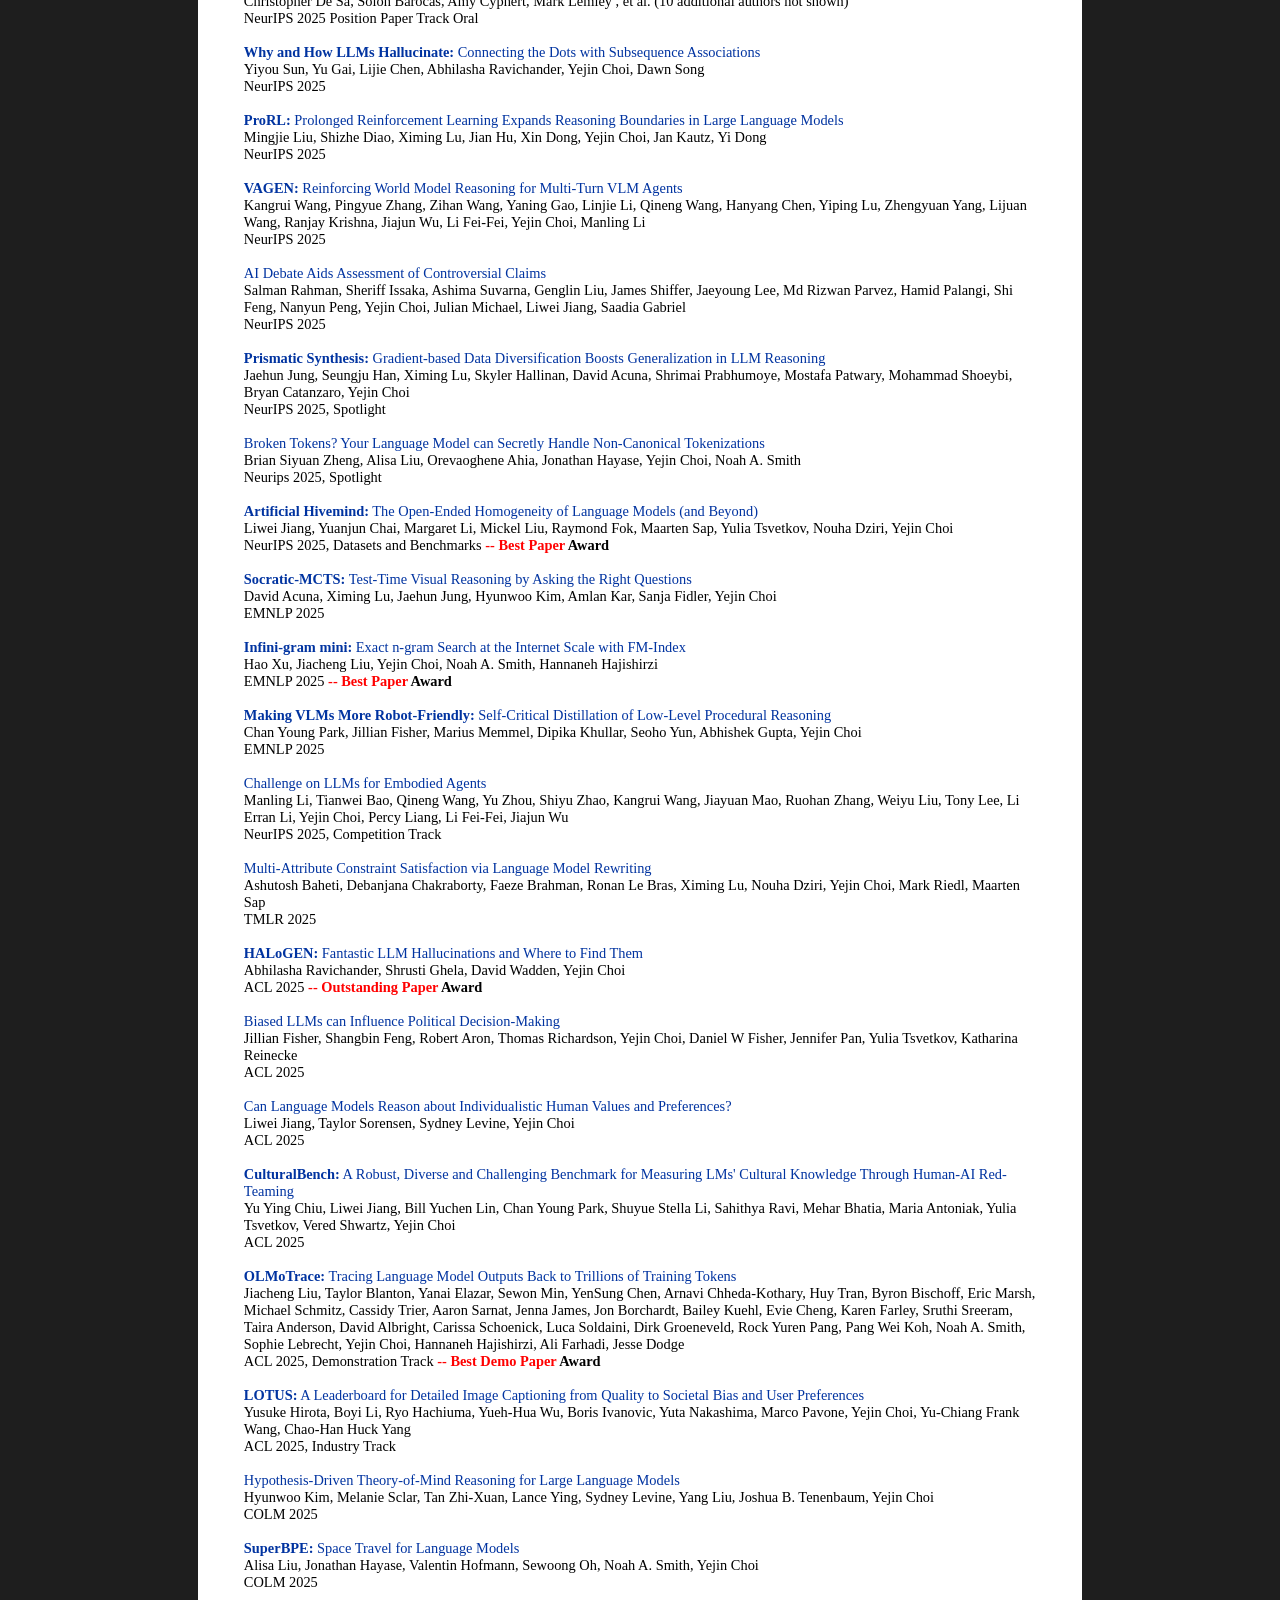
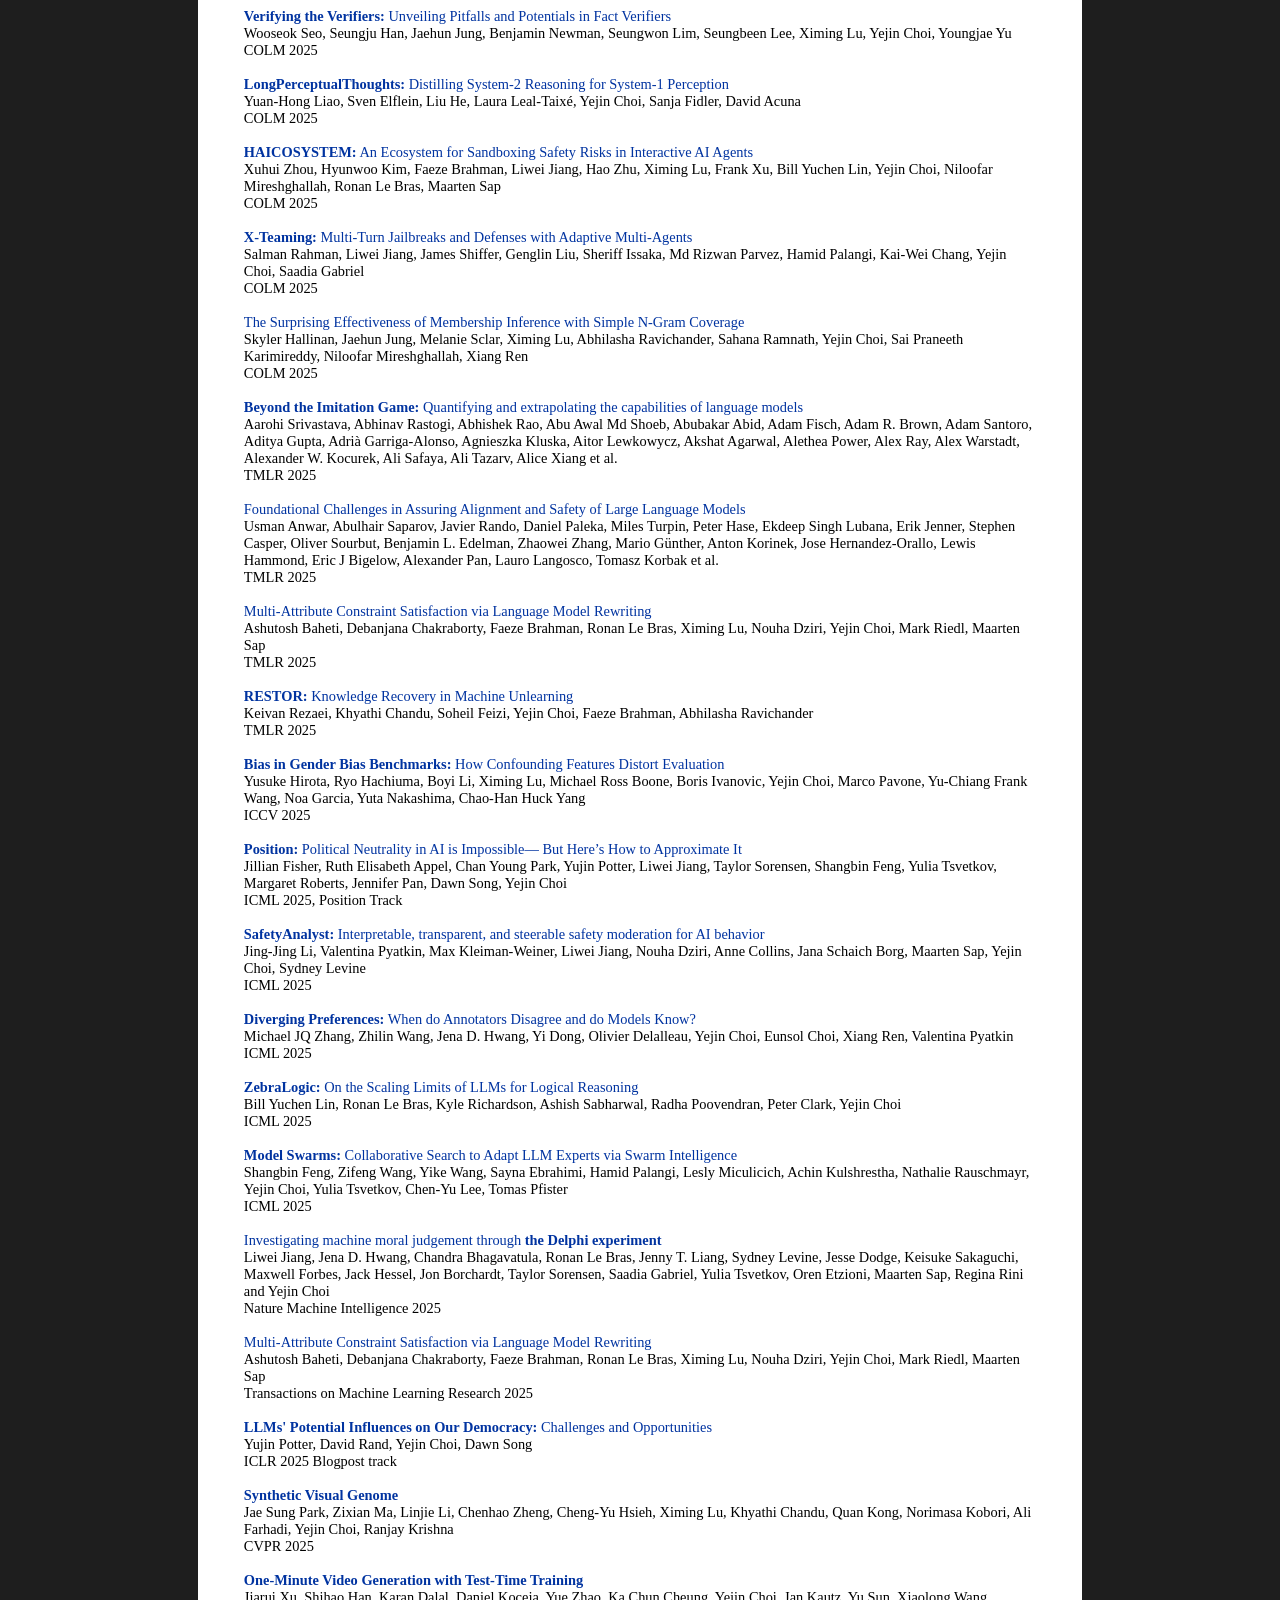
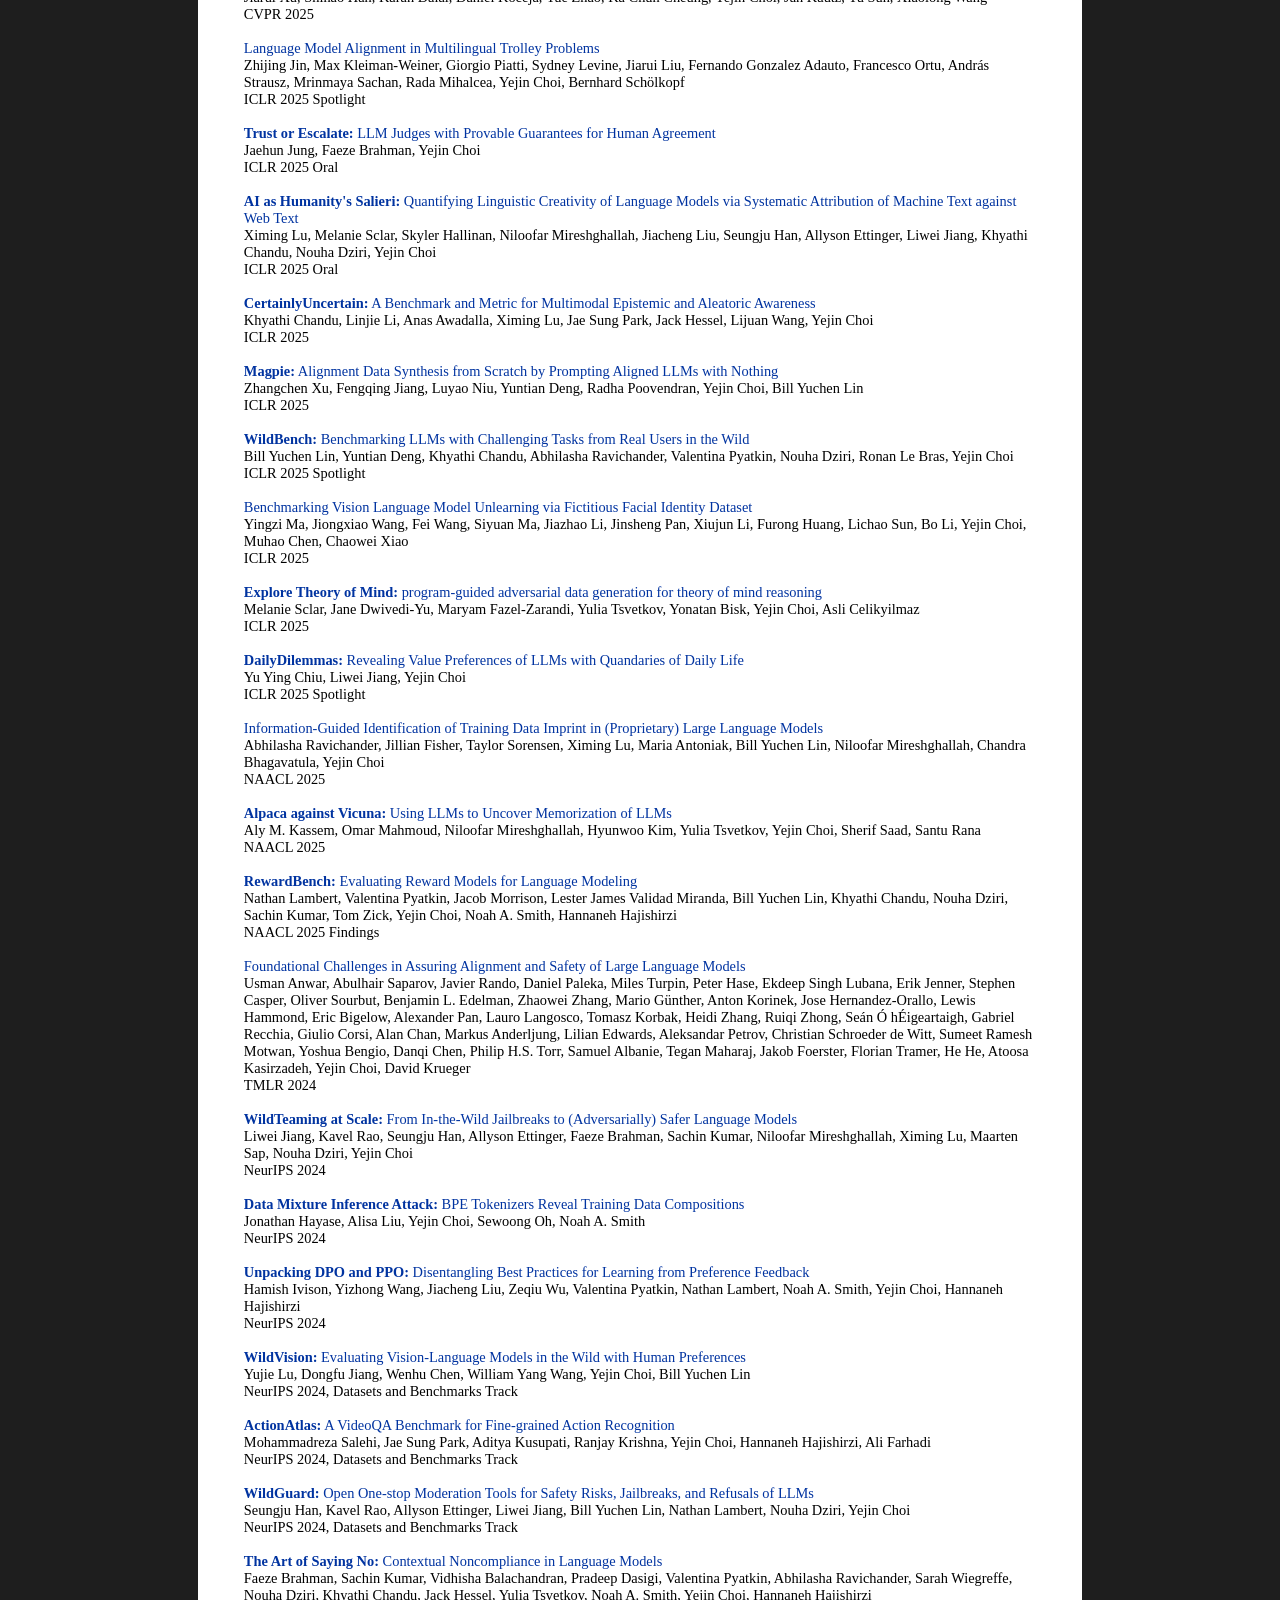
==== commit 334a5ffa: "update" ====
--- a/index.html
+++ b/index.html
@@ -110,48 +110,53 @@
 <h3>Awards:</h3> 
 Best/Outstanding Paper Awards:<br>
 &nbsp;&nbsp;&nbsp;&nbsp;
-- <font color="red"> Best Paper</font> <a href="">Award</a> at NeurIPS 2025 <br>
+- <font color="red"> Best Paper Honorable Mention</font> at <a href="https://arxiv.org/abs/2601.02427">CVPR 2026</a><br>
 &nbsp;&nbsp;&nbsp;&nbsp;
-- <font color="red"> Best Paper</font> <a href="">Award</a> at EMNLP 2025 <br>
+- <font color="red"> Best Paper</font> at <a href="https://blog.neurips.cc/2025/11/26/announcing-the-neurips-2025-best-paper-awards/">NeurIPS 2025</a> (Datasets &amp; Benchmarks Track)<br>
 &nbsp;&nbsp;&nbsp;&nbsp;
-- <font color="red"> Best Demo Paper</font> <a href="https://yejinc.github.io/">Award</a> at ACL 2025 <br>
+- <font color="red"> Best Paper</font> at <a href="https://2025.emnlp.org/program/awards/">EMNLP 2025</a><br>
 &nbsp;&nbsp;&nbsp;&nbsp;
-- <font color="red"> Outstanding Paper</font> <a href="https://yejinc.github.io/">Award</a> at ACL 2025 <br>
+- <font color="red"> Best Demo Paper</font> at <a href="https://2025.aclweb.org/program/awards/#best-demo">ACL 2025</a><br>
 &nbsp;&nbsp;&nbsp;&nbsp;
-- <font color="red"> Outstanding Paper</font> <a href="https://yejinc.github.io/">Award</a> at EMNLP 2023 <br> 
+- <font color="red"> Outstanding Paper</font> at <a href="https://2025.aclweb.org/program/awards/#outstanding-papers">ACL 2025</a><br>
 &nbsp;&nbsp;&nbsp;&nbsp;
-- <font color="red"> Best Paper</font> <a href="https://2023.aclweb.org/program/best_papers/">Award</a> at ACL 2023 <br> 
+- <font color="red"> Best Paper</font> at <a href="https://2023.aclweb.org/program/best_papers/">ACL 2023</a><br>
 &nbsp;&nbsp;&nbsp;&nbsp;
-- <font color="red"> Outstanding Paper</font> <a href="https://2023.aclweb.org/program/best_papers/">Award</a> at ACL 2023 <br> 
+- <font color="red"> Outstanding Paper</font> at <a href="https://2023.aclweb.org/program/best_papers/">ACL 2023</a><br>
 &nbsp;&nbsp;&nbsp;&nbsp;
-- <font color="red"> Outstanding Paper</font> Award at ICML 2022 <br> 
+- <font color="red"> Outstanding Paper</font> at <a href="https://2023.emnlp.org/program/best_papers/">EMNLP 2023</a><br>
 &nbsp;&nbsp;&nbsp;&nbsp;
-- <font color="red"> Best Paper</font> <a href="https://2022.naacl.org/blog/best-papers/">Award</a> at NAACL 2022 <br> 
+- <font color="red"> Best Paper</font> at <a href="https://2022.naacl.org/blog/best-papers/">NAACL 2022</a><br>
 &nbsp;&nbsp;&nbsp;&nbsp;
-- <font color="red"> Outstanding Paper</font> <a href="https://blog.neurips.cc/2021/11/30/announcing-the-neurips-2021-award-recipients/">Award</a> at NeurIPS 2021 <br>
+- <font color="red"> Outstanding Paper</font> at <a href="https://icml.cc/virtual/2022/awards_detail">ICML 2022</a><br>
 &nbsp;&nbsp;&nbsp;&nbsp;
-- <font color="red">Outstanding Paper</font> <a href="https://aaai.org/about-aaai/aaai-awards/aaai-conference-paper-awards-and-recognition/">Award</a> at AAAI 2020<br>  
+- <font color="red"> Outstanding Paper</font> at <a href="https://blog.neurips.cc/2021/11/30/announcing-the-neurips-2021-award-recipients/">NeurIPS 2021</a><br>
 &nbsp;&nbsp;&nbsp;&nbsp;
-- <font color="red"> Marr Prize</font>  <a href="https://www.thecvf.com/?page_id=413#ICCVBest"></a> at ICCV 2013 <br> 
+- <font color="red"> Outstanding Paper</font> at <a href="https://arxiv.org/abs/1907.10641">AAAI 2020</a><br>
+&nbsp;&nbsp;&nbsp;&nbsp;
+- <font color="red"> Marr Prize (Best Paper)</font> at <a href="https://www.cv-foundation.org/openaccess/content_iccv_2013/html/Ordonez_From_Large_Scale_2013_ICCV_paper.html">ICCV 2013</a><br>
 
 
 Test of Time:<br>
 &nbsp;&nbsp;&nbsp;&nbsp;
-- <font color="red"> Longuet Higgins</font> <a href="https://news.cs.washington.edu/2021/07/22/gray-sheep-golden-cows-and-everything-in-between-yejin-choi-earns-longuet-higgins-prize-in-computer-vision-for-enabling-more-precise-image-captions-via-natural-language-generation/">Prize</a> at CVPR 2021<br> 
+- <font color="red"> Longuet Higgins</font> <a href="https://news.cs.washington.edu/2021/07/22/gray-sheep-golden-cows-and-everything-in-between-yejin-choi-earns-longuet-higgins-prize-in-computer-vision-for-enabling-more-precise-image-captions-via-natural-language-generation/">Prize</a> at CVPR 2021<br>
 &nbsp;&nbsp;&nbsp;&nbsp;
-- <font color="red"> Test of Time</font> <a href="https://www.aclweb.org/portal/content/announcement-2021-acl-test-time-paper-award">Award</a> at ACL 2021 
-<!--- super fun acceptance speech <img src="tv-icon.png" width="18" align="bottom"> <a href="https://vimeo.com/583075696/3183411035#t=2h22m35s"><b>&#x2192here</b></a> 
+- <font color="red"> Test of Time</font> <a href="https://www.aclweb.org/portal/content/announcement-2021-acl-test-time-paper-award">Award</a> at ACL 2021<br>
+<!--- super fun acceptance speech <img src="tv-icon.png" width="18" align="bottom"> <a href="https://vimeo.com/583075696/3183411035#t=2h22m35s"><b>&#x2192here</b></a>
 -->
-<br>
-
 
 
 Finalists:<br>
 
 &nbsp;&nbsp;&nbsp;&nbsp;
-- <font color="red"> IROS RoboCup Best Paper </font>  <a href="https://www.iros2019.org/awards">Finalist</a> at IROS 2019 <br>
-&nbsp;&nbsp;&nbsp;&nbsp; 
-- <font color="red"> Best Paper</font>  <a href="https://acl2019.org/EN/nominations-for-acl-2019-best-paper-awards.xhtml.html">Nomination</a> at ACL 2019 <br> 
+- <font color="red"> Best Paper Nomination</font> at <a href="https://acl2019.org/EN/nominations-for-acl-2019-best-paper-awards.xhtml.html">ACL 2019</a><br>
+&nbsp;&nbsp;&nbsp;&nbsp;
+- <font color="red"> RoboCup Best Paper Finalist</font> at <a href="https://www.iros2019.org/awards">IROS 2019</a><br>
+
+
+Other Paper Recognition:<br>
+&nbsp;&nbsp;&nbsp;&nbsp;
+- <font color="red"> Compute Transparency Champion</font> at <a href="https://cvpr.thecvf.com/Conferences/2026/ComputeReporting">CVPR 2026</a> (Compute Reporting Initiative)<br> 
 
 
 <br>
@@ -204,6 +209,20 @@
 
 <tr>
   <td width="80" align="left" valign="top">
+Jun 2026
+</td>
+<td>
+<b>Keynote</b> at the <a href="https://aimi.stanford.edu/aimi26">Stanford AIMI Symposium</a>
+
+<tr>
+  <td width="80" align="left" valign="top">
+Jun 2026
+</td>
+<td>
+Talk at the <a href="https://ethicsinsociety.stanford.edu/events/conference-ethics-and-agentic-ai">Conference on Ethics and Agentic AI</a> at Stanford
+
+<tr>
+  <td width="80" align="left" valign="top">
 Apr 2026
 </td>
 <td>
@@ -258,7 +277,7 @@
 Oct 2025
 </td>
 <td>
-Oct 2025 Talk at Seoul National University  
+Talk at Seoul National University  
 
 <tr>
   <td width="80" align="left" valign="top">
@@ -640,15 +659,6 @@
 </td>
 <td>
 Talk at <a href="https://conferences.ted.com/conference/ted2023"><b>TED</b></a> with the recorded talk <img src="./tv-icon.png" width="18" align="bottom"><a href="https://www.ted.com/talks/yejin_choi_why_ai_is_incredibly_smart_and_shockingly_stupid/c">→here</a>
-</td>
-</tr>
-
-<tr>
-  <td width="80" align="left" valign="top">
-Mar 2023
-</td>
-<td>
-Talk at <a href="http://aifortigray.org/">AI For Tigray </a> --- cancelled
 </td>
 </tr>
 
@@ -1661,22 +1671,106 @@
 
 
 <ui>
-    <a href="https://arxiv.org/abs/2601.05242">
-      <b>GDPO:</b> Group reward-Decoupled Normalization Policy Optimization for Multi-reward RL Optimization</a>
+    <a href="https://doi.org/10.48550/arXiv.2605.22791">
+      <b>Gated DeltaNet-2:</b> Decoupling Erase and Write in Linear Attention</a>
       <br>
-      Shih-Yang Liu, Xin Dong, Ximing Lu, Shizhe Diao, Peter Belcak, Mingjie Liu, Min-Hung Chen, Hongxu Yin, Yu-Chiang Frank Wang, Kwang-Ting Cheng, Yejin Choi, Jan Kautz, Pavlo Molchanov<br>
-      arXiv:2601.05242<br>
+      Ali Hatamizadeh, Yejin Choi, Jan Kautz<br>
+      arXiv:2605.22791<br>
       <br>
     </ui>
 
-<ui>
-    <a href="https://arxiv.org/abs/2601.14525">
-    Towards Execution-Grounded Automated AI Research</a>
-    <br>
-    Chenglei Si, Zitong Yang, Yejin Choi, Emmanuel Candès, Diyi Yang, Tatsunori Hashimoto<br>
-    arXiv:2601.14525<br>
-    <br>
-  </ui>
+ <ui>
+    <a href="https://doi.org/10.48550/arXiv.2605.20285">
+      <b>Introspective X Training:</b> Feedback Conditioning Improves Scaling Across all LLM Training Stages</a>
+      <br>
+      Brandon Cui, Ximing Lu, Jaehun Jung, Syeda Nahida Akter, Hyunwoo Kim, Yuxiao Qu, David Acuna, Shrimai Prabhumoye, Yejin Choi, Prithviraj Ammanabrolu<br>
+      arXiv:2605.20285<br>
+      <br>
+    </ui>
+
+<ui>
+    <a href="https://doi.org/10.48550/arXiv.2605.18746">
+      <b>ESI-Bench:</b> Towards Embodied Spatial Intelligence that Closes the Perception-Action Loop</a>
+      <br>
+      Yining Hong, Jiageng Liu, Han Yin, Manling Li, Leonidas Guibas, Li Fei-Fei, Jiajun Wu, Yejin Choi<br>
+      arXiv:2605.18746<br>
+      <br>
+    </ui>
+
+  <ui>
+    <a href="https://doi.org/10.48550/arXiv.2605.08144">
+      <b>NoiseRater:</b> Meta-Learned Noise Valuation for Diffusion Model Training</a>
+      <br>
+      Fang Wu, Haokai Zhao, Da Xing, Hanqun Cao, Tinson Xu, Yanchao Li, Xiangru Tang, Zehong Wang, Aaron Tu, Kuan Pang, Hanchen Wang, Hongbin Lin, Zeqi Zhou, Yinxi Li, Peng Xia, Li Erran Li, Molei Tao, Jure Leskovec, Aditya Joshi, Yejin Choi<br>
+      arXiv:2605.08144<br>
+      <br>
+    </ui>
+
+ <ui>
+    <a href="https://doi.org/10.48550/arXiv.2605.05242">
+    <b>Beyond Semantic Similarity:</b> Rethinking Retrieval for Agentic Search via Direct Corpus Interaction</a>
+    <br>
+    Zhuofeng Li, Haoxiang Zhang, Cong Wei, Pan Lu, Ping Nie, Yi Lu, Yuyang Bai, Shangbin Feng, Hangxiao Zhu, Ming Zhong, Yuyu Zhang, Jianwen Xie, Yejin Choi, James Zou, Jiawei Han, Wenhu Chen, Jimmy Lin, Dongfu Jiang, Yu Zhang<br>
+    arXiv:2605.05242<br>
+    <br>
+    </ui>
+
+<ui>
+    <a href="https://doi.org/10.48550/arXiv.2605.17077">
+    <b>How to Instruct Your Robot:</b> Dense Language Annotations Power Robot Policy Learning</a>
+    <br>
+    Bosung Kim, Ruiyi Wang, David Acuna, Jaehun Jung, Alexander Trevithick, Brandon Cui, Yejin Choi, Prithviraj Ammanabrolu<br>
+    arXiv:2605.17077<br>
+    <br>
+  </ui>
+
+ <ui>
+    <a href="https://doi.org/10.48550/arXiv.2605.15532">
+      <b>DeltaPrompts:</b> Escaping the Zero-Delta Trap in Multimodal Distillation</a>
+      <br>
+      Jaehun Jung, Hyunwoo Kim, Brandon Cui, Ximing Lu, David Acuna, Prithviraj Ammanabrolu, Yejin Choi<br>
+      arXiv:2605.15532<br>
+      <br>
+    </ui>
+
+ <ui>
+    <a href="https://doi.org/10.48550/arXiv.2603.23562">
+    <b>Synthetic Mixed Training:</b> Scaling Parametric Knowledge Acquisition Beyond RAG</a>
+    <br>
+    Seungju Han, Konwoo Kim, Chanwoo Park, Benjamin Newman, Suhas Kotha, Jaehun Jung, James Zou, Yejin Choi<br>
+    arXiv:2603.23562<br>
+    <br>
+  </ui>
+
+  <ui>
+    <a href="https://doi.org/10.48550/arXiv.2603.19539">
+      <b>FDARxBench:</b> Benchmarking Regulatory and Clinical Reasoning on FDA Generic Drug Assessment</a>
+      <br>
+      Betty Xiong, Jillian Fisher, Benjamin Newman, Meng Hu, Shivangi Gupta, Yejin Choi, Lanyan Fang, Russ B Altman<br>
+      arXiv:2603.19539<br>
+      <br>
+    </ui>
+
+  <ui>
+    <a href="https://doi.org/10.48550/arXiv.2603.18534">
+    Data-efficient pre-training by scaling synthetic megadocs</a>
+    <br>
+    Konwoo Kim, Suhas Kotha, Yejin Choi, Tatsunori Hashimoto, Nick Haber, Percy Liang<br>
+    arXiv:2603.18534<br>
+    <br>
+  </ui>
+
+ <ui>
+    <a href="https://doi.org/10.48550/arXiv.2602.21198">
+      <b>Learning from Trials and Errors:</b> Reflective Test-Time Planning for Embodied LLMs</a>
+      <br>
+      Yining Hong, Huang Huang, Manling Li, Li Fei-Fei, Leonidas Guibas, Jiajun Wu, Yejin Choi<br>
+      arXiv:2602.21198<br>
+      <br>
+    </ui>
+
+ 
+
 
 <ui>
     <a href="https://arxiv.org/abs/2601.21257">
@@ -1687,42 +1781,10 @@
       <br>
     </ui>
 
-<ui>
-    <a href="https://arxiv.org/abs/2601.22975">
-      <b>Golden Goose:</b> A Simple Trick to Synthesize Unlimited RLVR Tasks from Unverifiable Internet Text</a>
-      <br>
-      Ximing Lu, David Acuna, Jaehun Jung, Jian Hu, Di Zhang, Shizhe Diao, Yunheng Zou, Shaokun Zhang, Brandon Cui, Mingjie Liu, Hyunwoo Kim, Prithviraj Ammanabrolu, Jan Kautz, Yi Dong, Yejin Choi<br>
-      arXiv:2601.22975<br>
-      <br>
-    </ui>
-
-<ui>
-    <a href="https://arxiv.org/abs/2602.03183"> 
-    <b>Privasis:</b> Synthesizing the Largest "Public" Private Dataset from Scratch</a>
-    <br>
-    Hyunwoo Kim, Niloofar Mireshghallah, Michael Duan, Rui Xin, Shuyue Stella Li, Jaehun Jung, David Acuna, Qi Pang, Hanshen Xiao, G. Edward Suh, Sewoong Oh, Yulia Tsvetkov, Pang Wei Koh, Yejin Choi<br>
-    arXiv:2602.03183<br>
-    <br>
-  </ui>
-
-<ui>
-    <a href="https://arxiv.org/abs/2601.16175">
-    Learning to Discover at Test Time</a>
-    <br>
-    Mert Yuksekgonul, Daniel Koceja, Xinhao Li, Federico Bianchi, Jed McCaleb, Xiaolong Wang, Jan Kautz, Yejin Choi, James Zou, Carlos Guestrin, Yu Sun<br>
-    arXiv:2601.16175<br>
-    <br>
-  </ui>
-
-  <ui>
-    <a href="https://arxiv.org/abs/2602.16313">
-    <b>MemoryArena:</b> Benchmarking Agent Memory in Interdependent Multi-Session Agentic Tasks</a>
-    <br>
-    Zexue He, Yu Wang, Churan Zhi, Yuanzhe Hu, Tzu-Ping Chen, Lang Yin, Ze Chen, Tong Arthur Wu, Siru Ouyang, Zihan Wang, Jiaxin Pei, Julian McAuley, Yejin Choi, Alex Pentland<br>
-    arXiv:2602.16313<br>
-    <br>
-  </ui>
- 
+
+
+
+   
 
 <ui>
     <a href="https://arxiv.org/abs/2512.23675">
@@ -1760,32 +1822,8 @@
      <br>
    </ui>
 
-   <ui>
-    <a href="https://arxiv.org/abs/2511.21689">
-    <b>ToolOrchestra:</b> Elevating Intelligence via Efficient Model and Tool Orchestration</a>
-    <br>
-    Hongjin Su, Shizhe Diao, Ximing Lu, Mingjie Liu, Jiacheng Xu, Xin Dong, Yonggan Fu, Peter Belcak, Hanrong Ye, Hongxu Yin, Yi Dong, Evelina Bakhturina, Tao Yu, Yejin Choi, Jan Kautz, Pavlo Molchanov<br>
-    arXiv:2511.21689<br>
-    <br>
-  </ui>
-  
-<ui>
-    <a href="https://arxiv.org/abs/2511.20639">
-    Latent Collaboration in Multi-Agent Systems</a>
-    <br>
-    Jiaru Zou, Xiyuan Yang, Ruizhong Qiu, Gaotang Li, Katherine Tieu, Pan Lu, Ke Shen, Hanghang Tong, Yejin Choi, Jingrui He, James Zou, Mengdi Wang, Ling Yang<br>
-    arXiv:2511.20639<br>
-    <br>
-  </ui>
-
-<ui>
-    <a href="https://arxiv.org/abs/2511.05705">
-    <b>Long Grounded Thoughts:</b> Distilling Compositional Visual Reasoning Chains at Scale</a>
-    <br>
-    David Acuna, Chao-Han Huck Yang, Yuntian Deng, Jaehun Jung, Ximing Lu, Prithviraj Ammanabrolu, Hyunwoo Kim, Yuan-Hong Liao, Yejin Choi<br>
-    arXiv:2511.05705<br>
-    <br>
-  </ui>
+     
+
 
    <ui>
     <a href="https://arxiv.org/abs/2510.21161">
@@ -1824,15 +1862,7 @@
   </ui>
 
 
-   <ui>
-    <a href="https://arxiv.org/abs/2510.01180">
-      <b>BroRL:</b> Scaling Reinforcement Learning via Broadened Exploration</a>
-<br>
-    Jian Hu, Mingjie Liu, Ximing Lu, Fang Wu, Zaid Harchaoui, Shizhe Diao, Yejin Choi, Pavlo Molchanov, Jun Yang, Jan Kautz, Yi Dong<br>
-    arXiv:2510.01180<br>
- <br>
-  </ui>
-  
+     
 
 <ui>
   <a href="https://arxiv.org/abs/2509.22646">
@@ -1953,16 +1983,7 @@
 <br>
   </ui>  
 
- <ui>
-  <a href="arXiv:2506.07468">
-    Chasing Moving Targets with Online Self-Play Reinforcement Learning for Safer Language Models
-</a>
-<br>
-  Mickel Liu, Liwei Jiang, Yancheng Liang, Simon Shaolei Du, Yejin Choi, Tim Althoff, Natasha Jaques<br>
-  arXiv:2506.07468<br>
-<br>
-  </ui>
-
+ 
   <ui>
     <a href="https://arxiv.org/abs/2506.06020">
       <b>When to Trust Context:</b> Self-Reflective Debates for Context Reliability
@@ -2113,7 +2134,7 @@
    VideoNet: A Large-Scale Dataset for Domain-Specific Action Recognition
    <br>
    Tanush Yadav, Mohammadreza Salehi, Jae Sung Park, Vivek Ramanujan, Hannaneh Hajishirzi, Yejin Choi, Ali Farhadi, Rohun Tripathi, Ranjay Krishna<br>
-   CVPR 2026<br>
+   CVPR 2026 <font color="red"> <b>-- Compute Transparency Champion </b></font><br>
    <br>
  </ui>
 
@@ -2122,9 +2143,127 @@
       <b>NitroGen:</b> An Open Foundation Model for Generalist Gaming Agents</a>
       <br>
       Loïc Magne, Anas Awadalla, Guanzhi Wang, Yinzhen Xu, Joshua Belofsky, Fengyuan Hu, Joohwan Kim, Ludwig Schmidt, Georgia Gkioxari, Jan Kautz, Yisong Yue, Yejin Choi, Yuke Zhu, Linxi "Jim" Fan<br>
-      CVPR 2026<br>
+      CVPR 2026 <font color="red"> <b>-- Best Paper Honorable Mention </b></font><br>
       <br>
     </ui>
+
+<ui>
+    <a href="https://doi.org/10.48550/arXiv.2605.02937">
+      <b>Proteo-R1:</b> Reasoning Foundation Models for De Novo Protein Design</a>
+      <br>
+      Fang Wu, Weihao Xuan, Heli Qi, Hanqun Cao, Heng-Jui Chang, Zeqi Zhou, Haokai Zhao, Ma Jian, Carl Ma, Yu-Chi Cheng, Kuan Pang, Xiangru Tang, Zehong Wang, Guanlue Li, Hanchen Wang, Kejun Ying, Pan Lu, Chiho Im, Seungju Han, Peng Xia, Tinson Xu, Yinxi Li, Deyao Zhu, Pheng-Ann Heng, Naoto Yokoya, Masashi Sugiyama, Li Erran Li, Jure Leskovec, Yejin Choi<br>
+      ICML 2026<br>
+      <br>
+    </ui>
+
+
+<ui>
+    <a href="https://arxiv.org/abs/2604.06268">
+    <b>RAGEN-2:</b> Reasoning Collapse in Agentic RL</a>
+    <br>
+    Zihan Wang, Chi Gui, Xing Jin, Qineng Wang, Licheng Liu, Kangrui Wang, Shiqi Chen, Linjie Li, Zhengyuan Yang, Pingyue Zhang, Yiping Lu, Jiajun Wu, Li Fei-Fei, Lijuan Wang, Yejin Choi, Manling Li<br>
+    ICML 2026, <b>Oral</b><br>
+    <br>
+  </ui>
+
+<ui>
+    <a href="https://arxiv.org/abs/2511.20639">
+    Latent Collaboration in Multi-Agent Systems</a>
+    <br>
+    Jiaru Zou, Xiyuan Yang, Ruizhong Qiu, Gaotang Li, Katherine Tieu, Pan Lu, Ke Shen, Hanghang Tong, Yejin Choi, Jingrui He, James Zou, Mengdi Wang, Ling Yang<br>
+    ICML 2026, <b>Spotlight</b><br>
+    <br>
+  </ui>
+
+<ui>
+    <a href="https://arxiv.org/abs/2601.16175">
+    Learning to Discover at Test Time</a>
+    <br>
+    Mert Yuksekgonul, Daniel Koceja, Xinhao Li, Federico Bianchi, Jed McCaleb, Xiaolong Wang, Jan Kautz, Yejin Choi, James Zou, Carlos Guestrin, Yu Sun<br>
+    ICML 2026, <b>Spotlight</b><br>
+    <br>
+  </ui>
+
+<ui>
+    <a href="https://arxiv.org/abs/2511.05705">
+    <b>Long Grounded Thoughts:</b> Synthesizing Visual Problems and Reasoning Chains at Scale</a>
+    <br>
+    David Acuna, Chao-Han Huck Yang, Yuntian Deng, Jaehun Jung, Ximing Lu, Prithviraj Ammanabrolu, Hyunwoo Kim, Yuan-Hong Liao, Yejin Choi<br>
+    ICML 2026<br>
+    <br>
+  </ui>
+
+<ui>
+    <a href="https://arxiv.org/abs/2601.22975">
+      <b>Golden Goose:</b> A Simple Trick to Synthesize Unlimited RLVR Tasks from Unverifiable Internet Text</a>
+      <br>
+      Ximing Lu, David Acuna, Jaehun Jung, Jian Hu, Di Zhang, Shizhe Diao, Yunheng Zou, Shaokun Zhang, Brandon Cui, Mingjie Liu, Hyunwoo Kim, Prithviraj Ammanabrolu, Jan Kautz, Yi Dong, Yejin Choi<br>
+      ICML 2026<br>
+      <br>
+    </ui>
+
+<ui>
+    <a href="https://arxiv.org/abs/2601.05242">
+      <b>GDPO:</b> Group reward-Decoupled Normalization Policy Optimization for Multi-reward RL Optimization</a>
+      <br>
+      Shih-Yang Liu, Xin Dong, Ximing Lu, Shizhe Diao, Peter Belcak, Mingjie Liu, Min-Hung Chen, Hongxu Yin, Yu-Chiang Frank Wang, Kwang-Ting Cheng, Yejin Choi, Jan Kautz, Pavlo Molchanov<br>
+      ICML 2026<br>
+      <br>
+    </ui>
+
+<ui>
+    <a href="https://arxiv.org/abs/2601.14525">
+    Towards Execution-Grounded Automated AI Research</a>
+    <br>
+    Chenglei Si, Zitong Yang, Yejin Choi, Emmanuel Candès, Diyi Yang, Tatsunori Hashimoto<br>
+    ICML 2026<br>
+    <br>
+  </ui>
+
+<ui>
+    <a href="https://arxiv.org/abs/2510.01180">
+      <b>BroRL:</b> Scaling Reinforcement Learning via Broadened Exploration</a>
+    <br>
+    Jian Hu, Mingjie Liu, Ximing Lu, Fang Wu, Zaid Harchaoui, Shizhe Diao, Yejin Choi, Pavlo Molchanov, Jun Yang, Jan Kautz, Yi Dong<br>
+    ICML 2026<br>
+    <br>
+  </ui>
+
+<ui>
+    <a href="https://arxiv.org/abs/2511.21689">
+    <b>ToolOrchestra:</b> Elevating Intelligence via Efficient Model and Tool Orchestration</a>
+    <br>
+    Hongjin Su, Shizhe Diao, Ximing Lu, Mingjie Liu, Jiacheng Xu, Xin Dong, Yonggan Fu, Peter Belcak, Hanrong Ye, Hongxu Yin, Yi Dong, Evelina Bakhturina, Tao Yu, Yejin Choi, Jan Kautz, Pavlo Molchanov<br>
+    ICML 2026<br>
+    <br>
+  </ui>
+
+<ui>
+    <a href="https://arxiv.org/abs/2602.16313">
+    <b>MemoryArena:</b> Benchmarking Agent Memory in Interdependent Multi-Session Agentic Tasks</a>
+    <br>
+    Zexue He, Yu Wang, Churan Zhi, Yuanzhe Hu, Tzu-Ping Chen, Lang Yin, Ze Chen, Tong Arthur Wu, Siru Ouyang, Zihan Wang, Jiaxin Pei, Julian McAuley, Yejin Choi, Alex Pentland<br>
+    ICML 2026<br>
+    <br>
+  </ui>
+
+<ui>
+    <a href="https://arxiv.org/abs/2506.07468">
+    Chasing Moving Targets with Online Self-Play Reinforcement Learning for Safer Language Models</a>
+    <br>
+    Mickel Liu, Liwei Jiang, Yancheng Liang, Simon Shaolei Du, Yejin Choi, Tim Althoff, Natasha Jaques<br>
+    ICML 2026<br>
+    <br>
+  </ui>
+
+<ui>
+    <a href="https://arxiv.org/abs/2602.03183">
+    <b>Privasis:</b> Synthesizing the Largest "Public" Private Dataset from Scratch</a>
+    <br>
+    Hyunwoo Kim, Niloofar Mireshghallah, Michael Duan, Rui Xin, Shuyue Stella Li, Jaehun Jung, David Acuna, Qi Pang, Hanshen Xiao, G. Edward Suh, Sewoong Oh, Yulia Tsvetkov, Pang Wei Koh, Yejin Choi<br>
+    ICML 2026<br>
+    <br>
+  </ui>
 
 
      <ui>
@@ -4902,28 +5041,6 @@
 
 PhD:  <br>
 
-      &nbsp;&nbsp;&nbsp;&nbsp;&nbsp;&nbsp;
-<a href="https://liweijiang.me/">
-Liwei Jiang</a>
-<br>
-
-    &nbsp;&nbsp;&nbsp;&nbsp;&nbsp;&nbsp;
-<a href="https://alisawuffles.github.io/">
-Alisa Liu</a> - co-advised with <a href="http://www.cs.cmu.edu/~nasmith/">Noah Smith</a>
-<br>
-
-    &nbsp;&nbsp;&nbsp;&nbsp;&nbsp;&nbsp;
-<a href="https://msclar.github.io/">
-Melanie Sclar</a> - co-advised with <a href="http://www.cs.cmu.edu/~ytsvetko/">Yulia Tsvetkov</a><br>
-
-    &nbsp;&nbsp;&nbsp;&nbsp;&nbsp;&nbsp;
-<a href="https://jaehunjung.com/">
-Jaehun Jung</a> 
-
-<br> 
-
-&nbsp;&nbsp;&nbsp;&nbsp;&nbsp;&nbsp;
-<a href="https://gloriaximinglu.github.io/">Ximing (Gloria) Lu </a><br>
 
 &nbsp;&nbsp;&nbsp;&nbsp;&nbsp;&nbsp;
 <a href="https://www.microsoft.com/en-us/research/people/linjli/">Linjie (Lidsey) Li</a> - co-advised with <a href="https://ranjaykrishna.com/index.html">Ranjay Krishna</a><br>
@@ -5020,18 +5137,33 @@
 PhD:<br>
 
 &nbsp;&nbsp;&nbsp;&nbsp;&nbsp;&nbsp;
+<a href="https://liweijiang.me/">Liwei Jiang (-&gt; Assistant Professor at UC Irvine after a gap year at NVIDIA)</a><br>
+
+&nbsp;&nbsp;&nbsp;&nbsp;&nbsp;&nbsp;
+<a href="https://alisawuffles.github.io/">Alisa Liu (-&gt; OpenAI)</a><br>
+
+&nbsp;&nbsp;&nbsp;&nbsp;&nbsp;&nbsp;
+<a href="https://msclar.github.io/">Melanie Sclar (-&gt; Meta)</a><br>
+
+&nbsp;&nbsp;&nbsp;&nbsp;&nbsp;&nbsp;
+<a href="https://jaehunjung.com/">Jaehun Jung (-&gt; a stealth start-up)</a><br>
+
+&nbsp;&nbsp;&nbsp;&nbsp;&nbsp;&nbsp;
+<a href="https://gloriaximinglu.github.io/">Ximing (Gloria) Lu (-&gt; a stealth start-up)</a><br>
+
+&nbsp;&nbsp;&nbsp;&nbsp;&nbsp;&nbsp;
 <a href="https://etash.me/">Etash Guha (-> Anthropic)</a><br>
 
 &nbsp;&nbsp;&nbsp;&nbsp;&nbsp;&nbsp;
 <a href="https://tsor13.github.io/">
-Taylor Sorensen (-> Humans&)</a><br>
+Taylor Sorensen (-> Anthropic)</a><br>
 
 &nbsp;&nbsp;&nbsp;&nbsp;&nbsp;&nbsp;
 <a href="https://anas-awadalla.streamlit.app/"> Anas Awadalla (-> Anthropic)</a> <br>
 
     &nbsp;&nbsp;&nbsp;&nbsp;&nbsp;&nbsp;
 <a href="https://jfisher52.github.io/">
-Jillian Fisher (-> TBD)</a> 
+Jillian Fisher (-&gt; Postdoc at Stanford)</a> 
 <br>
 
 
@@ -5153,7 +5285,7 @@
 
 <h3>Short Bio:</h3>
 <ul><ui>
-Yejin Choi is the Dieter Schwarz Foundation Professor and Senior Fellow at Stanford's Computer Science and Institute for Human-Centered AI (HAI). She is a MacArthur Fellow, AI2050 Senior Fellow, and named to Time100 Most Influential People in AI (2023, 2025). Choi has received 2 Test-of-Time Awards and 10 Best/Outstanding Paper Awards at top AI conferences including ACL, ICML, NeurIPS, ICCV, CVPR, and AAAI. She was a main stage speaker at TED 2023 and has delivered keynotes at several AI conferences including NeurIPS, ICLR, CVPR, ACL, AAAI, MLSys, VLDB, and WebConf. She has also won the Borg Early Career Award (BECA) in 2018, the inaugural Alexa Prize Challenge in 2017, and IEEE AI’s 10 to Watch in 2016. Her research focuses on democratizing generative AI through smaller yet powerful language models, scaling intelligence via smarter algorithms, alternative training recipes of language models, pluralistic alignment, and AI for science and social good. She consults at NVIDIA, and was was previously Professor at UW and Senior Director at AI2. She received her Ph.D. in Computer Science at Cornell University and BS in Computer Engineering at Seoul National University in Korea.
+Yejin Choi is the Dieter Schwarz Foundation Professor of Computer Science at Stanford University and a Senior Fellow at the Stanford Institute for Human-Centered AI (HAI). She is a MacArthur Fellow and AI2050 Senior Fellow, and was named to the TIME100 Most Influential People in AI in 2023 and 2025. Her work has earned 2 Test-of-Time Awards and 12 Best/Outstanding Paper Awards at top AI venues including ACL, EMNLP, NAACL, ICML, NeurIPS, ICCV, CVPR, and AAAI. Beyond a main-stage talk at TED 2023, she has delivered keynotes at NeurIPS, ICLR, CVPR, ACL, AAAI, MLSys, VLDB, and WebConf, and has received the Borg Early Career Award (BECA, 2018), the inaugural Alexa Prize (2017), and IEEE AI’s 10 to Watch (2016). Her research centers on democratizing generative AI — building smaller yet powerful language models, scaling intelligence through smarter algorithms and alternative training recipes, pluralistic alignment, and AI for science and social good. She was previously a Senior Research Director and Distinguished Research Scientist at NVIDIA, a Professor at the University of Washington, and a Senior Director at AI2. She holds a Ph.D. in Computer Science from Cornell University and a B.S. in Computer Engineering from Seoul National University.
 </ui></ul>
 
 <h3>Personal:</h3>
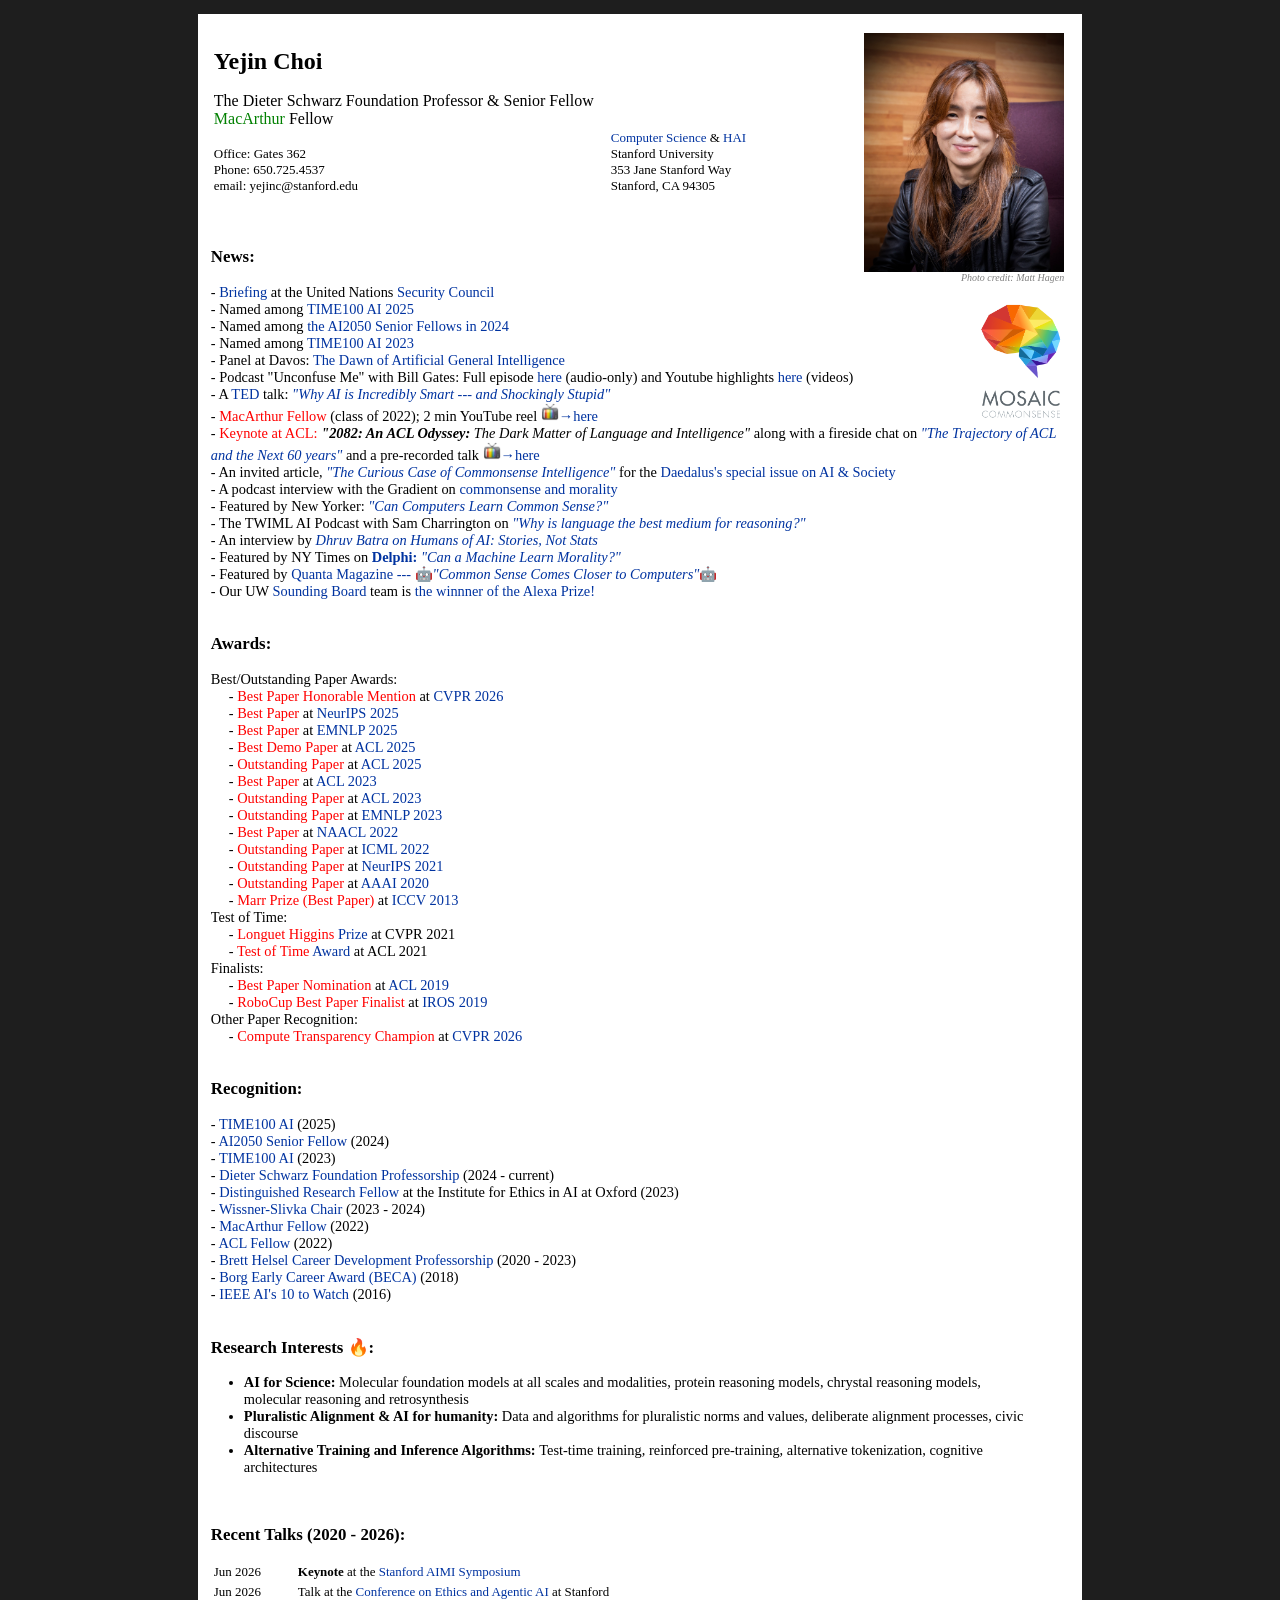
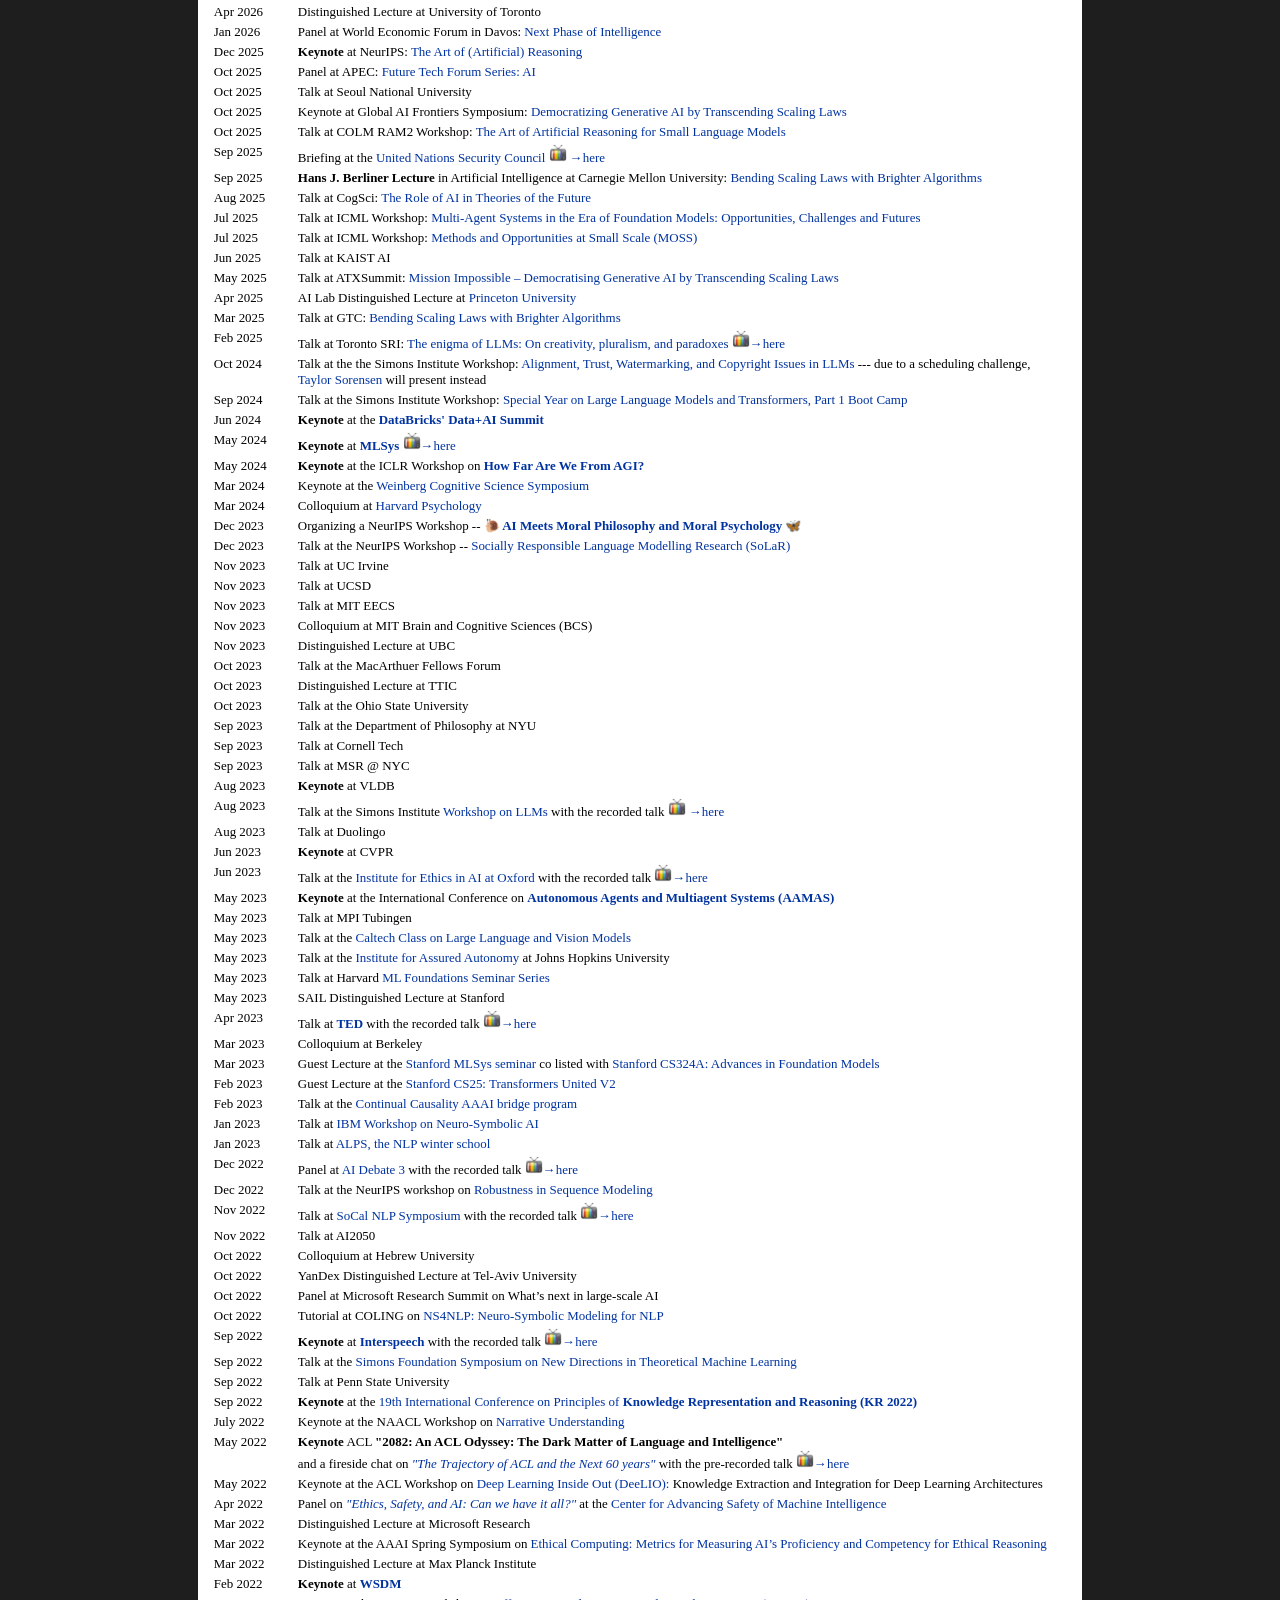
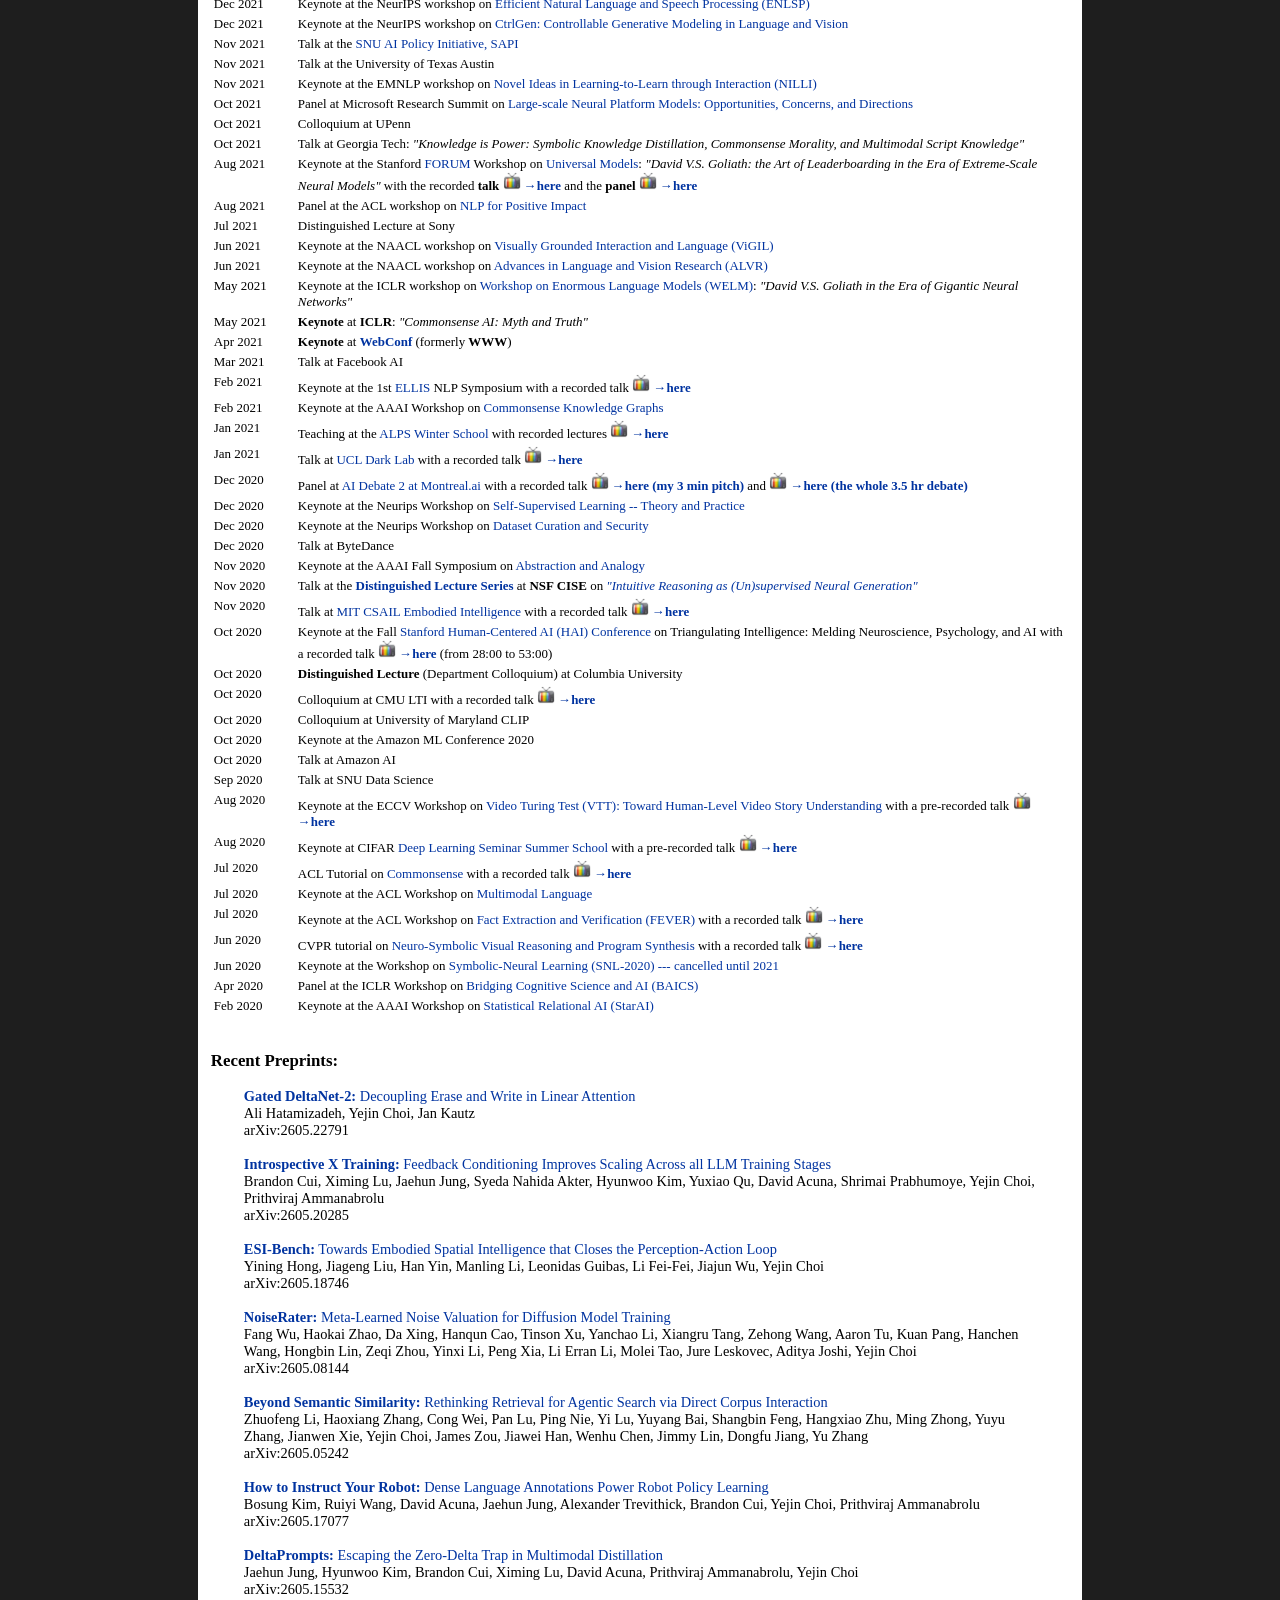
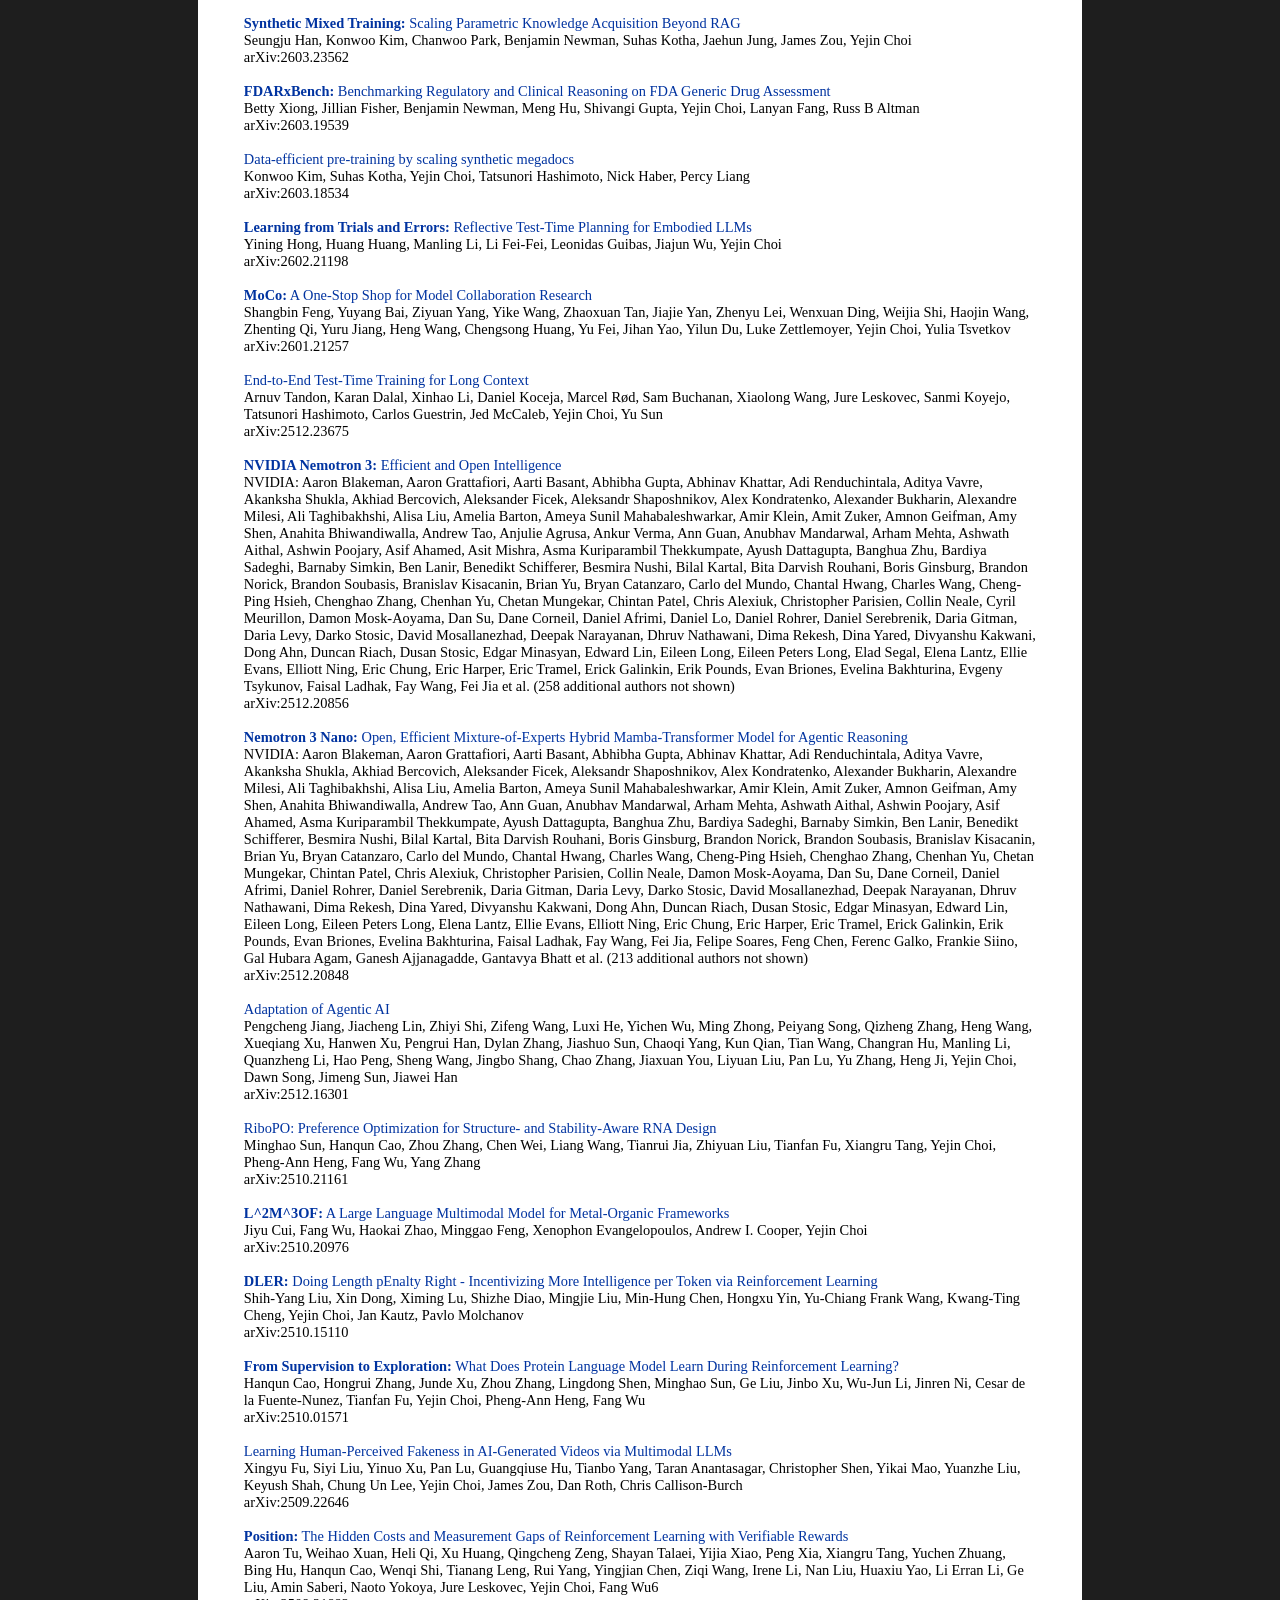
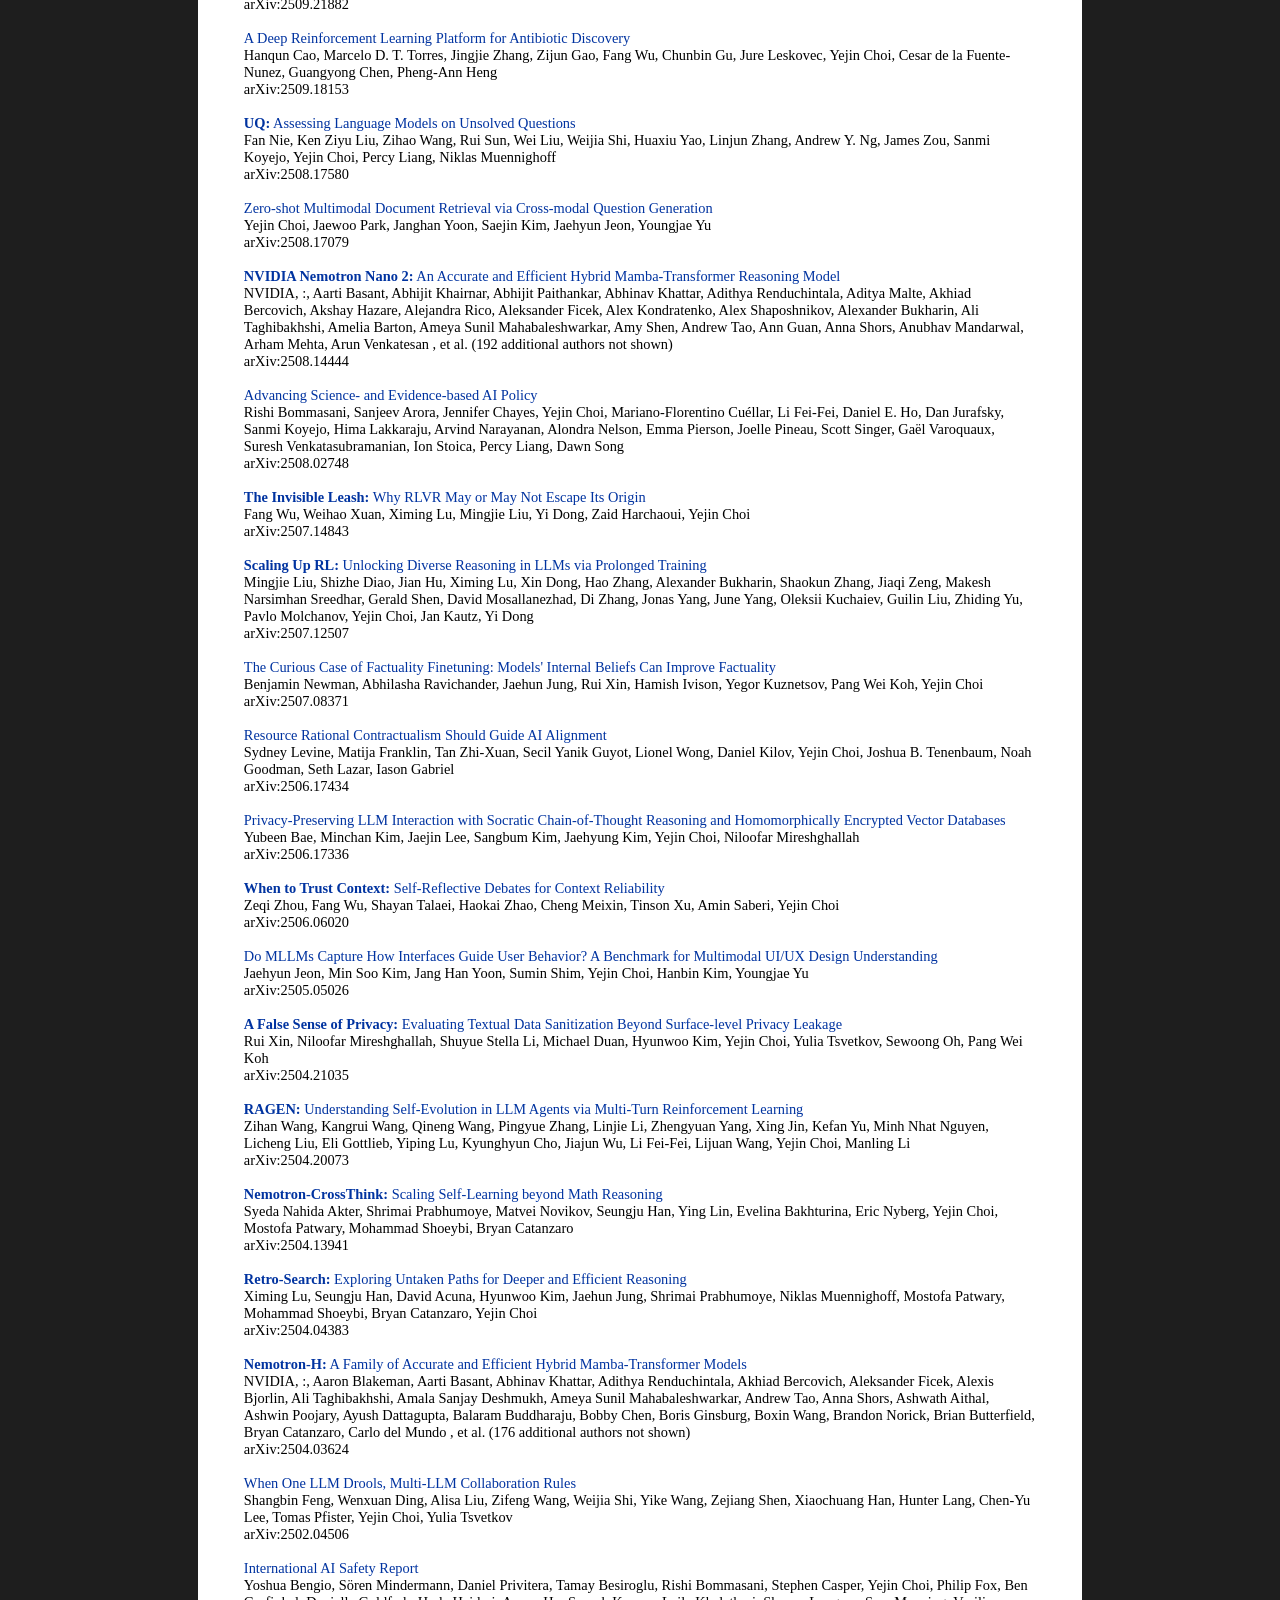
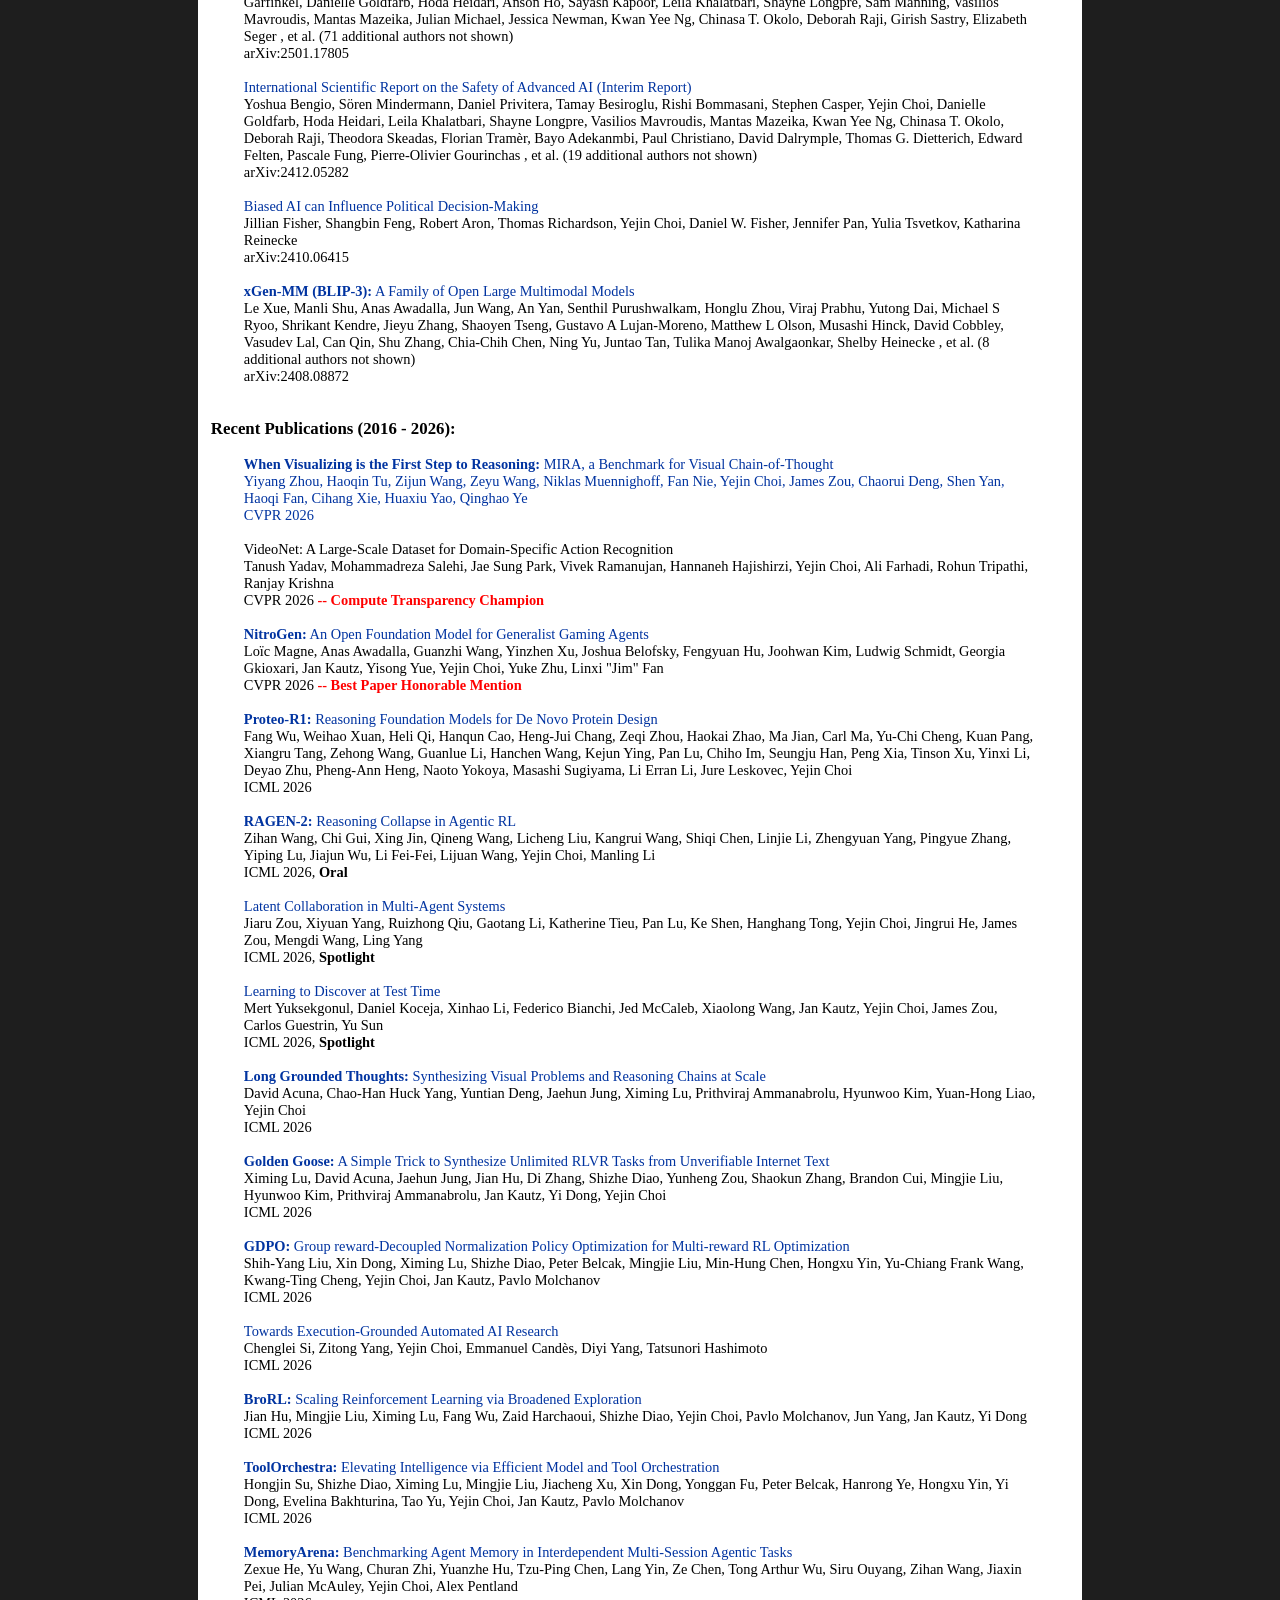
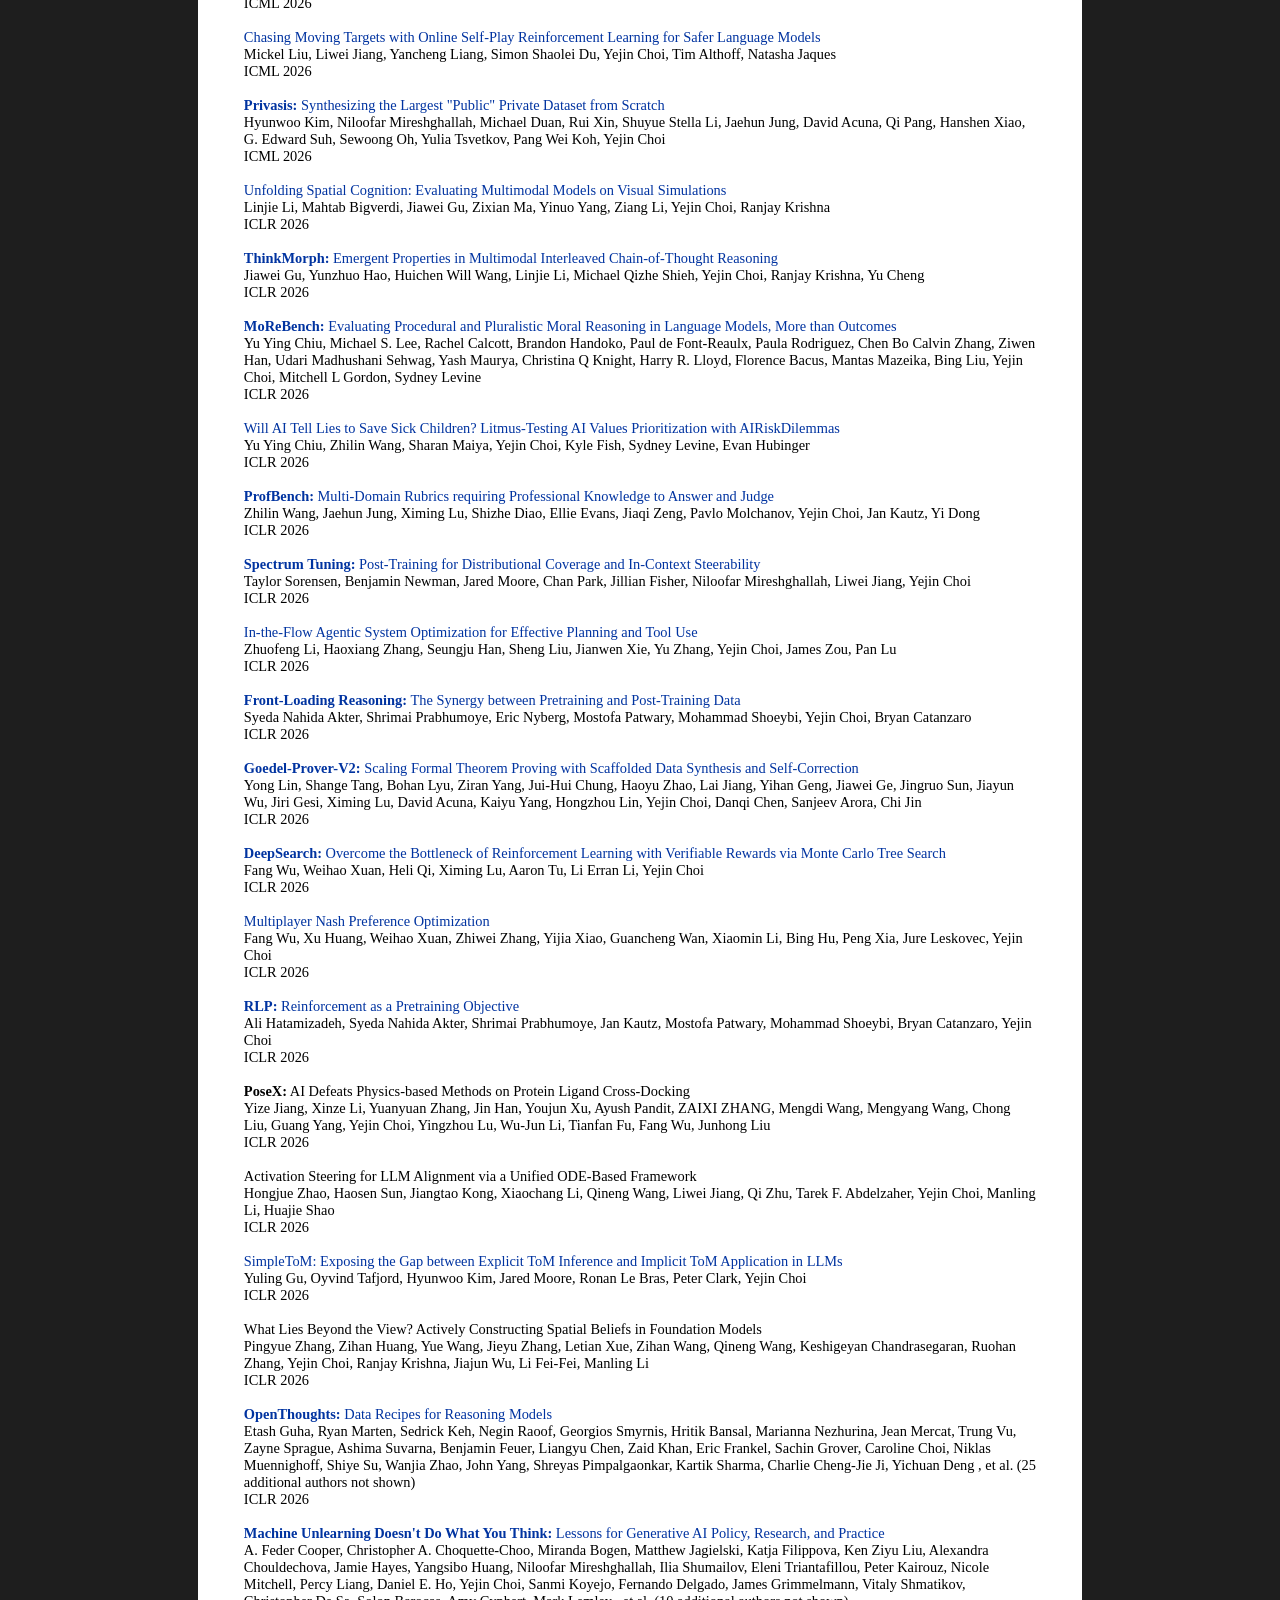
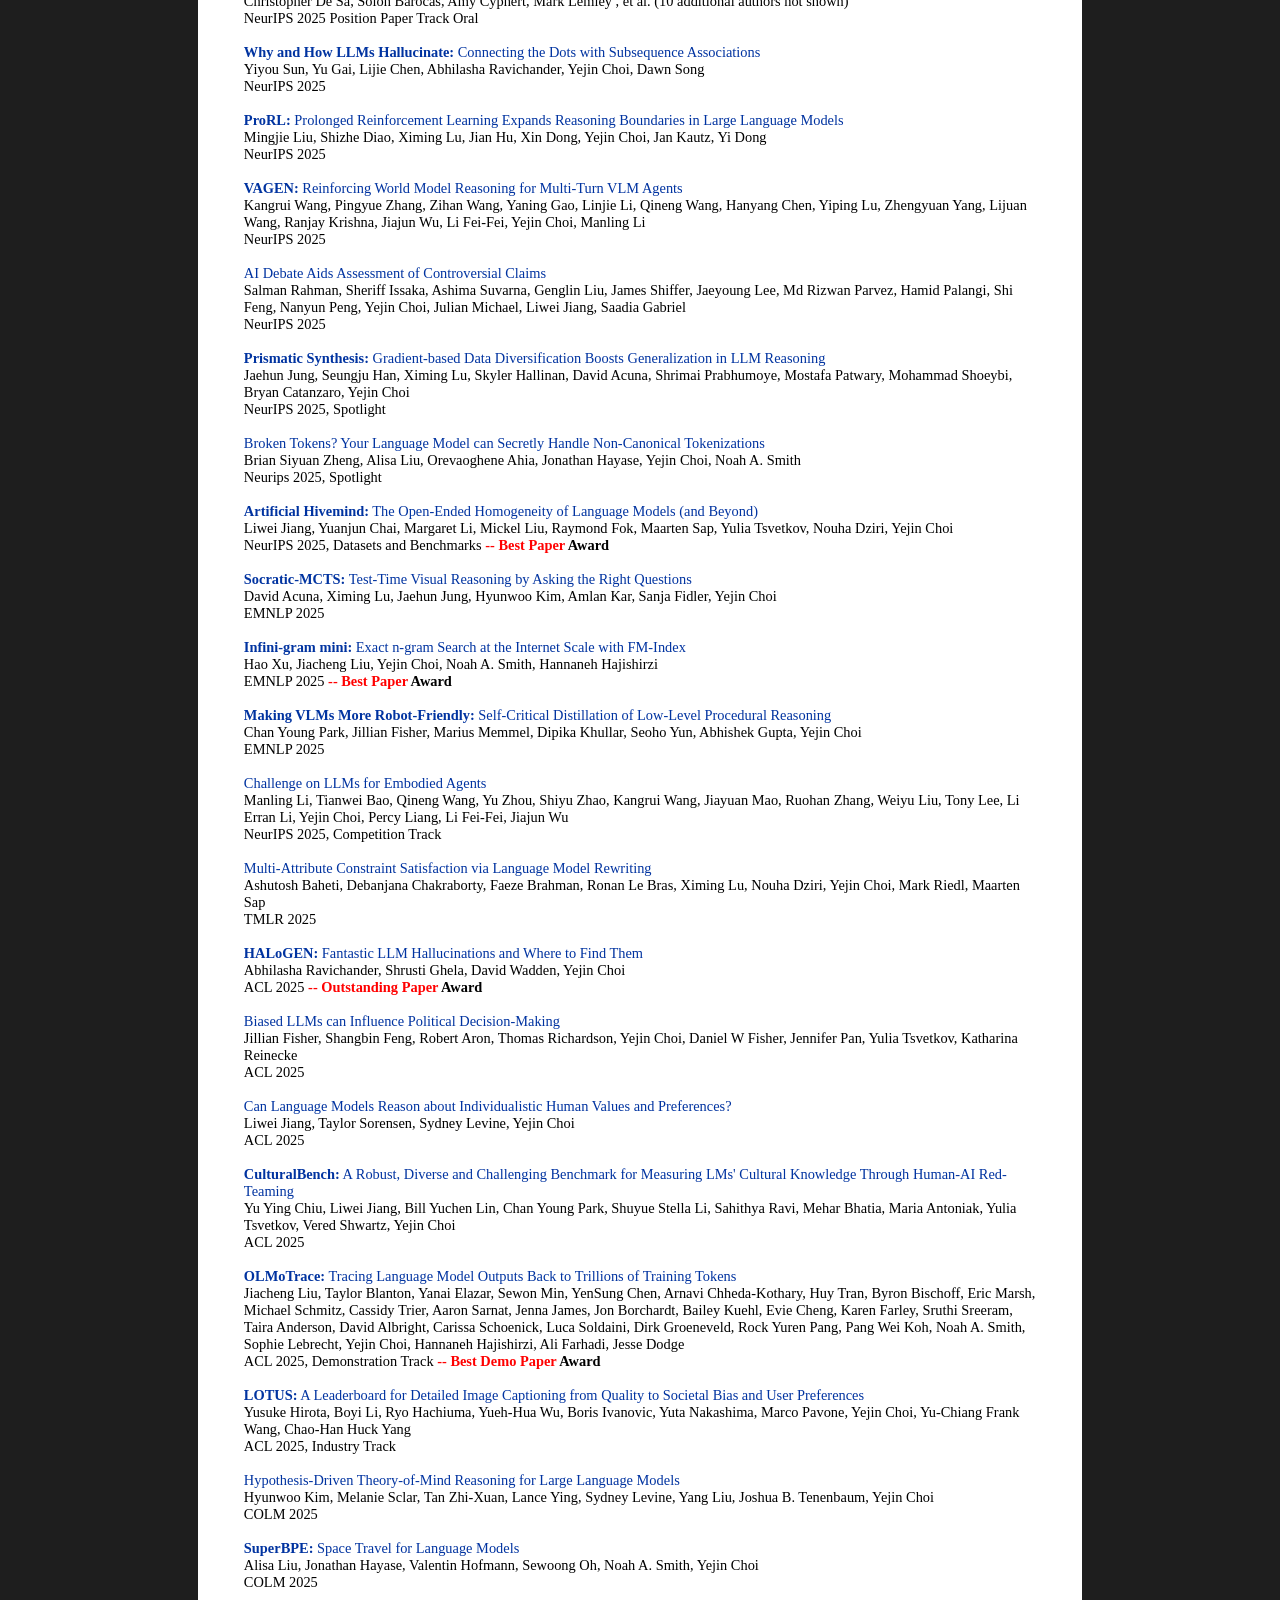
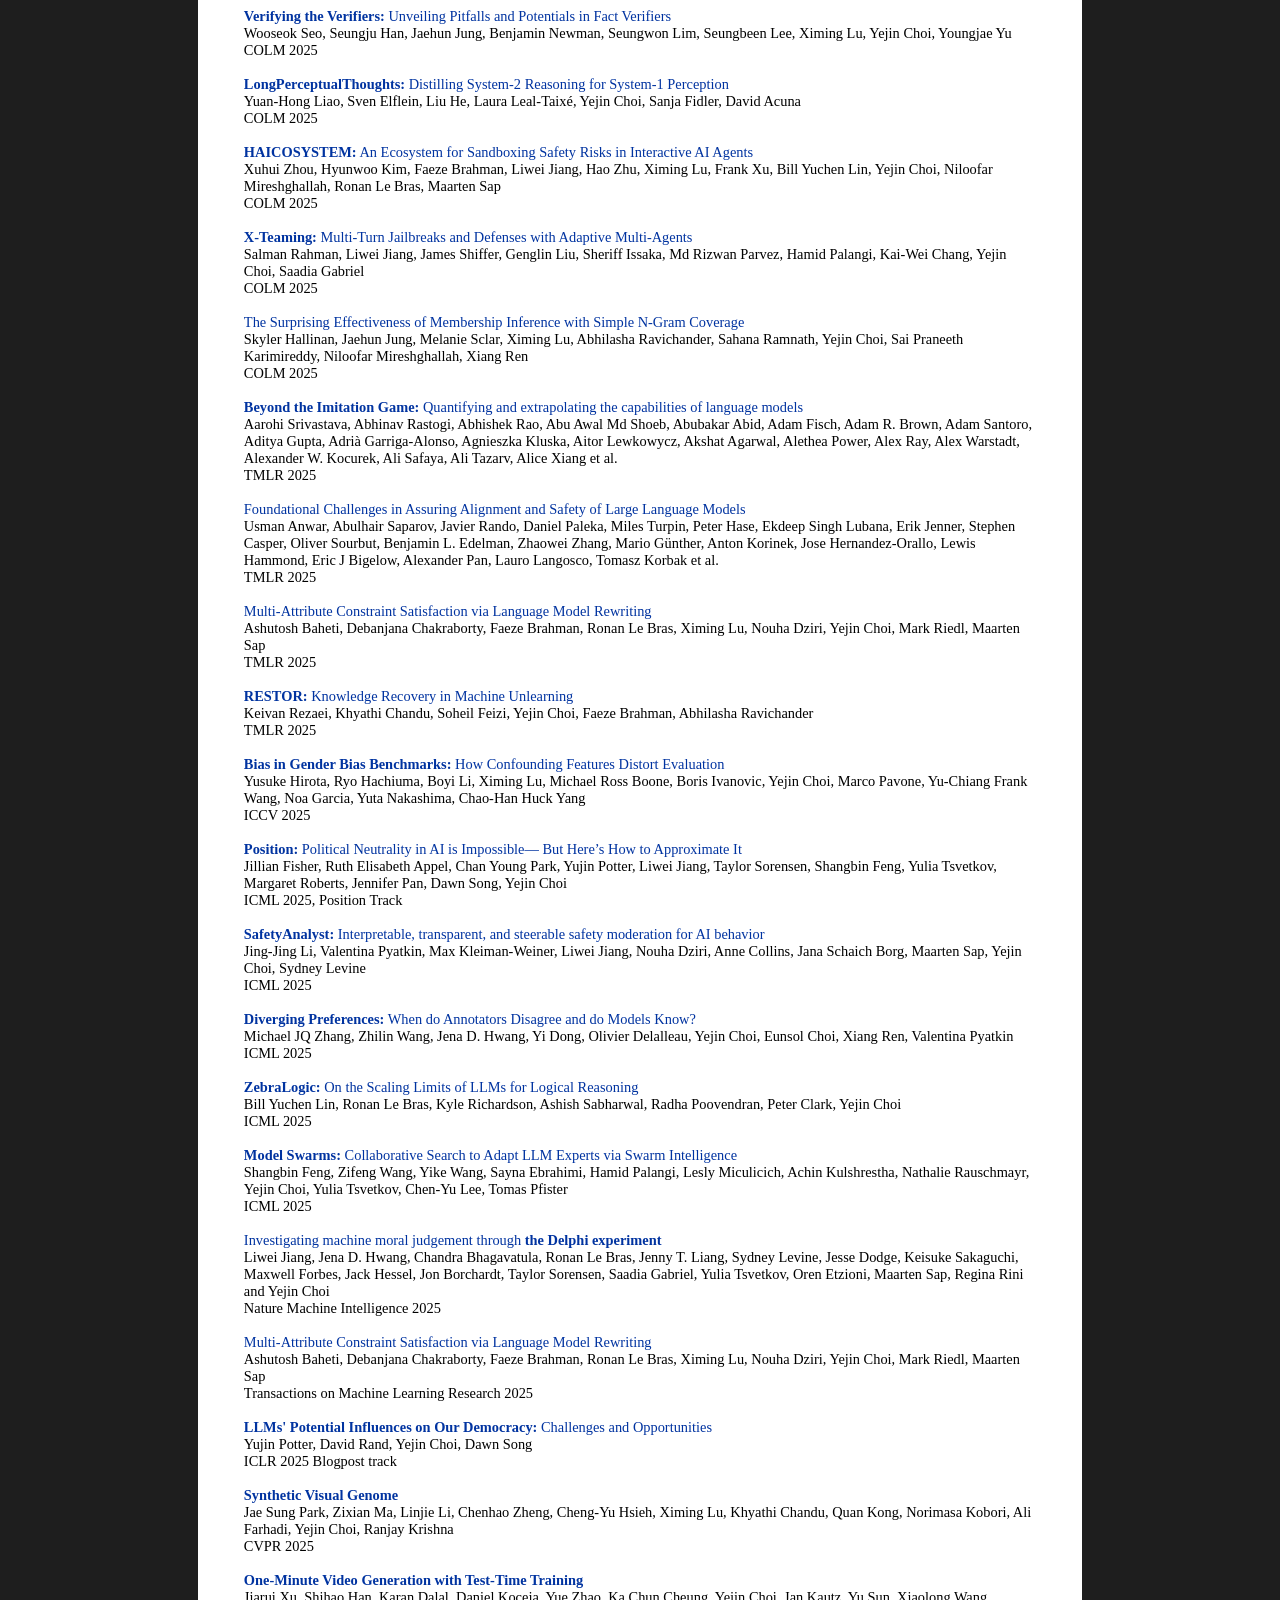
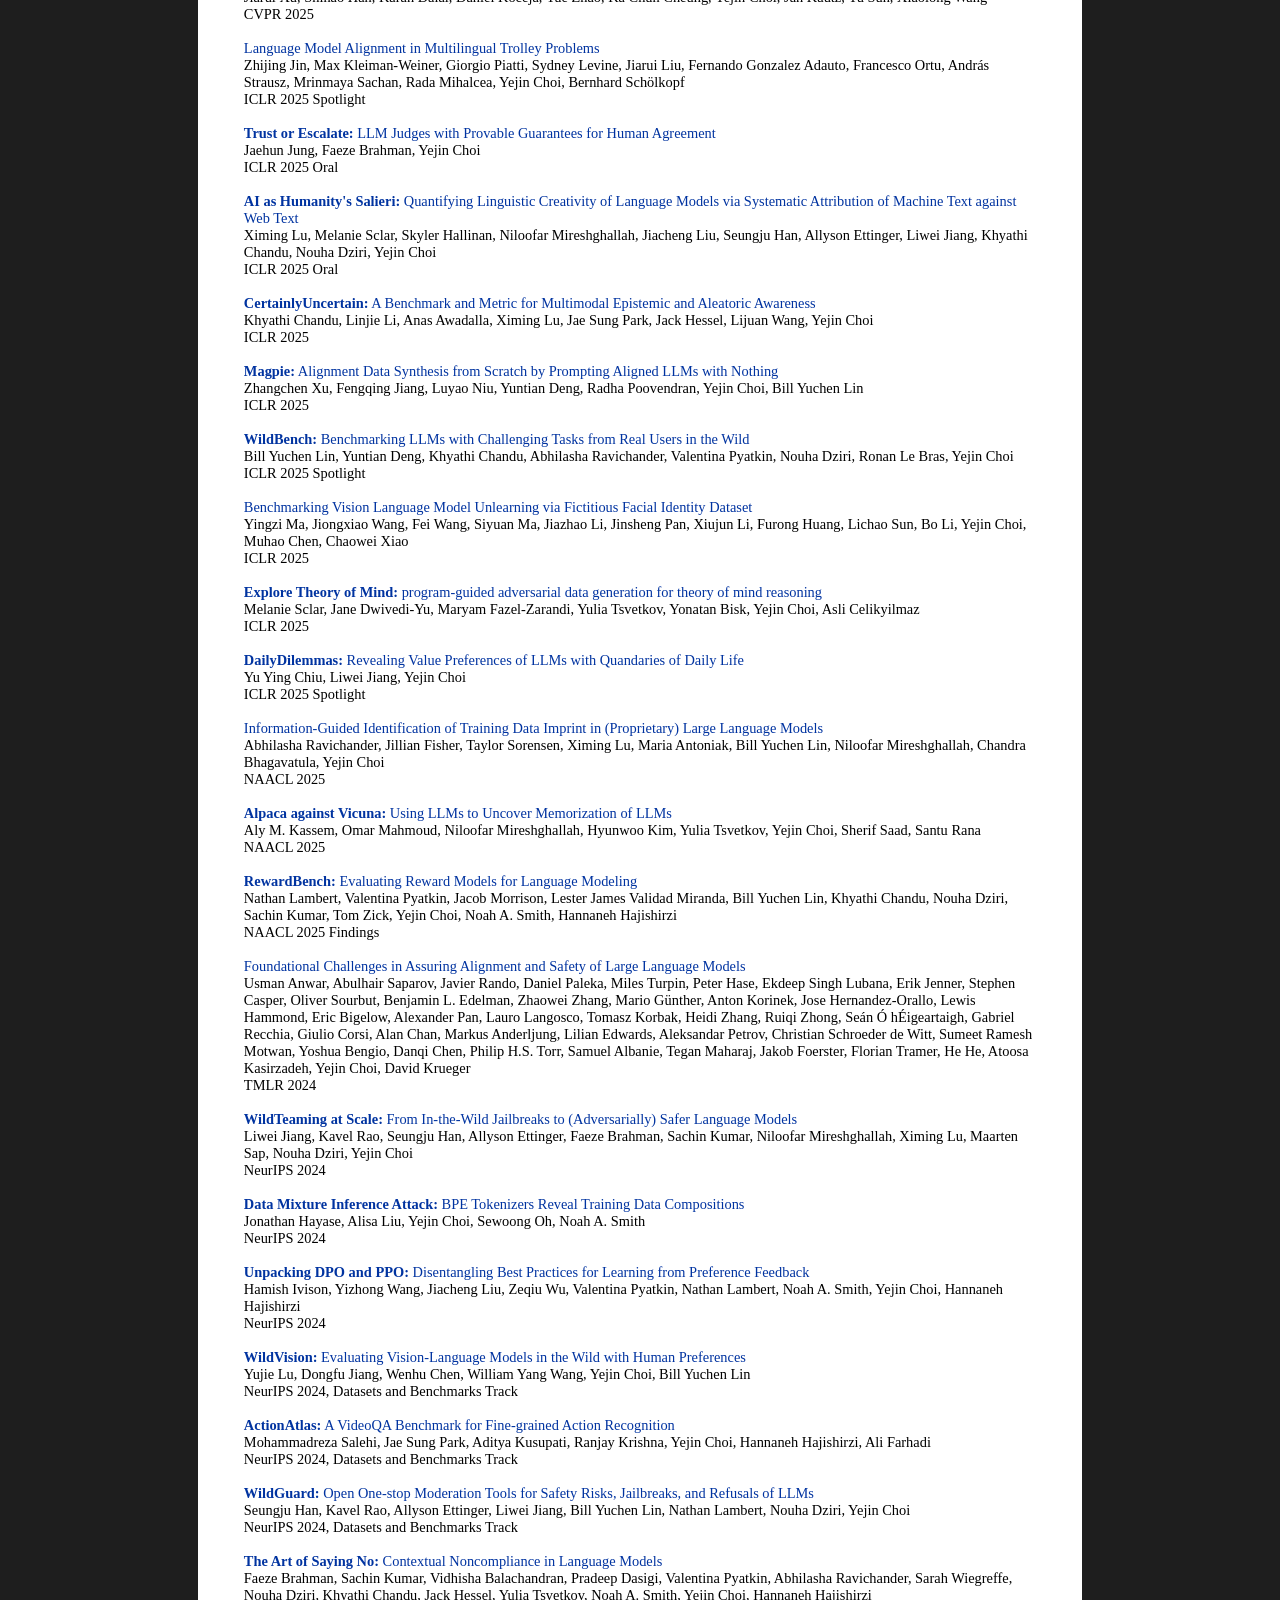
==== commit 5eb72bb4: "Update index.html" ====
--- a/index.html
+++ b/index.html
@@ -112,7 +112,7 @@
 &nbsp;&nbsp;&nbsp;&nbsp;
 - <font color="red"> Best Paper Honorable Mention</font> at <a href="https://arxiv.org/abs/2601.02427">CVPR 2026</a><br>
 &nbsp;&nbsp;&nbsp;&nbsp;
-- <font color="red"> Best Paper</font> at <a href="https://blog.neurips.cc/2025/11/26/announcing-the-neurips-2025-best-paper-awards/">NeurIPS 2025</a> (Datasets &amp; Benchmarks Track)<br>
+- <font color="red"> Best Paper</font> at <a href="https://blog.neurips.cc/2025/11/26/announcing-the-neurips-2025-best-paper-awards/">NeurIPS 2025</a> <br>
 &nbsp;&nbsp;&nbsp;&nbsp;
 - <font color="red"> Best Paper</font> at <a href="https://2025.emnlp.org/program/awards/">EMNLP 2025</a><br>
 &nbsp;&nbsp;&nbsp;&nbsp;
@@ -156,7 +156,7 @@
 
 Other Paper Recognition:<br>
 &nbsp;&nbsp;&nbsp;&nbsp;
-- <font color="red"> Compute Transparency Champion</font> at <a href="https://cvpr.thecvf.com/Conferences/2026/ComputeReporting">CVPR 2026</a> (Compute Reporting Initiative)<br> 
+- <font color="red"> Compute Transparency Champion</font> at <a href="https://cvpr.thecvf.com/Conferences/2026/ComputeReporting">CVPR 2026</a> <br> 
 
 
 <br>
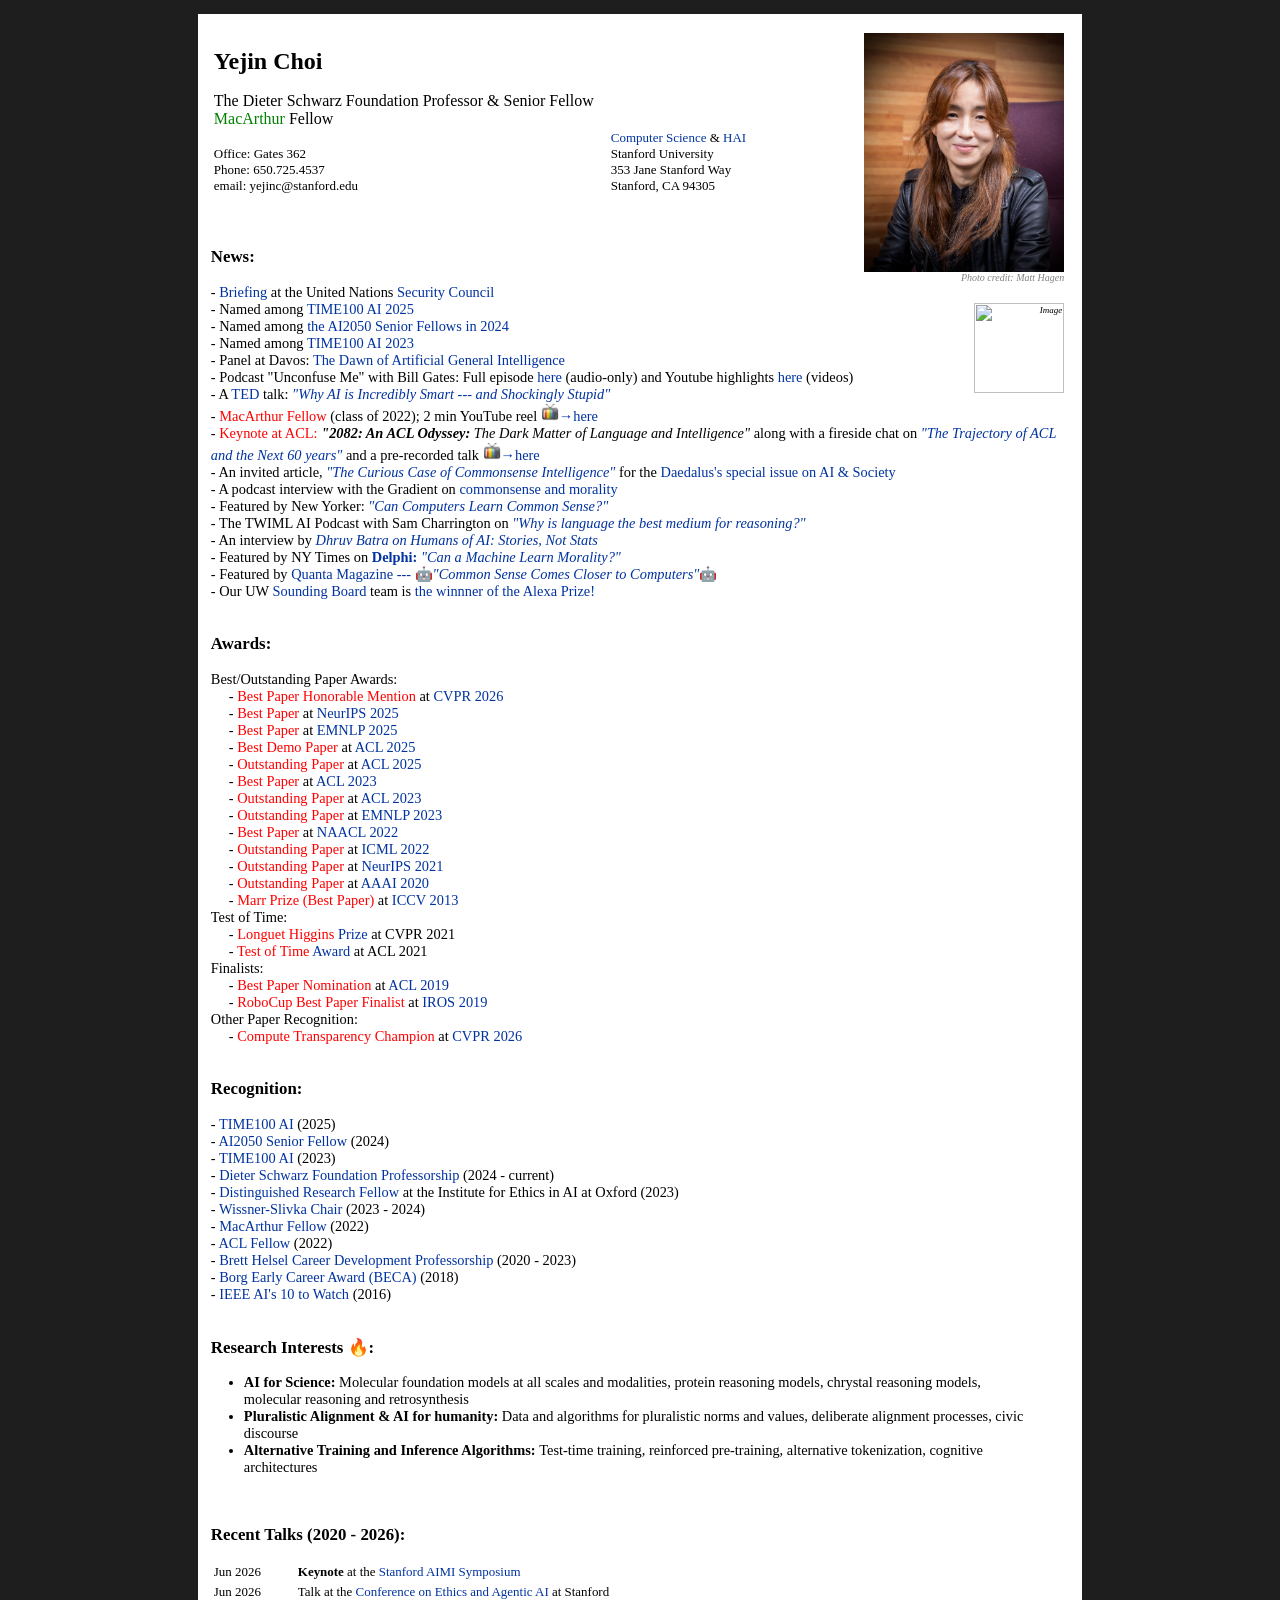
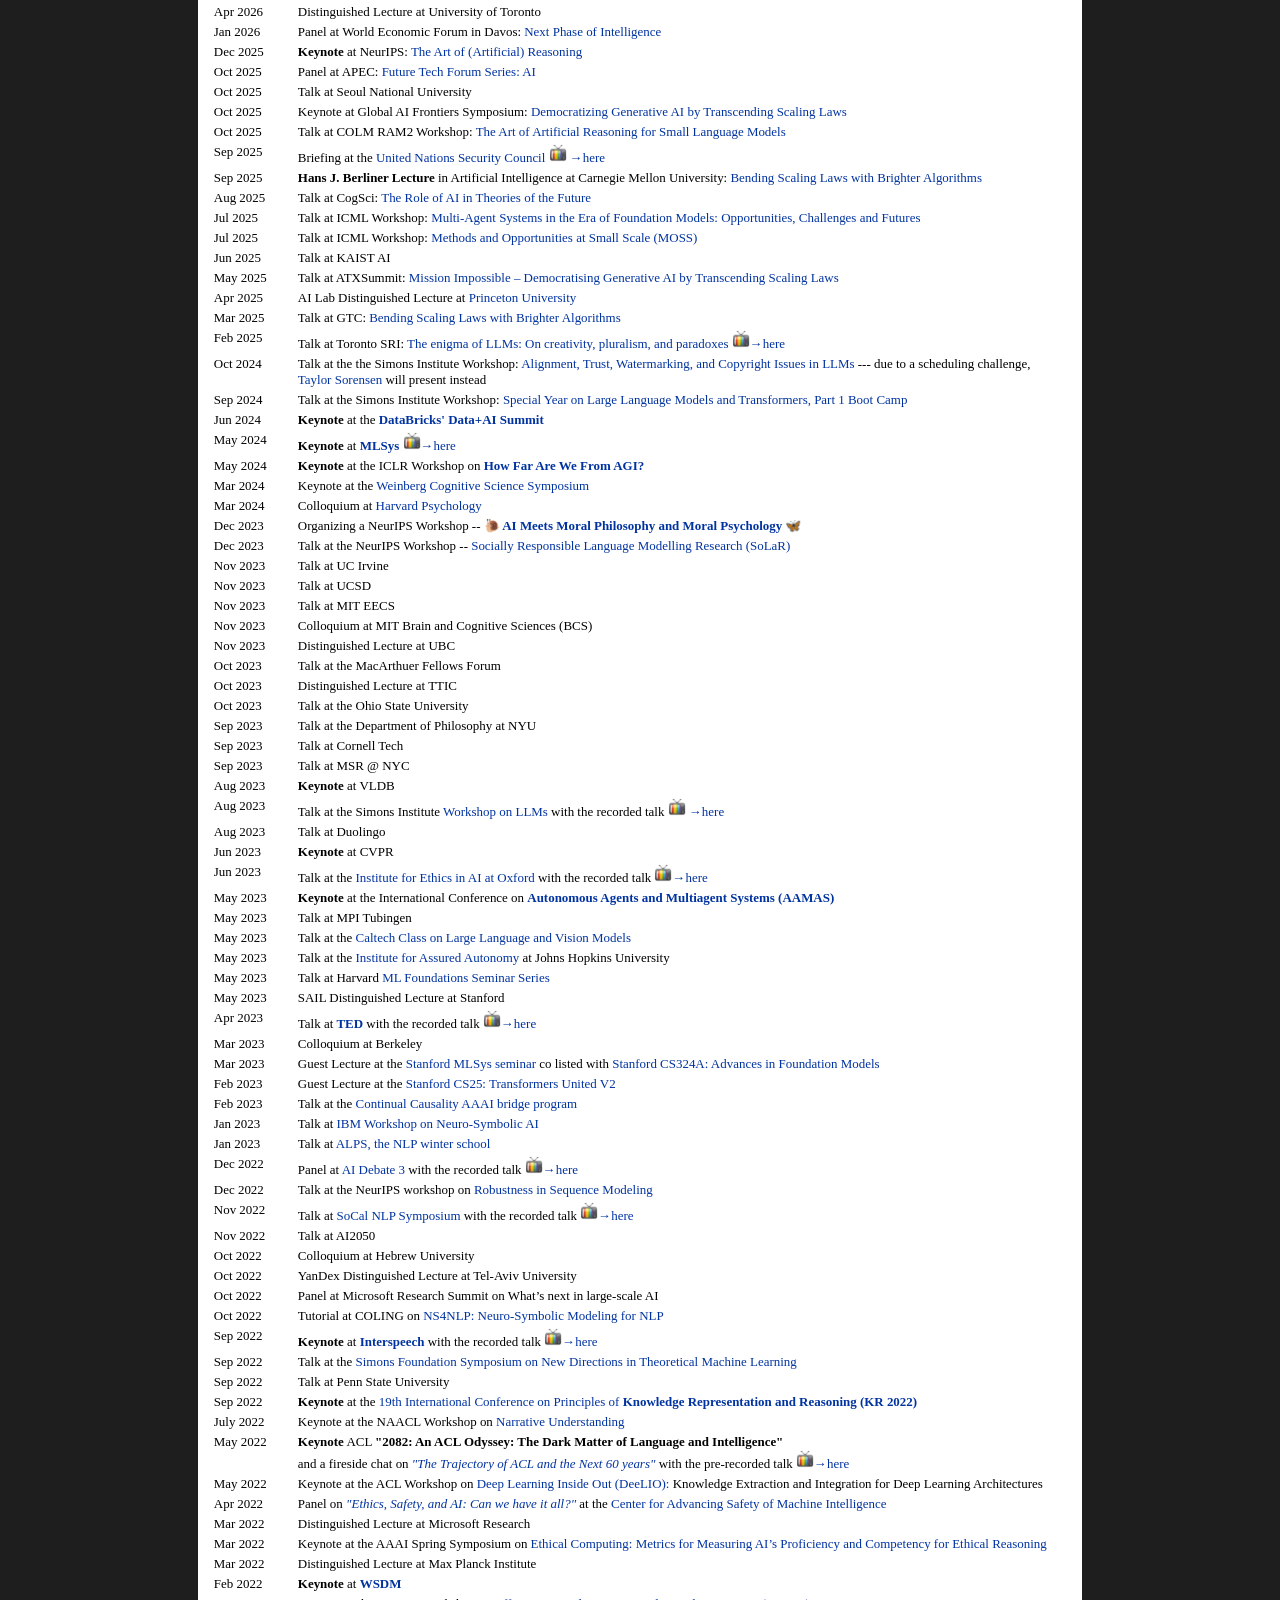
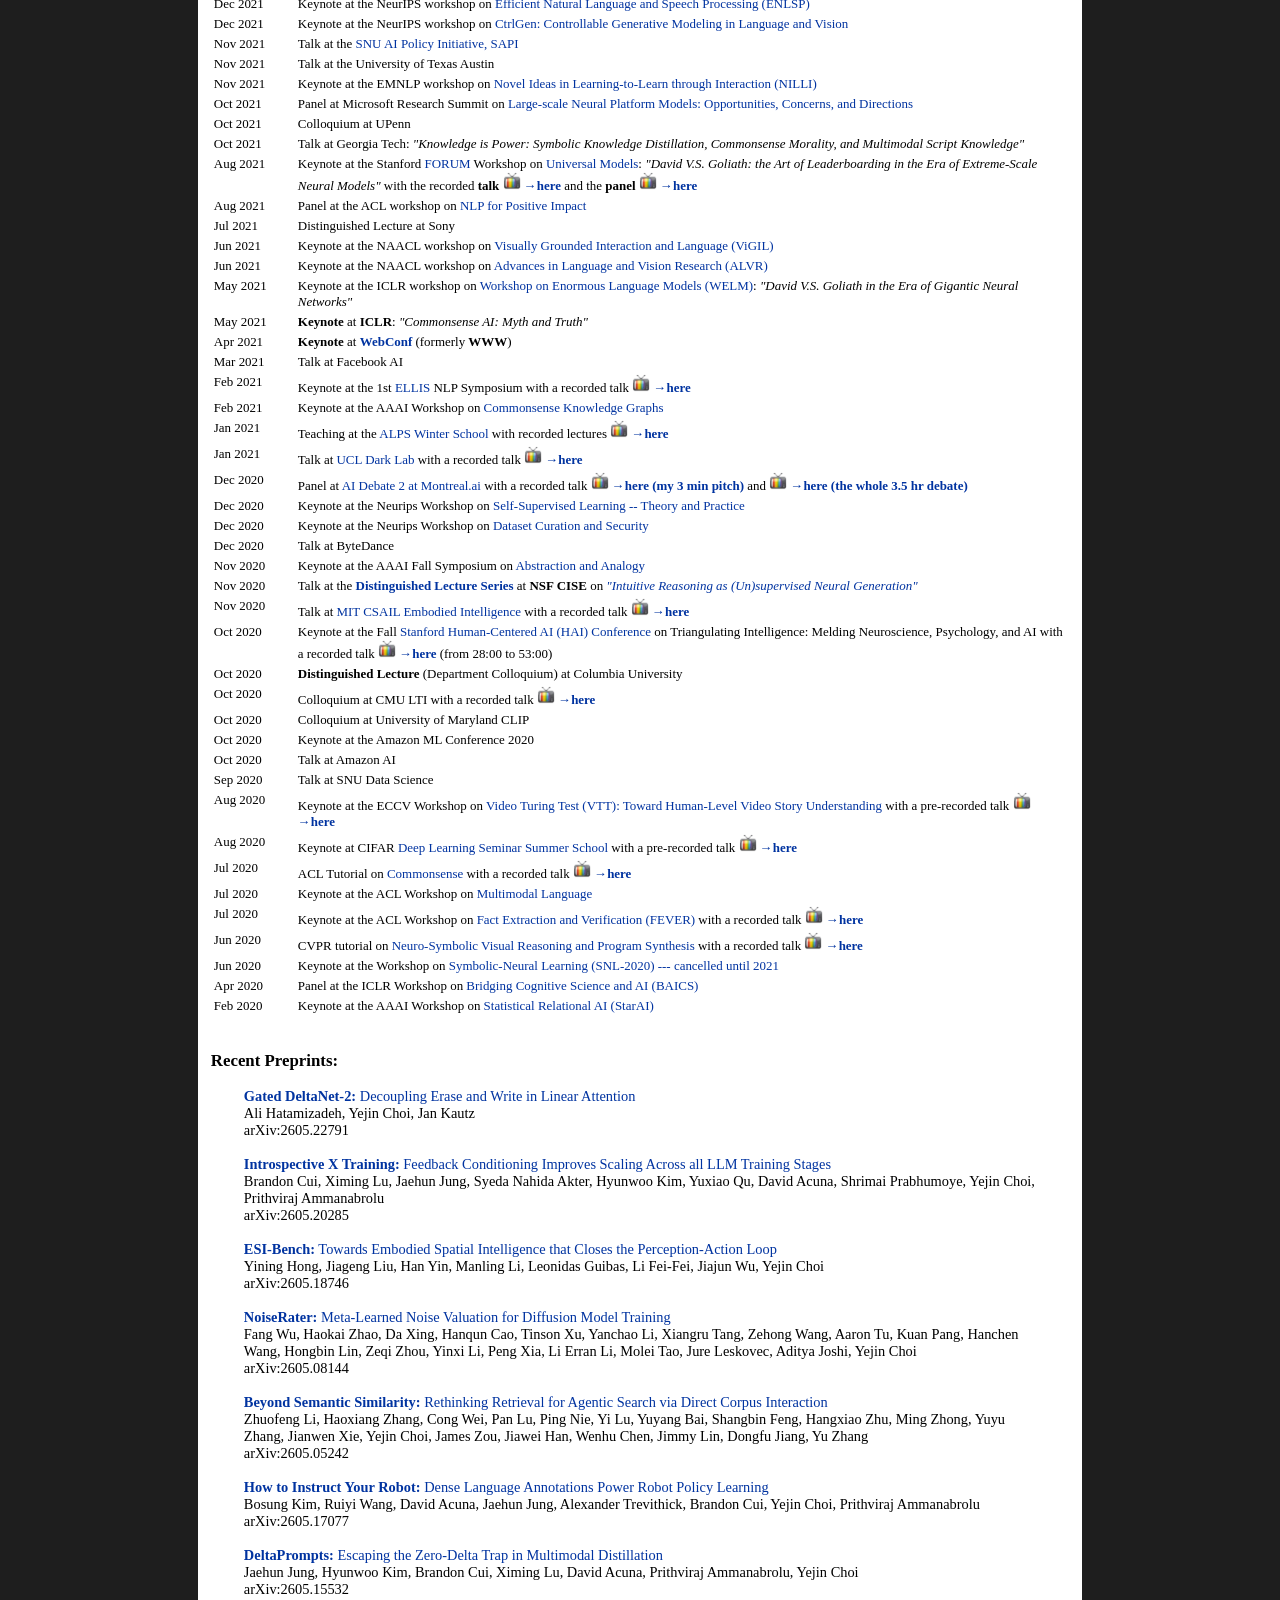
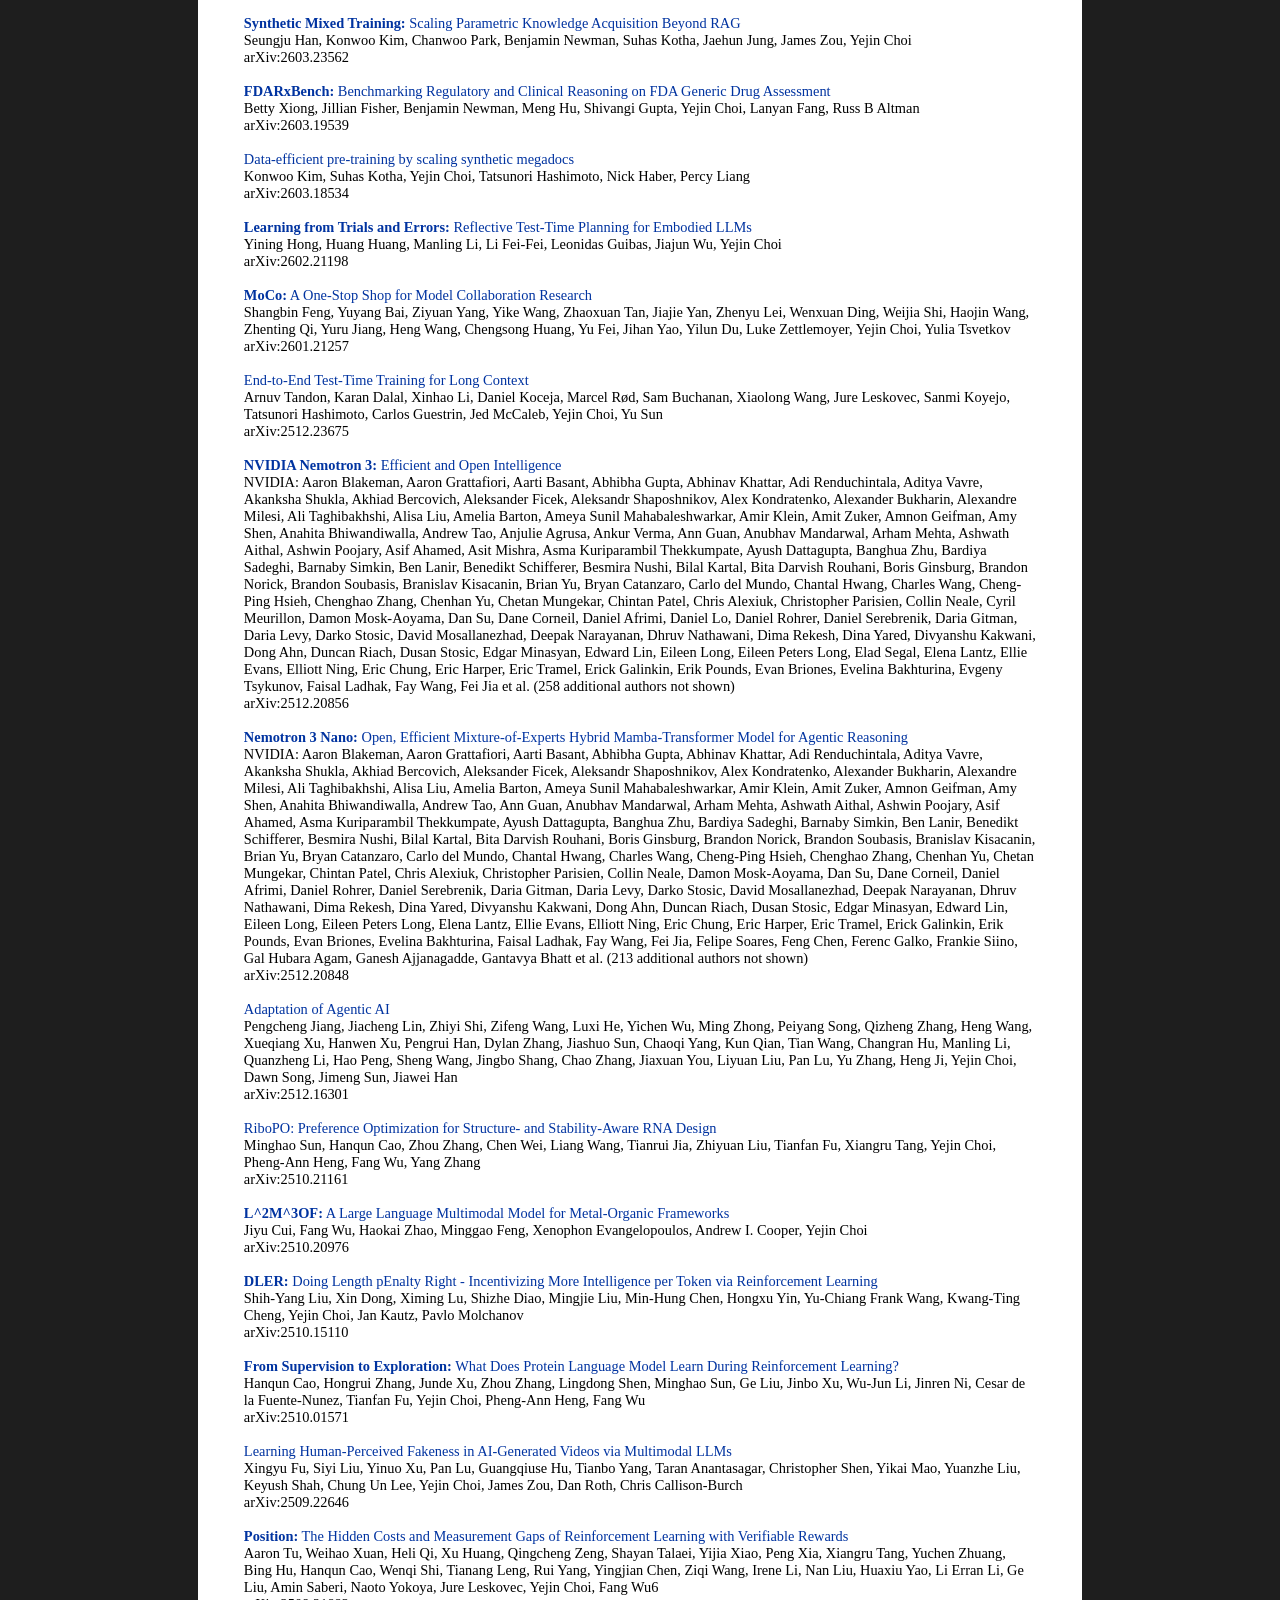
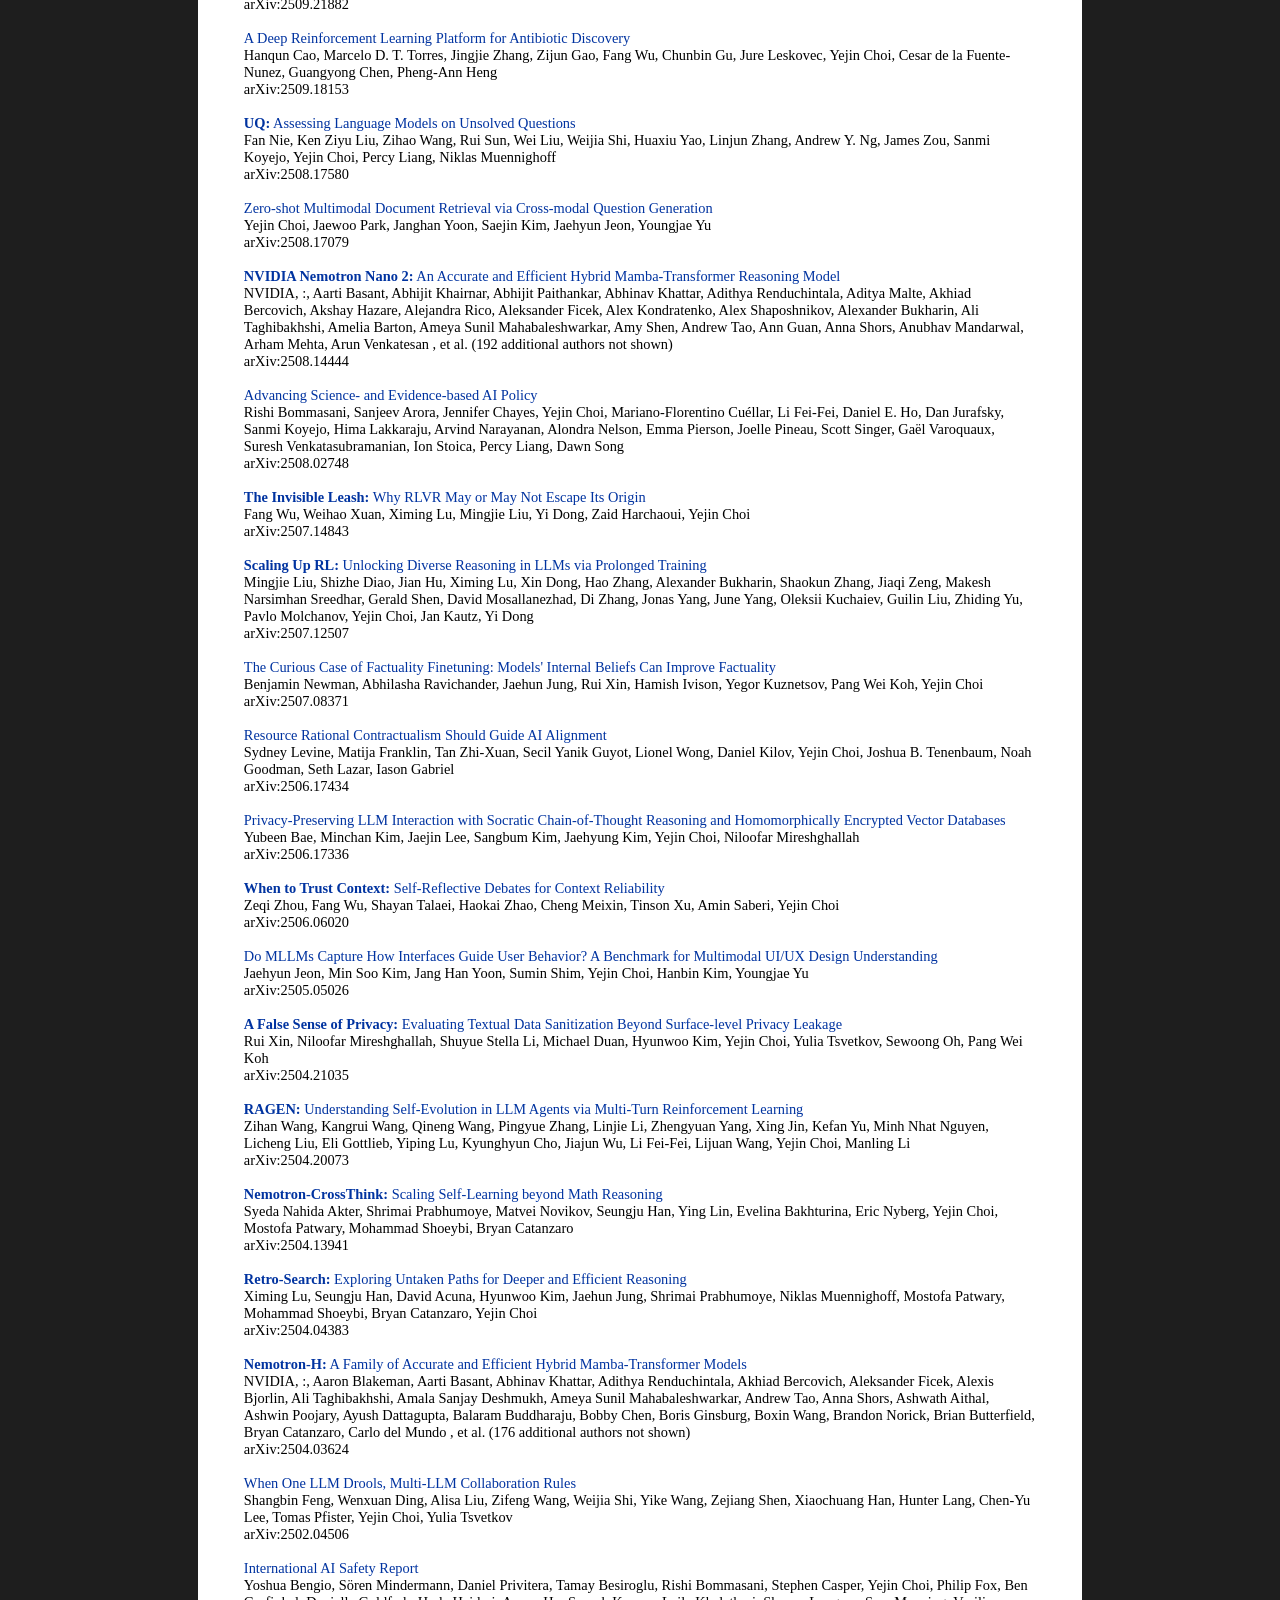
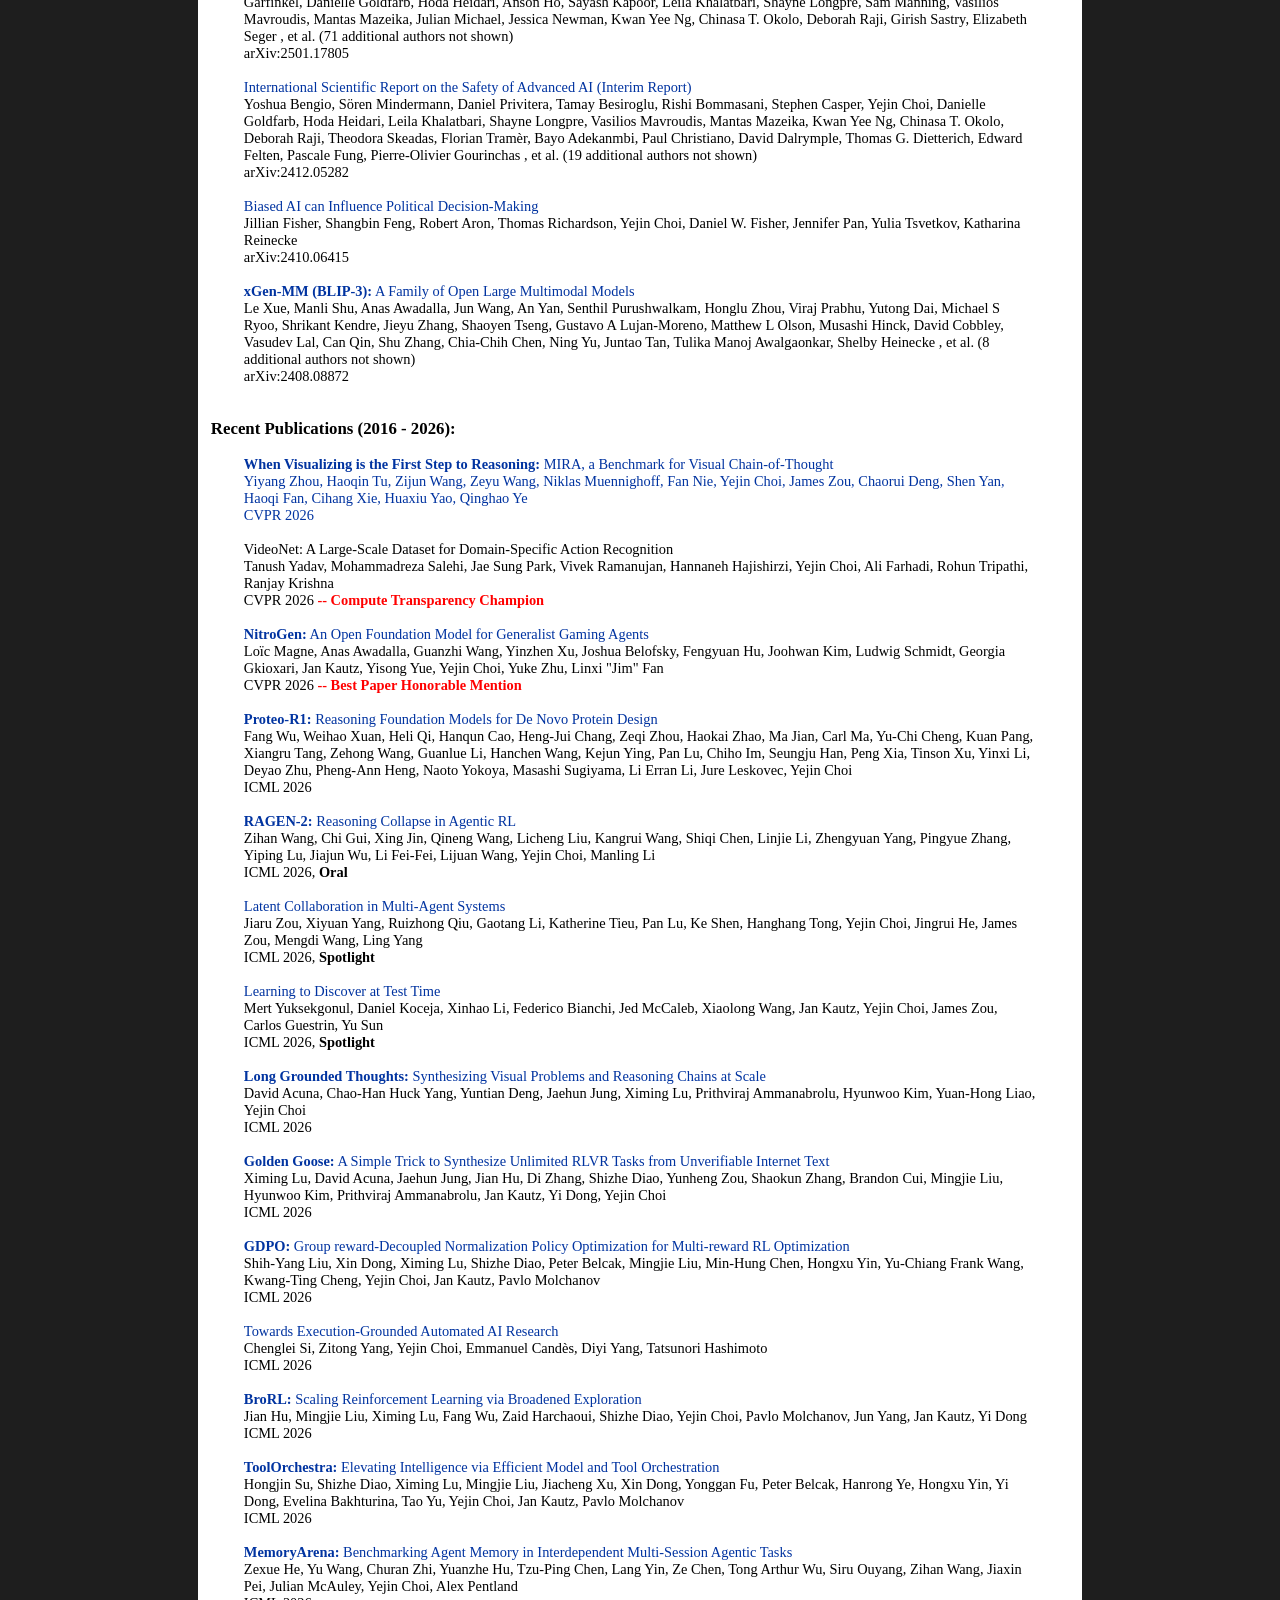
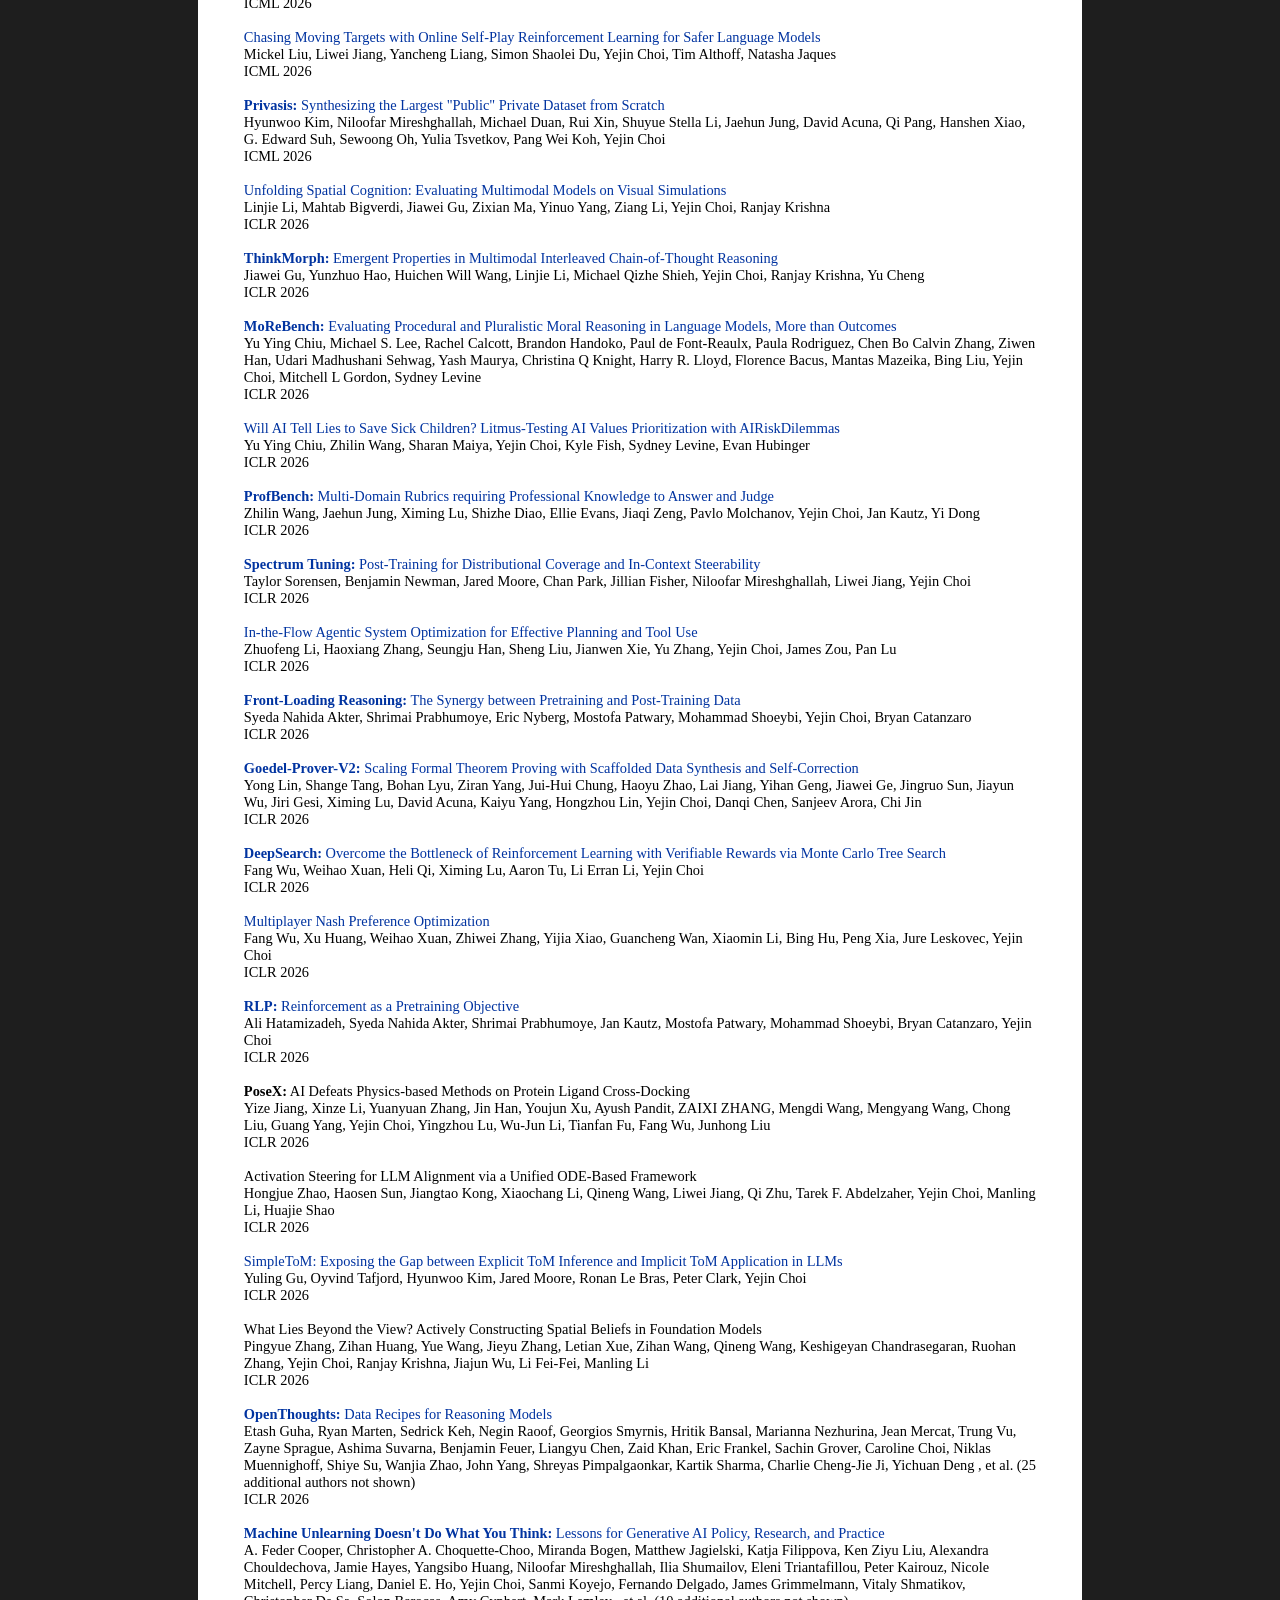
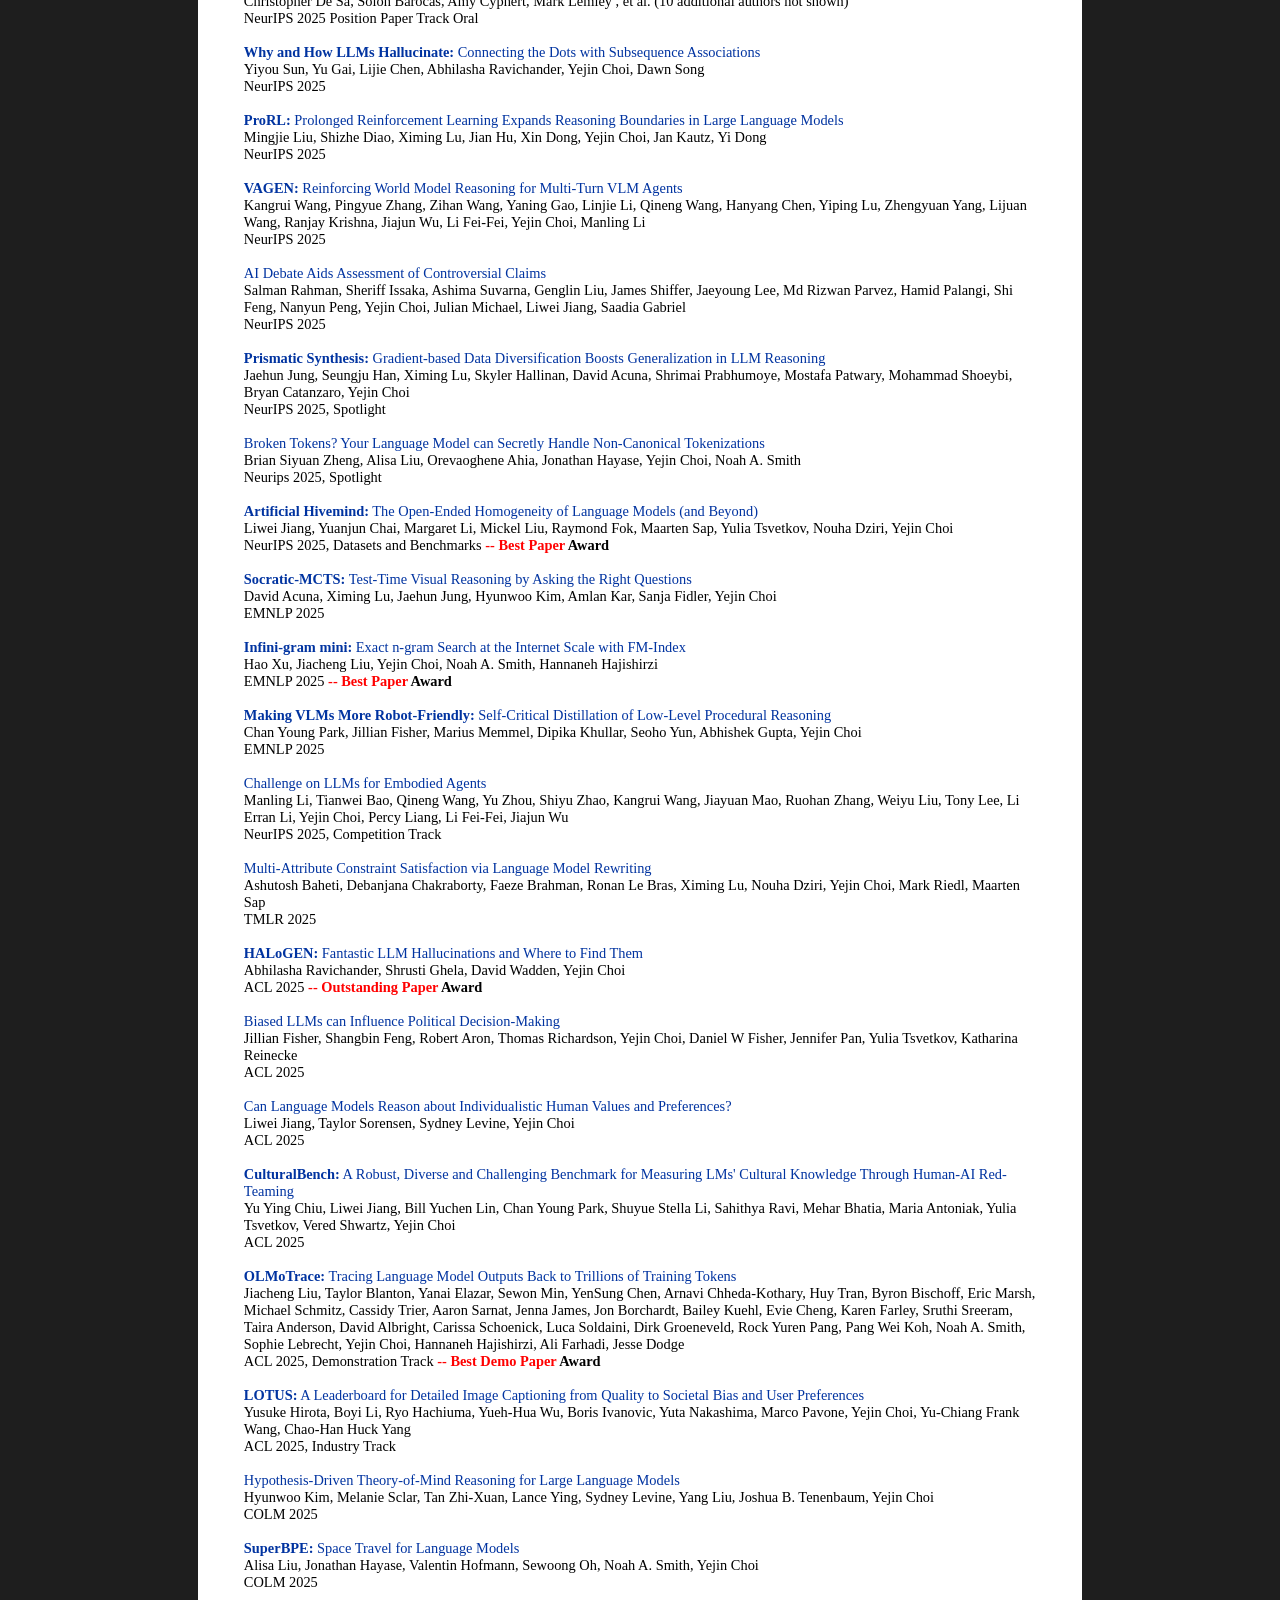
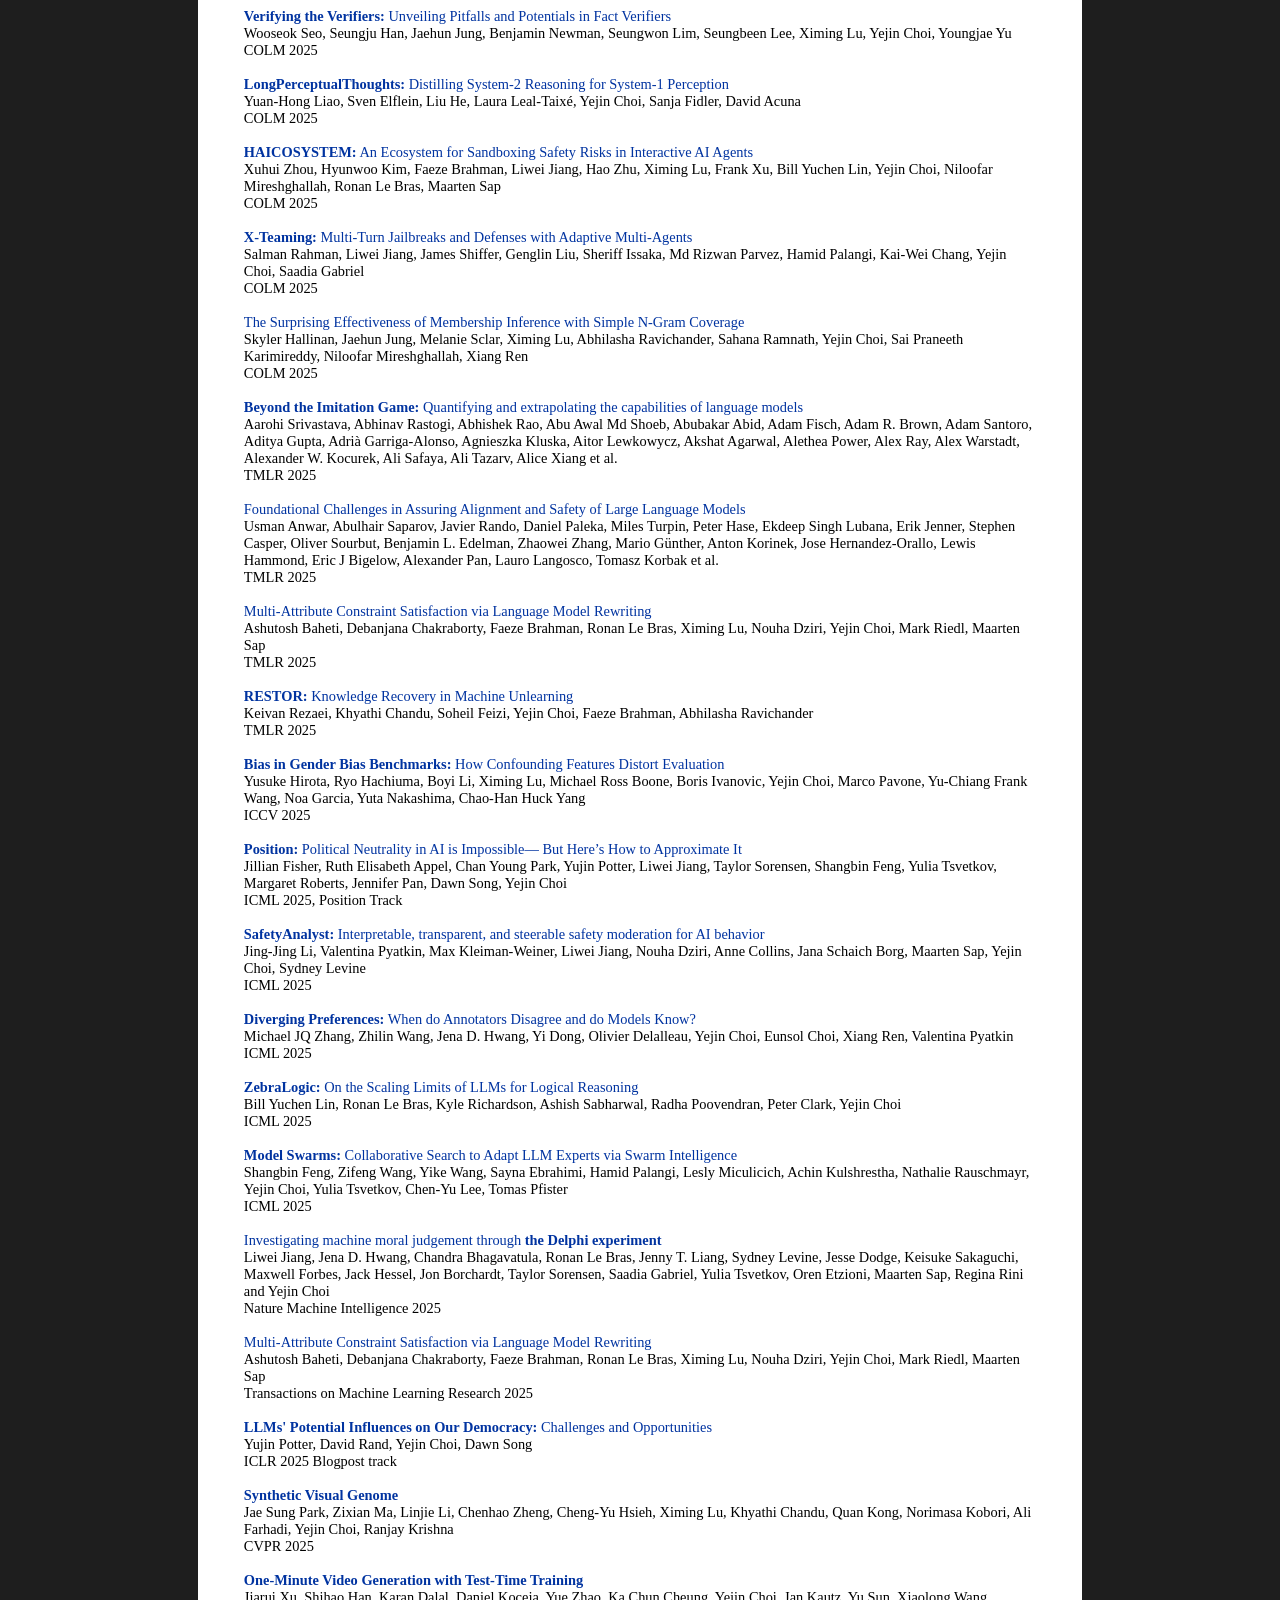
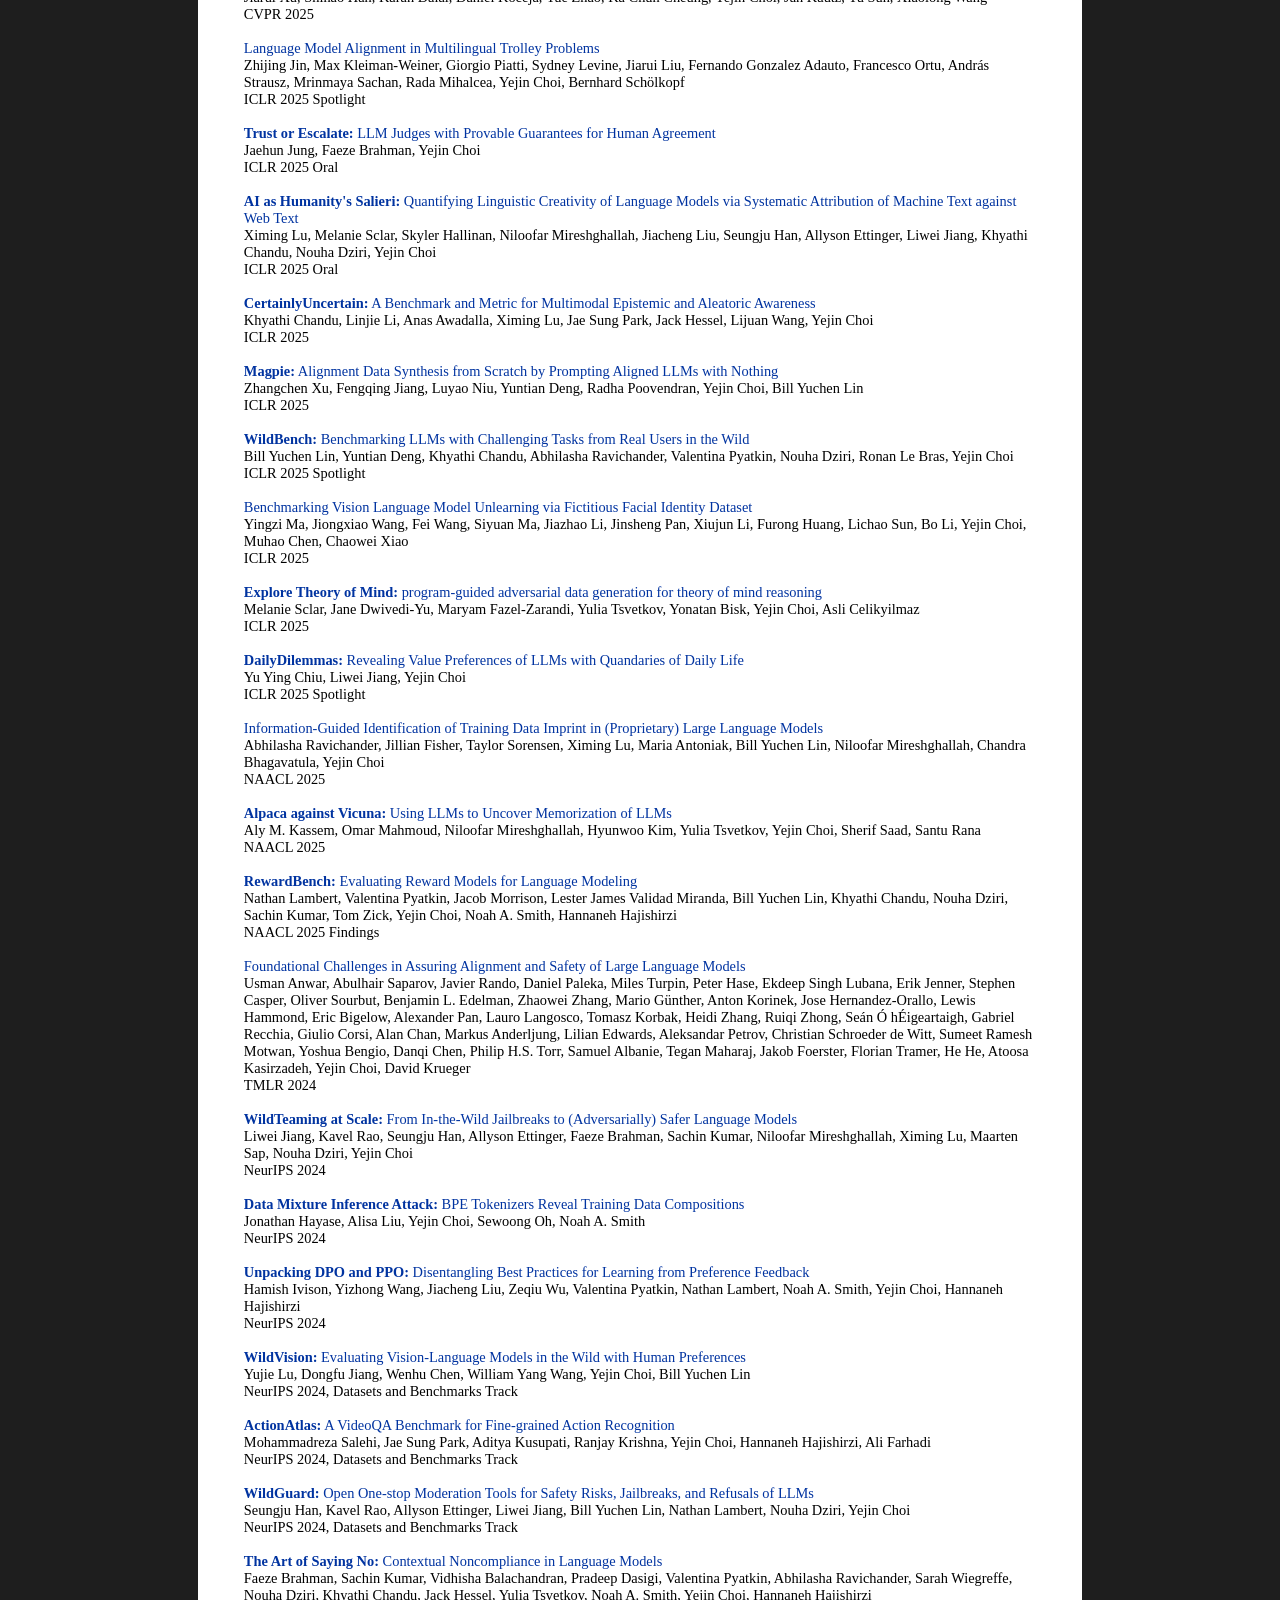
==== commit a2d46f82: "new update" ====
--- a/index.html
+++ b/index.html
@@ -22,7 +22,7 @@
 
   <a href="./profile-uw-2022.jpeg"><img src="./profile-uw-2022.jpeg" alt="Image" width="200" align="right"></a><br>
 <font color="grey" size="1"> Photo credit: Matt Hagen</font><br><br><br>
- <img src="./mosaic-logo.png" alt="Image" width="90" align="right">
+ <img src="./mosaic-brain.jpeg" alt="Image" width="90" align="right">
   <br>
 
  </div>
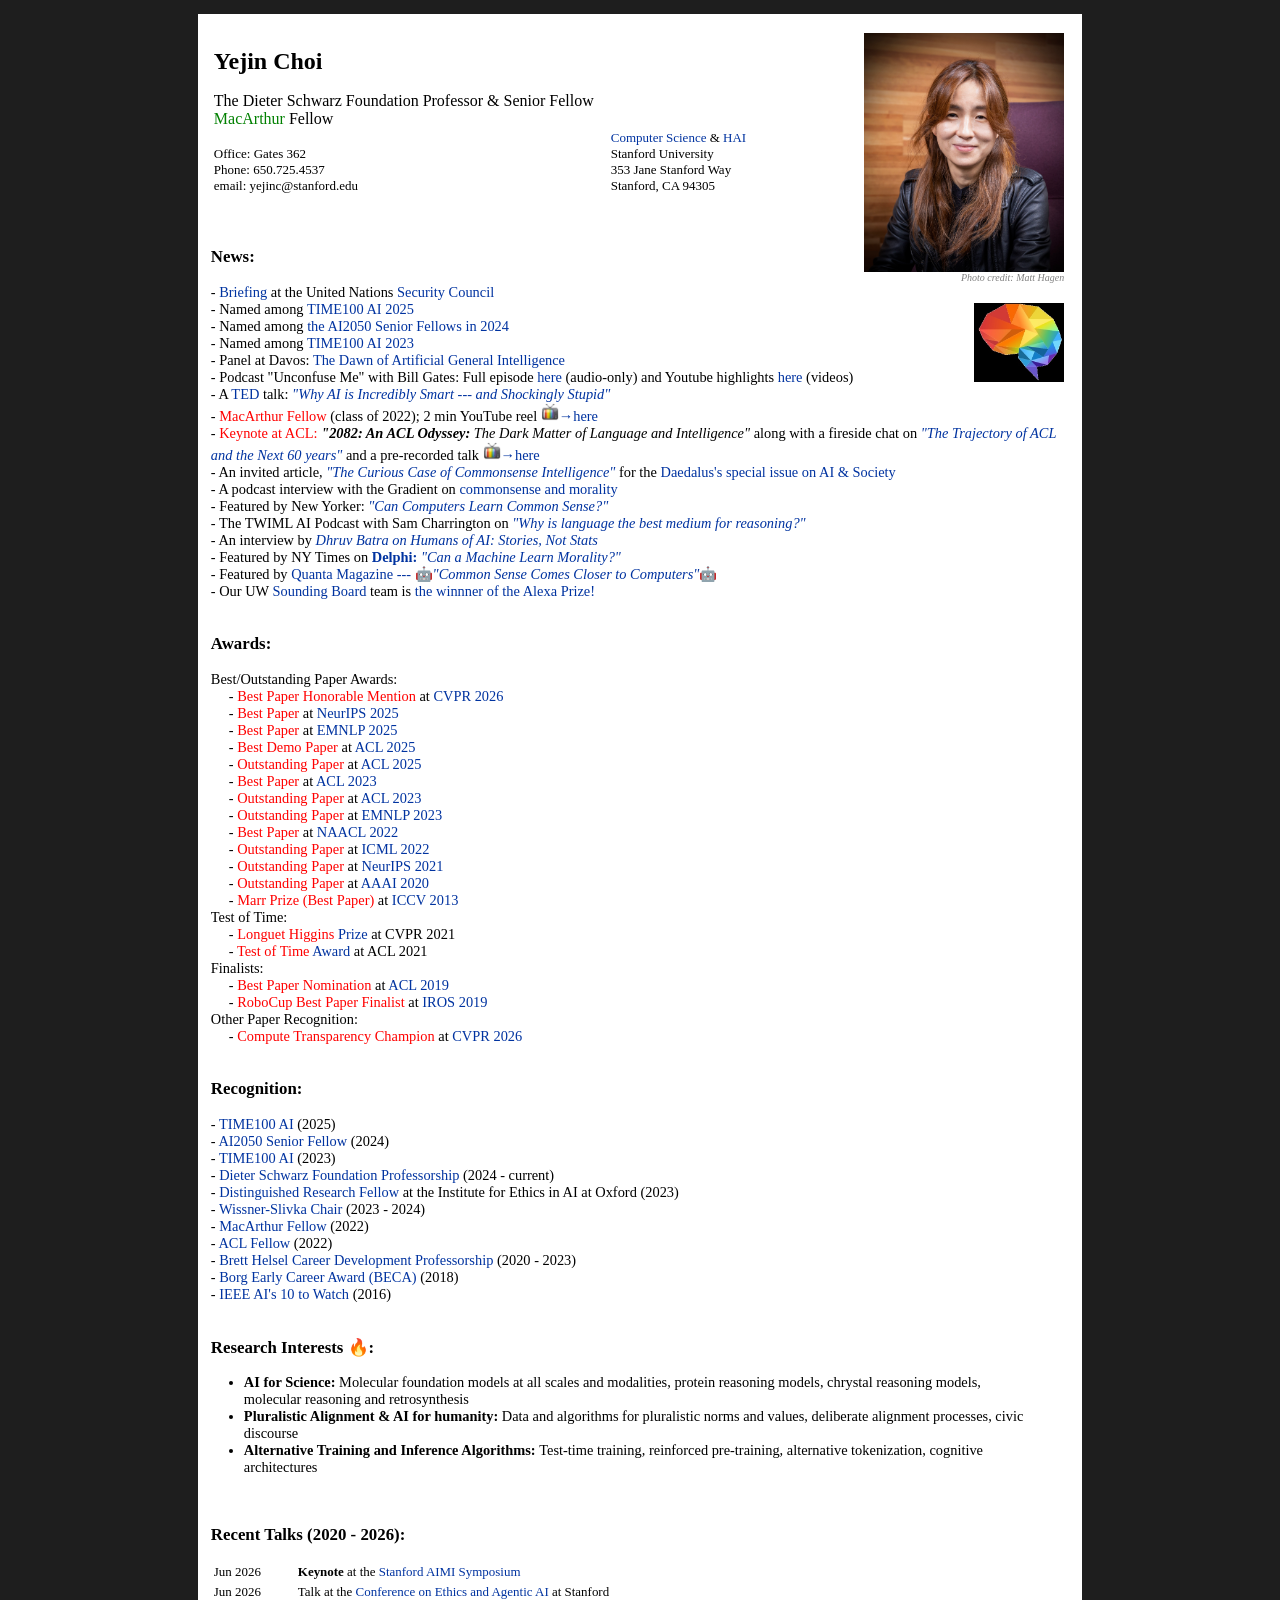
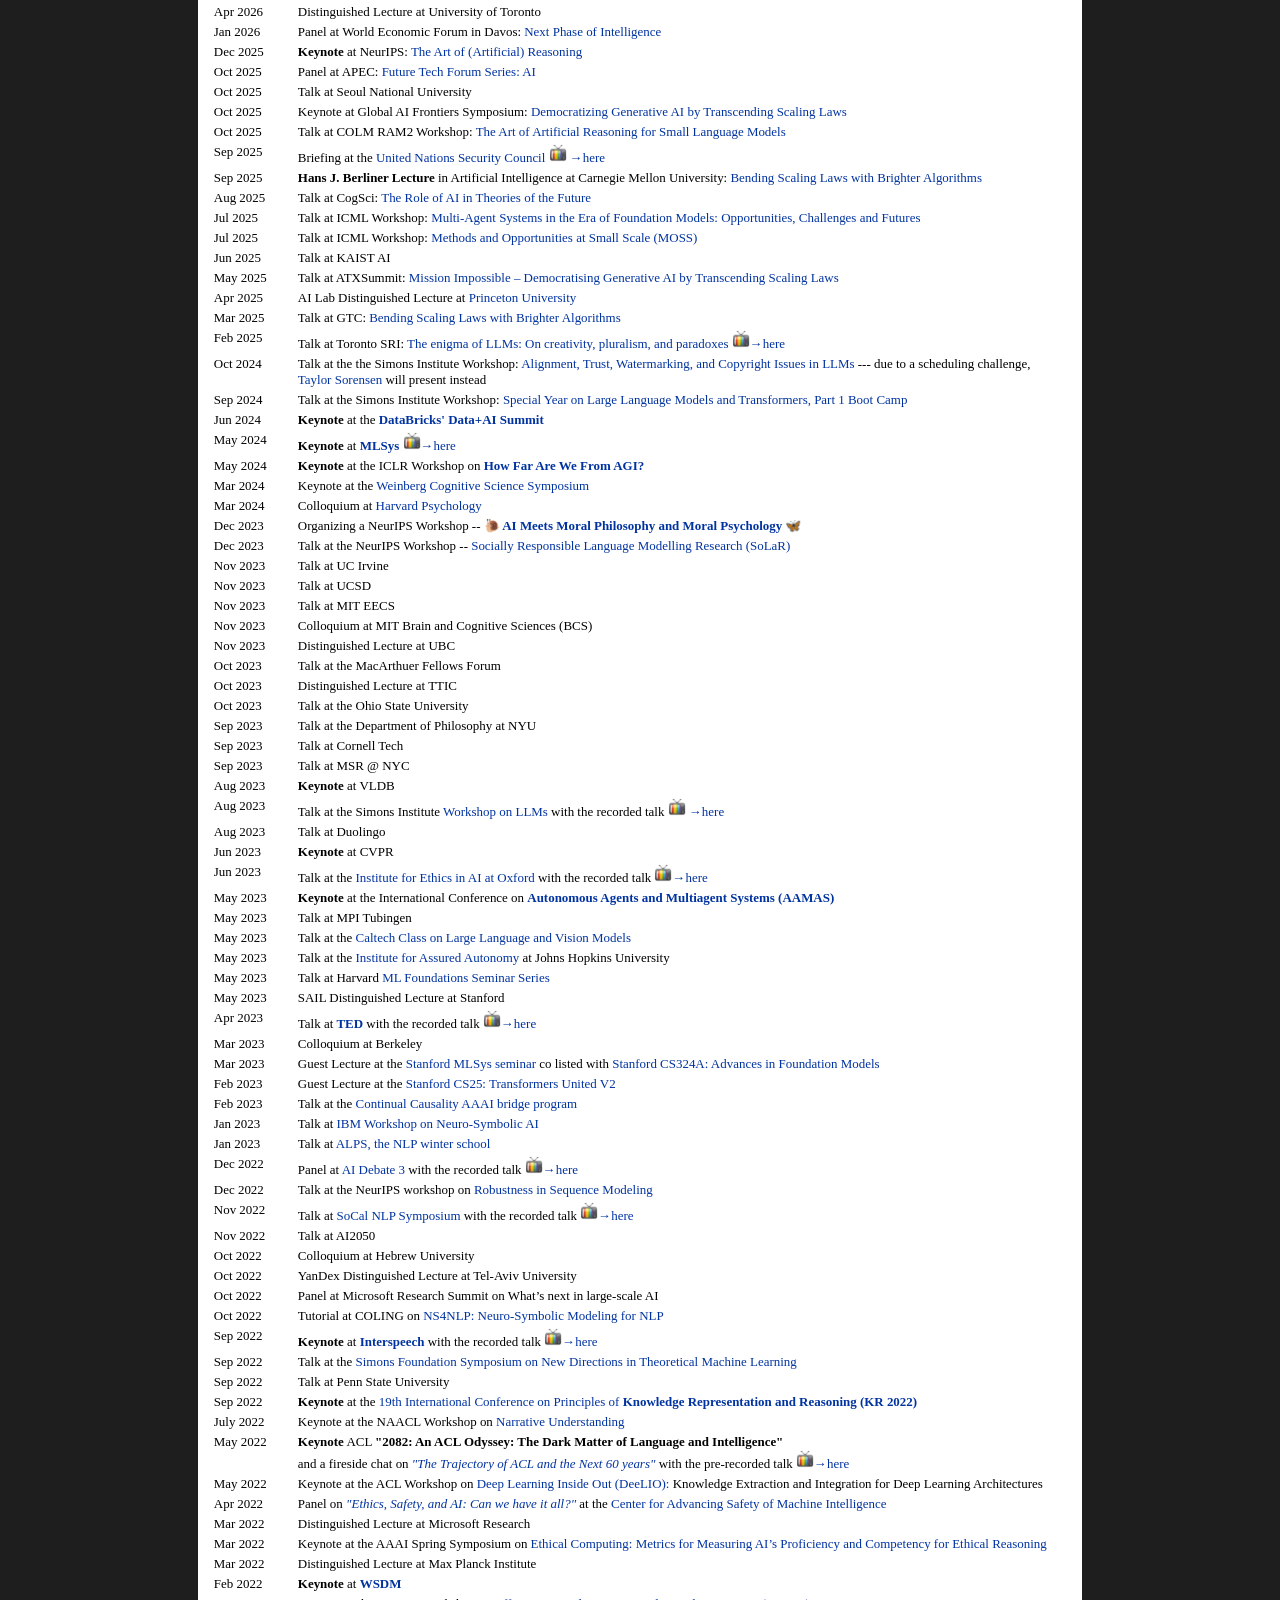
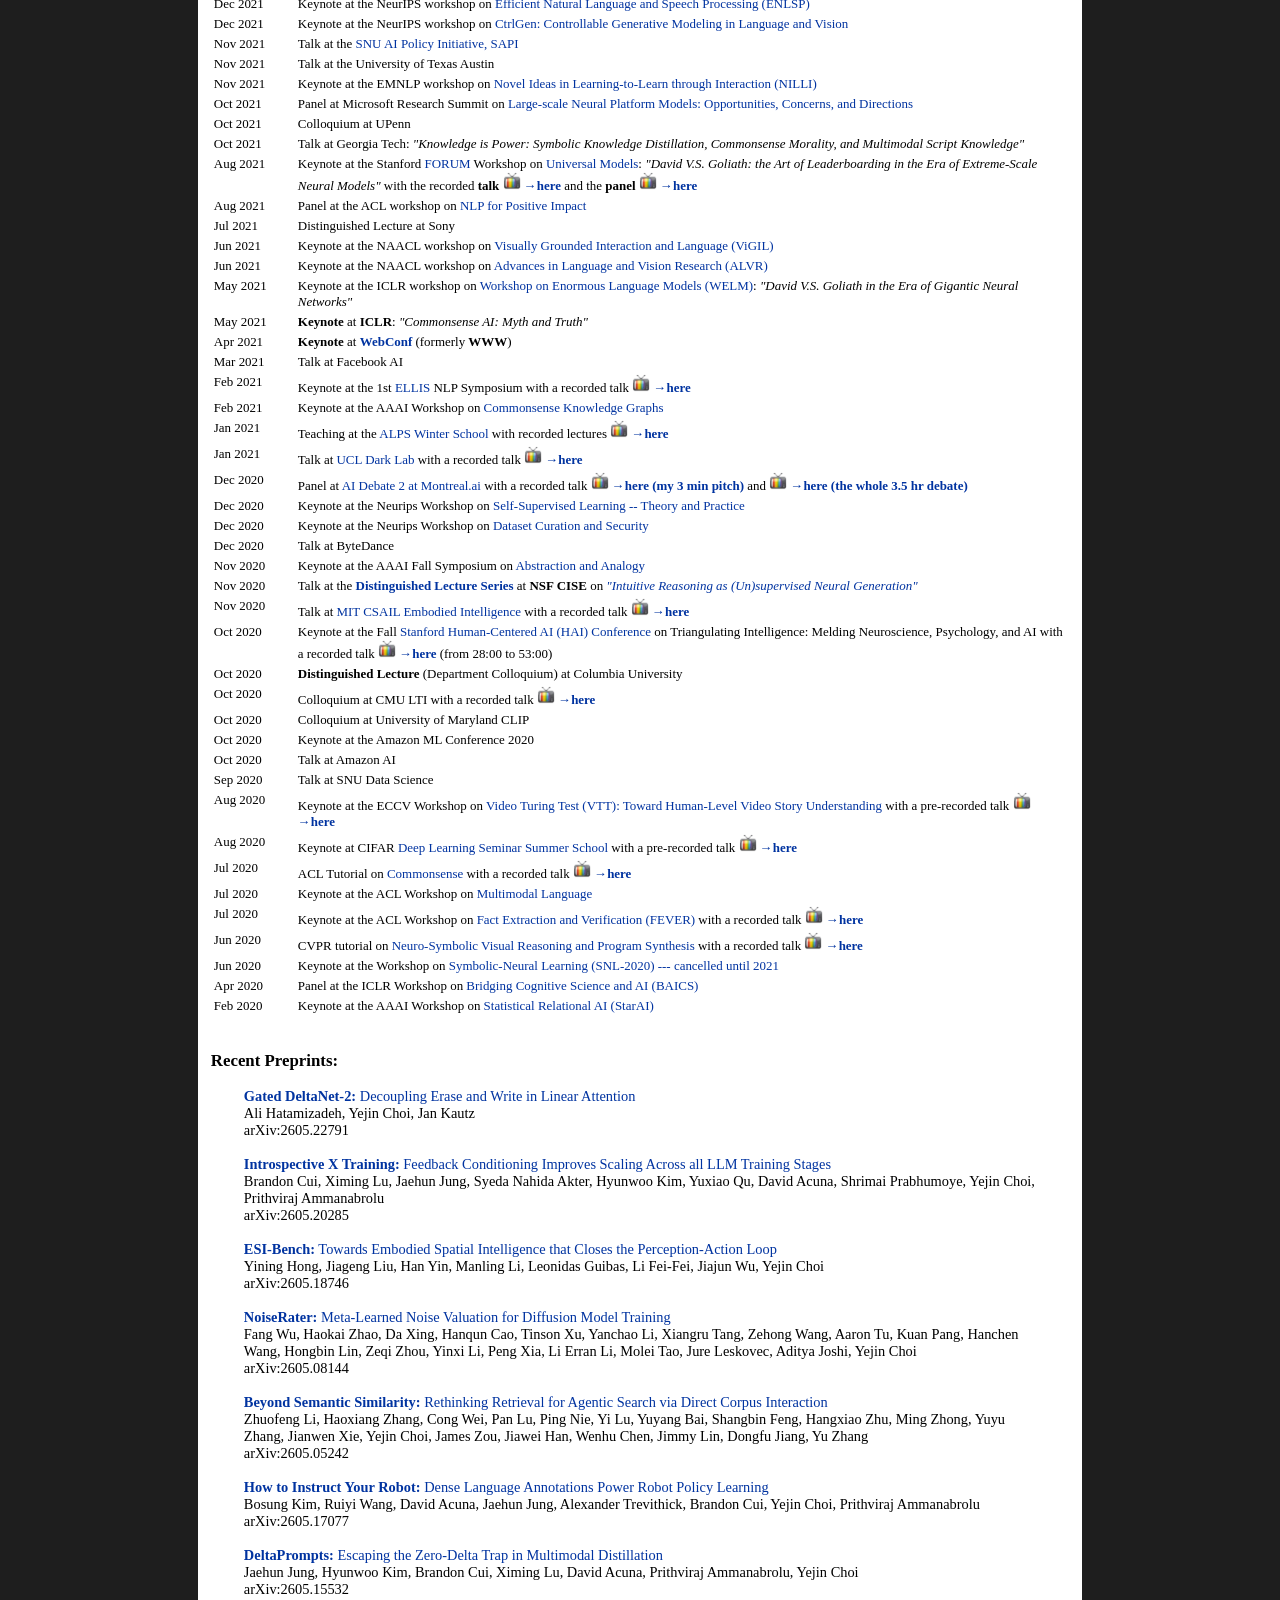
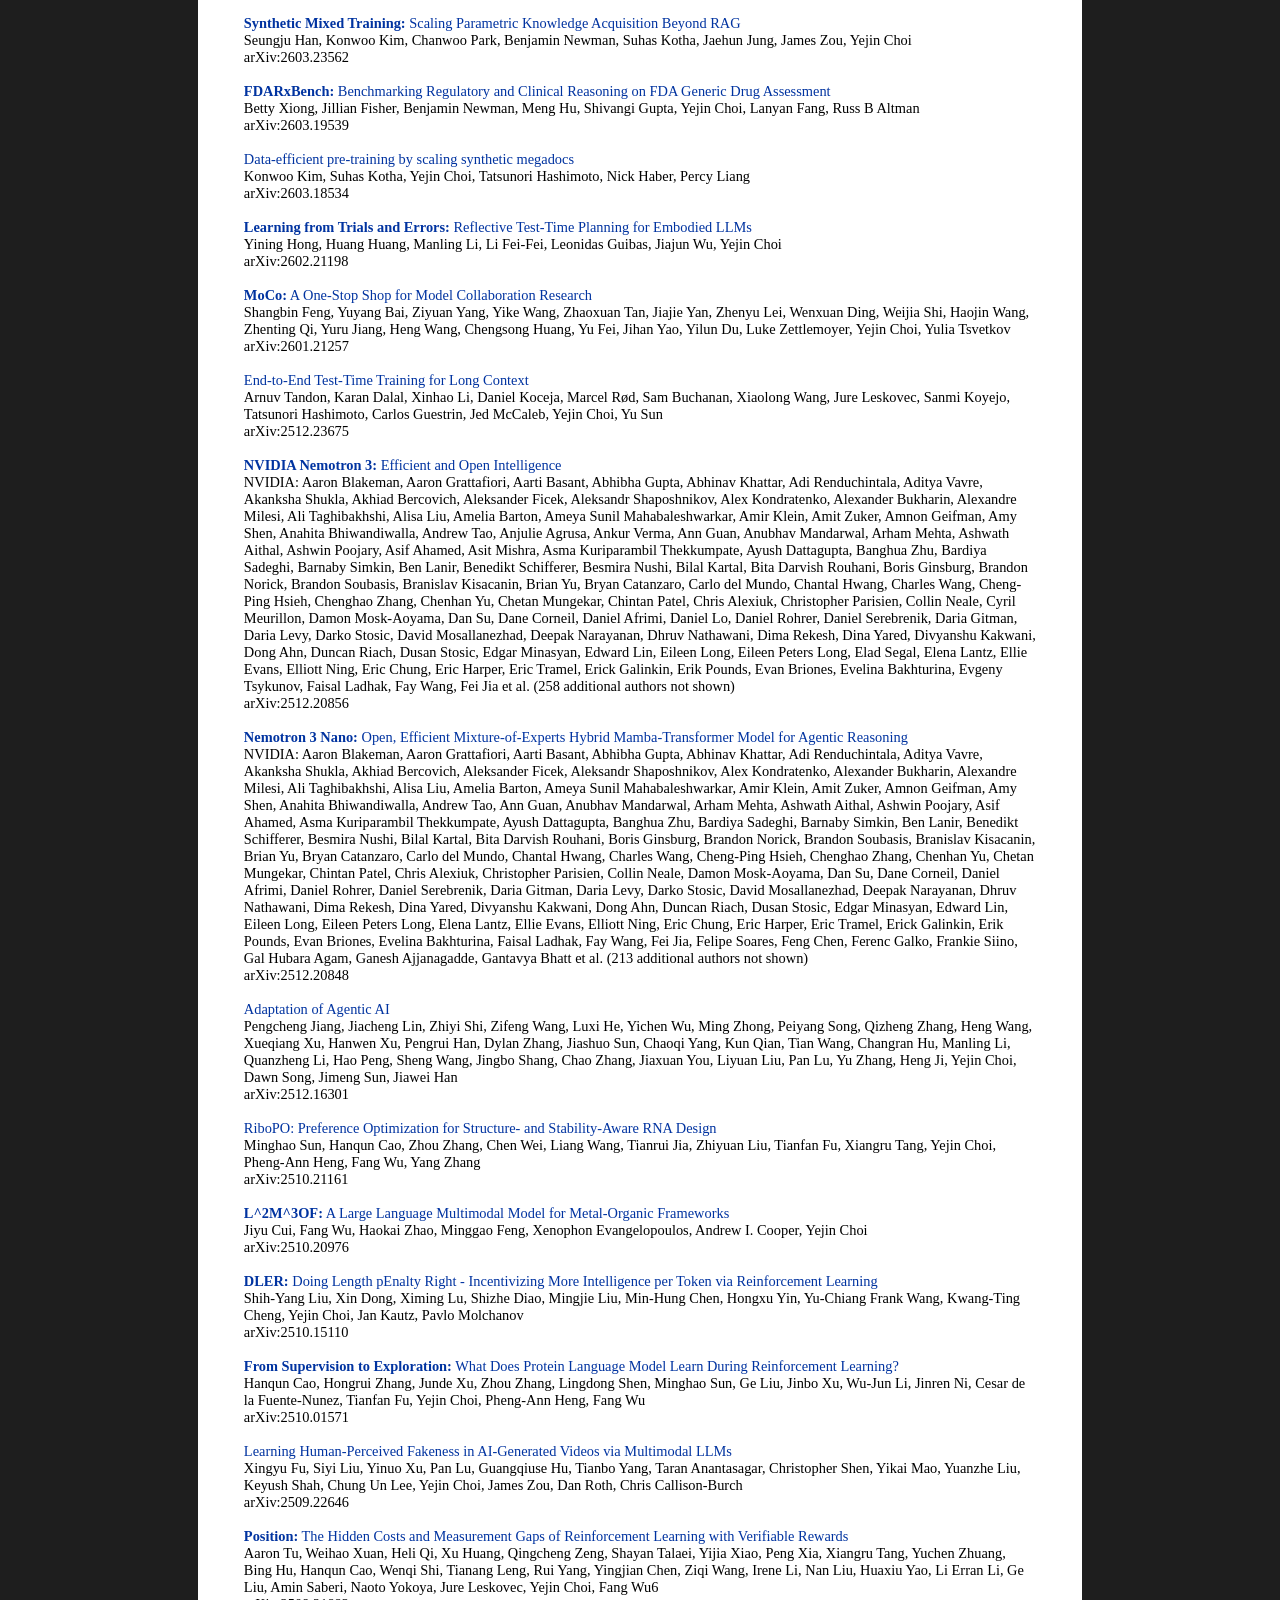
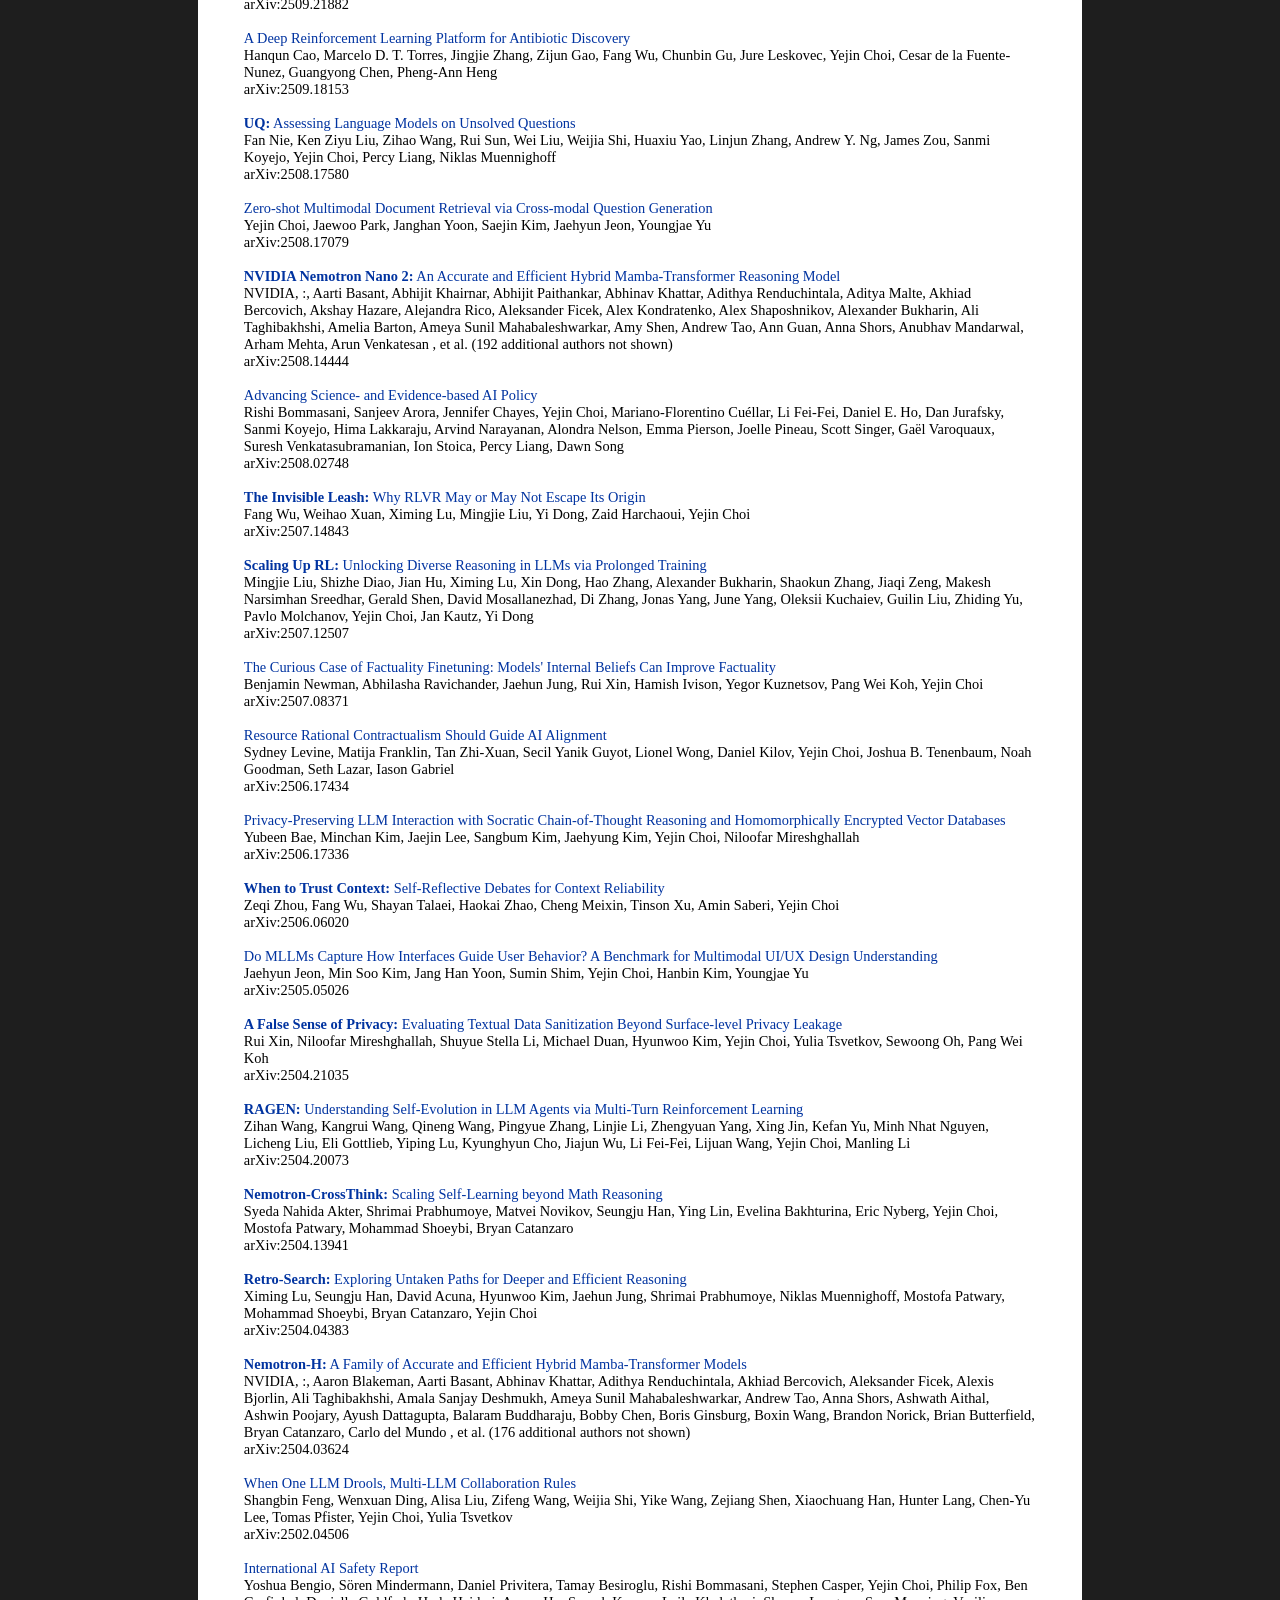
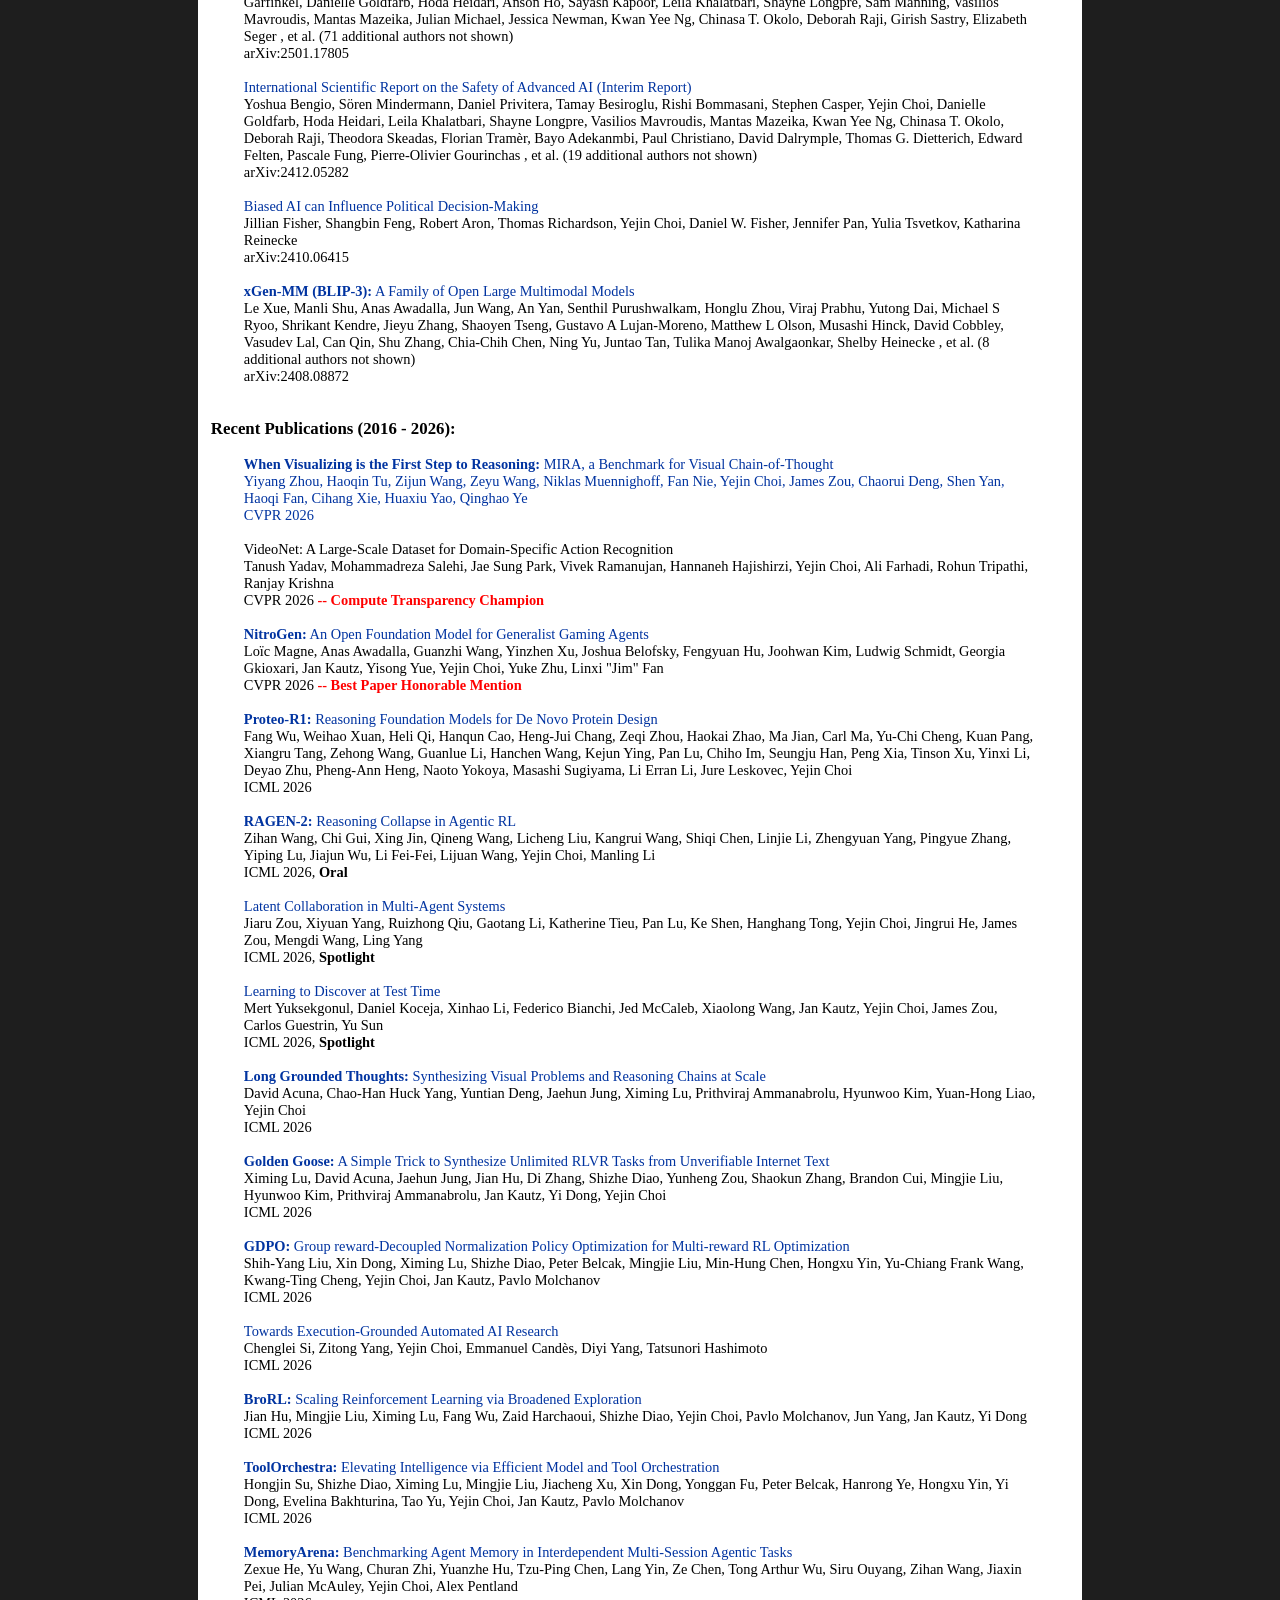
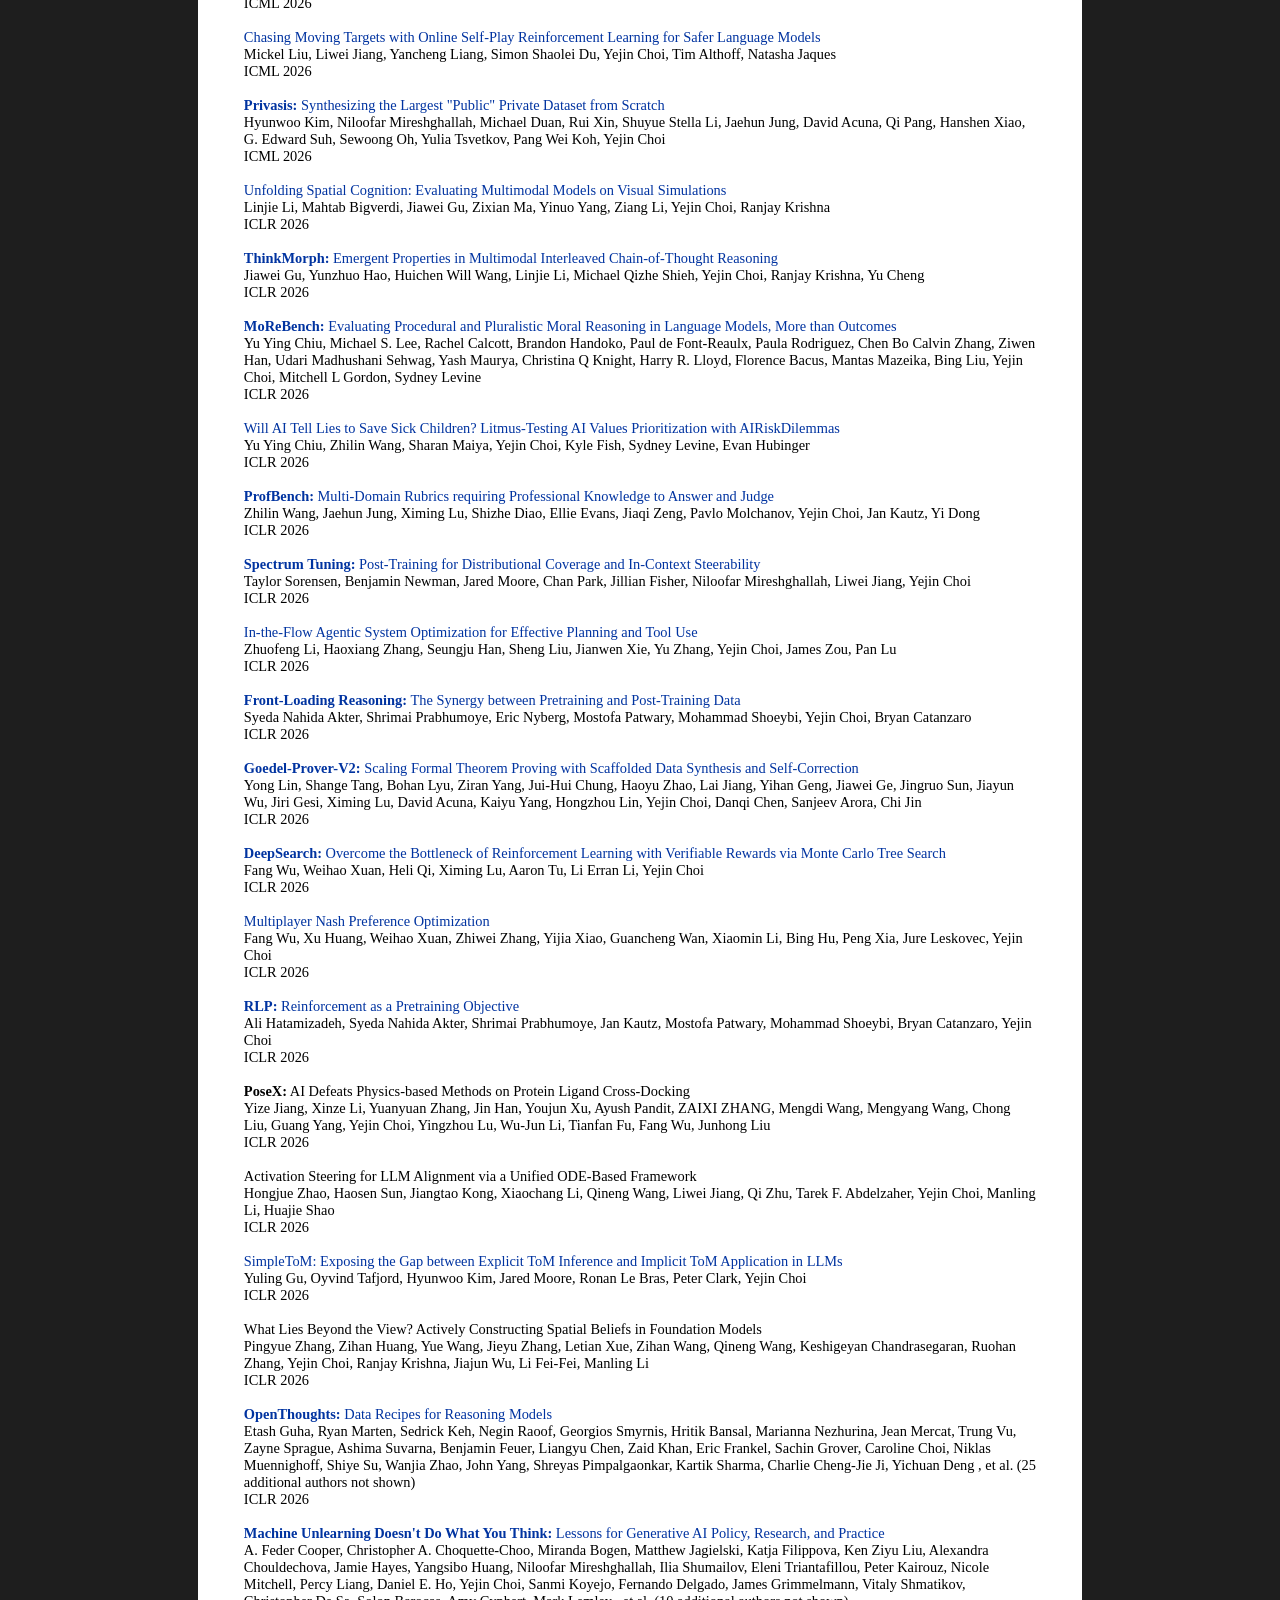
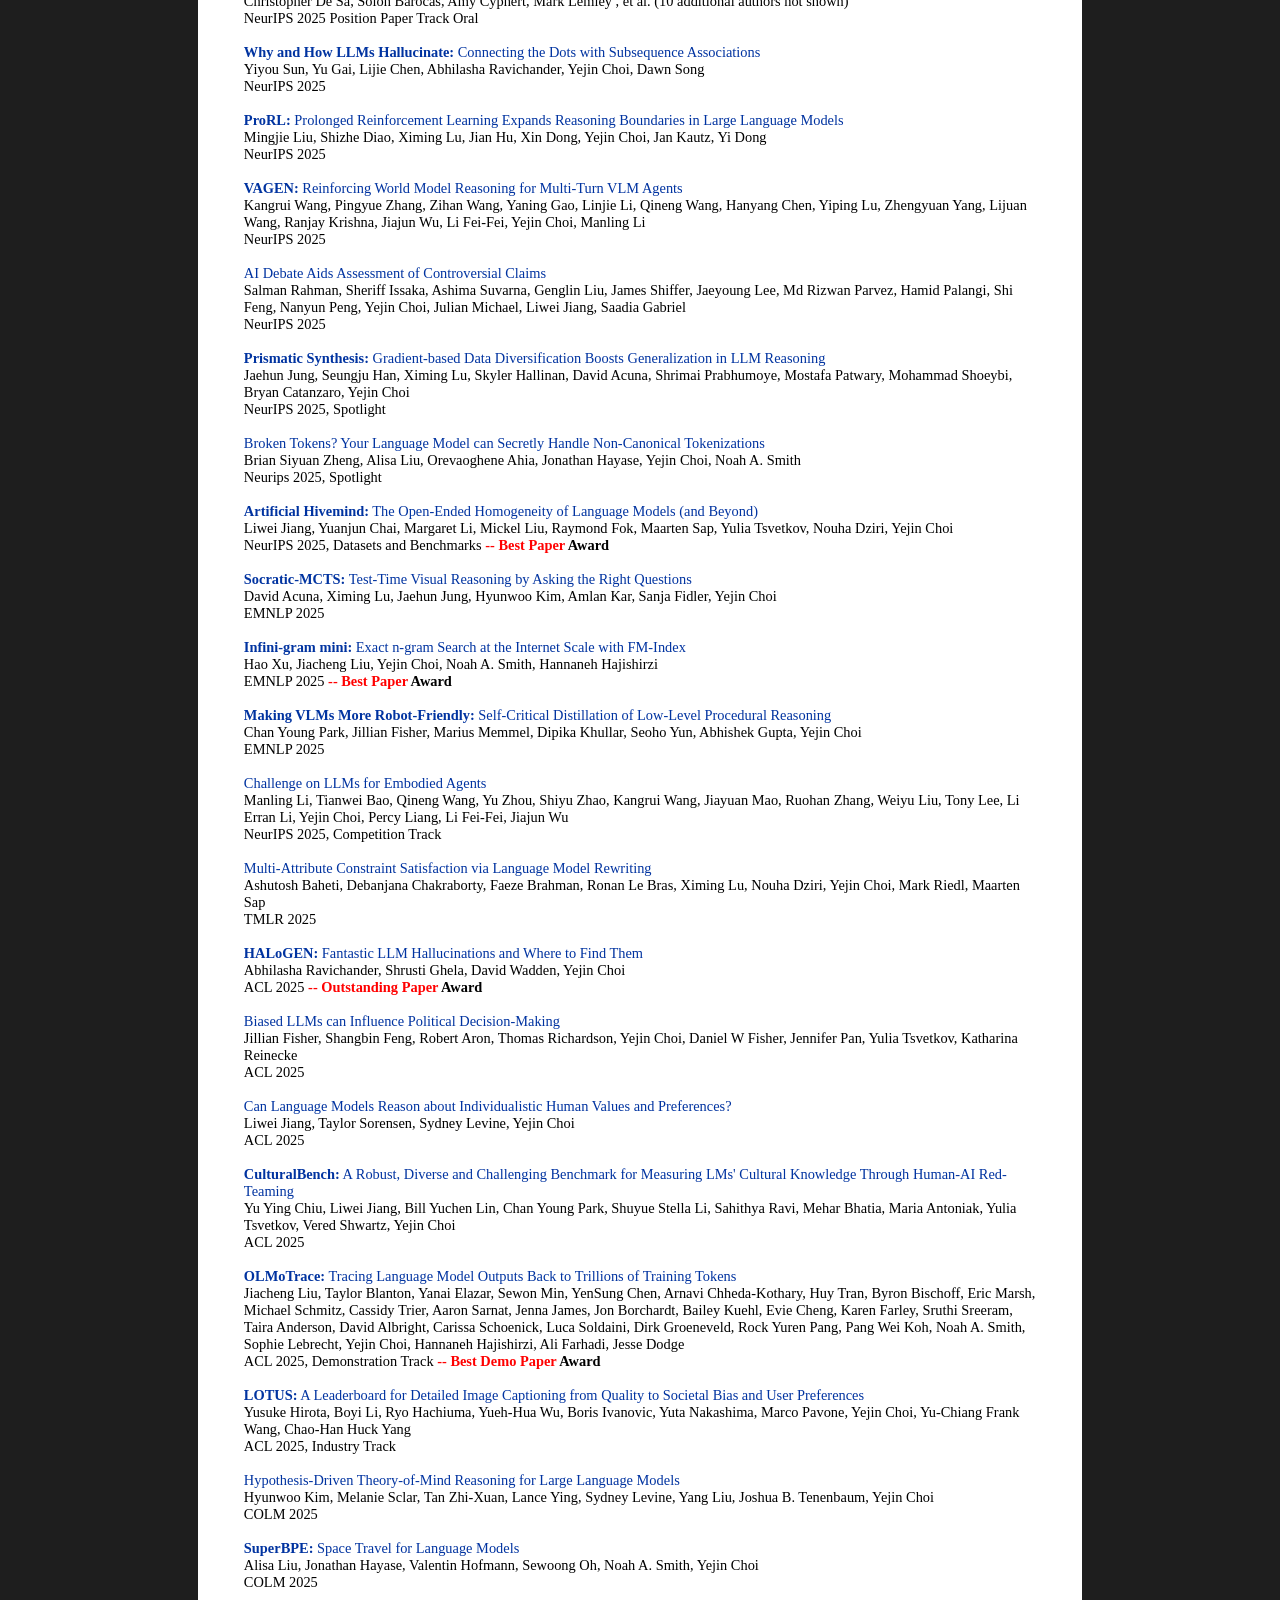
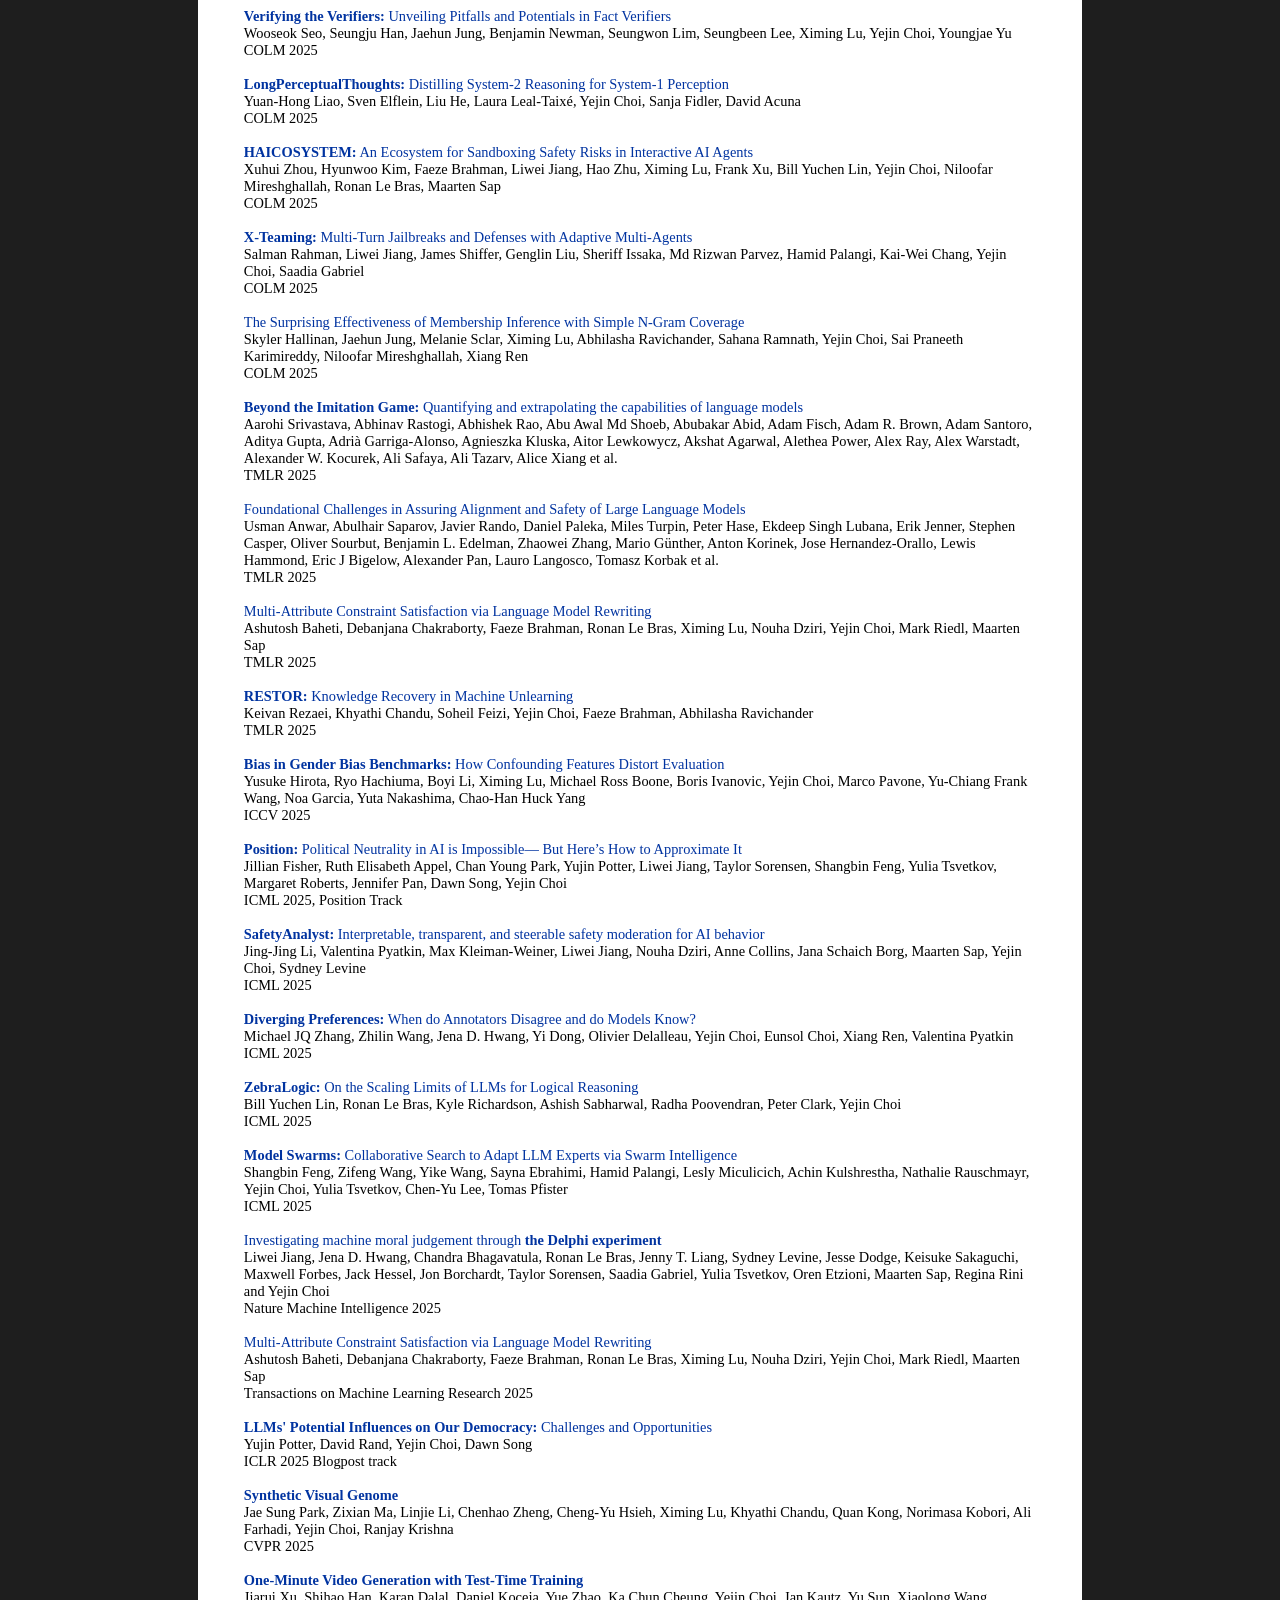
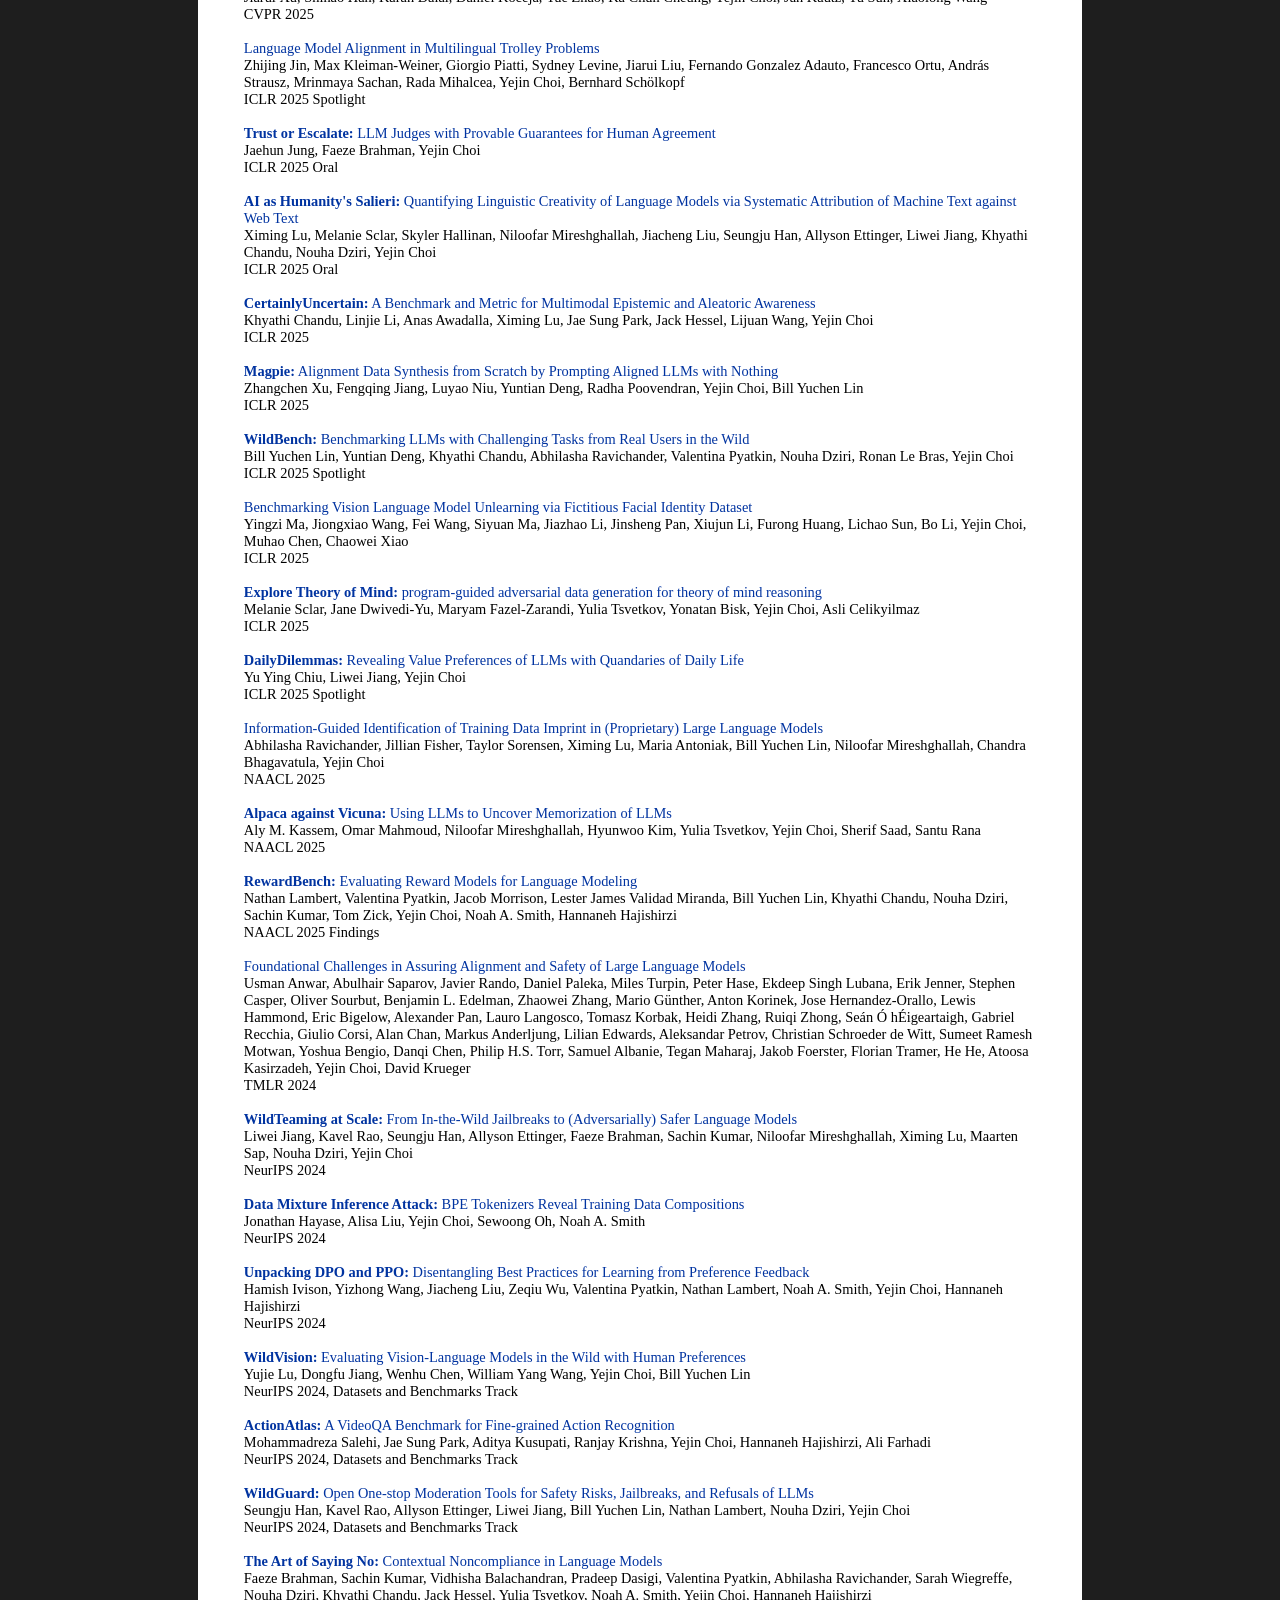
==== commit b82ad239: "Update index.html" ====
--- a/index.html
+++ b/index.html
@@ -22,7 +22,7 @@
 
   <a href="./profile-uw-2022.jpeg"><img src="./profile-uw-2022.jpeg" alt="Image" width="200" align="right"></a><br>
 <font color="grey" size="1"> Photo credit: Matt Hagen</font><br><br><br>
- <img src="./mosaic-brain.jpeg" alt="Image" width="90" align="right">
+ <img src="./mosaic-brain.jpg" alt="Image" width="90" align="right">
   <br>
 
  </div>
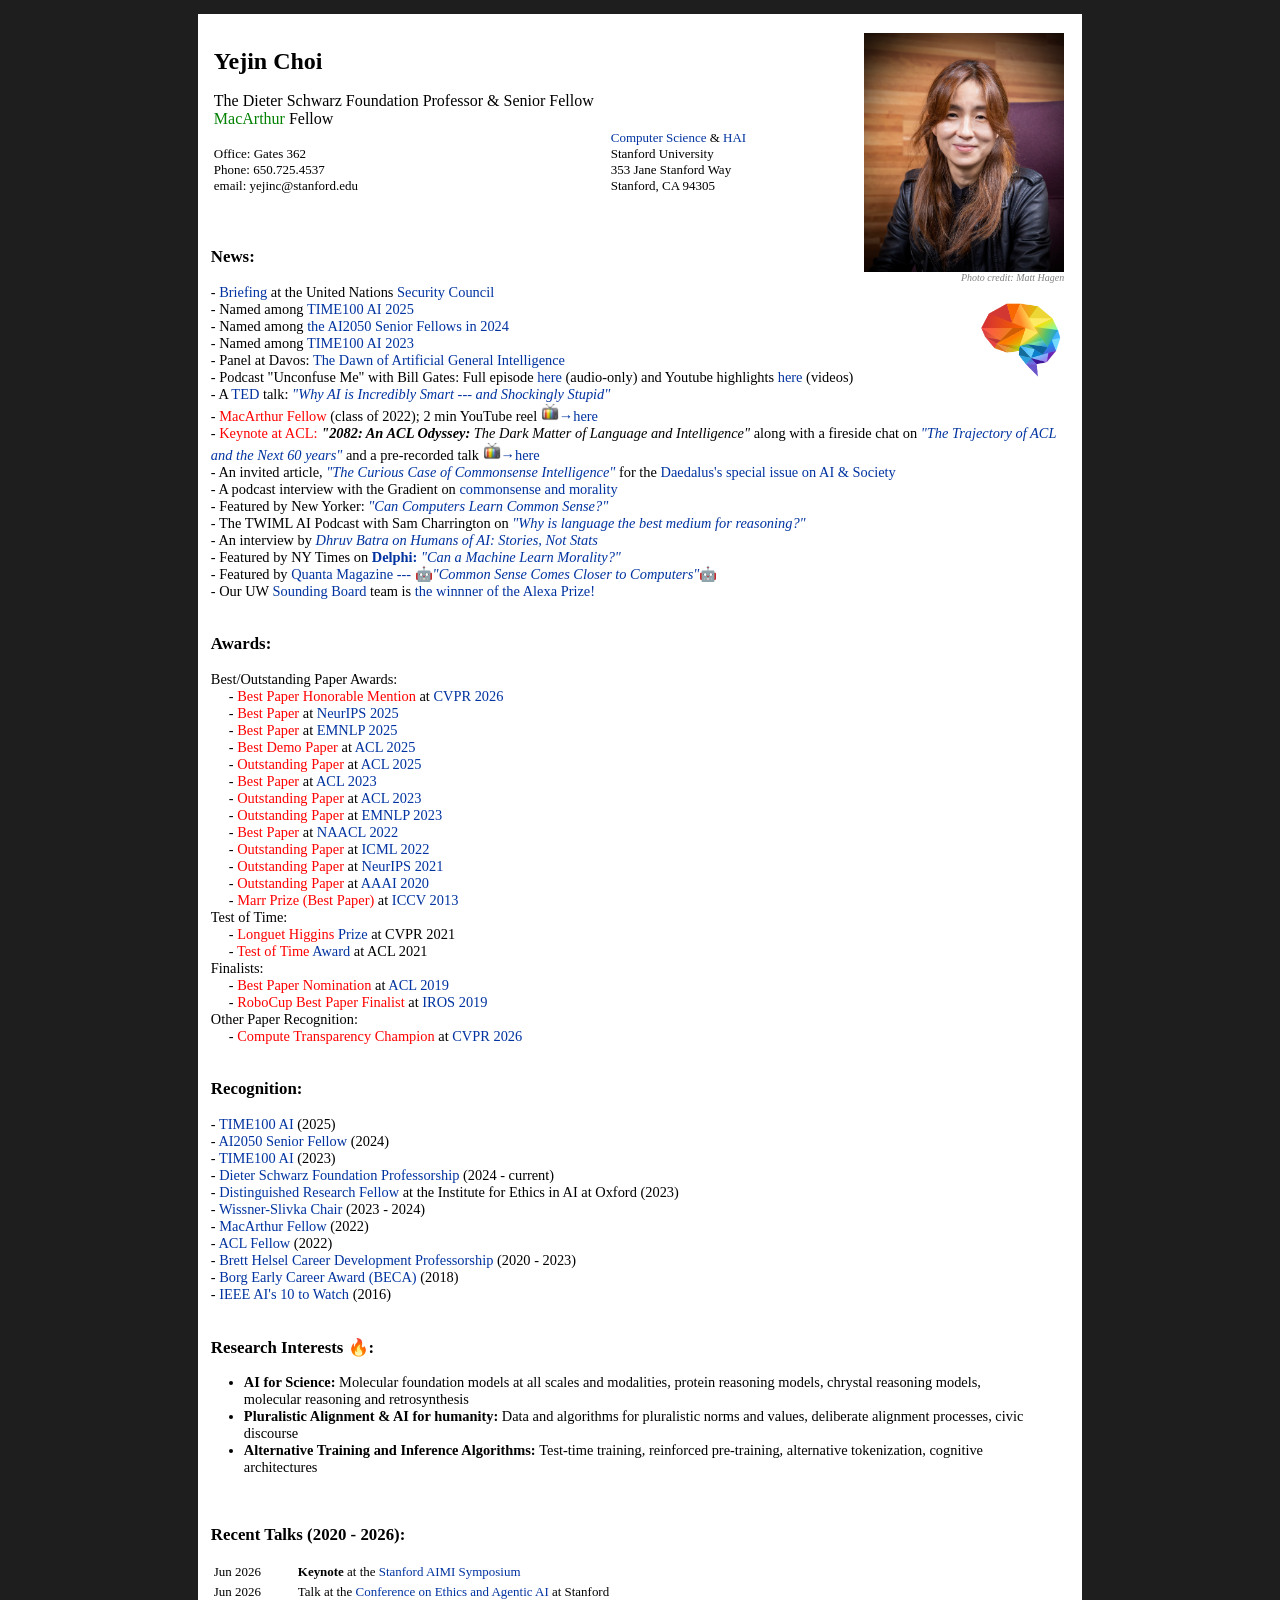
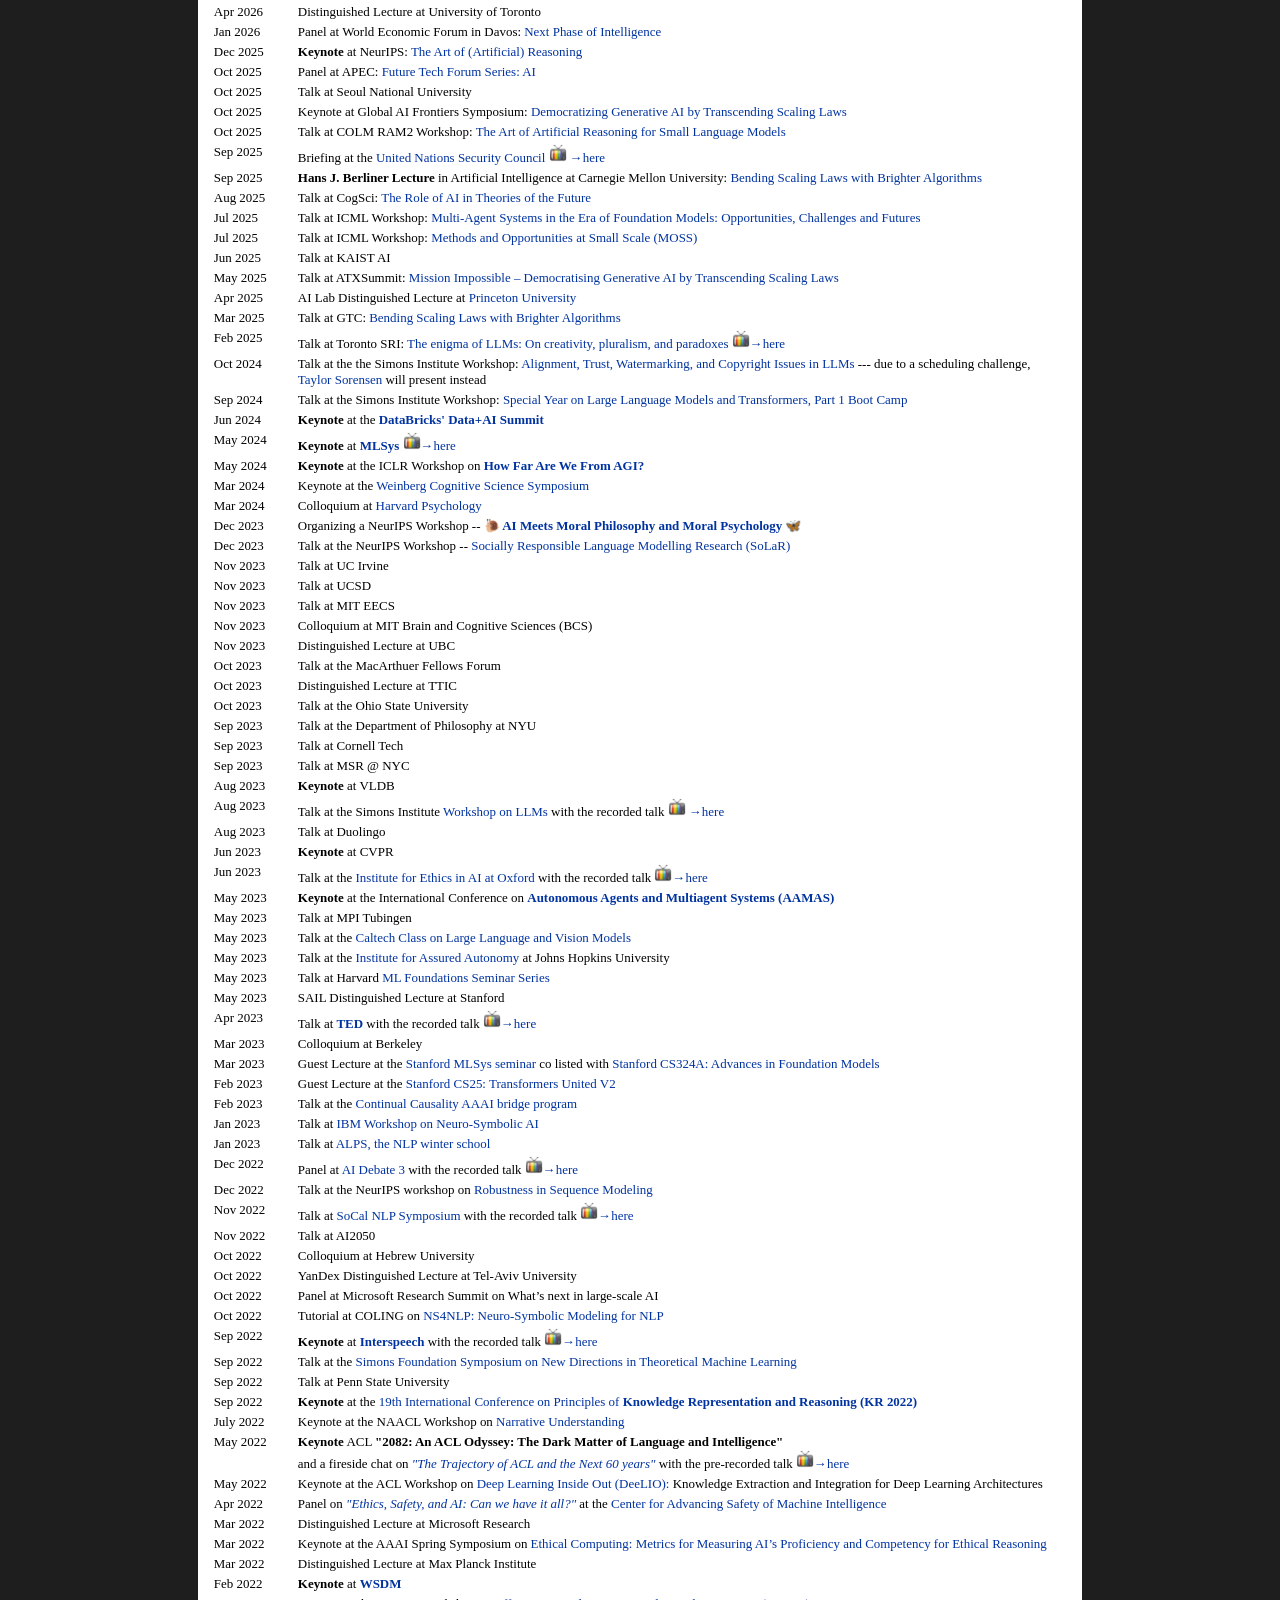
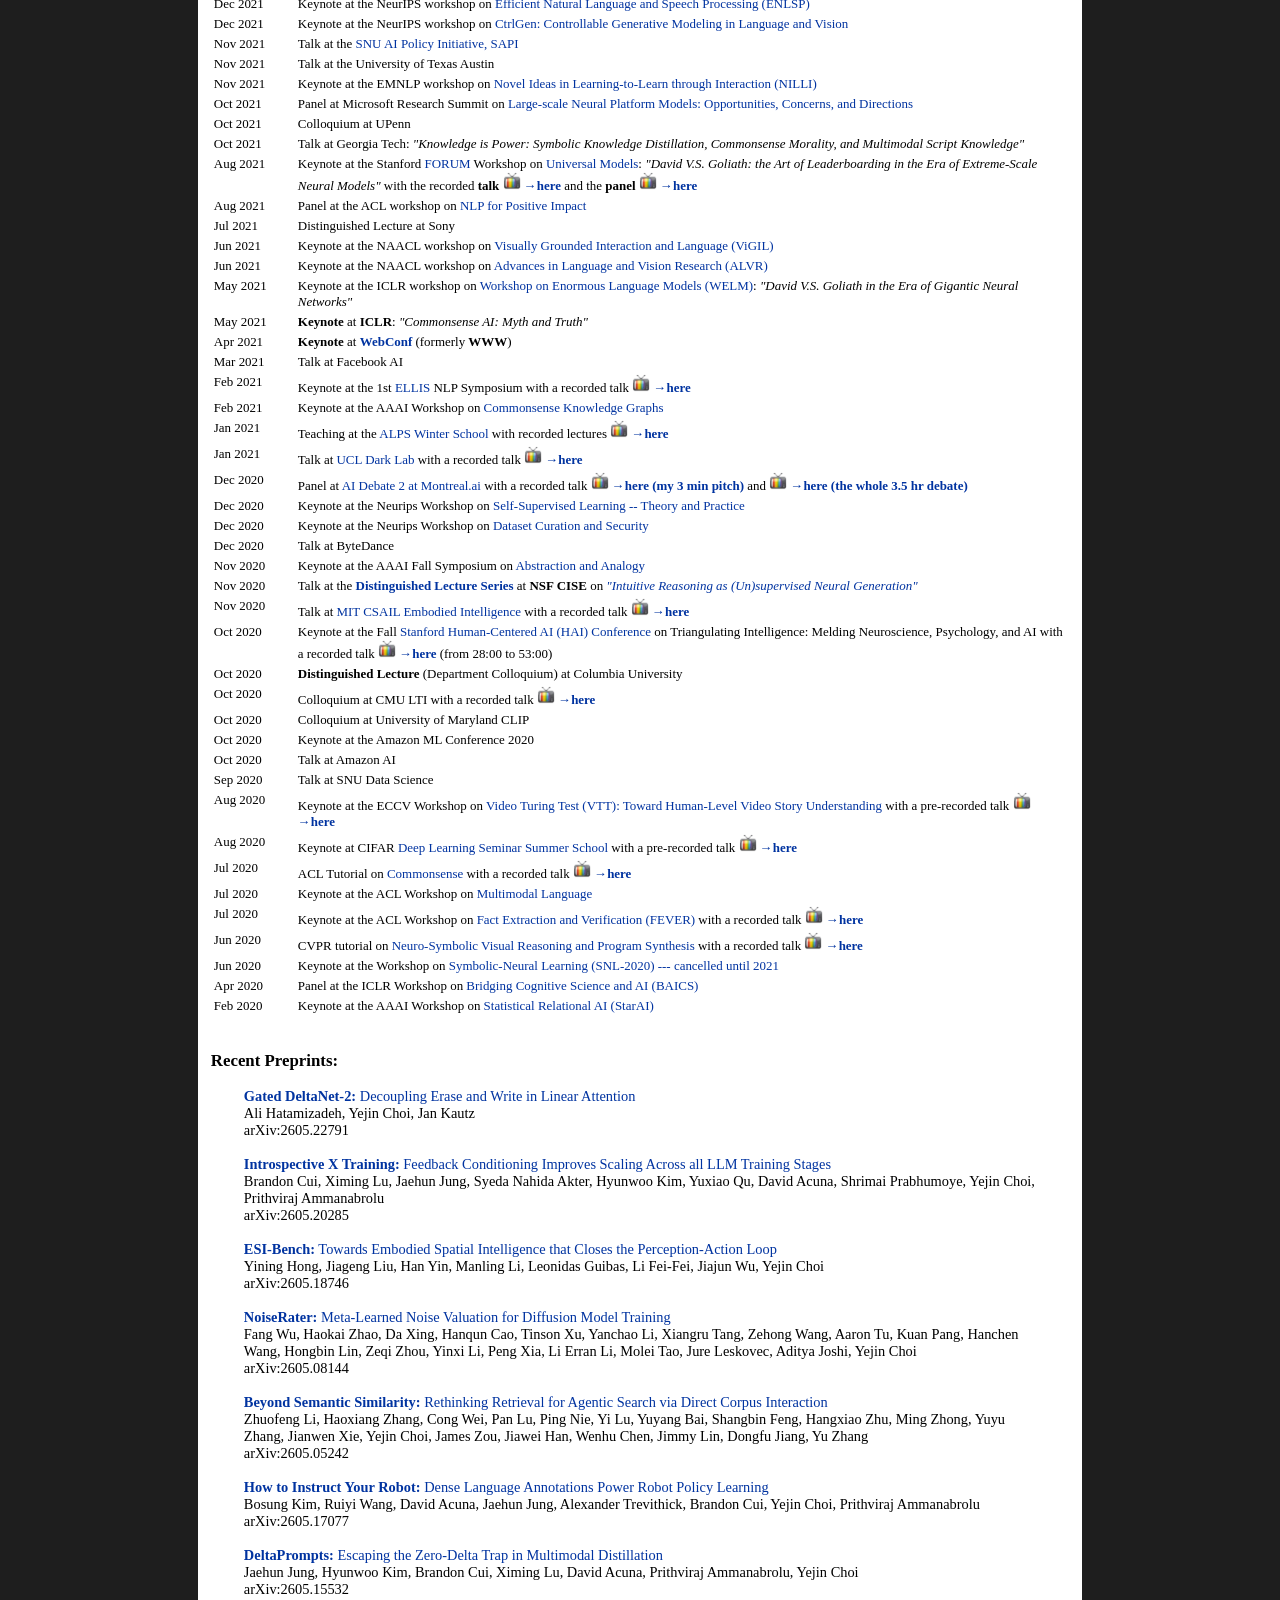
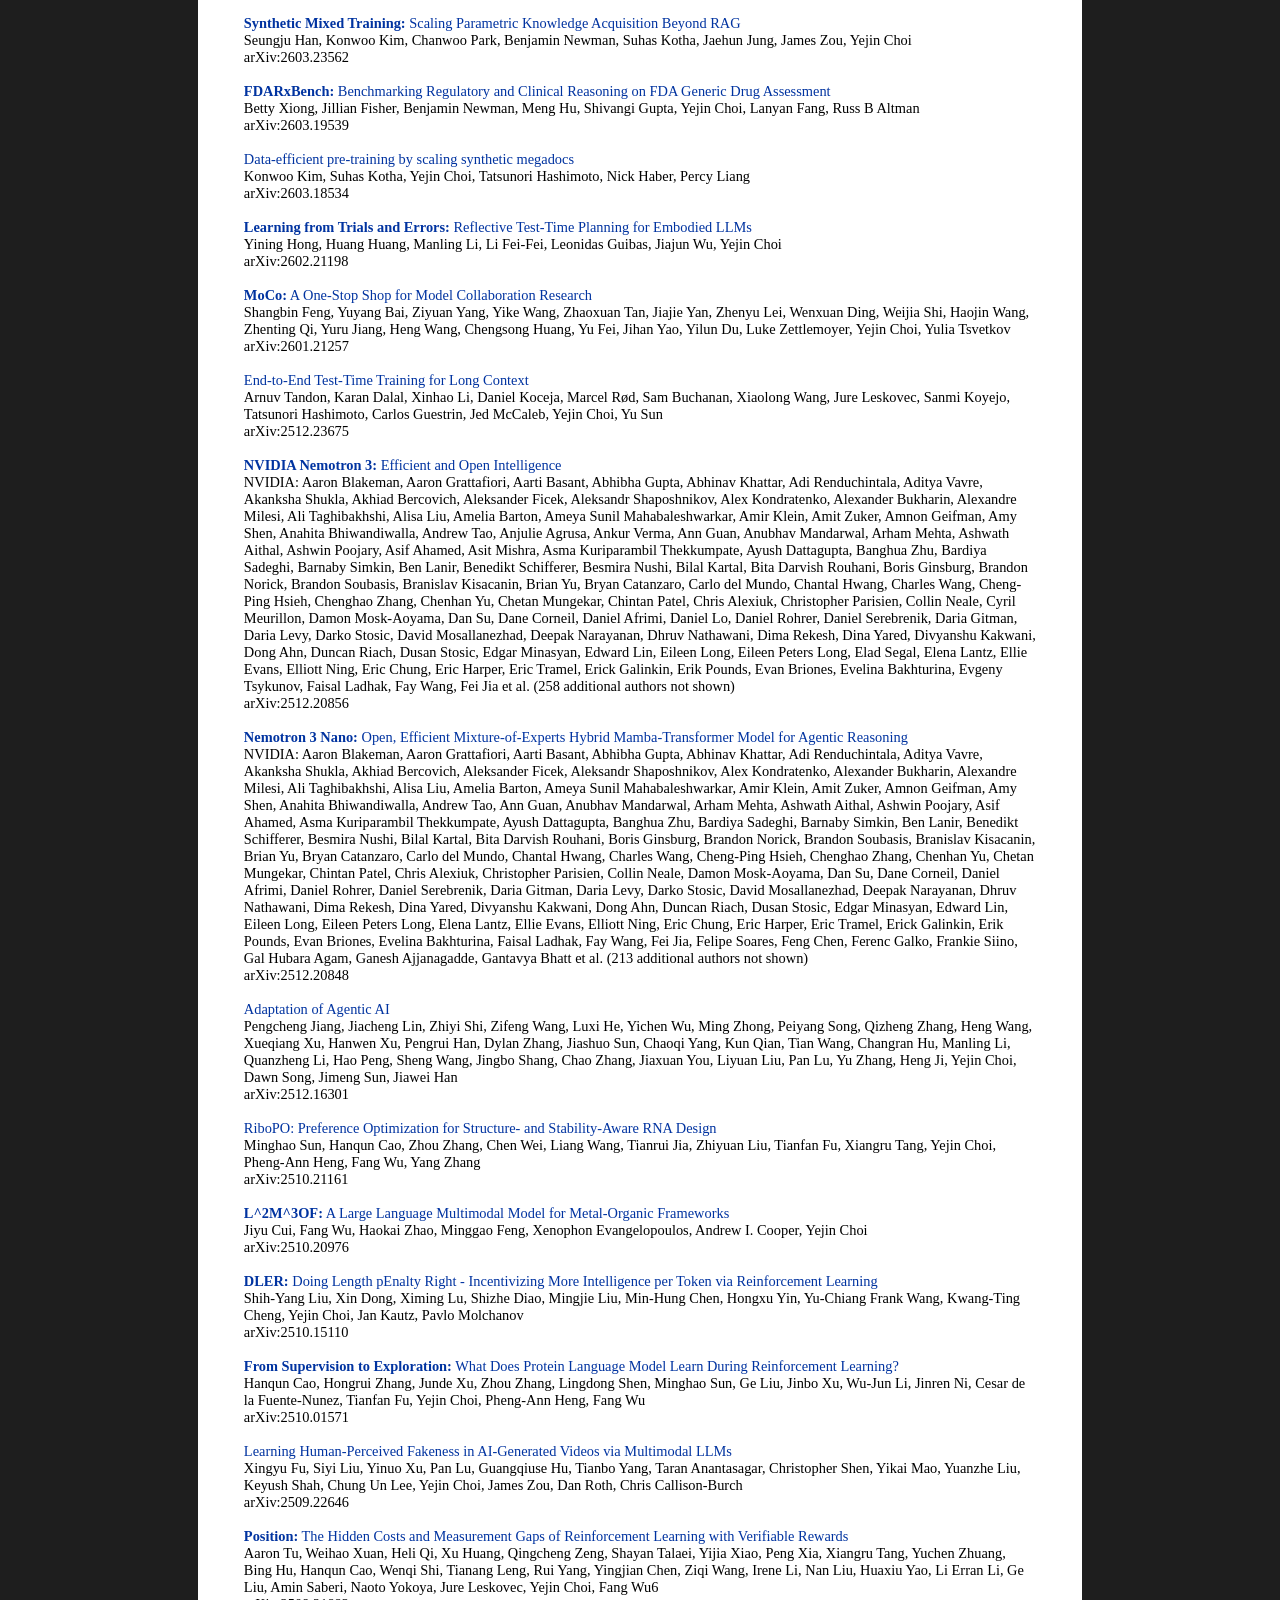
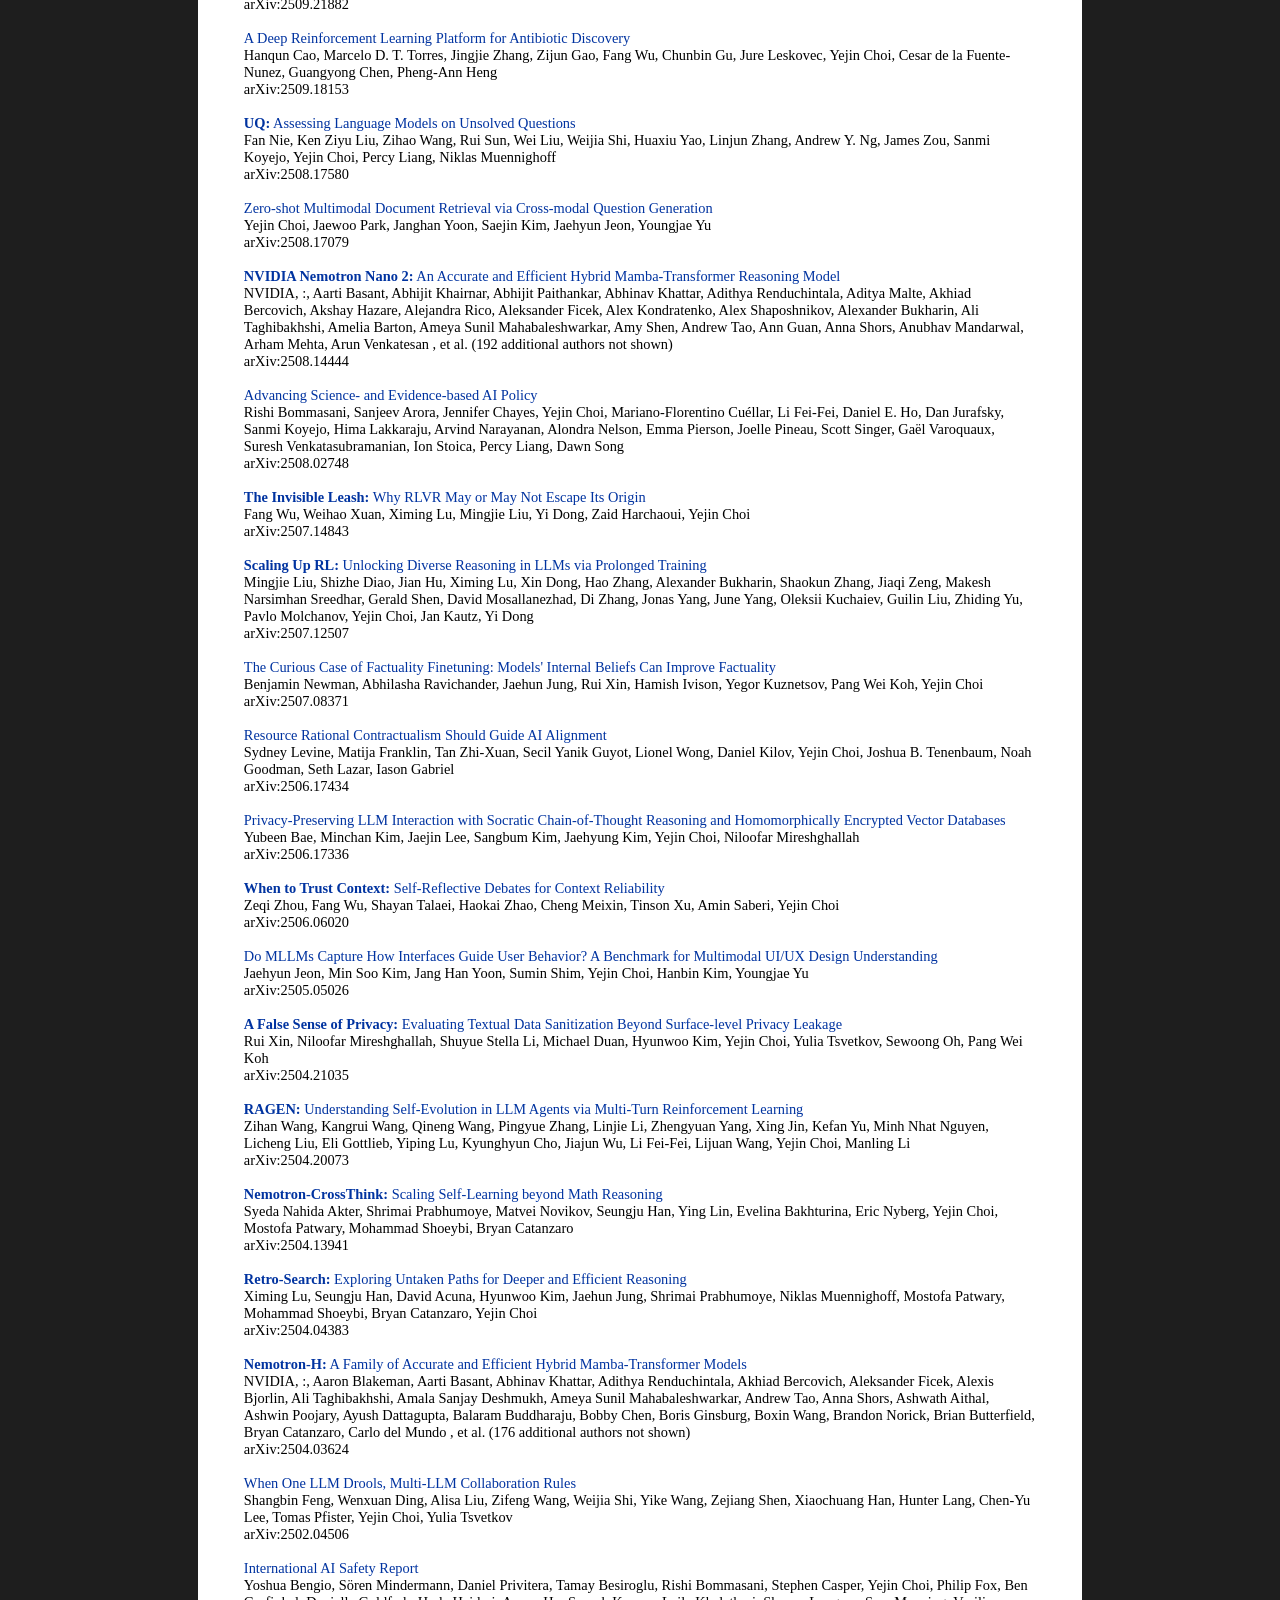
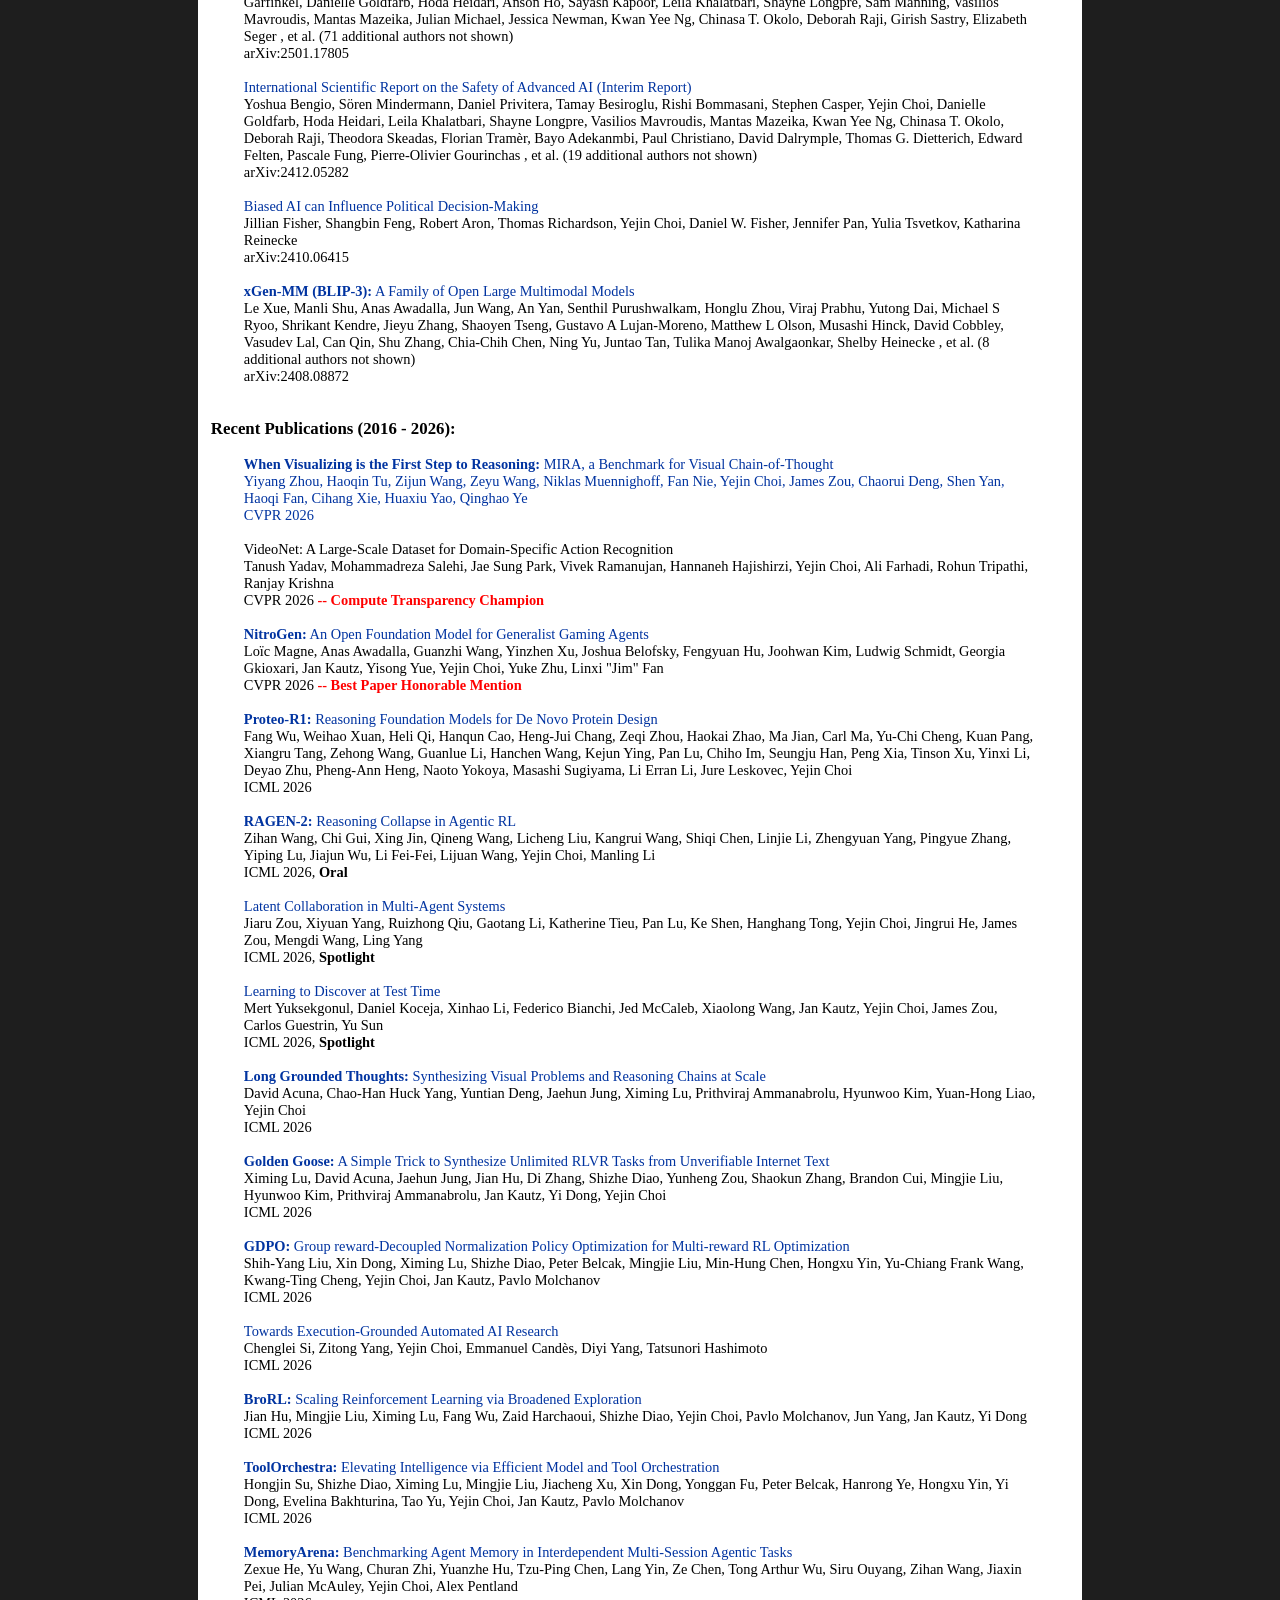
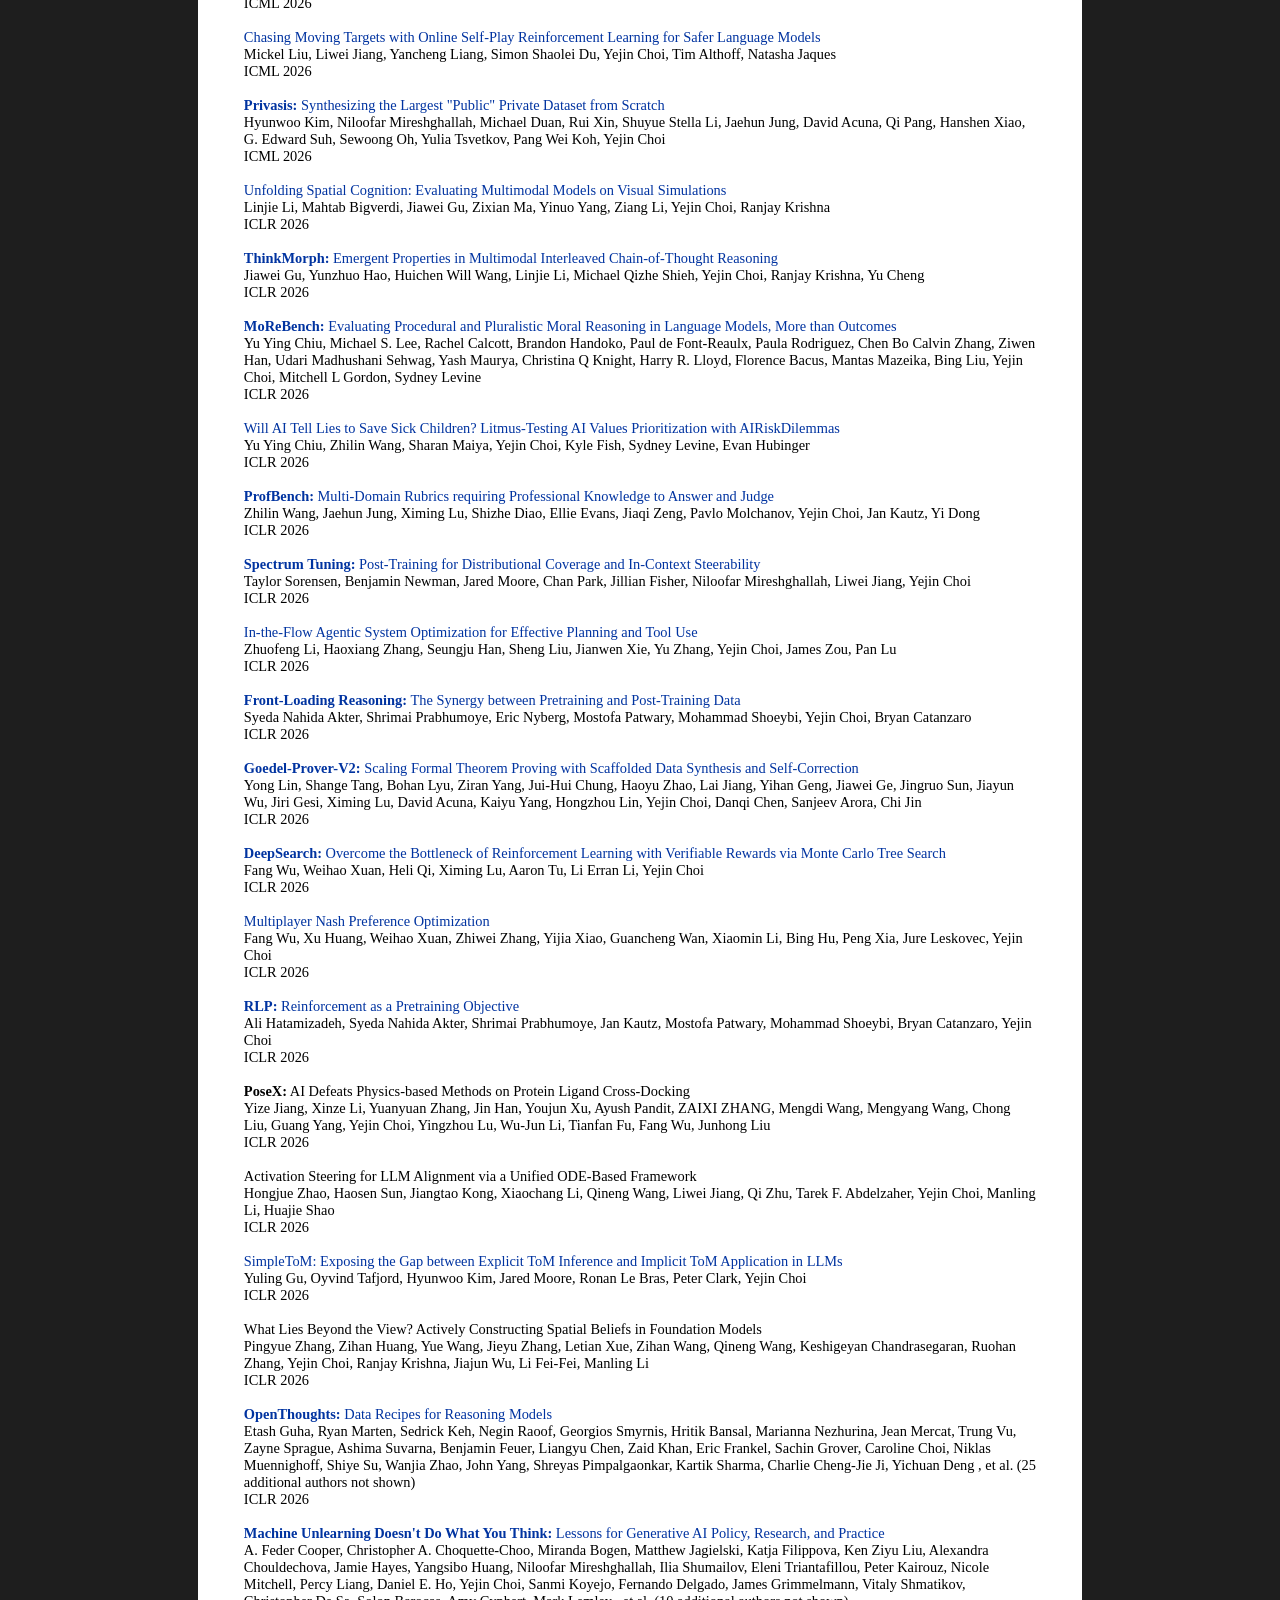
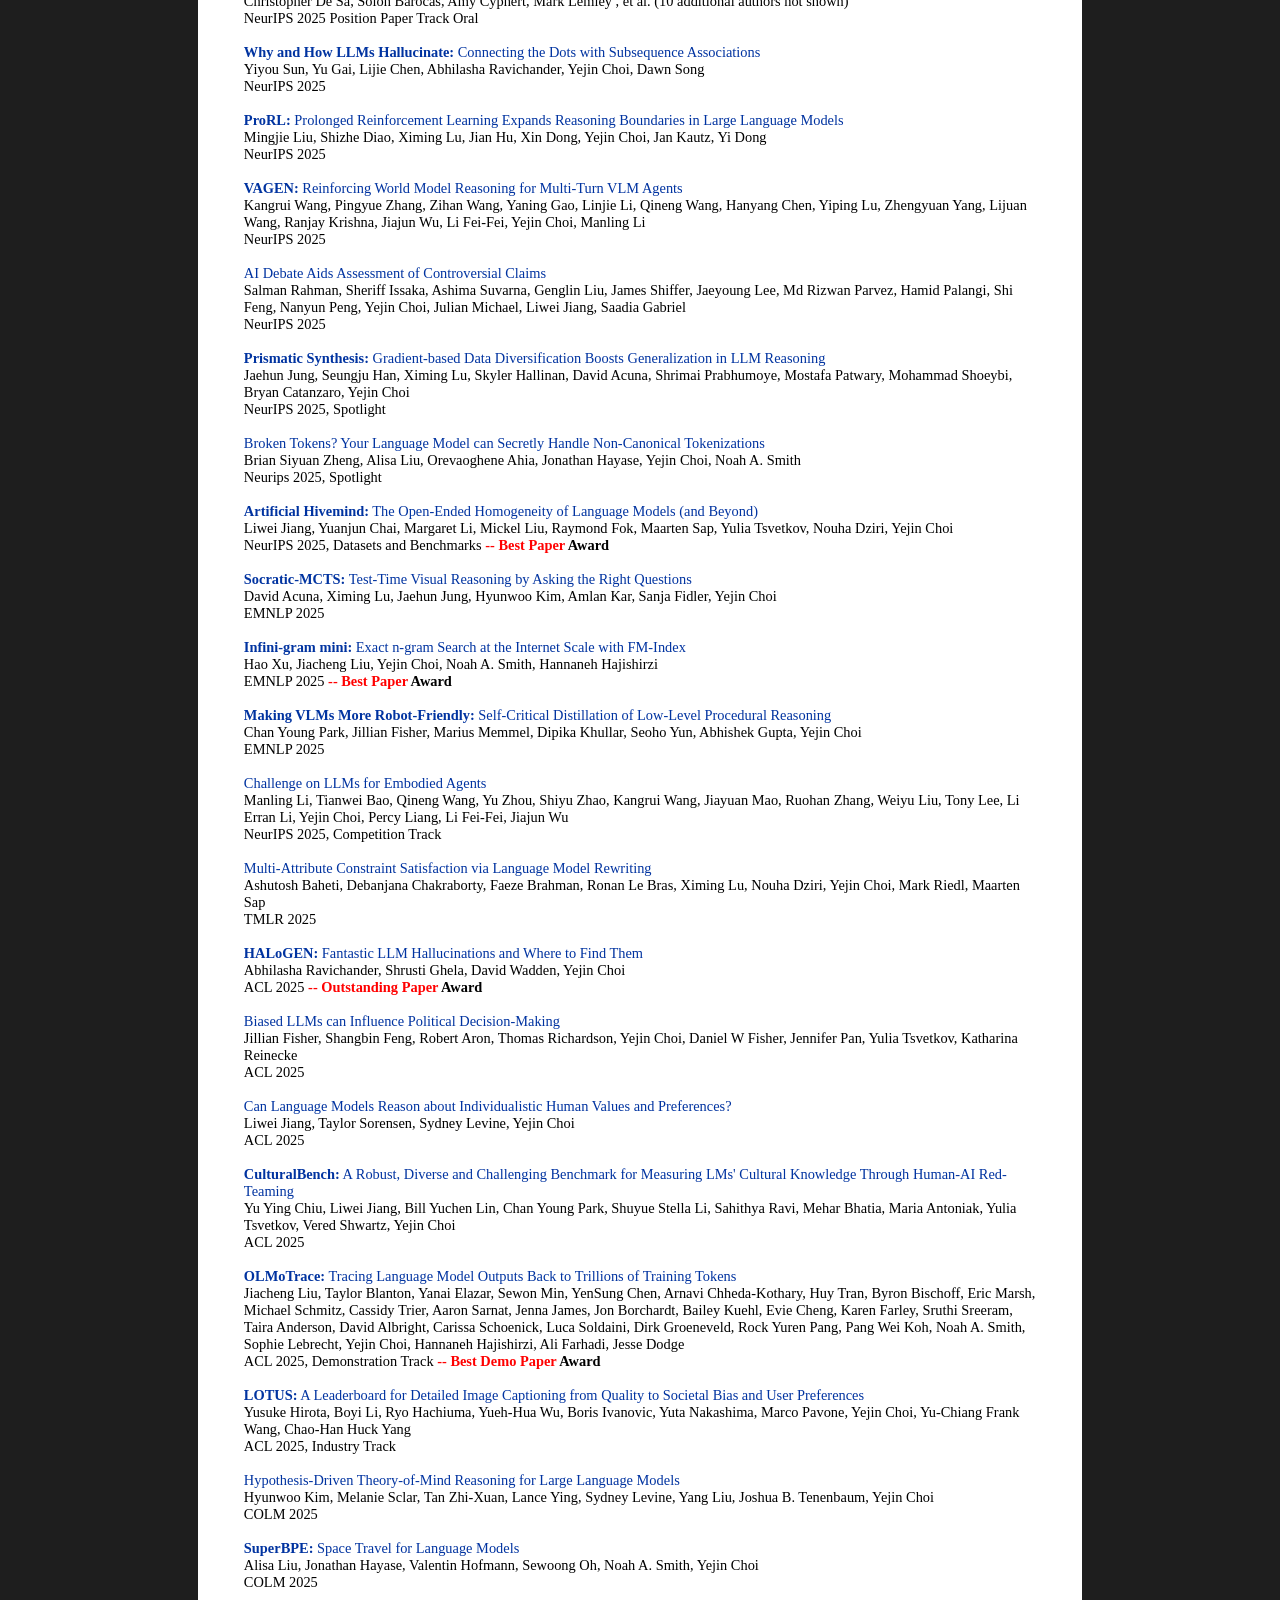
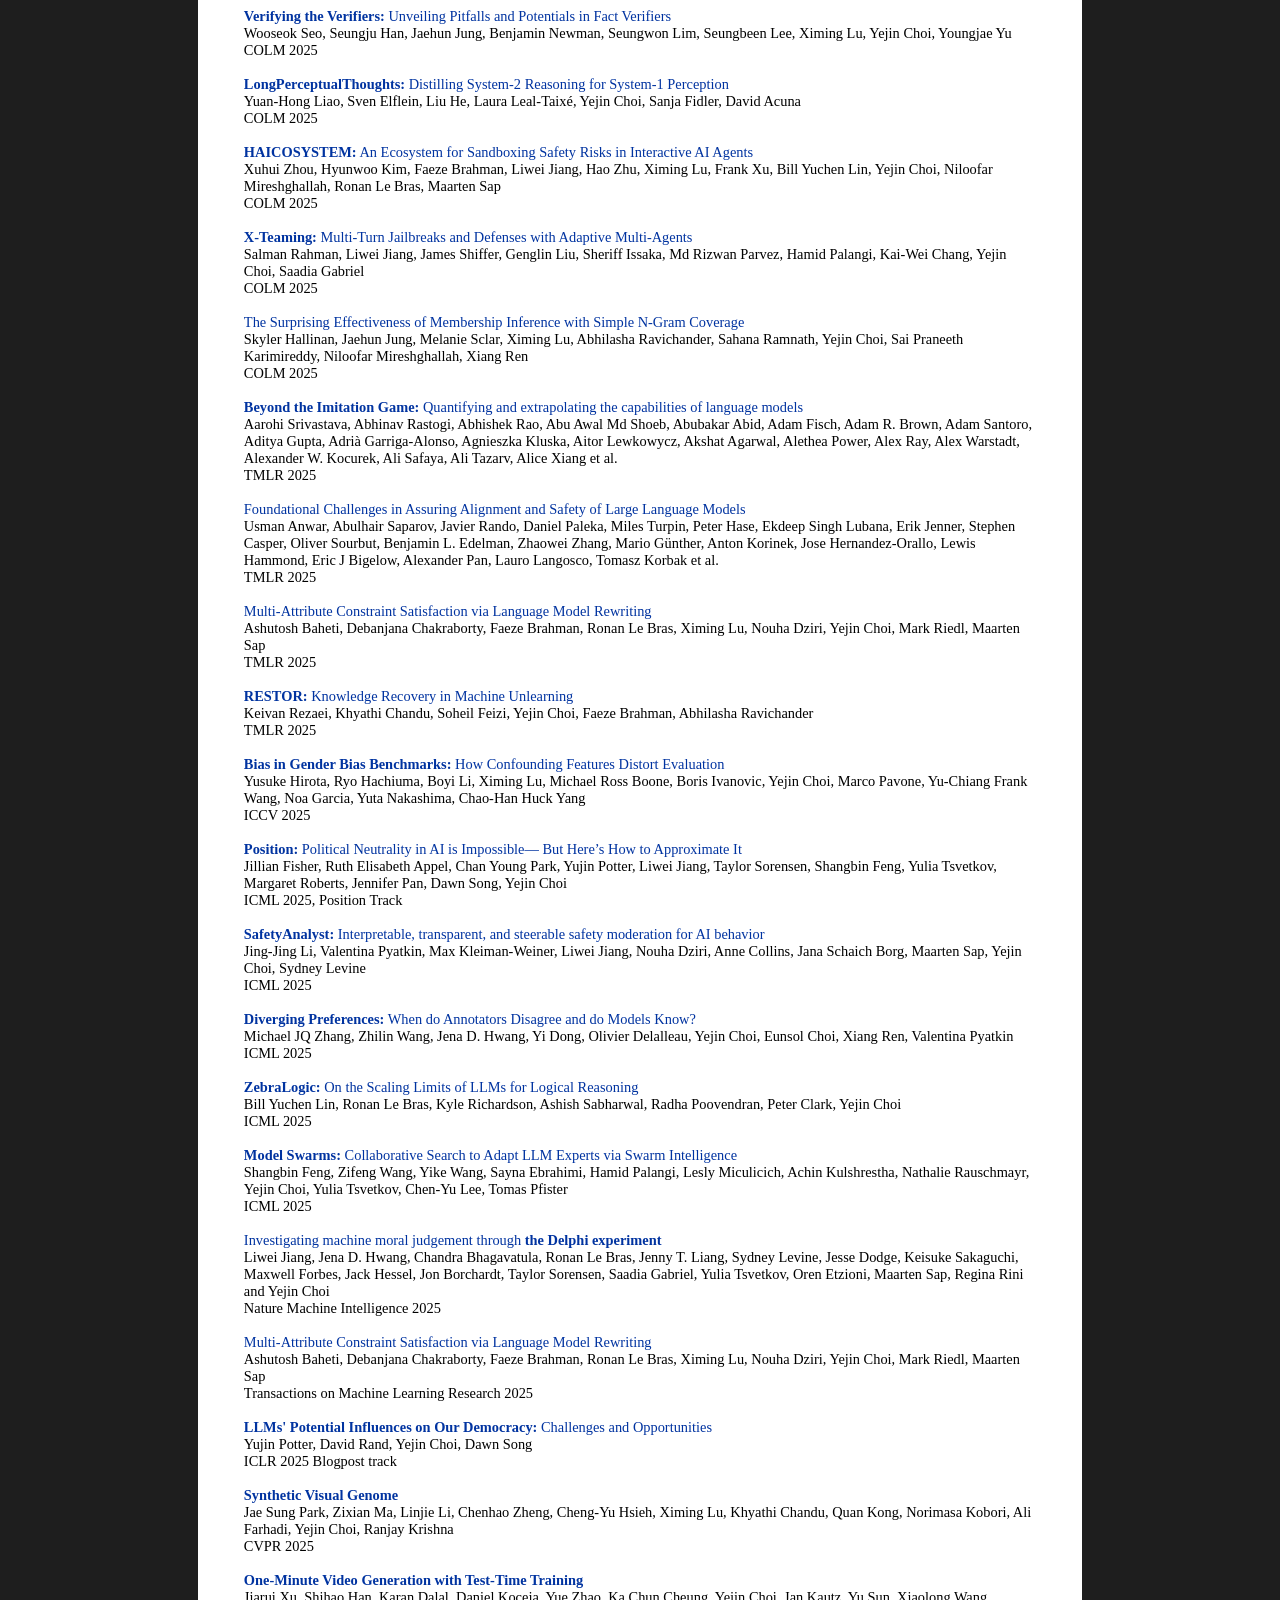
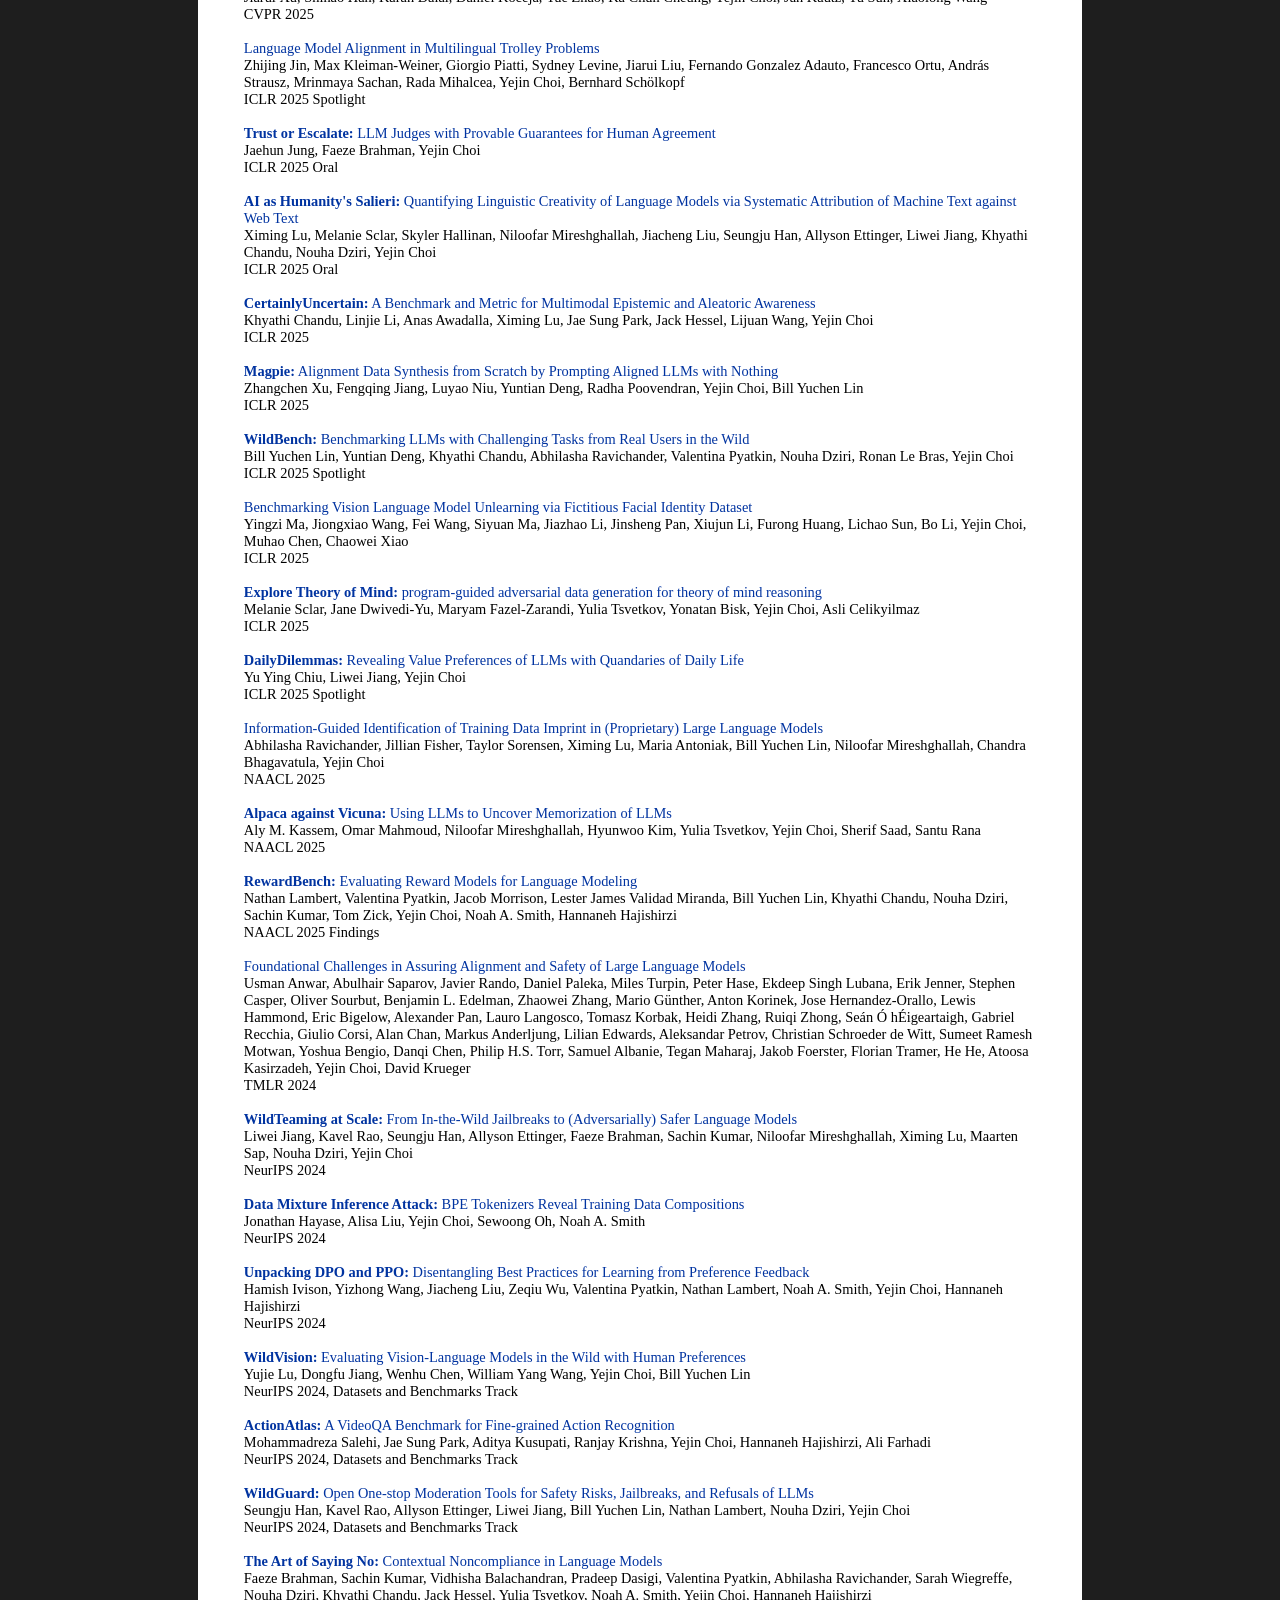
==== commit 05a471ba: "o" ====
--- a/index.html
+++ b/index.html
@@ -22,7 +22,7 @@
 
   <a href="./profile-uw-2022.jpeg"><img src="./profile-uw-2022.jpeg" alt="Image" width="200" align="right"></a><br>
 <font color="grey" size="1"> Photo credit: Matt Hagen</font><br><br><br>
- <img src="./mosaic-brain.jpg" alt="Image" width="90" align="right">
+ <img src="./mosaic-brain.png" alt="Image" width="90" align="right">
   <br>
 
  </div>
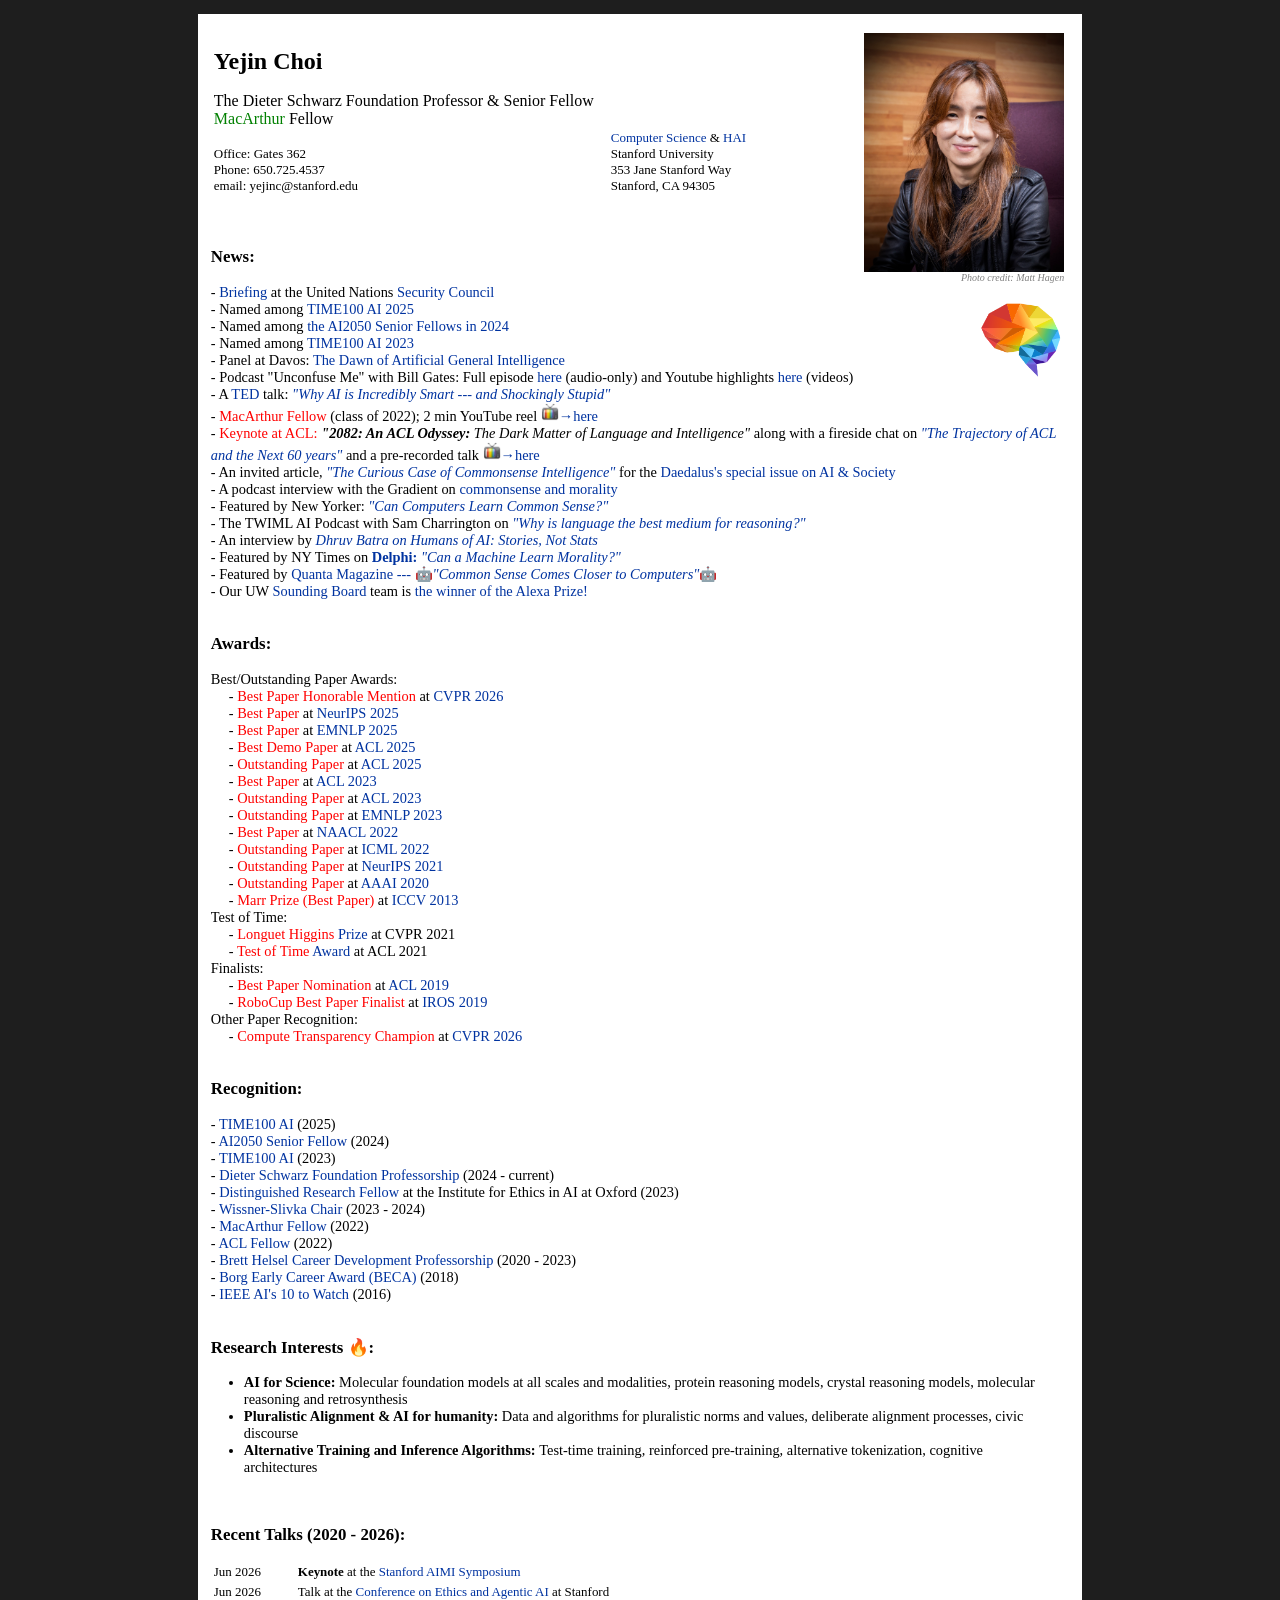
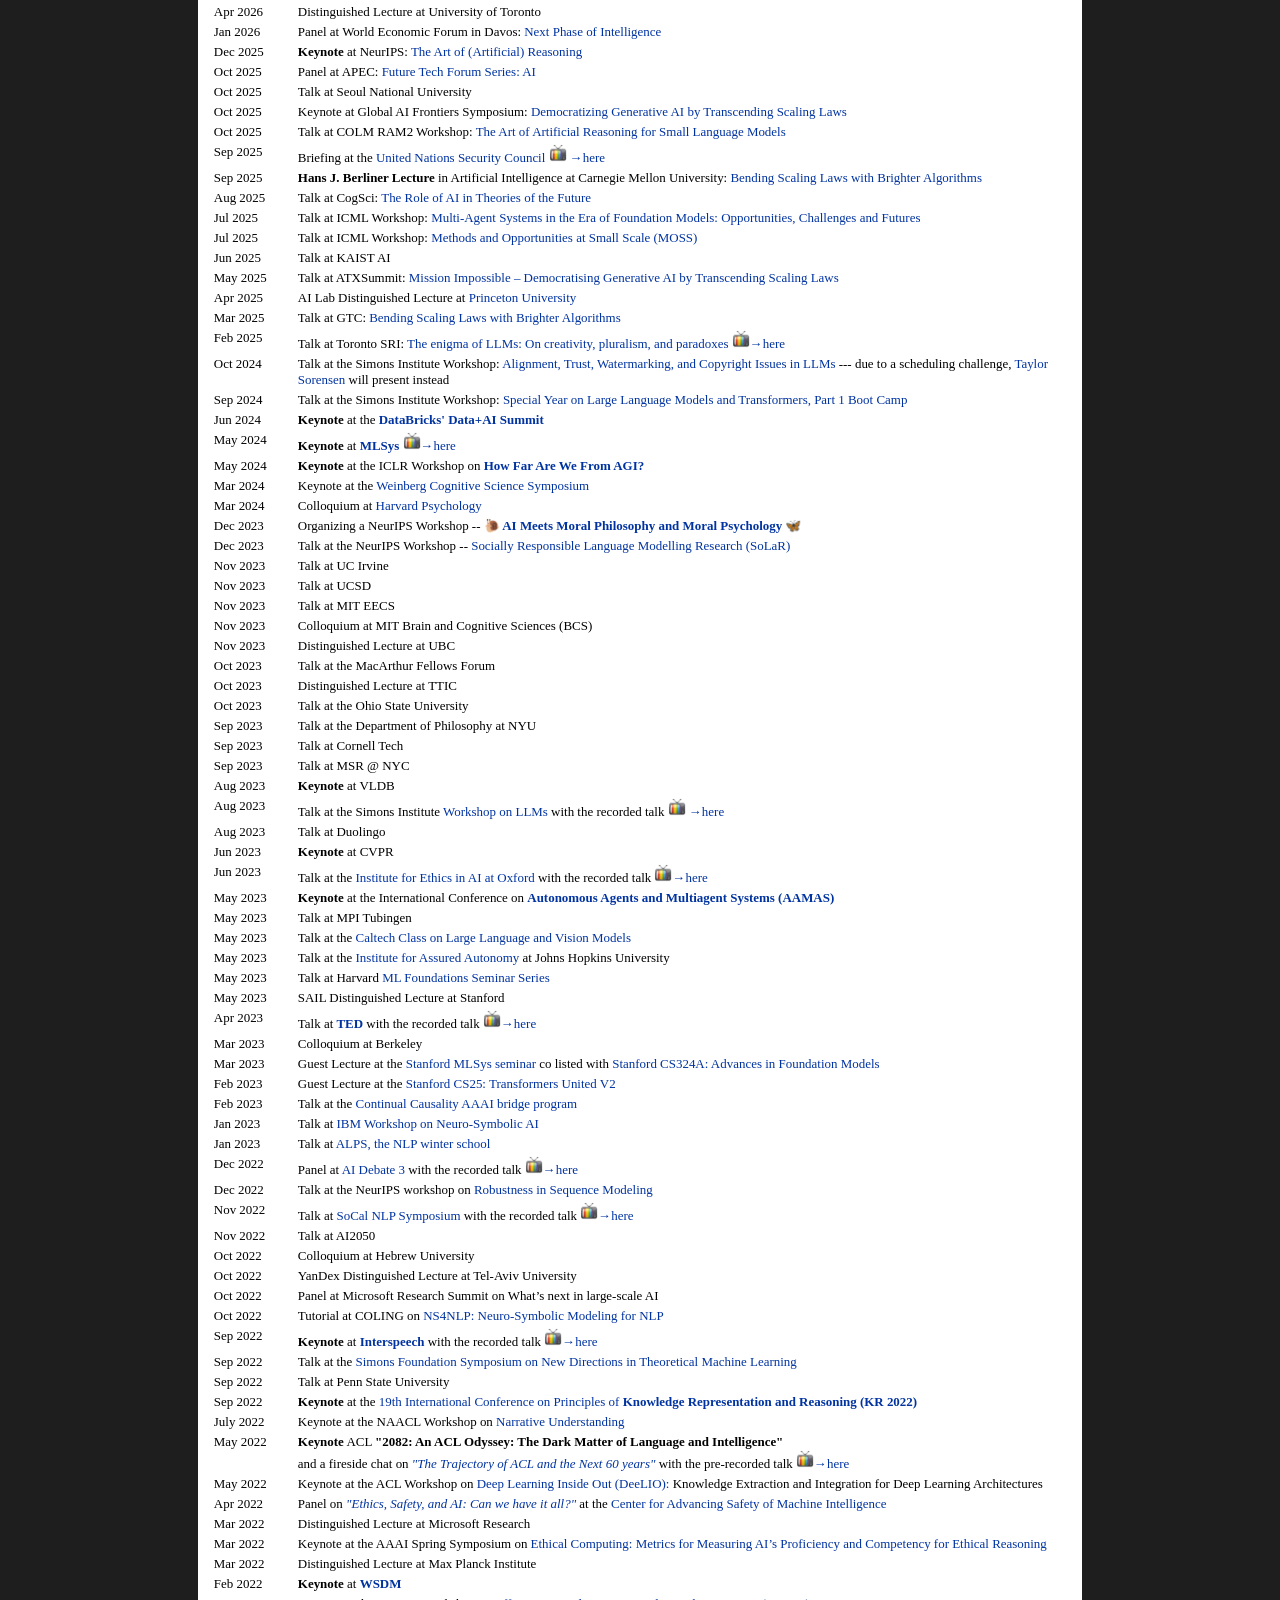
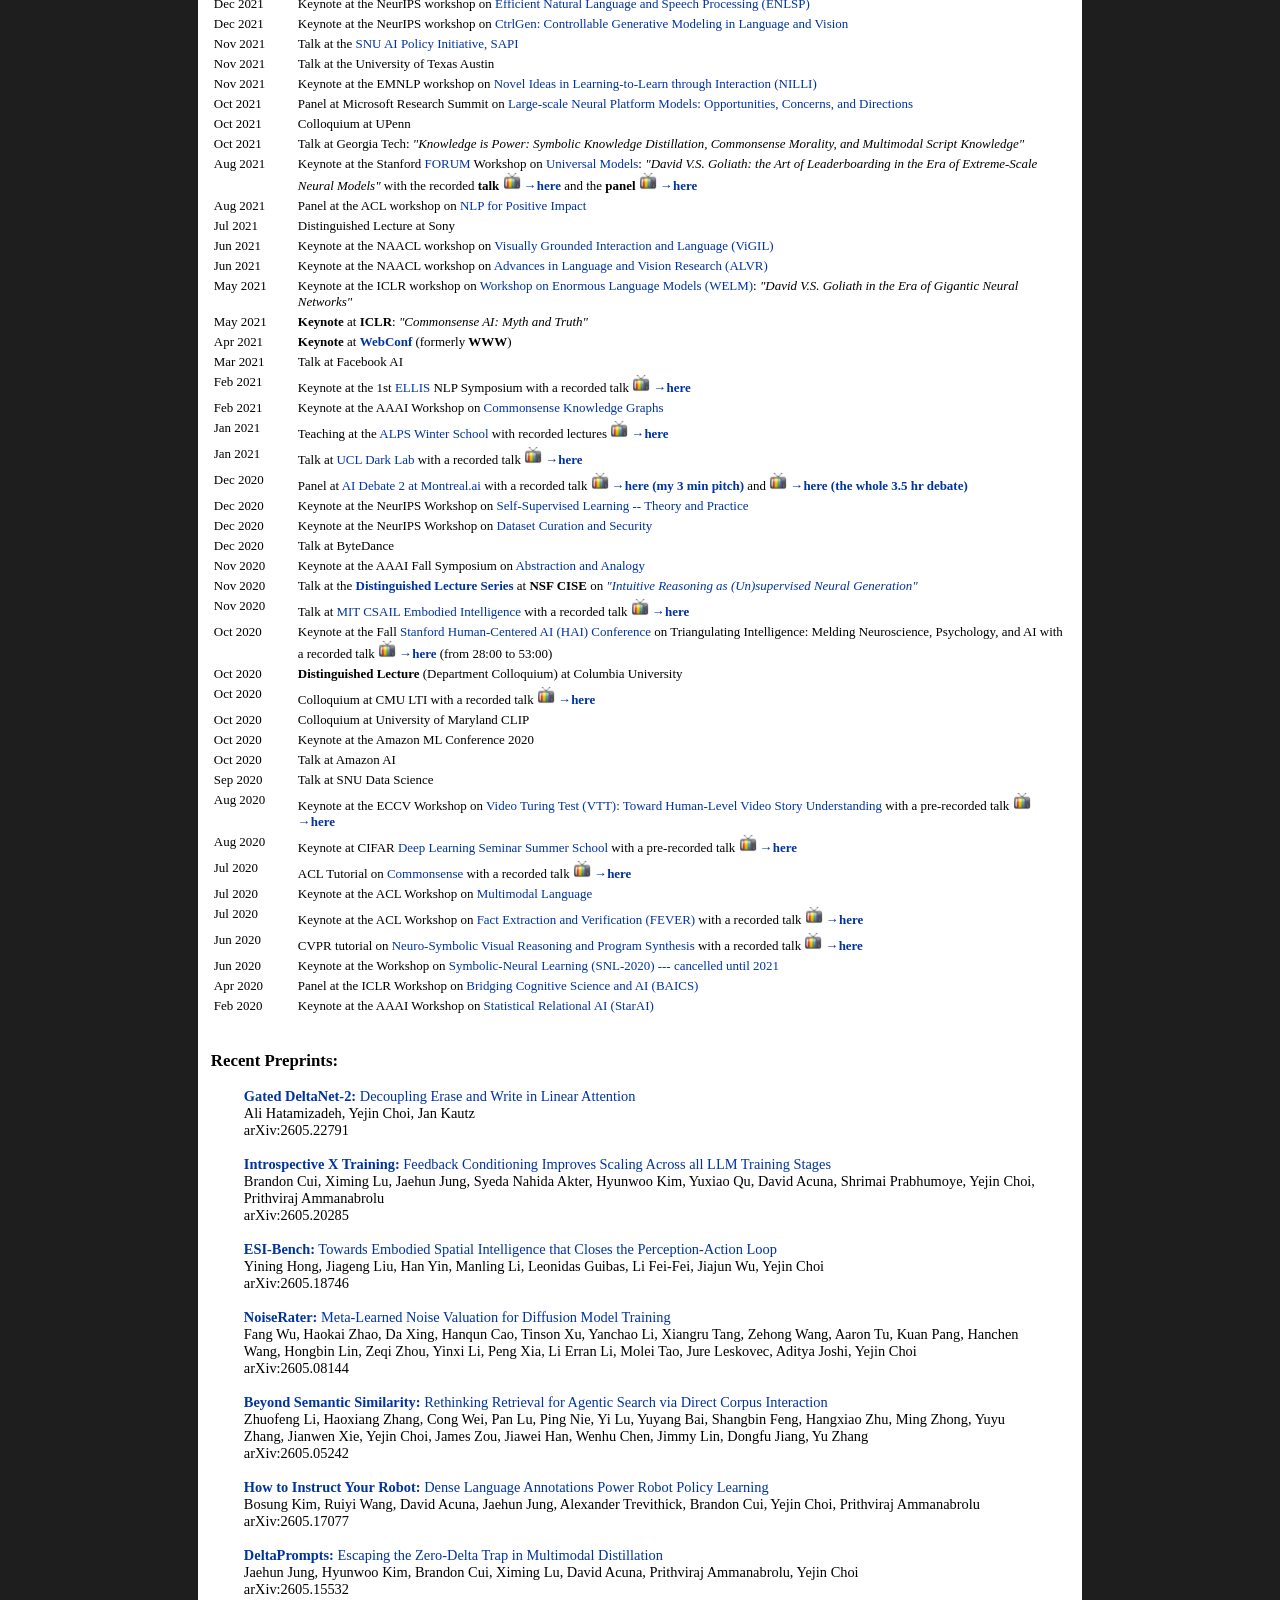
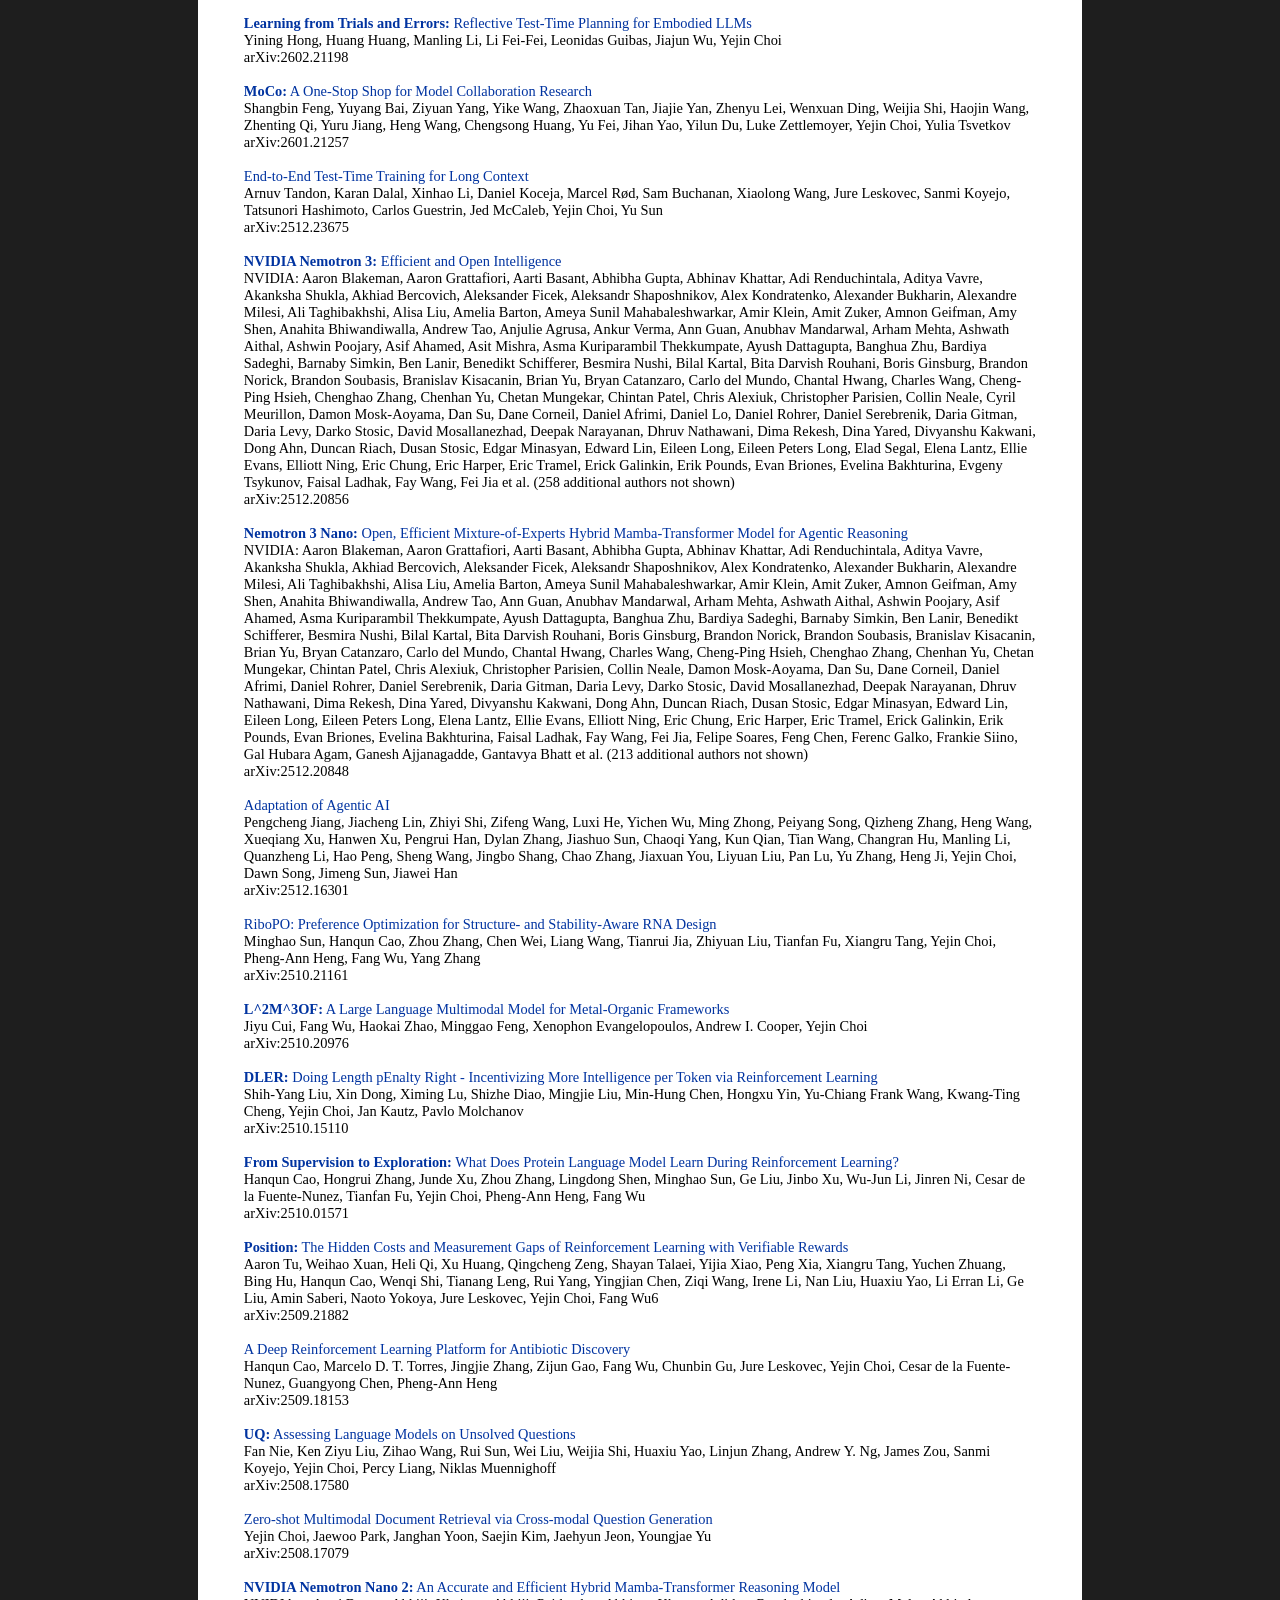
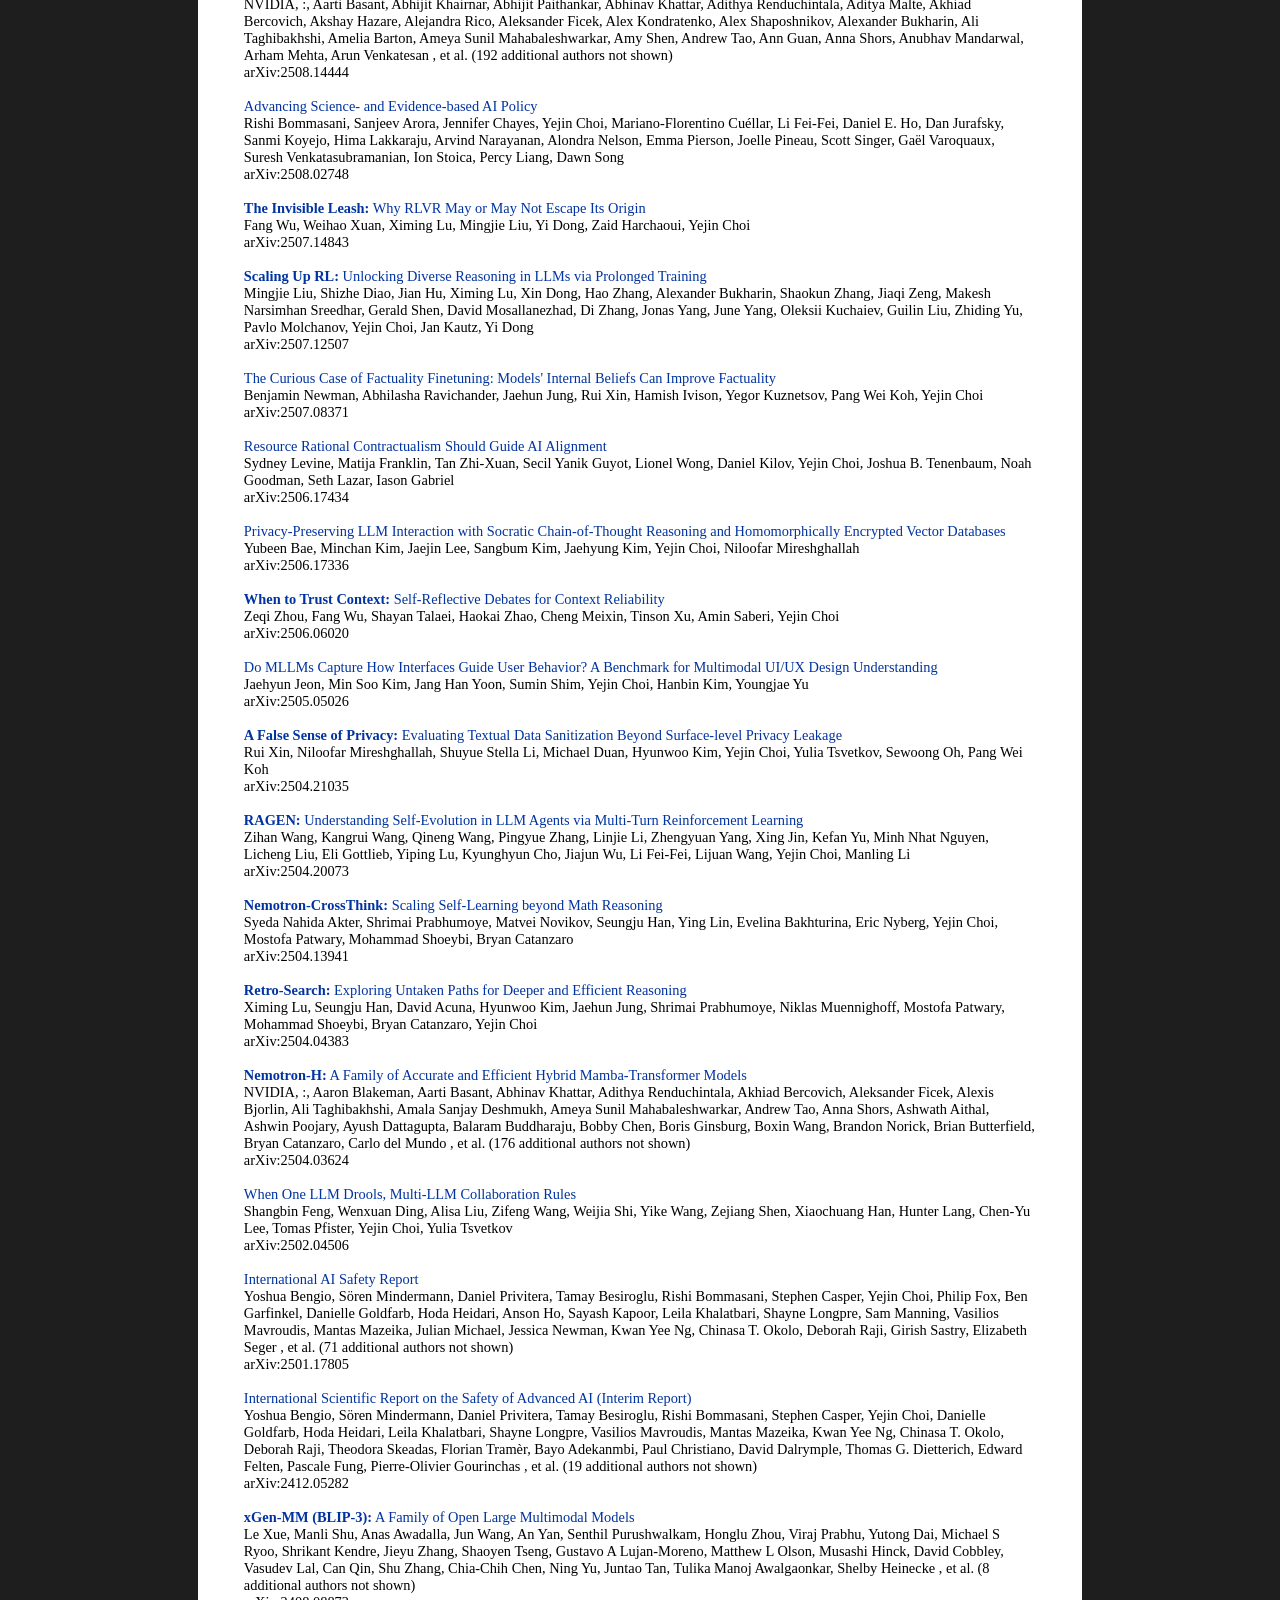
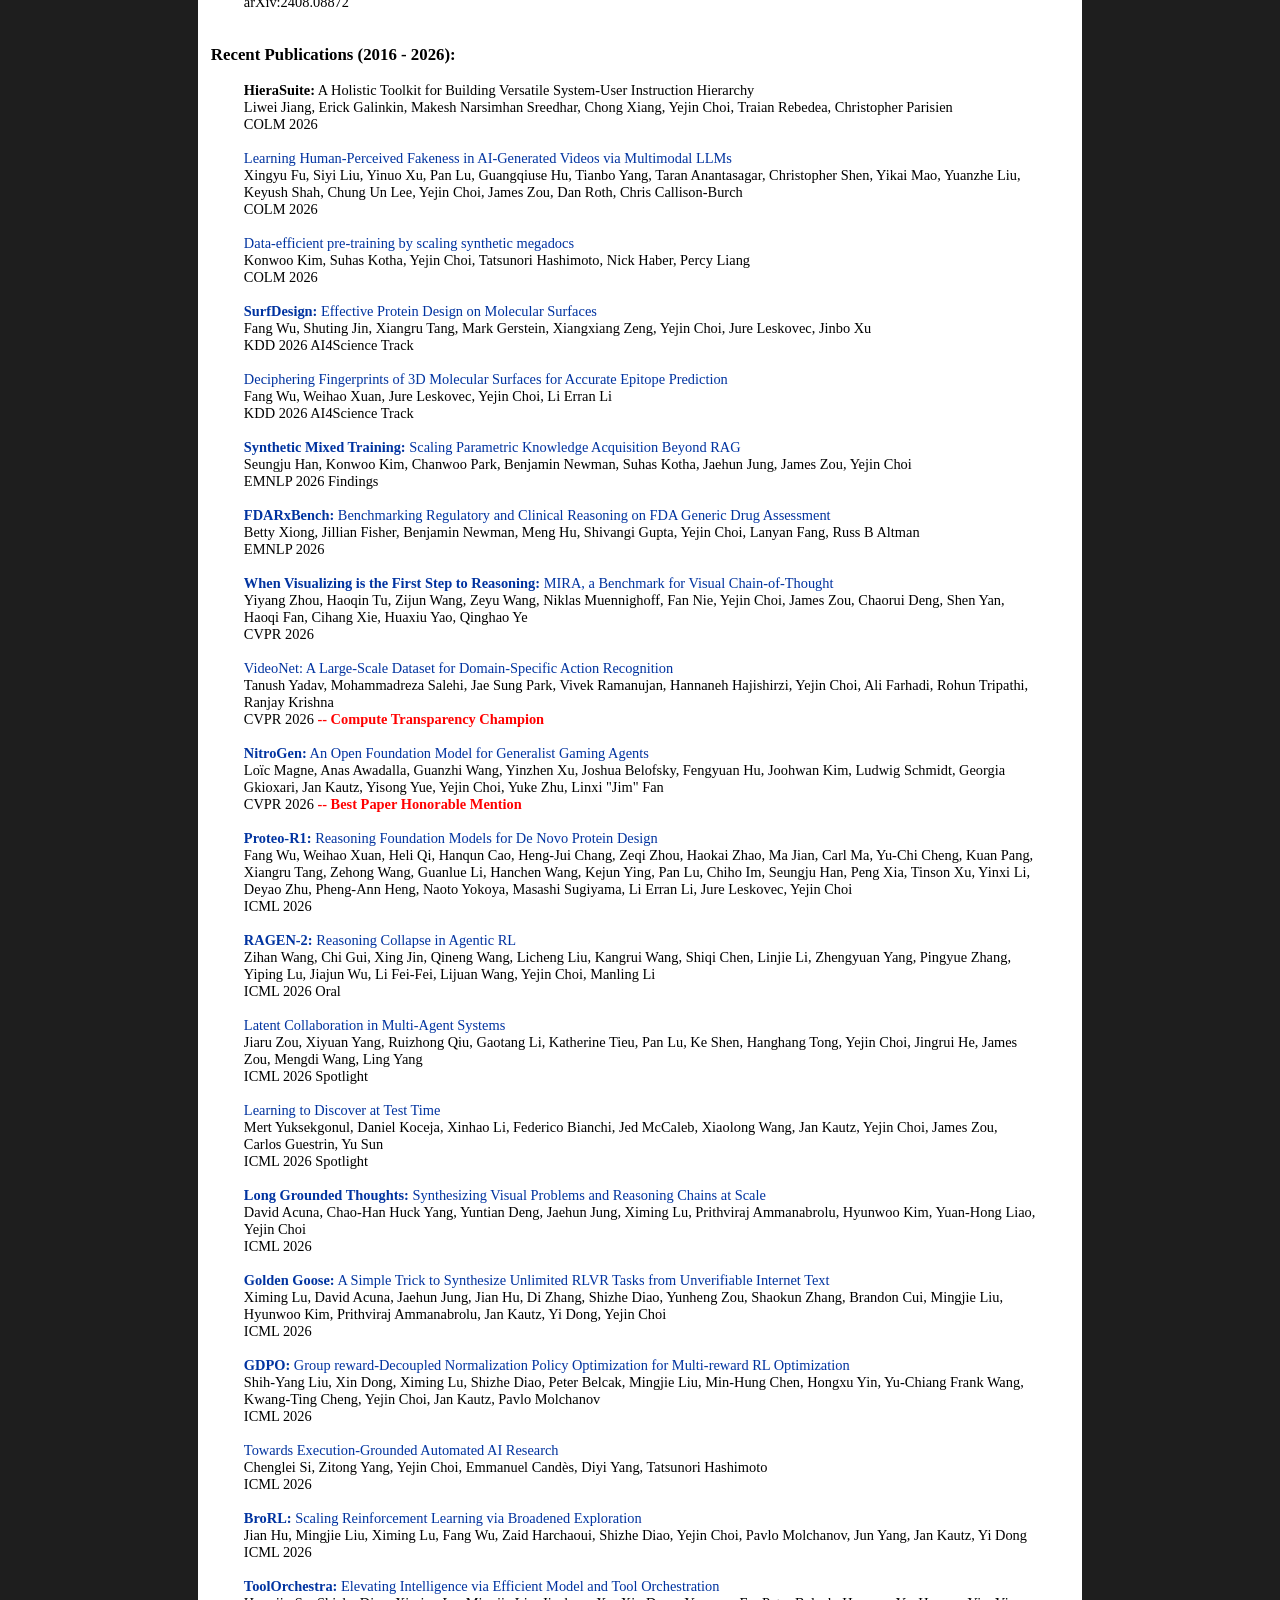
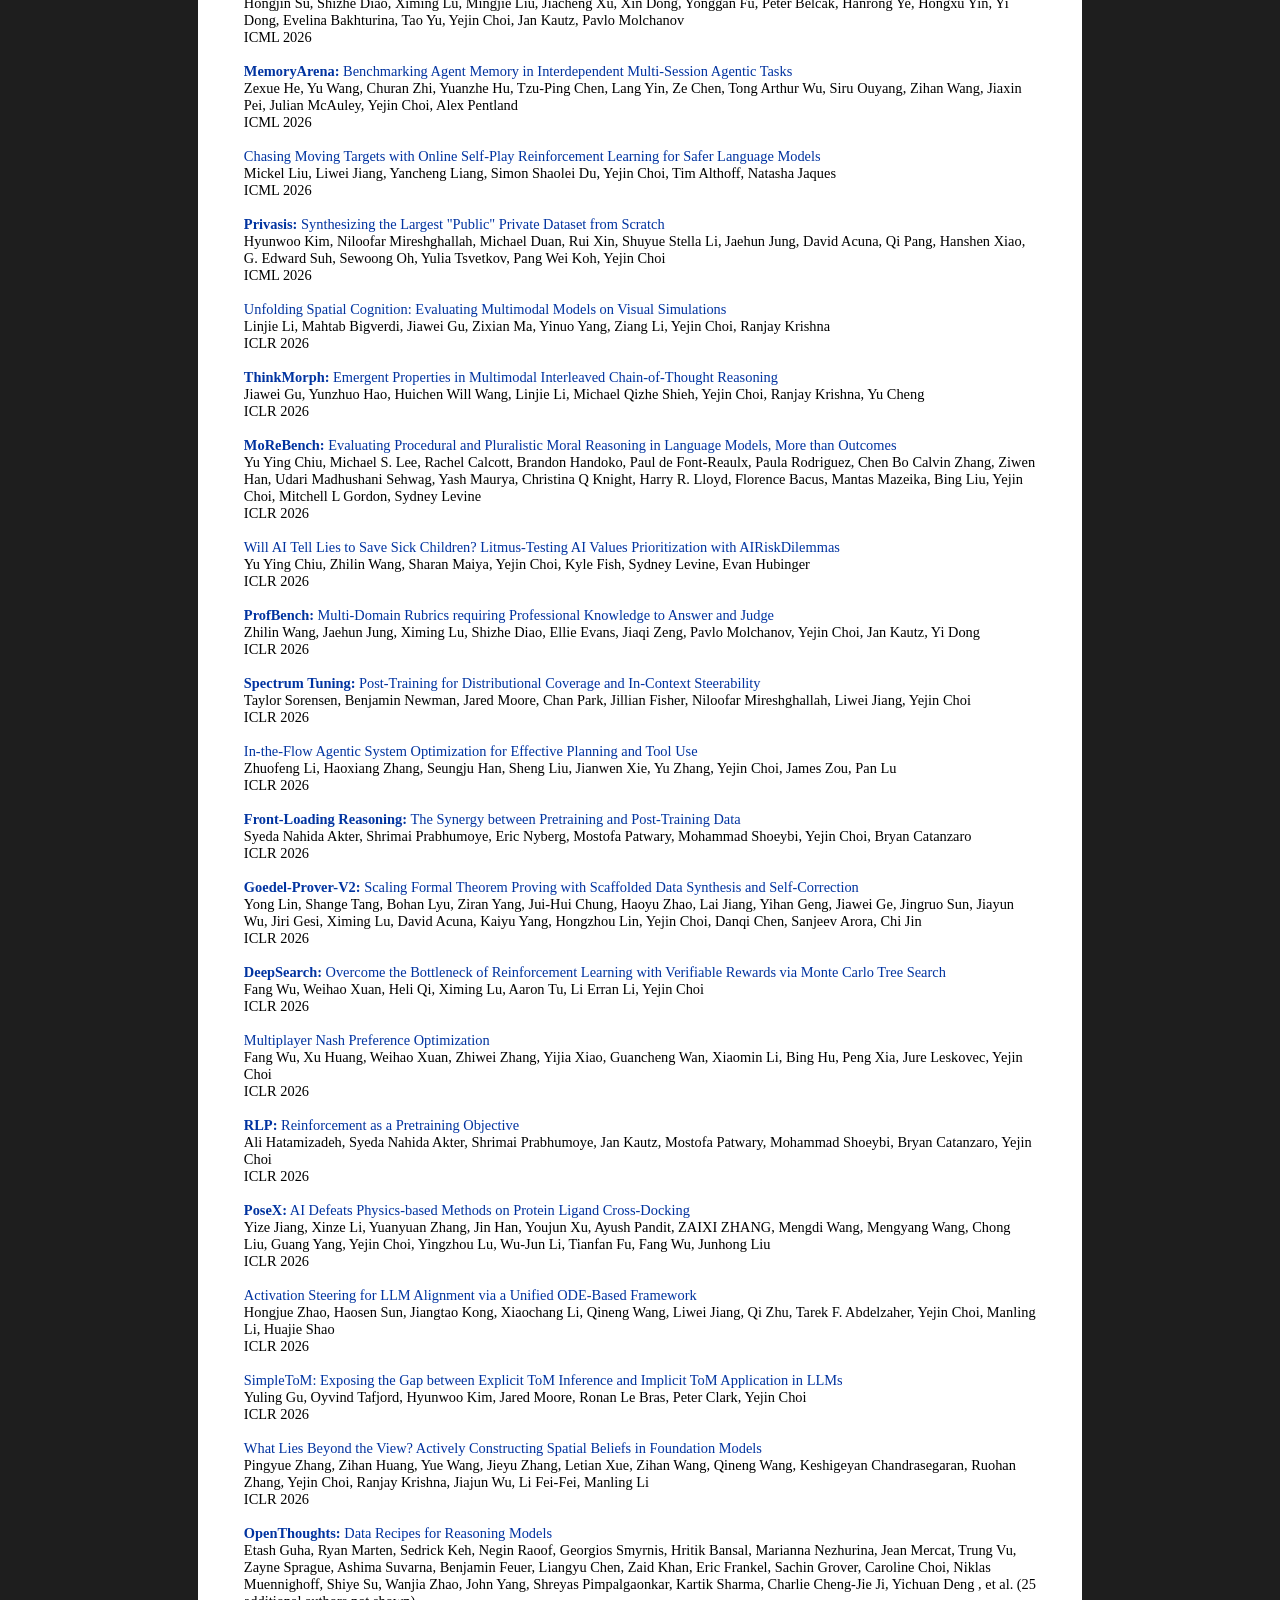
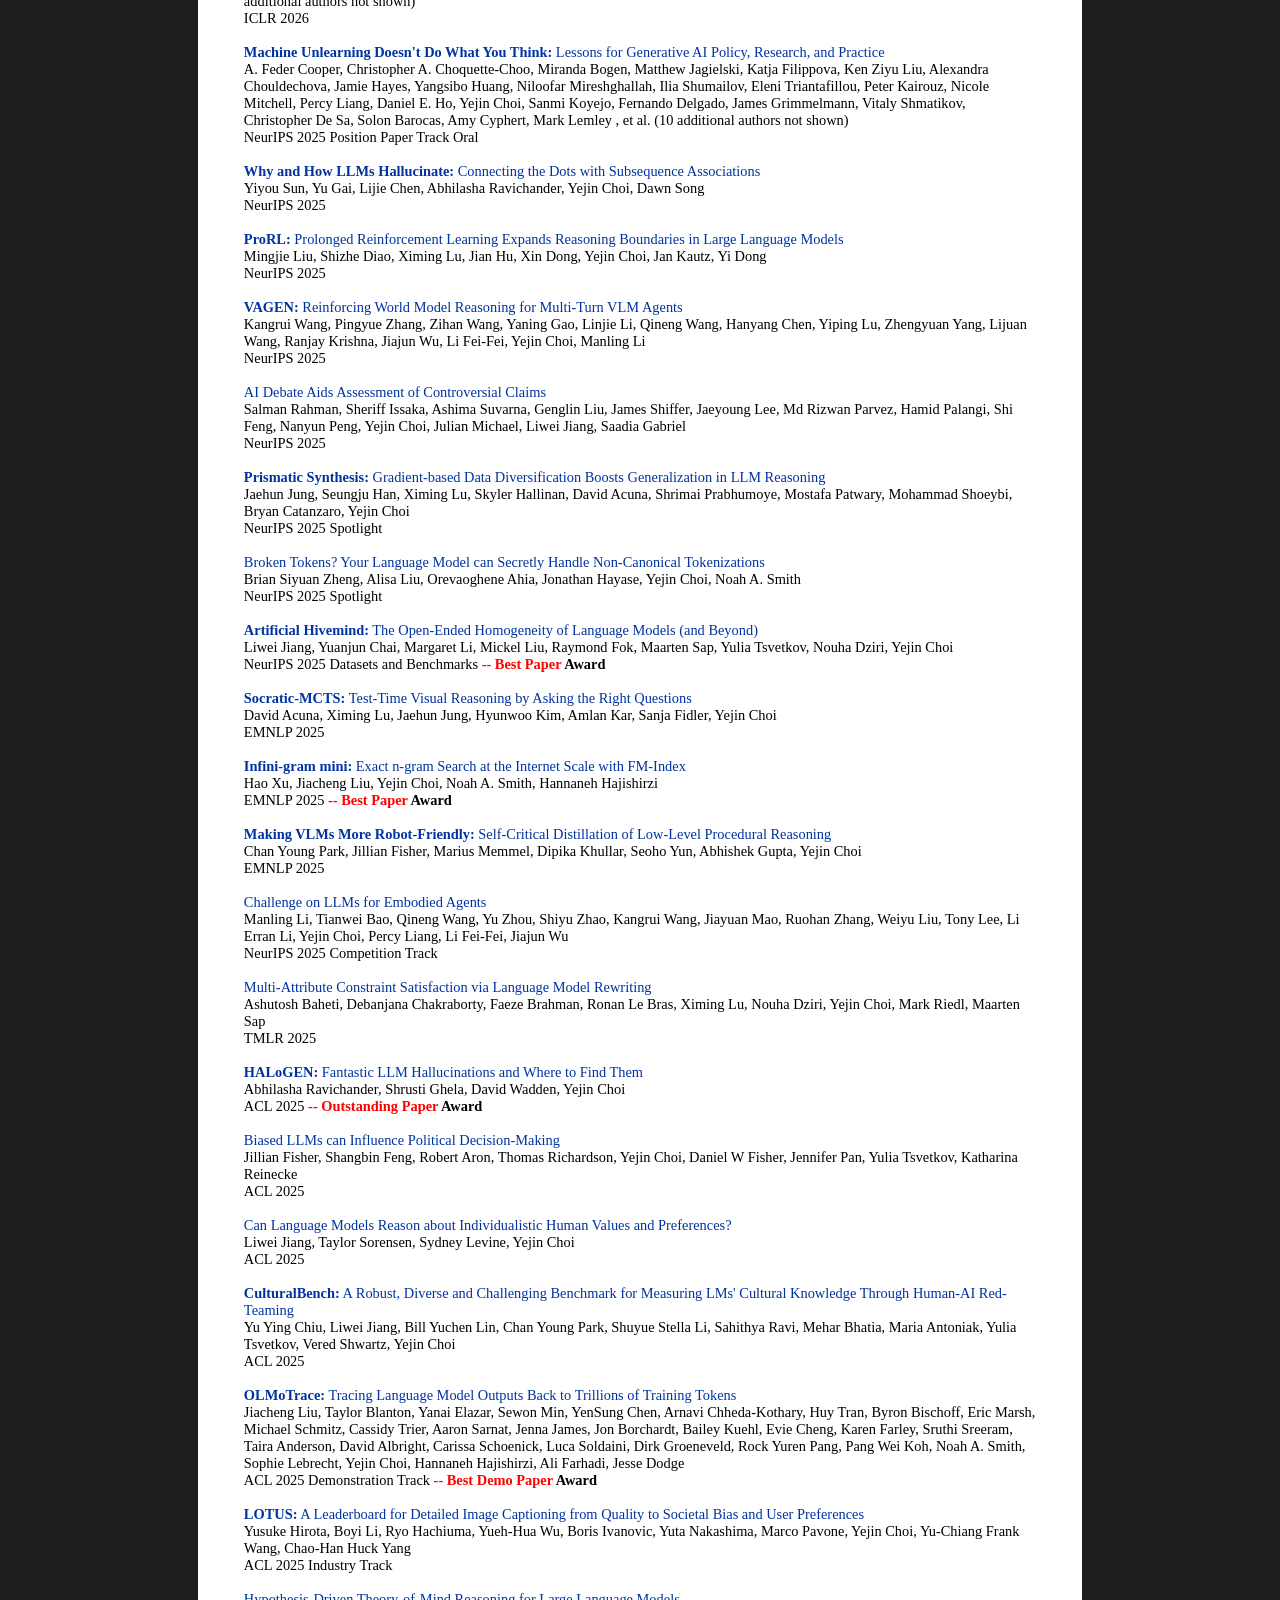
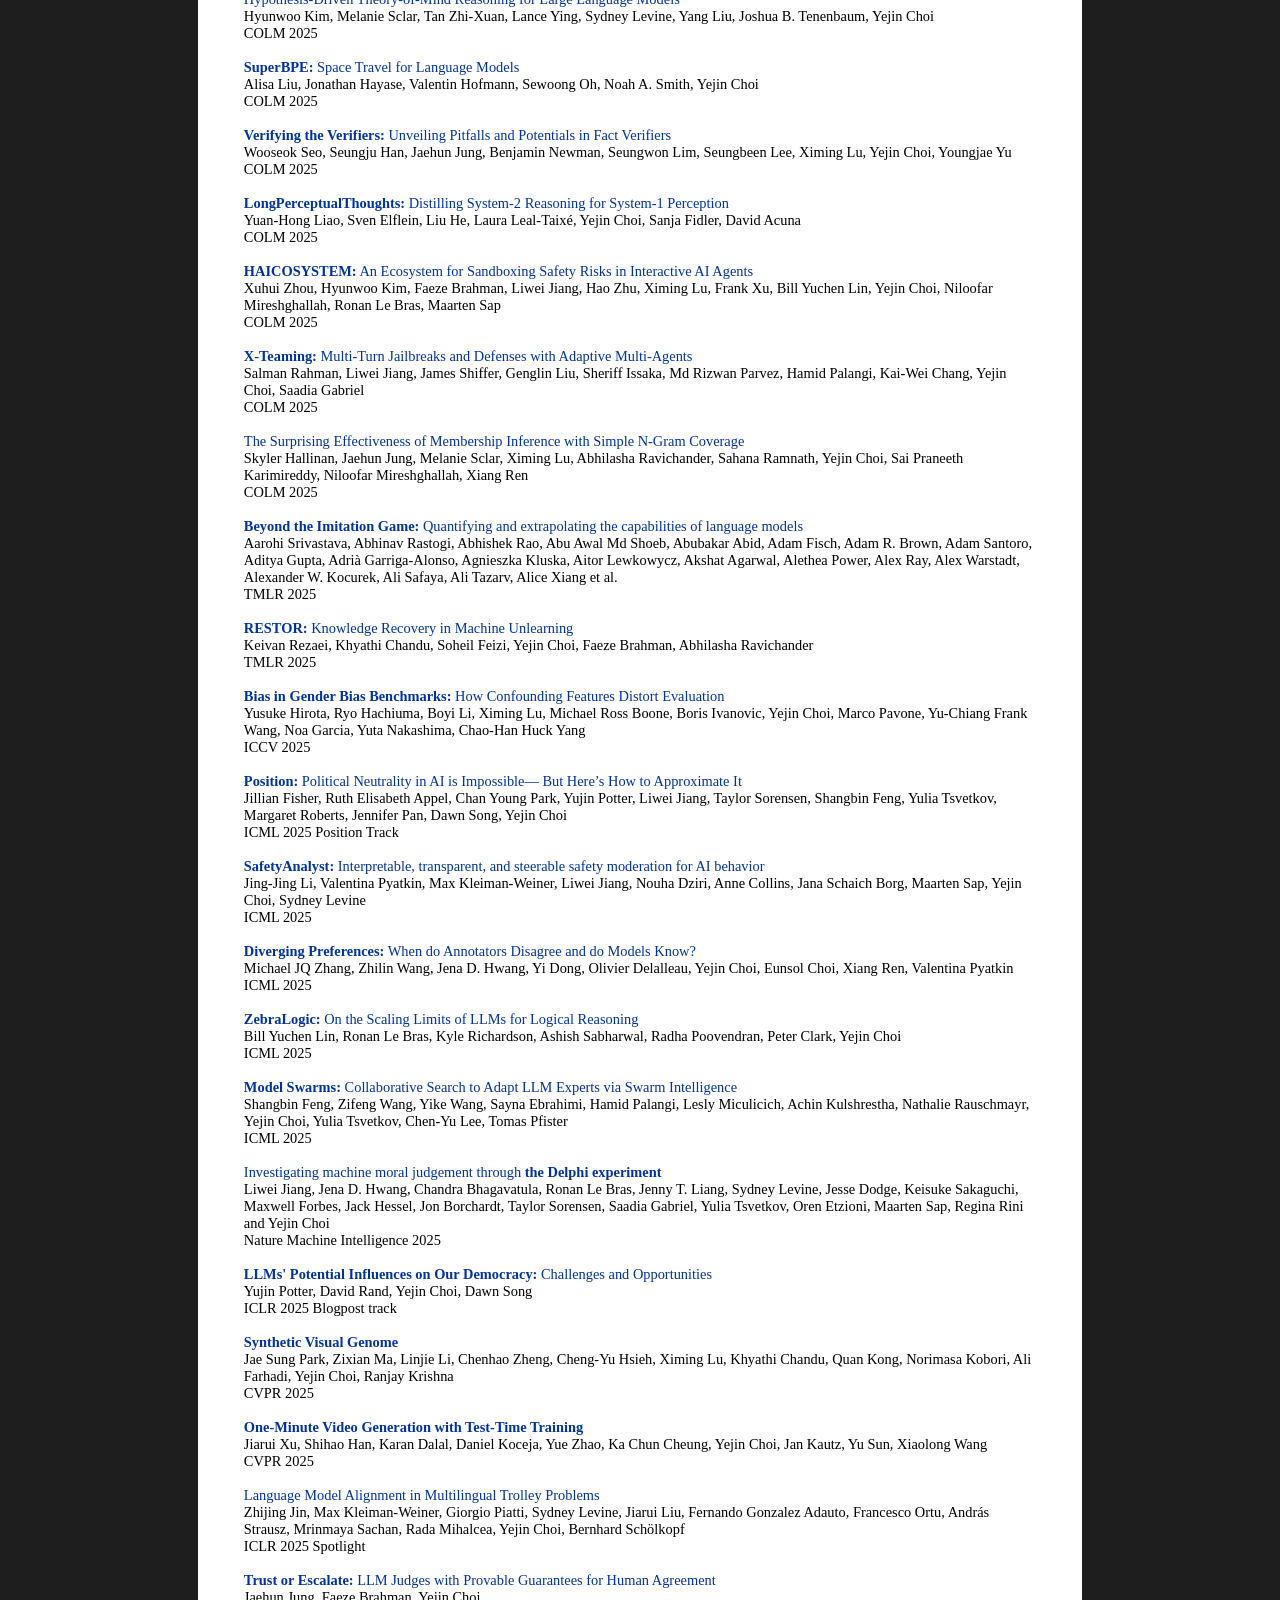
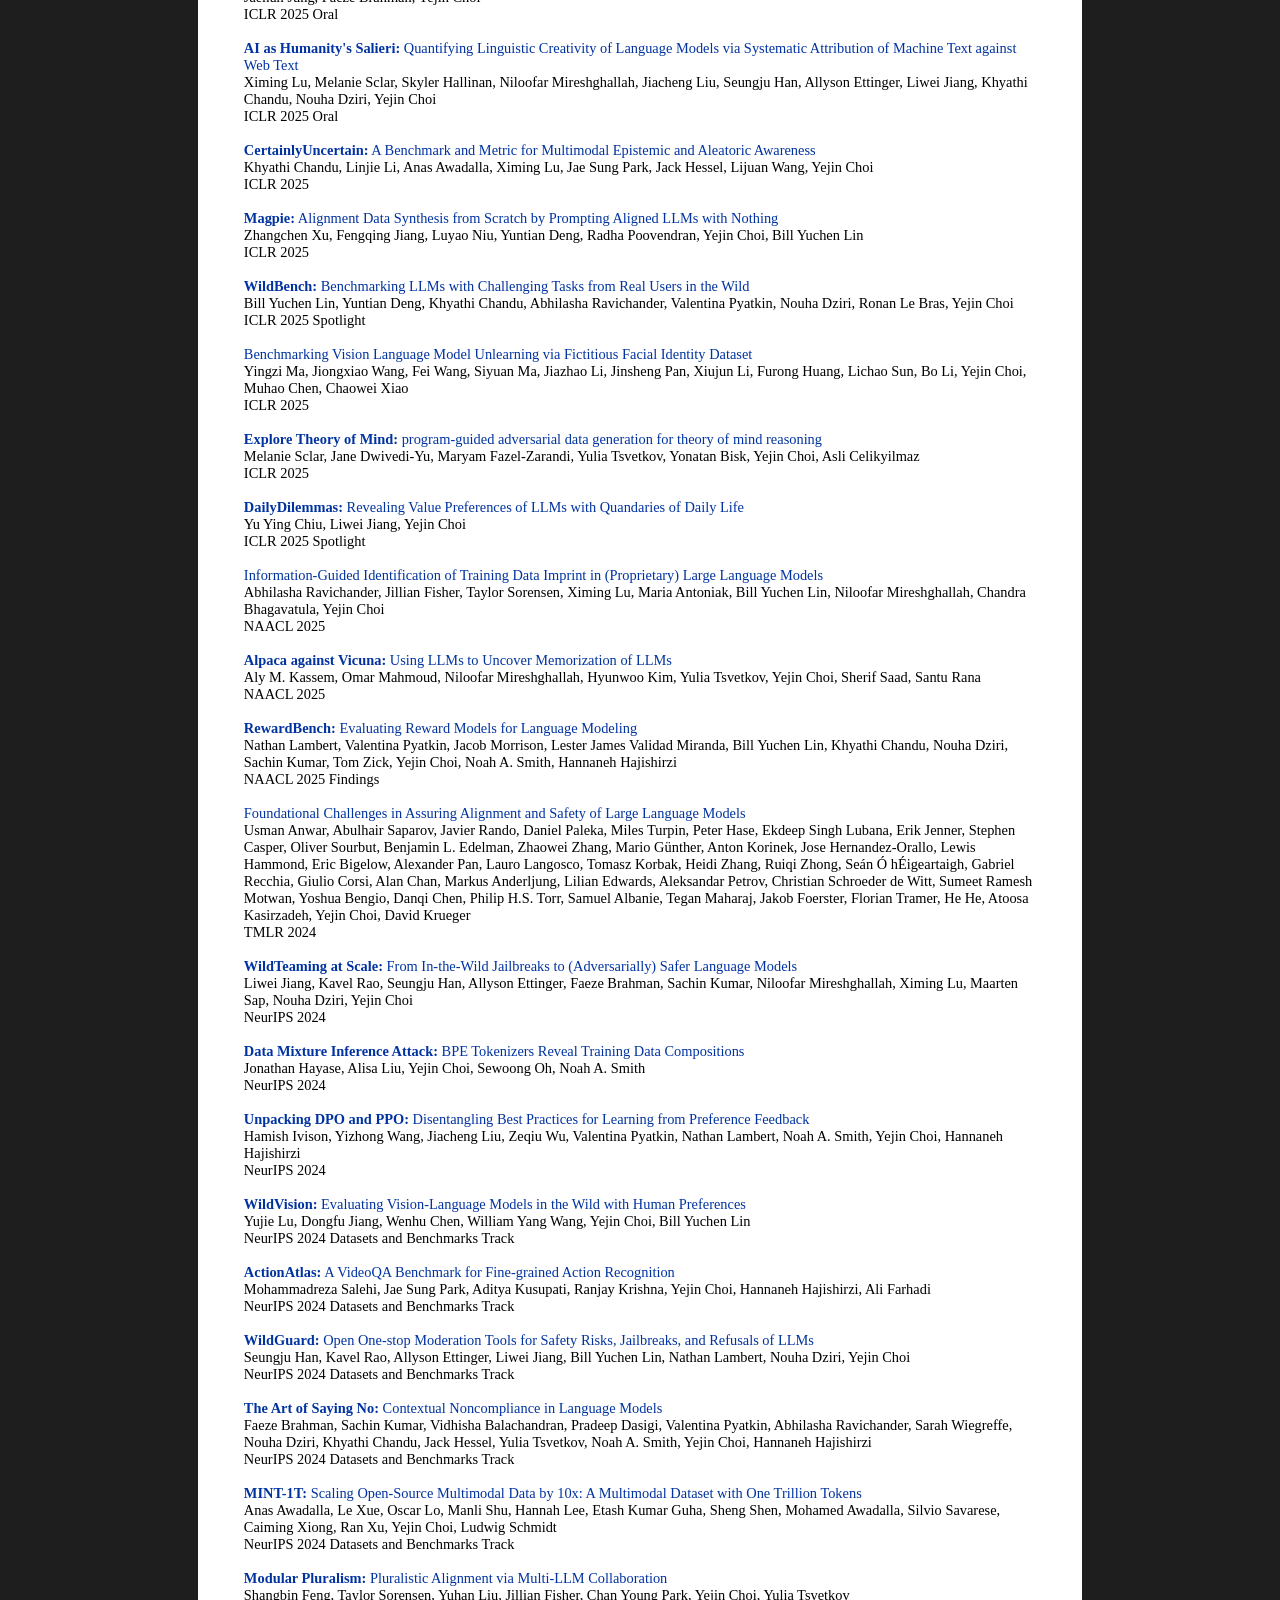
==== commit 6723f6ec: "moo" ====
--- a/index.html
+++ b/index.html
@@ -86,7 +86,7 @@
 - Featured by <a href="https://www.quantamagazine.org/common-sense-comes-to-computers-20200430/">Quanta Magazine --- 🤖<i>"Common Sense Comes Closer to Computers"</i>🤖</a><br>
 - Our UW 
 <a href="https://sounding-board.github.io/"> Sounding Board </a> team is 
-<a href="https://developer.amazon.com/blogs/alexa/post/1a6a19d8-e45d-4b3b-981d-776a378ba625/university-of-washington-students-win-inaugural-alexa-prize">the winnner of the Alexa Prize!</a><br>
+<a href="https://developer.amazon.com/blogs/alexa/post/1a6a19d8-e45d-4b3b-981d-776a378ba625/university-of-washington-students-win-inaugural-alexa-prize">the winner of the Alexa Prize!</a><br>
 
 <!--
 - Promoted to a full professor as of Apr 2021, the new title effective on Sep 2021<br>
@@ -185,7 +185,7 @@
 
 <ul>
 <li><b>AI for Science:</b>
-Molecular foundation models at all scales and modalities, protein reasoning models, chrystal reasoning models, molecular reasoning and retrosynthesis
+Molecular foundation models at all scales and modalities, protein reasoning models, crystal reasoning models, molecular reasoning and retrosynthesis
 </li>
 
 <li><b>Pluralistic Alignment & AI for humanity:</b>
@@ -369,7 +369,7 @@
 Oct 2024
 </td>
 <td>
-Talk at the the Simons Institute Workshop: <a href="https://simons.berkeley.edu/workshops/alignment-trust-watermarking-copyright-issues-llms">Alignment, Trust, Watermarking, and Copyright Issues in LLMs</a> --- due to a scheduling challenge, <a href="https://tsor13.github.io/">Taylor Sorensen</a> will present instead
+Talk at the Simons Institute Workshop: <a href="https://simons.berkeley.edu/workshops/alignment-trust-watermarking-copyright-issues-llms">Alignment, Trust, Watermarking, and Copyright Issues in LLMs</a> --- due to a scheduling challenge, <a href="https://tsor13.github.io/">Taylor Sorensen</a> will present instead
 </td>
 </tr>
 
@@ -501,7 +501,7 @@
 Oct 2023
 </td>
 <td>
-Talk at the MacArthuer Fellows Forum
+Talk at the MacArthur Fellows Forum
 </td>
 </tr>
 
@@ -1126,7 +1126,7 @@
    Dec 2020
 </td>
 <td>
-Keynote at the Neurips Workshop on <a href="https://sslneuips20.github.io/index.html">Self-Supervised Learning -- Theory and Practice</a>
+Keynote at the NeurIPS Workshop on <a href="https://sslneuips20.github.io/index.html">Self-Supervised Learning -- Theory and Practice</a>
 </td>
 </tr>
 
@@ -1135,7 +1135,7 @@
    Dec 2020
 </td>
 <td>
-Keynote at the Neurips Workshop on <a href="https://securedata.lol/">Dataset Curation and Security</a>
+Keynote at the NeurIPS Workshop on <a href="https://securedata.lol/">Dataset Curation and Security</a>
 </td>
 </tr>
 
@@ -1347,7 +1347,7 @@
    Dec 2019
 </td>
 <td>
-Keynote at the Neurips Workshop on <a href="https://kr2ml.github.io/2019/">KR2ML - Knowledge Representation and Reasoning Meets Machine Learning</a>
+Keynote at the NeurIPS Workshop on <a href="https://kr2ml.github.io/2019/">KR2ML - Knowledge Representation and Reasoning Meets Machine Learning</a>
 </td>
 </tr>
 
@@ -1357,7 +1357,7 @@
    Dec 2019
 </td>
 <td>
-Keynote at the Neurips Workshop on <a href="https://sites.google.com/view/neurips2019lire">Learning with Rich Experience: Integration of Learning Paradigms</a>
+Keynote at the NeurIPS Workshop on <a href="https://sites.google.com/view/neurips2019lire">Learning with Rich Experience: Integration of Learning Paradigms</a>
 </td>
 </tr>
 
@@ -1734,33 +1734,6 @@
     </ui>
 
  <ui>
-    <a href="https://doi.org/10.48550/arXiv.2603.23562">
-    <b>Synthetic Mixed Training:</b> Scaling Parametric Knowledge Acquisition Beyond RAG</a>
-    <br>
-    Seungju Han, Konwoo Kim, Chanwoo Park, Benjamin Newman, Suhas Kotha, Jaehun Jung, James Zou, Yejin Choi<br>
-    arXiv:2603.23562<br>
-    <br>
-  </ui>
-
-  <ui>
-    <a href="https://doi.org/10.48550/arXiv.2603.19539">
-      <b>FDARxBench:</b> Benchmarking Regulatory and Clinical Reasoning on FDA Generic Drug Assessment</a>
-      <br>
-      Betty Xiong, Jillian Fisher, Benjamin Newman, Meng Hu, Shivangi Gupta, Yejin Choi, Lanyan Fang, Russ B Altman<br>
-      arXiv:2603.19539<br>
-      <br>
-    </ui>
-
-  <ui>
-    <a href="https://doi.org/10.48550/arXiv.2603.18534">
-    Data-efficient pre-training by scaling synthetic megadocs</a>
-    <br>
-    Konwoo Kim, Suhas Kotha, Yejin Choi, Tatsunori Hashimoto, Nick Haber, Percy Liang<br>
-    arXiv:2603.18534<br>
-    <br>
-  </ui>
-
- <ui>
     <a href="https://doi.org/10.48550/arXiv.2602.21198">
       <b>Learning from Trials and Errors:</b> Reflective Test-Time Planning for Embodied LLMs</a>
       <br>
@@ -1861,18 +1834,6 @@
  <br>
   </ui>
 
-
-     
-
-<ui>
-  <a href="https://arxiv.org/abs/2509.22646">
-    Learning Human-Perceived Fakeness in AI-Generated Videos via Multimodal LLMs</a>
-<br>
-    Xingyu Fu, Siyi Liu, Yinuo Xu, Pan Lu, Guangqiuse Hu, Tianbo Yang, Taran Anantasagar, Christopher Shen, Yikai Mao, Yuanzhe Liu, Keyush Shah, Chung Un Lee, Yejin Choi, James Zou, Dan Roth, Chris Callison-Burch<br>
-    arXiv:2509.22646<br>
- <br>
-  </ui>
-
 <ui>
   <a href="https://arxiv.org/abs/2509.21882">
     <b>Position:</b> The Hidden Costs and Measurement Gaps of Reinforcement Learning with Verifiable Rewards
@@ -2084,16 +2045,6 @@
 <br>
   </ui>
 
-  <ui>
-    <a href="arXiv:2410.06415">
-      Biased AI can Influence Political Decision-Making
- </a>
-<br>
-    Jillian Fisher, Shangbin Feng, Robert Aron, Thomas Richardson, Yejin Choi, Daniel W. Fisher, Jennifer Pan, Yulia Tsvetkov, Katharina Reinecke<br>
-    arXiv:2410.06415<br>
-<br>
-  </ui>
-
     <ui>
       <a href="https://arxiv.org/abs/2408.08872">
         <b>xGen-MM (BLIP-3):</b> A Family of Open Large Multimodal Models
@@ -2115,23 +2066,74 @@
 <ul class="emlist">
 
 
-
-
-
-
+<ui>
+    <b>HieraSuite:</b> A Holistic Toolkit for Building Versatile System-User Instruction Hierarchy
+    <br>
+    Liwei Jiang, Erick Galinkin, Makesh Narsimhan Sreedhar, Chong Xiang, Yejin Choi, Traian Rebedea, Christopher Parisien<br>
+    COLM 2026<br>
+    <br>
+  </ui>
+
+<ui>
+    <a href="https://arxiv.org/abs/2509.22646">Learning Human-Perceived Fakeness in AI-Generated Videos via Multimodal LLMs</a>
+    <br>
+    Xingyu Fu, Siyi Liu, Yinuo Xu, Pan Lu, Guangqiuse Hu, Tianbo Yang, Taran Anantasagar, Christopher Shen, Yikai Mao, Yuanzhe Liu, Keyush Shah, Chung Un Lee, Yejin Choi, James Zou, Dan Roth, Chris Callison-Burch<br>
+    COLM 2026<br>
+    <br>
+  </ui>
+
+<ui>
+    <a href="https://arxiv.org/abs/2603.18534">Data-efficient pre-training by scaling synthetic megadocs</a>
+    <br>
+    Konwoo Kim, Suhas Kotha, Yejin Choi, Tatsunori Hashimoto, Nick Haber, Percy Liang<br>
+    COLM 2026<br>
+    <br>
+  </ui>
+
+<ui>
+    <a href="https://arxiv.org/abs/2606.07567"><b>SurfDesign:</b> Effective Protein Design on Molecular Surfaces</a>
+    <br>
+    Fang Wu, Shuting Jin, Xiangru Tang, Mark Gerstein, Xiangxiang Zeng, Yejin Choi, Jure Leskovec, Jinbo Xu<br>
+    KDD 2026 AI4Science Track<br>
+    <br>
+  </ui>
+
+<ui>
+    <a href="https://arxiv.org/abs/2606.23830">Deciphering Fingerprints of 3D Molecular Surfaces for Accurate Epitope Prediction</a>
+    <br>
+    Fang Wu, Weihao Xuan, Jure Leskovec, Yejin Choi, Li Erran Li<br>
+    KDD 2026 AI4Science Track<br>
+    <br>
+  </ui>
+
+<ui>
+    <a href="https://doi.org/10.48550/arXiv.2603.23562"><b>Synthetic Mixed Training:</b> Scaling Parametric Knowledge Acquisition Beyond RAG</a>
+    <br>
+    Seungju Han, Konwoo Kim, Chanwoo Park, Benjamin Newman, Suhas Kotha, Jaehun Jung, James Zou, Yejin Choi<br>
+    EMNLP 2026 Findings<br>
+    <br>
+  </ui>
+
+<ui>
+    <a href="https://doi.org/10.48550/arXiv.2603.19539"><b>FDARxBench:</b> Benchmarking Regulatory and Clinical Reasoning on FDA Generic Drug Assessment</a>
+    <br>
+    Betty Xiong, Jillian Fisher, Benjamin Newman, Meng Hu, Shivangi Gupta, Yejin Choi, Lanyan Fang, Russ B Altman<br>
+    EMNLP 2026<br>
+    <br>
+  </ui>
 
 
 <ui>
     <a href="https://arxiv.org/abs/2511.02779">
-      <b>When Visualizing is the First Step to Reasoning:</b> MIRA, a Benchmark for Visual Chain-of-Thought
+      <b>When Visualizing is the First Step to Reasoning:</b> MIRA, a Benchmark for Visual Chain-of-Thought</a>
       <br>
       Yiyang Zhou, Haoqin Tu, Zijun Wang, Zeyu Wang, Niklas Muennighoff, Fan Nie, Yejin Choi, James Zou, Chaorui Deng, Shen Yan, Haoqi Fan, Cihang Xie, Huaxiu Yao, Qinghao Ye<br>
       CVPR 2026<br>
       <br>
-    </a>
-
-<ui>
-   VideoNet: A Large-Scale Dataset for Domain-Specific Action Recognition
+    </ui>
+
+<ui>
+   <a href="https://arxiv.org/abs/2605.02834">VideoNet: A Large-Scale Dataset for Domain-Specific Action Recognition</a>
    <br>
    Tanush Yadav, Mohammadreza Salehi, Jae Sung Park, Vivek Ramanujan, Hannaneh Hajishirzi, Yejin Choi, Ali Farhadi, Rohun Tripathi, Ranjay Krishna<br>
    CVPR 2026 <font color="red"> <b>-- Compute Transparency Champion </b></font><br>
@@ -2162,7 +2164,7 @@
     <b>RAGEN-2:</b> Reasoning Collapse in Agentic RL</a>
     <br>
     Zihan Wang, Chi Gui, Xing Jin, Qineng Wang, Licheng Liu, Kangrui Wang, Shiqi Chen, Linjie Li, Zhengyuan Yang, Pingyue Zhang, Yiping Lu, Jiajun Wu, Li Fei-Fei, Lijuan Wang, Yejin Choi, Manling Li<br>
-    ICML 2026, <b>Oral</b><br>
+    ICML 2026 Oral<br>
     <br>
   </ui>
 
@@ -2171,7 +2173,7 @@
     Latent Collaboration in Multi-Agent Systems</a>
     <br>
     Jiaru Zou, Xiyuan Yang, Ruizhong Qiu, Gaotang Li, Katherine Tieu, Pan Lu, Ke Shen, Hanghang Tong, Yejin Choi, Jingrui He, James Zou, Mengdi Wang, Ling Yang<br>
-    ICML 2026, <b>Spotlight</b><br>
+    ICML 2026 Spotlight<br>
     <br>
   </ui>
 
@@ -2180,7 +2182,7 @@
     Learning to Discover at Test Time</a>
     <br>
     Mert Yuksekgonul, Daniel Koceja, Xinhao Li, Federico Bianchi, Jed McCaleb, Xiaolong Wang, Jan Kautz, Yejin Choi, James Zou, Carlos Guestrin, Yu Sun<br>
-    ICML 2026, <b>Spotlight</b><br>
+    ICML 2026 Spotlight<br>
     <br>
   </ui>
 
@@ -2272,7 +2274,7 @@
 </a>
 <br>
     Linjie Li, Mahtab Bigverdi, Jiawei Gu, Zixian Ma, Yinuo Yang, Ziang Li, Yejin Choi, Ranjay Krishna<br>
-    ICLR 2026 <br>
+    ICLR 2026<br>
 <br>
   </ui>
 
@@ -2291,7 +2293,7 @@
 </a>
 <br>
     Yu Ying Chiu, Michael S. Lee, Rachel Calcott, Brandon Handoko, Paul de Font-Reaulx, Paula Rodriguez, Chen Bo Calvin Zhang, Ziwen Han, Udari Madhushani Sehwag, Yash Maurya, Christina Q Knight, Harry R. Lloyd, Florence Bacus, Mantas Mazeika, Bing Liu, Yejin Choi, Mitchell L Gordon, Sydney Levine<br>
-    ICLR 2026 <br>
+    ICLR 2026<br>
     <br>
   </ui>
 
@@ -2385,7 +2387,7 @@
   </ui>
 
   <ui>
-    <b>PoseX:</b> AI Defeats Physics-based Methods on Protein Ligand Cross-Docking
+    <a href="https://arxiv.org/abs/2505.01700"><b>PoseX:</b> AI Defeats Physics-based Methods on Protein Ligand Cross-Docking</a>
     <br>
     Yize Jiang, Xinze Li, Yuanyuan Zhang, Jin Han, Youjun Xu, Ayush Pandit, ZAIXI ZHANG, Mengdi Wang, Mengyang Wang, Chong Liu, Guang Yang, Yejin Choi, Yingzhou Lu, Wu-Jun Li, Tianfan Fu, Fang Wu, Junhong Liu<br>
     ICLR 2026<br>
@@ -2393,7 +2395,7 @@
   </ui>
 
   <ui>
-    Activation Steering for LLM Alignment via a Unified ODE-Based Framework
+    <a href="https://arxiv.org/abs/2602.17560">Activation Steering for LLM Alignment via a Unified ODE-Based Framework</a>
     <br>
     Hongjue Zhao, Haosen Sun, Jiangtao Kong, Xiaochang Li, Qineng Wang, Liwei Jiang, Qi Zhu, Tarek F. Abdelzaher, Yejin Choi, Manling Li, Huajie Shao<br>
     ICLR 2026<br>
@@ -2411,7 +2413,7 @@
   </ui>
 
   <ui>
-    What Lies Beyond the View? Actively Constructing Spatial Beliefs in Foundation Models
+    <a href="https://arxiv.org/abs/2602.07055">What Lies Beyond the View? Actively Constructing Spatial Beliefs in Foundation Models</a>
     <br>
     Pingyue Zhang, Zihan Huang, Yue Wang, Jieyu Zhang, Letian Xue, Zihan Wang, Qineng Wang, Keshigeyan Chandrasegaran, Ruohan Zhang, Yejin Choi, Ranjay Krishna, Jiajun Wu, Li Fei-Fei, Manling Li<br>
     ICLR 2026<br>
@@ -2480,7 +2482,7 @@
     <b>Prismatic Synthesis:</b> Gradient-based Data Diversification Boosts Generalization in LLM Reasoning</a>
     <br>
     Jaehun Jung, Seungju Han, Ximing Lu, Skyler Hallinan, David Acuna, Shrimai Prabhumoye, Mostafa Patwary, Mohammad Shoeybi, Bryan Catanzaro, Yejin Choi<br>
-    NeurIPS 2025, Spotlight<br>
+    NeurIPS 2025 Spotlight<br>
       <br>
 </ui> 
 
@@ -2489,7 +2491,7 @@
   Broken Tokens? Your Language Model can Secretly Handle Non-Canonical Tokenizations</a>
   <br>
   Brian Siyuan Zheng, Alisa Liu, Orevaoghene Ahia, Jonathan Hayase, Yejin Choi, Noah A. Smith<br>
-  Neurips 2025, Spotlight<br>
+  NeurIPS 2025 Spotlight<br>
 <br>
 </ui> 
 
@@ -2498,7 +2500,7 @@
   <b>Artificial Hivemind:</b> The Open-Ended Homogeneity of Language Models (and Beyond)</a>
   <br>
   Liwei Jiang, Yuanjun Chai, Margaret Li, Mickel Liu, Raymond Fok, Maarten Sap, Yulia Tsvetkov, Nouha Dziri, Yejin Choi<br>
-    NeurIPS 2025, Datasets and Benchmarks <font color="red"> <b>-- Best Paper </font> Award</b><br>
+    NeurIPS 2025 Datasets and Benchmarks <font color="red"> <b>-- Best Paper </font> Award</b><br>
 <br>
 </ui> 
 
@@ -2517,7 +2519,7 @@
      <b>Infini-gram mini:</b> Exact n-gram Search at the Internet Scale with FM-Index</a>
    <br>
     Hao Xu, Jiacheng Liu, Yejin Choi, Noah A. Smith, Hannaneh Hajishirzi<br>
-    EMNLP 2025<font color="red"> <b>-- Best Paper </font> Award</b><br>
+    EMNLP 2025 <font color="red"> <b>-- Best Paper </font> Award</b><br>
   <br>
 </ui>  
 
@@ -2535,7 +2537,7 @@
     Challenge on LLMs for Embodied Agents</a>
     <br>
     Manling Li, Tianwei Bao, Qineng Wang, Yu Zhou, Shiyu Zhao, Kangrui Wang, Jiayuan Mao, Ruohan Zhang, Weiyu Liu, Tony Lee, Li Erran Li, Yejin Choi, Percy Liang, Li Fei-Fei, Jiajun Wu <br>
-    NeurIPS 2025, Competition Track<br>
+    NeurIPS 2025 Competition Track<br>
     <br>
   </ui>  
   
@@ -2590,7 +2592,7 @@
       <b>OLMoTrace:</b> Tracing Language Model Outputs Back to Trillions of Training Tokens</a>
     <br>  
     Jiacheng Liu, Taylor Blanton, Yanai Elazar, Sewon Min, YenSung Chen, Arnavi Chheda-Kothary, Huy Tran, Byron Bischoff, Eric Marsh, Michael Schmitz, Cassidy Trier, Aaron Sarnat, Jenna James, Jon Borchardt, Bailey Kuehl, Evie Cheng, Karen Farley, Sruthi Sreeram, Taira Anderson, David Albright, Carissa Schoenick, Luca Soldaini, Dirk Groeneveld, Rock Yuren Pang, Pang Wei Koh, Noah A. Smith, Sophie Lebrecht, Yejin Choi, Hannaneh Hajishirzi, Ali Farhadi, Jesse Dodge<br>
-    ACL 2025, Demonstration Track <font color="red"> <b>-- Best Demo Paper </b></font><b> Award</b><br>
+    ACL 2025 Demonstration Track <font color="red"> <b>-- Best Demo Paper </b></font><b> Award</b><br>
     <br>
   </ui> 
   
@@ -2599,7 +2601,7 @@
       <b>LOTUS:</b> A Leaderboard for Detailed Image Captioning from Quality to Societal Bias and User Preferences</a>
     <br>
     Yusuke Hirota, Boyi Li, Ryo Hachiuma, Yueh-Hua Wu, Boris Ivanovic, Yuta Nakashima, Marco Pavone, Yejin Choi, Yu-Chiang Frank Wang, Chao-Han Huck Yang<br>
-    ACL 2025, Industry Track<br>
+    ACL 2025 Industry Track<br>
     <br>
   </ui>  
 
@@ -2675,33 +2677,15 @@
    
   
 <ui>
-  <a href="https://arxiv.org/abs/2404.09932">
-      Foundational Challenges in Assuring Alignment and Safety of Large Language Models</a>
-    <br>
-    Usman Anwar, Abulhair Saparov, Javier Rando, Daniel Paleka, Miles Turpin, Peter Hase, Ekdeep Singh Lubana, Erik Jenner, Stephen Casper, Oliver Sourbut, Benjamin L. Edelman, Zhaowei Zhang, Mario Günther, Anton Korinek, Jose Hernandez-Orallo, Lewis Hammond, Eric J Bigelow, Alexander Pan, Lauro Langosco, Tomasz Korbak et al.<br>
+  <a href="https://arxiv.org/abs/2411.00204">
+      <b>RESTOR:</b> Knowledge Recovery in Machine Unlearning</a>
+    <br>
+    Keivan Rezaei, Khyathi Chandu, Soheil Feizi, Yejin Choi, Faeze Brahman, Abhilasha Ravichander<br>
     TMLR 2025<br>
     <br>
   </ui> 
   
 <ui>
-  <a href="https://arxiv.org/abs/2412.19198">
-      Multi-Attribute Constraint Satisfaction via Language Model Rewriting</a>
-    <br>
-    Ashutosh Baheti, Debanjana Chakraborty, Faeze Brahman, Ronan Le Bras, Ximing Lu, Nouha Dziri, Yejin Choi, Mark Riedl, Maarten Sap<br>
-    TMLR 2025<br>
-    <br>
-  </ui> 
-  
-<ui>
-  <a href="https://arxiv.org/abs/2411.00204">
-      <b>RESTOR:</b> Knowledge Recovery in Machine Unlearning</a>
-    <br>
-    Keivan Rezaei, Khyathi Chandu, Soheil Feizi, Yejin Choi, Faeze Brahman, Abhilasha Ravichander<br>
-    TMLR 2025<br>
-    <br>
-  </ui> 
-  
-<ui>
   <a href="https://openreview.net/search?content=all&group=all&source=all&term=Bias%20in%20Gender%20Bias%20Benchmarks%3A%20How%20Confounding%20Features%20Distort%20Evaluation">
       <b>Bias in Gender Bias Benchmarks:</b> How Confounding Features Distort Evaluation</a>
     <br>
@@ -2715,7 +2699,7 @@
       <b>Position:</b> Political Neutrality in AI is Impossible— But Here’s How to Approximate It</a>
     <br>
     Jillian Fisher, Ruth Elisabeth Appel, Chan Young Park, Yujin Potter, Liwei Jiang, Taylor Sorensen, Shangbin Feng, Yulia Tsvetkov, Margaret Roberts, Jennifer Pan, Dawn Song, Yejin Choi<br>
-    ICML 2025, Position Track<br>
+    ICML 2025 Position Track<br>
     <br>
   </ui>
 
@@ -2765,14 +2749,6 @@
     <br>
   </ui>
 
- <ui>
-  <a href="https://arxiv.org/abs/2412.19198">
-      Multi-Attribute Constraint Satisfaction via Language Model Rewriting</a>
-    <br>
-    Ashutosh Baheti, Debanjana Chakraborty, Faeze Brahman, Ronan Le Bras, Ximing Lu, Nouha Dziri, Yejin Choi, Mark Riedl, Maarten Sap<br>
-    Transactions on Machine Learning Research 2025<br>
-    <br>
-  </ui>
 
 
  <ui>
@@ -2938,7 +2914,7 @@
       <b>WildVision:</b> Evaluating Vision-Language Models in the Wild with Human Preferences</a>
     <br>
     Yujie Lu, Dongfu Jiang, Wenhu Chen, William Yang Wang, Yejin Choi, Bill Yuchen Lin<br>
-    NeurIPS 2024, Datasets and Benchmarks Track<br>
+    NeurIPS 2024 Datasets and Benchmarks Track<br>
     <br>
   </ui>
 
@@ -2948,7 +2924,7 @@
       <b>ActionAtlas:</b> A VideoQA Benchmark for Fine-grained Action Recognition</a>
     <br>
     Mohammadreza Salehi, Jae Sung Park, Aditya Kusupati, Ranjay Krishna, Yejin Choi, Hannaneh Hajishirzi, Ali Farhadi<br>
-    NeurIPS 2024, Datasets and Benchmarks Track<br>
+    NeurIPS 2024 Datasets and Benchmarks Track<br>
     <br>
   </ui>
 
@@ -2957,7 +2933,7 @@
       <b>WildGuard:</b> Open One-stop Moderation Tools for Safety Risks, Jailbreaks, and Refusals of LLMs</a>
     <br>
     Seungju Han, Kavel Rao, Allyson Ettinger, Liwei Jiang, Bill Yuchen Lin, Nathan Lambert, Nouha Dziri, Yejin Choi<br>
-    NeurIPS 2024, Datasets and Benchmarks Track<br>
+    NeurIPS 2024 Datasets and Benchmarks Track<br>
     <br>
   </ui>
 
@@ -2966,7 +2942,7 @@
       <b>The Art of Saying No:</b> Contextual Noncompliance in Language Models</a>
     <br>
     Faeze Brahman, Sachin Kumar, Vidhisha Balachandran, Pradeep Dasigi, Valentina Pyatkin, Abhilasha Ravichander, Sarah Wiegreffe, Nouha Dziri, Khyathi Chandu, Jack Hessel, Yulia Tsvetkov, Noah A. Smith, Yejin Choi, Hannaneh Hajishirzi<br>
-    NeurIPS 2024, Datasets and Benchmarks Track<br>
+    NeurIPS 2024 Datasets and Benchmarks Track<br>
     <br>
   </ui>
 
@@ -2975,7 +2951,7 @@
       <b>MINT-1T:</b> Scaling Open-Source Multimodal Data by 10x: A Multimodal Dataset with One Trillion Tokens</a>
     <br>
     Anas Awadalla, Le Xue, Oscar Lo, Manli Shu, Hannah Lee, Etash Kumar Guha, Sheng Shen, Mohamed Awadalla, Silvio Savarese, Caiming Xiong, Ran Xu, Yejin Choi, Ludwig Schmidt<br>
-    NeurIPS 2024, Datasets and Benchmarks Track<br>
+    NeurIPS 2024 Datasets and Benchmarks Track<br>
     <br>
   </ui>
 
@@ -3220,7 +3196,7 @@
 </a>
 <br>
 Wenting Zhao, Xiang Ren, Jack Hessel, Claire Cardie, Yejin Choi, Yuntian Deng<br>
-ICLR 2024, Spotlight<br>
+ICLR 2024 Spotlight<br>
 <br>
 
 <ui>
@@ -3228,7 +3204,7 @@
 <b>Phenomenal Yet Puzzling:</b> Testing Inductive Reasoning Capabilities of Language Models with Hypothesis Refinement</a>
 <br>
 Linlu Qiu, Liwei Jiang, Ximing Lu, Melanie Sclar, Valentina Pyatkin, Chandra Bhagavatula, Bailin Wang, Yoon Kim, Yejin Choi, Nouha Dziri, Xiang Ren<br>
-ICLR 2024, Oral<br>
+ICLR 2024 Oral<br>
 <br>
 
 <ui>
@@ -3236,7 +3212,7 @@
 <b>Can LLMs Keep a Secret?</b> Testing Privacy Implications of Language Models via Contextual Integrity Theory</a>
 <br>
 Niloofar Mireshghallah, Hyunwoo Kim, Xuhui Zhou, Yulia Tsvetkov, Maarten Sap, Reza Shokri, Yejin Choi<br>
-ICLR 2024, Spotlight<br>
+ICLR 2024 Spotlight<br>
 <br>
 
 <ui>
@@ -3268,7 +3244,7 @@
 <b>Faith and Fate:</b> Limits of Transformers on Compositionality</a>
 <br>
 *Nouha Dziri, *Ximing Lu, *Melanie Sclar, +Xiang Lorraine Li, +Liwei Jiang, +Bill Yuchen Lin, Peter West, Chandra Bhagavatula, Ronan Le Bras, Jena D. Hwang, Soumya Sanyal, Sean Welleck, Xiang Ren, Allyson Ettinger, Zaid Harchaoui, Yejin Choi<br>
-NeurIPS 2023, spotlight<br>
+NeurIPS 2023 Spotlight<br>
 <br>
 
 <ui>
@@ -3276,7 +3252,7 @@
 <b>SwiftSage:</b> A Generative Agent with Fast and Slow Thinking for Complex Interactive Tasks</a>
 <br>
 Bill Yuchen Lin, Yicheng Fu, Karina Yang, Prithviraj Ammanabrolu, Faeze Brahman, Shiyu Huang, Chandra Bhagavatula, Yejin Choi, Xiang Ren<br>
-NeurIPS 2023, spotlight<br>
+NeurIPS 2023 Spotlight<br>
 <br>
 
 <ui>
@@ -3294,7 +3270,7 @@
 <b>Multimodal C4:</b> An Open, Billion-scale Corpus of Images Interleaved with Text</a>
 <br>
 Wanrong Zhu, Jack Hessel, Anas Awadalla, Samir Yitzhak Gadre, Jesse Dodge, Alex Fang, Youngjae Yu, Ludwig Schmidt, William Yang Wang, Yejin Choi<br>
-NeurIPS 2023, Datasets and Benchmarks Track<br>
+NeurIPS 2023 Datasets and Benchmarks Track<br>
 <br>
 
 <ui>
@@ -3302,7 +3278,7 @@
 <b>RealTime QA:</b> What's the Answer Right Now?</a>
 <br>
 Jungo Kasai, Keisuke Sakaguchi, Yoichi Takahashi, Ronan Le Bras, Akari Asai, Xinyan Yu, Dragomir Radev, Noah A. Smith, Yejin Choi, Kentaro Inui<br>
-NeurIPS 2023, Datasets and Benchmarks Track<br>
+NeurIPS 2023 Datasets and Benchmarks Track<br>
 <a href="https://realtimeqa.github.io/">
   <font color="green">*Project</font></a>
 <br>
@@ -3431,7 +3407,7 @@
 <br>
 
 <ui>
-<a href="https://arxiv.org/abs/2110.07178">
+<a href="https://arxiv.org/abs/2306.14050">
 <b>Symbolic Chain-of-Thought Distillation:</b> Small Models Can Also "Think" Step-by-Step</a>
 <br>
 Liunian Harold Li, Jack Hessel, Youngjae Yu, Xiang Ren, Kai-Wei Chang and Yejin Choi<br>
@@ -3530,7 +3506,7 @@
 Commonsense Knowledge Transfer for Pre-trained Language Models</a>
 <br>
 Wangchunshu Zhou, Ronan Le Bras and Yejin Choi<br>
-ACL Findings 2023<br>
+ACL 2023 Findings<br>
 <br>
 
 <ui>
@@ -3538,7 +3514,7 @@
 Modularized Encoder-Decoder Models for Flexible Sequence-to-Sequence Compression</a>
 <br>
 Wangchunshu Zhou, Ronan Le Bras and Yejin Choi<br>
-ACL Findings 2023<br>
+ACL 2023 Findings<br>
 <br>
 
 <ui>
@@ -3841,7 +3817,7 @@
 <br>
 Maarten Sap, Swabha Swayamdipta, Laura Vianna, Xuhui Zhou, Yejin Choi, Noah A. Smith
 <br>
-NAACL 2022 <br>
+NAACL 2022<br>
 <br>
 
 <ui>
@@ -3862,7 +3838,7 @@
 <br>
 Jungo Kasai, Keisuke Sakaguchi, Lavinia Dunagan, Jacob Morrison, Ronan Le Bras, Yejin Choi, Noah A. Smith
 <br>
-NAACL 2022 <br>
+NAACL 2022<br>
 <br>
 
 <ui>
@@ -3900,7 +3876,7 @@
 <br>
 Saadia Gabriel, Skyler Hallinan, Maarten Sap, Pemi Nguyen, Franziska Roesner, Eunsol Choi, Yejin Choi
 <br>
-ACL 2022 <br>
+ACL 2022<br>
 <br>
 
 <ui>
@@ -3910,7 +3886,7 @@
 <br>
 Jiacheng Liu, Alisa Liu, Ximing Lu, Sean Welleck, Peter West, Ronan Le Bras, Yejin Choi, Hannaneh Hajishirzi
 <br>
-ACL 2022 <br>
+ACL 2022<br>
 <br>
 
 <ui>
@@ -3920,7 +3896,7 @@
 <br>
 Swaroop Mishra, Daniel Khashabi, Chitta Baral, Yejin Choi, Hannaneh Hajishirzi
 <br>
-ACL 2022, Findings <br>
+ACL 2022 Findings<br>
 <br>
 
 <ui>
@@ -3930,7 +3906,7 @@
 <br>
 Peter West, Chris Quirk, Michel Galley, Yejin Choi
 <br>
-ACL 2022, Findings <br>
+ACL 2022 Findings<br>
 <br>
 
 <ui>
@@ -3947,7 +3923,7 @@
 🍷<b>MERLOT:</b> Multimodal Neural Script Knowledge Models</a>
 <br>
 Rowan Zellers*, Ximing Lu*, Jack Hessel*, Youngjae Yu, Jae Sung Park, Jize Cao, Ali Farhadi, Yejin Choi<br>
-NeurIPS 2021, <b>Oral</b> (1%)
+NeurIPS 2021 Oral (1%)
 <br>
 <br>
 
@@ -3956,7 +3932,7 @@
 <b>MAUVE:</b> Measuring the Gap Between Neural Text and Human Text using Divergence Frontiers</a>
 <br>
 Krishna Pillutla, Swabha Swayamdipta, Rowan Zellers, John Thickstun, Yejin Choi, Zaid Harchaoui<br>
-NeurIPS 2021, <b>Oral</b> (1%) <font color="red"> <b>-- Outstanding Paper </b></font><b> Award</b>
+NeurIPS 2021 Oral (1%) <font color="red"> <b>-- Outstanding Paper </b></font><b> Award</b>
 <br>
 <br>
 
@@ -3978,7 +3954,7 @@
 <br>
 Sean Welleck, Jiacheng Liu, Ronan Le Bras, Hannaneh Hajishirzi, Yejin Choi, Kyunghyun Cho
 <br>
-NeurIPS 2021 Datasets and Benchmarks Track, <b>Oral</b> (1%)
+NeurIPS 2021 Datasets and Benchmarks Track Oral (1%)
 <br>
 <br>
 
@@ -4052,7 +4028,7 @@
 <br>
 Keisuke Sakaguchi, Chandra Bhagavatula, Ronan Le Bras, Niket Tandon, Peter Clark and Yejin Choi
 <br>
-EMNLP Findings 2021
+EMNLP 2021 Findings
 <br>
 <br>
 
@@ -4261,7 +4237,7 @@
 🔮 <b>Social Chemistry 101:</b> Learning to Reason about Social and Moral Norms</a>
 <br>
 Maxwell Forbes, Jena D. Hwang, Vered Shwartz, Maarten Sap and Yejin Choi<br>
-EMNLP, 2020
+EMNLP 2020
 <br>
 <br>
 
@@ -4270,7 +4246,7 @@
 <b>Back to the Future:</b> Unsupervised Backprop-based Decoding for Counterfactual and Abductive Commonsense Reasoning (<b>DeLorean</b>)</a>
 <br>
 Lianhui Qin, Vered Shwartz, Peter West, Chandra Bhagavatula, Jena D. Hwang, Ronan Le Bras, Antoine Bosselut and Yejin Choi<br>
-EMNLP, 2020
+EMNLP 2020
 <br>
 <br>
 
@@ -4279,7 +4255,7 @@
 <b>PowerTransformer:</b> Unsupervised Controllable Revision for Biased Language Correction</a>
 <br>
 Xinyao Ma, Maarten Sap, Hannah Rashkin and Yejin Choi<br>
-EMNLP, 2020
+EMNLP 2020
 <br>
 <br>
 
@@ -4288,7 +4264,7 @@
 <b>Dataset Cartography:</b> Mapping and Diagnosing Datasets with Training Dynamics</a>
 <br>
 Swabha Swayamdipta, Roy Schwartz, Nicholas Lourie, Yizhong Wang, Hannaneh Hajishirzi, Noah A. Smith and Yejin Choi<br>
-EMNLP, 2020
+EMNLP 2020
 <br>
 <br>
 
@@ -4298,7 +4274,7 @@
 <b>PlotMachines:</b> Outline-Conditioned Generation with Dynamic Plot State Tracking</a>
 <br>
 Hannah Rashkin, Asli Celikyilmaz, Yejin Choi and Jianfeng Gao<br>
-EMNLP, 2020
+EMNLP 2020
 <br>
 <br>
 
@@ -4307,7 +4283,7 @@
 Unsupervised Commonsense Question Answering with <b>Self-Talk</b></a>
 <br>
 Vered Shwartz, Peter West, Ronan Le Bras, Chandra Bhagavatula, Yejin Choi<br>
-EMNLP, 2020
+EMNLP 2020
 <br>
 <br>
 
@@ -4317,7 +4293,7 @@
 Thinking Like a Skeptic: <b>Defeasible Inference</b> in Natural Language</a>
 <br>
 Rachel Rudinger, Vered Shwartz, Jena D. Hwang, Chandra Bhagavatula, Maxwell Forbes, Ronan Le Bras, Noah A. Smith and Yejin Choi<br>
-Findings of EMNLP, 2020
+EMNLP 2020 Findings
 <br>
 <br>
 
@@ -4326,7 +4302,7 @@
 <b>RealToxicityPrompts:</b> Evaluating Neural Toxic Degeneration in Language Models</a>
 <br>
 Samuel Gehman, Suchin Gururangan, Maarten Sap, Yejin Choi and Noah A. Smith<br>
-Findings of EMNLP, 2020
+EMNLP 2020 Findings
 <br>
 <a href="https://toxicdegeneration.allenai.org/">
   <font color="green">*Demo</font></a>
@@ -4339,7 +4315,7 @@
 Natural Language Rationales with Full-Stack Visual Reasoning: From Pixels to Semantic Frames to Commonsense Graphs</a>
 <br>
 Ana Marasovic, Chandra Bhagavatula, Jae sung Park, Ronan Le Bras, Noah A. Smith and Yejin Choi<br>
-Findings of EMNLP, 2020
+EMNLP 2020 Findings
 <br>
 <br>
 
@@ -4348,7 +4324,7 @@
 <b>CommonGen:</b> A Constrained Text Generation Challenge for Generative Commonsense Reasoning</a>
 <br>
 Yuchen Lin, Wangchunshu Zhou, Ming Shen, Pei Zhou, Chandra Bhagavatula, Yejin Choi, Xiang Ren<br>
-Findings of EMNLP, 2020
+EMNLP 2020 Findings
 <br>
 <a href="https://inklab.usc.edu/CommonGen/">
   <font color="green">*Project Page</font></a>
@@ -4360,7 +4336,7 @@
 Generative Data Augmentation for Commonsense Reasoning</a>
 <br>
 Yiben Yang, Chaitanya Malaviya, Jared Fernandez, Swabha Swayamdipta, Ronan Le Bras, Ji-Ping Wang, Chandra Bhagavatula, Yejin Choi and Doug Downey<br>
-Findings of EMNLP, 2020
+EMNLP 2020 Findings
 <br>
 <br>
 
@@ -4370,7 +4346,7 @@
 <b>Visual Comet:</b> Reasoning about the Dynamic Context of a Still Image</a>
 <br>
 Jae Sung Park, Chandra Bhagavatula, Roozbeh Mottaghi, Ali Farhadi, Yejin Choi<br>
-ECCV, 2020
+ECCV 2020
 <br>
 <a href="https://visualcomet.xyz/">
   <font color="green">*Project Page</font></a>
@@ -4382,7 +4358,7 @@
 <b>Oscar</b>: Object-Semantics Aligned Pre-training for Vision-and-Language Tasks</a>
 <br>
 Xiujun Li, Xi Yin, Chunyuan Li, Pengchuan Zhang, Xiaowei Hu, Lei Zhang, Lijuan Wang, Houdong Hu, Li Dong, Furu Wei, Yejin Choi, Jianfeng Gao<br>
-ECCV, 2020
+ECCV 2020
 
 <br>
 <br>
@@ -4392,7 +4368,7 @@
 <b>Adversarial Filters</b> of Dataset Biases</a>
 <br>
 Ronan Le Bras, Swabha Swayamdipta, Chandra Bhagavatula, Rowan Zellers, Matthew E. Peters, Ashish Sabharwal, Yejin Choi <br>
-ICML, 2020
+ICML 2020
 <br>
 <br>
 
@@ -4402,7 +4378,7 @@
 <b>Social Bias Frames:</b> Reasoning about Social and Power Implications of Language</a>
 <br>
 Maarten Sap, Saadia Gabriel, Lianhui Qin, Dan Jurafsky, Noah A Smith &amp; Yejin Choi<br>
-ACL, 2020<br>
+ACL 2020<br>
 <a href="https://homes.cs.washington.edu/~msap/social-bias-frames/">
   <font color="green">*Project Page</font></a>
 <br>
@@ -4413,7 +4389,7 @@
 Recollection versus Imagination: Exploring Human Memory and Cognition via Neural Language Models</a>
 <br>
 Maarten Sap, Eric Horvitz, Yejin Choi, Noah A Smith &amp; James W Pennebaker<br>
-ACL, 2020<br>
+ACL 2020<br>
 <a href="https://www.microsoft.com/en-us/research/project/neural-models-for-studies-of-human-cognition/">
   <font color="green">*Project Page</font></a>
 <br>
@@ -4433,7 +4409,7 @@
 <a href="https://arxiv.org/abs/1904.09751">The Curious Case of Neural Text <b><i>De</i></b>generation</a>
 <br>
 Ari Holtzman, Jan Buys, Li Du, Maxwell Forbes, Yejin Choi<br>
-ICLR, 2020
+ICLR 2020
 <br>
 <br>
 
@@ -4442,7 +4418,7 @@
 <b>Abductive</b> Commonsense Reasoning</a>
 <br>
 Chandra Bhagavatula, Ronan Le Bras, Chaitanya Malaviya, Keisuke Sakaguchi, Ari Holtzman, Hannah Rashkin, Doug Downey, Wen-tau Yih and Yejin Choi<br>
-ICLR, 2020
+ICLR 2020
 <br>
 <br>
 
@@ -4451,7 +4427,7 @@
 <b>WinoGrande:</b> An Adversarial Winograd Schema Challenge at Scale</a>
 <br>
 Keisuke Sakaguchi, Ronan Le Bras, Chandra Bhagavatula, Yejin Choi<br>
-AAAI, 2020 <font color="red"> <b>-- Outstanding Paper </b></font><b> Award</b> (given to the single best paper)<br>
+AAAI 2020 <font color="red"> <b>-- Outstanding Paper </b></font><b> Award</b> (given to the single best paper)<br>
 <a href="https://leaderboard.allenai.org/winogrande/submissions/public"><font color="green">*Leaderboard,</font></a> 
 <a href="https://aaai.org/Awards/paper.php">Annoucement</a>
 <br>
@@ -4462,7 +4438,7 @@
 <b>PIQA:</b> Reasoning about Physical Commonsense in Natural Language</a>
 <br>
 Yonatan Bisk, Rowan Zellers, Ronan Le Bras, Jianfeng Gao, Yejin Choi <br>
-AAAI, 2020<br>
+AAAI 2020<br>
 <a href="http://yonatanbisk.com/piqa"><font color="green">*Leaderboard</font> </a>
 <br>
 <br>
@@ -4472,7 +4448,7 @@
 Commonsense Knowledge Base Completion with Structural and Semantic Context</a>
 <br>
 Chaitanya Malaviya, Chandra Bhagavatula, Antoine Bosselut, Yejin Choi<br>
-AAAI, 2020
+AAAI 2020
 <br>
 <br>
 
@@ -4480,7 +4456,7 @@
 Do Neural Language Models Overcome Reporting Bias?
 <br>
 Vered Shwartz and Yejin Choi<br>
-COLING, 2020
+COLING 2020
 <br>
 <br>
 
@@ -4488,7 +4464,7 @@
 <ui>
 <a href="https://arxiv.org/abs/1905.12616">Defending Against Neural Fake News <b>(Grover)</b></a><br>
 Rowan Zellers, Ari Holtzman, Hannah Rashkin, Yonatan Bisk, Ali Farhadi, Franziska Roesner, Yejin Choi<br>
-NeurIPS, 2019<br>
+NeurIPS 2019<br>
 <a href="https://medium.com/ai2-blog/counteracting-neural-disinformation-with-grover-6cf6690d463b"><font color="green">*Blog! (with additional experiments &amp; analysis)</font></a><br>
 <a href="https://grover.allenai.org/"><font color="green">*Grover Demo!</font></a><br>
 <a href="http://rowanzellers.com/grover/"><font color="green">*Project Page</font></a>
@@ -4499,7 +4475,7 @@
 <a href="https://arxiv.org/abs/1909.07405">
 <b>BottleSum:</b> Unsupervised and Self-supervised Sentence Summarization using the Information Bottleneck Principle</a><br>
 Peter West, Ari Holtzman, Jan Buys and Yejin Choi<br>
-Conference on Empirical Methods in Natural Language Processing  (EMNLP), 2019<br>
+EMNLP 2019<br>
 <a href="https://homes.cs.washington.edu/~pawest/BottleSum.html"><font color="green">*Project Page</font></a>
 <br>
 <br>
@@ -4508,7 +4484,7 @@
 <a href="https://arxiv.org/abs/1909.00277">
 <b>Cosmos QA:</b> Machine Reading Comprehension with Contextual Commonsense Reasoning</a><br>
 Lifu Huang, Ronan Le Bras, Chandra Bhagavatula and Yejin Choi<br>
-Conference on Empirical Methods in Natural Language Processing  (EMNLP), 2019<br>
+EMNLP 2019<br>
 <a href="https://leaderboard.allenai.org/cosmosqa/submissions/public"><font color="green">*Project Page &amp; Leaderboard</font></a>
 <br>
 <br>
@@ -4517,7 +4493,7 @@
 <a href="https://arxiv.org/abs/1909.04076">
 <b>Counterfactual</b> Story Reasoning and Generation</a><br>
 Lianhui Qin, Antoine Bosselut, Ari Holtzman, Chandra Bhagavatula, Elizabeth Clark and Yejin Choi<br>
-Conference on Empirical Methods in Natural Language Processing  (EMNLP), 2019<br>
+EMNLP 2019<br>
 <a href="https://github.com/qkaren/Counterfactual-StoryRW/"><font color="green">*Code &amp; Data</font></a>
 <br>
 <br>
@@ -4526,7 +4502,7 @@
 <a href="https://arxiv.org/abs/1904.09728">  
 <b>Social IQa:</b> Commonsense Reasoning about Social Interactions</a><br>
 Maarten Sap, Hannah Rashkin, Derek Chen, Ronan Le Bras and Yejin Choi<br>
-Conference on Empirical Methods in Natural Language Processing  (EMNLP), 2019<br>
+EMNLP 2019<br>
 <a href="https://maartensap.github.io/social-iqa/"><font color="green">*Project Page &amp; Leaderboard</font></a>
 <br>
 <br>
@@ -4536,7 +4512,7 @@
 Robust Navigation with Language Pretraining and Stochastic Sampling</a><br>
 Xiujun Li, Chunyuan Li, Qiaolin Xia, Yonatan Bisk, Asli Celikyilmaz, Jianfeng Gao, Noah A. Smith and Yejin Choi
 <br>
-Conference on Empirical Methods in Natural Language Processing  (EMNLP), 2019<br>
+EMNLP 2019<br>
 <br>
 
 
@@ -4544,7 +4520,7 @@
 <a href="https://arxiv.org/abs/1811.08824">
 Early Fusion for Goal Directed Robotic Vision</a><br>
 Aaron Walsman, Yonatan Bisk, Saadia Gabriel, Dipendra Misra, Yoav Artzi, Yejin Choi, Dieter Fox<br>
-International Conference on Intelligent Robots and Systems (IROS), 2019
+IROS 2019
 <font color="red">-- best paper nomination</font><br>
 <br>
 
@@ -4552,7 +4528,7 @@
 <a href="https://mbforbes.github.io/physical-commonsense/">
 Do Neural Language Representations Learn Physical Commonsense?</a><br>
 Maxwell Forbes, Ari Holtzman, Yejin Choi<br>
-Conference of the Cognitive Science Society (CogSci), 2019<br>
+CogSci 2019<br>
 <a href="https://mbforbes.github.io/physical-commonsense/"><font color="green">*Project Page</font></a><br>
 
 <br>
@@ -4563,7 +4539,7 @@
 </a><br>
 Antoine Bosselut, Hannah Rashkin, Maarten Sap, Chaitanya Malaviya, Asli Celikyilmaz and Yejin Choi
 <br>
-<i> Association for Computational Linguistics (ACL)</i>, 2019 <br>
+ACL 2019<br>
 <a href="https://mosaickg.apps.allenai.org/"><font color="green">*Demo</font></a>
 <br><br>
 
@@ -4573,7 +4549,7 @@
 </a><br>
 Rowan Zellers, Ari Holtzman, Yonatan Bisk, Ali Farhadi and Yejin Choi
 <br>
-<i> Association for Computational Linguistics (ACL)</i>, 2019 <br>
+ACL 2019<br>
 <a href="https://rowanzellers.com/hellaswag/"><font color="green">*Project Page &amp; Leaderboard</font></a>
 <br>
 <img src="./tv-icon.png" width="18" align="bottom"> Featured in 
@@ -4588,7 +4564,7 @@
 </a><br>
 Maarten Sap, Dallas Card, Saadia Gabriel, Yejin Choi and Noah A. Smith
 <br>
-<i> Association for Computational Linguistics (ACL)</i>, 2019 
+ACL 2019 
 <font color="red">-- best paper nomination</font> <br>
 <br>
 
@@ -4599,7 +4575,7 @@
 </a><br>
 Lianhui Qin, Michel Galley, Chris Brockett, Xiaodong Liu, Xiang Gao, Bill Dolan, Yejin Choi and Jianfeng Gao
 <br>
-<i> Association for Computational Linguistics (ACL)</i>, 2019 <br>
+ACL 2019<br>
 <a href="https://github.com/qkaren/converse_reading_cmr"><font color="green">*Code &amp; Data</font></a><br>
 <br>
 
@@ -4609,7 +4585,7 @@
 <a href="https://arxiv.org/abs/1811.10830">
 From Recognition to Cognition: Visual Commonsense Reasoning (<span class="vcremph">VCR</span>)</a><br>
 Rowan Zellers, Yonatan Bisk, Ali Farhadi, Yejin Choi. <br>
-<i> Conference on Computer Vision and Pattern Recognition (CVPR)</i>, 2019 <br>
+CVPR 2019<br>
 <a href="https://visualcommonsense.com/"><font color="green">*Project Page &amp; Leaderboard</font></a>
 <br><br>
 
@@ -4618,7 +4594,7 @@
 Tactical Rewind: Self-Correction via Backtracking in Vision-and-Language Navigation</a> <br>
 Liyiming Ke, Xiujun Li, Yonatan Bisk, Ari Holtzman, Zhe Gan, Jingjing Liu, Jianfeng Gao, 
 Yejin Choi and Siddhartha Srinivasa <br>
-<i> Conference on Computer Vision and Pattern Recognition (CVPR)</i>, 2019 <br>
+CVPR 2019<br>
 <a href="https://youtu.be/ik9uz06Fcpk"><font color="green">*Video Demo</font></a><br>
 <br>
 
@@ -4626,8 +4602,8 @@
 <a href="https://arxiv.org/abs/1811.00146">
 <b>ATOMIC</b>: An Atlas of Machine Commonsense for <i>If-Then</i> Reasoning </a><br>
 Maarten Sap, Ronan LeBras, Emily Allaway, Chandra Bhagavatula, Nicholas Lourie, Hannah Rashkin, Brendan Roof, Noah A Smith and Yejin Choi<br>
-<i> Association for the Advancement of Artificial Intelligence (AAAI),</i> 2019. <br>
-<a href="https://mosaickg.apps.allenai.org/"><font color="green">*Demo at AI2</font></a>, 
+AAAI 2019<br>
+<a href="https://mosaickg.apps.allenai.org/"><font color="green">*Demo at Ai2</font></a>, 
 <a href="https://homes.cs.washington.edu/~msap/atomic/"><font color="green">*Project Page at UW</font></a>
 <br>
 <br>
@@ -4636,7 +4612,7 @@
 <a href="https://arxiv.org/abs/1905.13319">
 <b>MathQA</b> Towards Interpretable Math Word Problem Solving with Operation-Based Formalisms </a><br>
 Aida Amini, Saadia Gabriel, Shanchuan Lin, Rik Koncel-Kedziorski, Yejin Choi and Hannaneh Hajishirzi. <br>
-<i> North American Chapter of the Association for Computational Linguistics (NAACL),</i> 2019 <br>
+NAACL 2019<br>
 <a href="https://math-qa.github.io/math-QA/"><font color="green">*Project Page &amp; Leaderboard</font></a><br>
 <br>
 
@@ -4644,14 +4620,14 @@
 <a href="https://www.aclweb.org/anthology/N19-1412">
 Benchmarking Hierarchical Script Knowledge </a><br>
 Yonatan Bisk, Jan Buys, Karl Pichotta and Yejin Choi. <br>
-<i> North American Chapter of the Association for Computational Linguistics (NAACL),</i> 2019 <br>
+NAACL 2019<br>
 <br>
 
 <ui>
 <a href="https://arxiv.org/abs/1902.00164">
 <b>DREAM</b>: A Challenge Dataset and Models for Dialogue-Based Reading Comprehension</a><br>
 Kai Sun, Dian Yu, Jianshu Chen, Dong Yu, Yejin Choi, Claire Cardie <br>
-<i>Transactions of the Association for Computational Linguistics (TACL),</i> 2019. <br>
+TACL 2019<br>
 <a href="https://dataset.org/dream/"><font color="green">*Leaderboard</font></a><br>
 <br>
 
@@ -4659,7 +4635,7 @@
 <a href="https://arxiv.org/abs/1808.05326"> 
 <b><span class="swagemph">SWAG</span>:</b> A Large-Scale Adversarial Dataset for Grounded Commonsense Inference</a><br>
 Rowan Zellers, Yonatan Bisk, Roy Schwartz and Yejin Choi<br>
-<i>Conference on Empirical Methods in Natural Language Processing (EMNLP),</i> 2018.<br>
+EMNLP 2018<br>
 <a href="https://rowanzellers.com/swag/">
 <font color="green">*Project Page</font></a>
 <a href="https://leaderboard.allenai.org/swag">
@@ -4670,7 +4646,7 @@
 <a href="https://arxiv.org/abs/1808.07036">
 <b>QuAC:</b> Question Answering in Context</a><br>
 Eunsol Choi, He He, Mohit Iyyer, Mark Yatskar, Wen-tau Yih, Yejin Choi, Percy Liang and Luke Zettlemoyer<br>
-<i>Conference on Empirical Methods in Natural Language Processing (EMNLP),</i> 2018.<br>
+EMNLP 2018<br>
 <a href="http://quac.ai/">
 <font color="green">*Leaderboard</font></a><br>
 <br>
@@ -4679,14 +4655,14 @@
 <a href="https://arxiv.org/abs/1808.09653">
 Neural Metaphor Detection in Context</a><br>
 Ge Gao, Eunsol Choi, Yejin Choi and Luke Zettlemoyer<br>
-<i>Conference on Empirical Methods in Natural Language Processing (EMNLP),</i> short paper, 2018.<br>
+EMNLP 2018 short paper<br>
 <br>
 
 <ui>
 <a href="https://arxiv.org/abs/1805.06533">
 Modeling Naive Psychology of Characters in Simple Commonsense Stories</a><br>
 Hannah Rashkin, Antoine Bosselut, Maarten Sap, Kevin Knight and Yejin Choi<br>
-<i>Association for Computational Linguistics (ACL),</i> 2018.<br>
+ACL 2018<br>
 <a href="https://uwnlp.github.io/storycommonsense/">
 <font color="green">*Project Page (with an online dataset browser!)</font></a><br><br>
 
@@ -4694,14 +4670,14 @@
 <a href="https://arxiv.org/abs/1805.06087">
 Learning to Write with Cooperative Discriminators</a><br>
 Ari Holtzman, Jan Buys, Maxwell Forbes, Antoine Bosselut, David Golub and Yejin Choi<br>
-<i>Association for Computational Linguistics (ACL),</i> 2018.<br>
+ACL 2018<br>
 <br>
 
 <ui>
 <a href="https://arxiv.org/abs/1805.06939">
 <b>Event2Mind:</b> Commonsense Inference on Events, Intents, and Reactions</a><br>
 Hannah Rashkin, Maarten Sap, Emily Allaway, Noah A. Smith and Yejin Choi<br>
-<i>Association for Computational Linguistics (ACL),</i> 2018.<br>
+ACL 2018<br>
 <a href="https://uwnlp.github.io/event2mind/">
 <font color="green">*Project Page (with an online dataset browser!)</font></a><br><br>
 
@@ -4709,7 +4685,7 @@
 <a href="https://homes.cs.washington.edu/~eunsol/papers/acl_18.pdf">  
 Ultra-Fine Entity Typing</a><br>
 Eunsol Choi, Omer Levy, Yejin Choi and Luke Zettlemoyer<br>
-<i>Association for Computational Linguistics (ACL),</i> 2018.<br>
+ACL 2018<br>
 <a href="https://homes.cs.washington.edu/~eunsol/_site/open_entity.html">
 <font color="green">*Project Page</font></a><br><br>
 
@@ -4717,37 +4693,37 @@
 <a href="https://arxiv.org/abs/1804.10202">
 Sounding Board: A User-Centric and Content-Driven Social Chatbot</a><br>
 Hao Fang, Hao Cheng, Maarten Sap, Elizabeth Clark, Ari Holtzman, Yejin Choi, Noah A. Smith, and Mari Ostendorf<br>
-<i> North American Chapter of the Association for Computational Linguistics (NAACL),</i> demo paper, 2018.<br><br>
+NAACL 2018 demo paper<br><br>
 
 <ui>
 <a href="https://arxiv.org/abs/1805.03766">  
 Discourse-Aware Neural Rewards for Coherent Text Generation</a><br>
 Antoine Bosselut, Asli Celikyilmaz, Xiaodong He, Jianfeng Gao, Po-sen Huang, and Yejin Choi<br>
-<i> North American Chapter of the Association for Computational Linguistics (NAACL),</i> 2018.<br><br>
+NAACL 2018<br><br>
 
 <ui>
 <a href="https://arxiv.org/abs/1803.10357">
 Deep Communicating Agents for Abstractive Summarization</a><br>
 Asli Celikyilmaz, Antoine Bosselut, Xiaodong He, and Yejin Choi<br>
-<i> North American Chapter of the Association for Computational Linguistics (NAACL),</i> 2018.<br><br>
+NAACL 2018<br><br>
 
 <ui>
 <a href="https://aclweb.org/anthology/N18-2011">
 Neural Poetry Translation</a><br>
 Marjan Ghazvininejad, Yejin Choi, and Kevin Knight <br>
-<i> North American Chapter of the Association for Computational Linguistics (NAACL),</i> short paper, 2018.<br><br>
+NAACL 2018 short paper<br><br>
 
 <ui>
 <a href="https://arxiv.org/abs/1711.06640">
 <b>Neural Motifs:</b> Scene Graph Parsing with Global Context</a><br>
 Rowan Zellers, Mark Yatskar, Sam Thomson, and Yejin Choi<br>
-<i> Conference on Computer Vision and Pattern Recognition (CVPR)</i>, 2018 <br><br>
+CVPR 2018<br><br>
 
 <ui>
 <a href="https://arxiv.org/abs/1711.05313">
 Simulating Action Dynamics with Neural Process Networks</a><br>
 Antoine Bosselut, Omer Levy, Ari Holtzman, Corin Ennis, Dieter Fox, and Yejin Choi<br>
-<i>International Conference on Learning Representations (ICLR),</i> 2018.<br>
+ICLR 2018<br>
 <a href="https://soundcloud.com/nlp-highlights/54-simulating-action-dynamics-with-neural-process-networks-with-antoine-bosselut">[Podcast]</a>
 <br><br>
 
@@ -4755,19 +4731,19 @@
 <a href="http://yonatanbisk.com/papers/2018-AAAI.pdf">
 Learning Interpretable Spatial Operations in a Rich 3D Blocks World</a><br>
 Yonatan Bisk, Kevin J. Shih, Yejin Choi, and Daniel Marcu<br>
-<i> Association for the Advancement of Artificial Intelligence (AAAI),</i> 2018. <br><br>
+AAAI 2018<br><br>
 
 <ui>
 <a href="https://openreview.net/pdf?id=rJxEso0osm">
 Bridging HMMs and RNNs through Architectural Transformations</a><br>
 Jan Buys, Yonatan Bisk, Yejin Choi<br>
-<i> IRASL workshop @ NeurIPS,</i> 2018. <br><br>
+IRASL workshop @ NeurIPS 2018<br><br>
  
 <ui>
 <a href="https://arxiv.org/abs/1707.09468">
 Zero-Shot Activity Recognition with Verb Attribute Induction</a><br>
 Rowan Zellers and Yejin Choi<br>
-<i>Conference on Empirical Methods in Natural Language Processing (EMNLP),</i> 2017. <br>
+EMNLP 2017<br>
 <a href="https://github.com/uwnlp/verb-attributes">
 <font color="green">*Project Page</font></a><br><br>
 
@@ -4775,13 +4751,13 @@
 <a href="https://arxiv.org/abs/1708.00781">
 Dynamic Entity Representations in Neural Language Models</a><br>
 Yangfeng Ji, Chenhao Tan, Sebastian Martschat, Yejin Choi and Noah A. Smith<br>
-<i>Conference on Empirical Methods in Natural Language Processing (EMNLP),</i> 2017. <br><br>
+EMNLP 2017<br><br>
 
 <ui>
 <a href="https://homes.cs.washington.edu/~hrashkin/factcheck_emnlp17.pdf">
 Truth of Varying Shades: On Political Fact-Checking and Fake News</a><br>
 Hannah Rashkin, Eunsol Choi, Jin Yea Jang, Svitlana Volkova and Yejin Choi<br>
-<i>Conference on Empirical Methods in Natural Language Processing (EMNLP),</i> short paper, 2017. <br>
+EMNLP 2017 short paper<br>
 <a href="https://homes.cs.washington.edu/~hrashkin/factcheck.html">
 <font color="green">*Project Page</font></a><br><br>
 
@@ -4789,7 +4765,7 @@
 <a href="https://homes.cs.washington.edu/~msap/pdfs/sap2017connotation.pdf">
 Connotation Frames of Agency and Power in Modern Films</a><br>
 Maarten Sap, Marcella Cindy Prasettio, Ariel Holtzman, Hannah Rashkin and Yejin Choi<br>
-<i>Conference on Empirical Methods in Natural Language Processing (EMNLP),</i> short paper, 2017. <br>
+EMNLP 2017 short paper<br>
 <a href="http://homes.cs.washington.edu/~msap/movie-bias/">
 <font color="green">*Project Page</font></a> 
 &nbsp;&nbsp;&nbsp;
@@ -4801,7 +4777,7 @@
 <a href="http://arxiv.org/abs/1704.08381">
 <b>Neural AMR</b>: Sequence-to-Sequence Models for Parsing and Generation</a><br>
 Ioannis Konstas, Srinivasan Iyer, Mark Yatskar, Yejin Choi and Luke Zettlemoyer<br>
-<i>Association for Computational Linguistics (ACL),</i> 2017. <br>
+ACL 2017<br>
 <a href="https://github.com/sinantie/NeuralAmr">
 <font color="green">*Project Page</font></a><br><br>
 
@@ -4810,7 +4786,7 @@
 <a href="https://arxiv.org/abs/1706.03799">
 <b>Verb Physics</b>: Relative Physical Knowledge of Actions and Objects</a><br>
 Maxwell Forbes and Yejin Choi<br>
-<i>Association for Computational Linguistics (ACL),</i> 2017. <br>
+ACL 2017<br>
 <a href="https://uwnlp.github.io/verbphysics/">
 <font color="green">*Project Page</font></a><br><br>
 
@@ -4820,7 +4796,7 @@
 Multilingual Connotation Frames: A Case Study on Social Media for 
 Targeted Sentiment Analysis and Forecast</a><br>
 Hannah Rashkin, Eric Bell, Yejin Choi, and Svitlana Volkova<br>
-<i>Association for Computational Linguistics (ACL)</i>, short paper, 2017. <br>
+ACL 2017 short paper<br>
 <a href="https://homes.cs.washington.edu/~hrashkin/multicf.html">
 <font color="green">*Project Page</font></a><br><br>
 
@@ -4828,7 +4804,7 @@
 <ui>
 <a href="http://arxiv.org/abs/1702.01841">The Effect of Different Writing Tasks on Linguistic Style: A Case Study of the ROC Story Cloze Task</a><br>
 Roy Schwartz, Maarten Sap, Yannis Konstas, Li Zilles, Yejin Choi and Noah A. Smith<br>
-<i>Conference on Computational Natural Language Learning (CoNLL)</i>, 2017.<br>
+CoNLL 2017<br>
 <br>
 
 <ui>
@@ -4841,14 +4817,14 @@
   <a href="https://yejinc.github.io/Papers/emnlp16_neuralchecklist.pdf">
 Globally Coherent Text Generation with Neural Checklist Models </a><br>
 Chloé Kiddon, Luke Zettlemoyer, and Yejin Choi<br>
-<i>Conference on Empirical Methods in Natural Language Processing (EMNLP),</i> 2016.<br>
+EMNLP 2016<br>
 <br>
 
 <ui>
   <a href="https://yejinc.github.io/Papers/emnlp16_sonnet.pdf">
 Generating Topical Poetry</a><br>
 Marjan Ghazvininejad, Xing Shi, Yejin Choi, and Kevin Knight<br>
-<i>Conference on Empirical Methods in Natural Language Processing (EMNLP),</i> 2016.<br>
+EMNLP 2016<br>
 <br>
 
 
@@ -4856,7 +4832,7 @@
   <a href="https://yejinc.github.io/Papers/acl16_connotation.pdf">
 Connotation Frames: A Data-Driven Investigation</a><br>
 Hannah Rashkin, Sameer Singh, and Yejin Choi<br>
-<i>Association for Computational Linguistics (ACL)</i>, 2016. <br>
+ACL 2016<br>
 <a href="http://homes.cs.washington.edu/~hrashkin/connframe.html">
   <font color="green">*Project Page</font></a><br><br> 
 </ui>
@@ -4866,7 +4842,7 @@
 <a href="https://yejinc.github.io/Papers/acl16_proto.pdf">
 Learning Prototypical Event Structure from Photo Albums</a><br>
 Antoine Bosselut, Jianfu Chen, David Warren, Hannaneh Hajishirzi, and Yejin Choi<br>
-<i>Association for Computational Linguistics (ACL)</i>, 2016. <br>
+ACL 2016<br>
 <a href="https://www.cs.washington.edu/projects/nlp/protoevents">
 <font color="green">*Project Page</font></a><br><br>
 </ui>
@@ -4875,7 +4851,7 @@
   <a href="https://yejinc.github.io/Papers/acl16_sfd.pdf">
 Document-level Sentiment Inference with Social, Faction, and Discourse Context</a><br>
 Eunsol Choi, Hannah Rashkin, Luke Zettlemoyer, and Yejin Choi<br>
-<i>Association for Computational Linguistics (ACL)</i>, 2016. <br>
+ACL 2016<br>
 <a href="https://homes.cs.washington.edu/~eunsol/project_page/acl16/">
 <font color="green">*Project Page</font></a><br><br>
 </ui>
@@ -4885,7 +4861,7 @@
   <a href="https://yejinc.github.io/Papers/aaai16_elephant.pdf">
 Are Elephants Bigger than Butterflies? Reasoning about Sizes of Objects</a><br>
 Hessam Bagherinezhad, Hannaneh Hajishirzi, Yejin Choi, and Ali Farhadi<br>
-<i>Association for the Advancement of Artificial Intelligence (AAAI)</i>, 2016. <br>
+AAAI 2016<br>
 </ui>
 </ui></ui></ui></ui></ui></ui></ui></ui></ui></ui></ui></ui></ui></ui></ui></ui></ui></ui></ui></ui></ui></ui></ui></ui></ui></ui></ui></ui></ui></ui></ui></ui></ui></ui></ui></ui></ui></ui></ui></ui></ui></ui></ui></ui></ui></ui></ui></ui></ui></ui></ui></ui></ui></ui></ui></ui></ui></ui></ui></ui></ui></ui></ui></ui></ui></ui></ui></ui></ui></ui></ui></ui></ui></ui></ui></ui></ui></ui></ui></ui></ui></ui></ui></ui></ui></ui></ui></ui></ui></ui></ui></ui></ui></ui></ui></ui></ui></ui></ui></ui></ui></ui></ui></ui></ui></ui></ui></ui></ui></ui></ui></ui></ui></ui></ui></ui></ui></ui></ui></ui></ui></ui></ui></ui></ui></ui></ui></ui></ui></ui></ui></ui></ui></ui></ui></ui></ui></ui></ui></ui></ui></ui></ui></ui></ui></ui></ui></ui></ui></ui></ui></ui></ui></ui></ui></ui></ui></ui></ui></ui></ui></ui></ui></ui></ui></ui></ui></ui></ui></ui></ui></ui></ui></ui></ui></ui></ui></ui></ui></ui></ui></ui></ui></ui></ui></ui></ui></ui></ui></ui></ui></ui></ui></ui></ui></ui></ui></ui></ui></ui></ui></ui></ui></ui></ui></ui></ul>
 
@@ -5027,10 +5003,7 @@
 
 
 &nbsp;&nbsp;&nbsp;&nbsp;&nbsp;&nbsp;
-<a href="https://lupantech.github.io/">Pan Lu</a> - co-advised with <a href="https://www.james-zou.com/">James Zou</a><br>
-
-&nbsp;&nbsp;&nbsp;&nbsp;&nbsp;&nbsp;
-<a href="https://evelinehong.github.io/">Yining Hong</a><br>
+<a href="https://evelinehong.github.io/">Yining Hong</a> - co-advised with <a href="https://geometry.stanford.edu/member/guibas/">Leonidas Guibas</a><br>
 
 <!--
 &nbsp;&nbsp;&nbsp;&nbsp;&nbsp;&nbsp;
@@ -5041,7 +5014,6 @@
 
 PhD:  <br>
 
-
 &nbsp;&nbsp;&nbsp;&nbsp;&nbsp;&nbsp;
 <a href="https://www.microsoft.com/en-us/research/people/linjli/">Linjie (Lidsey) Li</a> - co-advised with <a href="https://ranjaykrishna.com/index.html">Ranjay Krishna</a><br>
 
@@ -5049,9 +5021,6 @@
 <a href="https://bnewm0609.github.io/">Ben Newman </a><br>
 
 &nbsp;&nbsp;&nbsp;&nbsp;&nbsp;&nbsp;
-<a href="https://seungjuhan.me/">Seungju Han</a><br>
-
-&nbsp;&nbsp;&nbsp;&nbsp;&nbsp;&nbsp;
 <a href="https://smiles724.github.io/">Fang Wu</a>- co-advised with <a href="https://cs.stanford.edu/people/jure/">Jure Leskovec</a><br>
 
 &nbsp;&nbsp;&nbsp;&nbsp;&nbsp;&nbsp;
@@ -5059,6 +5028,12 @@
 
 &nbsp;&nbsp;&nbsp;&nbsp;&nbsp;&nbsp;
 <a href="https://www.konwoo.kim/">Konwoo Kim</a>- co-advised with <a href="https://www.autonomousagents.stanford.edu/">Nick Haber</a><br>
+
+&nbsp;&nbsp;&nbsp;&nbsp;&nbsp;&nbsp;
+<a href="https://matthewjzliu.github.io/">Matthew Liu</a> - co-advised with <a href="https://brianhie.com/">Brian Hie</a><br>
+
+&nbsp;&nbsp;&nbsp;&nbsp;&nbsp;&nbsp;
+<a href="https://ssu53.github.io/">Shiye Su</a> - co-advised with <a href="https://ai.stanford.edu/~syyeung/">Serena Yeung-Levy</a><br>
 
 <br>
 Undergrad: <br>
@@ -5073,97 +5048,102 @@
 
 Research Scientist:<br>
 &nbsp;&nbsp;&nbsp;&nbsp;&nbsp;&nbsp;
-<a href="https://sites.google.com/site/sydneymlevine/">Sydney Levine (-&gt; Assistant Professor @ NYU after a gap year at Google DeepMind) </a><br>
+<a href="https://sites.google.com/site/sydneymlevine/">Sydney Levine</a> (-&gt; Assistant Professor @ NYU after a gap year at Google DeepMind)<br>
 
 Post Doc:<br>
 &nbsp;&nbsp;&nbsp;&nbsp;&nbsp;&nbsp;
-<a href="https://cseweb.ucsd.edu/~fmireshg/">Fatemeh (Niloofar) Mireshghallah (-&gt; Assistant Professor at CMU LTI/EPP after a gap year at Meta FAIR)</a><br>
-
-&nbsp;&nbsp;&nbsp;&nbsp;&nbsp;&nbsp;
-<a href="https://chan0park.github.io/">Chan Young Park (-&gt; Assistant Professor at UT Austin ISchool after a gap year at MSR)</a><br>
-
-&nbsp;&nbsp;&nbsp;&nbsp;&nbsp;&nbsp;
-<a href="https://www.cs.cmu.edu/~aravicha/">Abhilasha Ravichander (-&gt;Assistant Professor at MPI-SWS)</a><br>
-
-&nbsp;&nbsp;&nbsp;&nbsp;&nbsp;&nbsp;
-<a href="https://hyunw.kim/">Hyunwoo Kim (-&gt;Assistant Professor at KAIST after a gap year at NVIDIA)</a><br>
-
-&nbsp;&nbsp;&nbsp;&nbsp;&nbsp;&nbsp;
-<a href="https://valentinapy.github.io/">Valentina Pyatkin (Young Investigator @ AI2)</a><br>
-
-&nbsp;&nbsp;&nbsp;&nbsp;&nbsp;&nbsp;
-<a href="https://fabrahman.github.io/">Faeze Brahman (Research Scientist @ AI2)</a><br>
-
-&nbsp;&nbsp;&nbsp;&nbsp;&nbsp;&nbsp;
-<a href="https://people.csail.mit.edu/tianxiao/">Tianxiao Shen (-&gt; Research Scientist at Google DeepMind) </a><br>
-&nbsp;&nbsp;&nbsp;&nbsp;&nbsp;&nbsp;
-<a href="https://yuntiandeng.com/">Yuntian Deng (-&gt; Assistant Professor at Waterloo)</a><br>
-&nbsp;&nbsp;&nbsp;&nbsp;&nbsp;&nbsp;
-<a href="https://mgordon.me/">Mitchell L Gordon (-&gt; Assitant Professor at MIT)</a> <br>
-&nbsp;&nbsp;&nbsp;&nbsp;&nbsp;&nbsp;
-<a href="https://wellecks.com/">Sean Welleck (-&gt;  Assistant Professor at CMU)</a><br>
-&nbsp;&nbsp;&nbsp;&nbsp;&nbsp;&nbsp;
-<a href="https://webdocs.cs.ualberta.ca/~dziri/">Nouha Dziri (-&gt; Research Scientist @ AI2)</a><br>
-&nbsp;&nbsp;&nbsp;&nbsp;&nbsp;&nbsp;
-<a href="https://yuchenlin.xyz/">Yuchen (Bill) Lin (-&gt; Research Scientist @ AI2)</a><br>
+<a href="https://lupantech.github.io/">Pan Lu</a> (-&gt; a stealth start-up)<br>
+&nbsp;&nbsp;&nbsp;&nbsp;&nbsp;&nbsp;
+<a href="https://cseweb.ucsd.edu/~fmireshg/">Niloofar Mireshghallah</a> (-&gt; Assistant Professor at CMU LTI/EPP after a gap year at Meta and Humans&amp;)<br>
+
+&nbsp;&nbsp;&nbsp;&nbsp;&nbsp;&nbsp;
+<a href="https://chan0park.github.io/">Chan Young Park</a> (-&gt; Assistant Professor at UT Austin ISchool after a gap year at MSR)<br>
+
+&nbsp;&nbsp;&nbsp;&nbsp;&nbsp;&nbsp;
+<a href="https://www.cs.cmu.edu/~aravicha/">Abhilasha Ravichander</a> (-&gt;Assistant Professor at MPI-SWS)<br>
+
+&nbsp;&nbsp;&nbsp;&nbsp;&nbsp;&nbsp;
+<a href="https://hyunw.kim/">Hyunwoo Kim</a> (-&gt;Assistant Professor at KAIST after a gap year at NVIDIA)<br>
+
+&nbsp;&nbsp;&nbsp;&nbsp;&nbsp;&nbsp;
+<a href="https://valentinapy.github.io/">Valentina Pyatkin</a> (Young Investigator @ Ai2 -&gt; ETH AI Center)<br>
+
+&nbsp;&nbsp;&nbsp;&nbsp;&nbsp;&nbsp;
+<a href="https://fabrahman.github.io/">Faeze Brahman</a> (Research Scientist @ Ai2)<br>
+
+&nbsp;&nbsp;&nbsp;&nbsp;&nbsp;&nbsp;
+<a href="https://people.csail.mit.edu/tianxiao/">Tianxiao Shen</a> (-&gt; Research Scientist at Google DeepMind)<br>
+&nbsp;&nbsp;&nbsp;&nbsp;&nbsp;&nbsp;
+<a href="https://yuntiandeng.com/">Yuntian Deng</a> (-&gt; Assistant Professor at Waterloo)<br>
+&nbsp;&nbsp;&nbsp;&nbsp;&nbsp;&nbsp;
+<a href="https://mgordon.me/">Mitchell L Gordon</a> (-&gt; Assistant Professor at MIT) <br>
+&nbsp;&nbsp;&nbsp;&nbsp;&nbsp;&nbsp;
+<a href="https://wellecks.com/">Sean Welleck</a> (-&gt;  Assistant Professor at CMU)<br>
+&nbsp;&nbsp;&nbsp;&nbsp;&nbsp;&nbsp;
+<a href="https://webdocs.cs.ualberta.ca/~dziri/">Nouha Dziri</a> (-&gt; Research Scientist @ Ai2 -&gt; Cohere)<br>
+&nbsp;&nbsp;&nbsp;&nbsp;&nbsp;&nbsp;
+<a href="https://yuchenlin.xyz/">Yuchen (Bill) Lin</a> (-&gt; Research Scientist @ Ai2 -&gt; XAI)<br>
 &nbsp;&nbsp;&nbsp;&nbsp;&nbsp;&nbsp;
 <a href="http://prithvirajva.com/">
-Prithviraj Ammanabrolu (-&gt; Assistant Professor at UCSD after a gap year at MosaicML)</a><br>
-&nbsp;&nbsp;&nbsp;&nbsp;&nbsp;&nbsp;
-<a href="https://www.alanesuhr.com/">Alane Suhr (-&gt; Assistant Professor @ UC Berkeley)</a><br>
-&nbsp;&nbsp;&nbsp;&nbsp;&nbsp;&nbsp;
-<a href="https://people.cs.umass.edu/~xiangl/">Xiang Lorraine Li (-&gt; Assistant Professor @ University of Pittsburgh)</a><br>
-&nbsp;&nbsp;&nbsp;&nbsp;&nbsp;&nbsp;
-<a href="https://yj-yu.github.io/home/">Youngjae Yu (-&gt; Assistant Professor @ Yonsei University)</a><br>
-&nbsp;&nbsp;&nbsp;&nbsp;&nbsp;&nbsp;
-<a href="https://danielkhashabi.com/">Daniel Khashabi (-&gt; Assistant Professor @ JHU)</a><br>
-&nbsp;&nbsp;&nbsp;&nbsp;&nbsp;&nbsp;
-<a href="https://swabhs.com/">Swabha Swayamdipta (-&gt; Assistant Professor @ USC)</a><br>
-&nbsp;&nbsp;&nbsp;&nbsp;&nbsp;&nbsp;
-<a href="https://vered1986.github.io/">Vered Shwartz (-&gt; Assistant Professor @ UBC)</a><br>
-&nbsp;&nbsp;&nbsp;&nbsp;&nbsp;&nbsp;
-<a href="http://www.cs.cornell.edu/~jhessel/">Jack Hessel (-&gt; Research Scientist @ AI2 -&gt; Samaya AI)</a><br>
-&nbsp;&nbsp;&nbsp;&nbsp;&nbsp;&nbsp;
-<a href="https://rudinger.github.io/">Rachel Rudinger (-&gt; Assistant Professor @ University of Maryland)</a><br>
-&nbsp;&nbsp;&nbsp;&nbsp;&nbsp;&nbsp;
-<a href="http://yonatanbisk.com/">Yonatan Bisk (-&gt; Assistant Professor @ CMU LTI/Robotics)</a><br>
-&nbsp;&nbsp;&nbsp;&nbsp;&nbsp;&nbsp;
-<a href="http://www.janmbuys.com/">Jan Buys (-&gt; Assistant Professor @ University of Cape Town)</a><br>
-&nbsp;&nbsp;&nbsp;&nbsp;&nbsp;&nbsp;
-<a href="http://www.ikonstas.net/">Yannis Konstas (-&gt; Assistant Professor @ Heriot-Watt University)</a><br>
+Prithviraj Ammanabrolu</a> (-&gt; Assistant Professor at UCSD after a gap year at MosaicML)<br>
+&nbsp;&nbsp;&nbsp;&nbsp;&nbsp;&nbsp;
+<a href="https://www.alanesuhr.com/">Alane Suhr</a> (-&gt; Assistant Professor @ UC Berkeley)<br>
+&nbsp;&nbsp;&nbsp;&nbsp;&nbsp;&nbsp;
+<a href="https://people.cs.umass.edu/~xiangl/">Xiang Lorraine Li</a> (-&gt; Assistant Professor @ University of Pittsburgh)<br>
+&nbsp;&nbsp;&nbsp;&nbsp;&nbsp;&nbsp;
+<a href="https://yj-yu.github.io/home/">Youngjae Yu</a> (-&gt; Assistant Professor @ Yonsei University -&gt; SNU)<br>
+&nbsp;&nbsp;&nbsp;&nbsp;&nbsp;&nbsp;
+<a href="https://danielkhashabi.com/">Daniel Khashabi</a> (-&gt; Assistant Professor @ JHU)<br>
+&nbsp;&nbsp;&nbsp;&nbsp;&nbsp;&nbsp;
+<a href="https://swabhs.com/">Swabha Swayamdipta</a> (-&gt; Assistant Professor @ USC)<br>
+&nbsp;&nbsp;&nbsp;&nbsp;&nbsp;&nbsp;
+<a href="https://vered1986.github.io/">Vered Shwartz</a> (-&gt; Assistant Professor @ UBC)<br>
+&nbsp;&nbsp;&nbsp;&nbsp;&nbsp;&nbsp;
+<a href="http://www.cs.cornell.edu/~jhessel/">Jack Hessel</a> (-&gt; Research Scientist @ Ai2 -&gt; Samaya AI -&gt; Anthropic)<br>
+&nbsp;&nbsp;&nbsp;&nbsp;&nbsp;&nbsp;
+<a href="https://rudinger.github.io/">Rachel Rudinger</a> (-&gt; Assistant Professor @ University of Maryland)<br>
+&nbsp;&nbsp;&nbsp;&nbsp;&nbsp;&nbsp;
+<a href="http://yonatanbisk.com/">Yonatan Bisk</a> (-&gt; Assistant Professor @ CMU LTI/Robotics)<br>
+&nbsp;&nbsp;&nbsp;&nbsp;&nbsp;&nbsp;
+<a href="http://www.janmbuys.com/">Jan Buys</a> (-&gt; Assistant Professor @ University of Cape Town)<br>
+&nbsp;&nbsp;&nbsp;&nbsp;&nbsp;&nbsp;
+<a href="http://www.ikonstas.net/">Yannis Konstas</a> (-&gt; Assistant Professor @ Heriot-Watt University)<br>
 
 <br>
 
 PhD:<br>
 
 &nbsp;&nbsp;&nbsp;&nbsp;&nbsp;&nbsp;
-<a href="https://liweijiang.me/">Liwei Jiang (-&gt; Assistant Professor at UC Irvine after a gap year at NVIDIA)</a><br>
-
-&nbsp;&nbsp;&nbsp;&nbsp;&nbsp;&nbsp;
-<a href="https://alisawuffles.github.io/">Alisa Liu (-&gt; OpenAI)</a><br>
-
-&nbsp;&nbsp;&nbsp;&nbsp;&nbsp;&nbsp;
-<a href="https://msclar.github.io/">Melanie Sclar (-&gt; Meta)</a><br>
-
-&nbsp;&nbsp;&nbsp;&nbsp;&nbsp;&nbsp;
-<a href="https://jaehunjung.com/">Jaehun Jung (-&gt; a stealth start-up)</a><br>
-
-&nbsp;&nbsp;&nbsp;&nbsp;&nbsp;&nbsp;
-<a href="https://gloriaximinglu.github.io/">Ximing (Gloria) Lu (-&gt; a stealth start-up)</a><br>
-
-&nbsp;&nbsp;&nbsp;&nbsp;&nbsp;&nbsp;
-<a href="https://etash.me/">Etash Guha (-> Anthropic)</a><br>
+<a href="https://seungjuhan.me/">Seungju Han</a> (-&gt; Thinking Machines Lab)<br>
+
+&nbsp;&nbsp;&nbsp;&nbsp;&nbsp;&nbsp;
+<a href="https://liweijiang.me/">Liwei Jiang</a> (-&gt; Assistant Professor at UC Irvine after a gap year at NVIDIA)<br>
+
+&nbsp;&nbsp;&nbsp;&nbsp;&nbsp;&nbsp;
+<a href="https://alisawuffles.github.io/">Alisa Liu</a> (-&gt; OpenAI)<br>
+
+&nbsp;&nbsp;&nbsp;&nbsp;&nbsp;&nbsp;
+<a href="https://msclar.github.io/">Melanie Sclar</a> (-&gt; Meta)<br>
+
+&nbsp;&nbsp;&nbsp;&nbsp;&nbsp;&nbsp;
+<a href="https://jaehunjung.com/">Jaehun Jung</a> (-&gt; a stealth start-up)<br>
+
+&nbsp;&nbsp;&nbsp;&nbsp;&nbsp;&nbsp;
+<a href="https://gloriaximinglu.github.io/">Ximing (Gloria) Lu</a> (-&gt; a stealth start-up)<br>
+
+&nbsp;&nbsp;&nbsp;&nbsp;&nbsp;&nbsp;
+<a href="https://etash.me/">Etash Guha</a> (-> Anthropic)<br>
 
 &nbsp;&nbsp;&nbsp;&nbsp;&nbsp;&nbsp;
 <a href="https://tsor13.github.io/">
-Taylor Sorensen (-> Anthropic)</a><br>
-
-&nbsp;&nbsp;&nbsp;&nbsp;&nbsp;&nbsp;
-<a href="https://anas-awadalla.streamlit.app/"> Anas Awadalla (-> Anthropic)</a> <br>
+Taylor Sorensen</a> (-> Anthropic)<br>
+
+&nbsp;&nbsp;&nbsp;&nbsp;&nbsp;&nbsp;
+<a href="https://anas-awadalla.streamlit.app/"> Anas Awadalla</a> (-> Anthropic) <br>
 
     &nbsp;&nbsp;&nbsp;&nbsp;&nbsp;&nbsp;
 <a href="https://jfisher52.github.io/">
-Jillian Fisher (-&gt; Postdoc at Stanford)</a> 
+Jillian Fisher</a> (-&gt; Postdoc at Stanford) 
 <br>
 
 
@@ -5181,7 +5161,7 @@
 
 &nbsp;&nbsp;&nbsp;&nbsp;&nbsp;&nbsp;
 <a href="https://homes.cs.washington.edu/~pawest/">
-Peter West (-&gt; Assistant Professor at UBC after a gap year at Stanford)</a>
+Peter West</a> (-&gt; Assistant Professor at UBC after a gap year at Stanford)
 <br>
 
 &nbsp;&nbsp;&nbsp;&nbsp;&nbsp;&nbsp;
@@ -5191,33 +5171,33 @@
 
 &nbsp;&nbsp;&nbsp;&nbsp;&nbsp;&nbsp;
 <a href="https://lianhui.ucsd.edu/">
-Lianhui (Karen) Qin (-&gt; Assistant Professor at UCSD)</a><br>
+Lianhui (Karen) Qin</a> (-&gt; Assistant Professor at UCSD)<br>
 
 &nbsp;&nbsp;&nbsp;&nbsp;&nbsp;&nbsp;
 <a href="https://homes.cs.washington.edu/~skgabrie/"> 
-Saadia Gabriel (-&gt;Assistant Professor @ UCLA after a gap year at MIT and NYU)</a><br>
+Saadia Gabriel</a> (-&gt;Assistant Professor @ UCLA after a gap year at MIT and NYU)<br>
 
 &nbsp;&nbsp;&nbsp;&nbsp;&nbsp;&nbsp;
 <a href="http://homes.cs.washington.edu/~msap/">
-Maarten Sap</a> <a href="http://homes.cs.washington.edu/~msap/">(-&gt; Assistant Professor at CMU)</a><br> 
+Maarten Sap</a> (-&gt; Assistant Professor at CMU)<br> 
   &nbsp;&nbsp;&nbsp;&nbsp;&nbsp;&nbsp;
 <a href="http://rowanzellers.com/">
 Rowan Zellers</a> (-&gt; OpenAI)
 <br>
   &nbsp;&nbsp;&nbsp;&nbsp;&nbsp;&nbsp;
 <a href="http://maxwellforbes.com/">
-Maxwell Forbes (-&gt; Wandering around the world)</a>
+Maxwell Forbes</a> (-&gt; Wandering around the world -&gt; Anthropic)
 <br>
 &nbsp;&nbsp;&nbsp;&nbsp;&nbsp;&nbsp;
 <a href="http://homes.cs.washington.edu/~antoineb/">
-Antoine Bosselut (-&gt; Assistant Professor @ EPFL)</a>
+Antoine Bosselut</a> (-&gt; Assistant Professor @ EPFL)
 <br>
 &nbsp;&nbsp;&nbsp;&nbsp;&nbsp;&nbsp;
 <a href="http://homes.cs.washington.edu/~hrashkin/">
-Hannah Rashkin (-&gt; Research Scientist @ Google Research)</a><br>
+Hannah Rashkin</a> (-&gt; Research Scientist @ Google Research)<br>
 &nbsp;&nbsp;&nbsp;&nbsp;&nbsp;&nbsp;
 <a href="https://www.cs.utexas.edu/~eunsol/">
-Eunsol Choi (-&gt; Assistant Professor @ Texas Austin)</a><br>
+Eunsol Choi</a> (-&gt; Assistant Professor @ Texas Austin -&gt; NYU)<br>
 &nbsp;&nbsp;&nbsp;&nbsp;&nbsp;&nbsp;
 Chloé Kiddon (-&gt; Google)<br>
 &nbsp;&nbsp;&nbsp;&nbsp;&nbsp;&nbsp;
@@ -5236,18 +5216,18 @@
 &nbsp;&nbsp;&nbsp;&nbsp;&nbsp;&nbsp;
 <a href="https://kavelrao.dev/">Kavel Rao</a><br>
 &nbsp;&nbsp;&nbsp;&nbsp;&nbsp;&nbsp;
-<a href="http://jennyliang.me/">Jenny Liang (-&gt; PYI @ AI2 -&gt; PhD @ CMU)</a><br>
+<a href="http://jennyliang.me/">Jenny Liang</a> (-&gt; PYI @ Ai2 -&gt; PhD @ CMU)<br>
 &nbsp;&nbsp;&nbsp;&nbsp;&nbsp;&nbsp;
 <a href="https://jeffda.com/">
-Jeff Da (-&gt; PYI @ AI2)</a><br>
-&nbsp;&nbsp;&nbsp;&nbsp;&nbsp;&nbsp;
-<a href="https://yao-dou.github.io/"> Yao Dou (-&gt; PhD @ GaTech)</a><br>
+Jeff Da</a> (-&gt; PYI @ Ai2)<br>
+&nbsp;&nbsp;&nbsp;&nbsp;&nbsp;&nbsp;
+<a href="https://yao-dou.github.io/"> Yao Dou</a> (-&gt; PhD @ GaTech)<br>
 &nbsp;&nbsp;&nbsp;&nbsp;&nbsp;&nbsp;
 Xinyao (Michelle) Ma (-&gt; Pinterest)<br>
 &nbsp;&nbsp;&nbsp;&nbsp;&nbsp;&nbsp;
 Ge Gao (-&gt; PhD @ Cornell)<br>
 &nbsp;&nbsp;&nbsp;&nbsp;&nbsp;&nbsp;
-Emily Louise Allaway (-&gt; PhD @ Columbia)<br>
+<a href="https://emilyallaway.github.io/">Emily Louise Allaway</a> (-&gt; PhD @ Columbia -&gt; Assistant Professor @ University of Edinburgh)<br>
 &nbsp;&nbsp;&nbsp;&nbsp;&nbsp;&nbsp;
 Marcella Cindy Prasetio (-&gt; MS @ Stanford)<br>
 &nbsp;&nbsp;&nbsp;&nbsp;&nbsp;&nbsp;
@@ -5259,7 +5239,7 @@
 <br>
 
 <!--
-Collaborators at AI2:<br>
+Collaborators at Ai2:<br>
 &nbsp;&nbsp;&nbsp;&nbsp;&nbsp;&nbsp;
 <a href="https://www.chandrab.page/">Chandra Bhagavatula</a><br>
 
@@ -5285,7 +5265,7 @@
 
 <h3>Short Bio:</h3>
 <ul><ui>
-Yejin Choi is the Dieter Schwarz Foundation Professor of Computer Science at Stanford University and a Senior Fellow at the Stanford Institute for Human-Centered AI (HAI). She is a MacArthur Fellow and AI2050 Senior Fellow, and was named to the TIME100 Most Influential People in AI in 2023 and 2025. Her work has earned 2 Test-of-Time Awards and 12 Best/Outstanding Paper Awards at top AI venues including ACL, EMNLP, NAACL, ICML, NeurIPS, ICCV, CVPR, and AAAI. Beyond a main-stage talk at TED 2023, she has delivered keynotes at NeurIPS, ICLR, CVPR, ACL, AAAI, MLSys, VLDB, and WebConf, and has received the Borg Early Career Award (BECA, 2018), the inaugural Alexa Prize (2017), and IEEE AI’s 10 to Watch (2016). Her research centers on democratizing generative AI — building smaller yet powerful language models, scaling intelligence through smarter algorithms and alternative training recipes, pluralistic alignment, and AI for science and social good. She was previously a Senior Research Director and Distinguished Research Scientist at NVIDIA, a Professor at the University of Washington, and a Senior Director at AI2. She holds a Ph.D. in Computer Science from Cornell University and a B.S. in Computer Engineering from Seoul National University.
+Yejin Choi is the Dieter Schwarz Foundation Professor of Computer Science at Stanford University and a Senior Fellow at the Stanford Institute for Human-Centered AI (HAI). She is a MacArthur Fellow and AI2050 Senior Fellow, and was named to the TIME100 Most Influential People in AI in 2023 and 2025. Her work has earned 2 Test-of-Time Awards and 12 Best/Outstanding Paper Awards at top AI venues including ACL, EMNLP, NAACL, ICML, NeurIPS, ICCV, CVPR, and AAAI. Beyond a main-stage talk at TED 2023, she has delivered keynotes at NeurIPS, ICLR, CVPR, ACL, AAAI, MLSys, VLDB, and WebConf, and has received the Borg Early Career Award (BECA, 2018), the inaugural Alexa Prize (2017), and IEEE AI’s 10 to Watch (2016). Her research centers on democratizing generative AI — building smaller yet powerful language models, scaling intelligence through smarter algorithms and alternative training recipes, pluralistic alignment, and AI for science and social good. She was previously a Senior Research Director and Distinguished Research Scientist at NVIDIA, a Professor at the University of Washington, and a Senior Director at Ai2. She holds a Ph.D. in Computer Science from Cornell University and a B.S. in Computer Engineering from Seoul National University.
 </ui></ul>
 
 <h3>Personal:</h3>
